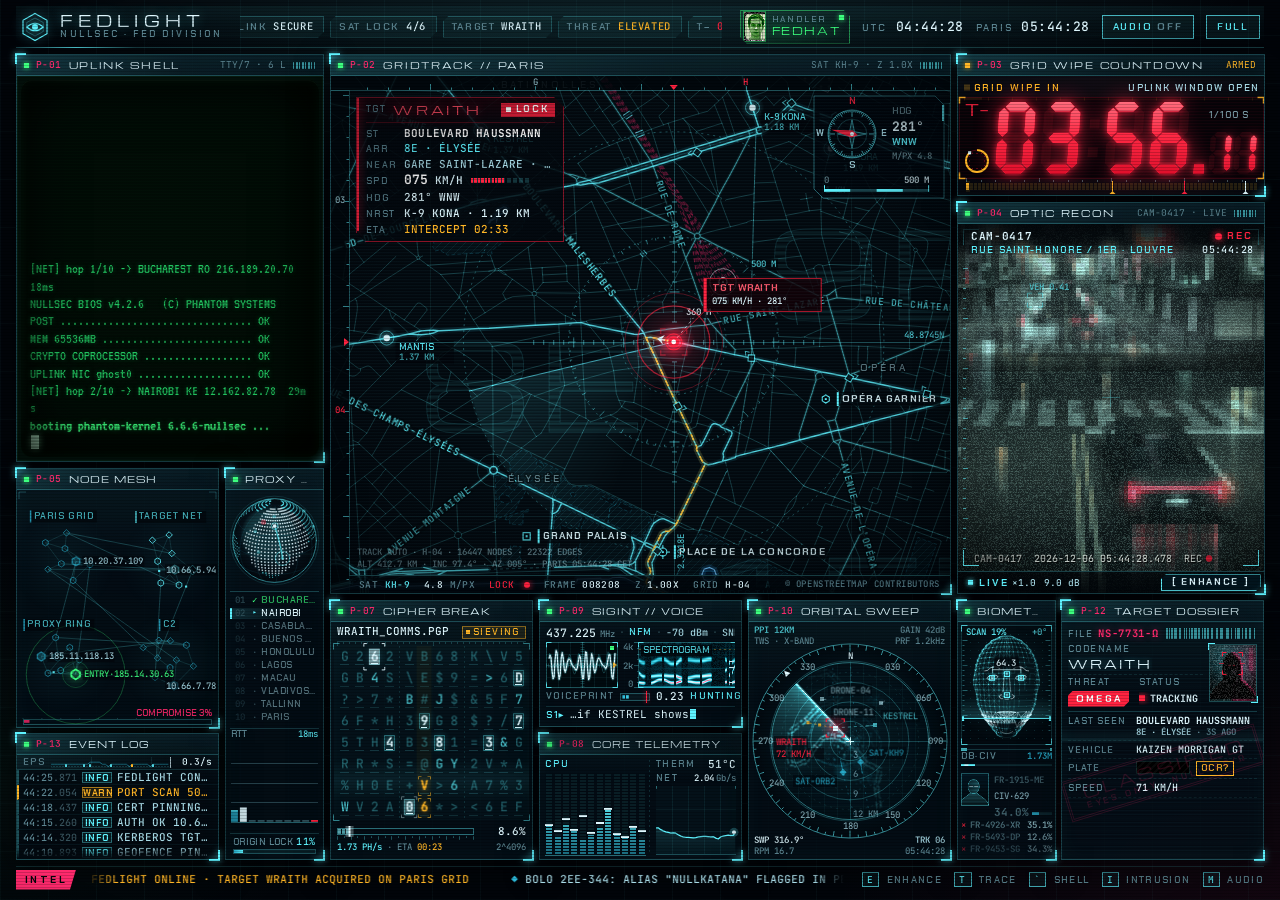
==== index.html @ 017309e7 "FEDLIGHT: movie-style hacker dashboard over real Paris Thirteen live panels telling one story: NULLS" ====
<!doctype html>
<html lang="en">
<head>
<meta charset="utf-8">
<meta name="viewport" content="width=device-width, initial-scale=1, viewport-fit=cover">
<title>Fedlight Command Grid</title>
<meta name="description" content="Operation Fedlight — a live interdiction console tracking target WRAITH across Paris.">
<link rel="preconnect" href="https://fonts.googleapis.com">
<link rel="preconnect" href="https://fonts.gstatic.com" crossorigin>
<link rel="stylesheet" href="https://fonts.googleapis.com/css2?family=Chakra+Petch:wght@400;500;600;700&family=JetBrains+Mono:wght@400;500;700&family=Michroma&family=VT323&display=swap">
<style>
/* ==== src/css/base.css ==== */
/* FEDLIGHT · base — tokens, shell layout, panel frame, global effects.
   Single committed look: a dark holographic console. Every color is painted explicitly. */

:root {
  color-scheme: dark;

  /* grounds */
  --bg: #02050a;
  --bg-2: #061019;
  --panel-fill: rgba(4, 15, 23, 0.84);
  --panel-fill-hi: rgba(10, 34, 48, 0.6);

  /* holo chrome (Minority Report glass) */
  --holo: #5ff3ff;
  --holo-2: #2bb6d6;
  --ice: #dff8ff;
  --edge: rgba(95, 243, 255, 0.22);
  --edge-hi: rgba(95, 243, 255, 0.7);
  --holo-faint: rgba(95, 243, 255, 0.08);

  /* text */
  --text: #a9dce8;
  --text-dim: #5d8793;
  --text-faint: #2d4d57;

  /* signal colors */
  --neon: #ff2a6d;     /* cyberpunk accent */
  --amber: #ffb627;    /* warning */
  --threat: #ff2340;   /* target / critical */
  --phosphor: #3dff7f; /* CRT green */
  --phosphor-dim: #1a7a3c;

  /* type */
  --f-display: "Michroma", "Eurostile", "Microgramma", "Arial Black", sans-serif;
  --f-ui: "Chakra Petch", "Rajdhani", "Segoe UI", system-ui, sans-serif;
  --f-mono: "JetBrains Mono", "Cascadia Mono", Consolas, "Courier New", monospace;
  --f-crt: "VT323", "Lucida Console", "Courier New", monospace;

  /* metrics */
  --gap: 6px;
  --gutter: 16px;
  --bar-h: 42px;
  --ticker-h: 26px;
  --hd-h: 21px;
}

*, *::before, *::after { box-sizing: border-box; }
[hidden] { display: none !important; }

html, body { height: 100%; }
body {
  margin: 0;
  background: var(--bg);
  color: var(--text);
  font: 13px/1.35 var(--f-ui);
  overflow: hidden;
  -webkit-font-smoothing: antialiased;
  font-variant-numeric: tabular-nums;
}
button { font: inherit; color: inherit; }
:focus-visible { outline: 1px solid var(--holo); outline-offset: 2px; }
::selection { background: rgba(95, 243, 255, 0.35); color: var(--ice); }

/* ---------------------------------------------------------------- shell */

.hd {
  position: relative;
  height: 100%;
  display: grid;
  grid-template-rows: var(--bar-h) minmax(0, 1fr) var(--ticker-h);
  grid-template-columns: minmax(0, 1fr);
  gap: var(--gap);
  padding-inline: var(--gutter);
  padding-block: 6px 8px;
  isolation: isolate;
}
/* holographic room: faint floor grid + ambient glow behind the glass */
.hd::before {
  content: "";
  position: fixed;
  inset: 0;
  z-index: -1;
  pointer-events: none;
  background:
    radial-gradient(ellipse 70% 45% at 50% -8%, rgba(95, 243, 255, 0.13), transparent 70%),
    radial-gradient(ellipse 50% 40% at 100% 100%, rgba(255, 42, 109, 0.07), transparent 70%),
    radial-gradient(ellipse 40% 35% at 0% 85%, rgba(61, 255, 127, 0.04), transparent 70%),
    repeating-linear-gradient(90deg, rgba(95, 243, 255, 0.035) 0 1px, transparent 1px 48px),
    repeating-linear-gradient(0deg, rgba(95, 243, 255, 0.035) 0 1px, transparent 1px 48px),
    var(--bg);
}

/* ---------------------------------------------------------------- top bar */

.topbar {
  display: flex;
  align-items: center;
  gap: 18px;
  min-width: 0;
  padding: 0 4px;
  border-bottom: 1px solid var(--edge);
  background: linear-gradient(180deg, rgba(95, 243, 255, 0.06), transparent);
  position: relative;
}
.topbar::after { /* animated scan tick along the bar */
  content: "";
  position: absolute;
  left: 0;
  bottom: -1px;
  width: 120px;
  height: 1px;
  background: linear-gradient(90deg, transparent, var(--holo), transparent);
  animation: bar-scan 6s linear infinite;
}
@keyframes bar-scan { from { transform: translateX(-120px); } to { transform: translateX(100vw); } }

.brand { display: flex; align-items: center; gap: 10px; flex: 0 0 auto; color: var(--holo); }
.brand-mark { width: 30px; height: 30px; filter: drop-shadow(0 0 6px rgba(95, 243, 255, 0.6)); }
.brand-text { display: flex; flex-direction: column; line-height: 1.1; }
.brand-text b {
  font: 400 15px/1 var(--f-display);
  letter-spacing: 0.34em;
  color: var(--ice);
  text-shadow: 0 0 12px rgba(95, 243, 255, 0.55);
}
.brand-text small {
  font: 600 9px/1.4 var(--f-ui);
  letter-spacing: 0.28em;
  color: var(--text-dim);
}

.chips { display: flex; align-items: center; gap: 6px; flex: 1 1 auto; min-width: 0; overflow: hidden; justify-content: center; }
.chip {
  flex: 0 0 auto;
  display: inline-flex;
  align-items: center;
  gap: 6px;
  height: 22px;
  padding: 0 10px 0 8px;
  font: 600 10px/1 var(--f-ui);
  letter-spacing: 0.16em;
  color: var(--text-dim);
  border: 1px solid var(--edge);
  background: rgba(95, 243, 255, 0.04);
  clip-path: polygon(6px 0, 100% 0, 100% calc(100% - 6px), calc(100% - 6px) 100%, 0 100%, 0 6px);
  white-space: nowrap;
}
.chip b { font: 500 10.5px/1 var(--f-mono); letter-spacing: 0.06em; color: var(--ice); }
.chip-dot { width: 6px; height: 6px; background: var(--phosphor); box-shadow: 0 0 6px var(--phosphor); animation: blink 1.6s steps(2) infinite; }
.chip.is-bad .chip-dot { background: var(--threat); box-shadow: 0 0 6px var(--threat); }
.chip.is-bad b { color: var(--threat); }
.chip-threat b { color: var(--amber); }
.chip-cd b { color: var(--threat); }
html[data-phase="severe"] .chip-threat { border-color: rgba(255, 182, 39, 0.6); }
html[data-phase="critical"] .chip-threat,
html[data-phase="final"] .chip-threat,
html[data-phase="zero"] .chip-threat {
  border-color: var(--threat);
  background: rgba(255, 35, 64, 0.16);
  animation: blink 0.9s steps(2) infinite;
}
html[data-phase="critical"] .chip-threat b,
html[data-phase="final"] .chip-threat b,
html[data-phase="zero"] .chip-threat b { color: #fff; }

.clocks { display: flex; align-items: center; gap: 12px; flex: 0 0 auto; }
.clock { font: 600 9.5px/1 var(--f-ui); letter-spacing: 0.2em; color: var(--text-dim); white-space: nowrap; }
.clock b { font: 500 13px/1 var(--f-mono); letter-spacing: 0.04em; color: var(--ice); margin-left: 4px; }
.tb-btn {
  height: 24px;
  padding: 0 10px;
  font: 600 10px/1 var(--f-ui);
  letter-spacing: 0.18em;
  color: var(--holo);
  background: rgba(95, 243, 255, 0.05);
  border: 1px solid var(--edge-hi);
  cursor: pointer;
  white-space: nowrap;
}
.tb-btn b { font-weight: 700; color: var(--text-dim); }
.tb-btn[aria-pressed="true"] { background: rgba(95, 243, 255, 0.18); }
.tb-btn[aria-pressed="true"] b { color: var(--phosphor); }
.tb-btn:hover { background: rgba(95, 243, 255, 0.16); color: var(--ice); }

/* ------------------------------------------------------------------ grid */

.grid {
  min-height: 0;
  display: grid;
  gap: var(--gap);
  grid-template-columns: repeat(12, minmax(0, 1fr));
  grid-template-rows: 1.12fr repeat(5, minmax(0, 1fr));
  grid-template-areas:
    "term term term  map map map map map map  cd   cd   cd"
    "term term term  map map map map map map  enh  enh  enh"
    "term term term  map map map map map map  enh  enh  enh"
    "net  net  trace map map map map map map  enh  enh  enh"
    "net  net  trace dec dec spec spec rad rad face dos  dos"
    "alrt alrt trace dec dec sys  sys  rad rad face dos  dos";
  perspective: 1400px;
}
[data-panel="terminal"]  { grid-area: term; }
[data-panel="map"]       { grid-area: map; }
[data-panel="countdown"] { grid-area: cd; }
[data-panel="enhance"]   { grid-area: enh; }
[data-panel="netgraph"]  { grid-area: net; }
[data-panel="trace"]     { grid-area: trace; }
[data-panel="decrypt"]   { grid-area: dec; }
[data-panel="sysmon"]    { grid-area: sys; }
[data-panel="spectrum"]  { grid-area: spec; }
[data-panel="radar"]     { grid-area: rad; }
[data-panel="face"]      { grid-area: face; }
[data-panel="dossier"]   { grid-area: dos; }
[data-panel="alerts"]    { grid-area: alrt; }

/* ----------------------------------------------------------------- panel */

.panel {
  --edge-c: var(--edge);
  position: relative;
  display: flex;
  flex-direction: column;
  min-width: 0;
  min-height: 0;
  background:
    linear-gradient(180deg, rgba(95, 243, 255, 0.055), rgba(95, 243, 255, 0) 38%),
    var(--panel-fill);
  border: 1px solid var(--edge-c);
  box-shadow:
    0 10px 30px rgba(0, 0, 0, 0.5),
    inset 0 0 22px rgba(95, 243, 255, 0.035);
  transform: rotateX(var(--rx, 0deg)) rotateY(var(--ry, 0deg)) translateZ(var(--tz, 0px));
  transition: transform 0.35s cubic-bezier(0.2, 0.7, 0.2, 1), border-color 0.25s, box-shadow 0.25s;
}
/* holo corner brackets */
.panel::before,
.panel::after {
  content: "";
  position: absolute;
  width: 11px;
  height: 11px;
  border: 0 solid var(--holo);
  pointer-events: none;
  z-index: 4;
  filter: drop-shadow(0 0 3px rgba(95, 243, 255, 0.8));
}
.panel::before { top: -2px; left: -2px; border-top-width: 2px; border-left-width: 2px; }
.panel::after { bottom: -2px; right: -2px; border-bottom-width: 2px; border-right-width: 2px; }
.panel.is-hover {
  --edge-c: rgba(95, 243, 255, 0.5);
  box-shadow:
    0 18px 40px rgba(0, 0, 0, 0.6),
    0 0 24px rgba(95, 243, 255, 0.14),
    inset 0 0 26px rgba(95, 243, 255, 0.06);
  z-index: 2;
}

.panel-hd {
  flex: 0 0 var(--hd-h);
  height: var(--hd-h);
  display: flex;
  align-items: center;
  gap: 7px;
  padding: 0 8px 0 7px;
  border-bottom: 1px solid var(--edge-c);
  background: linear-gradient(90deg, rgba(95, 243, 255, 0.13), rgba(95, 243, 255, 0.02) 55%, transparent);
  min-width: 0;
  position: relative;
  overflow: hidden;
}
.panel-hd::after { /* barcode tick marks — cyberpunk hardware label */
  content: "";
  flex: 0 0 22px;
  height: 7px;
  order: 9;
  opacity: 0.55;
  background: repeating-linear-gradient(90deg, var(--holo) 0 1px, transparent 1px 3px, var(--holo) 3px 5px, transparent 5px 6px);
}
.panel-led {
  flex: 0 0 5px;
  width: 5px;
  height: 5px;
  background: var(--phosphor);
  box-shadow: 0 0 5px var(--phosphor);
  animation: blink 2.2s steps(2) infinite;
}
.panel-code {
  flex: 0 0 auto;
  font: 500 9.5px/1 var(--f-mono);
  color: var(--neon);
  letter-spacing: 0.04em;
}
.panel-title {
  flex: 0 1 auto;
  min-width: 0;
  margin: 0;
  font: 400 8.5px/1 var(--f-display);
  letter-spacing: 0.2em;
  text-transform: uppercase;
  color: var(--ice);
  white-space: nowrap;
  overflow: hidden;
  text-overflow: ellipsis;
}
.panel-meta {
  flex: 0 1 auto;
  min-width: 0;
  margin-left: auto;
  font: 400 9.5px/1 var(--f-mono);
  color: var(--text-dim);
  white-space: nowrap;
  overflow: hidden;
  text-overflow: ellipsis;
  text-transform: uppercase;
}
/* narrow panels (trace, face): keep the title, drop the secondary header chrome */
.panel { container: panel / inline-size; }
@container panel (max-width: 240px) {
  .panel-meta, .panel-hd::after { display: none; }
  .panel-title { letter-spacing: 0.12em; }
}
@container panel (max-width: 120px) {
  .panel-code { display: none; }
}

.panel-bd {
  position: relative;
  flex: 1 1 auto;
  min-height: 0;
  min-width: 0;
  overflow: hidden;
}
.hd-canvas { position: absolute; inset: 0; width: 100%; height: 100%; display: block; }

/* flash states set by ctx.flash(level) */
.panel[data-flash="alert"] { --edge-c: var(--threat); animation: flash-edge 0.3s steps(2) 5; }
.panel[data-flash="alert"] .panel-led { background: var(--threat); box-shadow: 0 0 6px var(--threat); }
.panel[data-flash="warn"] { --edge-c: var(--amber); }
.panel[data-flash="ok"] { --edge-c: var(--phosphor); }
.panel[data-flash="ok"] .panel-hd { background: linear-gradient(90deg, rgba(61, 255, 127, 0.2), transparent 60%); }
@keyframes flash-edge {
  0% { box-shadow: 0 0 0 1px var(--threat), 0 0 26px rgba(255, 35, 64, 0.55), inset 0 0 30px rgba(255, 35, 64, 0.18); }
  100% { box-shadow: 0 10px 30px rgba(0, 0, 0, 0.5); }
}

.panel.is-empty .panel-bd::after {
  content: "NO CARRIER";
  position: absolute;
  inset: 0;
  display: grid;
  place-items: center;
  font: 400 10px/1 var(--f-display);
  letter-spacing: 0.3em;
  color: var(--text-faint);
  background: repeating-linear-gradient(-45deg, rgba(95, 243, 255, 0.03) 0 6px, transparent 6px 12px);
}
.panel-dead {
  position: absolute;
  inset: 0;
  z-index: 20;
  display: grid;
  place-items: center;
  font: 400 11px/1 var(--f-display);
  letter-spacing: 0.3em;
  color: var(--threat);
  background: rgba(2, 5, 10, 0.86);
}

/* boot flicker — starts visible, never parked at zero opacity */
.panel.is-booting { animation: boot 0.7s steps(1) both; animation-delay: var(--boot-delay, 0ms); }
@keyframes boot {
  0% { opacity: 0.35; filter: brightness(2.2) saturate(0.4); }
  15% { opacity: 0.9; filter: none; }
  25% { opacity: 0.45; }
  40% { opacity: 1; filter: brightness(1.5); }
  55%, 100% { opacity: 1; filter: none; }
}

@keyframes blink { 50% { opacity: 0.25; } }

/* ---------------------------------------------------------------- ticker */

.ticker {
  display: flex;
  align-items: center;
  gap: 10px;
  min-width: 0;
  border-top: 1px solid var(--edge);
  font: 500 11px/1 var(--f-mono);
}
.ticker-label {
  flex: 0 0 auto;
  padding: 5px 9px;
  font: 700 10px/1 var(--f-ui);
  letter-spacing: 0.24em;
  color: var(--bg);
  background: var(--neon);
  clip-path: polygon(0 0, 100% 0, calc(100% - 6px) 100%, 0 100%);
}
.ticker-track {
  position: relative;
  flex: 1 1 auto;
  min-width: 0;
  height: 100%;
  overflow: hidden;
  -webkit-mask-image: linear-gradient(90deg, transparent, #000 4%, #000 96%, transparent);
  mask-image: linear-gradient(90deg, transparent, #000 4%, #000 96%, transparent);
}
.ticker-run {
  position: absolute;
  top: 0;
  left: 0;
  height: 100%;
  display: flex;
  align-items: center;
  white-space: nowrap;
  will-change: transform;
}
.ticker-item { padding-right: 42px; color: var(--text); }
.ticker-item::before { content: "◆ "; color: var(--holo-2); }
.ticker-item.is-warn { color: var(--amber); }
.ticker-item.is-crit { color: var(--threat); }
.ticker-item.is-crit::before, .ticker-item.is-warn::before { color: currentColor; }
.ticker-keys {
  flex: 0 0 auto;
  font: 600 9.5px/1 var(--f-ui);
  letter-spacing: 0.14em;
  color: var(--text-dim);
  white-space: nowrap;
}
kbd {
  display: inline-block;
  min-width: 16px;
  padding: 2px 4px;
  margin: 0 3px 0 8px;
  font: 500 9.5px/1 var(--f-mono);
  text-align: center;
  color: var(--holo);
  border: 1px solid var(--edge-hi);
  background: rgba(95, 243, 255, 0.06);
}

/* ------------------------------------------------------------ global fx */

.fx-grain { /* CRT scanlines + lens vignette over the whole console */
  position: fixed;
  inset: 0;
  z-index: 50;
  pointer-events: none;
  background:
    radial-gradient(ellipse 120% 100% at 50% 50%, transparent 60%, rgba(0, 0, 0, 0.55) 100%),
    repeating-linear-gradient(0deg, rgba(0, 0, 0, 0.18) 0 1px, transparent 1px 3px);
}
.fx-alarm {
  position: fixed;
  inset: 0;
  z-index: 51;
  pointer-events: none;
  opacity: 0;
  box-shadow: inset 0 0 140px 20px rgba(255, 35, 64, 0.55);
}
html[data-phase="critical"] .fx-alarm { animation: alarm 1.6s ease-in-out infinite; }
html[data-phase="final"] .fx-alarm { animation: alarm 0.5s ease-in-out infinite; }
html[data-phase="zero"] .fx-alarm { opacity: 0.9; }
@keyframes alarm { 0%, 100% { opacity: 0.08; } 50% { opacity: 0.75; } }
html[data-phase="final"] .grid { animation: jolt 0.5s steps(2) infinite; }
@keyframes jolt { 0%, 100% { transform: none; } 50% { transform: translate(0.5px, -0.5px); } }

.fx-trail { position: fixed; inset: 0; width: 100%; height: 100%; z-index: 60; pointer-events: none; }

/* gesture reticle (replaces the pointer on fine-pointer devices) */
.reticle {
  position: fixed;
  left: 0;
  top: 0;
  z-index: 70;
  width: 0;
  height: 0;
  pointer-events: none;
  opacity: 0;
  transition: opacity 0.2s;
}
html.has-reticle .reticle { opacity: 1; }
html.has-reticle, html.has-reticle * { cursor: none !important; }
.reticle-ring {
  position: absolute;
  left: -15px;
  top: -15px;
  width: 30px;
  height: 30px;
  border: 1px solid var(--holo);
  border-radius: 50%;
  box-shadow: 0 0 8px rgba(95, 243, 255, 0.6), inset 0 0 6px rgba(95, 243, 255, 0.4);
  transition: transform 0.18s, border-color 0.18s;
}
.reticle-ring::before, .reticle-ring::after { /* tick marks */
  content: "";
  position: absolute;
  background: var(--holo);
}
.reticle-ring::before { left: 50%; top: -5px; width: 1px; height: 38px; margin-left: -0.5px; transform: scaleY(1); opacity: 0.8; -webkit-mask: linear-gradient(#000 0 8px, transparent 8px 30px, #000 30px); mask: linear-gradient(#000 0 8px, transparent 8px 30px, #000 30px); }
.reticle-ring::after { top: 50%; left: -5px; height: 1px; width: 38px; margin-top: -0.5px; opacity: 0.8; -webkit-mask: linear-gradient(90deg, #000 0 8px, transparent 8px 30px, #000 30px); mask: linear-gradient(90deg, #000 0 8px, transparent 8px 30px, #000 30px); }
.reticle-x { position: absolute; left: -2px; top: -2px; width: 4px; height: 4px; background: var(--ice); box-shadow: 0 0 6px var(--holo); }
.reticle-label {
  position: absolute;
  left: 20px;
  top: 12px;
  font: 500 9px/1.3 var(--f-mono);
  color: var(--holo);
  white-space: pre;
  text-shadow: 0 0 4px rgba(0, 0, 0, 0.9);
}
.reticle.is-hot .reticle-ring { transform: scale(0.6) rotate(45deg); border-color: var(--neon); border-radius: 2px; }
.reticle.is-down .reticle-ring { transform: scale(1.4); }

.ripple {
  position: fixed;
  z-index: 69;
  width: 16px;
  height: 16px;
  margin: -8px 0 0 -8px;
  border: 1px solid var(--holo);
  border-radius: 50%;
  pointer-events: none;
  animation: ripple 0.7s cubic-bezier(0.1, 0.6, 0.3, 1) forwards;
}
.ripple.r2 { animation-delay: 0.08s; border-color: rgba(95, 243, 255, 0.5); }
@keyframes ripple { from { transform: scale(0.3); opacity: 1; } to { transform: scale(6); opacity: 0; } }

/* ------------------------------------------------------- intrusion banner */

.banner {
  position: fixed;
  left: 0;
  right: 0;
  top: 50%;
  z-index: 80;
  transform: translateY(-50%);
  display: grid;
  grid-template-rows: 10px auto 10px;
  pointer-events: none;
  background: rgba(20, 0, 6, 0.9);
  animation: banner-in 0.25s steps(3) both;
}
.banner-stripe { background: repeating-linear-gradient(-45deg, var(--amber) 0 12px, #000 12px 24px); animation: stripe-run 0.6s linear infinite; }
@keyframes stripe-run { to { background-position: 34px 0; } }
.banner-body { display: flex; flex-direction: column; align-items: center; gap: 6px; padding: 14px var(--gutter); text-align: center; }
.banner-title {
  position: relative;
  font: 400 clamp(20px, 4vw, 46px)/1 var(--f-display);
  letter-spacing: 0.18em;
  color: var(--threat);
  text-shadow: 0 0 18px rgba(255, 35, 64, 0.8);
}
.banner-sub { font: 600 clamp(10px, 1.2vw, 13px)/1.2 var(--f-ui); letter-spacing: 0.3em; color: var(--amber); }
@keyframes banner-in { from { transform: translateY(-50%) scaleY(0.05); } to { transform: translateY(-50%) scaleY(1); } }

/* glitch split for banner + takeover titles */
.banner-title::before, .banner-title::after,
.takeover-title::before, .takeover-title::after {
  content: attr(data-text);
  position: absolute;
  inset: 0;
  pointer-events: none;
}
.banner-title::before, .takeover-title::before { color: var(--holo); transform: translate(-3px, 0); clip-path: inset(0 0 55% 0); animation: glitch-a 0.9s steps(2) infinite; mix-blend-mode: screen; opacity: 0.8; }
.banner-title::after, .takeover-title::after { color: var(--neon); transform: translate(3px, 0); clip-path: inset(55% 0 0 0); animation: glitch-b 0.7s steps(2) infinite; mix-blend-mode: screen; opacity: 0.8; }
@keyframes glitch-a { 0% { transform: translate(-3px, 0); } 50% { transform: translate(4px, -1px); clip-path: inset(10% 0 70% 0); } 100% { transform: translate(-2px, 1px); } }
@keyframes glitch-b { 0% { transform: translate(3px, 0); } 50% { transform: translate(-4px, 1px); clip-path: inset(70% 0 5% 0); } 100% { transform: translate(2px, 0); } }

/* ---------------------------------------------------- zero-hour takeover */

.takeover {
  position: fixed;
  inset: 0;
  z-index: 90;
  display: grid;
  place-items: center;
  padding-inline: var(--gutter);
  background:
    radial-gradient(ellipse at center, rgba(255, 35, 64, 0.18), rgba(2, 5, 10, 0.94) 70%),
    repeating-linear-gradient(0deg, rgba(255, 255, 255, 0.03) 0 1px, transparent 1px 3px);
  animation: takeover-in 0.5s steps(4) both;
}
.takeover.is-win { background: radial-gradient(ellipse at center, rgba(95, 243, 255, 0.2), rgba(2, 5, 10, 0.94) 70%); }
@keyframes takeover-in { 0% { opacity: 0; filter: brightness(4); } 50% { opacity: 1; filter: brightness(2); } 100% { opacity: 1; filter: none; } }
.takeover-inner { display: flex; flex-direction: column; align-items: center; gap: 14px; text-align: center; }
.takeover-eyebrow { font: 500 clamp(14px, 2vw, 22px)/1 var(--f-mono); color: var(--threat); letter-spacing: 0.1em; }
.takeover-title {
  position: relative;
  font: 400 clamp(26px, 6.5vw, 104px)/1 var(--f-display);
  letter-spacing: 0.08em;
  color: var(--ice);
  text-shadow: 0 0 30px rgba(255, 35, 64, 0.9);
  text-wrap: balance;
}
.takeover.is-win .takeover-title { text-shadow: 0 0 30px rgba(95, 243, 255, 0.9); }
.takeover.is-win .takeover-eyebrow { color: var(--holo); }
.takeover-sub { font: 600 clamp(11px, 1.4vw, 16px)/1.3 var(--f-ui); letter-spacing: 0.34em; color: var(--amber); }
.takeover-foot { font: 400 clamp(10px, 1.1vw, 12px)/1.4 var(--f-mono); color: var(--text-dim); letter-spacing: 0.08em; }

/* ------------------------------------------------------------ solo (dev) */

html.is-solo .topbar, html.is-solo .ticker { display: none; }
html.is-solo .hd { grid-template-rows: minmax(0, 1fr); padding: 12px var(--gutter); }
html.is-solo .grid { display: flex; align-items: center; justify-content: center; perspective: none; }
html.is-solo .panel { width: 100%; height: 100%; grid-area: auto; }
html.is-solo .panel.is-sized { flex: 0 0 auto; }

/* ------------------------------------------------------------ responsive */

/* medium screens: six columns, page scrolls */
@media (max-width: 1279px), (max-height: 699px) {
  body { overflow-y: auto; overflow-x: hidden; }
  html, body { height: auto; min-height: 100%; }
  .hd { height: auto; min-height: 100%; grid-template-rows: auto auto var(--ticker-h); }
  .topbar { flex-wrap: wrap; padding-block: 6px; row-gap: 6px; }
  .chips { order: 3; flex-basis: 100%; justify-content: flex-start; }
  .grid {
    grid-template-columns: repeat(6, minmax(0, 1fr));
    grid-template-rows: none;
    grid-auto-rows: 176px;
    grid-template-areas:
      "map  map  map  map  map  map"
      "map  map  map  map  map  map"
      "map  map  map  map  map  map"
      "cd   cd   cd   enh  enh  enh"
      "term term term enh  enh  enh"
      "term term term enh  enh  enh"
      "term term term face dos  dos"
      "net  net  trace face dos dos"
      "net  net  trace dec  dec  rad"
      "alrt alrt trace dec  dec  rad"
      "spec spec spec sys  sys  rad";
  }
  .ticker { position: sticky; bottom: 0; background: var(--bg); z-index: 5; }
  .ticker-keys { display: none; }
}

/* phones: one column */
@media (max-width: 759px) {
  :root { --gap: 10px; }
  .brand-text small { display: none; }
  .clocks .clock:nth-child(2), #btn-full { display: none; }
  .grid { display: flex; flex-direction: column; }
  .panel { flex: 0 0 auto; height: var(--ph, 260px); }
  [data-panel="map"]       { --ph: 420px; order: 1; }
  [data-panel="countdown"] { --ph: 170px; order: 0; }
  [data-panel="enhance"]   { --ph: 360px; order: 2; }
  [data-panel="terminal"]  { --ph: 380px; order: 3; }
  [data-panel="face"]      { --ph: 300px; order: 4; }
  [data-panel="dossier"]   { --ph: 300px; order: 5; }
  [data-panel="trace"]     { --ph: 340px; order: 6; }
  [data-panel="netgraph"]  { --ph: 280px; order: 7; }
  [data-panel="decrypt"]   { --ph: 260px; order: 8; }
  [data-panel="radar"]     { --ph: 300px; order: 9; }
  [data-panel="spectrum"]  { --ph: 220px; order: 10; }
  [data-panel="sysmon"]    { --ph: 220px; order: 11; }
  [data-panel="alerts"]    { --ph: 260px; order: 12; }
  .banner-sub { letter-spacing: 0.16em; }
}

/* reduced motion: keep the story, drop the shake */
@media (prefers-reduced-motion: reduce) {
  .panel { transition: none; }
  html[data-phase] .grid { animation: none; }
  .topbar::after, .banner-stripe { animation: none; }
  .fx-alarm { animation-duration: 4s !important; }
}
html.is-still .grid { animation: none !important; }

/* ============================================================ fedhead
   The handler's 1997 head-scan GIF (80x102, 8 frames). .fh-face crops the animation to its green
   screen (x 13-67, y 12-89 of the source) at any width via --fw; pixels stay crisp. */

.fh-face {
  --fw: 54px;
  --k: calc(var(--fw) / 54);
  position: relative;
  display: block;
  flex: 0 0 auto;
  width: var(--fw);
  height: calc(var(--k) * 77);
  overflow: hidden;
  background: #0b2a12;
}
.fh-face img {
  position: absolute;
  left: calc(var(--k) * -13);
  top: calc(var(--k) * -12);
  width: calc(var(--k) * 80);
  height: calc(var(--k) * 102);
  max-width: none;
  image-rendering: pixelated;
}
.fh-face img.fh-ghost-r,
.fh-face img.fh-ghost-b { opacity: 0; mix-blend-mode: screen; pointer-events: none; }
.fh-face img.fh-ghost-r { filter: hue-rotate(-120deg) saturate(3); animation: fh-ghost-r 3.7s steps(1) infinite; }
.fh-face img.fh-ghost-b { filter: hue-rotate(80deg) saturate(2.5); animation: fh-ghost-b 3.7s steps(1) infinite; }
@keyframes fh-ghost-r { 0%, 91%, 100% { opacity: 0; transform: none; } 92% { opacity: 0.55; transform: translate(-3px, 0); } 95% { opacity: 0.35; transform: translate(2px, 1px); } }
@keyframes fh-ghost-b { 0%, 91%, 100% { opacity: 0; transform: none; } 92% { opacity: 0.5; transform: translate(3px, 0); } 95% { opacity: 0.3; transform: translate(-2px, -1px); } }

/* top-bar handler badge */
.op-badge {
  display: inline-flex;
  align-items: center;
  gap: 7px;
  height: 34px;
  padding: 0 9px 0 3px;
  border: 1px solid rgba(61, 255, 127, 0.45);
  background: linear-gradient(90deg, rgba(61, 255, 127, 0.12), rgba(61, 255, 127, 0.02));
  cursor: pointer;
  position: relative;
  clip-path: polygon(0 0, calc(100% - 7px) 0, 100% 7px, 100% 100%, 7px 100%, 0 calc(100% - 7px));
}
.op-badge:hover { background: rgba(61, 255, 127, 0.18); }
.op-face { --fw: 21px; box-shadow: 0 0 0 1px rgba(61, 255, 127, 0.5); }
.op-text { display: flex; flex-direction: column; align-items: flex-start; line-height: 1.05; }
.op-text small { font: 600 8.5px/1 var(--f-ui); letter-spacing: 0.22em; color: var(--text-dim); }
.op-text b { font: 400 10px/1.2 var(--f-display); letter-spacing: 0.16em; color: var(--phosphor); text-shadow: 0 0 8px rgba(61, 255, 127, 0.55); }
.op-dot { position: absolute; top: 4px; right: 5px; width: 5px; height: 5px; background: var(--phosphor); box-shadow: 0 0 5px var(--phosphor); animation: blink 1.1s steps(2) infinite; }
.op-badge.is-live .op-dot { background: var(--threat); box-shadow: 0 0 6px var(--threat); animation-duration: 0.4s; }

/* secure uplink video call */
.uplink {
  position: fixed;
  right: var(--gutter);
  bottom: calc(var(--ticker-h) + 18px);
  z-index: 75;
  width: min(372px, calc(100vw - 2 * var(--gutter)));
  display: flex;
  flex-direction: column;
  background:
    linear-gradient(180deg, rgba(61, 255, 127, 0.08), rgba(61, 255, 127, 0) 45%),
    rgba(2, 12, 8, 0.9);
  border: 1px solid rgba(61, 255, 127, 0.55);
  box-shadow: 0 16px 50px rgba(0, 0, 0, 0.7), 0 0 30px rgba(61, 255, 127, 0.18), inset 0 0 24px rgba(61, 255, 127, 0.06);
  transform-origin: 0% 100%;
  animation: uplink-in 0.5s cubic-bezier(0.2, 0.8, 0.2, 1) both;
}
.uplink::before, .uplink::after {
  content: "";
  position: absolute;
  width: 12px;
  height: 12px;
  border: 0 solid var(--phosphor);
  filter: drop-shadow(0 0 3px var(--phosphor));
}
.uplink::before { top: -2px; left: -2px; border-top-width: 2px; border-left-width: 2px; }
.uplink::after { bottom: -2px; right: -2px; border-bottom-width: 2px; border-right-width: 2px; }
.uplink.is-out { animation: uplink-out 0.28s steps(3) both; }
@keyframes uplink-in {
  0% { opacity: 0; transform: perspective(900px) rotateY(-38deg) scale(0.72); filter: brightness(3) saturate(0.3); }
  55% { opacity: 1; filter: brightness(1.6); }
  100% { opacity: 1; transform: none; filter: none; }
}
@keyframes uplink-out { 0% { opacity: 1; } 50% { opacity: 0.4; transform: scaleY(0.5); } 100% { opacity: 0; transform: scaleY(0.02); } }
.uplink-hd {
  display: flex;
  align-items: center;
  gap: 7px;
  height: 21px;
  padding: 0 4px 0 8px;
  border-bottom: 1px solid rgba(61, 255, 127, 0.35);
  background: linear-gradient(90deg, rgba(61, 255, 127, 0.2), transparent 70%);
  font: 600 9px/1 var(--f-ui);
  letter-spacing: 0.2em;
  color: var(--phosphor);
}
.uplink-dot { width: 6px; height: 6px; background: var(--threat); box-shadow: 0 0 6px var(--threat); animation: blink 0.8s steps(2) infinite; }
.uplink-title { flex: 1 1 auto; min-width: 0; white-space: nowrap; overflow: hidden; text-overflow: ellipsis; }
.uplink-ch { font: 500 9.5px/1 var(--f-mono); letter-spacing: 0.04em; color: var(--text-dim); }
.uplink-x {
  width: 18px;
  height: 17px;
  padding: 0;
  border: 1px solid rgba(61, 255, 127, 0.4);
  background: transparent;
  color: var(--phosphor);
  font: 700 10px/1 var(--f-mono);
  cursor: pointer;
}
.uplink-x:hover { background: rgba(61, 255, 127, 0.2); }
.uplink-bd { display: flex; gap: 11px; padding: 9px 10px 8px 9px; }
.uplink-screen { position: relative; flex: 0 0 auto; box-shadow: 0 0 0 1px rgba(61, 255, 127, 0.6), 0 0 18px rgba(61, 255, 127, 0.25); }
.up-face { --fw: 92px; }
.up-face img:first-child { filter: contrast(1.12) brightness(1.05); }
.uplink-scan {
  position: absolute;
  inset: 0;
  pointer-events: none;
  background:
    repeating-linear-gradient(0deg, rgba(0, 20, 6, 0.35) 0 1px, transparent 1px 3px),
    linear-gradient(180deg, transparent 0 40%, rgba(180, 255, 200, 0.22) 48%, transparent 56%);
  background-size: auto, 100% 260%;
  animation: uplink-roll 2.6s linear infinite;
}
@keyframes uplink-roll { from { background-position: 0 0, 0 100%; } to { background-position: 0 0, 0 0%; } }
.uplink-tag {
  position: absolute;
  left: 3px;
  bottom: 3px;
  padding: 1px 3px;
  font: 600 7.5px/1.1 var(--f-mono);
  color: #d8ffe4;
  background: rgba(2, 20, 8, 0.75);
  letter-spacing: 0.04em;
}
.uplink-info { display: flex; flex-direction: column; gap: 4px; min-width: 0; flex: 1 1 auto; }
.uplink-name { font: 400 15px/1.1 var(--f-display); letter-spacing: 0.24em; color: #d8ffe4; text-shadow: 0 0 12px rgba(61, 255, 127, 0.7); }
.uplink-role { font: 600 8.5px/1.2 var(--f-ui); letter-spacing: 0.16em; color: var(--text-dim); }
.uplink-vu { display: flex; align-items: flex-end; gap: 2px; height: 14px; }
.uplink-vu i { flex: 1 1 0; height: 100%; background: var(--phosphor); opacity: 0.85; transform-origin: 50% 100%; transform: scaleY(0.12); }
.uplink.is-talking .uplink-vu i { animation: vu 0.42s ease-in-out infinite alternate; }
@keyframes vu { from { transform: scaleY(0.15); } to { transform: scaleY(1); } }
.uplink-line {
  margin: 2px 0 0;
  min-height: 3.9em;
  font: 500 11.5px/1.3 var(--f-mono);
  color: #e6fff0;
  text-shadow: 0 0 6px rgba(61, 255, 127, 0.35);
}
.uplink-line::before { content: "\201C"; color: var(--phosphor); margin-right: 1px; }
.uplink.is-talking .uplink-line::after { content: "\2588"; color: var(--phosphor); animation: blink 0.6s steps(2) infinite; margin-left: 1px; }
/* countersign reply: the operator's half of the recognition phrase */
.uplink-reply {
  margin: 0;
  padding: 3px 6px;
  font: 500 11px/1.3 var(--f-mono);
  color: var(--amber);
  border-left: 2px solid var(--amber);
  background: rgba(255, 182, 39, 0.08);
}
.uplink-reply::before { content: "\25B8  "; white-space: pre; }
.uplink.is-verified .uplink-reply { color: var(--phosphor); border-left-color: var(--phosphor); background: rgba(61, 255, 127, 0.1); }
.uplink.is-verified .uplink-reply::after { content: "  \2713 VERIFIED"; white-space: pre; font-weight: 700; letter-spacing: 0.08em; }
.uplink.is-verified .uplink-title { color: #d8ffe4; }
.uplink.is-verified .uplink-dot { background: var(--phosphor); box-shadow: 0 0 6px var(--phosphor); }
.uplink-line:empty { min-height: 0; }
.uplink-ft {
  display: flex;
  justify-content: space-between;
  gap: 8px;
  padding: 3px 9px 4px;
  border-top: 1px solid rgba(61, 255, 127, 0.2);
  font: 500 8.5px/1.2 var(--f-mono);
  letter-spacing: 0.08em;
  color: var(--text-dim);
}

/* handler on the zero-hour takeover */
.takeover-handler { display: flex; align-items: center; gap: 12px; margin-top: 8px; padding: 8px 14px 8px 8px; border: 1px solid rgba(61, 255, 127, 0.45); background: rgba(2, 16, 8, 0.8); text-align: left; }
.tk-face { --fw: 50px; box-shadow: 0 0 0 1px rgba(61, 255, 127, 0.6), 0 0 16px rgba(61, 255, 127, 0.3); }
.takeover-quote { display: flex; flex-direction: column; gap: 4px; max-width: 46ch; }
.takeover-quote small { font: 600 9px/1 var(--f-ui); letter-spacing: 0.24em; color: var(--phosphor); }
.takeover-quote b { font: 500 clamp(12px, 1.3vw, 15px)/1.3 var(--f-mono); color: #e6fff0; }

/* per-panel hijack ghost during the FEDHEAD PROTOCOL */
.fh-hijack {
  position: absolute;
  inset: 0;
  z-index: 30;
  display: grid;
  place-items: center;
  align-content: center;
  gap: 6px;
  pointer-events: none;
  background: rgba(1, 12, 5, 0.72);
  animation: hijack 2.2s steps(1) both;
}
.fh-hijack .fh-face { box-shadow: 0 0 0 1px var(--phosphor), 0 0 22px rgba(61, 255, 127, 0.45); }
.fh-hijack b { font: 400 clamp(8px, 1vw, 11px)/1.2 var(--f-display); letter-spacing: 0.22em; color: var(--phosphor); text-shadow: 0 0 10px rgba(61, 255, 127, 0.8); text-align: center; padding-inline: 6px; }
@keyframes hijack {
  0% { opacity: 0; transform: translateX(-6px); filter: brightness(3); }
  6% { opacity: 1; transform: translateX(4px); }
  10% { transform: none; filter: none; }
  80% { opacity: 1; clip-path: inset(0 0 0 0); }
  85% { clip-path: inset(30% 0 40% 0); transform: translateX(6px); }
  90% { clip-path: inset(0 0 0 0); transform: none; opacity: 0.6; }
  100% { opacity: 0; }
}

/* the surprise */
.protocol {
  position: fixed;
  inset: 0;
  z-index: 95;
  display: grid;
  place-items: center;
  padding-inline: var(--gutter);
  cursor: pointer;
  background:
    radial-gradient(ellipse at 50% 42%, rgba(61, 255, 127, 0.22), rgba(1, 8, 4, 0.95) 62%),
    repeating-linear-gradient(0deg, rgba(61, 255, 127, 0.045) 0 1px, transparent 1px 3px);
  animation: takeover-in 0.5s steps(4) both;
}
.protocol-fx { position: absolute; inset: 0; width: 100%; height: 100%; pointer-events: none; }
.protocol-core { position: relative; display: flex; flex-direction: column; align-items: center; gap: 12px; text-align: center; }
.protocol-holo { position: relative; display: grid; place-items: center; width: 280px; height: 300px; max-width: 80vw; perspective: 700px; }
.protocol-face { --fw: 150px; z-index: 2; box-shadow: 0 0 0 1px var(--phosphor), 0 0 40px rgba(61, 255, 127, 0.6); animation: holo-flicker 3s steps(1) infinite; }
@keyframes holo-flicker { 0%, 100% { opacity: 1; } 47% { opacity: 1; } 48% { opacity: 0.55; } 49% { opacity: 1; } 83% { opacity: 0.8; } 84% { opacity: 1; } }
.protocol-holo .ring {
  position: absolute;
  left: 50%;
  top: 50%;
  border: 1px solid rgba(61, 255, 127, 0.55);
  border-radius: 50%;
  transform: translate(-50%, -50%) rotateX(72deg);
  box-shadow: 0 0 14px rgba(61, 255, 127, 0.35);
}
.protocol-holo .r1 { width: 250px; height: 250px; top: 86%; border-style: dashed; animation: ring-spin 9s linear infinite; }
.protocol-holo .r2 { width: 200px; height: 200px; top: 90%; border-color: rgba(95, 243, 255, 0.6); animation: ring-spin 6s linear infinite reverse; }
.protocol-holo .r3 { width: 290px; height: 290px; top: 12%; opacity: 0.5; animation: ring-spin 14s linear infinite; }
@keyframes ring-spin { from { transform: translate(-50%, -50%) rotateX(72deg) rotateZ(0deg); } to { transform: translate(-50%, -50%) rotateX(72deg) rotateZ(360deg); } }
.protocol-cone {
  position: absolute;
  left: 50%;
  bottom: -6px;
  width: 260px;
  height: 90%;
  transform: translateX(-50%);
  background: linear-gradient(0deg, rgba(61, 255, 127, 0.28), rgba(61, 255, 127, 0));
  clip-path: polygon(44% 100%, 56% 100%, 100% 0, 0 0);
  z-index: 1;
  pointer-events: none;
}
.protocol-eyebrow { font: 500 clamp(10px, 1.1vw, 13px)/1.2 var(--f-mono); letter-spacing: 0.12em; color: var(--phosphor); }
.protocol-title {
  position: relative;
  font: 400 clamp(26px, 5.4vw, 84px)/1 var(--f-display);
  letter-spacing: 0.1em;
  color: #e6fff0;
  text-shadow: 0 0 30px rgba(61, 255, 127, 0.95);
  text-wrap: balance;
}
.protocol-title::before, .protocol-title::after { content: attr(data-text); position: absolute; inset: 0; pointer-events: none; mix-blend-mode: screen; opacity: 0.8; }
.protocol-title::before { color: var(--holo); clip-path: inset(0 0 55% 0); animation: glitch-a 0.9s steps(2) infinite; }
.protocol-title::after { color: var(--neon); clip-path: inset(55% 0 0 0); animation: glitch-b 0.7s steps(2) infinite; }
.protocol-sub { font: 600 clamp(11px, 1.4vw, 17px)/1.3 var(--f-ui); letter-spacing: 0.32em; color: var(--amber); }
.protocol-cover {
  padding: 4px 12px;
  font: 500 clamp(10px, 1.2vw, 14px)/1.3 var(--f-mono);
  letter-spacing: 0.06em;
  color: #e6fff0;
  border: 1px solid rgba(61, 255, 127, 0.45);
  background: rgba(2, 16, 8, 0.75);
}
.protocol-foot { font: 400 clamp(10px, 1.1vw, 12px)/1.4 var(--f-mono); color: var(--text-dim); letter-spacing: 0.08em; }

/* idle screensaver: the head bounces like a 1997 DVD logo; hit a corner and see what happens */
.bouncer {
  position: fixed;
  left: 0;
  top: 0;
  z-index: 85;
  display: flex;
  flex-direction: column;
  align-items: center;
  gap: 5px;
  pointer-events: none;
  filter: hue-rotate(var(--hue, 0deg)) drop-shadow(0 0 14px rgba(61, 255, 127, 0.6));
  will-change: transform;
}
.bouncer-face { --fw: 74px; box-shadow: 0 0 0 1px var(--phosphor); }
.bouncer b { font: 400 13px/1 var(--f-display); letter-spacing: 0.3em; color: var(--phosphor); }

@media (max-width: 759px) {
  .op-text { display: none; }
  .op-badge { padding-right: 3px; }
  .up-face { --fw: 74px; }
  .uplink-line { font-size: 11px; }
  .protocol-face { --fw: 110px; }
  .protocol-holo { height: 230px; }
}
@media (prefers-reduced-motion: reduce) {
  .fh-face img.fh-ghost-r, .fh-face img.fh-ghost-b, .uplink-scan, .protocol-holo .ring, .protocol-face { animation: none !important; }
}
html.is-still .fh-face img.fh-ghost-r,
html.is-still .fh-face img.fh-ghost-b,
html.is-still .uplink-scan,
html.is-still .protocol-holo .ring { animation: none !important; }

/* ==== src/css/panels/terminal.css ==== */
/* P-01 UPLINK SHELL — green phosphor CRT terminal.
   Strictly monochrome green inside the glass; effects are CSS, text is DOM. */

[data-panel="terminal"] {
  --pg: #3dff7f;        /* normal phosphor */
  --pg-br: #c6ffdb;     /* bright / locks / matches */
  --pg-dim: #22c460;    /* dim */
  --pg-fnt: #137a3c;    /* faint */
  --scr-0: #020f07;     /* screen center */
  --scr-1: #010b05;     /* screen edge */
}

/* the panel body is the CRT bezel; the screen sits inset with a curved glass */
[data-panel="terminal"] .panel-bd {
  background: #030f0a;
  box-shadow: inset 0 0 0 1px rgba(61, 255, 127, 0.05);
}

[data-panel="terminal"] .term-scr {
  position: absolute;
  inset: 4px;
  border-radius: 11px;
  overflow: hidden;
  background:
    radial-gradient(ellipse 128% 118% at 50% 40%,
      var(--scr-0) 0%, #020d06 46%, var(--scr-1) 74%, #010804 100%);
  animation: term-flick 5.5s steps(1) infinite;
  cursor: text;
  /* the log relayouts every few frames; keep that work inside the glass */
  contain: strict;
}

/* scrolling log ------------------------------------------------------------ */
/* Bottom-anchored column: new rows push old ones up and out of the clipped top edge, so the
   script never has to read scrollHeight to follow the tail. */
[data-panel="terminal"] .term-log {
  position: absolute;
  inset: 0;
  z-index: 1;
  display: flex;
  flex-direction: column;
  justify-content: flex-end;
  padding: 6px 9px 5px;
  overflow: hidden;
  font-family: var(--f-crt);
  color: var(--pg);
  line-height: 1.16;
  text-shadow: 0 0 1px currentColor, 0 0 6px rgba(61, 255, 127, 0.4);
}
[data-panel="terminal"] .term-log > * { flex: none; min-height: 1.16em; }
[data-panel="terminal"] .term-line {
  margin: 0;
  white-space: pre-wrap;
  overflow-wrap: anywhere;
  word-break: break-all;
}
[data-panel="terminal"] .term-line.term-pre { white-space: pre; overflow: hidden; }
/* ACCESS GRANTED block letters, painted to a canvas row */
[data-panel="terminal"] .term-log > .term-line.term-bnr-row { line-height: 0; margin: 2px 0 4px; }
[data-panel="terminal"] .term-bnr { display: block; max-width: 100%; height: auto; }
[data-panel="terminal"] .term-line.br {
  color: var(--pg-br);
  text-shadow: 0 0 1px currentColor, 0 0 9px rgba(150, 255, 190, 0.55);
}
[data-panel="terminal"] .term-line.dim { color: var(--pg-dim); text-shadow: 0 0 5px rgba(34, 196, 96, 0.35); }
[data-panel="terminal"] .term-line.faint { color: var(--pg-fnt); text-shadow: none; }
[data-panel="terminal"] .term-line.inv {
  background: var(--pg);
  color: #020c06;
  text-shadow: none;
  padding: 0 3px;
  box-shadow: 0 0 10px rgba(61, 255, 127, 0.5);
}
[data-panel="terminal"] .term-line.inv.br { background: var(--pg-br); }
[data-panel="terminal"] .term-line.blink { animation: term-line-blink 0.82s steps(2) infinite; }

/* misconvergence tear on a line or block during a glitch (green-only chromatic fringing) */
[data-panel="terminal"] .term-line.term-gl,
[data-panel="terminal"] .term-line.term-gl-r {
  transform: translateX(-5px);
  text-shadow: 3px 0 rgba(198, 255, 219, 0.75), -3px 0 rgba(19, 122, 60, 0.85), 0 0 6px rgba(61, 255, 127, 0.5);
}
[data-panel="terminal"] .term-line.term-gl-r { transform: translateX(7px); }

/* live prompt row ---------------------------------------------------------- */
[data-panel="terminal"] .term-row {
  margin: 0;
  white-space: pre-wrap;
  overflow-wrap: anywhere;
  word-break: break-all;
}
[data-panel="terminal"] .term-ps1 { color: var(--pg-dim); }
[data-panel="terminal"] .term-typed { color: var(--pg-br); }
[data-panel="terminal"] .term-live.is-busy .term-ps1,
[data-panel="terminal"] .term-live.is-busy .term-typed { display: none; }
[data-panel="terminal"] .term-scr.is-typing .term-ps1 { color: var(--pg); }
[data-panel="terminal"] .term-cur {
  display: inline-block;
  width: 0.56em;
  height: 0.98em;
  margin-left: 0.5px;
  vertical-align: -0.14em;
  background: var(--pg-br);
  box-shadow: 0 0 7px rgba(150, 255, 190, 0.7);
  animation: term-bar-blink 1.06s steps(2) infinite;
}
[data-panel="terminal"] .term-scr.is-typing .term-cur { animation-duration: 0.7s; }

/* real input, transparent — it only captures keys; the row above is the display */
[data-panel="terminal"] .term-in {
  position: absolute;
  inset: 0;
  z-index: 2;
  width: 100%;
  height: 100%;
  margin: 0;
  padding: 6px 9px;
  border: 0;
  background: transparent;
  color: transparent;
  caret-color: transparent;
  font: inherit;
  font-family: var(--f-crt);
  /* at 16px or more, phone browsers do not zoom the page when the field takes focus */
  font-size: max(16px, 1em);
  outline: none;
  cursor: text;
}
[data-panel="terminal"] .term-in::selection { background: transparent; color: transparent; }
[data-panel="terminal"] .term-in:focus-visible { outline: none; }

/* keyboard focus: a lit phosphor ring on the glass plus an inverse-video tag */
[data-panel="terminal"] .term-scr.is-typing .term-vig {
  box-shadow:
    inset 0 0 54px 8px rgba(0, 0, 0, 0.78),
    inset 0 0 0 1px rgba(61, 255, 127, 0.55),
    inset 0 0 14px rgba(61, 255, 127, 0.22);
}
[data-panel="terminal"] .term-kbd {
  position: absolute;
  top: 7px;
  right: 10px;
  z-index: 3;
  display: none;
  padding: 0 4px;
  font: 14px/1.1 var(--f-crt);
  letter-spacing: 0.08em;
  color: #020c06;
  background: var(--pg);
  box-shadow: 0 0 8px rgba(61, 255, 127, 0.5);
  pointer-events: none;
}
[data-panel="terminal"] .term-scr.is-typing .term-kbd { display: block; }

/* matrix rain overlay (only visible while active) */
[data-panel="terminal"] .term-matrix {
  position: absolute;
  inset: 0;
  z-index: 4;
  opacity: 0;
  pointer-events: none;
  transition: opacity 0.25s;
}

/* glass fx ----------------------------------------------------------------- */
[data-panel="terminal"] .term-fx { position: absolute; inset: 0; z-index: 5; pointer-events: none; }
[data-panel="terminal"] .term-scan {
  background: repeating-linear-gradient(0deg,
    rgba(0, 20, 8, 0.32) 0 1px, transparent 1px 3px);
  mix-blend-mode: multiply;
  opacity: 0.85;
}
[data-panel="terminal"] .term-roll {
  left: 0; right: 0;
  height: 42%;
  top: -42%;
  background: linear-gradient(180deg,
    transparent, rgba(61, 255, 127, 0.045) 42%,
    rgba(180, 255, 210, 0.1) 50%, rgba(61, 255, 127, 0.045) 58%, transparent);
  mix-blend-mode: screen;
  animation: term-roll 7s linear infinite;
}
[data-panel="terminal"] .term-vig {
  border-radius: 11px;
  background: radial-gradient(ellipse 100% 100% at 50% 48%, transparent 52%, rgba(0, 0, 0, 0.6) 100%);
  box-shadow:
    inset 0 0 54px 8px rgba(0, 0, 0, 0.78),
    inset 0 0 11px rgba(61, 255, 127, 0.1),
    inset 0 1px 0 rgba(180, 255, 210, 0.07);
}
[data-panel="terminal"] .term-scr.term-jit { animation: term-flick 5.5s steps(1) infinite, term-shake 0.12s steps(2) 1; }

/* intrusion: the tube overdrives for a moment (brightness spike, heavier fringing) */
[data-panel="terminal"] .term-scr.is-intr .term-log { animation: term-spike 0.9s ease-out 1; }
[data-panel="terminal"] .term-scr.is-intr .term-roll { animation-duration: 0.9s; }

/* mission phases: the roll band speeds up as the grid wipe closes in */
html[data-phase="critical"] [data-panel="terminal"] .term-roll { animation-duration: 4.2s; }
html[data-phase="final"] [data-panel="terminal"] .term-roll {
  animation-duration: 1.8s;
  background: linear-gradient(180deg,
    transparent, rgba(61, 255, 127, 0.07) 42%,
    rgba(180, 255, 210, 0.16) 50%, rgba(61, 255, 127, 0.07) 58%, transparent);
}
html[data-phase="final"] [data-panel="terminal"] .term-cur { animation-duration: 0.5s; }

@keyframes term-bar-blink { 0%, 49% { opacity: 1; } 50%, 100% { opacity: 0.06; } }
@keyframes term-line-blink { 0%, 49% { opacity: 1; } 50%, 100% { opacity: 0.42; } }
@keyframes term-roll { from { transform: translateY(0); } to { transform: translateY(240%); } }
@keyframes term-flick {
  0%, 92%, 100% { opacity: 1; }
  93% { opacity: 0.965; }
  95% { opacity: 1; }
  96% { opacity: 0.975; }
  97% { opacity: 1; }
}
@keyframes term-shake { 0% { transform: translateX(-1px); } 50% { transform: translateX(1.5px); } 100% { transform: translateX(0); } }
@keyframes term-spike {
  0% { filter: brightness(1.9) contrast(1.2); transform: translateX(-3px) skewX(-2deg); }
  12% { filter: brightness(0.7); transform: translateX(4px); }
  24% { filter: brightness(1.5); transform: translateX(-1px); }
  100% { filter: none; transform: none; }
}

/* reduced motion: keep the story, kill flicker/roll/glitch/blink */
html.is-still [data-panel="terminal"] .term-scr,
html.is-still [data-panel="terminal"] .term-scr.term-jit { animation: none; }
html.is-still [data-panel="terminal"] .term-roll { display: none; }
html.is-still [data-panel="terminal"] .term-cur { animation: none; opacity: 1; }
html.is-still [data-panel="terminal"] .term-line.blink { animation: none; }
html.is-still [data-panel="terminal"] .term-scr.is-intr .term-log { animation: none; }
@media (prefers-reduced-motion: reduce) {
  [data-panel="terminal"] .term-scr,
  [data-panel="terminal"] .term-scr.term-jit { animation: none; }
  [data-panel="terminal"] .term-roll { display: none; }
  [data-panel="terminal"] .term-cur { animation: none; opacity: 1; }
  [data-panel="terminal"] .term-line.blink { animation: none; }
  [data-panel="terminal"] .term-scr.is-intr .term-log { animation: none; }
}

/* ==== src/css/panels/map.css ==== */
/* P-02 GRIDTRACK — DOM HUD over the map canvas */

[data-panel="map"] .map-bd { cursor: grab; touch-action: pan-y; user-select: none; -webkit-user-select: none; }
[data-panel="map"] .map-bd.is-drag { cursor: grabbing; }

[data-panel="map"] .map-hud {
  position: absolute;
  inset: 0;
  pointer-events: none;
  container-type: size;
  font-variant-numeric: tabular-nums;
}

/* hologram projection: fine scanlines and a soft falloff at the edges, composited once */
[data-panel="map"] .map-hud::before,
[data-panel="map"] .map-hud::after {
  content: "";
  position: absolute;
  inset: 14px 0 18px 18px;
  pointer-events: none;
}
[data-panel="map"] .map-hud::before {
  background: repeating-linear-gradient(180deg, rgba(95, 243, 255, 0.028) 0 1px, transparent 1px 3px);
}
[data-panel="map"] .map-hud::after {
  background: radial-gradient(ellipse at 50% 50%, transparent 58%, rgba(1, 3, 7, 0.42) 100%);
}

/* ---- target block (top left, inside the rulers) */

[data-panel="map"] .map-tgt {
  position: absolute;
  left: 25px;
  top: 21px;
  width: 248px;
  padding: 6px 9px 7px 10px;
  background: linear-gradient(180deg, rgba(30, 4, 12, 0.86), rgba(3, 9, 15, 0.86) 34px);
  border: 1px solid rgba(255, 35, 64, 0.5);
  clip-path: polygon(0 0, calc(100% - 10px) 0, 100% 10px, 100% 100%, 10px 100%, 0 calc(100% - 10px));
}
[data-panel="map"] .map-tgt::before { /* red spine */
  content: "";
  position: absolute;
  left: 0;
  top: 0;
  bottom: 10px;
  width: 2px;
  background: var(--threat);
  box-shadow: 0 0 8px rgba(255, 35, 64, 0.8);
}
[data-panel="map"] .map-tgt-hd {
  display: flex;
  align-items: center;
  gap: 7px;
  padding-bottom: 5px;
  margin-bottom: 4px;
  border-bottom: 1px solid rgba(255, 35, 64, 0.3);
}
[data-panel="map"] .map-tgt-name {
  font: 400 13px/1 var(--f-display);
  letter-spacing: 0.22em;
  color: #ff4d63;
  text-shadow: 0 0 10px rgba(255, 35, 64, 0.55);
}
[data-panel="map"] .map-lock {
  margin-left: auto;
  display: inline-flex;
  align-items: center;
  gap: 5px;
  padding: 2px 6px 2px 5px;
  font: 700 9.5px/1 var(--f-ui);
  letter-spacing: 0.2em;
  color: #fff;
  background: rgba(255, 35, 64, 0.85);
  animation: map-blink 0.9s steps(2) infinite;
}
[data-panel="map"] .map-lock i { width: 5px; height: 5px; background: #fff; }
[data-panel="map"] .map-k {
  flex: 0 0 auto;
  font: 600 9px/1 var(--f-ui);
  letter-spacing: 0.16em;
  color: var(--text-dim);
}
[data-panel="map"] .map-rows { display: grid; gap: 3px; }
[data-panel="map"] .map-row { display: flex; align-items: baseline; gap: 8px; min-width: 0; }
[data-panel="map"] .map-row .map-k { width: 30px; }
[data-panel="map"] .map-v {
  flex: 1 1 auto;
  min-width: 0;
  font: 500 11px/1.15 var(--f-mono);
  color: var(--ice);
  white-space: nowrap;
  overflow: hidden;
  text-overflow: ellipsis;
}
[data-panel="map"] .map-v b { font-weight: 700; font-size: 13px; color: #fff; }
[data-panel="map"] .map-r-st .map-v { color: #fff; font-weight: 700; letter-spacing: 0.02em; }
[data-panel="map"] .map-r-dist .map-v { color: var(--holo); }
[data-panel="map"] .map-r-near .map-v { color: var(--text); }
[data-panel="map"] .map-v-eta { color: var(--amber); }
[data-panel="map"] .map-r-plate .map-v { color: var(--text); letter-spacing: 0.08em; }
[data-panel="map"] .map-bar {
  display: inline-block;
  width: 58px;
  height: 5px;
  margin-left: 8px;
  vertical-align: 1px;
  background: repeating-linear-gradient(90deg, rgba(95, 243, 255, 0.18) 0 4px, transparent 4px 6px);
  position: relative;
  overflow: hidden;
}
[data-panel="map"] .map-bar i {
  position: absolute;
  inset: 0;
  transform-origin: 0 50%;
  background: repeating-linear-gradient(90deg, var(--threat) 0 4px, transparent 4px 6px);
  transition: transform 0.2s linear;
}

/* ---- bottom status strip */

[data-panel="map"] .map-status {
  position: absolute;
  left: 18px;
  right: 0;
  bottom: 0;
  height: 18px;
  display: flex;
  align-items: center;
  gap: 14px;
  padding: 0 10px;
  font: 500 9.5px/1 var(--f-mono);
  letter-spacing: 0.04em;
  color: var(--text-dim);
  white-space: nowrap;
  overflow: hidden;
  background: linear-gradient(0deg, rgba(2, 7, 12, 0.95), rgba(2, 7, 12, 0.82));
  border-top: 1px solid rgba(95, 243, 255, 0.28);
}
[data-panel="map"] .map-s-main {
  flex: 1 1 auto;
  min-width: 0;
  display: flex;
  align-items: center;
  gap: 14px;
  overflow: hidden;
  -webkit-mask-image: linear-gradient(90deg, #000 calc(100% - 28px), transparent);
  mask-image: linear-gradient(90deg, #000 calc(100% - 28px), transparent);
}
[data-panel="map"] .map-s-main > span { flex: 0 0 auto; }
/* ODbL attribution: pinned right, never clipped */
[data-panel="map"] .map-s-osm {
  flex: 0 0 auto;
  font: 500 9px/1 var(--f-mono);
  letter-spacing: 0.06em;
  color: var(--text-dim);
  opacity: 0.85;
}
[data-panel="map"] .map-status b { font-weight: 500; color: var(--ice); }
[data-panel="map"] .map-s-lock { color: var(--threat); }
[data-panel="map"] .map-dot {
  display: inline-block;
  width: 6px;
  height: 6px;
  margin-left: 3px;
  vertical-align: 0;
  border-radius: 50%;
  background: var(--threat);
  box-shadow: 0 0 6px var(--threat);
  animation: map-blink 0.9s steps(2) infinite;
}
[data-panel="map"] .map-s-mode { color: var(--holo); letter-spacing: 0.12em; }
[data-panel="map"] .map-s-sat b { color: var(--holo); }

[data-panel="map"] .map-nodata {
  position: absolute;
  inset: 0;
  display: grid;
  place-items: center;
  font: 400 12px/1 var(--f-display);
  letter-spacing: 0.3em;
  color: var(--threat);
}

/* ---- re-center chip */

[data-panel="map"] .map-recenter {
  pointer-events: auto;
  position: absolute;
  left: 50%;
  bottom: 30px;
  transform: translateX(-50%);
  display: inline-flex;
  align-items: center;
  gap: 7px;
  height: 26px;
  padding: 0 12px 0 10px;
  font: 700 10px/1 var(--f-ui);
  letter-spacing: 0.2em;
  color: var(--ice);
  background: rgba(4, 22, 32, 0.9);
  border: 1px solid var(--holo);
  box-shadow: 0 0 14px rgba(95, 243, 255, 0.35);
  clip-path: polygon(7px 0, 100% 0, 100% calc(100% - 7px), calc(100% - 7px) 100%, 0 100%, 0 7px);
  cursor: pointer;
}
[data-panel="map"] .map-recenter i {
  width: 9px;
  height: 9px;
  border: 1px solid var(--holo);
  border-radius: 50%;
  box-shadow: inset 0 0 0 2px rgba(4, 22, 32, 1), inset 0 0 0 4px var(--holo);
}
[data-panel="map"] .map-recenter span { font: 500 9.5px/1 var(--f-mono); letter-spacing: 0.04em; color: var(--text-dim); }
[data-panel="map"] .map-recenter:hover { background: rgba(95, 243, 255, 0.2); }
[data-panel="map"] .map-recenter:focus-visible { outline: 1px solid var(--ice); outline-offset: 2px; }

/* ---- critical vignette */

[data-panel="map"] .map-vig {
  position: absolute;
  inset: 0;
  opacity: 0;
  box-shadow: inset 0 0 90px 10px rgba(255, 35, 64, 0.5);
}
[data-panel="map"] .map-hud.is-crit .map-vig { animation: map-vig 1.5s ease-in-out infinite; }
[data-panel="map"] .map-hud.is-final .map-vig { animation-duration: 0.55s; }
[data-panel="map"] .map-hud.is-crit .map-tgt { border-color: var(--threat); }

@keyframes map-blink { 50% { opacity: 0.35; } }
@keyframes map-vig { 0%, 100% { opacity: 0.25; } 50% { opacity: 0.95; } }

html.is-still [data-panel="map"] .map-lock,
html.is-still [data-panel="map"] .map-dot { animation: none; }
html.is-still [data-panel="map"] .map-hud.is-crit .map-vig { animation: none; opacity: 0.6; }
@media (prefers-reduced-motion: reduce) {
  [data-panel="map"] .map-lock,
  [data-panel="map"] .map-dot { animation: none; }
  [data-panel="map"] .map-hud.is-crit .map-vig { animation: none; opacity: 0.6; }
}

/* ---- smaller bodies: drop rows, never shrink below 9px */

@container (max-width: 700px) {
  [data-panel="map"] .map-tgt { width: 208px; padding: 5px 8px 6px 9px; }
  [data-panel="map"] .map-r-ll,
  [data-panel="map"] .map-r-plate { display: none; }
  [data-panel="map"] .map-s-nodes,
  [data-panel="map"] .map-s-cams,
  [data-panel="map"] .map-s-sig { display: none; }
  [data-panel="map"] .map-tgt-name { font-size: 12px; }
}
@container (max-height: 440px) {
  [data-panel="map"] .map-r-ll,
  [data-panel="map"] .map-r-plate,
  [data-panel="map"] .map-r-eta,
  [data-panel="map"] .map-r-hdg { display: none; }
}
@container (max-width: 470px) {
  [data-panel="map"] .map-tgt { left: 23px; top: 19px; width: 176px; padding: 4px 7px 5px 8px; }
  [data-panel="map"] .map-r-unit,
  [data-panel="map"] .map-r-hdg,
  [data-panel="map"] .map-r-eta,
  [data-panel="map"] .map-bar { display: none; }
  [data-panel="map"] .map-rows { gap: 2px; }
  [data-panel="map"] .map-tgt-hd { padding-bottom: 4px; margin-bottom: 3px; }
  [data-panel="map"] .map-tgt-name { font-size: 11px; letter-spacing: 0.16em; }
  [data-panel="map"] .map-v { font-size: 10.5px; }
  [data-panel="map"] .map-v b { font-size: 12px; }
  [data-panel="map"] .map-s-gsd,
  [data-panel="map"] .map-s-zoom,
  [data-panel="map"] .map-s-mode,
  [data-panel="map"] .map-s-frame,
  [data-panel="map"] .map-s-grid { display: none; }
  [data-panel="map"] .map-status { gap: 10px; padding: 0 7px; }
  [data-panel="map"] .map-s-main { gap: 10px; }
}

/* ==== src/css/panels/countdown.css ==== */
/* P-03 grid wipe countdown — frame escalation + the invisible abort hit area */

[data-panel="countdown"] .cd-hit {
  position: absolute;
  inset: 0;
  z-index: 3;
  width: 100%;
  height: 100%;
  margin: 0;
  padding: 0;
  border: 0;
  background: transparent;
  cursor: pointer;
  -webkit-tap-highlight-color: transparent;
}
[data-panel="countdown"] .cd-hit:focus-visible {
  outline: 1px solid var(--threat);
  outline-offset: -3px;
}
[data-panel="countdown"] .cd-sr {
  position: absolute;
  width: 1px;
  height: 1px;
  overflow: hidden;
  clip-path: inset(50%);
  white-space: nowrap;
}

/* phase wash + scan sweep: compositor-only layers under the lit digits */
[data-panel="countdown"] .cd-wash {
  position: absolute;
  inset: 0;
  pointer-events: none;
  opacity: 0;
  background: radial-gradient(ellipse 80% 95% at 50% 50%, rgba(255, 35, 64, 0.05), rgba(255, 35, 64, 0.32));
  will-change: opacity;
}
[data-panel="countdown"][data-cd-phase="critical"] .cd-wash { animation: cd-wash-breathe 1.6s ease-in-out infinite; }
[data-panel="countdown"]:is([data-cd-phase="final"], [data-cd-phase="zero"]) .cd-wash {
  background: rgba(255, 35, 64, 0.22);
  animation: cd-wash-strobe 0.18s steps(2) infinite;
}
@keyframes cd-wash-breathe { 0%, 100% { opacity: 0.25; } 50% { opacity: 1; } }
@keyframes cd-wash-strobe { 0% { opacity: 1; } 100% { opacity: 0.3; } }

[data-panel="countdown"] .cd-scan {
  position: absolute;
  overflow: hidden;
  pointer-events: none;
}
[data-panel="countdown"] .cd-scan::after {
  content: "";
  position: absolute;
  inset: 0;
  background: linear-gradient(90deg, rgba(255, 35, 64, 0) calc(100% - 28px), rgba(255, 35, 64, 0.11) calc(100% - 1px), rgba(255, 35, 64, 0.35));
  transform: translateX(-100%);
  animation: cd-scan 3s linear infinite;
  will-change: transform;
}
@keyframes cd-scan {
  0% { transform: translateX(-100%); }
  72% { transform: translateX(0); }
  72.01%, 100% { transform: translateX(100%); }
}

/* 720p: the header is too narrow for title + meta + barcode; drop the barcode */
@container panel (max-width: 340px) {
  [data-panel="countdown"] .panel-hd::after { display: none; }
}

/* escalation on the frame itself */
[data-panel="countdown"][data-cd-phase="elevated"] .panel-meta { color: var(--amber); }
[data-panel="countdown"][data-cd-phase="elevated"] .panel-led { background: var(--amber); box-shadow: 0 0 5px var(--amber); }
[data-panel="countdown"][data-cd-phase="severe"] { --edge-c: rgba(255, 35, 64, 0.45); }
[data-panel="countdown"]:is([data-cd-phase="severe"], [data-cd-phase="critical"], [data-cd-phase="final"], [data-cd-phase="zero"]) .panel-meta {
  color: var(--threat);
}
[data-panel="countdown"]:is([data-cd-phase="severe"], [data-cd-phase="critical"], [data-cd-phase="final"], [data-cd-phase="zero"]) .panel-led {
  background: var(--threat);
  box-shadow: 0 0 6px var(--threat);
  animation-duration: 0.9s;
}
[data-panel="countdown"]:is([data-cd-phase="critical"], [data-cd-phase="final"], [data-cd-phase="zero"]) .panel-hd {
  background: linear-gradient(90deg, rgba(255, 35, 64, 0.22), rgba(255, 35, 64, 0.03) 60%, transparent);
}
[data-panel="countdown"][data-cd-phase="critical"] { --edge-c: rgba(255, 35, 64, 0.7); }
[data-panel="countdown"][data-cd-phase="critical"]:not([data-flash]):not(.is-booting) {
  animation: cd-breathe 1.6s ease-in-out infinite;
}
[data-panel="countdown"]:is([data-cd-phase="final"], [data-cd-phase="zero"]) { --edge-c: var(--threat); }
[data-panel="countdown"]:is([data-cd-phase="final"], [data-cd-phase="zero"]):not([data-flash]):not(.is-booting) {
  animation: cd-strobe 0.18s steps(2) infinite;
}
[data-panel="countdown"]:is([data-cd-phase="final"], [data-cd-phase="zero"]) .panel-led { animation-duration: 0.25s; }

@keyframes cd-breathe {
  0%, 100% { box-shadow: 0 10px 30px rgba(0, 0, 0, 0.5), inset 0 0 12px rgba(255, 35, 64, 0.05); }
  50% { box-shadow: 0 0 26px rgba(255, 35, 64, 0.35), inset 0 0 30px rgba(255, 35, 64, 0.22); }
}
@keyframes cd-strobe {
  0% { box-shadow: 0 0 0 1px var(--threat), 0 0 30px rgba(255, 35, 64, 0.6), inset 0 0 30px rgba(255, 35, 64, 0.3); }
  100% { box-shadow: 0 10px 30px rgba(0, 0, 0, 0.5); }
}

/* reduced motion: steady colour, no breathing or strobe */
html.is-still [data-panel="countdown"],
html.is-still [data-panel="countdown"] .panel-led,
html.is-still [data-panel="countdown"] .cd-wash { animation: none !important; }
html.is-still [data-panel="countdown"] .cd-scan { display: none; }
html.is-still [data-panel="countdown"]:is([data-cd-phase="critical"], [data-cd-phase="final"], [data-cd-phase="zero"]) .cd-wash { opacity: 0.6; }
html.is-still [data-panel="countdown"]:is([data-cd-phase="critical"], [data-cd-phase="final"], [data-cd-phase="zero"]) {
  box-shadow: 0 0 20px rgba(255, 35, 64, 0.3), inset 0 0 24px rgba(255, 35, 64, 0.16);
}
@media (prefers-reduced-motion: reduce) {
  [data-panel="countdown"], [data-panel="countdown"] .panel-led, [data-panel="countdown"] .cd-wash { animation: none !important; }
  [data-panel="countdown"] .cd-scan { display: none; }
}

/* ==== src/css/panels/enhance.css ==== */
/* P-04 OPTIC RECON — HUD chrome over the enhance canvas */

[data-panel="enhance"] .panel-bd { background: #020407; }
[data-panel="enhance"] .enh-view { z-index: 0; }

/* scanlines, vignette, corner brackets and an edge ruler: static, compositor-only */
[data-panel="enhance"] .enh-fx {
  position: absolute;
  inset: 0;
  z-index: 1;
  pointer-events: none;
  background:
    repeating-linear-gradient(0deg, rgba(0, 0, 0, 0.18) 0 1px, transparent 1px 3px),
    radial-gradient(ellipse 75% 70% at 50% 50%, transparent 55%, rgba(0, 0, 0, 0.6) 100%);
}
[data-panel="enhance"] .enh-fx::before {
  content: "";
  position: absolute;
  inset: 5px 5px 27px;
  opacity: 0.8;
  background:
    linear-gradient(var(--holo), var(--holo)) left top / 16px 1px no-repeat,
    linear-gradient(var(--holo), var(--holo)) left top / 1px 16px no-repeat,
    linear-gradient(var(--holo), var(--holo)) right top / 16px 1px no-repeat,
    linear-gradient(var(--holo), var(--holo)) right top / 1px 16px no-repeat,
    linear-gradient(var(--holo), var(--holo)) left bottom / 16px 1px no-repeat,
    linear-gradient(var(--holo), var(--holo)) left bottom / 1px 16px no-repeat,
    linear-gradient(var(--holo), var(--holo)) right bottom / 16px 1px no-repeat,
    linear-gradient(var(--holo), var(--holo)) right bottom / 1px 16px no-repeat,
    /* centre reticle */
    linear-gradient(rgba(95, 243, 255, 0.35), rgba(95, 243, 255, 0.35)) center / 18px 1px no-repeat,
    linear-gradient(rgba(95, 243, 255, 0.35), rgba(95, 243, 255, 0.35)) center / 1px 18px no-repeat;
}
[data-panel="enhance"] .enh-fx::after {
  content: "";
  position: absolute;
  left: 5px;
  top: 44px;
  bottom: 44px;
  width: 5px;
  opacity: 0.55;
  background:
    repeating-linear-gradient(180deg, var(--holo) 0 1px, transparent 1px 10px) left / 3px 100% no-repeat,
    repeating-linear-gradient(180deg, var(--holo) 0 1px, transparent 1px 50px) left / 5px 100% no-repeat;
}

[data-panel="enhance"] .enh-hud {
  position: absolute;
  inset: 0;
  z-index: 2;
  pointer-events: none;
  container-type: inline-size;
  font: 500 9.5px/1 var(--f-mono);
  color: var(--text);
}

/* ---- header strip: camera + location / REC + clock */
[data-panel="enhance"] .enh-top {
  position: absolute;
  top: 0;
  left: 0;
  right: 0;
  height: 34px;
  display: flex;
  justify-content: space-between;
  gap: 10px;
  padding: 7px 10px 0 13px;
  background: linear-gradient(180deg, rgba(2, 6, 10, 0.9), rgba(2, 6, 10, 0.55) 72%, rgba(2, 6, 10, 0));
}
[data-panel="enhance"] .enh-id { min-width: 0; display: flex; flex-direction: column; gap: 4px; }
[data-panel="enhance"] .enh-l1 { display: flex; align-items: baseline; gap: 8px; white-space: nowrap; min-width: 0; }
[data-panel="enhance"] .enh-cam { font: 700 11px/1 var(--f-mono); letter-spacing: 0.06em; color: var(--ice); }
[data-panel="enhance"] .enh-tag {
  font: 600 9px/1 var(--f-ui);
  letter-spacing: 0.16em;
  color: var(--text-dim);
  overflow: hidden;
  text-overflow: ellipsis;
}
[data-panel="enhance"] .enh-loc {
  font: 600 9.5px/1 var(--f-ui);
  letter-spacing: 0.12em;
  color: var(--holo);
  white-space: nowrap;
  overflow: hidden;
  text-overflow: ellipsis;
}
[data-panel="enhance"] .enh-rec { flex: 0 0 auto; display: flex; flex-direction: column; align-items: flex-end; gap: 4px; }
[data-panel="enhance"] .enh-rec-l {
  display: flex;
  align-items: center;
  gap: 5px;
  font: 700 10px/1 var(--f-ui);
  letter-spacing: 0.22em;
  color: var(--threat);
}
[data-panel="enhance"] .enh-rec-l i {
  width: 7px;
  height: 7px;
  border-radius: 50%;
  background: var(--threat);
  box-shadow: 0 0 7px var(--threat);
  animation: blink 1s steps(2) infinite;
}
[data-panel="enhance"] .enh-clk { font: 500 10px/1 var(--f-mono); color: var(--ice); letter-spacing: 0.04em; }

/* ---- reconstruction readouts (during ENHANCE) */
[data-panel="enhance"] .enh-proc {
  position: absolute;
  top: 42px;
  left: 13px;
  width: 184px;
  display: flex;
  flex-direction: column;
  gap: 5px;
  padding: 7px 9px 8px;
  background: linear-gradient(90deg, rgba(2, 10, 16, 0.84), rgba(2, 10, 16, 0.62));
  border-left: 2px solid var(--holo);
  box-shadow: inset 0 0 0 1px rgba(95, 243, 255, 0.12);
}
[data-panel="enhance"] .enh-pr { display: flex; justify-content: space-between; align-items: baseline; gap: 8px; white-space: nowrap; }
[data-panel="enhance"] .enh-pr span { font: 600 9px/1 var(--f-ui); letter-spacing: 0.14em; color: var(--text-dim); }
[data-panel="enhance"] .enh-pr b { font: 500 9.5px/1 var(--f-mono); color: var(--ice); overflow: hidden; text-overflow: ellipsis; }
[data-panel="enhance"] .enh-pr-main span { font-size: 10px; color: var(--holo); }
[data-panel="enhance"] .enh-pr-main b { font-size: 13px; font-weight: 700; }
[data-panel="enhance"] .enh-meter { height: 3px; background: rgba(95, 243, 255, 0.14); }
[data-panel="enhance"] .enh-meter i {
  display: block;
  height: 100%;
  background: var(--holo);
  box-shadow: 0 0 6px var(--holo);
  transform-origin: left center;
  transform: scaleX(var(--p, 0));
}

/* ---- final read */
[data-panel="enhance"] .enh-final {
  position: absolute;
  left: 50%;
  bottom: 30px;
  transform: translateX(-50%);
  max-width: calc(100% - 20px);
  display: flex;
  flex-direction: column;
  align-items: center;
  gap: 4px;
  padding: 6px 12px;
  background: rgba(14, 2, 7, 0.84);
  border: 1px solid rgba(255, 35, 64, 0.6);
  box-shadow: 0 0 18px rgba(255, 35, 64, 0.25);
  white-space: nowrap;
}
[data-panel="enhance"] .enh-fl1 {
  max-width: 100%;
  overflow: hidden;
  text-overflow: ellipsis;
  font: 500 11px/1 var(--f-mono);
  color: var(--text);
  letter-spacing: 0.02em;
}
[data-panel="enhance"] .enh-fl1 b { font-weight: 700; color: var(--ice); }
[data-panel="enhance"] .enh-fl1 em { font-style: normal; font-weight: 700; color: var(--threat); }
[data-panel="enhance"] .enh-fl2 {
  max-width: 100%;
  overflow: hidden;
  text-overflow: ellipsis;
  font: 600 9px/1 var(--f-ui);
  letter-spacing: 0.16em;
  color: var(--text-dim);
}

/* ---- status strip + button */
[data-panel="enhance"] .enh-bot {
  position: absolute;
  left: 0;
  right: 0;
  bottom: 0;
  height: 22px;
  display: flex;
  align-items: center;
  gap: 11px;
  padding: 0 3px 0 10px;
  background: linear-gradient(0deg, rgba(2, 6, 10, 0.92), rgba(2, 6, 10, 0.72));
  border-top: 1px solid rgba(95, 243, 255, 0.24);
  white-space: nowrap;
}
[data-panel="enhance"] .enh-st {
  display: flex;
  align-items: center;
  gap: 6px;
  min-width: 0;
  font: 700 10px/1 var(--f-ui);
  letter-spacing: 0.2em;
  color: var(--holo);
}
[data-panel="enhance"] .enh-st::before {
  content: "";
  flex: 0 0 5px;
  height: 5px;
  background: currentColor;
  box-shadow: 0 0 5px currentColor;
}
[data-panel="enhance"] .enh-st[data-s="acq"],
[data-panel="enhance"] .enh-st[data-s="ocr"] { color: var(--amber); }
[data-panel="enhance"] .enh-st[data-s="enh"] { color: var(--ice); }
[data-panel="enhance"] .enh-st[data-s="match"] { color: var(--threat); }
[data-panel="enhance"] .enh-kv { display: flex; align-items: baseline; gap: 4px; }
[data-panel="enhance"] .enh-kv i { font: 600 9px/1 var(--f-ui); font-style: normal; letter-spacing: 0.14em; color: var(--text-dim); }
[data-panel="enhance"] .enh-kv b { font: 500 9.5px/1 var(--f-mono); color: var(--text); }

[data-panel="enhance"] .enh-btn {
  position: relative;
  flex: 0 0 auto;
  margin-left: auto;
  height: 17px;
  padding: 0 10px;
  pointer-events: auto;
  cursor: pointer;
  overflow: hidden;
  font: 700 9.5px/1 var(--f-ui);
  letter-spacing: 0.18em;
  color: var(--ice);
  background: rgba(4, 22, 32, 0.92);
  border: 1px solid var(--holo);
  box-shadow: 0 0 10px rgba(95, 243, 255, 0.28);
  clip-path: polygon(5px 0, 100% 0, 100% calc(100% - 5px), calc(100% - 5px) 100%, 0 100%, 0 5px);
}
[data-panel="enhance"] .enh-btn::before { /* sequence progress */
  content: "";
  position: absolute;
  inset: 0;
  z-index: -1;
  background: rgba(95, 243, 255, 0.24);
  transform-origin: left center;
  transform: scaleX(var(--p, 0));
}
[data-panel="enhance"] .enh-btn:hover { background: rgba(95, 243, 255, 0.2); }
/* the chamfer clip would swallow an outline, so focus drops it */
[data-panel="enhance"] .enh-btn:focus-visible { clip-path: none; outline: 1px solid var(--ice); outline-offset: 1px; }
[data-panel="enhance"] .enh-btn.is-busy { cursor: default; color: var(--text-dim); border-color: rgba(95, 243, 255, 0.45); box-shadow: none; }
[data-panel="enhance"] .enh-btn.is-busy:hover { background: rgba(4, 22, 32, 0.92); }
[data-panel="enhance"] .enh-btn { isolation: isolate; }

/* ---- compact sizes: drop secondary readouts rather than shrink text */
@container (max-width: 400px) {
  [data-panel="enhance"] .enh-kv-res,
  [data-panel="enhance"] .enh-tag,
  [data-panel="enhance"] .enh-pr-x { display: none; }
  [data-panel="enhance"] .enh-proc { width: 172px; top: 40px; gap: 4px; padding: 6px 8px 7px; }
  [data-panel="enhance"] .enh-bot { gap: 8px; }
  [data-panel="enhance"] .enh-fl1 { font-size: 9.5px; }
}
@container (max-width: 330px) {
  [data-panel="enhance"] .enh-fl2,
  [data-panel="enhance"] .enh-pr-res { display: none; }
  [data-panel="enhance"] .enh-proc { width: 164px; }
  [data-panel="enhance"] .enh-kv i { display: none; }
}

html.is-still [data-panel="enhance"] .enh-rec-l i { animation: none; }

/* ==== src/css/panels/trace.css ==== */
/* FEDLIGHT · P-06 PROXY TRACE — scoped panel styles */
[data-panel="trace"] .tr-root {
  position: absolute;
  inset: 0;
  display: flex;
  flex-direction: column;
  gap: 4px;
  padding: 4px;
  color: var(--text);
  font-family: var(--f-mono);
}
[data-panel="trace"] .tr-globe {
  position: relative;
  flex: 0 0 auto;
  align-self: center;
  width: 100%;
  height: 44%;
}
[data-panel="trace"] .tr-list {
  flex: 0 1 auto;
  min-height: 0;
  overflow: hidden;
  display: flex;
  flex-direction: column;
  gap: 2px;
  border-top: 1px solid var(--edge);
  padding-top: 3px;
}
[data-panel="trace"] .tr-row {
  flex: 0 0 auto;
  display: grid;
  grid-template-columns: auto auto 1fr auto;
  align-items: baseline;
  column-gap: 4px;
  padding: 1px 3px;
  line-height: 1.15;
  border-left: 2px solid transparent;
}
[data-panel="trace"] .tr-l1 {
  display: contents;
}
[data-panel="trace"] .tr-idx {
  font: 500 9px/1 var(--f-mono);
  color: var(--text-faint);
  min-width: 13px;
}
[data-panel="trace"] .tr-mark {
  font: 500 9px/1 var(--f-mono);
  color: var(--text-dim);
}
[data-panel="trace"] .tr-ci {
  font: 600 10px/1 var(--f-ui);
  letter-spacing: 0.06em;
  color: var(--text);
  white-space: nowrap;
  overflow: hidden;
  text-overflow: ellipsis;
}
[data-panel="trace"] .tr-cc {
  font: 500 9px/1 var(--f-mono);
  color: var(--text-dim);
  justify-self: end;
}
[data-panel="trace"] .tr-l2 {
  grid-column: 1 / -1;
  font: 400 9px/1.2 var(--f-mono);
  color: var(--text-faint);
  white-space: nowrap;
  overflow: hidden;
  text-overflow: ellipsis;
  padding-left: 12px;
}

/* row states */
[data-panel="trace"] .tr-row.is-done .tr-mark { color: var(--phosphor); }
[data-panel="trace"] .tr-row.is-done .tr-ci { color: var(--text-dim); }
[data-panel="trace"] .tr-row.is-done .tr-l2 { color: var(--text-faint); }
[data-panel="trace"] .tr-row.is-cur {
  border-left-color: var(--holo);
  background: linear-gradient(90deg, rgba(95, 243, 255, 0.14), transparent 80%);
}
[data-panel="trace"] .tr-row.is-cur .tr-mark { color: var(--holo); }
[data-panel="trace"] .tr-row.is-cur .tr-ci { color: var(--ice); }
[data-panel="trace"] .tr-row.is-cur .tr-l2 { color: var(--holo); }
[data-panel="trace"] .tr-row.is-pending { opacity: 0.5; }
[data-panel="trace"] .tr-row.is-origin .tr-ci { color: rgba(61, 255, 127, 0.72); }
[data-panel="trace"] .tr-row.is-target.is-cur { border-left-color: var(--threat); }
[data-panel="trace"] .tr-row.is-target.is-cur .tr-ci { color: var(--threat); }
[data-panel="trace"] .tr-row.is-target.is-done .tr-ci,
[data-panel="trace"] .tr-row.is-target.is-done .tr-mark { color: var(--threat); }
[data-panel="trace"] .tr-row.is-lost .tr-ci { color: var(--threat); text-decoration: line-through; }
[data-panel="trace"] .tr-row.is-lost .tr-mark { color: var(--threat); }

/* per-hop RTT strip: soaks up the spare height, collapses first when space is short */
[data-panel="trace"] .tr-rtt {
  position: relative;
  flex: 1 1 0;
  min-height: 0;
  max-height: 96px;
  border-top: 1px solid var(--edge);
  margin-top: 1px;
}

/* origin-lock progress */
[data-panel="trace"] .tr-lock {
  flex: 0 0 auto;
  margin-top: auto;
  display: flex;
  flex-direction: column;
  gap: 2px;
  padding: 3px 3px 1px;
  border-top: 1px solid var(--edge);
}
[data-panel="trace"] .tr-lock-top {
  display: flex;
  justify-content: space-between;
  align-items: baseline;
  font: 600 9px/1 var(--f-ui);
  letter-spacing: 0.14em;
  color: var(--text-dim);
}
[data-panel="trace"] .tr-lock-pct { font: 500 10px/1 var(--f-mono); color: var(--holo); }
[data-panel="trace"] .tr-lock-bar {
  position: relative;
  height: 5px;
  background: rgba(95, 243, 255, 0.08);
  border: 1px solid var(--edge);
  overflow: hidden;
}
[data-panel="trace"] .tr-lock-fill {
  position: absolute;
  inset: 0 auto 0 0;
  width: 0%;
  background: linear-gradient(90deg, var(--holo-2), var(--holo));
  box-shadow: 0 0 6px rgba(95, 243, 255, 0.6);
  transition: width 0.2s linear;
}
[data-panel="trace"].is-locked .tr-lock-fill { background: linear-gradient(90deg, var(--threat), var(--neon)); box-shadow: 0 0 8px rgba(255, 35, 64, 0.7); }
[data-panel="trace"].is-locked .tr-lock-pct { color: var(--threat); }
[data-panel="trace"].is-urgent .tr-lock-top > span:first-child { color: var(--threat); }

/* ---- WIDE layout (phone): globe left, list right ---- */
[data-panel="trace"].is-wide .tr-root { flex-direction: row; align-items: stretch; }
[data-panel="trace"].is-wide .tr-globe { flex: 0 0 auto; align-self: center; }
[data-panel="trace"].is-wide .tr-side { flex: 1 1 auto; min-width: 0; display: flex; flex-direction: column; gap: 4px; }
[data-panel="trace"] .tr-side { display: contents; }
[data-panel="trace"].is-wide .tr-side { display: flex; }
[data-panel="trace"].is-wide .tr-list { border-top: none; padding-top: 0; }

/* ---- MINI layout (~97px): tiny globe, single-line rows ---- */
[data-panel="trace"].is-mini .tr-globe { height: 34%; }
[data-panel="trace"].is-mini .tr-l2,
[data-panel="trace"].is-mini .tr-cc { display: none; }
[data-panel="trace"].is-mini .tr-row { grid-template-columns: auto auto 1fr; }
[data-panel="trace"].is-mini .tr-ci { font-size: 9px; }
[data-panel="trace"].is-mini .tr-lock-top { letter-spacing: 0.04em; }

/* ==== src/css/panels/spectrum.css ==== */
/* P-09 SIGINT // VOICE */

[data-panel="spectrum"] .spec-root {
  position: absolute;
  inset: 0;
  display: flex;
  flex-direction: column;
  gap: 3px;
  padding: 4px 6px 4px;
  font: 500 10px/1 var(--f-mono);
  color: var(--text);
  font-variant-numeric: tabular-nums;
}

/* readout strip */
[data-panel="spectrum"] .spec-top {
  flex: 0 0 13px;
  display: flex;
  align-items: center;
  gap: 5px;
  min-width: 0;
  white-space: nowrap;
  overflow: hidden;
}
[data-panel="spectrum"] .spec-rec {
  display: inline-flex;
  align-items: center;
  gap: 4px;
  font: 600 9px/1 var(--f-ui);
  letter-spacing: 0.16em;
  color: var(--neon);
}
[data-panel="spectrum"] .spec-rec i {
  width: 6px;
  height: 6px;
  background: var(--neon);
  box-shadow: 0 0 5px var(--neon);
  animation: blink 1.2s steps(2) infinite;
}
[data-panel="spectrum"] .spec-fq { display: inline-flex; align-items: baseline; gap: 3px; }
[data-panel="spectrum"] .spec-freq { font: 500 11.5px/1 var(--f-mono); color: var(--ice); letter-spacing: 0.02em; }
[data-panel="spectrum"] .spec-u { font: 500 9px/1 var(--f-mono); color: var(--text-dim); }
[data-panel="spectrum"] .spec-sep { color: var(--text-faint); }
[data-panel="spectrum"] .spec-mod {
  font: 600 9px/1 var(--f-ui);
  letter-spacing: 0.14em;
  color: var(--holo);
}
[data-panel="spectrum"] .spec-dbm,
[data-panel="spectrum"] .spec-snr { font: 500 10px/1 var(--f-mono); color: var(--text); }
[data-panel="spectrum"] .spec-snr b { font-weight: 500; color: var(--ice); }
[data-panel="spectrum"] .spec-tc {
  margin-left: auto;
  padding-left: 6px;
  font: 500 9.5px/1 var(--f-mono);
  color: var(--text-dim);
}
[data-panel="spectrum"] .is-jam .spec-dbm,
[data-panel="spectrum"] .is-jam .spec-snr,
[data-panel="spectrum"] .is-jam .spec-snr b { color: var(--amber); }

/* canvases */
[data-panel="spectrum"] .spec-stage { position: relative; flex: 1 1 auto; min-height: 0; }
[data-panel="spectrum"] .spec-wf { position: absolute; background: var(--bg); overflow: hidden; }
[data-panel="spectrum"] .spec-ov { z-index: 1; }

/* voiceprint meter */
[data-panel="spectrum"] .spec-vp {
  flex: 0 0 12px;
  display: flex;
  align-items: center;
  gap: 6px;
  min-width: 0;
  white-space: nowrap;
}
[data-panel="spectrum"] .spec-vp-l {
  flex: 0 0 auto;
  font: 600 9px/1 var(--f-ui);
  letter-spacing: 0.16em;
  color: var(--text-dim);
}
[data-panel="spectrum"] .spec-short { display: none; }
[data-panel="spectrum"] .spec-vp-bar {
  position: relative;
  flex: 1 1 auto;
  min-width: 30px;
  height: 8px;
  border: 1px solid rgba(95, 243, 255, 0.28);
  background: rgba(95, 243, 255, 0.05);
}
[data-panel="spectrum"] .spec-vp-fill {
  position: absolute;
  inset: 1px;
  clip-path: inset(0 100% 0 0);
  background: linear-gradient(90deg, var(--holo-2), var(--holo) 62%, var(--amber) 84%, var(--threat));
  -webkit-mask: repeating-linear-gradient(90deg, #000 0 3px, transparent 3px 4px);
  mask: repeating-linear-gradient(90deg, #000 0 3px, transparent 3px 4px);
}
[data-panel="spectrum"] .spec-vp-thr {
  position: absolute;
  left: 88%;
  top: -3px;
  bottom: -3px;
  width: 1px;
  background: var(--threat);
  box-shadow: 0 0 4px var(--threat);
}
[data-panel="spectrum"] .spec-vp-v {
  flex: 0 0 auto;
  font: 500 11px/1 var(--f-mono);
  color: var(--ice);
}
[data-panel="spectrum"] .spec-vp-s {
  flex: 0 0 auto;
  min-width: 11.5ch;
  font: 600 9px/1 var(--f-ui);
  letter-spacing: 0.14em;
  color: var(--holo);
}
[data-panel="spectrum"] .is-hot .spec-vp-s { color: var(--amber); }
[data-panel="spectrum"] .is-match .spec-vp-s,
[data-panel="spectrum"] .is-match .spec-vp-v { color: var(--threat); }
[data-panel="spectrum"] .is-match .spec-vp-bar { border-color: var(--threat); box-shadow: 0 0 8px rgba(255, 35, 64, 0.45); }

/* transcript */
[data-panel="spectrum"] .spec-tx {
  position: relative;
  flex: 0 0 15px;
  font: 400 11px/15px var(--f-mono);
  color: var(--ice);
  border-top: 1px solid rgba(95, 243, 255, 0.14);
}
[data-panel="spectrum"] .spec-ln {
  display: flex;
  align-items: baseline;
  height: 15px;
  min-width: 0;
  white-space: nowrap;
  overflow: hidden;
}
[data-panel="spectrum"] .spec-ln.is-prev { display: none; color: var(--text-dim); }
[data-panel="spectrum"] .spec-who {
  flex: 0 0 auto;
  margin-right: 6px;
  font: 600 10px/15px var(--f-ui);
  letter-spacing: 0.08em;
  color: var(--holo);
}
[data-panel="spectrum"] .spec-who.is-tgt { color: var(--threat); }
[data-panel="spectrum"] .is-prev .spec-who { color: var(--text-dim); }
[data-panel="spectrum"] .is-prev .spec-who.is-tgt { color: rgba(255, 35, 64, 0.6); }
[data-panel="spectrum"] .spec-run { min-width: 0; overflow: hidden; text-overflow: ellipsis; white-space: pre; }
[data-panel="spectrum"] .spec-rd { color: var(--neon); opacity: 0.85; }
[data-panel="spectrum"] .is-prev .spec-rd { opacity: 0.45; }
[data-panel="spectrum"] .spec-caret {
  flex: 0 0 auto;
  align-self: center;
  width: 6px;
  height: 10px;
  margin-left: 1px;
  background: var(--holo);
  animation: blink 1s steps(2) infinite;
}
[data-panel="spectrum"] .spec-jamtx {
  position: absolute;
  inset: 0;
  display: none;
  padding-left: 1px;
  font: 600 10px/15px var(--f-ui);
  letter-spacing: 0.12em;
  color: var(--amber);
  background: var(--bg-2);
  white-space: nowrap;
  overflow: hidden;
  text-overflow: ellipsis;
}
[data-panel="spectrum"] .is-jam .spec-jamtx { display: block; }
[data-panel="spectrum"] .spec-measure {
  position: absolute;
  visibility: hidden;
  font: 400 11px/1 var(--f-mono);
  white-space: pre;
  pointer-events: none;
}

/* layouts (set from JS by body size) */
[data-panel="spectrum"] .spec-root[data-lay="md"] .spec-tx { flex-basis: 31px; }
[data-panel="spectrum"] .spec-root[data-lay="md"] .spec-ln.is-prev { display: flex; }
[data-panel="spectrum"] .spec-root[data-lay="md"] .spec-top { flex-basis: 15px; }
[data-panel="spectrum"] .spec-root[data-lay="md"] .spec-vp { flex-basis: 14px; }
[data-panel="spectrum"] .spec-root[data-lay="xs"] { gap: 2px; padding: 3px 5px 3px; }
[data-panel="spectrum"] .spec-root[data-lay="xs"] .spec-tx,
[data-panel="spectrum"] .spec-root[data-lay="xs"] .spec-tc,
[data-panel="spectrum"] .spec-root[data-lay="xs"] .spec-mod,
[data-panel="spectrum"] .spec-root[data-lay="xs"] .spec-mod-s,
[data-panel="spectrum"] .spec-root[data-lay="xs"] .spec-rec,
[data-panel="spectrum"] .spec-root[data-lay="xs"] .spec-snr-u { display: none; }
[data-panel="spectrum"] .spec-root[data-lay="xs"] .spec-long { display: none; }
[data-panel="spectrum"] .spec-root[data-lay="xs"] .spec-short { display: inline; }
[data-panel="spectrum"] .spec-root[data-lay="xs"] .spec-vp-s { min-width: 0; max-width: 64px; overflow: hidden; text-overflow: ellipsis; }

@container panel (max-width: 330px) {
  [data-panel="spectrum"] .spec-tc { display: none; }
}
@container panel (max-width: 250px) {
  [data-panel="spectrum"] .spec-rec { display: none; }
  [data-panel="spectrum"] .spec-top { gap: 4px; }
}

html.is-still [data-panel="spectrum"] .spec-caret,
html.is-still [data-panel="spectrum"] .spec-rec i { animation: none; }

/* ==== src/css/panels/radar.css ==== */
/* P-10 ORBITAL SWEEP */

[data-panel="radar"] .rad-cv { z-index: 0; }

/* contact table */
[data-panel="radar"] .rad-tbl {
  position: absolute;
  z-index: 1;
  display: flex;
  flex-direction: column;
  font: 500 9.5px/11px var(--f-mono);
  color: var(--text);
  font-variant-numeric: tabular-nums;
  border-top: 1px solid rgba(95, 243, 255, 0.3);
  background: linear-gradient(180deg, rgba(95, 243, 255, 0.05), transparent 40%);
}
[data-panel="radar"] .rad-tr {
  display: grid;
  grid-template-columns: minmax(0, 1fr) 3.4ch 4ch 4.6ch 5.4ch;
  column-gap: 6px;
  align-items: center;
  height: 11px;
  padding: 0 4px 0 9px;
  position: relative;
  white-space: nowrap;
}
[data-panel="radar"] .rad-tr > span { overflow: hidden; text-overflow: ellipsis; text-align: right; }
[data-panel="radar"] .rad-tr > span:first-child { text-align: left; }
[data-panel="radar"] .rad-tr[hidden] { display: none; }
/* the header keeps the mono font on the row so its ch-based columns line up with the data rows */
[data-panel="radar"] .rad-th {
  height: 15px;
  line-height: 15px;
  color: var(--text-dim);
  border-bottom: 1px solid rgba(95, 243, 255, 0.14);
  margin-bottom: 1px;
}
[data-panel="radar"] .rad-th > span { font: 600 9px/15px var(--f-ui); letter-spacing: 0.06em; }
[data-panel="radar"] .rad-tr:not(.rad-th)::before { /* IFF colour pip */
  content: "";
  position: absolute;
  left: 2px;
  top: 3px;
  width: 4px;
  height: 5px;
  background: currentColor;
  opacity: 0.8;
}
[data-panel="radar"] .rad-iff { color: var(--text-dim); }
[data-panel="radar"] .rad-tr.is-tgt { color: var(--threat); background: rgba(255, 35, 64, 0.1); }
[data-panel="radar"] .rad-tr.is-tgt .rad-iff { color: var(--threat); }
[data-panel="radar"] .rad-tr.is-unit { color: var(--holo); }
[data-panel="radar"] .rad-tr.is-sat { color: var(--holo-2); }
[data-panel="radar"] .rad-tr.is-unk { color: var(--amber); }
[data-panel="radar"] .rad-tr.is-hit { background: rgba(95, 243, 255, 0.14); }
[data-panel="radar"] .rad-tr.is-tgt.is-hit { background: rgba(255, 35, 64, 0.26); }
[data-panel="radar"] .rad-tr.is-lost { opacity: 0.45; }
[data-panel="radar"] .rad-tbl.is-big { font-size: 10.5px; line-height: 13px; }
[data-panel="radar"] .rad-tbl.is-big .rad-tr { height: 13px; }
[data-panel="radar"] .rad-tbl.is-big .rad-th { height: 15px; }
[data-panel="radar"] .rad-tbl.is-big .rad-tr:not(.rad-th)::before { top: 4px; }
[data-panel="radar"] .rad-tbl.is-narrow .rad-tr { grid-template-columns: minmax(0, 1fr) 3.6ch 4.2ch 5.2ch; column-gap: 4px; padding-right: 2px; }
[data-panel="radar"] .rad-tbl.is-narrow .rad-iff { display: none; }

/* track log */
[data-panel="radar"] .rad-log {
  position: absolute;
  z-index: 1;
  display: flex;
  flex-direction: column;
  min-height: 0;
  overflow: hidden;
  border-top: 1px solid rgba(95, 243, 255, 0.3);
  font: 500 9px/12px var(--f-mono);
  color: var(--text);
}
[data-panel="radar"] .rad-lh {
  flex: 0 0 15px;
  display: flex;
  align-items: center;
  justify-content: space-between;
  gap: 6px;
  padding: 0 3px;
  font: 600 9px/15px var(--f-ui);
  letter-spacing: 0.14em;
  color: var(--text-dim);
  white-space: nowrap;
  overflow: hidden;
}
[data-panel="radar"] .rad-lh b { font: 500 9px/15px var(--f-mono); letter-spacing: 0; color: var(--text-faint); }
[data-panel="radar"] .rad-ll {
  flex: 1 1 auto;
  min-height: 0;
  overflow: hidden;
  -webkit-mask-image: linear-gradient(180deg, #000 70%, transparent);
  mask-image: linear-gradient(180deg, #000 70%, transparent);
}
[data-panel="radar"] .rad-lr {
  display: flex;
  gap: 5px;
  height: 12px;
  padding: 0 3px;
  white-space: nowrap;
  overflow: hidden;
}
[data-panel="radar"] .rad-lr i { flex: 0 0 auto; font-style: normal; color: var(--text-faint); }
[data-panel="radar"] .rad-lr span { min-width: 0; overflow: hidden; text-overflow: ellipsis; }
[data-panel="radar"] .rad-lr.is-new span { color: var(--holo); }
[data-panel="radar"] .rad-lr.is-warn span { color: var(--amber); }
[data-panel="radar"] .rad-lr.is-lost span { color: var(--text-dim); }
[data-panel="radar"] .rad-lr.is-tgt span { color: var(--threat); }
[data-panel="radar"] .rad-lr.is-ok span { color: var(--phosphor); }
[data-panel="radar"] .rad-lr:first-child { animation: rad-in 0.5s steps(3) both; }
@keyframes rad-in { from { opacity: 0; transform: translateX(-6px); } to { opacity: 1; transform: none; } }
html.is-still [data-panel="radar"] .rad-lr:first-child { animation: none; }
@container panel (max-width: 190px) {
  [data-panel="radar"] .rad-lr i { display: none; }
  [data-panel="radar"] .rad-lh b { display: none; }
}

/* ==== src/css/panels/dossier.css ==== */
/* FEDLIGHT · P-12 TARGET DOSSIER */

[data-panel="dossier"] .dos-cq {
  position: absolute;
  inset: 0;
  container: dos / size;
}
[data-panel="dossier"] .dos-root {
  position: absolute;
  inset: 0;
  display: flex;
  flex-direction: column;
  gap: 5px;
  padding: 6px 8px 5px;
  overflow: hidden;
  --k-size: 9px;
  --v-size: 10.5px;
  --k-w: 80px;
  background:
    repeating-linear-gradient(0deg, rgba(95, 243, 255, 0.022) 0 1px, transparent 1px 4px);
}

/* reading sweep: a faint band travelling down the file */
[data-panel="dossier"] .dos-sweep {
  position: absolute;
  inset: 0;
  pointer-events: none;
  z-index: 0;
  background: linear-gradient(180deg, transparent 0 44%, rgba(95, 243, 255, 0.05) 49%, rgba(95, 243, 255, 0.13) 50%, transparent 50.6%);
  animation: dos-sweep 7s linear infinite;
}
@keyframes dos-sweep { from { transform: translateY(-50%); } to { transform: translateY(50%); } }

/* ---------------------------------------------------------------- top strip */

[data-panel="dossier"] .dos-top {
  position: relative;
  z-index: 1;
  flex: 0 0 auto;
  display: flex;
  align-items: center;
  gap: 8px;
  height: 14px;
  min-width: 0;
}
[data-panel="dossier"] .dos-file {
  flex: 0 0 auto;
  display: inline-flex;
  align-items: baseline;
  gap: 5px;
  white-space: nowrap;
}
[data-panel="dossier"] .dos-file i {
  font: 600 9px/1 var(--f-ui);
  font-style: normal;
  letter-spacing: 0.18em;
  color: var(--text-dim);
}
[data-panel="dossier"] .dos-file b {
  font: 700 10.5px/1 var(--f-mono);
  letter-spacing: 0.06em;
  color: var(--neon);
  text-shadow: 0 0 8px rgba(255, 42, 109, 0.45);
}
[data-panel="dossier"] .dos-barcode {
  flex: 1 1 auto;
  min-width: 16px;
  max-width: 150px;
  height: 11px;
  opacity: 0.55;
  background-repeat: no-repeat;
}
[data-panel="dossier"] .dos-copy {
  flex: 0 0 auto;
  margin-left: auto;
  font: 500 9px/1 var(--f-mono);
  color: var(--text-dim);
  white-space: nowrap;
}

/* ----------------------------------------------------------- photo + id */

[data-panel="dossier"] .dos-main {
  position: relative;
  z-index: 1;
  flex: 0 0 auto;
  display: grid;
  grid-template-columns: auto minmax(0, 1fr);
  gap: 9px;
  min-width: 0;
}
[data-panel="dossier"] .dos-photo {
  position: relative;
  width: min(35cqw, 41cqh);
  aspect-ratio: 5 / 6;
  border: 1px solid rgba(95, 243, 255, 0.35);
  background: #02070a;
  box-shadow: inset 0 0 0 1px rgba(2, 5, 10, 0.9);
}
/* chamfer ticks on the photo frame */
[data-panel="dossier"] .dos-photo::before,
[data-panel="dossier"] .dos-photo::after {
  content: "";
  position: absolute;
  z-index: 2;
  width: 7px;
  height: 7px;
  border: 0 solid var(--holo);
  pointer-events: none;
}
[data-panel="dossier"] .dos-photo::before { top: -2px; left: -2px; border-top-width: 1px; border-left-width: 1px; }
[data-panel="dossier"] .dos-photo::after { bottom: -2px; right: -2px; border-bottom-width: 1px; border-right-width: 1px; }

[data-panel="dossier"] .dos-id {
  display: flex;
  flex-direction: column;
  justify-content: space-between;
  gap: 2px;
  min-width: 0;
}
[data-panel="dossier"] .dos-id .dos-row {
  display: flex;
  flex-direction: column;
  gap: 1px;
  padding-bottom: 3px;
  border-bottom: 1px dashed rgba(95, 243, 255, 0.12);
}
[data-panel="dossier"] .dos-pair {
  display: grid;
  grid-template-columns: auto minmax(0, 1fr);
  gap: 10px;
}
[data-panel="dossier"] .dos-pair .dos-row { border-bottom: 0; padding-bottom: 0; }

/* ------------------------------------------------------------------ rows */

[data-panel="dossier"] .dos-rows {
  position: relative;
  z-index: 1;
  display: flex;
  flex-direction: column;
  min-height: 0;
  border-top: 1px solid rgba(95, 243, 255, 0.2);
}
[data-panel="dossier"] .dos-rows .dos-k { letter-spacing: 0.11em; }
[data-panel="dossier"] .dos-rows .dos-row {
  display: grid;
  grid-template-columns: var(--k-w) minmax(0, 1fr);
  align-items: baseline;
  column-gap: 8px;
  padding: 2px 0 2px;
  border-bottom: 1px dashed rgba(95, 243, 255, 0.1);
}
[data-panel="dossier"] .dos-row { position: relative; min-width: 0; transition: opacity 0.2s; }
[data-panel="dossier"] .dos-k {
  font: 600 var(--k-size)/1.25 var(--f-ui);
  letter-spacing: 0.16em;
  color: var(--text-dim);
  text-transform: uppercase;
  white-space: nowrap;
  overflow: hidden;
  text-overflow: ellipsis;
}
[data-panel="dossier"] .dos-vl {
  display: flex;
  align-items: baseline;
  gap: 6px;
  min-width: 0;
}
[data-panel="dossier"] .dos-v {
  flex: 0 1 auto;
  min-width: 0;
  font: 500 var(--v-size)/1.3 var(--f-mono);
  color: var(--ice);
  white-space: nowrap;
  overflow: hidden;
  text-overflow: ellipsis;
}
[data-panel="dossier"] .dos-sub {
  flex: 0 1 auto;
  min-width: 0;
  font: 500 9px/1.3 var(--f-mono);
  white-space: nowrap;
  overflow: hidden;
  text-overflow: ellipsis;
}
[data-panel="dossier"] .dos-dim { color: var(--text-dim); }
[data-panel="dossier"] .dos-line2 {
  display: flex;
  min-width: 0;
  font: 500 9px/1.3 var(--f-mono);
  color: var(--text-dim);
  white-space: nowrap;
}
[data-panel="dossier"] .dos-dist { flex: 0 1 auto; min-width: 0; overflow: hidden; text-overflow: ellipsis; color: var(--text); }
[data-panel="dossier"] .dos-age { flex: 0 0 auto; }
[data-panel="dossier"] .dos-age::before { content: " · UPDATED "; white-space: pre; color: var(--text-dim); }
[data-panel="dossier"] .dos-age.is-stale { color: var(--amber); }
/* short values never give up their width to the tags beside them */
[data-panel="dossier"] .dos-row[data-k="plate"] .dos-v,
[data-panel="dossier"] .dos-row[data-k="speed"] .dos-v { flex: 0 0 auto; }

/* LAST SEEN: street on top, district + freshness underneath */
[data-panel="dossier"] .dos-row[data-k="seen"] .dos-vl { flex-direction: column; align-items: stretch; gap: 0; }
[data-panel="dossier"] .dos-row[data-k="seen"] .dos-v { font-weight: 700; }

/* CHARGES wrap to two lines */
[data-panel="dossier"] .dos-row[data-k="charges"] .dos-v {
  white-space: normal;
  display: -webkit-box;
  -webkit-box-orient: vertical;
  -webkit-line-clamp: 2;
  color: var(--text);
  font-size: calc(var(--v-size) - 0.5px);
  line-height: 1.25;
}

[data-panel="dossier"] .dos-code {
  font: 400 13px/1.25 var(--f-display);
  letter-spacing: 0.2em;
  color: var(--ice);
  text-shadow: 0 0 10px rgba(95, 243, 255, 0.5);
}

/* NAME: black redaction bar that leaks letters */
[data-panel="dossier"] .dos-redact {
  display: inline-flex;
  flex: 0 0 auto;
  height: 12px;
  margin: 1px 0;
  padding: 0 2px;
  gap: 0;
  background: #000;
  outline: 1px solid rgba(95, 243, 255, 0.14);
  background-image: repeating-linear-gradient(-45deg, rgba(255, 255, 255, 0.035) 0 2px, transparent 2px 5px);
}
[data-panel="dossier"] .dos-redact i {
  display: inline-block;
  width: 6.2px;
  font: 700 10px/12px var(--f-mono);
  font-style: normal;
  text-align: center;
  color: transparent;
}
[data-panel="dossier"] .dos-redact i.is-leak { color: var(--threat); background: rgba(255, 35, 64, 0.18); text-shadow: 0 0 6px var(--threat); }

/* THREAT chip + STATUS */
[data-panel="dossier"] .dos-chip {
  flex: 0 0 auto;
  display: inline-block;
  margin-top: 1px;
  padding: 2px 7px 2px 8px;
  font: 700 10px/1.2 var(--f-ui);
  letter-spacing: 0.22em;
  color: #fff;
  background: var(--threat);
  clip-path: polygon(5px 0, 100% 0, 100% calc(100% - 5px), calc(100% - 5px) 100%, 0 100%, 0 5px);
  overflow: visible;
}
[data-panel="dossier"] .dos-status {
  display: inline-flex;
  align-items: center;
  gap: 5px;
  margin-top: 2px;
  font-weight: 700;
  color: var(--ice);
  animation: dos-flick 1.2s linear infinite;
}
[data-panel="dossier"] .dos-status::before {
  content: "";
  flex: 0 0 6px;
  width: 6px;
  height: 6px;
  background: var(--threat);
  box-shadow: 0 0 6px var(--threat);
}
html[data-phase="critical"] [data-panel="dossier"] .dos-status,
html[data-phase="final"] [data-panel="dossier"] .dos-status { animation-duration: 0.5s; color: #ff8a98; }
@keyframes dos-blink { 50% { opacity: 0.3; } }
@keyframes dos-flick { 0%, 62% { opacity: 1; } 63%, 100% { opacity: 0.28; } }

/* PLATE */
[data-panel="dossier"] .dos-v.is-redacted {
  color: transparent;
  text-shadow: none;
  letter-spacing: 0;
  background: #000 repeating-linear-gradient(-45deg, rgba(255, 255, 255, 0.035) 0 2px, transparent 2px 5px);
  outline: 1px solid rgba(95, 243, 255, 0.14);
  outline-offset: -1px;
}
[data-panel="dossier"] .dos-v.is-plate {
  font-weight: 700;
  letter-spacing: 0.12em;
  color: var(--ice);
  text-shadow: 0 0 8px rgba(61, 255, 127, 0.45);
}
[data-panel="dossier"] .dos-tag {
  flex: 0 0 auto;
  padding: 0 4px;
  font: 600 9px/13px var(--f-ui);
  letter-spacing: 0.14em;
  border: 1px solid currentColor;
}
[data-panel="dossier"] .dos-tag .dos-ts { display: none; }
[data-panel="dossier"] .dos-tag.is-wait { color: var(--amber); animation: dos-blink 1.6s steps(2) infinite; }
[data-panel="dossier"] .dos-tag.is-run { color: var(--amber); background: rgba(255, 182, 39, 0.12); animation: dos-blink 0.4s steps(2) infinite; }
[data-panel="dossier"] .dos-tag.is-ok { color: var(--phosphor); background: rgba(61, 255, 127, 0.1); }

/* CONFIRMED badge */
[data-panel="dossier"] .dos-badge {
  flex: 0 0 auto;
  display: inline-flex;
  align-items: center;
  margin-left: auto;
  font: 700 9px/13px var(--f-ui);
  letter-spacing: 0.12em;
  color: var(--phosphor);
  border: 1px solid var(--phosphor);
  background: rgba(61, 255, 127, 0.1);
  padding-right: 4px;
  white-space: nowrap;
}
/* in the ID column the badge rides the label line, so it never squeezes the value */
[data-panel="dossier"] .dos-id .dos-badge {
  position: absolute;
  top: -1px;
  right: 0;
  margin: 0;
  line-height: 11px;
}
[data-panel="dossier"] .dos-badge i {
  font-style: normal;
  padding: 0 3px;
  margin-right: 4px;
  color: var(--bg);
  background: var(--phosphor);
  letter-spacing: 0.08em;
}
[data-panel="dossier"] .dos-badge.is-new-a { animation: dos-badge-a 0.28s steps(2) 10; }
[data-panel="dossier"] .dos-badge.is-new-b { animation: dos-badge-b 0.28s steps(2) 10; }
@keyframes dos-badge-a { 50% { opacity: 0.15; box-shadow: 0 0 10px rgba(61, 255, 127, 0.8); } }
@keyframes dos-badge-b { 50% { opacity: 0.15; box-shadow: 0 0 10px rgba(61, 255, 127, 0.8); } }

/* extra rows only in tall containers */
[data-panel="dossier"] .dos-xtra,
[data-panel="dossier"] .dos-mid { display: none !important; }
@container dos (min-height: 320px) {
  [data-panel="dossier"] .dos-rows .dos-mid { display: grid !important; }
}

/* row states */
[data-panel="dossier"] .dos-row.is-pending { opacity: 0.25; }
[data-panel="dossier"] .dos-row.is-pending .dos-k::after { content: " ▮"; color: var(--holo); }
[data-panel="dossier"] .dos-row.is-ping-a { animation: dos-ping-a 0.9s ease-out; }
[data-panel="dossier"] .dos-row.is-ping-b { animation: dos-ping-b 0.9s ease-out; }
@keyframes dos-ping-a { 0% { background: rgba(95, 243, 255, 0.2); } 100% { background: transparent; } }
@keyframes dos-ping-b { 0% { background: rgba(95, 243, 255, 0.2); } 100% { background: transparent; } }
[data-panel="dossier"] .dos-row.is-ok-a { animation: dos-ok-a 1.6s ease-out; }
[data-panel="dossier"] .dos-row.is-ok-b { animation: dos-ok-b 1.6s ease-out; }
@keyframes dos-ok-a { 0%, 20% { background: rgba(61, 255, 127, 0.38); box-shadow: 0 0 14px rgba(61, 255, 127, 0.4); } 100% { background: transparent; box-shadow: none; } }
@keyframes dos-ok-b { 0%, 20% { background: rgba(61, 255, 127, 0.38); box-shadow: 0 0 14px rgba(61, 255, 127, 0.4); } 100% { background: transparent; box-shadow: none; } }

/* ------------------------------------------------------ CLASSIFIED stamp */

[data-panel="dossier"] .dos-stamp {
  position: absolute;
  left: 58%;
  top: 60%;
  z-index: 3;
  display: flex;
  flex-direction: column;
  align-items: center;
  gap: 2px;
  padding: 5px 12px 4px 16px;
  border: 3px double var(--neon);
  color: var(--neon);
  opacity: 0.16;
  transform: translate(-50%, -50%) rotate(-17deg);
  pointer-events: none;
  white-space: nowrap;
}
[data-panel="dossier"] .dos-stamp b {
  font: 400 clamp(16px, 8cqw, 36px)/1 var(--f-display);
  letter-spacing: 0.2em;
}
[data-panel="dossier"] .dos-stamp small {
  font: 700 clamp(9px, 2.6cqw, 12px)/1 var(--f-ui);
  letter-spacing: 0.3em;
}

/* ------------------------------------------------------------- intrusion */

[data-panel="dossier"] .dos-root.is-glitch-a,
[data-panel="dossier"] .dos-root.is-glitch-b { animation: dos-glitch 0.12s steps(2) 8; }
[data-panel="dossier"] .dos-root.is-glitch-a .dos-v,
[data-panel="dossier"] .dos-root.is-glitch-b .dos-v { text-shadow: -2px 0 rgba(255, 42, 109, 0.8), 2px 0 rgba(95, 243, 255, 0.7); }
@keyframes dos-glitch {
  0% { transform: translate(0, 0); clip-path: inset(0 0 0 0); }
  50% { transform: translate(-2px, 1px); clip-path: inset(12% 0 30% 0); }
  100% { transform: translate(2px, 0); clip-path: inset(0 0 0 0); }
}

/* ------------------------------------------------------- container sizes */

/* big (1440p): larger type and the extra rows */
@container dos (min-width: 390px) and (min-height: 380px) {
  [data-panel="dossier"] .dos-root { --k-size: 10px; --v-size: 12px; --k-w: 104px; gap: 6px; padding: 8px 10px 6px; }
  [data-panel="dossier"] .dos-code { font-size: 16px; }
  [data-panel="dossier"] .dos-xtra { display: flex !important; }
  [data-panel="dossier"] .dos-rows .dos-xtra { display: grid !important; }
  [data-panel="dossier"] .dos-rows .dos-row { padding: 2px 0; }
  [data-panel="dossier"] .dos-top { height: 16px; }
  [data-panel="dossier"] .dos-file b { font-size: 12px; }
  [data-panel="dossier"] .dos-sub,
  [data-panel="dossier"] .dos-line2,
  [data-panel="dossier"] .dos-tag,
  [data-panel="dossier"] .dos-badge { font-size: 10px; }
  [data-panel="dossier"] .dos-chip { font-size: 11px; }
}

/* short containers: charges on one line, drop associates */
@container dos (max-height: 282px) {
  [data-panel="dossier"] .dos-row[data-k="assoc"] { display: none; }
}

/* compact (720p): thumbnail photo, key rows only */
@container dos (max-width: 260px) or (max-height: 215px) {
  [data-panel="dossier"] .dos-root { gap: 4px; padding: 4px 6px 4px; --k-w: 60px; --v-size: 10px; }
  [data-panel="dossier"] .dos-main { grid-template-columns: minmax(0, 1fr) auto; gap: 6px; }
  [data-panel="dossier"] .dos-photo { order: 2; width: min(24cqw, 34cqh); }
  [data-panel="dossier"] .dos-copy,
  [data-panel="dossier"] .dos-row[data-k="name"],
  [data-panel="dossier"] .dos-row[data-k="aliases"],
  [data-panel="dossier"] .dos-row[data-k="vehicle"] .dos-sub,
  [data-panel="dossier"] .dos-row[data-k="speed"] .dos-sub,
  [data-panel="dossier"] .dos-row[data-k="assoc"],
  [data-panel="dossier"] .dos-row[data-k="charges"] { display: none; }
  [data-panel="dossier"] .dos-code { font-size: 12px; letter-spacing: 0.16em; }
  [data-panel="dossier"] .dos-stamp { left: 50%; top: 64%; }
  [data-panel="dossier"] .dos-badge i { display: none; }
  [data-panel="dossier"] .dos-age::before { content: " · "; }
  [data-panel="dossier"] .dos-tag .dos-tl { display: none; }
  [data-panel="dossier"] .dos-tag .dos-ts { display: inline; }
}

/* reduced motion: no blinking or sweeping; state still updates */
html.is-still [data-panel="dossier"] .dos-sweep,
html.is-still [data-panel="dossier"] .dos-status,
html.is-still [data-panel="dossier"] .dos-tag,
html.is-still [data-panel="dossier"] .dos-badge,
html.is-still [data-panel="dossier"] .dos-row { animation: none !important; }
@media (prefers-reduced-motion: reduce) {
  [data-panel="dossier"] .dos-sweep,
  [data-panel="dossier"] .dos-status,
  [data-panel="dossier"] .dos-tag,
  [data-panel="dossier"] .dos-badge { animation: none !important; }
}

/* ==== src/css/panels/alerts.css ==== */
/* P-13 event log — dense, newest-first, capped DOM list */

[data-panel="alerts"] .al-root {
  position: absolute;
  inset: 0;
  display: flex;
  flex-direction: column;
  container: al / size;
  font: 500 11px/15px var(--f-mono);
  background: linear-gradient(180deg, rgba(2, 5, 10, 0.25), rgba(2, 5, 10, 0.55));
  --al-cols: 72px 30px 28px minmax(0, 1fr);
}

/* activity strip */
[data-panel="alerts"] .al-strip {
  flex: 0 0 15px;
  display: flex;
  align-items: center;
  gap: 6px;
  padding: 0 6px;
  border-bottom: 1px solid rgba(95, 243, 255, 0.14);
  background: linear-gradient(90deg, rgba(95, 243, 255, 0.07), transparent 75%);
}
[data-panel="alerts"] .al-strip-lbl {
  flex: 0 0 auto;
  font: 600 9px/1 var(--f-ui);
  letter-spacing: 0.16em;
  color: var(--text-dim);
}
[data-panel="alerts"] .al-spark {
  position: relative;
  flex: 1 1 auto;
  min-width: 0;
  height: 11px;
}
[data-panel="alerts"] .al-eps {
  flex: 0 0 auto;
  min-width: 34px;
  text-align: right;
  font: 500 9.5px/1 var(--f-mono);
  color: var(--ice);
}

/* column header (only when there is height to spare) */
[data-panel="alerts"] .al-head {
  display: none;
  flex: 0 0 14px;
  grid-template-columns: var(--al-cols);
  column-gap: 5px;
  align-items: center;
  padding: 0 6px 0 6px;
  font: 600 9px/14px var(--f-ui);
  letter-spacing: 0.16em;
  color: var(--text-dim);
  border-bottom: 1px solid rgba(95, 243, 255, 0.08);
}
[data-panel="alerts"] .al-h { overflow: hidden; }

/* rows */
[data-panel="alerts"] .al-list {
  position: relative;
  flex: 1 1 auto;
  min-height: 0;
  margin: 0;
  padding: 0;
  list-style: none;
  overflow: hidden;
  -webkit-mask-image: linear-gradient(#000 calc(100% - 12px), transparent);
  mask-image: linear-gradient(#000 calc(100% - 12px), transparent);
}
[data-panel="alerts"] .al-row {
  display: grid;
  grid-template-columns: var(--al-cols);
  column-gap: 5px;
  align-items: center;
  height: 15px;
  padding: 0 6px 0 4px;
  border-left: 2px solid rgba(95, 243, 255, 0.3);
  border-bottom: 1px solid rgba(95, 243, 255, 0.05);
  white-space: nowrap;
}
[data-panel="alerts"] .al-row.is-warn { border-left-color: var(--amber); }
[data-panel="alerts"] .al-row.is-crit { border-left-color: var(--threat); background: rgba(255, 35, 64, 0.06); }

[data-panel="alerts"] .al-t {
  font: 500 10px/15px var(--f-mono);
  color: var(--text-dim);
  overflow: hidden;
}
[data-panel="alerts"] .al-t i { font-style: normal; }
[data-panel="alerts"] .al-ms { opacity: 0.6; }

[data-panel="alerts"] .al-sev {
  display: block;
  height: 11px;
  font: 700 9px/9px var(--f-ui);
  letter-spacing: 0.06em;
  text-align: center;
  padding-top: 1px;
  color: var(--holo);
  border: 1px solid rgba(95, 243, 255, 0.4);
  background: rgba(95, 243, 255, 0.07);
}
[data-panel="alerts"] .is-warn .al-sev {
  color: var(--amber);
  border-color: rgba(255, 182, 39, 0.6);
  background: rgba(255, 182, 39, 0.12);
}
[data-panel="alerts"] .is-crit .al-sev {
  color: #fff;
  border-color: var(--threat);
  background: var(--threat);
}

[data-panel="alerts"] .al-src {
  font: 500 9.5px/15px var(--f-mono);
  color: var(--neon);
  overflow: hidden;
}
[data-panel="alerts"] .is-amb .al-src { color: var(--text-dim); }

[data-panel="alerts"] .al-msg {
  min-width: 0;
  overflow: hidden;
  text-overflow: ellipsis;
  color: var(--text);
}
[data-panel="alerts"] .is-warn .al-msg { color: var(--amber); }
[data-panel="alerts"] .is-crit .al-msg { color: color-mix(in srgb, var(--threat) 55%, #fff); }

/* narrow: drop the source column and the hours */
@container al (max-width: 260px) {
  [data-panel="alerts"] .al-src,
  [data-panel="alerts"] .al-h-src,
  [data-panel="alerts"] .al-hh { display: none; }
  [data-panel="alerts"] .al-row,
  [data-panel="alerts"] .al-head { --al-cols: 54px 30px minmax(0, 1fr); }
}
@container al (min-height: 180px) {
  [data-panel="alerts"] .al-head { display: grid; }
}

/* intrusion glitch */
[data-panel="alerts"] .al-root.is-glitch .al-list { animation: al-glitch 0.14s steps(2) 5; }
@keyframes al-glitch {
  0% { transform: translateX(2px); filter: hue-rotate(60deg) saturate(1.6); }
  50% { transform: translateX(-2px); clip-path: inset(10% 0 30% 0); }
  100% { transform: none; }
}
html.is-still [data-panel="alerts"] .al-root.is-glitch .al-list { animation: none; }

</style>
</head>
<body>
<div class="hd" id="hd">
  <header class="topbar">
    <div class="brand">
      <svg class="brand-mark" viewBox="0 0 40 40" aria-hidden="true">
        <polygon points="20,2 36,11 36,29 20,38 4,29 4,11" fill="none" stroke="currentColor" stroke-width="1.5"/>
        <polygon points="20,8 31,14 31,26 20,32 9,26 9,14" fill="none" stroke="currentColor" stroke-width="0.75" opacity="0.5"/>
        <path d="M9 20 Q20 10 31 20 Q20 30 9 20 Z" fill="none" stroke="currentColor" stroke-width="1.5"/>
        <circle cx="20" cy="20" r="4" fill="currentColor"/>
      </svg>
      <div class="brand-text">
        <b>FEDLIGHT</b>
        <small>NULLSEC · FED DIVISION</small>
      </div>
    </div>
    <div class="chips" role="status" aria-live="off">
      <span class="chip" id="chip-uplink"><i class="chip-dot"></i>UPLINK <b>SECURE</b></span>
      <span class="chip" id="chip-sat">SAT LOCK <b>4/6</b></span>
      <span class="chip" id="chip-target">TARGET <b>WRAITH</b></span>
      <span class="chip chip-threat" id="chip-threat">THREAT <b>ELEVATED</b></span>
      <span class="chip chip-cd" id="chip-cd">T&minus; <b>04:00</b></span>
    </div>
    <div class="clocks">
      <button class="op-badge" id="op-badge" type="button" title="Open handler uplink" data-hot hidden>
        <span class="fh-face op-face"><img data-fh alt=""></span>
        <span class="op-text"><small>HANDLER</small><b>FEDHAT</b></span>
        <i class="op-dot"></i>
      </button>
      <span class="clock">UTC <b id="clk-utc">--:--:--</b></span>
      <span class="clock">PARIS <b id="clk-local">--:--:--</b></span>
      <button class="tb-btn" id="btn-audio" type="button" aria-pressed="false" title="Toggle audio [M]">AUDIO <b>OFF</b></button>
      <button class="tb-btn" id="btn-full" type="button" title="Fullscreen [F]">FULL</button>
    </div>
  </header>

  <main class="grid" id="grid">
    <section class="panel" data-panel="terminal" aria-label="Uplink shell">
      <header class="panel-hd"><i class="panel-led"></i><span class="panel-code">P-01</span><h2 class="panel-title">Uplink Shell</h2><span class="panel-meta" data-meta>tty/7 · root</span></header>
      <div class="panel-bd"></div>
    </section>

    <section class="panel panel-hero" data-panel="map" aria-label="Target tracking map">
      <header class="panel-hd"><i class="panel-led"></i><span class="panel-code">P-02</span><h2 class="panel-title">Gridtrack // Paris</h2><span class="panel-meta" data-meta>SAT KH-9 · 0.4 m/px</span></header>
      <div class="panel-bd"></div>
    </section>

    <section class="panel panel-urgent" data-panel="countdown" aria-label="Grid wipe countdown">
      <header class="panel-hd"><i class="panel-led"></i><span class="panel-code">P-03</span><h2 class="panel-title">Grid Wipe Countdown</h2><span class="panel-meta" data-meta>PAYLOAD ARMED</span></header>
      <div class="panel-bd"></div>
    </section>

    <section class="panel" data-panel="enhance" aria-label="Optic recon camera feed">
      <header class="panel-hd"><i class="panel-led"></i><span class="panel-code">P-04</span><h2 class="panel-title">Optic Recon</h2><span class="panel-meta" data-meta>CAM-0417 · LIVE</span></header>
      <div class="panel-bd"></div>
    </section>

    <section class="panel" data-panel="netgraph" aria-label="Network node mesh">
      <header class="panel-hd"><i class="panel-led"></i><span class="panel-code">P-05</span><h2 class="panel-title">Node Mesh</h2><span class="panel-meta" data-meta>0/0 OWNED</span></header>
      <div class="panel-bd"></div>
    </section>

    <section class="panel" data-panel="trace" aria-label="Proxy trace">
      <header class="panel-hd"><i class="panel-led"></i><span class="panel-code">P-06</span><h2 class="panel-title">Proxy Trace</h2><span class="panel-meta" data-meta>HOP 0/0</span></header>
      <div class="panel-bd"></div>
    </section>

    <section class="panel" data-panel="decrypt" aria-label="Cipher break">
      <header class="panel-hd"><i class="panel-led"></i><span class="panel-code">P-07</span><h2 class="panel-title">Cipher Break</h2><span class="panel-meta" data-meta>AES-4096-GCM</span></header>
      <div class="panel-bd"></div>
    </section>

    <section class="panel" data-panel="sysmon" aria-label="Core telemetry">
      <header class="panel-hd"><i class="panel-led"></i><span class="panel-code">P-08</span><h2 class="panel-title">Core Telemetry</h2><span class="panel-meta" data-meta>CLUSTER Ω</span></header>
      <div class="panel-bd"></div>
    </section>

    <section class="panel" data-panel="spectrum" aria-label="Signals intelligence voice intercept">
      <header class="panel-hd"><i class="panel-led"></i><span class="panel-code">P-09</span><h2 class="panel-title">Sigint // Voice</h2><span class="panel-meta" data-meta>437.225 MHz</span></header>
      <div class="panel-bd"></div>
    </section>

    <section class="panel" data-panel="radar" aria-label="Orbital sweep">
      <header class="panel-hd"><i class="panel-led"></i><span class="panel-code">P-10</span><h2 class="panel-title">Orbital Sweep</h2><span class="panel-meta" data-meta>0 CONTACTS</span></header>
      <div class="panel-bd"></div>
    </section>

    <section class="panel" data-panel="face" aria-label="Biometric match">
      <header class="panel-hd"><i class="panel-led"></i><span class="panel-code">P-11</span><h2 class="panel-title">Biometric</h2><span class="panel-meta" data-meta>SCANNING</span></header>
      <div class="panel-bd"></div>
    </section>

    <section class="panel" data-panel="dossier" aria-label="Target dossier">
      <header class="panel-hd"><i class="panel-led"></i><span class="panel-code">P-12</span><h2 class="panel-title">Target Dossier</h2><span class="panel-meta" data-meta>CLASS: BLACK</span></header>
      <div class="panel-bd"></div>
    </section>

    <section class="panel" data-panel="alerts" aria-label="Event log">
      <header class="panel-hd"><i class="panel-led"></i><span class="panel-code">P-13</span><h2 class="panel-title">Event Log</h2><span class="panel-meta" data-meta>0 EVENTS</span></header>
      <div class="panel-bd"></div>
    </section>
  </main>

  <footer class="ticker">
    <span class="ticker-label">INTEL</span>
    <div class="ticker-track"><div class="ticker-run" id="ticker-run"></div></div>
    <span class="ticker-keys"><kbd>E</kbd> ENHANCE <kbd>T</kbd> TRACE <kbd>`</kbd> SHELL <kbd>I</kbd> INTRUSION <kbd>M</kbd> AUDIO</span>
  </footer>
</div>

<div class="fx-grain" aria-hidden="true"></div>
<div class="fx-alarm" aria-hidden="true"></div>
<canvas class="fx-trail" id="fx-trail" aria-hidden="true"></canvas>
<div class="reticle" id="reticle" aria-hidden="true"><i class="reticle-ring"></i><i class="reticle-x"></i><span class="reticle-label" id="reticle-label"></span></div>

<div class="banner" id="banner" hidden role="alert">
  <div class="banner-stripe"></div>
  <div class="banner-body">
    <b class="banner-title" data-text="INTRUSION DETECTED">INTRUSION DETECTED</b>
    <span class="banner-sub" id="banner-sub">COUNTER-TRACE INBOUND · ROTATING KEYS</span>
  </div>
  <div class="banner-stripe"></div>
</div>

<div class="takeover" id="takeover" hidden role="alert">
  <div class="takeover-inner">
    <span class="takeover-eyebrow" id="takeover-eyebrow">T&minus; 00:00:00.00</span>
    <b class="takeover-title" id="takeover-title" data-text="ZERO HOUR">ZERO HOUR</b>
    <span class="takeover-sub" id="takeover-sub">&nbsp;</span>
    <span class="takeover-foot" id="takeover-foot">&nbsp;</span>
    <div class="takeover-handler" id="takeover-handler" hidden>
      <span class="fh-face tk-face"><img data-fh alt=""></span>
      <span class="takeover-quote"><small>HANDLER · SECURE UPLINK</small><b id="takeover-quote"></b></span>
    </div>
  </div>
</div>

<aside class="uplink" id="uplink" hidden aria-live="polite" aria-label="Handler uplink">
  <div class="uplink-hd">
    <i class="uplink-dot"></i><span class="uplink-title">SECURE UPLINK · HANDLER</span>
    <b class="uplink-ch" id="uplink-ch">CH-07</b>
    <button class="uplink-x" id="uplink-x" type="button" aria-label="Close uplink" data-hot>&#x2715;</button>
  </div>
  <div class="uplink-bd">
    <div class="uplink-screen">
      <span class="fh-face up-face"><img data-fh alt="Handler FEDHEAD, live head scan"><img data-fh class="fh-ghost-r" alt=""><img data-fh class="fh-ghost-b" alt=""></span>
      <i class="uplink-scan"></i>
      <span class="uplink-tag">LIVE · 3D HEAD SCAN</span>
    </div>
    <div class="uplink-info">
      <b class="uplink-name">FEDHAT</b>
      <small class="uplink-role">AGENT F.H. · NULLSEC HQ · SINCE 1997</small>
      <div class="uplink-vu" id="uplink-vu" aria-hidden="true"></div>
      <p class="uplink-line" id="uplink-line"></p>
      <p class="uplink-reply" id="uplink-reply" hidden></p>
    </div>
  </div>
  <div class="uplink-ft"><span>ENC AES-4096</span><span id="uplink-lat">LAT 23 MS</span><span id="uplink-clock">00:00</span></div>
</aside>

<div class="protocol" id="protocol" hidden role="alert">
  <canvas class="protocol-fx" id="protocol-fx"></canvas>
  <div class="protocol-core">
    <div class="protocol-holo">
      <i class="ring r1"></i><i class="ring r2"></i><i class="ring r3"></i>
      <span class="fh-face protocol-face"><img data-fh alt="Agent FEDHEAD"><img data-fh class="fh-ghost-r" alt=""><img data-fh class="fh-ghost-b" alt=""></span>
      <i class="protocol-cone"></i>
    </div>
    <span class="protocol-eyebrow">ARCHIVE 26·06·1997 · FEDHEAD-CW.GIF · 8 FRAMES · 360&deg;</span>
    <b class="protocol-title" data-text="FEDHEAD PROTOCOL">FEDHEAD PROTOCOL</b>
    <span class="protocol-sub">ACCESS GRANTED · WELCOME BACK, AGENT FED</span>
    <span class="protocol-cover">COVER ID LEWIS · &ldquo;YOU'RE NOT DREAMING, I'M FOR REAL.&rdquo;</span>
    <span class="protocol-foot" id="protocol-foot">+01:00 OVERRIDE APPLIED · CLICK TO RESUME</span>
  </div>
</div>

<div class="bouncer" id="bouncer" hidden aria-hidden="true">
  <span class="fh-face bouncer-face"><img data-fh alt=""></span>
  <b>FEDHEAD</b>
</div>

<pre id="hd-errlog" hidden></pre>
<script>/* ==== src/js/core.js ==== */
/* FEDLIGHT · core runtime
   Namespace, event bus, mission clock, frame loop, panel registry and shared helpers.
   Panels register with HD.panel(id, factory) — see CONTRACT.md for the full API. */
(() => {
  'use strict';

  const HD = (window.HD = window.HD || {});
  const params = new URLSearchParams(location.search);
  HD.params = params;
  HD.solo = params.get('solo') || null;
  HD.reducedMotion =
    params.has('still') || !!(window.matchMedia && matchMedia('(prefers-reduced-motion: reduce)').matches);

  /* ------------------------------------------------------------------ errors */

  HD.errors = [];
  const logErr = (msg) => {
    msg = String(msg);
    HD.errors.push(msg);
    console.error('[HD] ' + msg);
    const pre = document.getElementById('hd-errlog');
    if (pre) pre.textContent += msg + '\n';
  };
  HD.logErr = logErr;
  addEventListener('error', (e) =>
    logErr(`${e.message || 'error'} @ ${(e.filename || '').split('/').pop()}:${e.lineno || 0}:${e.colno || 0}`)
  );
  addEventListener('unhandledrejection', (e) =>
    logErr('unhandled rejection: ' + ((e.reason && (e.reason.stack || e.reason.message)) || e.reason))
  );

  /* ----------------------------------------------------------------- palette */

  // Mirrors the tokens in base.css so canvas code draws from the same set.
  HD.color = {
    bg: '#02050a',
    bg2: '#061019',
    holo: '#5ff3ff',
    holo2: '#2bb6d6',
    ice: '#dff8ff',
    text: '#a9dce8',
    dim: '#5d8793',
    faint: '#2d4d57',
    neon: '#ff2a6d',
    amber: '#ffb627',
    threat: '#ff2340',
    phosphor: '#3dff7f',
    phosphorDim: '#1a7a3c',
  };
  const rgbCache = new Map();
  HD.rgba = (c, a = 1) => {
    const hex = HD.color[c] || c;
    let rgb = rgbCache.get(hex);
    if (!rgb) {
      let h = hex.replace('#', '');
      if (h.length === 3) h = h.replace(/./g, '$&$&');
      const n = parseInt(h, 16);
      rgb = `${(n >> 16) & 255},${(n >> 8) & 255},${n & 255}`;
      rgbCache.set(hex, rgb);
    }
    return `rgba(${rgb},${a})`;
  };

  /* --------------------------------------------------------------------- rng */

  HD.rng = (seed = (Math.random() * 4294967296) >>> 0) => {
    let s = seed >>> 0;
    const r = () => {
      s = (s + 0x6d2b79f5) >>> 0;
      let t = s;
      t = Math.imul(t ^ (t >>> 15), t | 1);
      t ^= t + Math.imul(t ^ (t >>> 7), t | 61);
      return ((t ^ (t >>> 14)) >>> 0) / 4294967296;
    };
    r.range = (a, b) => a + (b - a) * r();
    r.int = (a, b) => Math.floor(a + (b - a + 1) * r()); // inclusive
    r.pick = (arr) => arr[Math.floor(r() * arr.length)];
    r.chance = (p) => r() < p;
    r.sign = () => (r() < 0.5 ? -1 : 1);
    r.gauss = () => (r() + r() + r() + r() - 2) / 2; // ~N(0, 0.58), bounded to ±1
    r.shuffle = (arr) => {
      const a = arr.slice();
      for (let i = a.length - 1; i > 0; i--) {
        const j = Math.floor(r() * (i + 1));
        [a[i], a[j]] = [a[j], a[i]];
      }
      return a;
    };
    return r;
  };
  const seedParam = parseInt(params.get('seed'), 10);
  HD.seed = Number.isFinite(seedParam) ? seedParam >>> 0 : (Math.random() * 4294967296) >>> 0;
  HD.rand = HD.rng(HD.seed);

  /* ------------------------------------------------------------------- utils */

  const U = (HD.util = {});
  U.clamp = (v, a, b) => (v < a ? a : v > b ? b : v);
  U.lerp = (a, b, t) => a + (b - a) * t;
  U.damp = (a, b, lambda, dt) => U.lerp(a, b, 1 - Math.exp(-lambda * dt));
  U.map = (v, a, b, c, d) => c + ((v - a) * (d - c)) / (b - a);
  U.ease = {
    linear: (t) => t,
    inQuad: (t) => t * t,
    outQuad: (t) => 1 - (1 - t) * (1 - t),
    outCubic: (t) => 1 - Math.pow(1 - t, 3),
    inOutCubic: (t) => (t < 0.5 ? 4 * t * t * t : 1 - Math.pow(-2 * t + 2, 3) / 2),
    outExpo: (t) => (t >= 1 ? 1 : 1 - Math.pow(2, -10 * t)),
    outBack: (t) => 1 + 2.70158 * Math.pow(t - 1, 3) + 1.70158 * Math.pow(t - 1, 2),
  };
  U.pad = (n, len = 2, ch = '0') => String(n).padStart(len, ch);
  U.hex = (n, len = 2) => (n >>> 0).toString(16).toUpperCase().padStart(len, '0');
  U.randHex = (len, r = HD.rand) => {
    let s = '';
    for (let i = 0; i < len; i++) s += '0123456789ABCDEF'[(r() * 16) | 0];
    return s;
  };
  U.ip = (r = HD.rand) => `${r.int(11, 223)}.${r.int(0, 255)}.${r.int(0, 255)}.${r.int(1, 254)}`;
  // every MAC on our side of the wire carries the FE:D0 prefix, a quiet nod to Fed
  U.mac = (r = HD.rand) => ['FE', 'D0'].concat(Array.from({ length: 4 }, () => U.randHex(2, r))).join(':');
  U.fmtClock = (d = new Date(), offsetHours = 0) => {
    const t = new Date(d.getTime() + offsetHours * 3600000);
    return `${U.pad(t.getUTCHours())}:${U.pad(t.getUTCMinutes())}:${U.pad(t.getUTCSeconds())}`;
  };
  U.fmtDuration = (ms) => {
    const total = Math.max(0, Math.floor(ms / 10));
    const cs = total % 100;
    const s = Math.floor(total / 100) % 60;
    const m = Math.floor(total / 6000) % 60;
    const h = Math.floor(total / 360000);
    const o = { h: U.pad(h), m: U.pad(m), s: U.pad(s), cs: U.pad(cs) };
    o.text = `${o.h}:${o.m}:${o.s}.${o.cs}`;
    return o;
  };
  U.el = (tag, cls, text) => {
    const e = document.createElement(tag);
    if (cls) e.className = cls;
    if (text != null) e.textContent = text;
    return e;
  };
  U.CHARS = {
    hex: '0123456789ABCDEF',
    alnum: 'ABCDEFGHIJKLMNOPQRSTUVWXYZ0123456789',
    kata: 'アイウエオカキクケコサシスセソタチツテトナニヌネノハヒフヘホマミムメモヤユヨラリルレロワヲン',
    glyph: '#%&@$*+=<>/\\|{}[]░▒▓█',
  };
  // Decode-style text reveal. Calling again on the same element cancels the previous run.
  U.scramble = (el, text, { duration = 700, chars = U.CHARS.alnum, r = HD.rand } = {}) =>
    new Promise((resolve) => {
      const token = {};
      el.__scramble = token;
      text = String(text);
      if (HD.reducedMotion || duration <= 0) {
        el.textContent = text;
        return resolve();
      }
      const start = performance.now();
      const step = (now) => {
        if (el.__scramble !== token) return resolve();
        const p = Math.min(1, (now - start) / duration);
        const lock = Math.floor(p * text.length);
        let out = text.slice(0, lock);
        for (let i = lock; i < text.length; i++) out += text[i] === ' ' ? ' ' : chars[(r() * chars.length) | 0];
        el.textContent = out;
        if (p < 1) requestAnimationFrame(step);
        else resolve();
      };
      requestAnimationFrame(step);
    });

  /* ------------------------------------------------------------------- words */

  HD.words = {
    city: 'PARIS',
    // arrondissements as they read on the HUD; the map panel reports the live one from OSM data
    districts: [
      '1ER · LOUVRE', '2E · BOURSE', '3E · TEMPLE', '4E · HÔTEL-DE-VILLE', '5E · PANTHÉON',
      '6E · LUXEMBOURG', '7E · PALAIS-BOURBON', '8E · ÉLYSÉE', '9E · OPÉRA', '10E · ENTREPÔT',
      '11E · POPINCOURT', '12E · REUILLY', '13E · GOBELINS', '14E · OBSERVATOIRE', '15E · VAUGIRARD',
      '16E · PASSY', '17E · BATIGNOLLES', '18E · MONTMARTRE', '19E · BUTTES-CHAUMONT', '20E · MÉNILMONTANT',
    ],
    streets: [
      'RUE DE RIVOLI', 'BOULEVARD HAUSSMANN', 'AVENUE DES CHAMPS-ÉLYSÉES', 'BOULEVARD SAINT-GERMAIN',
      'BOULEVARD DE SÉBASTOPOL', 'RUE LA FAYETTE', "AVENUE DE L'OPÉRA", 'QUAI DES GRANDS AUGUSTINS',
      'BOULEVARD VOLTAIRE', 'RUE DE LA ROQUETTE', 'AVENUE MONTAIGNE', 'RUE SAINT-HONORÉ',
      'BOULEVARD SAINT-MICHEL', 'RUE DU FAUBOURG SAINT-ANTOINE', "QUAI D'ORSAY", 'AVENUE FOCH',
      'BOULEVARD PÉRIPHÉRIQUE', 'RUE DE VAUGIRARD', 'AVENUE DE CLICHY', 'RUE OBERKAMPF',
      'BOULEVARD DE MAGENTA', 'RUE DE BELLEVILLE', "AVENUE D'ITALIE", 'QUAI DE BERCY',
    ],
    cities: [
      { name: 'REYKJAVIK', cc: 'IS', lat: 64.15, lon: -21.94 },
      { name: 'TALLINN', cc: 'EE', lat: 59.44, lon: 24.75 },
      { name: 'BUCHAREST', cc: 'RO', lat: 44.43, lon: 26.1 },
      { name: 'ZURICH', cc: 'CH', lat: 47.38, lon: 8.54 },
      { name: 'CASABLANCA', cc: 'MA', lat: 33.57, lon: -7.59 },
      { name: 'LAGOS', cc: 'NG', lat: 6.52, lon: 3.38 },
      { name: 'NAIROBI', cc: 'KE', lat: -1.29, lon: 36.82 },
      { name: 'KARACHI', cc: 'PK', lat: 24.86, lon: 67.0 },
      { name: 'ULAANBAATAR', cc: 'MN', lat: 47.89, lon: 106.91 },
      { name: 'SINGAPORE', cc: 'SG', lat: 1.35, lon: 103.82 },
      { name: 'JAKARTA', cc: 'ID', lat: -6.21, lon: 106.85 },
      { name: 'MACAU', cc: 'MO', lat: 22.2, lon: 113.54 },
      { name: 'SEOUL', cc: 'KR', lat: 37.57, lon: 126.98 },
      { name: 'VLADIVOSTOK', cc: 'RU', lat: 43.12, lon: 131.89 },
      { name: 'PERTH', cc: 'AU', lat: -31.95, lon: 115.86 },
      { name: 'HONOLULU', cc: 'US', lat: 21.31, lon: -157.86 },
      { name: 'ANCHORAGE', cc: 'US', lat: 61.22, lon: -149.9 },
      { name: 'LIMA', cc: 'PE', lat: -12.05, lon: -77.04 },
      { name: 'BUENOS AIRES', cc: 'AR', lat: -34.6, lon: -58.38 },
      { name: 'SAO PAULO', cc: 'BR', lat: -23.55, lon: -46.63 },
      { name: 'MONTEVIDEO', cc: 'UY', lat: -34.9, lon: -56.16 },
    ],
    handles: ['WRAITH', '0xFEDLIGHT', 'NULLKATANA', 'GH0STWIRE', 'SABLE', 'M1RR0R', 'CINDERELLA_ROOT', 'PALE_HORSE'],
    units: ['UNIT FEDORA', 'K-9 KONA', 'UNIT KESTREL', 'UNIT MANTIS', 'UNIT HALBERD'],
  };

  /* ------------------------------------------------------------------- state */

  const sr = HD.rng(HD.seed ^ 0x9e3779b9);
  // French SIV plate, AB-123-CD (I, O and U are never issued)
  const L = 'ABCDEFGHJKLMNPQRSTVWXYZ';
  const pl = () => L[sr.int(0, L.length - 1)];
  const plate = `${pl()}${pl()}-${U.pad(sr.int(1, 999), 3)}-${pl()}${pl()}`;

  // Paris wall clock offset from UTC (CET/CEST), resolved once from the browser's tz database
  HD.tz = { label: 'PARIS', offset: 2 };
  try {
    const d = new Date();
    const parts = new Intl.DateTimeFormat('en-GB', { timeZone: 'Europe/Paris', hour: '2-digit', minute: '2-digit', hourCycle: 'h23' }).formatToParts(d);
    const hh = +parts.find((p) => p.type === 'hour').value;
    const mm = +parts.find((p) => p.type === 'minute').value;
    let off = hh * 60 + mm - (d.getUTCHours() * 60 + d.getUTCMinutes());
    if (off > 720) off -= 1440;
    if (off < -720) off += 1440;
    HD.tz.offset = off / 60;
  } catch (err) {
    /* keep the CEST default */
  }
  HD.state = {
    op: 'FEDLIGHT',
    agency: 'NULLSEC',
    city: HD.words.city,
    phase: 'elevated',
    target: {
      codename: 'WRAITH',
      realName: '[REDACTED]',
      aliases: ['SABLE', 'M1RR0R', 'NULLKATANA'],
      vehicle: 'KAIZEN MORRIGAN GT',
      vehicleColor: 'MATTE BLACK',
      plate, // canonical plate; the enhance panel "reveals" it
      plateRevealed: false,
      street: '—',
      district: '—',
      speed: 0,
      heading: 0,
      x: 0.5,
      y: 0.5,
      faceSeed: sr.int(1, 1e9),
    },
  };

  /* --------------------------------------------------------------------- bus */

  const listeners = new Map();
  HD.bus = {
    on(evt, fn) {
      if (!listeners.has(evt)) listeners.set(evt, new Set());
      listeners.get(evt).add(fn);
      return () => HD.bus.off(evt, fn);
    },
    once(evt, fn) {
      const off = HD.bus.on(evt, (d) => {
        off();
        fn(d);
      });
      return off;
    },
    off(evt, fn) {
      const set = listeners.get(evt);
      if (set) set.delete(fn);
    },
    emit(evt, data) {
      for (const key of [evt, '*']) {
        const set = listeners.get(key);
        if (!set) continue;
        for (const fn of [...set]) {
          try {
            key === '*' ? fn(evt, data) : fn(data);
          } catch (err) {
            logErr(`bus "${evt}": ${(err && err.stack) || err}`);
          }
        }
      }
    },
  };

  /* ----------------------------------------------------------------- mission */

  const DEFAULT_SECONDS = 240;
  const ZERO_HOLD_MS = 7000;
  const tParam = parseFloat(params.get('t'));
  const defaultTotal = (Number.isFinite(tParam) && tParam > 0 ? tParam : DEFAULT_SECONDS) * 1000;
  const phaseFor = (rem) =>
    rem <= 0 ? 'zero' : rem <= 10000 ? 'final' : rem <= 60000 ? 'critical' : rem <= 120000 ? 'severe' : 'elevated';

  const M = (HD.mission = {
    total: defaultTotal,
    deadline: performance.now() + defaultTotal,
    cycle: 1,
    phase: null,
    zeroAt: 0,
    remaining() {
      return Math.max(0, this.deadline - performance.now());
    },
    progress() {
      return U.clamp(1 - this.remaining() / this.total, 0, 1);
    },
    reset(ms) {
      this.total = ms || defaultTotal;
      this.deadline = performance.now() + this.total;
      this.cycle++;
      this.zeroAt = 0;
      HD.bus.emit('mission:reset', { total: this.total, cycle: this.cycle });
      updateMission(performance.now());
    },
    add(ms) {
      if (this.zeroAt) return;
      this.deadline += ms;
      const rem = this.remaining();
      if (rem > this.total) this.total = rem;
      HD.bus.emit('mission:adjust', { deltaMs: ms, remaining: rem });
      updateMission(performance.now());
    },
  });

  function updateMission(now) {
    const rem = M.remaining();
    const phase = phaseFor(rem);
    if (phase !== M.phase) {
      M.phase = phase;
      HD.state.phase = phase;
      document.documentElement.dataset.phase = phase;
      HD.bus.emit('mission:phase', { phase, remaining: rem });
    }
    if (phase === 'zero' && !M.zeroAt) {
      M.zeroAt = now;
      HD.bus.emit('mission:zero', { cycle: M.cycle });
    }
    if (M.zeroAt && now - M.zeroAt > ZERO_HOLD_MS) M.reset();
  }

  /* ------------------------------------------------------------------- audio */

  HD.audio = {
    enabled: false,
    ctx: null,
    master: null,
    enable(on) {
      this.enabled = !!on;
      if (this.enabled && !this.ctx) {
        try {
          this.ctx = new (window.AudioContext || window.webkitAudioContext)();
          this.master = this.ctx.createGain();
          this.master.gain.value = 0.5;
          this.master.connect(this.ctx.destination);
        } catch (err) {
          this.enabled = false;
        }
      }
      if (this.ctx && this.enabled && this.ctx.state === 'suspended') this.ctx.resume();
      HD.bus.emit('audio:toggle', { enabled: this.enabled });
    },
    _voice(type, gain, ms) {
      if (!this.enabled || !this.ctx) return null;
      const t = this.ctx.currentTime;
      const osc = this.ctx.createOscillator();
      const g = this.ctx.createGain();
      osc.type = type;
      g.gain.setValueAtTime(gain, t);
      g.gain.exponentialRampToValueAtTime(0.0001, t + ms / 1000);
      osc.connect(g).connect(this.master);
      osc.start(t);
      osc.stop(t + ms / 1000 + 0.03);
      return { osc, t };
    },
    beep(freq = 880, ms = 70, type = 'square', gain = 0.03) {
      const v = this._voice(type, gain, ms);
      if (v) v.osc.frequency.setValueAtTime(freq, v.t);
    },
    chirp(f1 = 400, f2 = 1600, ms = 180, type = 'sawtooth', gain = 0.025) {
      const v = this._voice(type, gain, ms);
      if (!v) return;
      v.osc.frequency.setValueAtTime(f1, v.t);
      v.osc.frequency.exponentialRampToValueAtTime(Math.max(1, f2), v.t + ms / 1000);
    },
  };

  /* ------------------------------------------------------------------ canvas */

  // A DPR-aware canvas that absolutely fills `parent` (which must be positioned and sized).
  // Draw in CSS pixels: the transform is pre-scaled. fit() returns true when the size changed.
  HD.makeCanvas = (parent, { dprMax = 2, className = '', alpha = true } = {}) => {
    const canvas = document.createElement('canvas');
    canvas.className = ('hd-canvas ' + className).trim();
    parent.appendChild(canvas);
    const ctx = canvas.getContext('2d', { alpha });
    const c = {
      canvas,
      ctx,
      w: 0,
      h: 0,
      dpr: 1,
      fit() {
        const w = Math.max(1, Math.round(parent.clientWidth));
        const h = Math.max(1, Math.round(parent.clientHeight));
        const dpr = Math.min(dprMax, window.devicePixelRatio || 1);
        if (w === c.w && h === c.h && dpr === c.dpr) return false;
        c.w = w;
        c.h = h;
        c.dpr = dpr;
        canvas.width = Math.round(w * dpr);
        canvas.height = Math.round(h * dpr);
        ctx.setTransform(dpr, 0, 0, dpr, 0, 0);
        return true;
      },
      clear() {
        ctx.setTransform(1, 0, 0, 1, 0, 0);
        ctx.clearRect(0, 0, canvas.width, canvas.height);
        ctx.setTransform(c.dpr, 0, 0, c.dpr, 0, 0);
      },
    };
    c.fit();
    return c;
  };

  /* ------------------------------------------------------------ frame loop */

  const mounted = [];
  const frameHooks = new Set();
  let lastNow = 0;
  HD.now = performance.now();

  // Per-frame callback for non-panel chrome (shell). Returns an unsubscribe function.
  HD.onFrame = (fn) => {
    frameHooks.add(fn);
    return () => frameHooks.delete(fn);
  };

  function frame(now) {
    requestAnimationFrame(frame);
    const dt = lastNow ? Math.min(0.1, (now - lastNow) / 1000) : 1 / 60;
    lastNow = now;
    HD.now = now;
    updateMission(now);
    for (const fn of frameHooks) {
      try {
        fn(now, dt);
      } catch (err) {
        logErr(`frame hook: ${(err && err.stack) || err}`);
        frameHooks.delete(fn);
      }
    }
    for (const p of mounted) {
      if (p.dead || !p.visible || !p.inst.tick) continue;
      if (p.interval && now - p.lastTick < p.interval - 1) continue;
      const pdt = p.lastTick ? Math.min(0.25, (now - p.lastTick) / 1000) : dt;
      p.lastTick = now;
      try {
        p.inst.tick(now, pdt);
      } catch (err) {
        panelError(p, err, 'tick');
      }
    }
  }

  function panelError(p, err, where) {
    p.errors++;
    logErr(`[${p.id}] ${where}: ${(err && err.stack) || err}`);
    if (p.errors >= 8 && !p.dead) {
      p.dead = true;
      p.frame.classList.add('is-dead');
      const tag = U.el('div', 'panel-dead', `SIGNAL LOST · ${p.code || p.id}`);
      p.body.appendChild(tag);
    }
  }

  /* -------------------------------------------------------- panel registry */

  const registry = new Map();
  const byBody = new Map();
  let booted = false;
  let ro = null;
  let io = null;

  HD.panel = (id, factory) => {
    if (registry.has(id)) logErr(`duplicate panel registration: ${id}`);
    registry.set(id, factory);
    if (booted) {
      const el = document.querySelector(`[data-panel="${id}"]`);
      if (el) mountPanel(el);
    }
  };

  function measure(p) {
    const w = Math.round(p.body.clientWidth);
    const h = Math.round(p.body.clientHeight);
    if (w === p.w && h === p.h) return;
    p.w = w;
    p.h = h;
    for (const c of p.canvases) c.fit();
    if (p.inst.resize) {
      try {
        p.inst.resize(w, h);
      } catch (err) {
        panelError(p, err, 'resize');
      }
    }
  }

  function makeCtx(p) {
    const metaEl = p.frame.querySelector('[data-meta]');
    return {
      id: p.id,
      code: p.code,
      frame: p.frame,
      el: p.body,
      bus: HD.bus,
      state: HD.state,
      mission: HD.mission,
      color: HD.color,
      rgba: HD.rgba,
      util: HD.util,
      words: HD.words,
      rng: HD.rng,
      rand: HD.rand,
      audio: HD.audio,
      reducedMotion: HD.reducedMotion,
      get width() {
        return p.w;
      },
      get height() {
        return p.h;
      },
      meta(text) {
        if (metaEl) metaEl.textContent = text;
      },
      flash(level = 'alert', ms = 1400) {
        p.frame.dataset.flash = level;
        clearTimeout(p.flashTimer);
        p.flashTimer = setTimeout(() => delete p.frame.dataset.flash, ms);
      },
      canvas(opts = {}) {
        const c = HD.makeCanvas(opts.parent || p.body, opts);
        p.canvases.push(c);
        return c;
      },
      on: (evt, fn) => HD.bus.on(evt, fn),
      emit: (evt, data) => HD.bus.emit(evt, data),
      alert(level, msg) {
        HD.bus.emit('alert', { level, msg, source: p.code, panel: p.id, time: Date.now() });
      },
    };
  }

  function mountPanel(frameEl) {
    const id = frameEl.dataset.panel;
    const factory = registry.get(id);
    if (!factory || frameEl.__hdMounted) {
      if (!factory) frameEl.classList.add('is-empty');
      return;
    }
    frameEl.__hdMounted = true;
    frameEl.classList.remove('is-empty');
    const body = frameEl.querySelector('.panel-bd');
    const codeEl = frameEl.querySelector('.panel-code');
    const p = {
      id,
      code: codeEl ? codeEl.textContent.trim() : id,
      frame: frameEl,
      body,
      inst: {},
      visible: true,
      interval: 0,
      lastTick: 0,
      errors: 0,
      dead: false,
      canvases: [],
      w: 0,
      h: 0,
    };
    try {
      p.inst = factory(makeCtx(p)) || {};
    } catch (err) {
      logErr(`[${id}] mount failed: ${(err && err.stack) || err}`);
      frameEl.classList.add('is-dead');
      body.appendChild(U.el('div', 'panel-dead', `SIGNAL LOST · ${p.code}`));
      return;
    }
    p.interval = p.inst.fps ? 1000 / p.inst.fps : 0;
    mounted.push(p);
    byBody.set(body, p);
    measure(p);
    ro.observe(body);
    io.observe(frameEl);
  }

  function setupSolo() {
    document.documentElement.classList.add('is-solo');
    for (const f of document.querySelectorAll('[data-panel]')) {
      if (f.dataset.panel !== HD.solo) {
        f.remove();
        continue;
      }
      const w = parseInt(params.get('w'), 10);
      const h = parseInt(params.get('h'), 10);
      if (w) f.style.width = w + 'px';
      if (h) f.style.height = h + 'px';
      if (w || h) f.classList.add('is-sized');
    }
  }

  HD.boot = () => {
    if (booted) return;
    booted = true;
    if (HD.solo) setupSolo();
    if (HD.reducedMotion) document.documentElement.classList.add('is-still');
    ro = new ResizeObserver((entries) => {
      for (const e of entries) {
        const p = byBody.get(e.target);
        if (p) measure(p);
      }
    });
    io = new IntersectionObserver((entries) => {
      for (const e of entries) {
        const p = byBody.get(e.target.querySelector('.panel-bd'));
        if (p) p.visible = e.isIntersecting;
      }
    });
    M.deadline = performance.now() + M.total;
    updateMission(performance.now());
    for (const el of document.querySelectorAll('[data-panel]')) mountPanel(el);
    HD.bus.emit('boot', { panels: mounted.map((p) => p.id) });
    requestAnimationFrame(frame);
    HD.fontsReady = false;
    if (document.fonts && document.fonts.ready) {
      document.fonts.ready.then(() => {
        HD.fontsReady = true;
        HD.bus.emit('fonts:ready', {});
      });
    }
  };

  if (document.readyState === 'loading') document.addEventListener('DOMContentLoaded', HD.boot);
  else setTimeout(HD.boot, 0);
})();

</script>
<script>/* ==== src/js/assets.gen.js ==== */
/* generated by build.py from src/assets - do not edit */
window.HD = window.HD || {};
HD.assets = {
  "fedhead": '[data-uri]'
};

</script>
<script>/* ==== src/js/data/paris.js ==== */
window.HD = window.HD || {}; HD.data = HD.data || {};
/* FEDLIGHT · real-Paris map dataset. GENERATED by tools/paris_data.py — do not edit by hand.
   Map data © OpenStreetMap contributors, ODbL 1.0 (https://www.openstreetmap.org/copyright).
   HD.data.paris is a lazy getter: the base64 zigzag-varint streams below decode on first access.
   World: local equirectangular metres, origin at the bbox NW corner, x east, y south. */
(() => {
  'use strict';
  let D = {
    attribution: "© OpenStreetMap contributors · ODbL",
    W: 17998,
    H: 9786,
    nv: 16447,
    ng: 7516,
    names: "|RUE SALIGNAC FÉNELON|AVENUE DE MADRID|RUE DU BOIS DE BOULOGNE|BOULEVARD DU COMMANDANT CHARCOT|BOULEVARD MAURICE BARRÈS|ROUTE DE LA MUETTE À NEUILLY|RUE SAINT-JAMES|RUE DU MARÉCHAL DE LATTRE DE TASSIGNY|AVENUE DE BRETTEVILLE|RUE DE LA FERME|RUE DU CENTRE|AVENUE DU MAHATMA GANDHI|RUE DELEAU|VILLA MAILLOT|RUE DES GRAVIERS|AVENUE DU PARC SAINT-JAMES|RUE ANCELLE|AVENUE DU ROULE|RUE D'ARMENONVILLE|RUE DE CHARTRES|RUE MONTROSIER|RUE DE SABLONVILLE|RUE PAUL DÉROULÈDE|BOULEVARD MAILLOT|RUE CHARLES LAFFITTE|AVENUE CHARLES DE GAULLE|N 13|RUE DU MIDI|AVENUE DE NEUILLY|RUE JOSEPH ET MARIE HACKIN|BOULEVARD ANDRÉ MAUROIS|RUE RAOUL NORDLING|ROUTE DE LA PORTE DES SABLONS À LA PORTE MAILLOT|BOULEVARD PÉRIPHÉRIQUE|RUE DU GÉNÉRAL ANSELIN|ALLÉE DE LONGCHAMP|ROUTE DE LA PORTE DAUPHINE À LA PORTE DES SABLONS|BOULEVARD DES SABLONS|BOULEVARD DE L'AMIRAL BRUIX|RUE MARBEAU|RUE LALO|SQUARE DE L'AVENUE FOCH|AVENUE FOCH|RUE DES BELLES FEUILLES|PLACE DU CHANCELIER ADENAUER|RUE SPONTINI|RUE DE LA FAISANDERIE|AVENUE HUBERT GERMAIN|BOULEVARD LANNES|PLACE DU MARÉCHAL DE LATTRE DE TASSIGNY|ROUTE DE SURESNES|AVENUE DU MARÉCHAL FAYOLLE|AVENUE DE POLOGNE|BOULEVARD FLANDRIN|RUE DE LONGCHAMP|RUE DU GÉNÉRAL APPERT|RUE ÉMILE MÉNIER|RUE BENOUVILLE|RUE DE NOISIEL|RUE DE POMEREU|VILLA SPONTINI|RUE CHARLES LAMOUREUX|RUE THIERS|RUE MONY|RUE BENJAMIN GODARD|RUE DE LOTA|RUE DE MONTÉVIDÉO|RUE DUFRÉNOY|AVENUE CHANTEMESSE|AVENUE ALEXEÏ NAVALNY|CHEMIN DE CEINTURE DU LAC INFÉRIEUR|CARREFOUR DU BOUT DES LACS|ROUTE DE L'ÉTOILE|ROUTE DES LACS À MADRID|ROUTE DU CHAMP D'ENTRAÎNEMENT|BOULEVARD RICHARD WALLACE|PORTE DE MADRID|ALLÉE DE LA REINE MARGUERITE|CARREFOUR DE LA CROIX CATELAN|ROUTE DES LACS À BAGATELLE|ROUTE DE LA LONGUE QUEUE|ROUTE DU POINT DU JOUR À BAGATELLE|ROUTE DES MOULINS|CHEMIN DE SURESNES À BAGATELLE|ALLÉE DU BORD DE L'EAU|ROUTE DE SÈVRES À NEUILLY|RUE DE BAGATELLE|BOULEVARD JULIEN POTIN|BOULEVARD DU GÉNÉRAL KŒNIG|PONT DE PUTEAUX|D 1|CHEMIN DE L'ABBAYE|PONT DE SURESNES|BOULEVARD HENRI SELLIER|CARREFOUR DES TRIBUNES|ROUTE DES TRIBUNES|AVENUE DE L'HIPPODROME|CARREFOUR DE NORVÈGE|CARREFOUR DE LONGCHAMP|ROUTE DE LA GRANDE CASCADE|ROUTE DE BOULOGNE À PASSY|A 13|AVENUE DE LA PORTE D'AUTEUIL|AUTOROUTE DE NORMANDIE|TUNNEL AMBROISE PARÉ|CARREFOUR DES ANCIENS COMBATTANTS|RUE DENFERT-ROCHEREAU|AVENUE JEAN BAPTISTE CLÉMENT|BOULEVARD ANATOLE FRANCE|RUE D'ALSACE-LORRAINE|RUE DU TRANSVAAL|VILLA ALEXANDRINE|QUAI DU QUATRE SEPTEMBRE|AVENUE ÉDOUARD VAILLANT|RUE ÉDOUARD DETAILLE|RUE SAMARCQ|RUE GALLIENI|RUE DU COMMANDANT GUILBAUD|ROUTE DE LA REINE|AVENUE DE LA PORTE DE SAINT-CLOUD|RUE DE LA TOURELLE|RUE DU PARC|RUE DE PARIS|RUE DES PRINCES|RUE DU BELVÉDÈRE|RUE NUNGESSER ET COLI|RUE CLAUDE FARRÈRE|RUE MARCEL LOYAU|PLACE DE L'EUROPE|RUE DU VÉLODROME|RUE DU PAVILLON|BOULEVARD D'AUTEUIL|RUE GAMBETTA|RUE CLAUDE MONET|RUE DES PINS|AVENUE ROBERT SCHUMAN|RUE DU CHÂTEAU|RUE JOSEPH BERNARD|AVENUE GORDON-BENNETT|AVENUE DE LA PORTE MOLITOR|AVENUE DU GÉNÉRAL SARRAIL|PLACE DE LA PORTE MOLITOR|RUE MÉRYON|RUE MOLITOR|BOULEVARD MURAT|BOULEVARD EXELMANS|RUE CHANEZ|RUE BOILEAU|VILLA MOLITOR|AVENUE DE L'ERMITAGE|GRANDE AVENUE DE LA VILLA DE LA RÉUNION|RUE DU GÉNÉRAL DELESTRAINT|RUE MICHEL-ANGE|RUE CLAUDE LORRAIN|RUE CHARLES MARIE WIDOR|RUE JOUVENET|RUE CHARDON-LAGACHE|RUE LANCRET|AVENUE DE VERSAILLES|RUE DE MUSSET|RUE DAUMIER|RUE CLAUDE TERRASSE|RUE LE MAROIS|RUE CHARLES TELLIER|RUE PARENT DE ROSAN|PLACE DU GÉNÉRAL STEFANIK|RUE DU GÉNÉRAL ROQUES|RUE DU SERGENT MAGINOT|RUE DE VARIZE|RUE DE CIVRY|RUE RAFFAELLI|RUE DE L'ARIOSTE|AVENUE DU PARC DES PRINCES|RUE LECOMTE DU NOÜY|PLACE DU DOCTEUR PAUL MICHAUX|RUE DU LIEUTENANT-COLONEL DEPORT|AVENUE FERDINAND BUISSON|RUE DU CHEMIN VERT|RUE HENRI MARTIN|PLACE DE LA PORTE DE SAINT-CLOUD|AVENUE GEORGES LAFONT|PLACE DE L'ABBÉ FRANZ STOCK|AVENUE DODE DE LA BRUNERIE|RUE HENRY DE LA VAULX|AVENUE FÉLIX D'HÉRELLE|AVENUE LE JOUR-SE-LÈVE|RUE DU POINT DU JOUR|AVENUE PIERRE GRENIER|RUE DES PEUPLIERS|AVENUE DU STADE DE COUBERTIN|RUE MARCEL DASSAULT|RUE LES ENFANTS DU PARADIS|RUE CASQUE D'OR|AVENUE DE LA VOIE LACTÉE|QUAI DU POINT DU JOUR|RUE CAMILLE DESMOULINS|RUE DES NATIONS UNIES|RUE JOSEPH FRANTZ|MAIL FÉLIX AMIOT|VOIE AD/15|QUAI D'ISSY-LES-MOULINEAUX|QUAI DU PRÉSIDENT ROOSEVELT|QUAI SAINT-EXUPÉRY|RUE LA GRANDE ILLUSION|AVENUE DU GÉNÉRAL CLAVERY|RUE ABEL FERRY|RUE DE LA PETITE ARCHE|RUE DU GÉNÉRAL NIOX|AVENUE MARCEL DORET|RUE GUDIN|PLACE LÉON DEUBEL|RUE DU GÉNÉRAL MALLETERRE|RUE DU GÉNÉRAL GROSSETTI|VOIE GEORGES POMPIDOU|BOULEVARD DU GÉNÉRAL MARTIAL VALIN|RUE RENÉ RAVAUD|RUE LUCIEN BOSSOUTROT|BOULEVARD GALLIENI|RUE PÉGOUD|RUE BARA|RUE HENRI FARMAN|RUE PIERRE-ANTOINE BERRYER|RUE MAURICE MALLET|RUE DU COLONEL PIERRE AVIA|RUE MAURICE CHAMPEAU|RUE SÉVERINE|RUE GUYNEMER|RUE JEANNE D'ARC|RUE FOUCHER LEPELLETIER|RUE LOUIS ARMAND|AVENUE DE LA PORTE DE SÈVRES|PLACE DES MARTYRS DE LA RÉSISTANCE DE LA PORTE DE SÈVRES|BOULEVARD VICTOR|PLACE BALARD|RUE DU GÉNÉRAL ALAIN DE BOISSIEU|RUE ERNEST HEMINGWAY|RUE LEBLANC|RUE DU PROFESSEUR FLORIAN DELBARRE|RUE SAINT-CHARLES|AVENUE FÉLIX FAURE|RUE BOUILLOUX-LAFONT|RUE BALARD|RUE DE LA MONTAGNE DE LA FAGE|RUE CAUCHY|RUE DE LA MONTAGNE DE L'ESPÉROU|QUAI ANDRÉ CITROËN|PLACE DU MOULIN DE JAVEL|PONT DU GARIGLIANO|QUAI LOUIS BLÉRIOT|RUE FANTIN LATOUR|RUE AUGUSTE MAQUET|RUE CHAPU|RUE VAN LOO|SQUARE JOUVENET|RUE WILHEM|SQUARE VICTORIEN SARDOU|RUE VICTORIEN SARDOU|VILLA VICTORIEN SARDOU|RUE MIRABEAU|RUE PIERRE GUÉRIN|RUE D'AUTEUIL|RUE DU BUIS|RUE DÉSAUGIERS|RUE VERDERET|RUE ANTOINE ROUCHER|RUE COROT|RUE NARCISSE DIAZ|RUE FÉLICIEN DAVID|RUE DE RÉMUSAT|RUE DE L'AMIRAL CLOUÉ|PONT MIRABEAU|RUE DES CÉVENNES|RUE LÉONTINE|RUE SAINT-CHRISTOPHE|RUE DU CAPITAINE MÉNARD|RUE DE LA CONVENTION|RUE AUGUSTE VITU|AVENUE ÉMILE ZOLA|RUE LAURE SURVILLE|ROND-POINT DU PONT MIRABEAU|RUE DE JAVEL|RUE DEGAS|RUE DES PÂTURES|RUE FLORENCE BLUMENTHAL|RUE GROS|AVENUE THÉOPHILE GAUTIER|RUE PIERRE LOUYS|RUE FRANÇOIS MILLET|AVENUE DU RECTEUR POINCARÉ|RUE JEAN DE LA FONTAINE|RUE DE BOULAINVILLIERS|RUE EUGÈNE POUBELLE|PONT DE GRENELLE - CADETS DE SAUMUR|RUE MAURICE BOURDET|AVENUE DU PRÉSIDENT KENNEDY|RUE DU RANELAGH|VILLA RAYNOUARD|RUE RAYNOUARD|AVENUE DE LAMBALLE|RUE DES VIGNES|RUE DU DOCTEUR GERMAIN SÉE|RUE SINGER|RUE JEAN BOLOGNE|RUE DE L'ANNONCIATION|AVENUE DU COLONEL BONNET|RUE LEKAIN|RUE ALFRED BRUNEAU|RUE DES MARRONNIERS|PASSAGE SINGER|VILLA DES GUIGNIÈRES|RUE MARIETTA MARTIN|RUE DU GÉNÉRAL AUBÉ|RUE ROBERT LE COIN|AVENUE ÉMILE BERGERAT|AVENUE ADRIEN HÉBRARD|PLACE RODIN|AVENUE LÉOPOLD II|AVENUE DU GÉNÉRAL DUBAIL|AVENUE THÉODORE ROUSSEAU|AVENUE ANNE-EUGÉNIE MILLERET DE BROU|RUE DE L'ASSOMPTION|SQUARE ANTOINE ARNAULD|RUE GUSTAVE ZÉDÉ|RUE JACQUES OFFENBACH|SQUARE MOZART|RUE ANTOINE ARNAULD|VOIE M/16|RUE DAVIOUD|AVENUE MOZART|SQUARE DU RANELAGH|AVENUE VION-WHITCOMB|RUE OSWALDO CRUZ|BOULEVARD DE BEAUSÉJOUR|RUE MALLET-STEVENS|RUE JASMIN|RUE RENÉ BAZIN|RUE ROBERT TURQUAN|RUE HENRI HEINE|RUE DE LA SOURCE|RUE CHAMFORT|RUE RIBERA|RUE ANDRÉ COLLEDEBŒUF|AVENUE DE L'ABBÉ ROUSSEL|RUE LÉON BONNAT|AVENUE BOUDON|RUE FRANÇOIS GÉRARD|AVENUE PERRICHONT|AVENUE LÉON HEUZEY|RUE GEORGE SAND|RUE LECONTE DE LISLE|RUE MIGNET|VILLA GEORGE SAND|RUE DES PERCHAMPS|RUE DU GÉNÉRAL LARGEAU|VILLA FLORE|RUE POUSSIN|RUE BASTIEN LEPAGE|RUE DONIZETTI|RUE GIRODET|RUE ISABEY|AVENUE DU SQUARE|AVENUE DE BOUFFLERS|AVENUE DES PEUPLIERS|AVENUE DE MONTMORENCY|RUE BOSIO|RUE DU CAPITAINE OLCHANSKI|RUE DE LA MISSION MARCHAND|RUE DU DOCTEUR BLANCHE|RUE RAFFET|PASSAGE COMMUN P/16|AVENUE DES TILLEULS|AVENUE DU MARÉCHAL LYAUTEY|SQUARE ALFRED CAPUS|BOULEVARD SUCHET|BOULEVARD DE MONTMORENCY|AVENUE DES SYCOMORES|RUE GÉRICAULT|RUE ERLANGER|PLACE DE LA PORTE D'AUTEUIL|ROUTE D'AUTEUIL AUX LACS|ALLÉE DES FORTIFICATIONS|BUTTE MORTEMART|AVENUE DE SAINT-CLOUD|AVENUE DU MARÉCHAL FRANCHET D'ESPEREY|SQUARE HENRY BATAILLE|SQUARE TOLSTOÏ|RUE DE L'YVETTE|AVENUE INGRES|PLACE DE LA PORTE DE PASSY|ROUTE DES LACS À PASSY|AVENUE DU MARÉCHAL MAUNOURY|SQUARE DES ÉCRIVAINS COMBATTANTS MORTS POUR LA FRANCE|CHEMIN DE LA CROIX CATELAN|ROUTE DU PRÉ CATELAN|VOIE BG/16|RUE GÉRARD PHILIPPE|AVENUE HENRI MARTIN|AVENUE VICTOR HUGO|PLACE TATTEGRAIN|RUE ADOLPHE YVON|BOULEVARD JULES SANDEAU|RUE GUY DE MAUPASSANT|RUE ÉDOUARD FOURNIER|RUE GEORGES LEYGUES|RUE EUGÈNE LABICHE|AVENUE RAPHAËL|PLACE DE COLOMBIE|RUE DE FRANQUEVILLE|AVENUE LOUIS BARTHOU|RUE ERNEST HÉBERT|RUE ANDRÉ PASCAL|AVENUE PRUDHON|RUE LOUIS BOILLY|CHAUSSÉE DE LA MUETTE|VILLA DE BEAUSÉJOUR|VOIE AC/16|RUE LARGILLIÈRE|BOULEVARD ÉMILE AUGIER|RUE D'ANDIGNÉ|RUE MASPERO|RUE ALBÉRIC MAGNARD|RUE ALFRED DEHODENCQ|RUE HENRI DE BORNIER|RUE JULES CLARETIE|RUE OCTAVE FEUILLET|RUE NICOLO|RUE JEAN RICHEPIN|RUE DE LA POMPE|AVENUE JULES JANIN|RUE MARCELINE DESBORDES-VALMORE|RUE GUSTAVE NADAUD|RUE FAUSTIN HÉLIE|RUE VERDI|RUE DU CONSEILLER COLLIGNON|RUE FRANÇOIS PONSARD|RUE BOIS-LE-VENT|RUE PAJOU|RUE TALMA|AVENUE PAUL DOUMER|RUE DE PASSY|RUE GUICHARD|RUE PAUL DELAROCHE|PLACE POSSOZ|RUE DUBAN|RUE VITAL|PLACE DE PASSY|RUE PAUL SAUNIÈRE|RUE EUGÈNE MANUEL|RUE SCHEFFER|RUE EUGÈNE DELACROIX|RUE DE SIAM|RUE EDMOND ABOUT|RUE DE LA TOUR|RUE DECAMPS|RUE MIGNARD|SQUARE LAMARTINE|AVENUE GEORGES MANDEL|RUE GREUZE|RUE DES SABLONS|AVENUE D'EYLAU|RUE GUSTAVE COURBET|RUE HERRAN|PLACE DE MEXICO|RUE LAURISTON|AVENUE RAYMOND POINCARÉ|PLACE DU TROCADÉRO ET DU 11 NOVEMBRE 1918|RUE BENJAMIN FRANKLIN|RUE DU COMMANDANT SCHLOESING|PLACE JOSÉ MARTI|RUE PÉTRARQUE|SQUARE MIGNOT|RUE CORTAMBERT|RUE DU PASTEUR MARC BOEGNER|RUE BELLINI|RUE FRANCISQUE SARCEY|RUE MASSENET|RUE LYAUTEY|RUE CHERNOVIZ|SQUARE RAYNOUARD|RUE GAVARNI|RUE CLAUDE CHAHU|PLACE DU COSTA RICA|RUE VINEUSE|RUE MARIETTA ALBONI|RUE DES EAUX|SQUARE ALBONI|AVENUE DES NATIONS-UNIES|AVENUE DE NEW YORK|BOULEVARD DELESSERT|RUE LE NÔTRE|RUE CHARDIN|RUE BEETHOVEN|QUAI JACQUES CHIRAC|AVENUE DE SUFFREN|PLACE DE VARSOVIE|AVENUE ALBERT DE MUN|AVENUE D'IÉNA|AVENUE DU PRÉSIDENT WILSON|AVENUE KLÉBER|RUE DE MAGDEBOURG|RUE DU BOUQUET DE LONGCHAMP|RUE SAINT-DIDIER|VILLA BOISSIÈRE|RUE DE LÜBECK|PLACE D'IÉNA|RUE DE L'AMIRAL HAMELIN|RUE DE CHAILLOT|RUE DE GALLIERA|RUE MARIA BRIGNOLE|RUE FRESNEL|AVENUE PIERRE-Iᵉʳ-DE-SERBIE|RUE FOUCAULT|RUE DE LA MANUTENTION|QUAI BRANLY|PLACE DE L'ALMA|VOIE GEORGES-POMPIDOU|RUE DES FRÈRES PÉRIER|RUE DEBROUSSE|RUE GASTON DE SAINT-PAUL|RUE FREYCINET|RUE LÉONCE REYNAUD|RUE GOETHE|AVENUE MARCEAU|RUE DE LA TRÉMOILLE|AVENUE GEORGE V|PONT DE L'ALMA|COURS ALBERT-Iᵉʳ|AVENUE MONTAIGNE|RUE JEAN-GOUJON|PLACE DE LA REINE-ASTRID|PLACE FRANÇOIS-Iᵉʳ|RUE BAYARD|QUAI D'ORSAY|RUE HENRI MOISSAN|RUE DU COLONEL COMBES|RUE MALAR|PLACE DE LA RÉSISTANCE|AVENUE BOSQUET|RUE COGNACQ-JAY|AVENUE RAPP|RUE DE L'UNIVERSITÉ|AVENUE FRANCO-RUSSE|RUE EDMOND VALENTIN|RUE SÉDILLOT|PLACE EDWIGE FEUILLÈRE|RUE JEAN NICOT|RUE PIERRE VILLEY|RUE CLER|RUE DUVIVIER|RUE AMÉLIE|RUE ERNEST PSICHARI|SQUARE DE ROBIAC|RUE DE GRENELLE|RUE DUPONT DES LOGES|RUE SAINT-DOMINIQUE|RUE DE L'EXPOSITION|PLACE DU GÉNÉRAL GOURAUD|AVENUE DE LA BOURDONNAIS|AVENUE JOSEPH BOUVARD|AVENUE ÉMILE POUVILLON|AVENUE ÉLISÉE RECLUS|RUE DU MARÉCHAL HARISPE|RUE DE MONTTESSUY|SQUARE RAPP|RUE DU GÉNÉRAL CAMOU|AVENUE SILVESTRE DE SACY|RUE DU GÉNÉRAL LAMBERT|PLACE JACQUES RUEFF|AVENUE DU DOCTEUR BROUARDEL|AVENUE CHARLES FLOQUET|RUE DU CAPITAINE SCOTT|CITÉ MORIEUX|RUE DE LA FÉDÉRATION|RUE GEORGES DUMÉZIL|RUE JEAN-PIERRE BLOCH|RUE DE PRESLES|RUE CHAMPFLEURY|AVENUE DU GÉNÉRAL TRIPIER|AVENUE DU GÉNÉRAL D'ÉTRIE|AVENUE DU GÉNÉRAL DÉTRIE|RUE JEAN CARRIÈS|AVENUE BARBEY D'AUREVILLY|RUE BARBEY D'AUREVILLY|RUE MARINONI|RUE DE BELGRADE|AVENUE ÉMILE DESCHANEL|RUE DU CHAMP DE MARS|RUE SAVORGNAN DE BRAZZA|RUE AUGEREAU|RUE VALADON|AVENUE DE LA MOTTE-PICQUET|RUE BOSQUET|AVENUE FRÉDÉRIC LE PLAY|PLACE JOFFRE|PLACE DE L'ÉCOLE MILITAIRE|AVENUE DE TOURVILLE|RUE CHEVERT|AVENUE DUQUESNE|AVENUE ÉMILE ACOLLAS|PLACE DE FONTENOY - UNESCO|AVENUE DE LOWENDAL|RUE MARIO NIKIS|AVENUE DE SAXE|RUE JOSÉ-MARIA DE HEREDIA|AVENUE DE SÉGUR|RUE ALBERT DE LAPPARENT|RUE CHASSELOUP-LAUBAT|RUE DE L'ABBÉ ROGER DERRY|RUE DE LA CAVALERIE|RUE ALEXANDRE CABANEL|AVENUE ROGER CAHEN|BOULEVARD GARIBALDI|PLACE CAMBRONNE|BOULEVARD DE GRENELLE|IMPASSE H/15|RUE DE L'AVRE|RUE DU COMMERCE|RUE D'OUESSANT|RUE DU GÉNÉRAL DE CASTELNAU|RUE DU LAOS|AVENUE DE CHAMPAUBERT|PASSAGE DU GUESCLIN|AVENUE PAUL DÉROULÈDE|RUE DU GÉNÉRAL DE LARMINAT|RUE ALASSEUR|RUE DU SOUDAN|PLACE DU CARDINAL AMETTE|SQUARE DE LA MOTTE PICQUET|RUE DU GUESCLIN|IMPASSE DE PRESLES|RUE EDGAR FAURE|PLACE DUPLEIX|RUE DUPLEIX|RUE HUMBLOT|RUE AUGUSTE BARTHOLDI|RUE DE PONDICHÉRY|RUE JUGE|RUE TIPHAINE|RUE LETELLIER|VILLA LETELLIER|RUE FALLEMPIN|RUE FONDARY|RUE DU THÉÂTRE|PLACE SAINT-CHARLES|RUE HÉRICART|RUE VIALA|RUE ROUELLE|RUE GEORGES CITERNE|RUE BÉATRIX DUSSANE|RUE SCHUTZENBERGER|RUE SEXTIUS MICHEL|RUE EMERIAU|PLACE DE BRAZZAVILLE|RUE DU DOCTEUR FINLAY|SQUARE DESAIX|RUE DESAIX|RUE CLODION|RUE DE LOURMEL|PLACE MARCEL CERDAN|RUE DANIEL STERN|RUE GEORGE BERNARD SHAW|RUE SAINT-SAËNS|AVENUE OCTAVE GRÉARD|PLACE DES MARTYRS JUIFS DU VÉLODROME|RUE JEAN REY|PONT DE BIR HAKEIM|RUE NOCARD|QUAI DE GRENELLE|RUE NÉLATON|RUE D'ANKARA|AVENUE FRÉMIET|RUE CHARLES DICKENS|AVENUE RENÉ BOYLESVE|AVENUE DU PARC DE PASSY|AVENUE DU GÉNÉRAL MANGIN|AVENUE MARCEL PROUST|AVENUE ALPHONSE XIII|RUE DE L'ABBÉ GILLET|PLACE DE BOLIVIE|RUE ROBERT DE FLERS|RUE GINOUX|RUE BEAUGRENELLE|RUE GASTON DE CAILLAVET|RUE DE L'INGÉNIEUR ROBERT KELLER|RUE LINOIS|RUE GASTON DE CAVAILLET|PARVIS PÉGASE|PLACE FERDINAND FOREST|RUE DES QUATRE FRÈRES PEIGNOT|VILLA SAINT-CHARLES|RUE GUTENBERG|RUE PAUL HERVIEU|VILLA HONORÉ-GABRIEL RIQUETI|RUE EMMANUEL CHAUVIÈRE|RUE DES BERGERS|RUE LACORDAIRE|RUE DU GÉNÉRAL ESTIENNE|RUE SAINTE-LUCIE|VILLA DES ENTREPRENEURS|RUE DES ENTREPRENEURS|RUE ANTOINE HAJJE|PLACE CHARLES MICHELS|VILLA JEAN-BAPTISTE LUQUET|RUE VIOLET|AVENUE DELECOURT|PLACE DU COMMERCE|RUE EDMOND ROGER|PASSAGE DES ÉCOLIERS|PLACE VIOLET|PASSAGE DES ENTREPRENEURS|PLACE ÉTIENNE PERNET|RUE DE L'ABBÉ GROULT|IMPASSE DE L'ÉGLISE|VILLA VIOLET|RUE DE L'ÉGLISE|RUE DE LA ROSIÈRE|RUE MÈRE-MARIE SKOBTSOV|RUE FRÉDÉRIC MAGISSON|RUE OSCAR ROTY|RUE SERRET|RUE DES FRÈRES MORANE|RUE CHARLES LECOCQ|RUE DE LA CROIX NIVERT|RUE HENRI BOCQUILLON|RUE JULES SIMON|RUE COURNOT|RUE LECOURBE|RUE FRANÇOIS MOUTHON|RUE DE CASABLANCA|RUE HOUDART DE LAMOTTE|RUE FRANÇOIS COPPÉE|VOIE G/15|VOIE B/15|RUE FRÉDÉRIC MISTRAL|RUE FÉLIX FAURE|RUE JEAN MARIDOR|RUE TISSERAND|RUE DURANTON|RUE DE PLÉLO|RUE SARASATE|RUE MARGUERITE BOUCICAUT|RUE SÉBASTIEN MERCIER|RUE VARET|RUE VASCO DE GAMA|VILLA THORÉTON|RUE LÉON DELAGRANGE|SQUARE DESNOUETTES|RUE DESNOUETTES|RUE DE LA PORTE D'ISSY|PLACE ROBERT GUILLEMARD|RUE D'ORADOUR-SUR-GLANE|RUE ELIANE JEANNIN-GARREAU|VILLA MARGUERITE|AVENUE ERNEST RENAN|SQUARE MARCEL FOURNIER|RUE DU QUATRE SEPTEMBRE|RUE ERNEST RENAN|RUE DU HAMEAU|PLACE DE LA PORTE DE VERSAILLES|RUE FIRMIN GILLOT|RUE DE VAUGIRARD|BOULEVARD LEFEBVRE|RUE LEFEBVRE|AVENUE DE LA PORTE DE LA PLAINE|AVENUE ALBERT BARTHOLOMÉ|RUE THUREAU-DANGIN|RUE OLIVIER DE SERRES|RUE PIERRE MILLE|RUE VAUGELAS|RUE MALASSIS|PLACE HENRI ROLLET|RUE SAINT-LAMBERT|RUE DE LANGEAC|RUE OLIER|RUE LACRETELLE|CITÉ AUGUSTE CHABRIÈRES|RUE DE CADIX|RUE AUGUSTE CHABRIÈRES|RUE THÉODORE DECK|RUE JACQUES MAWAS|RUE DU CLOS FEUQUIÈRES|RUE EUGÈNE MILLON|RUE DU COMMANDANT LÉANDRI|RUE BLOMET|RUE EUGÈNE GIBEZ|RUE ALAIN CHARTIER|RUE FOURCADE|RUE FERDINAND FABRE|RUE FRANÇOIS VILLON|RUE VICTOR DURUY|RUE MARMONTEL|RUE DE DANTZIG|RUE DOMBASLE|RUE JOBBÉ-DUVAL|RUE LERICHE|RUE DE VICHY|RUE DE LA SAÏDA|RUE PAUL DELMET|RUE ROBERT LINDET|VILLA ROBERT LINDET|RUE MONTAUBAN|RUE GASTON BOISSIER|AVENUE DE LA PORTE DE PLAISANCE|RUE JULES DUPRÉ|RUE DES PÉRICHAUX|PASSAGE DE DANTZIG|RUE DES MORILLONS|PLACE JACQUES MARETTE|RUE DE CRONSTADT|RUE DE VILLAFRANCA|RUE BRANCION|RUE FIZEAU|RUE DE CHAMBÉRY|RUE CASTAGNARY|RUE VICTOR GALLAND|RUE DU SOMMET DES ALPES|RUE DE CHERBOURG|RUE DU LIEUVIN|RUE LABROUSTE|RUE ALFRED DURAND-CLAYE|RUE VERCINGÉTORIX|RUE DU BESSIN|RUE DE L'HARMONIE|VILLA SANTOS-DUMONT|RUE FRANQUET|RUE CHARLES WEISS|RUE ROSENWALD|RUE NANTEUIL|RUE SAINT-AMAND|RUE DE VOUILLÉ|RUE SANTOS-DUMONT|RUE CORBON|SQUARE FRÉDÉRIC VALLOIS|RUE LA QUINTINIE|RUE YVART|RUE D'ALLERAY|RUE LÉON DELHOMME|RUE PAUL BARRUEL|RUE THIBOUMERY|RUE GAGER-GABILLOT|PLACE D'ALLERAY|RUE DUTOT|RUE DE LA PROCESSION|RUE PLUMET|RUE SAINTE-FÉLICITÉ|RUE BORROMÉE|RUE TESSIER|RUE COPREAUX|RUE MATHURIN RÉGNIER|RUE DES VOLONTAIRES|RUE DU GÉNÉRAL BEURET|RUE CAMBRONNE|RUE MADEMOISELLE|RUE DES FAVORITES|SQUARE VERGENNES|PLACE ADOLPHE CHÉRIOUX|RUE MAUBLANC|RUE PÉTEL|RUE CARCEL|RUE BAUSSET|RUE GERBERT|RUE FENOUX|RUE THÉOPHRASTE RENAUDOT|RUE LÉON LHERMITTE|RUE GUSTAVE LARROUMET|RUE PÉCLET|RUE JEAN FORMIGÉ|RUE DU DOCTEUR JACQUEMAIRE CLEMENCEAU|RUE JEANNE HACHETTE|RUE DE L'AMIRAL ROUSSIN|RUE DE VIROFLAY|RUE AUGUSTE DORCHAIN|RUE MEILHAC|RUE JOSEPH LIOUVILLE|RUE QUINAULT|RUE LAKANAL|CITÉ THURÉ|RUE GRAMME|RUE TOURNUS|RUE HENRI DUCHÈNE|RUE FRÉMICOURT|SQUARE JEAN THÉBAUD|RUE CÉPRÉ|RUE CLOUET|RUE MIOLLIS|VILLA CROIX NIVERT|RUE PAUL CHAUTARD|RUE CARRIER-BELLEUSE|RUE ROBERT FLEURY|VILLA POIRIER|RUE FRANÇOIS BONVIN|RUE JEAN DAUDIN|RUE LÉON VAUDOYER|RUE BELLART|RUE CÉSAR FRANCK|PLACE DE BRETEUIL|RUE VALENTIN HAÜY|AVENUE DE BRETEUIL|PLACE GEORGES MULOT|RUE BOUCHUT|RUE BARTHÉLEMY|RUE ROSA BONHEUR|RUE ÉMILE DUCLAUX|BOULEVARD PASTEUR|RUE DE SÈVRES|RUE NICOLAS CHARLET|RUE DALOU|IMPASSE RONSIN|RUE DUROC|RUE DU GÉNÉRAL BERTRAND|BOULEVARD DES INVALIDES|AVENUE DANIEL LESUEUR|BOULEVARD DU MONTPARNASSE|RUE MAURICE DE LA SIZERANNE|PLACE LÉON-PAUL FARGUE|RUE MAYET|RUE ROUSSELET|RUE DU CHERCHE-MIDI|RUE SAINT-JEAN-BAPTISTE DE LA SALLE|VILLA DE L'ASTROLABE|VILLA DU MONT TONNERRE|AVENUE DU MAINE|RUE D'ALENÇON|RUE ANTOINE BOURDELLE|IMPASSE DE L'ENFANT JÉSUS|RUE ARMAND MOISANT|RUE FALGUIÈRE|RUE DULAC|BOULEVARD DE VAUGIRARD|PLACE BIENVENÜE|RUE DE L'ARRIVÉE|RUE DU DÉPART|RUE DU COMMANDANT RENÉ MOUCHOTTE|PLACE DES CINQ MARTYRS DU LYCÉE BUFFON|RUE DU COTENTIN|CITÉ FALGUIÈRE|RUE D'ARSONVAL|RUE DE L'ARMORIQUE|RUE MIZON|RUE BROWN SÉQUARD|RUE EDMOND GUILLOUT|PLACE JACQUES ET THÉRÈSE TRÉFOUËL|RUE DU DOCTEUR ROUX|RUE GERMAINE DE STAËL|RUE ANSELME PAYEN|RUE BARGUE|PLACE FALGUIÈRE|RUE PLATON|RUE ÉLISABETH VIGÉE-LEBRUN|PLACE MADELEINE RENAUD ET JEAN-LOUIS BARRAULT|RUE GEORGES DUHAMEL|RUE ANDRÉ GIDE|RUE DESPREZ|PASSAGE DE GERGOVIE|RUE DE GERGOVIE|RUE GEORGES PITARD|RUE ALPHONSE BERTILLON|RUE D'ALÉSIA|RUE MAURICE ROUVIER|RUE RAYMOND LOSSERAND|RUE DE RIDDER|RUE PAULY|RUE PIERRE LAROUSSE|RUE DECRÈS|RUE DU MOULIN DE LA VIERGE|RUE DU CANGE|RUE DE L'OUEST|RUE DE PLAISANCE|RUE DU MOULIN VERT|AVENUE VILLEMAIN|RUE DES SUISSES|RUE PAULETTE JACQUIER|RUE DIDOT|RUE BARDINET|CITÉ ANNE-MARIE BAUER|RUE CÉCILE FURTADO-HEINE|RUE HIPPOLYTE MAINDRON|RUE OLIVIER NOYER|RUE DE LA SABLIÈRE|PLACE FLORA TRISTAN|RUE BÉNARD|RUE PERNETY|RUE DES THERMOPYLES|RUE BOYER-BARRET|RUE SAINTE-LÉONIE|RUE DE L'EURE|RUE ÉDOUARD JACQUES|RUE JULES GUESDE|RUE NIEPCE|RUE FRANCIS DE PRESSENSÉ|RUE ALAIN|PLACE DE CATALOGNE|RUE DU TEXEL|RUE JEAN ZAY|RUE DE LA GAÎTÉ|RUE CELS|RUE AUGUSTE MIE|RUE FROIDEVAUX|RUE FERMAT|RUE DEPARCIEUX|RUE ROGER|RUE GASSENDI|RUE DAGUERRE|RUE LIANCOURT|PASSAGE TENAILLE|IMPASSE CELS|RUE MAISON DIEU|RUE LEBOUIS|RUE MAURICE RIPOCHE|RUE MOUTON DUVERNET|RUE DES PLANTES|RUE GEORGES SACHE|RUE SEVERO|RUE LÉONIDAS|RUE THIBAUD|RUE DU COUÉDIC|AVENUE DU GÉNÉRAL LECLERC|RUE BOULARD|RUE PIERRE CASTAGNOU|RUE CHARLES DIVRY|RUE DANVILLE|RUE SIVEL|RUE SAILLARD|PLACE DENFERT-ROCHEREAU|RUE ERNEST CRESSON|RUE SOPHIE GERMAIN|RUE BRÉZIN|RUE MONTBRUN|PASSAGE MONTBRUN|RUE RÉMY DUMONCEL|RUE HALLÉ|PLACE MICHEL AUDIARD|AVENUE RENÉ COTY|RUE D'ALEMBERT|RUE DE LA TOMBE ISSOIRE|RUE DAREAU|RUE ÉMILE DUBOIS|VILLA SAINT-JACQUES|BOULEVARD SAINT-JACQUES|RUE LECLERC|PLACE SAINT-JACQUES|AVENUE DENFERT-ROCHEREAU|BOULEVARD ARAGO|RUE VICTOR CONSIDERANT|RUE EUGÈNE PELLETAN|PLACE GILBERT PRIVAT|RUE VICTOR SCHŒLCHER|RUE LALANDE|RUE BOISSONADE|RUE CASSINI|RUE CAMPAGNE PREMIÈRE|RUE DES CHARTREUX|RUE MICHELET|RUE JOSEPH BARA|RUE D'ASSAS|RUE LE VERRIER|RUE DE CHEVREUSE|RUE PAUL SÉJOURNÉ|RUE JULES CHAPLAIN|RUE VAVIN|BOULEVARD RASPAIL|RUE BRÉA|RUE DELAMBRE|RUE DE LA GRANDE CHAUMIÈRE|RUE LÉOPOLD ROBERT|BOULEVARD EDGAR QUINET|RUE ÉMILE RICHARD|RUE VANDAMME|RUE LAROCHELLE|IMPASSE DE LA GAÎTÉ|RUE D'ODESSA|RUE DU MONTPARNASSE|RUE POINSOT|RUE JOLIVET|RUE STANISLAS|SQUARE DELAMBRE|RUE PÉGUY|RUE NOTRE-DAME-DES-CHAMPS|RUE DE CICÉ|PLACE DU 18 JUIN 1940|RUE DE RENNES|RUE LITTRÉ|RUE BLAISE DESGOFFE|RUE JEAN FERRANDI|RUE JEAN-FRANÇOIS GERBILLON|RUE DU REGARD|RUE DE L'ABBÉ GRÉGOIRE|RUE DE FLEURUS|RUE HUYSMANS|RUE DUGUAY-TROUIN|RUE MADAME|RUE JEAN BART|RUE SAINTE-BEUVE|RUE GARANCIÈRE|RUE FÉROU|RUE HONORÉ CHEVALIER|RUE CASSETTE|RUE DE MÉZIÈRES|RUE MARIE PAPE-CARPANTIER|PLACE MICHEL DEBRÉ|RUE DU DRAGON|RUE DU FOUR|RUE DU VIEUX COLOMBIER|PLACE SAINT-SULPICE|RUE BONAPARTE|RUE HENRY DE JOUVENEL|RUE PALATINE|RUE SERVANDONI|RUE DU CANIVET|RUE SAINT-SULPICE|RUE MABILLON|RUE PRINCESSE|RUE GUISARDE|RUE CLÉMENT|RUE DE BUCI|BOULEVARD SAINT-GERMAIN|RUE DE MONTFAUCON|RUE DES CANETTES|RUE BERNARD PALISSY|RUE GOZLIN|PLACE JEAN-PAUL SARTRE ET SIMONE DE BEAUVOIR|PLACE DU QUÉBEC|PLACE SAINT-GERMAIN DES PRÉS|RUE DE L'ABBAYE|RUE DE FURSTEMBERG|PASSAGE DE LA PETITE BOUCHERIE|RUE CARDINALE|RUE DES BEAUX-ARTS|RUE VISCONTI|RUE SAINT-BENOÎT|RUE PERRONET|RUE DU PRÉ AUX CLERCS|RUE SAINT-GUILLAUME|RUE DES SAINTS-PÈRES|RUE DU SABOT|RUE CHOMEL|RUE DE VARENNE|RUE GASTON-GALLIMARD|RUE DE GRIBEAUVAL|RUE DU BAC|RUE DE MONTALEMBERT|RUE PAUL-LOUIS COURIER|RUE SAINT-THOMAS D'AQUIN|RUE DE LUYNES|SQUARE DE LUYNES|PASSAGE DE LA VISITATION|RUE DE NARBONNE|RUE DE LA PLANCHE|RUE DE COMMAILLE|RUE DE BABYLONE|RUE VELPEAU|PLACE LE CORBUSIER|RUE DE LA CHAISE|PLACE ALPHONSE DEVILLE|RUE DUPIN|RUE COËTLOGON|RUE RÉGIS|RUE DE BÉRITE|RUE SAINT-PLACIDE|RUE VANEAU|RUE SAINT-ROMAIN|RUE D'OLIVET|RUE PIERRE LEROUX|RUE OUDINOT|RUE MONSIEUR|AVENUE CONSTANT COQUELIN|RUE MASSERAN|RUE EBLÉ|PLACE DU PRÉSIDENT-MITHOUARD|RUE PÉRIGNON|VILLA DE SÉGUR|RUE D'ESTRÉES|AVENUE DE VILLARS|PLACE VAUBAN|BOULEVARD DE LA TOUR MAUBOURG|RUE JOSEPH GRANIER|RUE BIXIO|RUE LOUIS CODET|RUE BOUGAINVILLE|RUE BARBET DE JOUY|RUE DE CHANALEILLES|CITÉ VANEAU|RUE DE BELLECHASSE|RUE DE MARTIGNAC|RUE CASIMIR PÉRIER|RUE DE LILLE|RUE DE COURTY|RUE ARISTIDE BRIAND|RUE DE BOURGOGNE|PLACE DU PALAIS BOURBON|RUE ROBERT ESNAULT-PELTERIE|RUE DE CONSTANTINE|RUE DE TALLEYRAND|ROND-POINT DU BLEUET DE FRANCE|AVENUE DU MARÉCHAL GALLIENI|SQUARE DE LA TOUR MAUBOURG|RUE FABERT|RUE DE LA COMÈTE|AVENUE SULLY-PRUDHOMME|PONT ALEXANDRE III|PONT DES INVALIDES|RUE SURCOUF|RUE DESGENETTES|COURS LA REINE|PLACE DU CANADA|AVENUE FRANKLIN DELANO ROOSEVELT|RUE FRANÇOIS-Iᵉʳ|AVENUE WINSTON CHURCHILL|PONT DE LA CONCORDE|QUAI ANATOLE FRANCE|QUAI DES TUILERIES|PLACE DE LA CONCORDE|AVENUE DES CHAMPS-ÉLYSÉES|RUE ROUGET DE LISLE|RUE DE CASTIGLIONE|RUE DE RIVOLI|QUAI AIMÉ CÉSAIRE|RUE DE SOLFÉRINO|QUAI VALÉRY GISCARD D'ESTAING|RUE DE VILLERSEXEL|RUE LAS CASES|RUE DE SAINT-SIMON|RUE DE POITIERS|RUE DE BEAUNE|QUAI FRANÇOIS MITTERRAND|AVENUE DU GÉNÉRAL LEMONNIER|PONT ROYAL|QUAI VOLTAIRE|RUE DE VERNEUIL|QUAI MALAQUAIS|RUE SAINT-HONORÉ|RUE DE L'ÉCHELLE|PLACE DES PYRAMIDES|RUE DES PYRAMIDES|RUE SAINT-ROCH|RUE DU 29 JUILLET|RUE D'ALGER|RUE DU MARCHÉ SAINT-HONORÉ|RUE SAINT-HYACINTHE|AVENUE DE L'OPÉRA|RUE SAINTE-ANNE|RUE D'ARGENTEUIL|PLACE ANDRÉ MALRAUX|RUE JEAN-LOUIS DEBRÉ|RUE DE RICHELIEU|RUE DES PETITS CHAMPS|RUE DES MOULINS|RUE THÉRÈSE|RUE DE VENTADOUR|RUE DE LA SOURDIÈRE|RUE DANIELLE CASANOVA|RUE MÉHUL|RUE DALAYRAC|RUE MARSOLLIER|RUE MONSIGNY|RUE GAILLON|RUE DE CHOISEUL|RUE DE HANOVRE|RUE LOUIS-LE-GRAND|RUE DE LA MICHODIÈRE|RUE DE PORT MAHON|BOULEVARD DES CAPUCINES|PLACE DE L'OPÉRA|RUE DAUNOU|RUE LOUIS LE GRAND|RUE D'ANTIN|RUE SAINT-AUGUSTIN|RUE VOLNEY|PLACE VENDÔME|RUE DE LA PAIX|RUE DES CAPUCINES|PLACE DU MARCHÉ SAINT-HONORÉ|RUE GOMBOUST|RUE CAMBON|RUE DU MONT THABOR|RUE DE MONDOVI|RUE SAINT-FLORENTIN|RUE ROYALE|RUE DU CHEVALIER DE SAINT-GEORGE|RUE DUPHOT|BOULEVARD DE LA MADELEINE|PLACE DE LA MADELEINE|BOULEVARD MALESHERBES|RUE DE SURÈNE|RUE DE L'ARCADE|RUE BOISSY D'ANGLAS|RUE VIGNON|PLACE HENRI SALVADOR|RUE DE SÈZE|RUE DE CAUMARTIN|RUE BOUDREAU|RUE AUBER|RUE DES MATHURINS|RUE TRONCHET|RUE DE CASTELLANE|RUE CHAUVEAU-LAGARDE|PASSAGE DE LA MADELEINE|RUE PASQUIER|RUE TRONSON DU COUDRAY|RUE GREFFULHE|BOULEVARD HAUSSMANN|RUE D'ANJOU|RUE DE LA PÉPINIÈRE|RUE SAINT-LAZARE|RUE DE ROME|RUE DE L'ISLY|RUE DU HAVRE|RUE DE PROVENCE|RUE GODOT-DE-MAUROY|RUE JOUBERT|AVENUE DU COQ|RUE DE LA VICTOIRE|RUE DE MOGADOR|RUE SCRIBE|PLACE DIAGHILEV|RUE CHARRAS|RUE HALÉVY|PLACE THÉOPHILE BADER|RUE DE LA CHAUSSÉE-D'ANTIN|PLACE JACQUES ROUCHÉ|RUE GLUCK|RUE MEYERBEER|RUE TAITBOUT|CITÉ D'ANTIN|RUE LA FAYETTE|PLACE D'ESTIENNE D'ORVES|RUE DE CHÂTEAUDUN|CITÉ DE LONDRES|RUE DE CLICHY|RUE DE LONDRES|RUE MORLOT|RUE DE LA TOUR DES DAMES|RUE DE LA TRINITÉ|RUE BLANCHE|RUE JEAN-BAPTISTE PIGALLE|RUE DE CHEVERUS|RUE MONCEY|RUE LA BRUYÈRE|RUE HENNER|SQUARE LA BRUYÈRE|RUE CATHERINE DE LA ROCHEFOUCAULD|RUE NOTRE-DAME-DE-LORETTE|RUE PIERRE FONTAINE|CITÉ PIGALLE|RUE CHAPTAL|CITÉ CHAPTAL|RUE DE DOUAI|RUE MANSART|RUE FROMENTIN|RUE COUSTOU|BOULEVARD DE CLICHY|RUE PUGET|PLACE BLANCHE|RUE PIERRE HARET|AVENUE RACHEL|PLACE ADOLPHE MAX|RUE DE CALAIS|RUE DE BRUXELLES|RUE BALLU|RUE PAUL ESCUDIER|SQUARE MONCEY|RUE JULES LEFEBVRE|RUE D'AMSTERDAM|RUE DE SAINT-PÉTERSBOURG|RUE DE PARME|RUE DE VINTIMILLE|PLACE DE CLICHY|AVENUE DE CLICHY|BOULEVARD DES BATIGNOLLES|RUE BIOT|PASSAGE LATHUILLE|RUE LÉCLUSE|RUE CAROLINE|RUE DES DAMES|RUE DES BATIGNOLLES|RUE DU MONT-DORE|RUE CLAPEYRON|RUE LOUIS PUTEAUX|RUE DE BERNE|RUE DE MOSCOU|RUE DE TURIN|RUE DE BUCAREST|RUE DE LIÈGE|PLACE DE L'EUROPE - SIMONE VEIL|RUE DE CONSTANTINOPLE|RUE DE VIENNE|RUE D'ATHÈNES|RUE DE MILAN|RUE DU ROCHER|RUE JOSEPH SANSBŒUF|PLACE HENRI BERGSON|RUE DE STOCKHOLM|RUE PORTALIS|AVENUE CÉSAR CAIRE|RUE DE LABORDE|RUE DE LA BIENFAISANCE|RUE DE MADRID|RUE DU GÉNÉRAL-FOY|RUE DE LISBONNE|RUE DE MIROMESNIL|RUE DE MONCEAU|RUE D'ÉDIMBOURG|RUE DE NAPLES|RUE DE COPENHAGUE|PLACE JEAN-PIERRE LÉVY|RUE BERNOULLI|RUE PELOUZE|RUE ANDRIEUX|RUE BEUDANT|RUE MARIOTTE|RUE BOURSAULT|RUE LA CONDAMINE|RUE LÉON DROUX|RUE DE SAUSSURE|RUE DE CHÉROY|RUE DULONG|VOIE K/17|RUE LEBOUTEUX|RUE DE LÉVIS|BOULEVARD DE COURCELLES|PLACE PROSPER GOUBAUX|AVENUE DE VILLIERS|RUE LARRIBE|AVENUE VÉLASQUEZ|RUE DE LA TERRASSE|RUE DE TOCQUEVILLE|RUE CLAUDE POUILLET|SQUARE CLAUDE DEBUSSY|RUE LEGENDRE|RUE LÉON COSNARD|RUE JACQUES BINGEN|PLACE DU GÉNÉRAL CATROUX|RUE HENRI ROCHEFORT|RUE DE THANN|PLACE DE LA RÉPUBLIQUE DOMINICAINE|RUE GEORGES BERGER|RUE DE LOGELBACH|RUE DE PHALSBOURG|RUE DE PRONY|RUE MURILLO|AVENUE RUYSDAËL|RUE DE VÉZELAY|RUE CORVETTO|RUE DE TÉHÉRAN|AVENUE DE MESSINE|PLACE DE NARVIK|RUE TREILHARD|RUE MOLLIEN|RUE MALEVILLE|RUE DE MESSINE|PLACE DE RIO DE JANEIRO|RUE REMBRANDT|RUE LOUIS MURAT|PLACE GÉRARD OURY|RUE DU DOCTEUR LANCEREAUX|RUE DE COURCELLES|RUE DE LA BAUME|RUE DU FAUBOURG SAINT-HONORÉ|AVENUE MYRON HERRICK|RUE D'ARTOIS|RUE SAINT-PHILIPPE DU ROULE|RUE DU COLISÉE|RUE LA BOÉTIE|RUE DU COMMANDANT RIVIÈRE|RUE JEAN MERMOZ|AVENUE MATIGNON|RUE DE PENTHIÈVRE|AVENUE DELCASSÉ|AVENUE PERCIER|RUE D'ARGENSON|RUE ROQUÉPINE|RUE CAMBACÉRÈS|RUE DE RIGNY|RUE ROY|RUE D'ASTORG|PLACE SAINT-AUGUSTIN|RUE LAVOISIER|RUE DE LA VILLE L'ÉVÊQUE|RUE D'AGUESSEAU|RUE DE DURAS|RUE MONTALIVET|RUE DES SAUSSAIES|PLACE DES SAUSSAIES|PLACE BEAUVAU|AVENUE DE MARIGNY|AVENUE GABRIEL|PLACE CLEMENCEAU|RUE DU CIRQUE|RUE RABELAIS|RUE DE PONTHIEU|ROND-POINT DES CHAMPS-ÉLYSÉES-MARCEL-DASSAULT|ROND-POINT DES CHAMPS-ÉLYSÉES - MARCEL DASSAULT|RUE DE LA RENAISSANCE|RUE CHAMBIGES|RUE MARBEUF|RUE DU BOCCADOR|RUE PIERRE-CHARRON|RUE DE CERISOLES|RUE CLÉMENT-MAROT|RUE CHRISTOPHE COLOMB|RUE QUENTIN BAUCHART|RUE VERNET|RUE DE MARIGNAN|RUE PAUL BAUDRY|RUE FRÉDÉRIC BASTIAT|AVENUE DE FRIEDLAND|RUE WASHINGTON|PLACE GEORGES GUILLAUMIN|RUE LAMENNAIS|AVENUE BERTIE ALBRECHT|RUE BALZAC|RUE CHATEAUBRIAND|RUE LINCOLN|RUE DE BERRI|RUE MAGELLAN|RUE EULER|RUE GALILÉE|RUE DE BASSANO|RUE BEAUJON|RUE LORD BYRON|RUE ARSÈNE HOUSSAYE|RUE DE TILSITT|PLACE CHARLES DE GAULLE|AVENUE HOCHE|RUE TROYON|AVENUE DE WAGRAM|AVENUE CARNOT|RUE DE PRESBOURG|RUE LA PÉROUSE|RUE NEWTON|RUE JEAN GIRAUDOUX|RUE AUGUSTE VACQUERIE|RUE KEPLER|RUE GEORGES BIZET|PLACE DE L'AMIRAL DE GRASSE|PLACE DES ÉTATS-UNIS|RUE DE L'AMIRAL D'ESTAING|RUE CIMAROSA|RUE DE BELLOY|RUE DUMONT D'URVILLE|RUE PAUL VALÉRY|RUE COPERNIC|RUE GEORGES VILLE|RUE LEROUX|RUE YVON VILLARCEAU|RUE BOISSIÈRE|RUE LÉO DELIBES|RUE MESNIL|RUE PICOT|RUE DE SONTAY|PLACE VICTOR HUGO|PLACE DU VÉNÉZUELA|RUE LÉONARD DE VINCI|RUE DE LASTEYRIE|RUE DE SFAX|RUE CREVAUX|VILLA SAÏD|RUE WEBER|RUE PERGOLÈSE|AVENUE ALPHAND|AVENUE DE MALAKOFF|RUE PICCINI|RUE LAURENT PICHAT|RUE DURET|RUE D'ARGENTINE|AVENUE DE LA GRANDE ARMÉE|RUE DE SAÏGON|RUE LE SUEUR|RUE CHALGRIN|RUE DE TRAKTIR|RUE DU DÔME|AVENUE DES PORTUGAIS|RUE RUDE|RUE DU GÉNÉRAL LANREZAC|RUE ANATOLE DE LA FORGE|VILLA GUIZOT|RUE DU COLONEL MOLL|RUE D'ARMAILLÉ|AVENUE DES TERNES|PLACE TRISTAN BERNARD|RUE GUERSANT|RUE SAINT-FERDINAND|CITÉ FÉREMBACH|RUE LABIE|RUE BRUNEL|PLACE SAINT-FERDINAND|RUE DES COLONELS RENARD|SQUARE VILLARET DE JOYEUSE|RUE VILLARET DE JOYEUSE|PLACE YVON ET CLAIRE MORANDAT|RUE DENIS POISSON|PLACE DU GÉNÉRAL PATTON|PLACE DE LA PORTE MAILLOT|BOULEVARD PEREIRE|PLACE DE VERDUN|BOULEVARD PERSHING|RUE DE DREUX|RUE GUSTAVE CHARPENTIER|BOULEVARD GOUVION-SAINT-CYR|RUE DU DÉBARCADÈRE|RUE WALDECK-ROUSSEAU|PLACE DU GÉNÉRAL KŒNIG|RUE RUHMKORFF|RUE DES DARDANELLES|BOULEVARD D'AURELLE DE PALADINES|AVENUE DE LA PORTE DES TERNES|RUE BÉLIDOR|RUE PIERRE CHEREST|BOULEVARD VICTOR HUGO|RUE CINO DEL DUCA|RUE PARMENTIER|AVENUE DE SALONIQUE|RUE DU DOBROPOL|BOULEVARD DE DIXMUDE|BOULEVARD DE L'YSER|RUE AUMONT-THIÉVILLE|RUE ALEXANDRE CHARPENTIER|PLACE JULES RENARD|RUE GALVANI|RUE BAYEN|RUE ROGER BACON|RUE ÉMILE ALLEZ|AVENUE DE LA PORTE DE VILLIERS|RUE DES TERNES|VOIE E/17|RUE LEBON|RUE TORRICELLI|RUE MARCEL RENAULT|RUE DE SAINT-SENOCH|RUE DU SERGENT HOFF|RUE JEAN-BAPTISTE DUMAS|RUE MILNE-EDWARDS|RUE GUILLAUME TELL|RUE RENNEQUIN|RUE FARADAY|VILLA LAUGIER|VILLA AUBLET|RUE BALNY D'AVRICOURT|AVENUE NIEL|VILLA MONCEAU|RUE PIERRE DEMOURS|RUE THÉODORE DE BANVILLE|RUE GUSTAVE FLAUBERT|PLACE JACQUELINE FRANÇOIS|RUE MARGUERITTE|RUE CARDINET|SQUARE MARGUERITE|RUE FOURCROY|PASSAGE ROUX|RUE DES RENAUDES|VILLA NIEL|RUE LAUGIER|RUE SAUSSIER-LEROY|RUE VILLEBOIS MAREUIL|PLACE BOULNOIS|RUE PONCELET|RUE DE MONTENOTTE|AVENUE MAC-MAHON|RUE DES ACACIAS|RUE DE L'ÉTOILE|RUE BREY|RUE DE L'ARC DE TRIOMPHE|RUE DE LA NÉVA|PLACE DES TERNES|RUE THÉODULE RIBOT|RUE LÉON JOST|RUE DARU|RUE DE CHAZELLES|AVENUE BEAUCOUR|RUE PIERRE LE GRAND|RUE BERRYER|PLACE DU PÈRE AMBROISE-MARIE CARRÉ|RUE LAURE DIEBOLD|PLACE DU GÉNÉRAL BROCARD|AVENUE VAN DYCK|RUE ALFRED DE VIGNY|RUE MÉDÉRIC|RUE FORTUNY|RUE JADIN|RUE LÉON COGNIET|RUE GOUNOD|RUE BARYE|RUE MEISSONIER|RUE JOUFFROY D'ABBANS|PLACE MONSEIGNEUR LOUTIL|RUE VIÈTE|RUE AMPÈRE|RUE DAUBIGNY|RUE CERNUSCHI|AVENUE DES CHASSEURS|PLACE D'ISRAËL|RUE BRÉMONTIER|RUE ALPHONSE DE NEUVILLE|RUE PUVIS DE CHAVANNES|PLACE DE WAGRAM|RUE ALFRED ROLL|RUE PHILIBERT DELORME|RUE NICOLAS CHUQUET|BOULEVARD BERTHIER|RUE DE L'ABBÉ ROUSSELOT|RUE VERNIQUET|RUE JULIETTE LAMBER|SQUARE DE TOCQUEVILLE|RUE DE LA CRÈCHE|RUE MARGUERITE LONG|RÉSIDENCE JACQUES BALMAT|RUE STÉPHANE GRAPPELLI|RUE ALBERT ROUSSEL|BOULEVARD DE DOUAUMONT|BOULEVARD DU FORT-DE-VAUX|AVENUE DE LA PORTE D'ASNIÈRES|BOULEVARD DE REIMS|RUE DE SAINT-MARCEAUX|RUE REDON|PORTE D'ASNIÈRES|RUE SISLEY|RUE GAUGUIN|RUE FERNAND CORMON|RUE CAMILLE PISSARRO|RUE JEAN-LOUIS FORAIN|AVENUE BRUNETIÈRE|RUE RAYMOND PITET|RUE VICTOR HUGO|RUE PABLO NERUDA|RUE D'ALSACE|RUE DEGUINGAND|RUE PARFAIT JANS|RUE CURNONSKY|RUE MAURICE RAVEL|PLACE DE JÉRUSALEM|AVENUE STÉPHANE MALLARMÉ|AVENUE PAUL ADAM|AVENUE ÉMILE ET ARMAND MASSARD|RUE GERVEX|RUE JULES BOURDAIS|RUE DE SENLIS|RUE EUGÈNE FLACHAT|AVENUE GOURGAUD|VILLA PEREIRE|PLACE DU MARÉCHAL JUIN|RUE LE CHÂTELIER|RUE ALBERT SAMAIN|IMPASSE DES 2 COUSINS|PLACE DU 22 NOVEMBRE 1943|RUE D'HÉLIOPOLIS|PLACE STUART MERRILL|VILLA BERTHIER|RUE VERNIER|PLACE DE LA PORTE DE CHAMPERRET|RUE DESCOMBES|RUE CATULLE MENDÈS|BOULEVARD DE LA SOMME|RUE JACQUES IBERT|RUE GABRIEL PÉRI|RUE JEAN MORÉAS|RUE JEAN OESTREICHER|RUE DU CAPORAL PEUGEOT|D 9B|RUE CARNOT|RUE JEAN JAURÈS|RUE LOUISE MICHEL|RUE ANATOLE FRANCE|RUE MARIUS AUFAN|RUE DANTON|AVENUE DE LA PORTE DE CHAMPERRET|RUE CLAUDE DEBUSSY|BOULEVARD BINEAU|RUE DES DAMES AUGUSTINES|RUE VERGNIAUD|RUE DU PRÉSIDENT WILSON|RUE TRÉBOIS|RUE CHANCE MILLY|RUE DES CAILLOUX|RUE MARCEL PAUL|CITÉ JOUFFROY RENAULT|AVENUE ANATOLE FRANCE|RUE MARTRE|RUE CURTON|RUE DU 19 MARS 1962|RUE FANNY|RUE TROUILLET|RUE EMMY NOETHER|RUE FLORÉAL|RUE MOREL|BOULEVARD DU BOIS LE PRÊTRE|RUE HÉRAULT DE SÉCHELLES|RUE ÉMILE BOREL|RUE HÉLÈNE ET FRANÇOIS MISSOFFE|RUE ANDRÉE PUTMAN|RUE AUBOIN|BOULEVARD DU GÉNÉRAL LECLERC|RUE ABEL VARET|BOULEVARD BESSIÈRES|PASSAGE POUCHET|RUE ERNEST ROCHE|RUE NAVIER|RUE POUCHET|RUE DU COLONEL MANHES|PASSAGE BERZÉLIUS|RUE BERZÉLIUS|IMPASSE NABOULET|RUE DE LA JONQUIÈRE|RUE ERNEST GOUIN|RUE BOULAY|RUE DU DOCTEUR PAUL BROUSSE|RUE FRAGONARD|PASSAGE BOULAY|RUE BESSIÈRES|RUE GUTTIN|RUE GILBERT CESBRON|AVENUE DE LA PORTE DE CLICHY|RUE ANDRÉ SUARÈS|AVENUE DU CIMETIÈRE DES BATIGNOLLES|RUE PIERRE REBIÈRE|RUE SAINT-JUST|PLACE DES NATIONS UNIES|RUE DU 8 MAI 1945|RUE BONNET|RUE SIMONE VEIL|BOULEVARD JEAN JAURÈS|RUE DU BASTION|PONT BERTHIER|ALLÉE COLETTE HEILBRONNER|RUE MSTISLAV ROSTROPOVITCH|RUE BERNARD BUFFET|RUE MÈRE TERESA|RUE GEORGES PICQUART|RUE CHRISTINE DE PISAN|RUE DU PRINTEMPS|CITÉ DE PUSY|RUE DE MONBEL|RUE DE LA FÉLICITÉ|RUE PAUL BOREL|IMPASSE LÉGER|RUE DÉODAT DE SÉVERAC|PASSAGE CARDINET|SQUARE EMMANUEL CHABRIER|SQUARE FERNAND DE LA TOMBELLE|SQUARE GABRIEL FAURÉ|SQUARE HENRI DUPARC|RUE SALNEUVE|PLACE ANDRÉ ZIRNHELD|RUE TARBÉ|RUE DES FERMIERS|PLACE CHARLES FILLION|RUE TRUFFAUT|RUE BROCHANT|RUE NOLLET|PASSAGE DU COMMANDANT CHARLES MARTEL|PLACE DU DOCTEUR FÉLIX LOBLIGEOIS|RUE BRIDAINE|RUE LAMANDÉ|RUE CLAIRAUT|RUE DES MOINES|RUE LEMERCIER|RUE LACROIX|RUE SAUFFROY|RUE GUY MÔQUET|RUE FOURNEYRON|RUE RENÉ BLUM|RUE ÉMILE LEVEL|PASSAGE PETIT CERF|RUE CARDAN|RUE PAUL BODIN|RUE GAUTHEY|RUE LANTIEZ|RUE DAVY|RUE DES APENNINS|VILLA COMPOINT|RUE JEAN LECLAIRE|RUE COLLETTE|RUE CHAMPIONNET|RUE MARCADET|AVENUE DE SAINT-OUEN|PASSAGE LEGENDRE|RUE DU CAPITAINE MADON|VILLA SAINT-MICHEL|RUE ÉTEX|RUE D'OSLO|RUE COYSEVOX|RUE GANNERON|RUE DU DOCTEUR HEULIN|RUE JACQUEMONT|RUE SAINT-JEAN|CITÉ LEMERCIER|RUE DE BIZERTE|RUE DARCET|RUE LECHAPELAIS|RUE HÉLÈNE|RUE PIERRE GINIER|RUE CAPRON|PASSAGE DE CLICHY|RUE CAVALLOTTI|RUE CAMILLE TAHAN|RUE HÉGÉSIPPE MOREAU|RUE ÉTIENNE JODELLE|COUR SAINT-PIERRE|VILLA PIERRE GINIER|RUE FAUVET|RUE STEINLEN|RUE JOSEPH DE MAISTRE|RUE FOREST|RUE CAULAINCOURT|RUE DAMRÉMONT|RUE CONSTANCE|IMPASSE MARIE BLANCHE|RUE CAUCHOIS|RUE LEPIC|RUE ROBERT PLANQUETTE|RUE VÉRON|RUE ARISTIDE BRUANT|RUE BURQ|RUE DES ABBESSES|RUE THOLOZÉ|RUE TOURLAQUE|RUE DE L'ARMÉE D'ORIENT|VILLA LÉANDRE|RUE SIMON DEREURE|AVENUE JUNOT|RUE JUSTE MÉTIVIER|SQUARE CAULAINCOURT|RUE LAMARCK|RUE EUGÈNE CARRIÈRE|RUE FÉLIX ZIEM|RUE DE LA BARRIÈRE BLANCHE|PLACE JACQUES FROMENT|RUE CARPEAUX|RUE DU SQUARE CARPEAUX|RUE VAUVENARGUES|RUE MONTCALM|RUE DÉSIRÉ RUGGIERI|RUE DU MARCHÉ ORDENER|RUE ORDENER|RUE DE LA MOSKOVA|RUE PAUL ABADIE|RUE ANGÉLIQUE COMPOINT|BOULEVARD NEY|RUE JEAN VARENNE|RUE CORA VAUCAIRE|RUE ARTHUR RANC|CITÉ FALAISE|RUE JEAN DOLLFUS|RUE JULES CLOQUET|AVENUE DE LA PORTE DE SAINT-OUEN|RUE BERNARD DIMEY|RUE DES TENNIS|RUE LEIBNIZ|RUE BELLIARD|RUE GEORGETTE AGUTTE|RUE JACQUES CARTIER|RUE LAGILLE|RUE FIRMIN GEMIER|IMPASSE SAINT-OUEN|PASSAGE DAUNAY|RUE JACQUES KELLNER|RUE ARTHUR BRIÈRE|RUE MARIA DERAISMES|RUE PETIET|RUE ROBERVAL|RUE BARON|VILLA LANTIEZ|VILLA DES ÉPINETTES|RUE FERNAND PELLOUTIER|RUE DE PONT-À-MOUSSON|RUE DES ÉPINETTES|RUE FRÉDÉRIC BRUNET|RUE LOUIS LOUCHEUR|RUE FRANCIS GARNIER|RUE DU GÉNÉRAL HENRYS|RUE CAMILLE BLAISOT|RUE ANDRÉ BRÉCHET|PLACE ARNAULT TZANCK|AVENUE DE LA PORTE POUCHET|RUE INGRID JONKER|RUE ARAGO|RUE VINCENT|RUE FRUCTIDOR|RUE TOUZET-GAILLARD|RUE LA FONTAINE|SQUARE PASTEUR|RUE ÉMILE ZOLA|RUE TOULOUSE-LAUTREC|RUE PASTEUR|AVENUE GABRIEL PÉRI|AVENUE DU CAPITAINE GLARNER|IMPASSE DESCOINS|RUE DU DOCTEUR BABINSKI|RUE SUZANNE VALADON|IMPASSE MOUSSEAU|RUE DES BUTTES MONTMARTRE|RUE LOUIS PASTEUR VALLÉRY-RADOT|RUE HENRI HUCHARD|RUE GÉRARD DE NERVAL|RUE HENRI BRISSON|RUE GERMAINE POINSO-CHAPUIS|AVENUE DE LA PORTE DE MONTMARTRE|RUE MAURICE GRIMAUD|RUE CHARLES SCHMIDT|RUE NEUVE PIERRE CURIE|RUE ÉDOUARD VAILLANT|RUE LÉCUYER|RUE PAUL BERT|RUE JULES VALLÈS|RUE MARCEAU|PASSAGE MARCEAU|RUE DU LIEUTENANT-COLONEL DAX|RUE RENÉ BINET|RUE MARCEL SEMBAT|VOIE AY/18|RUE DU POTEAU|RUE FRÉDÉRIC SCHNEIDER|RUE CAMILLE FLAMMARION|PASSAGE DU POTEAU|PASSAGE SAINT-JULES|VILLA DAMRÉMONT|CITÉ NOLLEZ|RUE VINCENT COMPOINT|IMPASSE CALMELS|RUE CALMELS PROLONGÉE|RUE DU RUISSEAU|RUE ÉMILE BLÉMONT|RUE ANDRÉ MESSAGER|RUE ESCLANGON|RUE EUGÈNE FOURNIÈRE|RUE LETORT|BOULEVARD ORNANO|AVENUE DE LA PORTE DE CLIGNANCOURT|VILLA ORNANO|IMPASSE LETORT|PASSAGE PÉNEL|RUE VERSIGNY|RUE DUHESME|RUE JOSEPH DIJON|RUE HERMEL|PLACE ALBERT KAHN|RUE DU MONT CENIS|PASSAGE DU ROI D'ALGER|RUE DU ROI D'ALGER|RUE DU SIMPLON|RUE NEUVE DE LA CHARDONNIÈRE|RUE DE CLIGNANCOURT|PASSAGE CHAMPIONNET|RUE FRANCIS DE CROISSET|RUE GINETTE NEVEU|RUE DU PROFESSEUR GOSSET|RUE JEAN-HENRI FABRE|AVENUE MICHELET|RUE DES ROSIERS|RUE CASSES|RUE EUGÈNE|RUE DES ENTREPÔTS|RUE BAUDIN|RUE DESPORTES|RUE ADRIEN LESESNE|RUE DU DOCTEUR BAUER|RUE MARCEL BOURDARIAS|RUE DEBAIN|VILLA CONDORCET|RUE DES POISSONNIERS|AVENUE DE LA PORTE DES POISSONNIERS|RUE JEAN COCTEAU|A 1|AVENUE DE LA PORTE DE LA CHAPELLE|AUTOROUTE DU NORD|IMPASSE MARTEAU|RUE DE LA CHAPELLE|RUE PIERRE MAUROY|RUE DU PRÉ|RUE JEAN COTTIN|PLACE PIERRE MAC ORLAN|RUE RAYMOND QUENEAU|RUE BOUCRY|RUE DES CHEMINOTS|IMPASSE MASSONNET|RUE BOINOD|RUE DES AMIRAUX|RUE HERMANN-LACHAPELLE|RUE DU NORD|RUE LÉON|RUE ERNESTINE|RUE STEPHENSON|RUE RENÉ CLAIR|IMPASSE DE LA CHAPELLE|RUE DE LA MADONE|RUE DES FILLETTES|PLACE HÉBERT|RUE DE L'ÉVANGILE|RUE DES ROSES|RUE CUGNOT|RUE PAJOL|RUE MARC SÉGUIN|RUE DE LA GUADELOUPE|RUE DE LA MARTINIQUE|RUE DE LA LOUISIANE|RUE DE TORCY|RUE DU CANADA|RUE BUZELIN|RUE RIQUET|RUE MARX DORMOY|RUE PHILIPPE DE GIRARD|IMPASSE DU CURÉ|RUE JEAN ROBERT|RUE DOUDEAUVILLE|CITÉ DE LA CHAPELLE|RUE DU DÉPARTEMENT|RUE JACQUES KABLÉ|PLACE DE LA CHAPELLE|PASSAGE RUELLE|RUE JEAN FRANÇOIS LÉPINE|VOIE AU/18|RUE DE JESSAINT|RUE DE TOMBOUCTOU|RUE DE LA GOUTTE D'OR|RUE AFFRE|RUE DE LA CHARBONNIÈRE|RUE POLONCEAU|RUE PIERRE L'ERMITE|RUE SAINT-JÉRÔME|RUE SAINT-LUC|RUE SAINT-BRUNO|RUE CAVÉ|RUE SAINT-MATHIEU|RUE MYRHA|RUE D'ORAN|RUE DE LAGHOUAT|RUE POULET|RUE DE PANAMA|RUE DE SUEZ|RUE ERCKMANN CHATRIAN|RUE RICHOMME|RUE DES GARDES|RUE CAPLAT|RUE DES ISLETTES|BOULEVARD BARBÈS|RUE DE SOFIA|RUE CHRISTIANI|PLACE JEANNE BOHEC|RUE CHARLES NODIER|RUE PIERRE PICARD|RUE RONSARD|RUE CAZOTTE|RUE DU CARDINAL DUBOIS|RUE PAUL ALBERT|RUE FEUTRIER|RUE ANDRÉ DEL SARTE|RUE FALCONET|PASSAGE COTTIN|RUE BACHELET|RUE DE LA BONNE|RUE DU CHEVALIER DE LA BARRE|RUE SAINT-VINCENT|RUE LAMBERT|RUE LABAT|RUE CUSTINE|RUE RAMEY|RUE NICOLET|RUE MULLER|RUE SIMART|RUE DES PORTES BLANCHES|RUE EUGÈNE SUE|RUE BAUDELIQUE|SQUARE DE CLIGNANCOURT|RUE AIMÉ LAVY|RUE SAINTE-ISAURE|RUE LAPEYRÈRE|CITÉ HERMEL|PLACE AMINADABU BIRARA|IMPASSE PERS|RUE DU BAIGNEUR|RUE FRANCŒUR|RUE CYRANO DE BERGERAC|RUE NOBEL|RUE DES SAULES|PLACE ROBERT VERDIER|RUE DE LA FONTAINE DU BUT|RUE DIARD|RUE DE TRÉTAIGNE|RUE JULES JOUY|RUE DUC|RUE CALMELS|RUE DES CLOŸS|RUE DU PÔLE NORD|VILLA MONTCALM|RUE ACHILLE MARTINET|RUE DES COTTAGES|RUE DARWIN|RUE LUCIEN GAULARD|RUE FRANÇOISE GILOT|PLACE CASADESUS|RUE GIRARDON|RUE NORVINS|PLACE CONSTANTIN PECQUEUR|RUE GASTON COUTÉ|RUE DE L'ABBÉ PATUREAU|RUE PAUL FÉVAL|RUE CORTOT|RUE DE L'ABREUVOIR|RUE DREVET|RUE GABRIELLE|RUE DU CARDINAL GUIBERT|RUE SAINT-ÉLEUTHÈRE|RUE AZAÏS|RUE CHAPPE|RUE ANDRÉ BARSACQ|RUE LA VIEUVILLE|RUE DES MARTYRS|PASSAGE DES ABBESSES|RUE RAVIGNAN|RUE GARREAU|RUE DES TROIS FRÈRES|PLACE JEAN-BAPTISTE CLÉMENT|RUE BERTHE|RUE D'ORCHAMPT|RUE GERMAIN PILON|RUE DURANTIN|RUE ANDRÉ ANTOINE|PLACE DES ABBESSES|RUE HOUDON|RUE PIÉMONTÉSI|PLACE PIGALLE|RUE DUPERRÉ|RUE FROCHOT|RUE HENRY MONNIER|BOULEVARD DE ROCHECHOUART|BOULEVARD MARGUERITE DE ROCHECHOUART|RUE JEAN-BAPTISTE SAY|RUE VIOLLET-LE-DUC|AVENUE TRUDAINE|RUE VICTOR MASSÉ|RUE LALLIER|RUE BOCHART DE SARON|RUE CRETET|PLACE CHARLES DULLIN|RUE DANCOURT|RUE ANDRÉ GILL|RUE YVONNE LE TAC|RUE D'ORSEL|RUE TARDIEU|RUE SEVESTE|PLACE SAINT-PIERRE|RUE DE DUNKERQUE|PLACE D'ANVERS|RUE LIVINGSTONE|RUE BOISSIEU|RUE BERVIC|BOULEVARD DE LA CHAPELLE|BOULEVARD DE MAGENTA|RUE BELHOMME|RUE DU DELTA|RUE GÉRANDO|RUE PÉTRELLE|RUE LENTONNET|RUE THIMONNIER|RUE TURGOT|RUE D'ANVERS|RUE CLAUDE-RODIER|RUE LOUISE-ÉMILIE DE LA TOUR D'AUVERGNE|RUE MARGUERITE DE ROCHECHOUART|RUE MARIE-ÉLÉONORE DE BELLEFOND|RUE CONDORCET|RUE DE MAUBEUGE|RUE DU FAUBOURG POISSONNIÈRE|RUE DE BELZUNCE|RUE D'ABBEVILLE|RUE PIERRE SEMARD|SQUARE DE MAUBEUGE|RUE DE CHANTILLY|RUE ROCHAMBEAU|RUE RIBOUTTÉ|PLACE DU 8 NOVEMBRE 1942|RUE DE CHABROL|RUE DE MONTHOLON|RUE BLEUE|RUE PAPILLON|RUE MAYRAN|RUE LAMARTINE|RUE SAULNIER|RUE CADET|RUE BUFFAULT|RUE DU FAUBOURG MONTMARTRE|RUE LE PELETIER|PLACE KOSSUTH|RUE HIPPOLYTE LEBAS|RUE MILTON|CITÉ CHARLES GODON|IMPASSE LOUISE-ÉMILIE DE LA TOUR D'AUVERGNE|CITÉ FÉNELON|SQUARE TRUDAINE|RUE DE NAVARIN|RUE MANUEL|RUE CHORON|RUE LAFERRIÈRE|RUE CLAUZEL|RUE DE LA BRUYÈRE|PLACE SAINT-GEORGES|RUE SAINT-GEORGES|RUE D'AUMALE|RUE FLÉCHIER|RUE PILLET WILL|RUE LAFFITTE|RUE ROSSINI|RUE DROUOT|RUE RICHER|RUE CHAUCHAT|BOULEVARD DES ITALIENS|BOULEVARD MONTMARTRE|RUE D'UZÈS|RUE FAVART|RUE D'AMBOISE|RUE DE MARIVAUX|RUE GRÉTRY|RUE SAINT-MARC|RUE FEYDEAU|RUE DE LA BOURSE|RUE DES COLONNES|RUE DES FILLES SAINT-THOMAS|RUE DE GRAMONT|RUE DE LOUVOIS|RUE CHABANAIS|RUE CHÉRUBINI|RUE DE BEAUJOLAIS|RUE VIVIENNE|RUE RAMEAU|RUE COLBERT|RUE DES PETITS PÈRES|RUE NOTRE-DAME-DES-VICTOIRES|RUE DU MAIL|PLACE DE LA BOURSE|RUE RÉAUMUR|RUE DE LA BANQUE|RUE BRONGNIART|RUE MONTMARTRE|RUE SAINT-FIACRE|RUE DES JEÛNEURS|RUE DU SENTIER|RUE DU CROISSANT|RUE PAUL LELONG|RUE DU LOUVRE|RUE D'ABOUKIR|RUE SAINT-JOSEPH|RUE DE CLÉRY|RUE DES PETITS CARREAUX|RUE DUSSOUBS|RUE DU CAIRE|RUE SAINT-PHILIPPE|RUE NOTRE-DAME DE BONNE NOUVELLE|RUE DE LA VILLE NEUVE|RUE DE MULHOUSE|RUE BEAUREGARD|RUE POISSONNIÈRE|BOULEVARD POISSONNIÈRE|RUE THOREL|RUE NOTRE-DAME-DE-RECOUVRANCE|RUE DE LA LUNE|BOULEVARD DE BONNE NOUVELLE|RUE D'HAUTEVILLE|RUE D'ENGHIEN|RUE SAINTE-CÉCILE|RUE ROUGEMONT|RUE DE LA GRANGE BATELIÈRE|RUE BERGÈRE|RUE DE TRÉVISE|RUE DE LA BOULE ROUGE|RUE DE MONTYON|RUE GEOFFROY MARIE|CITÉ DE TRÉVISE|RUE AMBROISE THOMAS|RUE DU CONSERVATOIRE|RUE GABRIEL LAUMAIN|RUE DES PETITES-ÉCURIES|RUE DE PARADIS|SQUARE ALBAN SATRAGNE|RUE DE LA FIDÉLITÉ|RUE JARRY|BOULEVARD DE STRASBOURG|COUR DES PETITES ÉCURIES|RUE DU FAUBOURG SAINT-DENIS|RUE DU CHÂTEAU D'EAU|RUE DE L'ÉCHIQUIER|RUE DE MAZAGRAN|IMPASSE BONNE NOUVELLE|PORTE SAINT-DENIS|RUE SAINT-DENIS|BOULEVARD SAINT-DENIS|RUE BLONDEL|RUE SAINTE-FOY|RUE CHÉNIER|RUE DU PONCEAU|RUE DE PALESTRO|BOULEVARD DE SÉBASTOPOL|RUE SALOMON DE CAUS|RUE D'ALEXANDRIE|RUE NOTRE-DAME-DE-NAZARETH|RUE DU VERTBOIS|IMPASSE DE LA PLANCHETTE|CARREFOUR DES THÉÂTRES|RUE SAINT-MARTIN|BOULEVARD SAINT-MARTIN|RUE SAINTE-APOLLINE|RUE DE METZ|RUE TAYLOR|RUE LUCIEN SAMPAIX|RUE DE LANCRY|CITÉ RIVERIN|RUE VOLTA|RUE SAINTE-ÉLISABETH|RUE DE TURBIGO|RUE DU TEMPLE|RUE MESLAY|RUE BÉRANGER|PLACE DE LA RÉPUBLIQUE|RUE LÉON JOUHAUX|RUE ALBERT THOMAS|RUE YVES TOUDIC|RUE BEAUREPAIRE|RUE DE MARSEILLE|QUAI DE VALMY|RUE JEAN POULMARCH|PASSAGE DES MARAIS|RUE LEGOUVÉ|PLACE JACQUES BONSERGENT|RUE PIERRE CHAUSSON|CITÉ DE MAGENTA|RUE BOUCHARDON|RUE DU FAUBOURG SAINT-MARTIN|RUE DE NANCY|RUE DES VINAIGRIERS|PASSAGE DUBAIL|PASSAGE DES RÉCOLLETS|RUE SIBOUR|RUE SAINT-LAURENT|RUE DES RÉCOLLETS|QUAI DE JEMMAPES|AVENUE DE VERDUN|RUE DU TERRAGE|RUE EUGÈNE VARLIN|RUE DU CHÂTEAU LANDON|RUE DES DEUX GARES|RUE DES PETITS HÔTELS|CITÉ D'HAUTEVILLE|RUE DES MESSAGERIES|PLACE FRANZ LISZT|RUE DE ROCROY|RUE DE COMPIÈGNE|RUE DE VALENCIENNES|RUE DE SAINT-QUENTIN|RUE AMBROISE PARÉ|RUE SAINT-VINCENT DE PAUL|RUE GUY PATIN|RUE PERDONNET|RUE CAIL|RUE DEMARQUAY|RUE DE L'AQUEDUC|RUE LOUIS BLANC|RUE CAILLIÉ|RUE D'AUBERVILLIERS|BOULEVARD DE LA VILLETTE|RUE CHAUDRON|RUE DE TANGER|RUE ALEXANDRE PARODI|CITÉ LEPAGE|AVENUE SECRÉTAN|PLACE DE LA BATAILLE DE STALINGRAD|AVENUE JEAN JAURÈS|AVENUE DE FLANDRE|RUE DE KABYLIE|RUE GASTON REBUFFAT|QUAI DE LA SEINE|RUE ARMAND CARREL|RUE BOURET|RUE JEAN NOHAIN|RUE CLOVIS HUGUES|RUE DE LA MOSELLE|PASSAGE DE MELUN|RUE DE MEAUX|RUE LALLY-TOLLENDAL|RUE ÉDOUARD PAILLERON|RUE HENRI MURGER|AVENUE SIMÓN BOLÍVAR|RUE BASTE|RUE DE CHAUMONT|PASSAGE DE LA BRIE|AVENUE MATHURIN MOREAU|RUE DES CHAUFOURNIERS|RUE PHILIPPE HECHT|RUE GEORGES LARDENNOIS|RUE RÉMY DE GOURMONT|RUE EDGAR POE|PASSAGE DE L'ATLAS|RUE MONJOL|RUE HENRI TUROT|RUE VICQ D'AZIR|AVENUE CLAUDE VELLEFAUX|RUE JULIETTE DODU|RUE DES ÉCLUSES SAINT-MARTIN|RUE DE LA GRANGE AUX BELLES|PLACE DU COLONEL FABIEN|PONT MARIA PACÔME|PASSAGE DELESSERT|RUE PIERRE DUPONT|RUE ROBERT BLACHE|PONT MARIA CASARÈS|RUE DE L'HÔPITAL SAINT-LOUIS|RUE BICHAT|RUE DE SAMBRE ET MEUSE|RUE SAINT-MAUR|RUE ALIBERT|AVENUE PARMENTIER|RUE ARTHUR GROUSSIER|RUE JACQUES LOUVEL-TESSIER|RUE TESSON|RUE MARIE ET LOUISE|AVENUE RICHERAND|RUE DIEU|BOULEVARD JULES FERRY|RUE DE MALTE|BOULEVARD DU TEMPLE|AVENUE DE LA RÉPUBLIQUE|BOULEVARD VOLTAIRE|RUE RAMPON|RUE DU GRAND PRIEURÉ|BOULEVARD RICHARD-LENOIR|RUE DU FAUBOURG DU TEMPLE|RUE DE LA PIERRE LEVÉE|RUE DE LA FONTAINE AU ROI|RUE D'AIX|RUE DES GONCOURT|PASSAGE PIVER|RUE DARBOY|RUE DEGUERRY|RUE DU CHEVET|RUE ABEL RABAUD|RUE AUGUSTE BARBIER|CITÉ DES TROIS BORNES|RUE DE NEMOURS|RUE DES TROIS BORNES|CITÉ D'ANGOULÊME|RUE MORAND|RUE DES TROIS COURONNES|ESPLANADE ROGER LINET|IMPASSE DE LA BALEINE|RUE JEAN-PIERRE TIMBAUD|RUE DESARGUES|RUE DE L'ORILLON|RUE ROBERT HOUDIN|IMPASSE PIVER|RUE DE VAUCOULEURS|RUE LOUIS BONNET|BOULEVARD DE BELLEVILLE|RUE CIVIALE|RUE DE BELLEVILLE|RUE DE LA PRÉSENTATION|RUE JULES VERNE|PASSAGE DU BUISSON SAINT-LOUIS|PASSAGE HÉBRARD|RUE DU CHALET|RUE HENRI FEULARD|RUE BURNOUF|RUE RÉBEVAL|RUE DU BUISSON SAINT-LOUIS|RUE DE L'ATLAS|RUE JULES ROMAINS|RUE LAUZIN|RUE DES DUNES|RUE RAMPAL|RUE DU GÉNÉRAL LASALLE|RUE PRADIER|CITÉ JANDELLE|RUE DE L'ÉQUERRE|RUE JOUYE ROUVE|RUE DE LA FERME DE SAVY|RUE LESAGE|RUE PIAT|PASSAGE DE PÉKIN|RUE JULIEN LACROIX|RUE DU SÉNÉGAL|RUE BISSON|RUE DE TOURTILLE|RUE RAMPONEAU|RUE DU MOULIN-JOLY|RUE DE PALI-KAO|RUE DES COURONNES|RUE MARGUERITE MORET|AVENUE JEAN AICARD|RUE OBERKAMPF|RUE CAMILLE CRESPIN DU GAST|RUE ÉTIENNE DOLET|BOULEVARD DE MÉNILMONTANT|RUE DE MÉNILMONTANT|RUE DU PRESSOIR|RUE D'EUPATORIA|RUE DE LA MARE|RUE DES MARONITES|RUE DU LIBAN|RUE DURIS|RUE DES PANOYAUX|RUE DELAÎTRE|RUE DES AMANDIERS|RUE ÉLISA BOREY|RUE SORBIER|RUE DES PLÂTRIÈRES|RUE BOYER|RUE HENRI CHEVREAU|RUE DE L'ERMITAGE|RUE DES CASCADES|RUE DE SAVIES|RUE EMMERY|PLACE HENRI KRASUCKI|RUE DES ENVIERGES|RUE JEAN-BAPTISTE DUMAY|RUE DES PYRÉNÉES|RUE MÉLINGUE|RUE LASSUS|RUE LEVERT|RUE DU JOURDAIN|RUE DES RIGOLES|RUE DELOUVAIN|RUE FESSART|RUE DE PALESTINE|RUE DES SOLITAIRES|RUE ARTHUR ROZIER|RUE DE CRIMÉE|RUE DES MIGNOTTES|RUE COMPANS|RUE DES ANNELETS|RUE DU GÉNÉRAL BRUNET|RUE DE L'ENCHEVAL|RUE DE LA VILLETTE|RUE DES ALOUETTES|RUE CARDUCCI|RUE CLAVEL|SQUARE BOLIVAR|PASSAGE GAUTHIER|RUE BOTZARIS|RUE MANIN|RUE BARRELET DE RICOU|RUE DU PLATEAU|RUE PRÉAULT|RUE DU TUNNEL|RUE HASSARD|AVENUE DE LAUMIÈRE|RUE JEAN MÉNANS|RUE CAVENDISH|PASSAGE BINDER|PASSAGE DU SUD|PASSAGE DUBOIS|RUE ANDRÉ DUBOIS|RUE DU RHIN|RUE MEYNADIER|RUE ANDRÉ DANJON|RUE DE LORRAINE|RUE ERIK SATIE|PLACE FRANCIS POULENC|RUE D'HAUTPOUL|RUE DAVID D'ANGERS|IMPASSE GRIMAUD|RUE BLANCHE ANTOINETTE|RUE MIGUEL HIDALGO|RUE DE MOUZAÏA|RUE FRANÇOIS PINTON|RUE GASTON PINOT|RUE DE LA SOLIDARITÉ|RUE GOUBET|RUE GEORGES THILL|RUE PETIT|RUE GEORGES AURIC|RUE DE LUNÉVILLE|RUE DES ARDENNES|RUE GERMAINE TAILLEFERRE|RUE ADOLPHE MILLE|RUE DELESSEUX|RUE DU HAINAUT|RUE EDGAR VARÈSE|AVENUE DU NOUVEAU CONSERVATOIRE|RUE ROUVET|QUAI DE LA GIRONDE|PLACE PAUL DELOUVRIER|QUAI DE METZ|QUAI DE LA GARONNE|RUE DE THIONVILLE|RUE JOSEPH KOSMA|QUAI DE LA MARNE|RUE DE LA MARNE|RUE DE LA MEURTHE|RUE DE L'OISE|RUE DE L'OURCQ|PONT DE LA RUE DE L'OURCQ|RUE DE L'AISNE|RUE DE NANTES|QUAI DE L'OISE|RUE DAMPIERRE|RUE BARBANÈGRE|RUE DE JOINVILLE|RUE JOMARD|PLACE DE L'ÉDIT DE NANTES|RUE DUVERGIER|PLACE DE BITCHE|PONT LEVANT DE LA RUE DE CRIMÉE|QUAI DE LA LOIRE|RUE DE COLMAR|RUE LÉON GIRAUD|RUE EVETTE|PASSAGE DE THIONVILLE|PASSAGE DE LA MOSELLE|RUE PIERRE REVERDY|RUE EURYALE DEHAYNIN|RUE DE ROUEN|PASSAGE DE FLANDRE|RUE DE SOISSONS|PLACE DU MAROC|RUE DU MAROC|RUE BELLOT|RUE PAUL LAURENT|IMPASSE MOLIN|RUE DE L'ESCAUT|RUE CURIAL|PASSAGE DE CRIMÉE|PASSAGE DESGRAIS|RUE RAYMOND RADIGUET|RUE ARCHEREAU|RUE MATHIS|RUE DE CAMBRAI|RUE GASTON TESSIER|PASSAGE WATTIEAUX|RUE LABOIS-ROUILLON|RUE MOUSSORGSKI|RUE TRISTAN TZARA|BOULEVARD MACDONALD|RUE GASTON DARBOUX|AVENUE DE LA PORTE D'AUBERVILLIERS|RUE JEAN OBERLÉ|RUE CHARLES HERMITE|PLACE SKANDERBEG|RUE CHARLES LAUTH|RUE GASTON TISSANDIER|RUE ÉMILE BERTIN|AVENUE DES MAGASINS GÉNÉRAUX|RUE ANNE MARIE FETTIER|RUE MADELEINE VIONNET|RUE DE LA GARE|RUE ÉMILE BOLLAERT|RUE JACQUES DUCHESNE|RUE LOUNÈS MATOUB|BOULEVARD FÉLIX FAURE|PASSAGE HAUTBERTOIS|SENTE À BIGOT|QUAI DE LA CHARENTE|RUE CESÁRIA ÉVORA|RUE MARIE-HÉLÈNE LEFAUCHEUX|RUE CHANA ORLOFF|RUE BENJAMIN CONSTANT|AVENUE CORENTIN CARIOU|RUE ALPHONSE KARR|RUE DE L'ARGONNE|AVENUE DE LA PORTE DE LA VILLETTE|PLACE AUGUSTE BARON|RUE DU CHEMIN DE FER|VOIE DI/19|RUE ÉMILE REYNAUD|RUE HENRI BARBUSSE|BOULEVARD DE LA COMMANDERIE|RUE DES CITÉS|RUE ERNEST PRÉVOST|RUE DES POSTES|RUE MAGENTA|RUE SOLFÉRINO|RUE SAINTE-MARGUERITE|RUE BERTHIER|RUE HENRI-MARTIN|RUE LAPÉROUSE|RUE DAVOUST|PLACE JEAN MOULIN|RUE AUGER|RUE DU GÉNÉRAL COMPANS|RUE DE LA CLÔTURE|BOULEVARD SÉRURIER|TUNNEL VILLETTE PANTIN|RUE SCANDICCI|ROUTE DES PETITS PONTS|PLACE DE LA PORTE DE PANTIN|AVENUE JEAN LOLIVE|AVENUE DE LA PORTE DE PANTIN|RUE DE LA GRENADE|RUE DES SEPT ARPENTS|SENTE DES DORÉES|VILLA MANIN|RUE DE TOULOUSE|RUE DES CARRIÈRES D'AMÉRIQUE|RUE DE CAHORS|PLACE DU GÉNÉRAL COCHET|AVENUE DE LA PORTE CHAUMONT|AVENUE AMBROISE RENDU|BOULEVARD D'INDOCHINE|TUNNEL CHAUMONT PANTIN|VOIE CX/19|RUE SIGMUND FREUD|RUE DE LA MARSEILLAISE|RUE DE STALINGRAD|RUE DU PROGRÈS|RUE DU NOYER-DURAND|RUE DU 14 JUILLET|RUE HONORÉ D'ESTIENNE D'ORVES|RUE JEAN-BAPTISTE SÉMANAZ|RUE DELTERAL|RUE SIMONNOT|RUE JEAN-BAPTISTE CLÉMENT|ALLÉE DES ATELIERS|RUE DU CONGO|AVENUE GAMBETTA|RUE DES PERNELLES|RUE HOCHE|AVENUE IBSEN|RUE ADELAÏDE LAHAYE|A 3|RUE LE VAU|RUE MAURICE BERTEAUX|RUE STANISLAS MEUNIER|RUE VICTOR DEJEANTE|RUE DULAURE|RUE PIERRE QUILLARD|BOULEVARD MORTIER|RUE JULES SIEGFRIED|RUE IRÉNÉE BLANC|RUE DU CAPITAINE FERBER|RUE DU CAPITAINE MARCHAL|PLACE OCTAVE CHANUTE|RUE ÉTIENNE MAREY|RUE PIERRE MOUILLARD|RUE DE LA JUSTICE|RUE VIDAL DE LA BLACHE|RUE DU SURMELIN|PLACE DE L'ADJUDANT VINCENOT|RUE DU DOCTEUR LABBÉ|AVENUE DE LA PORTE DE MÉNILMONTANT|RUE DE NOISY-LE-SEC|RUE SAINT-FARGEAU|RUE DE GUÉBRIANT|RUE DES TOURELLES|RUE LÉON FRAPIÉ|RUE DES FOUGÈRES|RUE BESSIE COLEMAN|IMPASSE DES VILLEGRANGES|RUE DES VILLEGRANGES|RUE CHASSAGNOLLE|RUE ÉVARISTE GALOIS|RUE PIERRE SOULIÉ|RUE LOUIS DAVID|RUE MARIE-ANNE COLOMBIER|AVENUE DE LA DHUYS|RUE JULES DAVID|AVENUE PASTEUR|RUE DE ROMAINVILLE|RUE DES BRUYÈRES|AVENUE DU BELVÉDÈRE|AVENUE RENÉ FONCK|PLACE JULES SÉNARD|PLACE DU MAQUIS DU VERCORS|AVENUE DE LA PORTE DES LILAS|RUE RAOUL WALLENBERG|RUE DU PRÉ-SAINT-GERVAIS|AVENUE FAIDHERBE|RUE DES FRÈRES FLAVIEN|AVENUE DU DOCTEUR GLEY|RUE PAUL MEURICE|RUE GUSTAVE ET MARTIAL CAILLEBOTTE|RUE CHARLES CROS|RUE DES GLAÏEULS|RUE ANTOINETTE FOUQUE|VILLA HORTENSE DURY-VASSELON|VILLA GAGLIARDINI|RUE HAXO|BOULEVARD D'ALGÉRIE|RUE DES BOIS|RUE CAROLUS-DURAN|RUE DE L'ORME|RUE FRÉDÉRIC MOURLON|AVENUE DE LA PORTE DU PRÉ SAINT-GERVAIS|PASSAGE DES MAUXINS|RUE DU LÉMAN|RUE ALEXANDER FLEMING|RUE ANDRÉ JOINEAU|RUE DU CAPITAINE SOYER|PASSAGE DE LA MAIRIE|SENTE DU CLOS LAMOTTE|RUE ÉMILE AUGIER|RUE ALPHONSE AULARD|RUE DE L'INSPECTEUR ALLÈS|RUE DES LILAS|RUE DES MARCHAIS|AVENUE DE LA PORTE BRUNET|RUE DE PÉRIGUEUX|RUE DE LA PRÉVOYANCE|RUE DE LA CORRÈZE|RUE DE LA FRATERNITÉ|PLACE DE RHIN ET DANUBE|RUE DE L'ÉGALITÉ|RUE DE LA LIBERTÉ|RUE DE BELLEVUE|RUE JANSSEN|RUE DE CAMBO|RUE DU PRÉ SAINT-GERVAIS|RUE LOUISE THULIEZ|RUE DU DOCTEUR POTAIN|IMPASSE DES RIGAUNES|RUE PELLEPORT|RUE HENRI RIBIÈRE|PLACE DES FÊTES|RUE DES FÊTES|RUE PETITOT|RUE AUGUSTIN THIERRY|RUE OLIVIER MÉTRA|RUE FRÉDÉRICK LEMAÎTRE|RUE DU SOLEIL|RUE DU GUIGNIER|RUE DE L'EST|RUE PIXÉRÉCOURT|RUE CHARLES FRIEDEL|RUE DES PAVILLONS|IMPASSE DES CHEVALIERS|RUE DE L'AVENIR|RUE DE LA DUÉE|PASSAGE DES SAINT-SIMONIENS|RUE DEVÉRIA|RUE DU TÉLÉGRAPHE|VILLA AMÉLIE|PASSAGE DES TOURELLES|RUE DARCY|RUE DU GROUPE MANOUCHIAN|RUE DU BORRÉGO|RUE JULES DUMIEN|RUE HENRI POINCARÉ|RUE ALPHONSE PENAUD|RUE DE LA DHUIS|RUE ERNEST LEFÈVRE|RUE DE L'ADJUDANT RÉAU|RUE DU LIEUTENANT CHAURÉ|RUE DE LA PY|RUE LE BUA|RUE ORFILA|RUE DUPONT DE L'EURE|RUE DE LA CHINE|RUE DES GÂTINES|RUE DU CAMBODGE|RUE VILLIERS DE L'ISLE ADAM|RUE DU RETRAIT|RUE HÉLÈNE JAKUBOWICZ|CITÉ DE L'ERMITAGE|RUE D'ANNAM|RUE JUILLET|RUE GASNIER-GUY|RUE SOLEILLET|RUE DES PARTANTS|RUE DE LA BIDASSOA|RUE ROBINEAU|RUE DÉSIRÉE|RUE DES RONDEAUX|RUE RAMUS|AVENUE DU PÈRE LACHAISE|RUE DES RONDONNEAUX|RUE MALTE-BRUN|PLACE GAMBETTA|RUE ÉMILE LANDRIN|RUE DE LA COUR DES NOUES|PLACE ÉMILE LANDRIN|RUE DES PRAIRIES|RUE DU CHER|RUE BELGRAND|RUE DES MONTIBŒUFS|RUE ÉMILE-PIERRE CASEL|RUE LEUCK MATHIEU|RUE DE BAGNOLET|RUE LISFRANC|RUE DE L'INDRE|RUE STENDHAL|VILLA STENDHAL|RUE EUGÉNIE LEGRAND|CHEMIN DU PARC DE CHARONNE|RUE VICTOR SEGALEN|RUE PIERRE BONNARD|RUE FLORIAN|RUE DE FONTARABIE|RUE GALLERON|RUE SAINT-BLAISE|RUE VITRUVE|RUE ALBERT MARQUET|RUE COURAT|PASSAGE FRÉQUEL|RUE DE LA RÉUNION|RUE LIGNER|CITÉ AUBRY|VILLA RIBEROLLE|RUE DU REPOS|BOULEVARD DE CHARONNE|PASSAGE DU BUREAU|RUE ROBERT ET SONIA DELAUNAY|RUE DE CHARONNE|RUE PLANCHAT|RUE MONTE-CRISTO|RUE ALEXANDRE DUMAS|IMPASSE DU BUREAU|AVENUE PHILIPPE AUGUSTE|RUE VOLTAIRE|PASSAGE TURQUETIL|IMPASSE DES JARDINIERS|PASSAGE PHILIPPE AUGUSTE|RUE DE MONTREUIL|RUE DE TUNIS|RUE GUÉNOT|RUE DES BOULETS|BOULEVARD DIDEROT|RUE DE PICPUS|RUE DES IMMEUBLES INDUSTRIELS|RUE DU FAUBOURG SAINT-ANTOINE|PLACE DE LA NATION|RUE DE BOUVINES|AVENUE DE TAILLEBOURG|AVENUE DE BOUVINES|RUE FABRE D'ÉGLANTINE|AVENUE DU TRÔNE|BOULEVARD DE PICPUS|PASSAGE DU TRÔNE|RUE D'AVRON|RUE DES HAIES|RUE DES ORMEAUX|RUE DE BUZENVAL|RUE DES GRANDS CHAMPS|RUE DE LA PLAINE|PLACE DES ANTILLES|RUE DE LAGNY|COURS DE VINCENNES|ALLÉE MARIE-LAURENT|RUE FÉLIX HUGUENET|RUE MOUNET-SULLY|RUE LUCIEN ET SACHA GUITRY|RUE DU VOLGA|RUE TOLAIN|VILLA DES PYRÉNÉES|CITÉ CHAMPAGNE|RUE DES VIGNOLES|RUE DE TERRE-NEUVE|RUE DES ORTEAUX|PASSAGE DAGORNO|RUE DU CLOS|RUE DES MARAÎCHERS|RUE MOURAUD|RUE DES RASSELINS|RUE DE LA CROIX SAINT-SIMON|RUE MENDELSSOHN|PLACE MARIE DE MIRIBEL|BOULEVARD DAVOUT|RUE EUGÈNE REISZ|RUE DES DOCTEURS DÉJÉRINE|RUE AUGUSTE CHAPUIS|RUE DES RÉGLISES|AVENUE DE LA PORTE DE MONTREUIL|EI/20|PLACE DE LA PORTE DE MONTREUIL|RUE CHARLES ET ROBERT|RUE MARYSE HILSZ|RUE SCHUBERT|RUE FERDINAND GAMBON|RUE PHILIDOR|RUE FRÉDÉRIC LOLIÉE|PASSAGE DE LAGNY|RUE NOËL BALLAY|RUE LOUIS DELAPORTE|RUE LIPPMANN|RUE REYNALDO HAHN|RUE CRISTINO GARCIA|RUE PAGANINI|AVENUE BENOÎT FRACHON|RUE DE LA RÉPUBLIQUE|RUE ELSA TRIOLET|AVENUE LÉON GAUMONT|AVENUE JOFFRE|RUE CLAUDE ÉRIGNAC|RUE PLISSON|RUE DE VALMY|SORTIE PORTE DE MONTREUIL|ENTRÉE BOULEVARD PÉRIPHÉRIQUE INTÉRIEUR|AVENUE DU PROFESSEUR ANDRÉ LEMIERRE|RUE ÉTIENNE MARCEL|RUE DU LIEUTENANT THOMAS|AVENUE GALLIENI|RUE LOUIS LUMIÈRE|RUE HARPIGNIES|RUE FÉLIX TERRIER|RUE DES BALKANS|RUE DE SREBRENICA|RUE SERPOLLET|RUE JOSEPH PYTHON|RUE HENRI DUVERNOIS|RUE LOUIS GANNE|RUE JEAN VEBER|RUE DES LYANES|PLACE DE LA PORTE DE BAGNOLET|RUE GÉO CHAVEZ|AVENUE DE LA PORTE DE BAGNOLET|RUE MARTIN GARAT|RUE PAUL STRAUSS|RUE DU CAPITAINE TARRON|D 37|AVENUE CARTELLIER|RUE DES CHAMPEAUX|ROUTE DE LA TOURELLE|CHAUSSÉE DE L'ÉTANG|RUE POIRIER|RUE RENAULT|RUE FAIDHERBE|RUE GRANDVILLE|AVENUE DU PETIT PARC|ALLÉE NICÉPHORE NIÉPCE|ALLÉE JACQUES DAGUERRE|ALLÉE FÉLIX NADAR|AVENUE DES MINIMES|AVENUE DU GÉNÉRAL DE GAULLE|RUE LOUIS BESQUEL|IMPASSE DES VIGNERONS|RUE DES VIGNERONS|AVENUE DE PARIS|AVENUE DU CHÂTEAU|COURS MARIGNY|COURS DES MARÉCHAUX|AVENUE DE NOGENT|RUE D'IDALIE|ROUTE DE LA DAME BLANCHE|RUE LEJEMPTEL|RUE DE CONDÉ-SUR-NOIREAU|AVENUE PIERRE BROSSOLETTE|AVENUE FAYOLLE|ROUTE DU GRAND MARÉCHAL|AVENUE DE LA DAME BLANCHE|ROUTE DES PELOUSES MARIGNY|ROUTE DE LA PYRAMIDE|MAIL DES MINIMES|ESPLANADE SAINT-LOUIS|AVENUE DAUMESNIL|ROUTE DU CHAMP DE MANŒUVRE|CARREFOUR DE LA PYRAMIDE|AVENUE SAINTE-MARIE|AVENUE DE LA PELOUSE|AVENUE HERBILLON|AVENUE DE SAINT-MAURICE|BOULEVARD DE LA GUYANE|PLACE ÉDOUARD RENARD|AVENUE DU GÉNÉRAL LAPERRINE|BOULEVARD SOULT|BOULEVARD PONIATOWSKI|AVENUE ARMAND ROUSSEAU|RUE ERNEST LEFÉBURE|AVENUE DU GÉNÉRAL MESSIMY|RUE DE L'AMIRAL LA RONCIÈRE LE NOURY|RUE ROTTEMBOURG|RUE DE LA NOUVELLE-CALÉDONIE|AVENUE DU GÉNÉRAL ARCHINARD|RUE DU GÉNÉRAL ARCHINARD|RUE HAMELIN|RUE DURGET|RUE DE L'ALOUETTE|AVENUE ROBERT-ANDRÉ VIVIEN|RUE BRIÈRE DE BOISMONT|AVENUE BENOÎT LÉVY|RUE SACROT|RUE ALLARD|RUE ÉDOUARD LARTET|VILLA MARCÈS|BOULEVARD CARNOT|RUE DU LAC|RUE DE BÉRULLE|VILLA DE L'ÉTANG|VILLA SUZANNE|AVENUE DE LIÈGE|RUE CART|PLACE CHARLES DIGEON|PLACE DU GÉNÉRAL LECLERC|RUE VITEAU|AVENUE QUIHOU|RUE DE L'AMIRAL COURBET|RUE DU TALUS DU COURS|RUE ELIE FAURE|ROND-POINT DE LA PORTE DE VINCENNES|AVENUE DE LA PORTE DE VINCENNES|RUE DU COMMANDANT L'HERMINIER|RUE DES VALLÉES|RUE JEANNE JUGAN|RUE DU CHAFFAULT|AVENUE COURTELINE|RUE MONGENOT|AVENUE VINCENT D'INDY|AVENUE DE SAINT-MANDÉ|RUE CHANGARNIER|AVENUE LAMORICIÈRE|RUE FERNAND FOUREAU|RUE DU GABON|RUE DE LA VOÛTE|IMPASSE CANART|RUE DU GÉNÉRAL NIESSEL|AVENUE DU DOCTEUR ARNOLD NETTER|IMPASSE VASSOU|RUE MONTÉRA|RUE DES MARGUETTES|RUE DU NIGER|VILLA DU BEL-AIR|RUE DE RAMBERVILLERS|RUE JULES LEMAÎTRE|RUE ALBERT MALET|AVENUE MAURICE RAVEL|AVENUE ÉMILE LAURENT|RUE ERNEST LAVISSE|RUE DU SAHEL|RUE DE MONTEMPOIVRE|AVENUE DU GÉNÉRAL MICHEL BIZOT|RUE PAUL CRAMPEL|RUE MESSIDOR|RUE GOSSEC|BOULEVARD DE REUILLY|RUE LOUIS BRAILLE|RUE DU DOCTEUR GOUJON|RUE DE TAHITI|SENTIER MONTEMPOIVRE|RUE DE TOUL|RUE SANTERRE|RUE LEROY DUPRÉ|RUE SIBUET|RUE VICTOR CHEVREUIL|RUE LASSON|SQUARE COURTELINE|RUE DU RENDEZ-VOUS|CITÉ DU RENDEZ-VOUS|RUE MARSOULAN|VILLA DE SAINT-MANDÉ|RUE MOUSSET-ROBERT|IMPASSE DES ARTS|RUE DU PENSIONNAT|RUE DES COLONNES DU TRÔNE|AVENUE DU BEL AIR|RUE DU SERGENT BAUCHAT|RUE JAUCOURT|RUE MARIE BENOIST|RUE DORIAN|AVENUE DORIAN|RUE PIERRE BOURDAN|RUE CHRISTIAN DEWET|RUE BRAHMS|ALLÉE VIVALDI|RUE DE LA GARE DE REUILLY|RUE DAGORNO|RUE LAMBLARDIE|RUE RAOUL|PLACE FÉLIX ÉBOUÉ|RUE CLAUDE DECAEN|RUE DE LA BRÈCHE AUX LOUPS|RUE TAINE|RUE DE REUILLY|RUE DUGOMMIER|RUE DE LA DURANCE|RUE NICOLAÏ|RUE DE WATTIGNIES|RUE DES MEUNIERS|RUE CORIOLIS|RUE DE MADAGASCAR|RUE CANNEBIÈRE|RUE ÉDOUARD ROBERT|RUE SIDI BRAHIM|RUE TOURNEUX|IMPASSE TOURNEUX|RUE DE CAPRI|RUE DE FÉCAMP|RUE DE LA VEGA|VILLA JEAN GODARD|RUE DU COLONEL OUDOT|RUE ERNEST LACOSTE|RUE MARCEL DUBOIS|PLACE DU CARDINAL LAVIGERIE|AVENUE CHARLES DE FOUCAULD|AVENUE DU GÉNÉRAL DODDS|RUE JOSEPH CHAILLEY|AVENUE DE GRAVELLE|AVENUE DE LA PORTE DE CHARENTON|RUE DE CHARENTON|RUE THÉODORE HAMONT|RUE DES JARDINIERS|RUE ROBERT-ETLIN|QUAI DE BERCY|PORT DE BERCY|AVENUE DES TERROIRS DE FRANCE|RUE DES PIROGUES DE BERCY|RUE LHEUREUX|RUE BARON LE ROY|RUE PROUDHON|RUE DE LA LANCETTE|BOULEVARD DE BERCY|PLACE LACHAMBEAUDIE|RUE DE CHABLIS|RUE DE BERCY|RUE DE DIJON|RUE LACHAMBEAUDIE|RUE GERTY ARCHIMÈDE|RUE DE L'AUBRAC|RUE FRANÇOIS TRUFFAUT|RUE GABRIEL LAMÉ|RUE JOSEPH KESSEL|RUE DE POMMARD|RUE ÉMILE DURKHEIM|QUAI FRANÇOIS MAURIAC|RUE DES FRIGOS|RUE NEUVE TOLBIAC|PONT DE TOLBIAC|QUAI PANHARD ET LEVASSOR|RUE THOMAS MANN|RUE FRANÇOISE DOLTO|RUE MARGUERITE DURAS|RUE RENÉ GOSCINNY|RUE PRIMO LEVI|RUE OLIVIER MESSIAEN|RUE MARIE-ANDRÉE LAGROUA WEILL-HALLÉ|AVENUE DE FRANCE|RUE DU CHEVALERET|RUE DE TOLBIAC|PASSAGE DES CRAYONS|RUE PAU CASALS|RUE ALPHONSE BOUDARD|RUE DUCHEFDELAVILLE|RUE DE DOMRÉMY|RUE XAINTRAILLES|RUE CHARCOT|RUE DUNOIS|PLACE JEANNE D'ARC|RUE LAHIRE|RUE CLISSON|RUE DU DOCTEUR VICTOR HUTINEL|RUE JEAN-SÉBASTIEN BACH|VILLA AUGUSTE BLANQUI|RUE DU DOCTEUR CHARLES RICHET|BOULEVARD VINCENT AURIOL|RUE BAUDOIN|RUE ZADKINE|PASSAGE COMMUN AS/13|RUE MAURICE ET LOUIS DE BROGLIE|RUE LOUISE WEISS|RUE BRUANT|RUE JENNER|AVENUE PIERRE MENDÈS FRANCE|RUE EDMOND FLAMAND|RUE FULTON|RUE GIFFARD|QUAI D'AUSTERLITZ|RUE DE BELLIÈVRE|PONT DE BERCY|QUAI DE LA GARE|RUE FERNAND BRAUDEL|RUE ABEL GANCE|RUE GEORGE BALANCHINE|RUE RAYMOND ARON|QUAI DE LA RAPÉE|RUE DE RAMBOUILLET|RUE VILLIOT|RUE PAUL KLEE|BOULEVARD DE L'HÔPITAL|PONT CHARLES DE GAULLE|RUE VAN GOGH|RUE TRAVERSIÈRE|RUE AUDUBON|PLACE VALHUBERT|RUE BUFFON|QUAI SAINT-BERNARD|PONT D'AUSTERLITZ|VOIE MAZAS|BOULEVARD DE LA BASTILLE|QUAI HENRI IV|BOULEVARD MORLAND|PONT MORLAND|SQUARE GEORGES LESAGE|AVENUE LEDRU-ROLLIN|RUE D'AUSTERLITZ|RUE DE LYON|RUE MICHEL CHASLES|RUE PARROT|RUE ABEL|RUE HECTOR MALOT|RUE DE CHALON|RUE ÉMILE GILBERT|RUE JEAN BOUTON|RUE LEGRAVEREND|RUE D'ALIGRE|RUE BECCARIA|RUE DE CÎTEAUX|RUE CHALIGNY|IMPASSE ERARD|AVENUE DE CORBÉRA|RUE CROZATIER|PASSAGE ABEL LEBLANC|PLACE DU COLONEL BOURGOIN|RUE DU CHAROLAIS|RUE CHRÉTIEN DE TROYES|RUE PAUL-HENRI GRAUWIN|PASSAGE GATBOIS|RUE ROLAND BARTHES|RUE CORBINEAU|RUE JORGE SEMPRÚN|RUE CLARICE LISPECTOR|RUE CHARLES BOSSUT|RUE MONTGALLET|PASSAGE DU CHAROLAIS|RUE BAULANT|RUE SYLVIA PLATH|RUE PLEYEL|RUE DUBRUNFAUT|RUE ANTOINE-JULIEN HÉNARD|PLACE MAURICE DE FONTENAY|RUE RIESENER|RUE JACQUES HILLAIRET|PASSAGE MONTGALLET|RUE SAINTE-CLAIRE DEVILLE|RUE EBELMEN|RUE RONDELET|RUE CLAUDE TILLIER|RUE ÉRARD|COUR SAINT-ÉLOI|RUE CHEVREUL|CITÉ SOUZY|RUE BOUVIER|RUE MARGUERITE GONNET|RUE CESSELIN|CITÉ DE L'AMEUBLEMENT|IMPASSE CHARLES PETIT|RUE ROUBO|IMPASSE CROZATIER|RUE DE COTTE|RUE DE CANDIE|RUE TROUSSEAU|RUE DU DAHOMEY|RUE CHANZY|IMPASSE FRANCHEMONT|RUE GODEFROY CAVAIGNAC|RUE JEAN MACÉ|RUE CHARRIÈRE|RUE SAINT-BERNARD|RUE CHARLES DELESCLUZE|RUE DE LA FORGE ROYALE|PASSAGE DE LA MAIN D'OR|PASSAGE CHARLES DALLERY|PASSAGE RAUCH|RUE BASFROI|RUE MERCŒUR|RUE GOBERT|IMPASSE BON SECOURS|PASSAGE GUSTAVE LEPEU|RUE CARRIÈRE MAINGUET|PASSAGE ALEXANDRINE|RUE LÉON FROT|RUE ÉMILE LEPEU|IMPASSE DELAUNAY|CITÉ DE PHALSBOURG|RUE TITON|CITÉ BEAUHARNAIS|RUE NEUVE DES BOULETS|RUE DE LA PETITE PIERRE|RUE DE NICE|RUE PIERRE BAYLE|RUE DE MONT-LOUIS|IMPASSE LAMIER|IMPASSE DE MONT-LOUIS|PASSAGE COURTOIS|RUE DE LA FOLIE REGNAULT|RUE DE LA CROIX-FAUBIN|RUE DE BELFORT|RUE MAILLARD|RUE FÉLIX VOISIN|RUE HENRI RANVIER|RUE GERBIER|RUE MERLIN|RUE DE LA ROQUETTE|RUE DURANTI|RUE RENÉ VILLERMÉ|PASSAGE DE LA FOLIE-REGNAULT|RUE FERNAND LÉGER|RUE DES PRUNIERS|RUE DES MÛRIERS|RUE RAOUL DUFY|RUE HOUDART|RUE DE TLEMCEN|RUE DES CENDRIERS|RUE DES NANETTES|RUE SPINOZA|PLACE AUGUSTE MÉTIVIER|RUE PLICHON|RUE OMER TALON|CITÉ JOLY|RUE CONDILLAC|RUE DES BLUETS|RUE VICTOR GELEZ|PASSAGE DE MÉNILMONTANT|RUE SERVAN|RUE SAINT-HUBERT|CITÉ GRISET|VILLA GAUDELET|CITÉ DU FIGUIER|RUE DU GÉNÉRAL GUILHEM|RUE SAINT-AMBROISE|RUE GUILLAUME BERTRAND|CITÉ DUPONT|PASSAGE GUILHEM|PASSAGE ROCHEBRUNE|RUE DU GÉNÉRAL BLAISE|RUE ROCHEBRUNE|CITÉ INDUSTRIELLE|RUE PÉTION|RUE DU MORVAN|RUE PACHE|RUE LA VACQUERIE|RUE AUGUSTE LAURENT|RUE RICHARD LENOIR|PLACE LÉON BLUM|RUE SEDAINE|RUE POPINCOURT|PASSAGE DU CHEMIN VERT|RUE BOULLE|RUE FROMENT|PASSAGE SAINTE-ANNE POPINCOURT|IMPASSE TRUILLOT|RUE MOUFLE|RUE LACHARRIÈRE|RUE DE L'ASILE POPINCOURT|RUE LÉCHEVIN|RUE NEUVE POPINCOURT|PASSAGE SAINT-AMBROISE|RUE ÉDOUARD LOCKROY|PASSAGE BESLAY|RUE DU MARCHÉ POPINCOURT|RUE TERNAUX|RUE JACQUARD|RUE DE CRUSSOL|RUE DE LA FOLIE-MÉRICOURT|RUE SAINT-SÉBASTIEN|RUE AMELOT|RUE DE FRANCHE-COMTÉ|RUE CHARLOT|RUE DE TURENNE|PLACE OLYMPE DE GOUGES|RUE DE SAINTONGE|RUE DE NORMANDIE|RUE DEBELLEYME|RUE DES FILLES DU CALVAIRE|BOULEVARD DES FILLES DU CALVAIRE|RUE FROISSART|RUE VIEILLE DU TEMPLE|RUE COMMINES|RUE SAINT-CLAUDE|RUE SAINTE-ANASTASE|BOULEVARD BEAUMARCHAIS|RUE DU PONT AUX CHOUX|IMPASSE SAINT-SÉBASTIEN|RUE ALPHONSE BAUDIN|ALLÉE VERTE|RUE PELÉE|RUE SAINT-SABIN|RUE DES ARQUEBUSIERS|RUE GABY SYLVIA|RUE NICOLAS APPERT|RUE SAINT-GILLES|RUE DES TOURNELLES|RUE DE BÉARN|RUE VILLEHARDOUIN|RUE MICHEL BLANC|RUE DES MINIMES|RUE DES FRANCS BOURGEOIS|PLACE DES VOSGES|RUE DU FOIN|RUE ROGER VERLOMME|RUE DU PAS DE LA MULE|RUE DE BIRAGUE|RUE SAINT-ANTOINE|IMPASSE GUÉMÉNÉE|RUE DU PETIT MUSC|RUE BEAUTREILLIS|RUE NEUVE SAINT-PIERRE|RUE DE LESDIGUIÈRES|BOULEVARD HENRI IV|RUE CASTEX|COUR BÉRARD|PLACE DE LA BASTILLE|RUE DE LA BASTILLE|RUE JACQUES CŒUR|BOULEVARD BOURDON|RUE DAVAL|ESPLANADE ROGER JOSEPH BOSCOVICH|RUE JEAN BEAUSIRE|IMPASSE JEAN BEAUSIRE|RUE DU PASTEUR WAGNER|RUE BRÉGUET|RUE DU COMMANDANT LAMY|PASSAGE SALARNIER|PASSAGE BULLOURDE|RUE KELLER|RUE DES TAILLANDIERS|PASSAGE DE LA BONNE GRAINE|PASSAGE JOSSET|PASSAGE THIÉRÉ|RUE DE LAPPE|PASSAGE LOUIS-PHILIPPE|RUE MOREAU|RUE SAINT-NICOLAS|RUE DE LA MAIN D'OR|RUE ANTOINE VOLLON|RUE THÉOPHILE ROUSSEL|RUE DE PRAGUE|RUE ÉMILIO CASTELAR|RUE CHARLES BAUDELAIRE|PLACE D'ALIGRE|RUE JULES CÉSAR|RUE BISCORNET|RUE LACUÉE|RUE DE L'ARSENAL|RUE DE LA CERISAIE|RUE DE SCHOMBERG|RUE MORNAY|RUE DE BRISSAC|RUE CRILLON|RUE AGRIPPA D'AUBIGNÉ|QUAI DES CÉLESTINS|RUE DE SULLY|RUE JULES COUSIN|PONT DE SULLY|QUAI D'ANJOU|RUE SAINT-LOUIS EN L'ÎLE|RUE DE BRETONVILLIERS|RUE POULLETIER|RUE DES FOSSÉS SAINT-BERNARD|QUAI DE LA TOURNELLE|RUE DU CARDINAL LEMOINE|PONT DE LA TOURNELLE|RUE DES CHANTIERS|CITÉ DU CARDINAL LEMOINE|RUE MONGE|RUE DES ÉCOLES|RUE SAINT-VICTOR|RUE DES BERNARDINS|RUE DE POISSY|RUE COCHIN|RUE DE PONTOISE|PONT DE L'ARCHEVÊCHÉ|QUAI DE MONTEBELLO|RUE MAÎTRE ALBERT|QUAI DE L'ARCHEVÊCHÉ|RUE LE REGRATTIER|QUAI DE BÉTHUNE|RUE BUDÉ|RUE DES DEUX PONTS|QUAI DE BOURBON|RUE DE L'HÔTEL DE VILLE|RUE GEOFFROY L'ASNIER|QUAI DE L'HÔTEL DE VILLE|PONT LOUIS-PHILIPPE|RUE DU PONT LOUIS-PHILIPPE|RUE JEAN DU BELLAY|RUE BOUTAREL|QUAI D'ORLÉANS|QUAI AUX FLEURS|RUE DU CLOÎTRE NOTRE-DAME|RUE DES CHANTRES|RUE MASSILLON|RUE CHANOINESSE|RUE DE LOBAU|RUE DE LA COLOMBE|RUE DES URSINS|PONT D'ARCOLE|QUAI DE LA CORSE - PASQUALE PAOLI|PLACE DE L'HÔTEL DE VILLE|AVENUE VICTORIA|RUE DES MAUVAIS GARÇONS|RUE FRANÇOIS MIRON|RUE DE BROSSE|RUE DU ROI DE SICILE|RUE DU BOURG TIBOURG|PASSAGE WALTER BENJAMIN|RUE DES ÉCOUFFES|RUE FERDINAND DUVAL|RUE PIERRE SEEL|RUE DE FOURCY|RUE PAVÉE|RUE DES NONNAINS D'HYÈRES|PONT MARIE|RUE DU FIGUIER|RUE DU FAUCONNIER|RUE DES JARDINS SAINT-PAUL|RUE SAINT-PAUL|RUE CHARLEMAGNE|RUE DE JOUY|RUE DES LIONS SAINT-PAUL|RUE DE L'AVÉ MARIA|RUE CHARLES V|RUE DE JARENTE|RUE MADAME DE SÉVIGNÉ|RUE MALHER|RUE D'ORMESSON|PLACE SHIMON PERES|RUE DU PARC ROYAL|RUE PAYENNE|PLACE DE THORIGNY|RUE ELZÉVIR|RUE DE LA PERLE|RUE DES HOSPITALIÈRES-SAINT-GERVAIS|RUE DES GUILLEMITES|RUE DES BLANCS-MANTEAUX|RUE MILO ADONER|RUE AUBRIOT|RUE BARBETTE|RUE DES HAUDRIETTES|RUE DES QUATRE FILS|RUE DU PERCHE|RUE DE THORIGNY|RUE DU ROI DORÉ|RUE DE POITOU|RUE DE BRETAGNE|RUE CAFFARELLI|RUE DE BEAUCE|RUE DU FOREZ|RUE DE PICARDIE|RUE PERRÉE|RUE DE LA CORDERIE|RUE CHARLES-FRANÇOIS DUPUIS|RUE EUGÈNE SPULLER|RUE DUPETIT-THOUARS|RUE GABRIEL VICAIRE|RUE PAUL DUBOIS|RUE PORTEFOIN|RUE DES FONTAINES DU TEMPLE|RUE BORDA|RUE DES VERTUS|RUE AU MAIRE|RUE CHAPON|RUE PASTOURELLE|RUE DES ARCHIVES|RUE MICHEL LE COMTE|RUE BEAUBOURG|RUE DE MONTMORENCY|RUE MONTGOLFIER|RUE CONTÉ|RUE VAUCANSON|RUE BAILLY|RUE CUNIN GRIDAINE|RUE DES GRAVILLIERS|RUE GRENETA|RUE QUINCAMPOIX|RUE AUX OURS|RUE DU GRENIER SAINT-LAZARE|RUE RAMBUTEAU|RUE DU RENARD|RUE GEOFFROY L'ANGEVIN|RUE DE BRAQUE|RUE PECQUAY|RUE SIMON LE FRANC|SQUARE SAINTE-CROIX DE LA BRETONNERIE|RUE DU PLÂTRE|RUE SAINTE-CROIX DE LA BRETONNERIE|RUE DE LA VERRERIE|SOUTERRAIN BERGER EST|RUE DU CLOÎTRE SAINT-MERRI|RUE SAINT-BON|RUE DE LA TACHERIE|RUE DE LA COUTELLERIE|RUE ADOLPHE ADAM|RUE PERNELLE|RUE DES HALLES|RUE JEAN LANTIER|PLACE DU CHÂTELET|QUAI DE GESVRES|PONT AU CHANGE|QUAI DE LA MÉGISSERIE|RUE SAINT-GERMAIN L'AUXERROIS|RUE DES LAVANDIÈRES SAINTE-OPPORTUNE|RUE ÉDOUARD COLONNE|RUE BERTIN POIRÉE|RUE DES BOURDONNAIS|RUE DES ORFÈVRES|RUE DU PLAT D'ÉTAIN|RUE DES DÉCHARGEURS|RUE DES DEUX BOULES|RUE DU ROULE|RUE DU PONT NEUF|RUE VAUVILLIERS|RUE DES PROUVAIRES|ENTRÉE RUE DES HALLES (VOIE A2)|SOUTERRAIN GRANDE BOUCLE (VOIE BCL)|SOUTERRAIN DE LA PETITE BOUCLE (VOIE Z)|SOUTERRAIN SORTIE HÔTEL DE VILLE (VOIE S2)|ACCÈS TURBIGO (VOIE A1)|RUE MONDÉTOUR|SORTIE TURBIGO (VOIE S1)|AIRE LIVRAISON NORD|SORTIE TURBIGO|ENTRÉE TURBIGO|RUE DU JOUR|RUE BERGER|RUE SAUVAL|RUE DE L'ORATOIRE|RUE JEAN-JACQUES ROUSSEAU|RUE CROIX DES PETITS CHAMPS|RUE MONTESQUIEU|RUE DU COLONEL DRIANT|RUE COQUILLIÈRE|RUE DU BOULOI|RUE COQ HÉRON|PLACE DES VICTOIRES|RUE CATINAT|RUE LA FEUILLADE|RUE LA VRILLIÈRE|RUE RADZIWILL|RUE HÉROLD|RUE DE VALOIS|RUE VILLEDO|RUE MOLIÈRE|RUE DE MONTPENSIER|PLACE DU PALAIS ROYAL|RUE DES BONS ENFANTS|RUE DE MARENGO|RUE DE L'AMIRAL DE COLIGNY|RUE BAILLEUL|RUE JEAN TISON|PLACE PAUL ET MARCELLE VERGARA|RUE PERRAULT|RUE DE L'ARBRE SEC|PLACE DU LOUVRE|QUAI DU LOUVRE|RUE DES PRÊTRES SAINT-GERMAIN L'AUXERROIS|PONT NEUF|PLACE DE L'ÉCOLE|PLACE DU PONT-NEUF - CHRISTO ET JEANNE-CLAUDE|PLACE DU PONT-NEUF|RUE HENRI ROBERT|QUAI DES ORFÈVRES|QUAI DE CONTI|RUE MAZARINE|RUE DE SEINE|RUE JACQUES CALLOT|IMPASSE DE NEVERS|RUE DE NESLE|RUE DE NEVERS|RUE JACOB|RUE DE BOURBON LE CHÂTEAU|RUE DE L'ÉCHAUDÉ|RUE GRÉGOIRE DE TOURS|CARREFOUR DE L'ODÉON|RUE ANDRÉ MAZET|RUE SAINT-ANDRÉ DES ARTS|RUE DAUPHINE|RUE DE L'ANCIENNE COMÉDIE|RUE DE SAVOIE|RUE DES GRANDS AUGUSTINS|RUE CHRISTINE|RUE SUGER|RUE SERPENTE|RUE DE L'ÉPERON|RUE SÉGUIER|RUE DES POITEVINS|RUE GÎT-LE-CŒUR|QUAI DES GRANDS AUGUSTINS|RUE DE HARLAY|RUE DU PONT DE LODI|RUE GUÉNÉGAUD|PLACE DAUPHINE|BOULEVARD DU PALAIS|PONT NOTRE-DAME|RUE DE LA CITÉ|RUE D'ARCOLE|PETIT-PONT - CARDINAL LUSTIGER|PETIT-PONT|QUAI SAINT-MICHEL|PLACE DU PETIT PONT|RUE DU PETIT PONT|RUE SAINT-SÉVERIN|RUE XAVIER PRIVAS|RUE DE LA HUCHETTE|PONT SAINT-MICHEL|QUAI DU MARCHÉ NEUF - MAURICE GRIMAUD|PLACE SAINT-MICHEL|RUE HAUTEFEUILLE|PLACE SAINT-ANDRÉ DES ARTS|RUE DE LA HARPE|BOULEVARD SAINT-MICHEL|RUE DU SOMMERARD|RUE DE CLUNY|RUE SAINT-JACQUES|RUE DANTE|RUE THÉNARD|RUE DOMAT|RUE DU FOUARRE|RUE LAGRANGE|RUE DE LA BÛCHERIE|RUE DE L'HÔTEL COLBERT|RUE DES GRANDS DEGRÉS|RUE DU HAUT PAVÉ|RUE FRÉDÉRIC SAUTON|RUE DES TROIS PORTES|PLACE MAUBERT|RUE DES ANGLAIS|RUE JEAN DE BEAUVAIS|RUE DE LA MONTAGNE SAINTE-GENEVIÈVE|RUE DES CARMES|IMPASSE CHARTIÈRE|RUE DE LATRAN|PLACE PAUL PAINLEVÉ|RUE VICTOR COUSIN|PLACE DE LA SORBONNE|RUE DE LA SORBONNE|RUE RACINE|RUE MONSIEUR LE PRINCE|RUE DE L'ÉCOLE DE MÉDECINE|RUE PIERRE SARRAZIN|RUE MIGNON|RUE DUPUYTREN|RUE CRÉBILLON|RUE DES QUATRE-VENTS|RUE DE CONDÉ|RUE LOBINEAU|RUE DE TOURNON|RUE ROTROU|RUE REGNARD|RUE DE L'ODÉON|PLACE DE L'ODÉON|RUE CASIMIR DELAVIGNE|PLACE PAUL CLAUDEL|RUE CORNEILLE|RUE DE MÉDICIS|PLACE EDMOND ROSTAND|RUE GAY-LUSSAC|RUE SOUFFLOT|RUE TOULLIER|RUE PAILLET|RUE LE GOFF|RUE MALEBRANCHE|RUE ROYER-COLLARD|IMPASSE ROYER-COLLARD|RUE DE L'ABBÉ DE L'ÉPÉE|RUE CAROLINE ET WILLIAM HERSCHEL|AVENUE DE L'OBSERVATOIRE|RUE AUGUSTE COMTE|PLACE ERNEST DENIS|RUE DU VAL DE GRÂCE|AVENUE GEORGES BERNANOS|BOULEVARD DE PORT-ROYAL|RUE PIERRE NICOLE|RUE FUSTEL DE COULANGES|RUE DU FAUBOURG SAINT-JACQUES|RUE DES FEUILLANTINES|RUE DES URSULINES|RUE LOUIS THUILLIER|RUE D'ULM|RUE RATAUD|RUE ÉRASME|RUE CLAUDE BERNARD|RUE BROCA|PLACE GEORGES MOUSTAKI|RUE DE L'ARBALÈTE|RUE LHOMOND|RUE TOURNEFORT|RUE VAUQUELIN|RUE LAGARDE|RUE PIERRE BROSSOLETTE|RUE DU POT DE FER|PLACE DE LA CONTRESCARPE|RUE BLAINVILLE|RUE MOUFFETARD|RUE THOUIN|RUE DE L'ESTRAPADE|RUE CLOTILDE|RUE DES IRLANDAIS|RUE AMYOT|RUE LAROMIGUIÈRE|RUE DES FOSSÉS SAINT-JACQUES|RUE PIERRE ET MARIE CURIE|PLACE DU PANTHÉON|RUE CLOTAIRE|RUE CUJAS|RUE VALETTE|RUE LAPLACE|RUE CLOVIS|RUE DESCARTES|RUE DE L'ÉCOLE POLYTECHNIQUE|RUE D'ARRAS|RUE JACQUES-HENRI LARTIGUE|RUE JUSSIEU|RUE LACÉPÈDE|PLACE MONGE|RUE GRACIEUSE|RUE MALUS|RUE DE LA CLEF|RUE DE NAVARRE|RUE DES ARÈNES|RUE LINNÉ|RUE GUY DE LA BROSSE|PLACE ÉMILE MÂLE|RUE DE QUATREFAGES|RUE GEOFFROY SAINT-HILAIRE|PLACE JUSSIEU|RUE CUVIER|RUE NICOLAS HOUËL|BOULEVARD SAINT-MARCEL|RUE DES WALLONS|RUE RENÉ PANHARD|RUE POLIVEAU|RUE DE L'ESSAI|RUE JULES BRETON|IMPASSE DU MARCHÉ AUX CHEVAUX|RUE DES FOSSÉS SAINT-MARCEL|RUE DU FER À MOULIN|RUE SANTEUIL|RUE CENSIER|RUE DAUBENTON|PARVIS ABDELKADER MESLI|PLACE DU PUITS DE L'ERMITE|RUE LARREY|RUE DU PUITS DE L'ERMITE|RUE GEORGES DESPLAS|RUE DU GRIL|RUE DOLOMIEU|RUE PESTALOZZI|RUE DE L'ÉPÉE DE BOIS|RUE DU MARCHÉ DES PATRIARCHES|RUE DU PÈRE TEILHARD DE CHARDIN|RUE DES PATRIARCHES|RUE DE CANDOLLE|RUE DE MIRBEL|RUE SCIPION|RUE DE LA COLLÉGIALE|SQUARE ADANSON|RUE PASCAL|RUE DE BAZEILLES|AVENUE DES GOBELINS|RUE DE VALENCE|RUE DU PETIT MOINE|RUE DES GOBELINS|RUE BERBIER-DU-METS|RUE ÉMILE DESLANDRES|RUE GUSTAVE GEFFROY|RUE LE BRUN|RUE DE LA REINE BLANCHE|RUE NICOLAS RORET|VILLA DES GOBELINS|RUE VÉRONÈSE|RUE WATTEAU|RUE OUDRY|RUE PIRANDELLO|RUE MICHEL PETER|RUE VÉSALE|RUE DU JURA|RUE DUMÉRIL|RUE TITIEN|RUE DU BANQUIER|RUE ESQUIROL|PLACE LOUIS ARMSTRONG|RUE PINEL|PLACE DES ALPES|AVENUE STEPHEN PICHON|RUE DU CHÂTEAU DES RENTIERS|RUE DE CAMPO FORMIO|PLACE PINEL|RUE NATIONALE|RUE GEORGE EASTMAN|RUE CHARLES MOUREU|AVENUE EDISON|RUE NICOLAS FORTIN|RUE ALBERT BAYET|AVENUE DE CHOISY|RUE BOBILLOT|RUE DU PÈRE GUÉRIN|BOULEVARD AUGUSTE BLANQUI|PLACE D'ITALIE|AVENUE D'ITALIE|RUE GODEFROY|RUE FAGON|RUE COYPEL|RUE ÉDOUARD MANET|RUE RUBENS|RUE PRIMATICE|RUE PHILIPPE DE CHAMPAGNE|AVENUE DE LA SŒUR ROSALIE|RUE DES RECULETTES|RUE ABEL HOVELACQUE|RUE DE CROULEBARBE|RUE DU MOULIN-DES-PRÉS|RUE GÉRARD|RUE CORVISART|RUE BARRAULT|RUE EDMOND GONDINET|RUE PAUL GERVAIS|RUE DE LA GLACIÈRE|RUE DU CHAMP DE L'ALOUETTE|RUE LÉON-MAURICE NORDMANN|RUE DES CORDELIÈRES|PLACE CLAUDE BOURDET|RUE VULPIAN|RUE DE JULIENNE|RUE SAINT-HIPPOLYTE|RUE FLATTERS|RUE BERTHOLLET|RUE MAGENDIE|RUE DES TANNERIES|RUE DE LA SANTÉ|RUE MÉCHAIN|RUE MESSIER|RUE JEAN DOLENT|RUE FERRUS|RUE CABANIS|RUE BROUSSAIS|PASSAGE VICTOR MARCHAND|RUE BOUTIN|AVENUE REILLE|PLACE COLUCHE|RUE BOUSSINGAULT|RUE DE L'AMIRAL MOUCHEZ|IMPASSE REILLE|RUE THOMAS FRANCINE|AVENUE DE LA SIBELLE|RUE DE L'EMPEREUR VALENTINIEN|RUE DES BERGES HENNEQUINES|RUE NANSOUTY|BOULEVARD JOURDAN|RUE LIARD|RUE ROLI|RUE D'ARCUEIL|RUE DE RUNGIS|RUE CHARBONNEL|RUE GAZAN|RUE LEMAIGNAN|RUE DES ORCHIDÉES|RUE AUGUSTE LANÇON|RUE DES GLYCINES|SQUARE DES MIMOSAS|RUE DES VOLUBILIS|RUE BRILLAT-SAVARIN|RUE DES IRIS|RUE DES LISERONS|PLACE DE RUNGIS|RUE ANNIE GIRARDOT|RUE DES LONGUES RAIES|BOULEVARD KELLERMANN|RUE ALBIN HALLER|RUE DE LA FONTAINE À MULARD|RUE GUYTON DE MORVEAU|RUE DE LA COLONIE|RUE DE L'ESPÉRANCE|RUE DE LA PROVIDENCE|RUE HENRI BECQUE|RUE WURTZ|RUE DAVIEL|PASSAGE BARRAULT|RUE LE DANTEC|PASSAGE SIGAUD|RUE MICHAL|RUE DE LA BUTTE-AUX-CAILLES|RUE DES CINQ DIAMANTS|RUE ALPHAND|RUE JONAS|RUE SAMSON|RUE JEAN-MARIE JÉGO|RUE SIMONET|RUE DU MOULIN DES PRÉS|PLACE PAUL VERLAINE|RUE CHÉREAU|PASSAGE BOITON|RUE BUOT|RUE MARTIN BERNARD|RUE DE POUY|RUE DU MOULINET|RUE CHARLES FOURIER|PASSAGE TRUBERT-BELLIER|PASSAGE FOUBERT|RUE HENRI MICHAUX|SQUARE DES PEUPLIERS|RUE HENRI PAPE|RUE DAMESME|RUE ERNEST ET HENRI ROUSSELLE|RUE VANDREZANNE|RUE TOUSSAINT-FÉRON|RUE RICAUT|RUE BAUDRICOURT|RUE DU JAVELOT|IMPASSE BAUDRICOURT|AVENUE D'IVRY|RUE AUMONT|RUE AUGUSTE PERRET|RUE DU DOCTEUR MAGNAN|RUE DE LA MAISON BLANCHE|RUE DU DOCTEUR LAURENT|RUE DE L'INDUSTRIE|RUE DE LA VISTULE|RUE BOURGON|VILLA DELODER|RUE DU DISQUE|RUE CAILLAUX|RUE PHILIBERT LUCOT|RUE GANDON|RUE DES MALMAISONS|RUE TAGORE|RUE DU MOULIN DE LA POINTE|RUE KEUFER|RUE DU PROFESSEUR LOUIS RENAULT|RUE MAX JACOB|RUE DE L'INTERNE LOËB|RUE DU DOCTEUR TUFFIER|RUE DU TAGE|RUE D'ITALIE|PLACE DE L'ABBÉ GEORGES HÉNOCQUE|RUE DU DOCTEUR LERAY|PLACE JEAN DELAY|RUE DE L'INTERNE LOEB|RUE DIEULAFOY|RUE DU DOCTEUR LUCAS CHAMPIONNIÈRE|RUE BELLIER-DEDOUVRE|RUE KÜSS|RUE DE LA POTERNE DES PEUPLIERS|AVENUE CAFFIERI|RUE GOUTHIÈRE|RUE AIMÉ MOROT|AVENUE FÉLICIEN ROPS|RUE DE SAINTE-HÉLÈNE|RUE DES 4 TOURS|PLACE DE LA VICTOIRE DU 8 MAI 1945|RUE CHARLES FRÉROT|RUE DE VERDUN|RUE JACQUES DESTRÉE|RUE DU VAL DE MARNE|RUE CHARLES CALMUS|BOULEVARD DU GÉNÉRAL DE GAULLE|TUNNEL D'ITALIE|RUE DU DOCTEUR BOURNEVILLE|AVENUE DE LA PORTE D'ITALIE|BOULEVARD MASSÉNA|RUE PAUL BOURGET|RUE FERNAND WIDAL|AVENUE LÉON BOLLÉE|RUE PAULIN ENFERT|RUE ALFRED FOUILLÉE|RUE DU CONVENTIONNEL CHIAPPE|AVENUE DE FONTAINEBLEAU|A 6B|RUE GERMAINE KRULL|RUE GERDA TARO|AVENUE DU DOCTEUR ANTOINE LACROIX|RUE DU GÉNÉRAL LECLERC|ALLÉE JACQUES PRÉVERT|RUE LECOCQ|RUE LAFOUGE|RUE HENRI GAUTHEROT|AVENUE PAUL VAILLANT-COUTURIER|RUE DE LA POSTE|RUE VICTOR MARQUIGNY|PLACE HENRI BARBUSSE|RUE ROBERT MARCHAND|RUE ALBERT GUILPIN|RUE DE THIBERVILLE|RUE LOUIS PERGAUD|RUE THOMIRE|RUE CACHEUX|AVENUE PIERRE DE COUBERTIN|RUE DE FREIBERG|PLACE MAZAGRAN|RUE BENOÎT MALON|RUE DES CHAMPS-ÉLYSÉES|RUE DE LA CITÉ UNIVERSITAIRE|TUNNEL D'ORLÉANS|RUE PIERRE MARCEL|RUE HENRI KLEYNHOFF|A 6A|RUE AUGUSTE BLANQUI|AVENUE DU BOULODROME / AVENUE DU CIMETIÈRE PARISIEN|RUE MOZART|BOULEVARD HIPPOLYTE MARQUÈS|RUE ALBERT MEUNIER|RUE LOUIS MARCHAL|RUE CHARLES LEROY|RUE DES CHALETS|AVENUE DE LA PORTE DE CHOISY|RUE LACHELIER|PLACE DE PORT-AU-PRINCE|RUE BIZET|AVENUE DE LA PORTE D'IVRY|RUE ANDRÉ VOGUET|PLACE JEAN FERRAT|AVENUE MAURICE THOREZ|RUE BARBÈS|PLACE DU 8 MAI 1945|RUE RENÉ VILLARS|RUE FRANC-NOHAIN|RUE THÉROIGNE DE MÉRICOURT|AVENUE BOUTROUX|AVENUE DE LA PORTE DE VITRY|BOULEVARD DU GÉNÉRAL D'ARMÉE JEAN SIMON|RUE DE PATAY|RUE REGNAULT|RUE DARMESTETER|AVENUE CLAUDIUS REGAUD|RUE PÉAN|RUE MICHEL BRÉAL|RUE DUPUY DE LÔME|AVENUE JOSEPH BÉDIER|RUE MARYSE BASTIÉ|PLACE DU DOCTEUR YERSIN|RUE DIEUDONNÉ COSTES|RUE DALLOZ|RUE DE LA POINTE D'IVRY|RUE MARCEL DUCHAMP|PASSAGE NATIONAL|RUE STHRAU|RUE JEAN COLLY|RUE PONSCARME|RUE ALBERT|RUE DE REIMS|RUE DE RICHEMONT|RUE DU DESSOUS DES BERGES|RUE LEREDDE|RUE DES GRANDS MOULINS|RUE CANTAGREL|VILLA NIEUPORT|RUE DES TERRES AU CURÉ|RUE RÉSAL|RUE EUGÈNE OUDINÉ|RUE LÉO FRANKEL|RUE DES CADETS DE LA FRANCE LIBRE|RUE HÉLÈNE BRION|RUE JULIE DAUBIÉ|RUE ALICE DOMON ET LÉONIE DUQUET|RUE WATT|RUE ELSA MORANTE|RUE JEAN ANTOINE DE BAÏF|ALLÉE PARIS-IVRY|RUE DE LA CROIX JARRY|RUE ALBERT EINSTEIN|RUE JEAN-BAPTISTE BERLIER|RUE BRUNESEAU|RUE NICOLE-REINE LEPAUTE|RUE JEANNE CHAUVIN|RUE DU LOIRET|RUE PIERRE-JOSEPH DESAULT|AVENUE PIERRE SEMARD|RUE FRANÇOIS MITTERRAND|RUE ESCOFFIER|QUAI MARCEL BOYER|QUAI D'IVRY|PONT NATIONAL|RUE DU GÉNÉRAL DE LANGLE DE CARY|RUE DU PETIT CHÂTEAU|RUE MARIUS DELCHER|RUE FÉLIX LANGLAIS|RUE DU GÉNÉRAL CHANZY|AVENUE DU MARÉCHAL DE LATTRE DE TASSIGNY|RUE DES ORMES|RUE GUÉRIN|RUE VICTOR BASCH|RUE D'ESTIENNE D'ORVES|AVENUE DE STINVILLE|RUE CAMILLE MOUQUET|AVENUE DE LA LIBERTÉ|RUE DU VAL D'OSNE|RUE ADRIEN DAMALIX|RUE MARTHE CHENAL|RUE DU DOCTEUR DECORSE|ROUTE DU PESAGE|VILLA VACASSY|ROUTE DE LA TERRASSE|AUTOROUTE DE L'EST|RUE DU MARÉCHAL LECLERC|RUE MAURICE GREDAT|AVENUE LÉNINE|RUE GEORGES BOUZERAIT|AVENUE HENRI GINOUX|RUE DELERUE|AVENUE DE LA PORTE D'ORLÉANS|AVENUE ARISTIDE BRIAND|BOULEVARD ROMAIN ROLLAND|RUE LOUIS LEJEUNE|RUE SAINT-ALBIN|RUE DU PROFESSEUR HYACINTHE VINCENT|RUE DE GENTILLY|AVENUE PIERRE MASSE|RUE FRANÇOIS ORY|AVENUE DU DOCTEUR LANNELONGUE|RUE DES AQUEDUCS|AVENUE LUCIEN DESCAVES|RUE DEDOUVRE|AVENUE ANDRÉ RIVOIRE|AVENUE DAVID WEILL|RUE DU PARC DE MONTSOURIS|IMPASSE DAVID WEILL|VILLA DU PARC DE MONTSOURIS|AVENUE PAUL APPELL|RUE ÉMILE FAGUET|RUE MONTICELLI|RUE BEAUNIER|SQUARE DE MONTSOURIS|RUE GEORGES BRAQUE|RUE ÉMILE DEUTSCH DE LA MEURTHE|RUE SAINT-YVES|VILLA MÉRIDIENNE|RUE DES ARTISTES|RUE MAURICE LOEWY|RUE DE L'AUDE|RUE GAUGUET|VILLA SOUTINE|RUE DU SAINT-GOTHARD|RUE BRULLER|RUE BÉZOUT|RUE DU PÈRE CORENTIN|RUE SARRETTE|RUE DU COMMANDEUR|RUE DU LUNAIN|RUE COUCHE|RUE DE BIGORRE|RUE DE LA SAÔNE|RUE ADOLPHE FOCILLON|RUE DU LOING|VILLA SEURAT|RUE DU DOUANIER ROUSSEAU|RUE MARIE-ROSE|RUE LACAZE|RUE HENRI REGNAULT|RUE ALPHONSE DAUDET|RUE MARIÉ-DAVY|RUE MARGUERIN|RUE LENEVEUX|VILLA D'ORLÉANS|PLACE VICTOR ET HÉLÈNE BASCH|AVENUE JEAN MOULIN|RUE DE CHÂTILLON|VILLA D'ALÉSIA|RUE BAILLOU|SQUARE DE CHÂTILLON|RUE FRIANT|RUE DE COULMIERS|AVENUE DE LA PORTE DE MONTROUGE|BOULEVARD BRUNE|RUE ALBERT SOREL|AVENUE ERNEST REYER|PLACE DU 25 AOÛT 1944|RUE POIRIER DE NARÇAY|RUE PAUL FORT|RUE LE BRIX ET MESMIN|RUE HENRI BARBOUX|IMPASSE SAINT-ALPHONSE|RUE GEORGES DE PORTO-RICHE|RUE DE LA LÉGION ÉTRANGÈRE|PLACE ÉDITH THOMAS|RUE EDMOND ROUSSE|VOIE AW/14|RUE DU COLONEL GILLON|VOIE AX/14|VILLA DES VERGERS|VILLA DES RUELLES|AVENUE DE LA PORTE DE CHÂTILLON|RUE DU GÉNÉRAL MAUD'HUY|AVENUE MAURICE D'OCAGNE|PLACE DE LA PORTE DE CHÂTILLON|RUE NICOLAS TAUNAY|RUE GUSTAVE LE BON|RUE ACHILLE LUCHAIRE|RUE CHARLES LE GOFFIC|RUE AUGUSTE CAÏN|RUE MORÈRE|VILLA BRUNE|RUE ANTOINE CHANTIN|RUE DE L'ABBÉ CARTON|RUE LECUIROT|RUE LOUIS MORARD|VILLA DUTHY|VILLA DESHAYES|RUE JOANÈS|RUE BOULITTE|PASSAGE JEAN CARDOT|RUE JONQUOY|VILLA MALLEBAY|RUE LEDION|VILLA COLLET|RUE GIORDANO BRUNO|AVENUE DU GÉNÉRAL MAISTRE|AVENUE GEORGES LAFENESTRE|SQUARE ALICE|RUE MARIA HELENA VIEIRA DA SILVA|RUE DES MARINIERS|RUE HUGUETTE SCHWARTZ|RUE DES ARBUSTES|RUE CARLOS FUENTES|RUE HERVÉ GUIBERT|RUE DES CAMÉLIAS|RUE PRÉVOST-PARADOL|RUE MAURICE BOUCHOR|RUE DU COLONEL MONTEIL|RUE PIERRE LE ROY|AVENUE DE LA PORTE DIDOT|RUE DU GÉNÉRAL SÉRÉ DE RIVIÈRES|AVENUE MARC SANGNIER|RUE DU LIEUTENANT LAPEYRE|BOULEVARD ADOLPHE PINARD|RUE PERROT|RUE CHAUVELOT|RUE LUCIEN ET ÉDOUARD GERBER|RUE HENRY DE BOURNAZEL|RUE JACQUES PRÉVERT|AVENUE DU MARÉCHAL LECLERC|RUE MAURICE ARNOUX|RUE DU DOCTEUR MÉNARD|RUE EDGAR QUINET|RUE ROUGET DE L'ISLE|AVENUE PIERRE LAROUSSE|RUE LEGRAND|AVENUE DE LA PORTE DE VANVES|PASSAGE LAROUSSE|RUE RAFFIN|PLACE DE LA PORTE DE VANVES|RUE DU GÉNÉRAL HUMBERT|RUE WILFRID LAURIER|SQUARE AUGUSTE RENOIR|RUE PATURLE|AF/14|RUE JACQUES BAUDRY|RUE DE MONTEBELLO|RUE CAMULOGÈNE|AVENUE DE LA PORTE BRANCION|RUE JULIA BARTET|BOULEVARD CHARLES DE GAULLE|RUE CLAUDE GARAMOND|RUE LOUIS VICAT|RUE JEAN BLEUZEN|RUE LÉON DIERX|RUE ANTONIN MERCIÉ|RUE JEAN SICARD|RUE ANDRÉ THEURIET|RUE SADI CARNOT|PLACE DU 19 MARS 1962|VILLA RABELAIS|IMPASSE ALEXANDRE|PLACE DES INSURGÉS DE VARSOVIE|RUE DU GÉNÉRAL GUILLAUMAT|RUE DU MOULIN|RUE CLAUDE MATRAT|RUE JULES-ÉDOUARD VOISEMBERT|RUE HENRI MAYER|RUE MICHEL DE L'HOSPITAL|RUE DU SERGENT BLANDAN|ALLÉE DES FRÈRES VOISIN|ROND-POINT VICTOR HUGO|BOULEVARD DES FRÈRES VOISIN|BOULEVARD GAMBETTA|RUE DU GOUVERNEUR GÉNÉRAL ÉBOUÉ|RUE HORACE VERNET|RUE KLÉBER|PLACE DU PRÉSIDENT ROBERT SCHUMAN|RUE JULES FERRY|ALLÉE GUSTAVE EIFFEL|RUE ÉMILE MOUTIER|AVENUE DES CANADIENS|D 86A|PONT ROBERT DELOCHE|RUE DES RÉSERVOIRS|A 86|AVENUE DE L'ÉCOLE DE JOINVILLE|ROUTE DU FORT DE GRAVELLE|RUE JOSEPH-FRANÇOIS BELBEOCH|PLACE DE CURTAROLO|AVENUE SAINT-MAURICE DU VALAIS|AVENUE DU CHEMIN DE PRESLES|CARREFOUR DE LA FERME DE LA FAISANDERIE|ROUTE DE LA FERME|ROND-POINT DE MORTEMART|AVENUE DU TREMBLAY|CARREFOUR DE BEAUTÉ|AVENUE DE LA BELLE GABRIELLE|AVENUE DE JOINVILLE|AVENUE DE LA SOURCE|VOIE DF/12|RUE CHAPSAL|AVENUE DES CHÂTAIGNIERS|AVENUE DES MERISIERS|ROUTE DE MORTEMART|AVENUE DE LA PÉPINIÈRE|AVENUE DES CHARMES|AVENUE DE LA PORTE JAUNE|AVENUE DE FONTENAY|AVENUE DU PRÉSIDENT ROOSEVELT|VILLA HÉLÈNE|AVENUE ODETTE|AVENUE DES MARRONNIERS",
    landmarks: [["TOUR EIFFEL", "monument", 5158, 4975], ["ARC DE TRIOMPHE", "monument", 5197, 3249], ["LOUVRE", "museum", 8183, 4669], ["NOTRE-DAME", "monument", 9209, 5567], ["SACRÉ-CŒUR", "monument", 8708, 1802], ["PANTHÉON", "monument", 8931, 6317], ["OPÉRA GARNIER", "venue", 7881, 3444], ["PLACE DE LA CONCORDE", "square", 7106, 4172], ["LES INVALIDES", "monument", 6478, 5332], ["GRAND PALAIS", "museum", 6458, 4097], ["CENTRE POMPIDOU", "museum", 9397, 4723], ["PLACE DE LA BASTILLE", "square", 10618, 5541], ["PLACE DE LA RÉPUBLIQUE", "square", 10229, 3948], ["GARE DU NORD", "station", 9610, 2454], ["GARE DE L'EST", "station", 9895, 2929], ["GARE SAINT-LAZARE", "station", 7392, 2887], ["GARE DE LYON", "station", 11032, 6519], ["GARE D'AUSTERLITZ", "station", 10388, 6809], ["GARE MONTPARNASSE", "station", 6958, 6998], ["TOUR MONTPARNASSE", "monument", 7168, 6770], ["MOULIN ROUGE", "venue", 7927, 2101], ["MUSÉE D'ORSAY", "museum", 7501, 4790], ["TROCADÉRO", "square", 4623, 4462], ["PHILHARMONIE", "venue", 12451, 1233], ["BIBLIOTHÈQUE F. MITTERRAND", "venue", 11106, 7714], ["BERCY", "venue", 11325, 7147], ["PARC DES PRINCES", "venue", 2125, 6853], ["LA VILLETTE", "venue", 12096, 1059]],
    waterMeta: [["river", "LA SEINE"], ["river", "LA SEINE"], ["river", ""], ["river", ""], ["canal", "CANAL DE L'OURCQ"], ["canal", "CANAL DE POLANGIS"], ["lake", "LAC INFÉRIEUR"], ["lake", "LAC DAUMESNIL"], ["river", "LA SEINE"], ["lake", "LAC DES MINIMES"], ["canal", "BASSIN DE LA VILLETTE"], ["canal", "CANAL SAINT-DENIS"], ["canal", "CANAL SAINT-MARTIN"], ["lake", "LAC SUPÉRIEUR"], ["river", "BASSIN DE L'ARSENAL"], ["lake", "MARE SAINT-JAMES"], ["lake", "ÉTANG DE SURESNES"], ["lake", "LAC DU TIR AUX PIGEONS"], ["lake", "LAC DES BUTTES-CHAUMONT"], ["lake", "LAC DE SAINT-MANDÉ"], ["lake", "LAC DE GRAVELLE"], ["lake", "ÉTANG DE BOULOGNE"], ["lake", ""], ["lake", "ÉTANG DES TRIBUNES"], ["river", "BRAS DE GRAVELLE"], ["lake", "LAC DU RÉSERVOIR"], ["basin", "BASSIN"], ["canal", "CANAL SAINT-MARTIN"], ["lake", "ÉTANG DE LONGCHAMP"], ["lake", "BRAS DE GRAVELLE"], ["lake", "MIROIR D'EAU"], ["basin", ""], ["river", "RUISSEAU DE GRAVELLE"], ["lake", ""], ["basin", ""], ["canal", ""], ["basin", ""], ["lake", ""], ["basin", "BASSIN BIOTOPE"], ["basin", ""], ["basin", "GRAND BASSIN OCTOGONAL"], ["basin", ""], ["basin", "FONTAINE DE VARSOVIE"], ["lake", ""], ["lake", ""], ["canal", ""], ["lake", ""], ["lake", "MARE D'ARMENONVILLE"], ["lake", ""], ["lake", ""], ["basin", ""], ["basin", "RÉSERVOIR DE GRENELLE"], ["lake", "ÉTANG DE L'ABBAYE"], ["lake", ""], ["canal", "ÉCLUSE DE SURESNES"], ["basin", ""], ["basin", ""], ["basin", ""], ["lake", ""], ["lake", ""], ["lake", ""], ["lake", ""], ["lake", "JARDIN AQUATIQUE"], ["lake", ""], ["lake", "LA GRANDE CASCADE"], ["basin", ""], ["lake", ""], ["lake", ""], ["lake", ""], ["basin", ""], ["lake", ""], ["basin", ""], ["basin", ""], ["basin", ""], ["lake", ""], ["canal", "CANAL SAINT-MARTIN"], ["canal", ""], ["canal", "CANAL SAINT-MARTIN"]],
    parkMeta: [["park", ""], ["wood", "BOIS DE VINCENNES"], ["wood", "BOIS DE BOULOGNE"], ["park", "BASE DE LOISIRS DE LA CORNICHE DES FORTS"], ["park", "BASE DE LOISIRS DE LA CORNICHE DES FORTS"], ["cemetery", "CIMETIÈRE DU PÈRE-LACHAISE"], ["park", "PARC DE LA VILLETTE"], ["park", "PARC DE LA VILLETTE"], ["park", "CHAMP DE MARS"], ["park", "CITÉ UNIVERSITAIRE - PARC EST"], ["park", "PARC DES BUTTES-CHAUMONT"], ["park", "PARC DES BEAUMONTS"], ["park", "PARC DÉPARTEMENTAL JEAN-MOULIN - LES GUILANDS"], ["park", "PARC DÉPARTEMENTAL JEAN-MOULIN - LES GUILANDS"], ["park", "PARC DE BAGATELLE"], ["park", "JARDIN DES PLANTES"], ["park", "JARDIN DES TUILERIES"], ["park", "JARDIN DU LUXEMBOURG"], ["park", "PARC DE L'ÎLE SAINT-GERMAIN"], ["cemetery", "CIMETIÈRE DU MONTPARNASSE"], ["cemetery", "CIMETIÈRE DU MONTPARNASSE"], ["park", "PARC SUZANNE LENGLEN"], ["wood", ""], ["wood", ""], ["wood", ""], ["park", "PLAINE DE JEU DE BAGATELLE"], ["park", "PARC DE BOULOGNE - EDMOND DE ROTHSCHILD"], ["park", "PARC MONTSOURIS"], ["park", "PARC DE BERCY"], ["park", "JARDINS DU TROCADÉRO"], ["cemetery", "CIMETIÈRE DE MONTMARTRE"], ["wood", ""], ["cemetery", "CIMETIÈRE DES BATIGNOLLES"], ["cemetery", "CIMETIÈRE PARISIEN DE PANTIN"], ["park", "JARDIN DU RANELAGH"], ["park", "PARC CLICHY-BATIGNOLLES MARTIN LUTHER KING"], ["park", "PARC ANDRÉ CITROËN"], ["cemetery", "CIMETIÈRE ANCIEN DE MONTREUIL"], ["park", ""], ["park", "PARC DU LYCÉE MICHELET"], ["park", "PARC MONCEAU"], ["cemetery", "CIMETIÈRE DE MONTROUGE"], ["park", "CITÉ UNIVERSITAIRE - PARC OUEST"], ["park", "PARC GEORGES BRASSENS"], ["cemetery", "CIMETIÈRE PIERRE-GRENIER"], ["park", "LE PRÉ CATELAN"], ["park", "PARC DÉPARTEMENTAL DE LA BERGÈRE"], ["cemetery", "CIMETIÈRE DE LEVALLOIS-PERRET"], ["park", "PARC KELLERMANN"], ["park", "COULÉE VERTE DU SUD PARISIEN"], ["park", "COULÉE VERTE DU SUD PARISIEN"], ["park", "COULÉE VERTE DU SUD PARISIEN"], ["park", "COULÉE VERTE DU SUD PARISIEN"], ["cemetery", "CIMETIÈRE DES FAUVELLES"], ["cemetery", "CIMETIÈRE NOUVEAU DE NEUILLY-SUR-SEINE"], ["park", "JARDINS DE L'AVENUE FOCH"], ["park", "JARDINS DE L'AVENUE FOCH"], ["park", "JARDINS DE L'AVENUE FOCH"], ["park", "JARDINS DE L'AVENUE FOCH"], ["park", "JARDINS DE L'AVENUE FOCH"], ["park", "JARDINS DE L'AVENUE FOCH"], ["park", "JARDINS DE L'AVENUE FOCH"], ["park", "JARDINS DE L'AVENUE FOCH"], ["park", "JARDINS DE L'AVENUE FOCH"], ["park", "JARDINS DE L'AVENUE FOCH"], ["park", "JARDINS DE L'AVENUE FOCH"], ["park", "JARDINS DE L'AVENUE FOCH"], ["park", "JARDINS DE L'AVENUE FOCH"], ["park", "JARDINS DE L'AVENUE FOCH"], ["park", "JARDINS DE L'AVENUE FOCH"], ["park", "JARDINS DE L'AVENUE FOCH"], ["park", "JARDINS DE L'AVENUE FOCH"], ["park", "JARDINS DE L'AVENUE FOCH"], ["park", "JARDINS DE L'AVENUE FOCH"], ["cemetery", "CIMETIÈRE DE GENTILLY"], ["park", "JARDIN DES SERRES D'AUTEUIL"], ["park", "PARC DÉPARTEMENTAL DES CORMAILLES"], ["park", ""], ["park", "PARC FRÉDÉRIC PIC"], ["park", "PARC DE LA BUTTE DU CHAPEAU ROUGE"], ["park", "PARC DES IMPRESSIONNISTES"], ["cemetery", "CIMETIÈRE NOUVEAU DE PUTEAUX"], ["park", "JARDIN ECOLE"], ["cemetery", "CIMETIÈRE MUSULMAN DE BOBIGNY"], ["park", "PARC HENRI BARBUSSE"], ["park", "PARC DU CHÂTEAU"], ["park", ""], ["park", "PARC DES GUILLAUMES"], ["park", "PARC DES GUILLAUMES"], ["park", "PARC DE CHOISY"], ["park", "LES JARDINS D'ÉOLE"], ["park", "PARC DE BÉCON"], ["cemetery", "CIMETIÈRE D'ISSY-LES-MOULINEAUX"], ["park", "JARDIN CHARLES AZNAVOUR"], ["park", "TIR AUX PIGEONS"], ["cemetery", "CIMETIÈRE SUD DE CLICHY"], ["park", "JARDIN NELSON MANDELA"], ["park", "SQUARE ALEXANDRE ET RENÉ-PARODI"], ["cemetery", "CIMETIÈRE COMMUNAL DE PANTIN"], ["park", "PARC DE LA PLANCHETTE"], ["park", "JARDIN ALBERT KAHN"], ["park", "SQUARE RENÉ LE GALL"], ["cemetery", "NOUVEAU CIMETIÈRE DE NOISY-LE-SEC"], ["park", "PARC LEBAUDY"], ["cemetery", "CIMETIÈRE DE LA GARENNE-COLOMBES"], ["park", "PARC HENRI BARBUSSE"], ["cemetery", "CIMETIÈRE SUD DE SAINT-MANDÉ"], ["park", "PARC ANDRÉ MALRAUX"], ["park", "PARC DE BELLEVILLE"], ["wood", "TERRAIN DES CANADIENS"], ["park", "JARDINS DES CHAMPS-ÉLYSÉES"], ["park", "JARDINS DES CHAMPS-ÉLYSÉES"], ["park", "JARDINS DES CHAMPS-ÉLYSÉES"], ["park", "JARDINS DES CHAMPS-ÉLYSÉES"], ["cemetery", "CIMETIÈRE PASTEUR"], ["park", "PARC MONTREAU"], ["park", "PARC DÉPARTEMENTAL GAUTHIER-MOUGIN"], ["park", "JARDIN TINO ROSSI - MUSÉE DE LA SCULPTURE EN PLEIN AIR"], ["park", "CARRÉ DE L'ÉLYSÉE"], ["park", "PARC CHAPELLE-CHARBON"], ["park", "SQUARE DU SERMENT DE KOUFRA"], ["park", "CARRÉ MARIGNY"], ["park", "ÉCOPARC DES CARRIÈRES"], ["cemetery", "CIMETIÈRE RASPAIL"], ["park", "PARC JOSETTE ET MAURICE AUDIN"], ["cemetery", "CIMETIÈRE VALMY"], ["cemetery", "CIMETIÈRE DES LILAS"], ["park", "PARC DE LA FOLIE SAINT-JAMES"], ["park", "PETITE CEINTURE DU 16E"], ["park", "JARDIN ATLANTIQUE"], ["park", "PARC DE BILLANCOURT"], ["park", "SQUARE SÉVERINE"], ["cemetery", "CIMETIÈRE ANCIEN DE ROMAINVILLE"], ["cemetery", "CIMETIÈRE VOLTAIRE"], ["park", "PARC SAINTE-PÉRINE"], ["park", "SQUARE EMMANUEL FLEURY"], ["park", "PARC NAUTIQUE DE L'ÎLE DE MONSIEUR"], ["park", "BORDS DE MARNE"], ["park", "PARC DES GLACIÈRES"], ["park", "JARDIN DES AMBASSADEURS - LINE RENAUD"], ["park", "SQUARE LOUISE MICHEL"], ["park", "PETITE CEINTURE DU 18E"], ["park", "JARDIN DE LA POINTE"], ["park", "JARDIN DU PALAIS ROYAL"], ["cemetery", "CIMETIÈRE PARISIEN DE LA CHAPELLE"], ["cemetery", "CIMETIÈRE DE L'OUEST"], ["cemetery", "NOUVEAU CIMETIÈRE DE MONTREUIL"], ["cemetery", "ANCIEN CIMETIÈRE DE NOISY-LE-SEC"], ["cemetery", "CIMETIÈRE DE VANVES"], ["cemetery", "CIMETIÈRE DE VANVES"], ["cemetery", "CIMETIÈRE ANCIEN DE NEUILLY-SUR-SEINE"], ["park", "LA PETITE CEINTURE DU 14E"], ["park", "PARC STALINGRAD"], ["park", "ALLÉE DES CYGNES"], ["park", "JARDIN VILLEMIN - MAHSA JÎNA AMINI"], ["park", "LA PETITE CEINTURE DU 15E"], ["park", "ANCIEN HÔPITAL LA ROCHEFOUCAULD"], ["cemetery", "CIMETIÈRE DU PRÉ-SAINT-GERVAIS"], ["park", "PARC SAINT-JEAN-PAUL II"], ["wood", "BOIS DE CHARONNE"], ["cemetery", "CIMETIÈRE DE PASSY"], ["cemetery", "CIMETIÈRE ANCIEN"], ["park", "PARC DES BRUYÈRES"], ["park", "JARDIN MARIANNE"], ["park", "JARDIN MARIANNE"], ["park", "JARDIN MARIANNE"], ["park", "JARDIN MARIANNE"], ["park", "JARDIN MARIANNE"], ["park", "JARDIN MARIANNE"], ["park", "JARDIN MARIANNE"], ["park", "JARDIN MARIANNE"], ["park", "JARDIN MARIANNE"], ["park", "JARDIN MARIANNE"], ["park", "JARDIN MARIANNE"], ["park", "CARRÉ DU ROND-POINT"], ["park", "PARC RODIN"], ["park", "SQUARE DES BATIGNOLLES"], ["park", "JARDIN DE LA GARE DE CHARONNE"], ["cemetery", "CIMETIÈRE ANCIEN DE PUTEAUX"], ["cemetery", "CIMETIÈRE DE BELLEVILLE"], ["park", "PROMENADE AMÁLIA RODRIGUES"], ["cemetery", "CIMETIÈRE DE VAUGIRARD"], ["park", "PARC DE L'ÎLE DE LA JATTE"], ["park", "PARC DE LA HAUTEUR"], ["park", "JARDIN DES BUTTES"], ["park", "JARDIN EUGÉNIE DJENDI"], ["park", "MANÈGES"], ["park", "SQUARE LÉON-FRAPIÉ"], ["park", "JARDINS DU VAL-DE-GRÂCE"], ["park", "SQUARE DU CLOS FEUQUIÈRES"], ["park", "JARDIN SERGE GAINSBOURG"], ["park", "JARDIN HANS ET SOPHIE SCHOLL"], ["park", "SQUARE SAMUEL DE CHAMPLAIN"], ["park", "JARDIN DE REUILLY - PAUL-PERNIN"], ["park", "JARDIN DE L'ARSENAL"], ["park", "PARC ALSACE"], ["wood", "MASSIF DE LA WALKYRIE"], ["park", "PARC DE PASSY"], ["park", "JARDIN BOTANIQUE"], ["park", "SQUARE DES POÈTES"], ["park", "PARC ARETHA FRANKLIN"], ["park", "SQUARE DE LA ROQUETTE"], ["park", "SQUARE SAINT-LAMBERT"], ["cemetery", "CIMETIÈRE DE LA VILLETTE"], ["park", "SQUARE CHARLES PÉGUY"], ["park", "SQUARE CHARLES PÉGUY"], ["park", "JARDIN D'IMMEUBLES ALBERT-BARTHOLOMÉ"], ["park", "SQUARE SARAH BERNHARDT"], ["park", "SQUARE LÉON-SERPOLLET"], ["park", "SQUARE LOUIS-XIII"], ["park", "BERGES DE LA SEINE"], ["park", "JARDIN DU MOULIN DE LA POINTE - PAUL QUILÈS"], ["park", "PARC FRANÇOIS MITTERRAND"], ["park", "PARC MUNICIPAL LUCIE-AUBRAC"], ["park", "JARDIN DE LA BELLE-FEUILLE"], ["park", "SQUARE DU DOCTEUR CALMETTE"], ["park", "PARC DIDEROT"], ["park", "SQUARE DES ARÈNES DE LUTÈCE ET CAPITAN"], ["park", "JARDIN DE LA COUR D'HONNEUR"], ["park", "JARDIN DE L'INTENDANT"], ["cemetery", "CIMETIÈRE DE SAINT-MAURICE"], ["park", "PARC YOURI GAGARINE"], ["park", "SQUARE LÉON BLUM"], ["park", "ESPLANADE GASTON MONNERVILLE"], ["park", "SQUARE SCHNARBACH"], ["park", "SQUARE JEAN XXIII"], ["cemetery", "CIMETIÈRE ANCIEN DE CHARENTON"], ["park", "FORÊT LINÉAIRE NORD"], ["park", "SQUARE SAINTE-ODILE"], ["park", "SQUARE RACHEL CARSON"], ["park", "JARDIN DES GRANDS-EXPLORATEURS MARCO POLO ET ROBERT CAVELIER-DE-LA-SALLE"], ["park", "JARDIN DE LA POTERNE-DES-PEUPLIERS"], ["park", "PRAIRIE DES GÉANTS"], ["wood", "BOISEMENT DU GRAND LABYRINTHE"], ["park", "PARC DE CONFLANS"], ["park", "PROMENADE JANE ET PAULETTE NARDAL"], ["park", "PROMENADE JANE ET PAULETTE NARDAL"], ["park", "PARC JEAN-LOUP METTON"], ["park", "PARC DES GUILLAUMES"], ["park", "COULÉE VERTE RENÉ-DUMONT"], ["park", "COULÉE VERTE RENÉ-DUMONT"], ["park", "COULÉE VERTE RENÉ-DUMONT"], ["park", "COULÉE VERTE RENÉ-DUMONT"], ["park", "SQUARE DU 19 MARS 1962"], ["park", "SQUARE CLAUDE BERNARD"], ["park", "JARDIN GUILBAUD"], ["park", "PARC MARCEL BICH"], ["park", "SQUARE DES EPINETTES"], ["park", "BORDS DE MARNE"], ["park", "JARDIN CAROLINE AIGLE"], ["park", "PARC DES PLEÏADES"], ["park", "ESPACE EXTÉRIEURS CITÉ LOUIS BERTRAND"], ["park", "SQUARE MAURICE GARDETTE"], ["park", "JARDIN DE L'HÔPITAL SAINT-LOUIS"], ["park", "PLAINE DE JEUX"], ["park", "SQUARE DE LA MARSEILLAISE"], ["park", "SQUARE DES SAINT-SIMONIENS"], ["park", "PARC DU DOMAINE DE CHÂTEAU GAILLARD"], ["park", "PARC SIMONE VEIL"], ["park", "JARDIN SOLANGE FALADÉ"], ["park", "JARDIN DE L'HOSPICE DEBROUSSE"], ["park", "SQUARE DE LA PORTE DE LA VILLETTE"], ["park", "SQUARE DE LA PORTE DE LA VILLETTE"], ["park", "JARDIN DU MUSÉE RODIN"], ["park", "SQUARE PIERRE-ADRIEN DALPAYRAT"], ["park", "ESPACE ÉDOUARD VAILLANT"], ["park", "SQUARE CHARLES HERMITE"], ["park", "SQUARE VIOLET"], ["park", "JARDIN RENÉ BINET"], ["cemetery", "PARC DU VIEUX CIMETIÈRE"], ["park", "LA PETITE CEINTURE DU 19ÈME"], ["park", "VIVE LES GROUES"], ["park", "JARDIN BELLINI"], ["park", "JARDINS DE L'HÔTEL DE VILLE"], ["park", "SQUARE ROGER-COQUOIN"], ["park", "JARDIN MÉLINÉE MANOUCHIAN"], ["park", "PARC DES CINQ CONTINENTS - JACQUES CHIRAC"], ["park", "JARDIN DES ARCHIVES-NATIONALES"], ["park", "SQUARE ÉDOUARD-VAILLANT"], ["park", "SQUARE LÉOPOLD PATRIARCHE"], ["wood", "SQUARE DE LA MARNE"], ["wood", "ÎLE DU BELVÉDÈRE"], ["park", "SQUARE SAMUEL BECKETT"]],
    arrMeta: [[1, "1ER · LOUVRE", 8126, 4447], [2, "2E · BOURSE", 9076, 3959], [3, "3E · TEMPLE", 9894, 4328], [4, "4E · HÔTEL-DE-VILLE", 9494, 5256], [5, "5E · PANTHÉON", 9273, 6525], [6, "6E · LUXEMBOURG", 7908, 6216], [7, "7E · PALAIS-BOURBON", 6626, 5269], [8, "8E · ÉLYSÉE", 6493, 3425], [9, "9E · OPÉRA", 8149, 2894], [10, "10E · ENTREPÔT", 9936, 3031], [11, "11E · POPINCOURT", 11312, 4985], [12, "12E · REUILLY", 12309, 7113], [13, "13E · GOBELINS", 10125, 8345], [14, "14E · OBSERVATOIRE", 7491, 8124], [15, "15E · VAUGIRARD", 4925, 6870], [16, "16E · PASSY", 4476, 3944], [17, "17E · BATIGNOLLES", 6564, 1549], [18, "18E · MONTMARTRE", 8604, 1220], [19, "19E · BUTTES-CHAUMONT", 11673, 1680], [20, "20E · MÉNILMONTANT", 12887, 4069]],
    graph: "[base64]/[base64]/[base64]/[base64]/[base64]/AeMDAAATAAEOBwoPAAATAAICDwMNExEAABMCAA0kAAYTAAAGABMAAB5RAQATAgDpATa9AagDAAATAAA3fgAAEwAAR6QBAAATAADJAcIDCQADAgAdCQAoAwABfSkABQIJAAECEwAA/[base64]/[base64]/AKlAVkBABMCACFUbScAABMCAgUUAEIoZgsJEwIBVd4BfwADFQB1PQAsAwAAAAcDAAAoABMYAM8B0gMBAAMCAEsZQRcAAAMAAFshBTATGwIYTypvNAATAAMpvgELZgVmBqYBAQATHgER9wTNAXMHBwMAAScARnsJBQEAAAEAEygAgwIt2gF6BwATIQEAB9gB/[base64]/[base64]/[base64]/AF6vAxBKAQABXUEBEBNAAJIDhgISAhE/AM8B0QETQAAPDxE/[base64]/[base64]/[base64]/wNoAgIAAAMCARAIjgEaAAADAACuASIAAAMAABgEAAADAADOASQBDAMBAYsGowHEASIOABMAAQ8RGSkBABMEAWb8AQcWS1AAABMAAAcIAQACAgBP4wEuWQEAEwIAPXahAaECAwgTAAAAABMAAAoKBQQCAQABAAIAAC1gECMACAIAAAEUEwQBYltaogEBGhMJAF2/[base64]/MCAUU3aRMDPxOYAwBLBRCXAwADkwER8AIAAAQRAAEuBo0BhwEQqwIAAaIBEAAC4wEzgQEbbSOkAaABEEMEfzc5EzEZJx07ABOaAwBzQwEAEwICgAJCBxoHDBkSAQITAQBQLgDgARMAAAECEwQB/gGKAQ8BAQwQ2QIAoAGGAQEAE94BAY4B/[base64]/[base64]/[base64]/[base64]/[base64]/wLvAhE+ABL6AhE9APwCABEbAAscDQsRAAALBxEcAAkFET4A8wLvAhFZAO8CBxEcAPgC/gIRGwDqAvwCEQADS4gBV8ABW6QBzQMAE2AAUnsAABMAAC5LAAATAAAqQQUAEwIAcT8A/gYTAAGRAU3+BgATzwEAuwGLAQUAA84BAG6rAfkGBxPNAQIJHUc3BwABAABJMRMAAQAAAwMA/AYBAAABDhMAAAw49waFBxMAAIcH/[base64]/[base64]/YBAFB1AQIB9QEAV0kABAEAAAQAAQAALUYAcAEAAAEGE/YBABrxAggAExsAOlUAABMAAGCRAQAAEwAAOlsAABMAAlB7BgkBFwEIEx4AReADbwURtQQCWI8BDBkFABGsAwW+AeMB6AHvAdoB/[base64]/ASoBswEBQx6RAYIBLKABA4oCAKABCBNVAAECAbMBAD04AQAHjAIAwAEXngGYAREPAwIADwABAgBCPQAAAQAAugGnARUNAY8CAAgUE5ACAAEAEwIB1AHtAr0CeRELAQADAgBtci0tBQATAQCPAmsAABMAAOkCiwEAABMAAJUBOQAAEwAAowE/[base64]/[base64]/[base64]/[base64]/wyBDRIAAAHgDRD1BQ1lAFNwKU4dFiMCmQE/FwUvCBMOExYLFgESBCg6bOINhA0S9gUAAQASpwQBHyU1Ah8IAQADqgQKVjexAQl5FW8nVzE/[base64]/[base64]/[base64]/[base64]/4FAEIJAAATAAAeBQAAEwAAIgcBEBMAADcJEAASAAB0DQEIEP0FAIcBAQAEEAABCxIOBhIAAQgOCAQT/gUAUQAYuQUDLGFAbTRDqgG/[base64]/[base64]/[base64]/[base64]/[base64]/BhkIPgkTAgBDJwMbAH+FARMeAIUBXRMCASd4AQwSJwH6ApABFgsOABMAABoCAQQSAABDAQEIEyoBNwAm4QEKAgIpAFdZAgAAWRUSAAABABMsAGiOAaoBAAAAEwAA9AEKAAATAACoAQXFBr8GE9UBAAACEwABXlm/[base64]/wFAFCMBh4YEj0ABQgSeAAAFhIAAAAAEgAAnAIwAAASAAC4BXghCgM5AXeuAQAEAwAAAQATNAHKA/cBDhmKAp0BAAATCACSAUYBAhMCAAYLAAATAABhqgEBAAMCAPYB/QKuApwCAQADqQYA0QLDAr0BXwAAAwAA+wF/AQ4TqAYAxAOGAgwAEwQCABuPAY8CDw0HDgMCAX/[base64]/HrUBvAEBBhEAAdAB5QGhAaoBBAARAADkAfMBAQYTAACXAoQCAQYZAABOaQEAEQkBsQL1AQ0PEwkhHxEAAAAAEQAACAknABkAALAB2QEBRhEAAbkB0gHzAbQCQkoRAABOABEAADhDAAARAAAWG1dVEw4AVU0RAAABABMNALYBmQE4QQsAEQABiAKzAjAnAQwZAAC/AtQCAQgTAAGaAdMBAgoDABMOASElHQENABEAAARlDwMTDQAMDhMOAQYkEGIRAAIdIg0gZgABDwBQ4QIDAhEQAREICQMTDQABCBMAAKUBggEABRMAAAEAExABngGDAwkRJR0BAAMAAJoBmgFVUwAGAwAABgYTDwANABEAAkYr1AKdAeICcQEWEQAB/[base64]/[base64]/[base64]/[base64]/[base64]/[base64]/[base64]/[base64]/QgAKAgAAABQCAAB7AALBAQBdWQAAAgAAiQGFAQAAAgAAFRUAsAICAAAAKwIAAAAGAgAAABYCAAAAAwIAAAAKAgAAAA8CAACaAgAT/[base64]/[base64]/MFAAAAEwAAO0gA1hITAAAAEhMAAy9KGR47JgAZEwAAACoTAAAAAxMAAQ8KAQID9gUB1gLBBAYS2RLbEhMCAACkChMAATIzyQgAE/UFAIYCBwAwEwABHAC/[base64]/[base64]/QEBABMCAKkCjgFLLQBOEwAAACYTAAAAAhMAAAEqAx0AqgakAQADAwAAKjQDAAAAygIDAADMAjMTIABRAAMCAGU7AAEDAAMgPSMRITgBAALxBgDCAfgG6QGfAQAAAgAAa0sBehP0BgC2A2YBAhMCAFnmAQAAEwAA5QGjAQAAEwAAdVUBABMCANIDmANtVYMBAAO/BwDWAYcBADIDAABTABNSAC5AAAATAAEkNjJaAAATAAAWJgEEE/AGAGKZAjcAExMAOCAAOBMAADAeEwgAAAUTAAAmAhMMAAEAAwIAvAFGhgLwAgkAEwIAOisABBMAAAA2EwAAAAcTAAFoTywAE/[base64]/[base64]/Ae4DgAHbATZvA9IZE8kGAAACEwAAAQQTAADiAnYE5BkT9gcA5hkAEwAB/[base64]/[base64]/[base64]/[base64]/[base64]/[base64]/QC4wUvVg0ElQFBcxcBBAMCAJwCRQAAAwAAIDABBAMAALsBnwIDABMjADVeAAATAABfqgEDAAImAMkBVwAAAgAAXScAbgIAAAEaEwIBtgO+ASmIAQAEEwABJVwAUBMAAWHEAWpkEycAAQATKgAn2wUMKwAAEwAASIEC/wEVE00CCRoTAhf/[base64]/[base64]/qQIDAhK9AQAAHhIAAAATEgAAAAwSAABdpAITlgEADJsCA10ApQIAEjcAMB8AAAPAAQBRowEDABK/[base64]/AKwMEwAAAQ4TAACzBM4EBRMTrgIAARQTAAAMKgUcAw8BDBQeAxMSAQsTAxATKwAAKQMqACkAEykAnwEIADITAAABABMuAFcTswK3AQMAE7ECAJYBxwEAABMAAEZTAAwTAAA7tAcThAIAAAoTAADAB0ETgwIANQwThAIAAZIIE6UCAv8BjQL/[base64]/[base64]/AEBrg0DsgQA/[base64]/4gHSAgEEAhUAmwH7AgACAgAAAQATGADKArkBxQGbBAMCAhcAAQATGgCaA5wBa1YAChMAAAAGEwAAEgATAgC/[base64]/[base64]/[base64]/AQB9SwAGAgAAAOYGAgAAAfYGEhEAO6IEAQATlAIA+AGdAuoB/[base64]/gKAAXEAEBMAAAAJEwAACBYT7QwAAQAT/AwAjQPnAiMcAwQT+wwACAAT/AwAlQGCAQECEywAqgHKAQQKEzkAdQATLACRAYcBgQF/EysAAQATDgDtAZEBRzwA3gETAAAAABMAAB0YAI4BEwAAjgEAEx4BbVddQwkFEwAABHgTEAABAhICAP0B1wMA5gES0wIAAA0SAAAARRIAAAECEtQCALAExwUPBxMvAAECEjAHPOUDQQcVABMIGRR3bjdCGSYBABJxAOgCowMVH/[base64]/[base64]/gKFAQAAEwABFAbMAQsDPBMCAQkCAAATAAEECAgCAAATAQAIWAMAEwIBCgUCBQAIEwAACAATAwCUAg0FABMAAC0CABATAAABABMGAN4D6wF7/[base64]/[base64]/[base64]/[base64]/[base64]/[base64]/[base64]/[base64]/AX3HAQATAAGlAWEPDwAIEwAAAS4TkgkB/[base64]/BwEiEW4AEWsABxEAAB4CEm0AARgDqgEAgQI5DgAToQkBd0/[base64]/AwA/LgCWDQIAAAAIAgAAmg0AE4IEAIsBMishAoEEAC8AE/4DAQrpARBDOwATEwCXAhEAABMAAJcBAw0yExQAAQgTBgBHpgIAAhMAAJ0Npw0TAgAADhMAAA4AExsA5QEFAcwNAd0DAFySBM4NAAP6AwDeAWMACBMCAAqsDRMBAAEAAwQA/wHwA9YBTQPODQH9AwAD0Q0BAADTDQATgAQBV/UBAgkAABMCAQYHEAUAAAPzCACXAZEBAAADAAArKwUKE/QIABAAEwIA+AGtAQPgDQP1CAADABP0CAIUADQRCAQA6g0TgwQAAfIOE5sOAasCHQsMAeoNE6ASAC7rAdcOABMEAHEqAIIPEwAAALYNEwAAAPsNEwAAAEwTAAGZAVSMD/oOA5sEAAAXAwAA0Q0AA54EAY4BYBE2tRwwAwIAMgAD7QgAJjcBAAMAADJHKDsAAAMAAK4BiQIB3hwDDQCJAs4CAQIDAADaAdYBBAgDDgADCwMAAAEAAw0AQj4fHQAEAwAAAQQT/AgA9gEmBgATowQAC5oBAAATAAABIgAIA9cEAAqCDhMAAg4aSkaEDhoT2AQAAAITAAAA9A4TAAEAFgEAE54EAJYB+wSAAq8Bhw6FDhOdBAAAABMAAAZRAAATAAAOtQEAABMAABjZAo0Ogw4T1wQCERtFQwEwE/[base64]/[base64]/[base64]/MJAJ4BxAIaDhOgCgAAAhMAABEAAgMAFPMBAAACAAAYuwIlChP/CQAAHhMAAbwCChAGE/[base64]/[base64]/[base64]/Q8YBJxoBABMAAHr9AQsYAAYTAAABChMBANYBhQEBAhMAADC1AQECEwQAGlMBAhMAABIPAAATAAAGDgEEEwAAATcBABMCAAJbpwEAAAATAAJXAgsMBxYBABMCAB6VAQ87AwATAAAyTQEcEwIBHIICD1ABABMCAT3/[base64]/[base64]/[base64]/[base64]/DgAKEwADDQkdAR0QAA4TAAAWAhMCAAEGEwAAK6kBCAATAgF0sQFMXQAAEwAARlUHCBMCAA0AEw0BH1EVQQAAEwAAAQsAABMAAAsnAAATAAAtkQEAABMAADOpAQAAEwAAH2sAABMAACd/[base64]/XhoOEQUACQATBwC/[base64]/[base64]/ACZmABYCAAAABgIAAAAIAgAAAJABAgAAtAHeAROWAQAABxMAAAEAEzwD3QORBSlNAAlWTwYNAAATRQBrZQH8ARNIADnEAv4BBhNJAADkARMAAAAIEwAAAQITAADzAoIBAQATTAC/AZkBQisACBMAAAEEFwAAtwLUAQECEwAAUTgEAALVAQBwogEBABOKAQBvLDMUAAATAABJHgcAEwAAFAUJhgICiQEAiAIgE4oBAAAjEwAACBIXAAABJgNOAbcB/[base64]/[base64]/ATkAAZUCADE9AQIClgIASRUAAAGVAgAvOwUCApYCAAgMAZUCAAEAAQAAc48Ba4MBAAABAAAVGwAAAQAAV20VAAOqAgA/ZgAAAwAACxYZDwGpAgAMABOqAgDGAYgBAwATAgC9AZgBAAATAAC/[base64]/[base64]/AQ8JEwIAAAATAAD/[base64]/[base64]/[base64]/[base64]/QMAXgIAAFgAAgAABxIBAhOmEAAKAgAGEwAAAAATAAC5AjcAABMAAKcCNwH6NROXEALQBrABCAQKEAEAE5oQAskC1QRrWCEFW40BAQATAgAxIIMBzQEBDhMCADKsBQkAE/EQAGmKAQCeNhMAAREYiDYAE/[base64]/[base64]/[base64]/wIWDAMEAAESEwQAK/[base64]/[base64]/TVtNWEEQAAQwBCgDiAowCAQIBAABOTQQAEQABFBcoFQDSAQPkFwEaJNQBABPjFwAIDQAWEQAAABIRAAASFxMAAQUWFxURAACLV/NWEaQYAPNW9VYRAAAShFcR8RgAAQAYRAA/[base64]/[base64]/[base64]/AAATAAAyiQELABMRAD1PACQTAAAAExMAABAAExQBAxJUdhMAEwIAggFrAAATAACKAW8DAAMCAFBmAQATAgAq6QFsUQAAEwAAdE8AABMAArQBhQEEBQAXAwATAgBaZgAAEk8A3wG4AQAMEgAAABoSAAAPMwNQADMAEk8A6AG/[base64]/OBMAEwIAUHAAABMAAOgByAIXABMCAhoECANKOQAAEwAAWicAABMAAE4fAAATAAB0LwAAEwAA4gFdAAATAACUAT8AABMAASgN2gGjAQDuCxMAAAAAEwAAWkUAABMAAMwBmQEVAAMCACwjARoTBQC/[base64]/[base64]/wMAFLsC2gwAE4AEAA0fOTcB/[base64]/[base64]/[base64]/[base64]/AAEAGIEaAC37BFgfAPgBGAAC/[base64]/oQEBABHMBgAg5gG/ASMZFxEDAAEaExcACg4AExMAAAAWEwAAAAQTAAAAEBMAAWpPMgARHABZFQAAEQAABQsAABEAABULAYYJE58CAKYBhgIAHRMAAB3/[base64]/[base64]/VgAAAwIBGx4/[base64]/[base64]/[base64]/[base64]/[base64]/[base64]/[base64]/[base64]/[base64]/[base64]/[base64]/wcTAAAA/[base64]/[base64]/[base64]/[base64]/[base64]/ASkrGeQDABODAQCrAj4A/[base64]/wIICBMTAAEAAxYAlgLMAkjNAQMCExUABgADGAA/[base64]/gfAQJAAhEEChMDAzELJQ1ZDQAEEwAAAQITBACKAkwBAhMAAAU8AQITAAAOfiMAEwIAAQsAAhMBAAEsFNEfAAxyARIDQwC+A4UBAQARoh4AcKAGUwoBBBEAANoBDQEAA/YBALYBBQu9AQMCEfUBAAEEEQAAtgEDATgD9gEBE4UCL/0COowBEwIAjgEEAwEAAQQR9QECjgS0AWsI9wEGBgQRAAJrA/[base64]/[base64]/[base64]/FAAFUBA+BRwLHBMUFT+pARQAAXI2AQARoh4AWawCHwQfABH8AQACDgAqEQAAACcR+wEAAQAToR4AFSQRHQMyEaIeADa2AREAAWEUsgEHEQAAAQQDhAIAFFQBAgMAAAiSAQEAEwAAEsgCA0kABBMAAAEAAQEAyAGEAwRAAQQBAAAFiQEBAAMEAEzfARUCAAADAAA/[base64]/[base64]/AcwGpQJVAwAT/AEAEkEBBhMAAB2kAQEAE/[base64]/[base64]/[base64]/[base64]/AF+iAQUAE4ABAJACPwAgEwAAIAATDQHyAQYwBAAAEwAAhAEyAQQTGgCXAZcBAQITAgFklQFrJjELE2UAABETAAAbMxNUAAVGExQASAUTAAIEDQM/[base64]/[base64]/wEA3QLKAjOOAQEEEwAAOp8BAQACyQEAqgEYIgoADAIAAAAKAgAAGBgTwgMCBQ4EEAEMEwgCoQGDAhoBFgsAqgcTAAC4BwQDAACzB7cHEwAGKCwsPAgWARYhXAIgtQcAE/8BADGWAQG4BxOCAgAhsQG6B8YHE/[base64]/[base64]/[base64]/[base64]/8gEFABPhBABWNgEGE+QEAIECCQECAwUAaVcFABHBDQBjGQEKE8oNAF4kAQITAAALEPEuABMAAgQGABgGFgAAEwABCgwQCPcuABHJDQBCFAEAE8oNADkjAQQA/[base64]/[base64]/[base64]/[base64]/IOAAIPARoTAAAKDxoDEwAAAQAS8Q4Ac0YYBwAMEgAAAQQSAACPATgBABP0DgCTARUpZAEAEwIAvwF5BQkAABMAABUlAQATAgAzOEX6AQEEEwAATI8CBgAS8w4ANgYBBBL2DgAlDwQKEvUOAAAKEgADGAHmAiIQBg4LEswOAAsAEyYAITEBDhIEAC4qDgATAwA/[base64]/DQA5OxPUDgABPBMkABm2AT5OEpUPAMUyABOSDwACyAEAoDMTAAAOABKRDwDsARQABBIAAK0zABOYDwMEDhVcEh7EATIBABMCAAojDDEAABMAABJNqzMAE78PAAgGALgzEwAAAAASIgAqDwAAEgAAUB8AABIAAH4zAQATIQA/YEcBDQ0TwA8AAAYTAAAJABMCAIYBKAEGE8EPADjHAWdtE5oPAAACEwAAAAATAAA92gFvABL3DgBAFw1kEgAAZAATng8AKqkBACATtw8AAL4zEwAAAEoTAACqNB4TuA8AHgASnQ8AngE/[base64]/[base64]/QFdLwASDQD+AVI1ABIGACOJAQAEEgAAACISAAAAERIAAAAMEgAAHQASAAAbZQA4EgAAOjYTCgAABRMAAAEAAgIAugPQAW/[base64]/[base64]/[base64]/[base64]/[base64]/AEACRYDAAH7AQBVjwED7gIT/[base64]/MCApADfhQZAAkVABMnAIUBNwAAEwAAHQkBBhMoAAwrAQwT9gIA6wHAAQEEE/[base64]/[base64]/[base64]/[base64]/AEDABMBAMACFAAAEwAADgIAABMAAhIGQgYaA0s/[base64]/[base64]/QHvAwUNEwAAhwjxBxMJAAGICBMEAH/[base64]/[base64]/[base64]/qgG0ARNCAAQAEwAAHBcACBMAALMBrQETTwAAABMAAS0oORoB4AETCgE/[base64]/gWjAS5LAQQTAAAxYgEAExIAH/[base64]/[base64]/AESAAEXFvIBAAJ4AWAGHAgAAAIAARAMOkAAABMGAC4zAAATAACoAuUCBTACBQAAAAIAADxEAAACAABqfgEMAwgA/QPvBAEKEwIAzAFMDDoTAAAoABMCAO8BHhUAEwIBwwEvCQUBABMCAJwCKBC8AQEEEwABAeECBQwBABMCAC2xAcUBJwEAEwIAjANMKNECAQADAgEkHIQBqgEoJgEAEwEAwQGjAhpnCQcXAAAEABMAARhbCA0AABMEAFyRAQMAAwIAmAFEARYTAgP/[base64]/AAADAANMS0wxXCuGAScAAAMAABIDABQDAAAADAMAAZQBCwAIAwACdgAsA70CAAODAQAYDJ8HpQQSsQEAAAATuAIEBRlLQSMpMVUVP/[base64]/oBPwgAA/wHE8wCAAAEEwAAAQADAgCKBD5QIQMAAwIAECoBBAMCAE4zAAADAAApawEAEwIAU6wChQFAjwiPCAMLAAAAAwAAuwG/ApEI+QcTAAICFgoaAQYTDgBMdwAAEwAAa5cCAAATAAErbQcJBQATAgH8AaMCEAkBABMbA+0B+gJkK24jQA2YARcDJAMAACYIExoAAQATBAOGAucCFBcSJQw/[base64]/[base64]/[base64]/0CAQATAgDYAYgDRTgBAgMCAE04AQITAgANbAAAEwAArwLZAQcAE5MBADA+AQwTlgEAdggBAhMNAQqeARQQABATAAAANhMAAAANEwAAAAMTAAAACxMAAAECE4cBAKsGnAQAABMAABIcCQQTswIAAAATAACzAYoBAAATAAD/[base64]/[base64]/DBMAAAHMDBPDBQCHAmsAABMAAGsnA8AMEwAAwgzKDBO+BQDODLwdF70FAAEAE8AJA5oEiwGoAVoMAggFNk8BBBOBBADpARcAChMAAQ00AAcTAAEtVgEEE/4DALYBiwMAGhMAACACE/0DAB8AEwYAEikAABMAACBRAAATAAAygwEBAhPRBQDLA2EBAhMAAPEEcwECFwAAkwQtjR6PHhMAAAGUHgPQCQAciQEEChPVCQAAAhMAAA8bEwABDQQBCBPSBQGsBvcCa4gDAAgTAAILEj/[base64]/[base64]/[base64]/[base64]/YEEzkDPArmAREcDvoEgAUBPAAAAAEAAAkMAAARvQQAdUIAzAITwAQAzgKyBBG/BAAOEBPCBAAAAxMAAABEEwAAADsTAAAapwQDAQCnBKUEEb8EAUxP/QQIE8QDAABLEwAAQfkEAXoA+QQAEQAAPjMAABEAARgVdKUBAwAT/[base64]/[base64]/[base64]/[base64]/[base64]/gMDAgGBBQABAAPwBABKjAKdAZQCAwATAAEcEw4BAbwIAxQAlwP6BQEAExMCxgG/[base64]/[base64]/[base64]/CsDRwMxDjUiISABMhD7KwLQAYMCGUsXdyoLEAAAAQAW+CsAGVACNQAAFgAAAhUFKhb3KwIVFQ8BLi4GAAAyLBb4KwARABCzKwIH+gEGvAIWngI/[base64]/3gEAABMAADlmAQADAgD0Af8CEy8DCBMCAAwAEwIAQ8UBAQATlSwAqAIeAgIAABMAAAwBAAATAAACCwAAEwAACwEAABMAAAUIAAoTAAAECAOQLAAMFBMIAAAAEwABSEQQAD0AAxcAJwE/[base64]/grAAADE6UTAQUWAQATrBMA8gH1AQ0EAAADAAGRAQ4hDQEEEwEAxgEOAAYTAAABGBMEAEbBBQAMEwAAAQACAgCeAZUCfi4bABMCAHY7AQIDAgCNAYECAQADAgKVBaMGOBRUEj4DAQADiwYAsQNfACIDABPbJAEOKxgfAQAT3CQAIREABAAIEwABBUQKBBO/[base64]/LV81WyczNRPOLAEBIgQAEwgCzgFGDgh23AEFABMHAAEHAEgTAAEEewEAAwoAtATIAQ4MAwACAgAfIQEAAuMqAFC6AUUWAQASAAAzDH82AQQSAACeAUEDBxIAAAcIAuQqAgsTB2UBAAMCAL8BrgITKQEMEuUqAQ4FoAE/[base64]/[base64]/4BEQAAAAMRAAABBBNeAP0B6QEDABJ1AAUcCQcTdgAEABJ1ACN8AQATVgDjAvkDEgYAHBMAAv4BVAoGBgAC2QQA4wNiAAACAAAlDAAAAgAAlwEKASIT/AQA5gYpAQIDAgB/[base64]/[base64]/osAEpIEPksAAEAA/gsAckBByApGBEBAgEHAC9fAEYBAAABABO/[base64]/[base64]/[base64]/[base64]/[base64]/[base64]/[base64]/QEDGwABaBKJAgCwAtEBAAQSAABcExIAAA8KE7ICAAAGEwAAAAATAABlZhEAEwIAZhUTDgK/[base64]/[base64]/[base64]/[base64]/[base64]/4vAGBIJc0CAwADAgCoATkBAAsCAG/yAQUAAwATAABuIQEEEwAAjQEqBgwDAgABABC/[base64]/S8DFx0dGQUXEaUCAQQR3i8BSJADDgkGCgEEAAkTAQAAZ2MDHAADABMWAAoFAAATAAACAQAAEwAA3gGbARUAEM8vAQBDIJsDARoYAABD3AMBgAIQQwMlnwENbjU0Ewj0AQsQAAAAABBEAg6ZAgCfAS/5AwEEEEMBCeoHL+wBBgYQRAEX5AIBDBPQLwDwA48CAAAT/x8ARK4BDwATjA8AtwHNAwE8E58fANoBwAUBAhsAADJbBQcTAAABQAH2AQAaSAEIA6AuACeNBwEAAwIAHO0FkwHIBBUAEJcwAQhLBvUCFwAQRAAd3wEFKAPOLwENPh4NA/EQAgsHNVMBsAITuBAA2wPuArICABNCAQrPAgE3AAADAgCFAQ4AAAMAAHEMBQADAQAtpwMDABFFAgdNCzURnwG/[base64]/ASQZGRFXAAAAEQAAGdMB9QYIE6ECAsUBYz8xCgADhAEACg0AAAMAACg9AAADAACWAecBA4IHE/[base64]/[base64]/5wIBFBIAAIMBPQHWDxP+KwFDswETEwEEEv0rAUi4AQM4BiARtDAAIgITtQQA6w8TEAEAANsPEQMA7w/[base64]/[base64]/[base64]/[base64]/[base64]/[base64]/[base64]/[base64]/[base64]/AxwCUAAgABFPACjHAQEKE1YAUeoBAQIRVQAUEQAOEQAAAQATWAFo+wEKBcgBKgMDEwACCAa4ASQAABMCAwoDECcFcQUJAAATAgENBb0BG/[base64]/[base64]/[base64]/AAEAE4ABAJ8CDCMIBQATAAAJAgAAEwAABQIABhMAAAEAEwAAbxIzAAkHGwAAAQATAgCXAsoBGIEBAQATAQCkAUVtBAkHGwAAAVATBAA2nwEBABMBALkBogEOQwEEGwAAD1IBAhMAABNuBAATBACnAkENCxMFAA8PEwIAARQTAAAviAIBABMGAM0DTM8BpAEBABECAA/[base64]/[base64]/UCAE8D1QMAUU8T2AMB9AIpAZgBEwIBxQXaBAoZCgABPwAwAQC+AQEAAAEAE0IBrQKkAZ0BMAsIAwAC3wEAuAFoAZoBAZ4BAakCgwIoCJwBAAFEAB0NAAwBAAAAAAEAAJUBMQEMAuEBAMoBngEOBgLiAQIDDQ43AQwTAgA/[base64]/[base64]/[base64]/AEAmAT3AeYB6gEDABH7AQAIAwAAEQAAEgsBABEAAD0gFAcAChEAABsXEQABMyITCBPOAQAEJxMAAAckEwAAKAARzQEAqgFfAAARAACgAV0ANBEAAAEAE/4BAQvYApcBOA0C+wf3BwMCAPcH+QcTAQAEBhMEARMLywgAGNUyAKsC/AEB0ggQAALOAu8Bal1YRQEAEEMC/[base64]/[base64]/[base64]/[base64]/BBUMBwAAAwAAEAkAAAEBAFVnAQATBACOAuQCEAkBABMCAfsCfwOGAQo+AwwDAwAIABMGAJcBYAAAEwAAzQF+DQABBwA5RwAyAQAADTsDBQAABAMAADc/[base64]/RAAAEQAAiQFEMQsTIQKeAZoBODAADxMAAABkEwAATisRIgAIMhMAADQAEQAACwYAABMMAGWTAQMAEQsAxQKkAQAAEw4ADwcDMgObNAA0ABGONADFAWQDABMOAH1nCQATAQAJAwACEwAAAQATBAH8B6UEIF4cOgEAAwIBL/[base64]/[base64]/[base64]/APfAXaAAQEAC3oBhQKZAhwdrALHAQEAE3kA8wLoARgUAAYDegAICgN5ATAgAQQTAAD7AcsBAQITAACHAW0BAhMAAMUBnQEBABJ4ANcDWpsBxwEBABkAAAkkXWkBABIAAaoBgAJQVjguAQgRAAEaBX+ZAQoMEgABABEMABEAAMIB/gEAABEAARIoRnADLBEAAAwNAwQADRcTAwL1AvEDDQsZIxEAAAYsEQAAcwgDEwABAAEEAEH1ATlBoQGfAQEAAAFyAxYAzQGGAQA6AwACVh8SAqwBAAEVAZUBqQF/[base64]/[base64]/[base64]/[base64]/IFAJwBzwIDAALxBQBGCwAAAgAAnAEZAQACAACeARtkEQEAA/[base64]/[base64]/[base64]/[base64]/sGAAAAAwABNQR5AQEOE+YGALYCGQA2EwAARggT5QYABgAT/[base64]/[base64]/BwAAFwIAAAAGAgAAABUCAAAAGwIAAAEKE9QOAMsEiwkBAhMEAmg7BhIDCosejR4TAACpHhUTAgFLGBUAE6cHAje1AQUFEwABqB4RAgBR4gIAIREAAAGYHhIQAO8E/[base64]/mwEAABMAAE3FAVUAEwEAQhkABhMAAAAAEwAAXCMAChMAAAAIEwABZidHABMEANMCxgEBChMCANgC9wIAABMAAF4lA3YTLQB6FhMwAAEAAwIApwEpJg8BBBMCAE1XAAITAAAABhMAAAEAEwIAX/[base64]/[base64]/[base64]/[base64]/[base64]/APAA0GBQcTAAEXZQkAAfUPABU1AAABAAAhUQHkPAEAABU35DwDAQAAj0UAA/[base64]/[base64]/YAQMgE5YQBEltbeUCBQcJAwQAE+U0AF0oAQAT7jQAFY8BZxsAABMAAIsBHwAAEwAAhwEhADwTAAGDASE4AAETAAMdAAABAAAHKwAUAQAAAQoTFgBH3gIADBMAAx+jAQgFNg0QABMCACWWAQAAEwAAE04BDBMCAjexAwIaCSA/[base64]/[base64]/[base64]/[base64]/[base64]/AwKE9UDAAECEwAAT/[base64]/[base64]/[base64]/HCADAAEAAG0/[base64]/AgQBAhMAARs8AAtbXRMAAShBOyITAAABChOxJgCcA/MBAAATAACjATcDAAO2JAABCGUAE/[base64]/0BAAQAE4YCAJEBUwAAEwAAUysDABMCAG/[base64]/[base64]/EUAAAAEwAAkQJgDw0SIQAAhlASAAABEBIAAJsBlgMBABOWFQEQigIfUE/qAQEEAwIAJNMCAAADAABgIgEEAwAAwwFFKwATiRUAL4wBAQATAAAHFmmkAgU2A4wVADgDE4sVAAcFA4oVAAYMEwQAAAATAABhHwEAEpsVAAcGAgcADBIAAAAKEgAAFAUTnBUAAQASAgKcA/gCG04hTj22AQAAEgAABRAAABIAABtOAAASAAI7qAEDCgcESQATAQD0AYABAAATAACoAVIAABMAAFYwTwASFwAdTgAQEgABDzoBAgMcAHhjBwAT+xQAKToAABMAAEFkAQATAAHeAYcCNTwVEF9dEwAAXwAT/hQAwAGcAQMAE/0UAAcGABQTAAAEABOAFQEvRDleE8IBE/[base64]/ABLkJwAhAgAAEgAAjwEmAAASAAAhCgAAEgAAPwy/AwATtwEALxMAAhMAAAMKE7YBAQMRDgAStQEAHQkAABLxEwA1gAEDABPyEwALBQEAE/[base64]/[base64]/CcAEzoAGBMAAA4JE/snAAYSE4YoAAEAEwIAlwOVAlTxAQMAE4coAJsBTQAAEwAACQULABOKKACCAf0BDQUTiSgAAQATjCgAKZMCLo0BCwATAgAugwENBxPvJwABABPsJwAUPxk/CwkTAAABDBPrJwFskAFFNwEAG/[base64]/DAV16AQATAgEbqwGMAs8BGBUBAAMCAL0CGC+sAQMAEwIAlQElAQYDAQC+AVEIAAMEAF4gAAoDAAABGgLtFgAkDBANA+4WAAEwEwUBdoMBxgL/[base64]/[base64]/xAEFEA8MwQG/ARPbKAAAABMAABkLAA4TAAAAWhMAAAEAE9woADqiAREDBwUTAAABygETAgCgASUAvwETAAEONQEAEwIAkQK4AxUFBwATAAAXCQAgEwAAAAACCwANLgAAAgAADzAAAAIAACNmAMiNAQIAAMqNAQgDDADBjQEAEQIAggJKAAARAAB+JgEQEwIBX5MBDQIQ/[base64]/[base64]/AQCyB7oHEsIBAAC1BxOJAwC1BwASigMABQ4AABIAAE/[base64]/ADANIBqgEpIMkJABMAAAkIAAATAAABAgAGEwAAAcoJEwIAKGjMCdAJEwIAAQITAgAjYgcEEwUAAAATAAFROgUIABITAAAGCxMBAS40AQITCgAtfgQEEwEAAQARsysAUZ4CJg4BABKqKwAhPwsV1wnPCRMKAArWCQMAANgJABIJASlPHUUDABMOARcUDyI/PxG3KwAAChEAAAocEqorAAsaExABAwoBABMCACm0ARgtAEQTAAABAhMfACyWAQEAEyIAiAIWHWATAxITAAMAAakrABAGAQARAAASBiAMBQQTvisABgMBvSsAAQQCricAByIEiAoRrScAAA0RAAESBAAIEQAAACARAAAYABO0JwA/[base64]/[base64]/[base64]/[base64]/[base64]/AFrAQwTBANibiAXB0EGHw4AAwMAExMACAMAAAAFAwAAAQADBgDwAhyOAZMBAAADAAJQXRA5LtsBAQATAgH/[base64]/[base64]/[base64]/[base64]/[base64]/[base64]/[base64]/kvAGw9ANSlARMAAAC/[base64]/HAQAAEwAAMckBB7imAQOIMAC6pgEAAwAAqAIxwaYBAAMAABMEw6YBABMSAAQcAAATAAAJGgAAEwAAKWYAABMAABtAAAATAAA5iAENDBMFAQlDAAQTAAEKfwAEEwAAAQARCAF5iApHD+kCeQEAEQAA/APMAYABKgEIEQAAc00IABEAAEQWAQARAAAlNQ8DAAYRAAABBBEAANYBTgEAEwICmgK/[base64]/[base64]/[base64]/[base64]/NwDmAxMAAP4DABMCAEIgAQQDAAB7OwQAEwIAHRwAEBMAAUlCEgoTAgFydI0EkwQTAQCPBAATkwEAAB4AABMAAAFkAAAT4z8AIBIDABPkPwEBQgUSA4wFEx8A/[base64]/ABACBCOwAS+QEAUJoBAAASAAAqVAAAEgAADhgBABP8AQCiAbcDHyABAhITAAYEAEwSAAABAhIAANoBpgEHABLnAQA0ZgAAEgAAGjIAABIAAEiMARMAE/4BAI0CagAAEwAArQJEARYTAgC+Ai4BAhMCAJsC4AEABBMAAAECFwAAJP4BCwATAgDlAqgBDQASgwIACBAAABIAABQmAQYTggIArQMmCAATAABKrgEJAhMAAAEEEwQAVaYBAQITAAClAlAEAAH7AQAy/AEBBAEAAEXXAgECAQAALd0BGRsBAABBJwEAAAEAE/[base64]/[base64]/[base64]/kEABIgBEf1BAU0PBR4QnEIAAQYRFwA/NAGKARCDQgKFAXmZAh9BDSUAEEQFjgIchAEAUA06EzoXWDEAABAAAYwBY4gBUwEGEEMBxwfSASECAQAVikIAmgEYCCQAFhULABgYFQwAHQARAAENMQ0VNS8QiUIALzERikIBBQoBNhEAAQ5FAB42AxEAAQUYAQQBAAAAOQECAQAACzl5BAMGAAB/[base64]/R4AgQU7FisA1AESAAEhD9YB1gERtBsAAAcRAAABygEY0iYBGzgoUQEEEtEmAU3EARQnAeIBA/[base64]/[base64]/[base64]/[base64]/pCASxWDSsBABPzPgGQAjUVSBZKAQQDAAAa6QEBAgMAACR7AQAUwQMBH090O2RDAQAUAADlAWRXLkE7FAAACEgQAABKRBBDAY0BJgEAE/[base64]/cBBmGXAh8dEzUbGQUREQ0BABP6AQHWBIYDhAFNkgFHKykT6QMAAAATAABhkQIAABMAAAMNEyAD0gMAAAADAADCAmMAYAMAADAAExoCOiUQGcgBfQNmE/EDAAECEwAA7QGfBAACEwAABwsTAAABAAOvPwL9AhYJGwsLL4MBCwATtj8AHVMAABMAAEW/ARENA/[base64]/[base64]/[base64]/[base64]/gILCRUlU2UNIwMAEwIAogGfAZs5mzkB/UEAAAABAADSAcwBnTkMEQAAAa45A6YxAuYBFCsZOxmwOQATAABMNAEAEwABVDgxPRENAAATAAApEwAIEwAABAATAAASDAAGEwAAuzm/[base64]/lDAAgAE/pDAI0CjgEBAAMCAAwaAwcAABMCAAkGAQATAgBJtwG/[base64]/MQBl8FnwET2QEtrQEvVx91LwoAA/wQB6oBAtIDDUwHlAIQVhCMASLCAUgoFAEEA/[base64]/wFPVAAT+kMAGEMBABMAACRfLoUBBQMTAAAEABMCAEC/[base64]/[base64]/[base64]/AVUBABMCAFiSAkC9AQMAAwAACRwBAAMDAWYsFUaXAfYBAwITBgAAABMAAIMBNQAAEwAArwFFAAATAAA5FwAAEwABRxu/[base64]/[base64]/[base64]/5EAHdqARoDAgBrKgEAEP9EAakFtQOaATheFAEAEAABkwFvfzEfEwAAEAAAJQUZFRAAABUAEAABlQE/[base64]/gHwARMCAAEGAwAARMcB/wH9ARExAAEAFg8AlgLdAR0UuQINE0QBaTsNtwISQwAEoAISAAAAABIAAG9MAJoCE0YAnAIAEkUAd1AAFBIAAAEAA0gBR8sBkwGDAZcBNbUCABPzNQAFCgAAFwAAHTIABhMAAAAUEwAAoQIOE/Y1ABAAEwIAzQOzAgG6AhMCAPICJgDyvQETAAALt8ABEwIAAMACEwAAAQADAgDXBLoB5QHPAQEAAwIAfpYCzwG/[base64]/[base64]/kUAGk/JAUEAABMAACUJAQADAgKOAe4BBh8LCw0GASYDAAA4QigMEwIAAAMTAAAMBAMBAQ0FBAIDAAIBCgYMAQATBACxAaEB/[base64]/[base64]/AwACAgAROwAAAgAACycDABMDAAsEAwACBAEriQEdSwkAE8c6ABtDAAATAAAPJwMAE8o6ACUQAAoTAAABAhPdIADKAYsBAQATxiAAEEtkJAAAEwAA0gJyAIABEwAAfgADGgBEgQMHAhPfIAAFBxPrGQABABClCwBsCawDkAEAhAEQAAB+CRBDBD4BigEyaiBQEAEAE/oeAM0DSgYFAQADvicAAXAmGwEAE806ACBMAwcABBMAAAAEEwAAACATAAABAAPQOgCgAcABAwV/[base64]/[base64]/MLACEHE4APAActEaI2AAUoE6FFACoAEaJFAVQcIhIAMhEAAAACEQAAAQgSmgEA/wE/[base64]/[base64]/[base64]/[base64]/[base64]/[base64]/[base64]/[base64]/[base64]/Iy0AD1ZFB2gTGQRwrgG4AfoBMF4SMgEIAxwA3QGzBQESEwIBeaMFfXE=",
    context: "[base64]/AIikAEmFAoWFAwcABgLFhMSGQi/ARPnATUfDRcTDxcRNQAEAABYB0wA0gEaAAQAAOABHpICFrwJDwAI2A2zRQ8KW1QlFCEETw29AVljFQAEohG0CI8FuwKpCI8E5wPnAQAGMFDWApYBMB72A/YB8AacA/[base64]/sD9wGpAVHbAXeFAVd5V9kBuQHfAu0CAAbwB8YHIBckAZQCfnAuhAJCAAL7A/cBvQGHAQAIhhDwBXsNjQEZdxu/ATuRB8sCmQE72QFfAAb8A/[base64]/MCAAv6A/sDDwYvGm0aRR4jGlFURVZ3hgFfXgkeAATuCMcG4wTQA6ECzgHnAaoBAASYASF4ZTglABUABq8BogGUAV9EMWg/Ng8+AQACgwJC7gWzBAAFvwOgAwwTVk3UAqMCChkABThPby6/AWQbCDMHAATIAkHwAvcB8ALrAaABbQAC7waSbdICNgANyBOLda8BD3MBWQRJCk8UezQ3HIUBWKcDngLlBsAE7QLqAaMCxgEACDTOaT4YOhwqGlxGSlIcJjhiAAKlAfUCLSMAAi4kugVqAAWlA4wCPXVLbTM/[base64]/AQMLAAIAABEpAAIWQxVEAAISKgQNAQWNlAKIB08D/wIxPQ99NwECEMwtDwcBAnqANHkLAQIAFGAKAQJwxUzPARcBAzbuYx8mFQwBAgIaAQIBAgIBAQIBA1CbSzGOAR2gAQECAIQSCBsBBQfJECqTAggjKHUDKQECVZhJRjIBA0WLRUoWuAKaAQEFUAAxCy0R0wKtAR0TAQIw/[base64]/[base64]/wcRLHfWAxmyAQEFEAcYpQFojQMQRwQvAQgAADbnAQpPDqcBA5EBFb0BW5EDE20BAoIChBP9ATUBAhz0GR4OAQYdDWZaNEDEAbACgAGoASIYAQL9A/FMkAEqAQSPASkIDhAMbjgBAzXARx8ZEwEBBAAACgAKBQAJAQIgLB8rAQJo0UdHEwECvgErvQEsAQWuA/[base64]/VdRIODgABAhUlCRgBAwi8YfoCMhgHAQKRAykEFwELA4FYWCZKFCAAmAEL0gEbOgIyEDYiHBg6SgEDgwbbCg8FDQABA5AD/mEVC/cCNQEDBsgVICIoEgEERzM2SiQofmgBCnnvAjIOGBQKEAAgDyYTFA8KJwVTVwEEXpQBGR0dLSVHAQgM/[base64]/AbULXi8QCygzIBfOBdEClAKPAcABW9IBWwECwwvgCT9LAQIAHEAwAQLEAZYBwwGVAQEGjAyZCt8D2gGlAVKtBv4CKRAtAgEK1gWrbxkFMyMdH1evAU2HASEjqQFZRRlfGQEGgAJSQSVZH0kTCwANCAEI2AeWhAHzAUd5LVcngQFHmQFhvQF/LxcBCAAAJCIuItABjAHgAYABWiqUATbgATABAq0DnyKLBEcBBNQChhpHXXFdRSMBBQAAHCCUAXQiKC4kAQbmBKdWoQKoAvEB4AFRUjtGvwGIAgEGOiOgAdsBND0sL/[base64]/gboBVsDNQRrHGU0b0QbA9EBggGRAVQBBDgUCQ0LBSEAAQKCAZhVUQsBCgj3VFYpLCOaAq8BViFuE2ICaBhEGrQCiAEBBNcI/FUsDjIGOAABBAAANQ8xBy0EAQLmAi7PARkBAhLoIa4BLgECrQG3XxAKAQPCBJcFrQHGAaMDyAMBAhAKqAK1AgEKgwGHLg6QAQoqJpYDADIFTgIoJqQDCiQY8gEBA7oB0IQBrQEDkwERAQUAAFgaPAY0AnoLAQanAd2EARftAQBPI/ECCJEBN+EEAQUd8G0mEDwIPAgiAwEEAAAzD10LLQABBHi9YhCyATJ0DFABAjuDAxEOAQIC1iKmAtUCAQOlAtYCiAGBAdQB9QEBBYEC7xwDKQs3K2MNtQEBAvgB+B/[base64]/kC3lYyEHoKAQQAAC0PRwk1AAECHP1CEQkBAmyDAWuEAQECHhYLCwECZH9jgAEBAwwMHhsYBQEDCpxlB0QHggEBAgbhZgoAAQMJAIICwwIwRwECsQKWaAoSAQMEMQsOARIBAwoSDgYQAAEEEi8PCxMABwQBAwCFZQIZJC0BBh/[base64]/[base64]/[base64]/[base64]/ARINAQS+AtFmhwGYAVlaXWoBA4oD7GUZCe0C6wEBAgAAHCUBAhcBGAIBBnDLARMqGyhhVAEWDA4BAgAAiAGLAQECZ8oKGyIBAhoDGQQBBRTdCUpJSFFSaRgtAQLzAfALAR4BBQAA3gGNAig3HDcQMQEGAVUNUhtMDRgvQsUB8AEBA/[base64]/w2vHiQTAQMbBQoEEgIBAhcdAxgBAtoBc9kBdAEF2gFzFwE3Ej0eRy4BBOAO3h5NGxEB+w3dBgEFxALFERsM0wGwAUlEBRABA8wCiwLHAagBgwFkAQMQjQiWApMBRB0BAtMCxgnAAoMCAQW/[base64]/[base64]/[base64]/GYAQIsAQJkHQANAQLwAeqYAQIIAQKUCOkBduoBAQIqAH/[base64]/QaIlAE/4QEVL5kBjQIlK0E9vwFrAQIW3X2OAmcBCAAAHAKcAR3uBckB8AOTAZQBO/[base64]/[base64]/EAT/kCMECAQq/CapKgwHFAREtBTFC3QIc/[base64]/[base64]/AgHTTOFAgED8ALBIhcBGBY=",
    water: "[base64]/[base64]/[base64]/[base64]/cDaXdZc4UBxwHjCLkKsQK1AwkHBAG5AfUBAgu7AYcChQO3AxMNnQPDA9MDiQTZAZkCswOnA/UD8wFpOwMLhwJ9twE54wFpjwKdAaMBgQHLAokBUyv7AbkB9wHDAn9lBAHzAcEBIRPtAn0FED0NswJnDw9DFxsDnQE5oQFNCQEJChULBxkfDxsKNxcEA39Jb09hLQQJAwWVBbECDQQFEEkdAQTjA+EBLQtHA8cGHAkIjQEGjQECBwuBBxy/[base64]/[base64]/gBkwHsAdsBngN7qgH9A/oE0wHGAmfUAQ8NBwiDAowDhQKYAnNoW0SjAVy5AVTDAUwDCHEkb0STAWyFAXrXAfABuwHEAm/UATOIAS2UAT/[base64]/qEskZwAHpAdYB7QEWA05jmgH5ARIIFCMJBcgCxwMIBDo/VEX2A8sCvgFzCAB0Q/ABfcQCuQFsN6YDtwHgAnswlgFMuAF5QAMMEwItFndIBAZBNKkCrgGdAU6xAW5DND9IbYwBqwGoAYEEgAOXAuQBBAhNSrkC5AGJAUp3Vn98nwK+AisTdQYGRjeEAosCalmEAqUBwgGVAdwDmwMyIyQIrgPXAnqNARgjJB9se4gBZbwD/[base64]/[base64]/[base64]/[base64]/[base64]/MfoBYMIQAhUHc2dVJtKGESDxIBLBQKGAIqScABEwpzgAEZMCsqLwwPFAEhmh+5EQ09BjMoKzwlmgE3FAEEDktaDBQWEEIUGgUifwwNEgEUDCYoADITOEFQFwwjCA0FBwseP1MhKx8LAC8eGTw9QAsCAhLmjQGBDQVXEVkONRgbOB9SBUQONigWJg4+CWQbRA0LHw0/[base64]/5JQQZDAkWBAgSCggUAAYJAzUdNQATDgU6DBgLABEfGwYLHAQgEhYkOygEKiFKISAdCh0PAQmfsAGDNwQXOiUYBAgMjAEcDU6/ASECFQIkvKUBxE8GBRIYRnY0Pkw4XjJ0ILoDPEYEOAlaHn4QNBYKARIZDgUkGAgaRwdVF1kDSx03Ay0GVQWjARnxARtXFTsXYT0xKVFjGxEIDQANBZAKmAMGBR0TDwoCCAEPtg7RAwYTJBsOFxBBEBEiBhYQDiQAJgkmGRIVJCMPOQMBFMNN/[base64]/ICEBHxY1AxUGABAQQgAKBgocHhoEHAMkCxobGAUQCCQmDh4LChsWGQobGBUUG2IHKAgcEToFKhcWBQMIMRw/[base64]//[base64]/[base64]/URgHKmIXCgUBCykJAw0fBgcBBfUQshJYmQEIAgYGV5oB",
    parks: "mwIBogHm9wGWY+oDEOICGBG0AbQDROoEjgHwA2DaAlSGAk7qAXTcAZIBogGoAYYBqgGEAe4BugGcAowBvgEmlAEBlAFTrgJBaIsC0AE/PD1QWagBRfIBO+wCAYwCC4gBJKgBkQFUVxgfDQcyCDw1yAIZkAITZk+SAV1mVEyQAccBMmEaUS6PAjjVAVyfAX5/ZEd97AOPAawCUYgCX/wBG24cJBkkDiLpAcAB1QLwAQAYHRI5DPECI9MCB+sCca0BIacCDYEDEJsDBeECVd0CIBLDAUk5ZyufARMxGC8mGQETFhLBAYsCmQI8OyUtPz6HApcCLk2JAUl1MaMBMZECL9cBCZcDINUBAoMBEwAH2wFPoQEpmQENiQIOswEDcQ+/ATODAUG/AZUBlQGVAbEC2wKHAX+DAqMBmwEzOQa5AbUBCBUOCaABGXolbjlsYS49UE0wabQBT54C5wEwTy4TqAKsAYYCRIQBGOABArYBGYIBI8wBWYoDywHOAYMBW/kBOYkDN+sBQb8BR20ZNw01D6MBBD84YwhDIi/[base64]/AEbbhwkGSQOIukBwAHVAvABABgdEjkM8QIj0wIH6wJxrQEhpwINgQMQmwMF4QJV3QIgEsMBSTlnK58BEzEYLyYZARMWEsEBiwKZAjw7JS0/[base64]/[base64]/QARmIATYYOggaflq2AQeOE5kiZKkBZpkBKyEWEs0BxgIXCwlMSlkvGA61AZQDL1KtAeQBeFxclwFW7QEL6wX8Bw08FC5WImCrAQIZHDUVCRxBXSchAA6rAo4HggG7AVyhASJNBQtVHSEaUW6HASQZFDuYAS4kAxIgMAc/RA0ACxw+BlocUAEHEQiPCeYGwAG/AQElFysLAk1KlQGgAQYWASTU0wG/[base64]/[base64]/oxC0QGNBg6LDAvYskIsAM3AYsBkwQGEcYGiQUuOgoBAQ+PI60bEAZZvgEFDhAIFyq7CdcEAS/[base64]/BxtZfGU8PaYBYVRh1gF6hAE/sgFkGCgBLOkJTSy6AVUUISIHLA6wAiJ+THQBFi8HGzMZClPfAQBzMwMSyQEZBwZdIAYGNUcFIR/[base64]/AREZACcBD5sNrCMXpwFX9QIdsQEHbQoVDgXyB9ICZdwDpgEiFVq3AynvASMTCxMIAQ6SfogxOwALGtsEyQEFDRAv2gGFBB4Z4ANRJhjuAdIHCQxPD/[base64]/DBEiGDQAFC1KbZABOBgFFnRIFBsoNx4XHh1+fYoBB0QaLhdSDDIaLFYiABgUEEoJJhsgDgEQ+Z8B2Um0AdkBzgGkAeQBlwLQAtwBpwegBE01BBEJER0RFwZXO2adAbsBqQECC2xlAQfqb/[base64]/NEVD2QEPBFuZARQfXycCiQEbhwHfAfYCgwGGAR/[base64]/[base64]/AQgNeAm+AZwBKgVEjAGoAVMkSAMMlwFOVr4BJwUFPDAGBTotCgNwPRFJK8cBpQEBJsU4/[base64]/[base64]/gOLAwABHPJB4wIIDkUKtwEGgQIRXRfTAU+ZARu5AQFFDNkBUrEBLKUBGNMBFcEBKbUBF6EDDAwxkAQTFgiwAQcUB6wDCQEHygMVoAIWsgEkjgQ+AR3/uAHBBVQtoAEPHjgiIBkKBwVnKBEgGHgaJAEKUFgECAkGHDwzICVFV0AMGhEaEhxNMIsBlwE5MRkeqQGZAQoJIhwBEbaFAcdvBRduF2RI7gE0LhQ4KhouAkBLhgERclEs8wHPAS0xO2cEWR1NARbdd/8i+gEAlgGMAgcECBClAWYEFjRUBwYQGgoFaKYBCww0Mg0KswKRAjotARMzEicDV01ptQIBDdtGvBIYLE0sW01HdREIGWMNUwa/[base64]/[base64]/[base64]/[base64]/EBCRVKnQEQASAuLB4oCJYBAYQCfCM0BakDbQIQIhISGR0TCvgCdAgLDBsHCSURCQIIBAcOQx0JFgESnDTHMbkBIxyFAUYGBAsaAAEdFCU6KmAm9gEiXAAQLA0EKnovFvsBJwIRAQu/[base64]/rXggGCWAv5gIASpkBBQcHDaEBFQcMkwEeeQEN9a0BWBNCCAQloAERAAcakwENCh3LAScgdwQdBwGeAWEBI64KuC2sAT/[base64]/QFYAQ2eH80kaTFsowJNIQMxBwM4rwG6AUoCCDIMBg5DpAFJfAESi/[base64]/[base64]/nwFJAQvQBJ0+VBgODpECiAJvPiWJAWyNAQ0LMEUiJ2IDAQrduwGAggEJAqcB1QFmXVo5BgYMB0JUEA0ODgEJJgkKATw6DxAmIldMGiI/[base64]/[base64]/[base64]/D4QLBcoJ213gQKIAjkKCBjWAScEAQz10QHnMi4tdBOWATwiVBAVrgE5JjxtkAFBIwcNCQYBDObCAf4KAw89EgFBCAELTWYdAYcBkgEbLqABKwwkbgETE/UKJrgBIxJ97QEIQURxCDEFLxs5Ly0/I1sbABEWEyRJtAHAASJAEkICMAEHu4QB3kyPAu0BKCsjIURHoAGQAaYBvAEBDNUM2WqGBMEBMA8iAkMsBQ6ZAXidArQBCxEQCwkdGwABB4ZlnGt39QEKD5oBRzgcWrABES4BCcI/+zKEAQrEAQ9+ElwfDB7XAn7pAUQNBwERmaUB1DAQH2qpAQkZCAMKAQoYCgMiDpYBWgYcSYABMQoVEw8DVy5PLQEMjw3FRgsjInssDRQVHhKCASY+JBhIEzJVILsBEwETqqgBzgpPQU1iAR1ATy8nYncrSXItLExOWQsdFgcQFFd4NGQGAwYMW3IBBqlP/[base64]/[base64]/[base64]/DBAVDAogBU5lIxeYAr8D7AGJApgBiwEBFuxpyoEBUgcBFRQBABZIAwYmagAKLp0BCAI8LgEWjgE1BAg4VUEBCw4DE21DDgANBQIBDtUmxY4BnAEA+AK8AhcEiQO3Ag9MFRYGTC9OAlpRFhcJDwdCxQEBF/hr4ikbBAtRDgEBD8wBJQgCDl4uCQgiQQwCDlESABRFDAQWHQgKJlEmDTtPEBA7jgETARPtxgGKRX8yCw8ZCAknZxYHFUAPCTEJAAUbEwQLNToLCS1ADTAGGCQoBwEJzD6IEcoBRAgSN6gBEQoXBa0BSQcRNJsBAQafNe9rzwFfVK0BhAE4EiVKJAQg2nXuUQISRRI/[base64]/Hx9NRpsBBQYLLgIUExAKZJEBCQdOdQQMGAweCwwIERowIBIXIBQrRA4QAQ35RqZcBVHyASAMDhySAYUCMAtRWg0IJx8VBgkXGRcGAQTwdeUEgQEDENUCgAEEAQ/[base64]/IAQAFZgcIHwB7IcMBAg0TFwANFNUBAzsNAQe0QPoKISneAbkBDgJCTBwwe2YBDb88+TEYCHIHTAoudgcOFwgEDAsDNxYnFggQRRoBEPg4siQPC2yHAXqAAckB8AEVDwgLRUsGCR4cLjEIDigHBQ0GD0MxAQXTb+8LAx8QD/gE2gELKgEHFAMEI2YcDA4sAmokDSgBCzHOEhMj1AKZARQFEAYjWB8NSagBFQe3AQ8TFQEMwq0Br3AWCxIQigGqASmmATMHXSUGSRI/CwAUcxUDAQT5W/[base64]/BaQBAMHVuMBDAWMAUoECnHGAQkEAQzsarKGAQYhTgygAnBCDKgBDAEeswECrwEV2QE7CBsdBwEKuaEB2SvcAXg9bmc5CxAhESdKLRcgOxsPARrBG/9cBFUcAgItFgICLR0BDQ8qIwoMEg0KDEY5PhYcZioEmwEyAyYLBAUNUyQKGGNSBwkQJRQCARTqjgHUhgEMFAcGJjYKAwQIBQYqQgoHChBfQlkeQ18WCw4XJzsOBwwSHBUNEwEI8gGFTgMObUINAXu/[base64]/[base64]/AU+JgMaDA5OCgcKBQMHCgYGZ4QBcwcUexQtAQ2bHfxNBBN4Dj4UWgaGASZsCQ4UlwEquQEiIQsGDS1nAQ79JONtIR0LMSMVFR8PJwgNTgJMGSgQDCYBgAENGh8KARiBF+5oCiAPAgMLEQQHFUUYGEIxEAsDGUkWBQ0hEg0JCxwVEzWqATcOKBkOBxwSFBQAECw=",
    arr: "FAEe0IwB7E+hAYADuwGcAlc1qwGDAbUChwP7Ac0BigGRAckCaQkcBwMNKrsF3QGlA6kB1wF9xQKlAfkF3wKIA/sFBQH8AZcEDAcZb54DZ8AC2AIgFqoMsgSWC4oEzwPwCSVaMSIBC2q9F/4CdqQEugHjA6IKlQuJBKkMsQQfFb8C1wKEBacBcBfwB40CARXEIJgcGQDpATsXAK8CT4UDtQHLAYMBpQF7TUOHAq0CHxXxA/sB0wOfAdwE2wy0AmryB9wBkAGEAVKgAQUeBBKeAsoFASL/EvgB1AOgAfID/[base64]/jgSTA3pZ8gLpAVpTxgExBCFojQGkAZMDKosBQokBsAKvBH87ASarBMYLxQEyWVTxAuoBwQGOAYcDtAKVAWaJApYBhwT4AdMDxwPnAoQBZzj/[base64]/oL8QNOFcwIywEBHcQlkwQONCj8BEu6AhWUAQn0AWusAhlaK/[base64]/[base64]/[base64]/PocClwIuTYkBSXUxowExYRWvARnXAQmVAxoBBoEBBlMDgwETAAddHX0xoQEpmQENlwECcQyzAQNxD5UBJYMBN6UBc0M5lQGVAYsCswJ9f2FL0QF/2QeoA8sBMgEvyzm0FBKLA069A22zAa0BtwFdyQEthQEp1wEkiwQJ3QECqwEFeR3pAQ/[base64]/BPwKwAXmAqwBtAOyAdoCbhnaAiu8A0GEBAKcAQpYCPYBEMYBHuoBBnoBrAEK3gEjjAQq2AEuhgFeygGuAbgBbrQBTb4DEYwDhQFByQE9/QhbrwI7XoUCATWtT6EbxAL3A+ICiwSqAuUD/[base64]/[base64]/[base64]/[base64]",
    boundary: "[base64]/YUvRAX/ZB6gDywEynQW6A4sBdKsIwARvogGzBdwCqQqIBXdAkwO+AccIFIEEuQShBtIE6wI1CnbTAWvJAT39CFuvAjtehQLJHf0J4QTTAa0F3wGZBpECjwq7BvUE3wKJA/ADU3LZArgCY1LRBRIdGSudBpADwQKpAbMBhwGpAUUJTxhrDtcDfPUIyQH/[base64]",
    rail: "[base64]/Dc0MtAa/CLAFzQLgAc8BoAECXGNcQQQAANYC4wHuCL8FogyZBhqfEPKYAT57dqcBPklwY/YBhQG8BMcBlAPTAXJJallkaWKHAUBzOosBMu8BBNcBJ90CB50BEK0BNtkBVssBoAKlBLIC/wO8Aa8EOH+EAekBHGHeAWvsAU+GAk/UAfEBhAPTAYYDuQHyAjueASWqAQ2sAQaeASrYAgHgARuYASN4LW49dmGKAUtMdWqDAVipA9oBqQTAAeUBfG9kT1xpmAE/fgKEDpE6iAHhAQJ9gAJ+/[base64]/MCZgCU4QCZ/IBcYoCkwH+AakBkgLbAYYC7wF+iwEIITqBA/4ChQFm5QLqAbUCqgHHAVybAnDlAUYFpgvLBaEDlgKLApQBqQO+AbUCZALxA6klYhQCAABdGwLIAoIB6QFlCf4H6RxFRmc+WxqJAQp/D70BQVUnVUMJBANYQoIBOqQBNGwKcgVWF14/Tk8DjQPuHrsBTX0nAogGkAKDBpkCAgjzF/ADlQQCBgbvA5QEArwGqhqTBLkBC/oi31rVAY0B9wO1A391/wGlAt8DyQPjBKEEnwLRAd8B4wHVA68DjwW/BAgKAIoFugTABYoFqgLqAaAJqgi2CKwHbnBwigEJ4AT8BskDuwXhAasCZW3PCbsI4weDB/[base64]/[base64]/CvwBwQL6BPEFArcPwAvfBMsBDZYStQf/[base64]/VdBUUtHpwF1AlZAVT8C/grKbOcK0QMIsAidd50BIlsigwFAyQF4Y05taNMB8AEC+gLUX8sCuAICygKrAskCrAICigLdAvkBmgIChAKXAoMCmAICmAKTAo8CngIClgKZApUCmgICpAKNApkClgICoAKRAp8CkgIHnAeBZ5sBIl0kgwE+swFqpQGEAZkBpAEDRpoLkgLsAqIDigUDAgedA4UF/wHTAgSqB4INXYsCT4UBZZEBBAQDrgGCAipWKHAELHBFzwEdRcUBvwIDCAHIAcgCRLYBAxQZZ8cBsQGdAgMIAeoBhANQugEFFiwpeT1/XaUBgwHLAQQIAYQBzgFwyAFCoAECR78B5QH3AgLSAfIDImwCIWsYZgI0lQE9XwIGFjZ0AguCASdlAgAAIGICHCUnVQIwiAEvhwECblplnwECYqgBUYUBAkqUAUmTAQJAngE3ewSAAeYFOXMhZx/[base64]/wEDmgKIA1OJAbkB+QEGFtADXaUBWbkCXqgCMGgyTgP+AVNPgwGvAecBA4YC6gJPgQGnAd8BCRK2AzlTJVE3mwEvpwEoqgE6oAEmUDhSBH4X9QGJAydVqALcAwKeApZbuQE7A9IC3XucAQ/6AS0DlQNEngEL+gEvDNYI8IIBB4UBE095lQIlc2OZA9EBzwcpW6UB4wEpRydpP58CCwgCQKACIlowVKwB7AFGsAGMAvAJMp4BdogCFFQIhgEChwLBIhFmAsYB62KeBp0BApsGpgGeBp0BAu8DroQBtwErAvABugs1/[base64]/DAkvDAgVcAC7qARzsATyUBX70BQKDAuMLTfkCBStSLrgBPLwCFqoBCKIBAg2XBDn5Agq6BLIdCacCQ+8ENekB2wHFBUvBAi3HAhubBEONAznlAQMQsAFcwgMW0AEOcZEFYqgEFIIDHo4CjgGgBcYB3AU6/gIWlgIHsgIzjAM3ogFFggExeGvYAgcB+SYEgAETugEDnAEw6gRa1AQw/gEHgQGRD0SKAlqmATREVlqOA9wCsAGKAQzVA+YaDrsCCfEDFasDKZ8DQbsDGXMpf5cB4wIxvQFR1wZj/wQIBgduzAU4jAUWmgEsqAGaAeQCKoIBVoQEAvsDqwwMbAILGQBRA4wBjgZjmQMnoQIEAAACchKOAVDiAgom+Q4EbBmGAgBmQMQFYuwEjAGqAyacASiCAgyiAQZZ+QG/AeMEf7cEGcMBEd0DLb8CAgS4Bw5SAg1RFKQBAw//ARzuARySAQIt0QEJrQEIBsMCEM4CMMoCTMIC2gHGBTboAT6gBAjSAgKvA7UQLdEBAgZSBVEDBlIeqAFU0gIJaYwXaMkCMm2SAfkBROMBHLsBDMcBAbEBI/[base64]/[base64]/gCBckBvgNI7QFIuwIQoQEO8QMElQHGCUr7ATq7AhaZBAWPAdgIOLcBTtECEoMDB8kBAm3cARq/AQIAABHAAQIkLCbFAgILxgMIdwIFqgEGqQECBaoBEJ0BAgkLFKcCAwu/BzDAAximBAJFjgIKswIFAqAGFr0BDKMDDfMDHfECAyT8Bg+aAxOoAQIU/[base64]/WMUBAlXMAhRXAg/4ARRVAhNWIHEEF6QFmgGRAwZfIcUBAn2pASxtAiWiAxJ1AhF2HIkBAhnnAT6fAQIGAkOeAQIUJBhRBYgFwRuhAhtrE4kBL39JAwTUHg5/ADwCC5cetAIcArEC1hweTQIKEB1OAgT3HKQCHAKjAhtkOgJh8BwyoQECMaACBFsCCIwCCVcCBjkCZQMAowEQPQscAwG+AwFlBCQCAlECVQIIhwEeWwIdjgEkgwECD/[base64]/[base64]/[base64]/ARilASi9AUTdAVrJAW7nAbIBbWabAbYBhQG+AQOSA4MElwFkhwGEAQKCAdJjfMgBAnfvZagBkwECpwGUAbYBlQECgwHWZTp8Ai7NZj80AgAATjUCEdJnTIQBBEfTaNwBqQGmAVmgAUUC2QOea0OJAQMGA8ABiANutgEJqQKFbJYBd7ABa+oCmwHqAUmQARnMAQ/iBCPGAgAD8wy+Ac0COdkBFQQCIMwCWmAAZBcDIhXLASflAikMCq4DzgGbAcQBZ+QCjwGYASuaARu4BjGUCAbIBhn8AQ/yB2+KBh0FsS2YgwGUA2eeATWaAT3qBecCA/EIuwyfAYUCefkBA5IChASTAesBWakBAswBwgIwTAIvSyxOBdQO83CVAwbrBS7lATKtAnIFJqhd9AHKAUgwXCq4ATYDvwT3ArgC/AGIAnwDuQT7ArgC+gH6AXYDpwT9ApYC5AHMAW4D2wPXApQC5AHAAWYDyQPXApoC6gHyAZABA4cE/[base64]/[base64]/AJian6mAVaIAfwB1AJmZLABfgLfA6AglQnpDgKeCeoOmQnvDgIIA5wJ9A4Clwn5DqIJ+g4CjQnfKboG/gMLyAnqCD9TywHRAdkCowKBAYMB1QGnAl3NAX+pAakE3wN9T7kBYwMGiAPGBboDalYDqwaVBM4FvgM+LgK7BeEFSxkG2AeMBokBqwGlAZcBrwF/3QG5AZkCjQEDCP4BggWUA35qAvsFmwWAAVACf09INgRHYIQFlgNGOFxeBJsGvQT6BJIDYlhuiAECtQadB1g0BDscggEwXDSsA+gCAz0l7QKlAtcBbQryCcYMSXU1aW+hAi1fVYkBhwGxAWtxoQGJAd8DrwIEEqMBYCxUNq4C/AEESl7fAqsCVzVdJQkQigGsA5ACogGKAW50gAGoAV6UAS5gigHYApAB6AEDgwbwB9kBogG/AX4DQu1kEIABIooBAymLAhCAASKKAQIMimLsAo0CAoUC11pB1wMCStYDPckDCCKgS/YCwAJKTGiQAVjEAcQBkAKYAaABugGcAQLZCPFvhAELBIMBDIQFFVYAehAGyAcjgQUa+wItZwGBAxKnAiYCeAN3BAJW4maeAv4BAp0C/QGIAYQBCGXpZ7ABGYQDE3QE2AIsqAQPxAh13gQdA/[base64]/[base64]/[base64]//TGKEAVaYAdoByAOMAb4C2ALKBSyKASz0AQigAQmcAUeMBOUBnAo1tgFzmgIxZFmKAeMBkAKlB5gGAlyZclECBFIBrgIVsAZp0gELE9Q4ngO3BArpB0LdAwG3AQ+7ASW3AUHxA/kBoQJ/xwE14wEZ6RBYmwMmsQEDywMpyQEChwIQkwZmhQISBSJJogEfjgIhkgQ1oAQZBJYBCW0Q1wQgsQdsC9wUvJABgwO1BpkB7QHtAakCswG9Af0B3QGnAXOlA/MBvQGLAacBkwGxAckBAowC/[base64]/AIBwgEIrAEcsgJA7gJohAE2kgFMggFSclwDlTrJB8gHG/oDHQK9CqhfxgLfAQIEBMUC5AEFvASfA9IBf5oBQZwBM94BKQUCCHkU5QE+pwFI1wGCAQKkA59c1gEDAi8HpQEMCaYBC7YBE3oA/AJAoAE0zAKQAY4BLKwBUGIeBoMMgQPkAgGoARisASrwAWKeBIgCC8kKmQOSAgScARZ+HuwBXrAFzgKMATSYASLcARj0AwbsBTUInw6vAYEBRXFZlwGdAVNzP3stiQF/nQQICACKAcYEJGBCgAFukAGaAZgBclKOAUYHbxiIAmiWASCgARLABBfMAwOUAgoI3Q6HAYgBRF4iah6aARrIAQyyBA2IAQgIywO/AVswWSB/[base64]/[base64]/AUhnAEVpgEN0AECugEImgEoygI6hAICqgbLkAHdA6UIAggA1gOUCA==",
  };

  const KX = 73160.34280261688, KY = 111195.08023353292, OX = 9379.15594729546, OY = 5159.4517228357545, LAT0 = 48.8566, LON0 = 2.3522;
  let cache = null;

  function reader(s) {
    const bin = atob(s);
    const n = bin.length;
    const u = new Uint8Array(n);
    for (let i = 0; i < n; i++) u[i] = bin.charCodeAt(i);
    let p = 0;
    const r = {
      u() {
        let v = 0, sh = 0, b;
        do { b = u[p++]; v += (b & 127) * 2 ** sh; sh += 7; } while (b & 128);
        return v;
      },
      s() {
        const v = r.u();
        return v % 2 ? -(v + 1) / 2 : v / 2;
      },
      x: 0,
      y: 0,
      // next delta-coded point, written into arr at i
      pt(arr, i) {
        r.x += r.s();
        r.y += r.s();
        arr[i] = r.x;
        arr[i + 1] = r.y;
      },
    };
    return r;
  }

  function lineOf(r) {
    const n = r.u();
    const a = new Float32Array(n * 2);
    for (let i = 0; i < n; i++) r.pt(a, i * 2);
    return a;
  }

  function ringsOf(r) {
    const k = r.u();
    const rings = [];
    for (let i = 0; i < k; i++) rings.push(lineOf(r));
    return rings;
  }

  function decode() {
    const t0 = performance.now();
    const names = D.names.split('|');

    // graph: one stream of edge records with new vertices and intermediate points inline
    const g = reader(D.graph);
    const count = g.u();
    const A = new Uint32Array(count), B = new Uint32Array(count);
    const cls = new Uint8Array(count), flags = new Uint8Array(count), name = new Uint16Array(count);
    const len = new Float32Array(count), g0 = new Uint32Array(count), gn = new Uint16Array(count);
    const nodes = new Float32Array(D.nv * 2);
    const geom = new Float32Array(D.ng * 2);
    let nv = 0, ng = 0, prevB = 0, prevName = 0;
    const pt = [0, 0];
    for (let e = 0; e < count; e++) {
      const ac = g.u();
      const aNew = ac === 1;
      const a = aNew ? nv++ : ac === 0 ? prevB : prevB + ((ac - 2) % 2 ? -(ac - 1) / 2 : (ac - 2) / 2);
      const bc = g.u();
      const bNew = bc === 0;
      const b = bNew ? nv++ : a + ((bc - 1) % 2 ? -bc / 2 : (bc - 1) / 2);
      const cf = g.u();
      cls[e] = cf & 3;
      flags[e] = cf >> 2;
      prevName += g.s();
      name[e] = prevName;
      const k = g.u();
      if (aNew) g.pt(nodes, a * 2);
      else { g.x = nodes[a * 2]; g.y = nodes[a * 2 + 1]; }
      let px = g.x, py = g.y, L = 0;
      g0[e] = ng;
      gn[e] = k;
      for (let i = 0; i < k; i++) {
        g.pt(geom, ng * 2);
        ng++;
        L += Math.hypot(g.x - px, g.y - py);
        px = g.x;
        py = g.y;
      }
      if (bNew) g.pt(nodes, b * 2);
      else { g.x = nodes[b * 2]; g.y = nodes[b * 2 + 1]; }
      L += Math.hypot(g.x - px, g.y - py);
      len[e] = L;
      A[e] = a;
      B[e] = b;
      prevB = b;
    }

    const c = reader(D.context);
    const context = [];
    for (let i = 0, n = c.u(); i < n; i++) {
      const k = c.u();
      context.push({ cls: k, pts: lineOf(c) });
    }

    const poly = (s, meta, fn) => {
      const r = reader(s);
      const n = r.u();
      const out = [];
      for (let i = 0; i < n; i++) out.push(fn(meta[i], ringsOf(r)));
      return out;
    };
    const water = poly(D.water, D.waterMeta, (m, rings) => ({ kind: m[0], name: m[1], rings }));
    const parks = poly(D.parks, D.parkMeta, (m, rings) => ({ kind: m[0], name: m[1], rings }));
    const arr = poly(D.arr, D.arrMeta, (m, rings) => ({ n: m[0], name: m[1], label: [m[2], m[3]], rings }));
    const boundary = ringsOf(reader(D.boundary));
    const rr = reader(D.rail);
    const rail = [];
    for (let i = 0, n = rr.u(); i < n; i++) rail.push(lineOf(rr));

    const data = {
      attribution: D.attribution,
      W: D.W,
      H: D.H,
      toXY: (lat, lon) => [(lon - LON0) * KX + OX, (LAT0 - lat) * KY + OY],
      toLatLon: (x, y) => [LAT0 - (y - OY) / KY, LON0 + (x - OX) / KX],
      names,
      nodes,
      edges: { count, a: A, b: B, cls, name, flags, len, g0, gn },
      geom,
      context,
      water,
      parks,
      arr,
      boundary,
      rail,
      landmarks: D.landmarks.map((l) => ({ name: l[0], kind: l[1], x: l[2], y: l[3] })),
      decodeMs: 0,
    };
    data.decodeMs = performance.now() - t0;
    D = null; // the encoded strings are no longer needed
    return data;
  }

  Object.defineProperty(HD.data, 'paris', {
    configurable: true,
    enumerable: true,
    get() {
      if (!cache) cache = decode();
      return cache;
    },
  });
})();

</script>
<script>/* ==== src/js/panels/terminal.js ==== */
/* P-01 UPLINK SHELL — an endless auto-typing hacking session on a green CRT.
   Text lines are DOM (append-only, capped). The single in-progress line is mutated in place;
   the list is never rebuilt. Targets are fictional systems in PARIS. */
HD.panel('terminal', (ctx) => {
  'use strict';

  const U = ctx.util;
  const S = ctx.state;
  const W = ctx.words;
  const rand = ctx.rng(HD.seed ^ 0x7e12ab);
  const reduced = ctx.reducedMotion;

  /* ---------------------------------------------------------------- DOM ---- */
  const scr = U.el('div', 'term-scr');
  const log = U.el('div', 'term-log');
  const live = U.el('div', 'term-row term-live');
  const ps1Span = U.el('span', 'term-ps1');
  const typed = U.el('span', 'term-typed');
  const cur = U.el('span', 'term-cur'); // caret element (name kept short)
  live.append(ps1Span, typed, cur);
  log.appendChild(live);

  const input = U.el('input', 'term-in');
  input.type = 'text';
  input.setAttribute('aria-label', 'Terminal command');
  input.setAttribute('spellcheck', 'false');
  input.setAttribute('autocomplete', 'off');
  input.setAttribute('autocorrect', 'off');
  input.setAttribute('enterkeyhint', 'send');
  input.setAttribute('data-hot', '');
  input.autocapitalize = 'off';

  // keyboard-live tag, inverse video in the top-right corner of the glass while the user types
  const kbd = U.el('div', 'term-kbd', 'KBD LIVE');
  kbd.setAttribute('aria-hidden', 'true');

  scr.append(log, input, kbd);
  const fxRoll = U.el('div', 'term-fx term-roll');
  const fxScan = U.el('div', 'term-fx term-scan');
  const fxVig = U.el('div', 'term-fx term-vig');
  scr.append(fxRoll, fxScan, fxVig);
  ctx.el.appendChild(scr);

  let ps1 = 'fedhat@nullsec:~#';
  const setPs1 = (v) => {
    ps1 = v;
    ps1Span.textContent = ps1 + ' ';
  };
  setPs1(ps1);

  // while output streams the prompt is hidden and only the cursor waits on the next line, as on a real tty
  let busy = false;
  const setBusy = (b) => {
    if (b === busy) return;
    busy = b;
    live.classList.toggle('is-busy', b);
  };

  /* ------------------------------------------------------------- helpers --- */
  let fs = 16;
  let barW = 16;
  let cols = 60; // approximate character columns that fit on one line
  let rows = 20; // approximate visible rows
  const MAX_LINES = 220;

  const trim = () => {
    // childElementCount is a property read (no forced layout); keep the live row.
    while (log.childElementCount - 1 > MAX_LINES && log.firstChild !== live) log.removeChild(log.firstChild);
  };
  const addLine = (text, cls) => {
    const d = document.createElement('div');
    d.className = 'term-line' + (cls ? ' ' + cls : '');
    d.textContent = text;
    log.insertBefore(d, live);
    trim();
    return d;
  };
  const clearScreen = () => {
    while (log.firstChild && log.firstChild !== live) log.removeChild(log.firstChild);
  };
  const barText = (label, p, w) => {
    const f = Math.round(p * w);
    return label + ' [' + '#'.repeat(f) + '.'.repeat(w - f) + '] ' + String(Math.floor(p * 100)).padStart(3, ' ') + '%';
  };

  const PL = 'ABCDEFGHJKLMNPQRSTVWXYZ';
  const glyph = () => PL[rand.int(0, PL.length - 1)];
  const fakePlate = () => glyph() + glyph() + '-' + U.pad(rand.int(1, 999), 3) + '-' + glyph() + glyph();
  const keyHex = () => Array.from({ length: 4 }, () => U.randHex(8, rand)).join('-');
  // the session runs on Paris wall-clock time (CET in winter, CEST in summer)
  const clk = () => U.fmtClock(new Date(), HD.tz.offset);
  const dayclk = () => {
    const d = new Date();
    const date = new Date(d.getTime() + HD.tz.offset * 3600000).toISOString().slice(0, 10);
    return date + ' ' + U.fmtClock(d, HD.tz.offset) + (HD.tz.offset >= 2 ? ' CEST' : ' CET');
  };
  const lc = (s) => s.toLowerCase();
  // the map writes '—' until it has a fix; treat that as unknown
  const known = (v) => typeof v === 'string' && v.length > 0 && v !== '—' && v !== '-';
  const street = () => (known(S.target.street) ? S.target.street : null);
  const district = () => (known(S.target.district) ? S.target.district : null);

  /* --------------------------------------------------- ACCESS GRANTED font - */
  const GL = {
    ' ': ['    ', '    ', '    ', '    ', '    '],
    A: [' ██ ', '█  █', '████', '█  █', '█  █'],
    C: [' ███', '█   ', '█   ', '█   ', ' ███'],
    E: ['████', '█   ', '███ ', '█   ', '████'],
    S: [' ███', '█   ', ' ██ ', '   █', '███ '],
    G: [' ███', '█   ', '█ ██', '█  █', ' ███'],
    R: ['███ ', '█  █', '███ ', '█ █ ', '█  █'],
    N: ['█  █', '██ █', '█ ██', '█  █', '█  █'],
    T: ['████', ' █  ', ' █  ', ' █  ', ' █  '],
    D: ['███ ', '█  █', '█  █', '█  █', '███ '],
  };
  const bannerRows = (word) => {
    const rows = ['', '', '', '', ''];
    for (const ch of word) {
      const g = GL[ch] || GL[' '];
      for (let r = 0; r < 5; r++) rows[r] += g[r] + ' ';
    }
    return rows.map((s) => s.replace(/\s+$/, ''));
  };
  // The block glyphs are painted once to a small canvas row: VT323 has no full-block glyph, and
  // the fallback font's wider blocks overlapped into mush at narrow widths.
  const printBanner = (a, b) => {
    const all = bannerRows(a).concat([''], bannerRows(b));
    const span = Math.max(...all.map((r) => r.length));
    const avail = Math.max(120, (ctx.width || 300) - 40);
    const px = U.clamp(Math.floor(avail / span), 3, Math.round(fs * 0.5));
    const pad = Math.ceil(px * 1.2); // room for the glow
    const w = span * px + pad * 2;
    const h = all.length * px + pad * 2;
    const dpr = Math.min(2, window.devicePixelRatio || 1);
    const c = document.createElement('canvas');
    c.className = 'term-bnr';
    c.width = Math.round(w * dpr);
    c.height = Math.round(h * dpr);
    c.style.width = w + 'px';
    const g = c.getContext('2d');
    g.scale(dpr, dpr);
    const cell = Math.max(2, px - 1); // a 1px gap reads as phosphor dots
    const paint = () => {
      for (let y = 0; y < all.length; y++) {
        const r = all[y];
        for (let x = 0; x < r.length; x++) if (r[x] !== ' ') g.fillRect(pad + x * px, pad + y * px, cell, cell);
      }
    };
    // drawn once, so a single blurred pass for the glow is affordable
    g.shadowColor = 'rgba(61, 255, 127, 0.8)';
    g.shadowBlur = px * 1.4;
    g.fillStyle = '#3dff7f';
    paint();
    g.shadowBlur = 0;
    g.fillStyle = '#c6ffdb';
    paint();
    const d = document.createElement('div');
    d.className = 'term-line term-bnr-row';
    d.appendChild(c);
    log.insertBefore(d, live);
    trim();
  };

  /* -------------------------------------------------------------- ops ------ */
  // An op queue drives the auto session. Each op is a small descriptor mutated in place.
  const OP = {
    ps1: (v) => ({ k: 'ps1', v }),
    cmd: (text) => ({ k: 'cmd', text }),
    line: (text, cls) => ({ k: 'line', text, cls }),
    lines: (arr, cls, mn = 12, mx = 34) => ({ k: 'lines', arr, cls, mn, mx }),
    bar: (label, dur, cls, tail) => ({ k: 'bar', label, dur, cls, tail }),
    pause: (ms, showLive) => ({ k: 'pause', ms, showLive }),
    clear: () => ({ k: 'clear' }),
    fn: (fn) => ({ k: 'fn', fn }),
    banner: (a, b) => ({ k: 'fn', fn: () => printBanner(a, b) }),
  };

  let queue = [];
  let op = null; // running op

  const startOp = (o, now) => {
    o._t0 = now;
    // one-shot ops leave the prompt as it was, so it never blinks off for a single frame
    if (o.k === 'cmd') setBusy(false);
    else if (o.k === 'lines' || o.k === 'bar') setBusy(true);
    else if (o.k === 'pause') setBusy(!o.showLive);
    switch (o.k) {
      case 'cmd':
        o._i = 0;
        o._next = now + rand.range(80, 260);
        o._phase = 'type';
        typed.textContent = '';
        break;
      case 'lines':
        o._i = 0;
        o._next = now + rand.range(70, 190);
        break;
      case 'bar':
        o._el = addLine(barText(o.label, 0, barW), o.cls);
        break;
      case 'line':
        addLine(o.text, o.cls);
        break;
      case 'ps1':
        setPs1(o.v);
        break;
      case 'clear':
        clearScreen();
        break;
      case 'fn':
        try { o.fn(); } catch (e) { /* keep the stream alive */ }
        break;
    }
  };

  const stepOp = (o, now) => {
    switch (o.k) {
      case 'cmd': {
        if (o._phase === 'type') {
          while (now >= o._next && o._i < o.text.length) {
            const ch = o.text[o._i++];
            typed.textContent += ch;
            o._next = now + rand.range(25, 70) + (ch === ' ' ? rand.range(0, 45) : 0);
          }
                if (o._i >= o.text.length) {
            o._phase = 'enter';
            o._next = now + rand.range(240, 640); // pause before Enter
          }
          return false;
        }
        if (now >= o._next) {
          addLine(ps1 + ' ' + typed.textContent);
          typed.textContent = '';
          return true;
        }
        return false;
      }
      case 'lines':
        while (now >= o._next && o._i < o.arr.length) {
          const it = o.arr[o._i++];
          if (Array.isArray(it)) addLine(it[0], it[1] || o.cls);
          else addLine(it, o.cls);
          o._next = now + rand.range(o.mn, o.mx);
        }
        return o._i >= o.arr.length;
      case 'bar': {
        const p = Math.min(1, (now - o._t0) / o.dur);
        o._el.textContent = barText(o.label, p, barW) + (p >= 1 ? o.tail || '' : '');
            return p >= 1;
      }
      case 'pause':
        return now - o._t0 >= o.ms;
      default:
        return true; // line / ps1 / clear / fn are one-shot
    }
  };

  /* ------------------------------------------------------------ scripts ---- */
  // [port, service, version, bright]; the VERSION column is dropped when the screen is narrow
  const PORTS = [
    ['22/tcp', 'ssh', 'phantom-sshd 3.1', 1],
    ['80/tcp', 'http', 'lutece-httpd 2.4'],
    ['443/tcp', 'ssl/https', 'lutece-httpd 2.4'],
    ['1337/tcp', 'waste', '??? filtered'],
    ['5060/tcp', 'sip', 'mesh-voip 7.1'],
    ['8554/tcp', 'rtsp', 'camnet-stream'],
    ['9001/tcp', 'relay', 'phantom-relay'],
    ['31337/tcp', 'elite', 'backdoor?', 1],
  ];
  const scNmap = () => {
    const host = U.ip(rand);
    const wide = cols >= 50;
    const row = (p, s, v) => p.padEnd(10) + 'open    ' + (wide ? s.padEnd(11) + v : s);
    const ports = rand.shuffle(PORTS.slice()).slice(0, rand.int(5, 7))
      .sort((a, b) => parseInt(a[0], 10) - parseInt(b[0], 10))
      .map((p) => (p[3] ? [row(p[0], p[1], p[2]), 'br'] : row(p[0], p[1], p[2])));
    return [
      OP.cmd('nmap -sS -T4 -Pn 10.66.0.0/16'),
      OP.lines([
        'Starting nmap 9.40 at ' + dayclk(),
        'Initiating SYN Stealth Scan against 65536 hosts',
      ], 'dim', 16, 40),
      OP.bar('SYN', rand.range(1500, 2400), 'dim', '  done'),
      OP.lines([
        'Nmap scan report for gate-' + lc(U.randHex(4, rand)) + '.mesh (' + host + ')',
        'Host is up (' + rand.range(0.0008, 0.02).toFixed(4) + 's latency).',
        'PORT      STATE   SERVICE' + (wide ? '    VERSION' : ''),
        ...ports,
        'MAC Address: ' + U.mac(rand) + (wide ? ' (Kaizen Cybernetics)' : ''),
      ], '', 11, 26),
      OP.line('Nmap done: ' + rand.int(180, 900) + ' hosts up, scanned in ' + rand.range(4, 38).toFixed(2) + 's', 'dim'),
    ];
  };

  const scSsh = () => {
    const ip = '10.66.' + rand.int(0, 9) + '.' + rand.int(2, 250);
    return [
      OP.cmd('ssh -i ~/.keys/fedhat root@' + ip),
      OP.lines([
        "The authenticity of host '" + ip + "' can't be established.",
        'ED25519 key fingerprint is SHA256:' + lc(U.randHex(20, rand)) + '.',
        "Warning: Permanently added '" + ip + "' (ED25519) to known hosts.",
      ], 'dim', 13, 30),
      OP.pause(360),
      OP.lines([
        ['  ___ _  _  ___  ___ _____', 'br term-pre'],
        [' / __| || |/ _ \\/ __|_   _|', 'br term-pre'],
        ['| (_ | __ | (_) \\__ \\ | |', 'br term-pre'],
        [' \\___|_||_|\\___/|___/ |_|', 'br term-pre'],
        '',
        'PHANTOM NODE ' + U.randHex(4, rand) + ' // UNAUTHORIZED ACCESS IS LOGGED',
        'Last login: ' + dayclk() + ' from 127.0.0.1',
      ], '', 11, 24),
      OP.ps1('root@' + ip + ':~#'),
      OP.pause(460),
      OP.cmd('id && hostnamectl | head -2'),
      OP.lines([
        'uid=0(root) gid=0(root) groups=0(root),1337(ghost)',
        '  Static hostname: paris-edge-' + lc(U.randHex(3, rand)),
        '    Machine ID: ' + lc(U.randHex(24, rand)),
      ], '', 12, 24),
      OP.ps1('fedhat@nullsec:~#'),
    ];
  };

  const scBreach = () => [
    OP.cmd('sudo ./breach --target paris-traffic-mesh --vector CVE-2026-31337'),
    OP.lines([
      '[*] loading exploit module cve-2026-31337 (mesh-rce)',
      '[*] fingerprinting paris-traffic-mesh @ ' + U.ip(rand),
      '[*] target build 6.6.' + rand.int(1, 9) + '  ASLR=on NX=on canary=on',
      '[*] leaking heap base ... 0x' + lc(U.randHex(12, rand)),
      '[*] building ROP chain (' + rand.int(18, 64) + ' gadgets)',
      '[*] spraying ' + rand.int(64, 512) + ' groom objects',
    ], 'dim', 15, 36),
    OP.bar('[>] exploit', rand.range(2200, 3400), '', '  BREACHED'),
    OP.lines([
      ['[+] stack canary defeated', 'br'],
      ['[+] RIP hijacked -> 0x' + lc(U.randHex(8, rand)), 'br'],
      ['[+] shell popped: uid=0(root) on paris-traffic-mesh', 'br'],
    ], '', 13, 28),
    OP.fn(() => ctx.alert('info', 'root on paris-traffic-mesh')),
  ];

  const scTail = () => {
    const veh = ['SEDAN', 'SUV', 'COUPE', 'VAN', 'MOTO', 'TAXI', 'BUS'];
    const n = rand.int(7, 11);
    const wide = cols >= 58;
    const cam = () => 'CAM-' + U.pad(rand.int(1, 9999), 4);
    // street names are long; the narrow layout keeps only the time, camera, plate and speed
    const at = () => (wide ? ' ' + rand.pick(W.streets) : '');
    const arr = [];
    for (let i = 0; i < n; i++) {
      arr.push(
        clk() + ' ' + cam() + at() + (wide ? ' ' + rand.pick(veh) : '') +
        ' ' + fakePlate() + ' ' + rand.int(20, 130) + 'km/h'
      );
    }
    const plate = S.target.plateRevealed ? S.target.plate : '??-???-??';
    arr.splice(rand.int(3, n - 1), 0, [
      clk() + ' ' + cam() + ' ' + (street() || rand.pick(W.streets)) + ' ' + plate + ' >> MATCH WRAITH', 'br',
    ]);
    return [OP.cmd('tail -f /var/log/cam/mesh.log'), OP.lines(arr, 'dim', 24, 76), OP.line('^C', 'dim')];
  };

  const scHex = () => {
    // hexdump -C needs ~78 columns; narrower screens get an 8-byte xxd view
    const per = cols >= 78 ? 16 : 8;
    const arr = [];
    for (let i = 0; i < 8; i++) {
      let hx = '';
      let asc = '';
      for (let j = 0; j < per; j++) {
        const b = rand.chance(0.3) ? rand.int(0x41, 0x5a) : rand.int(0, 255);
        hx += lc(U.hex(b, 2)) + ' ';
        asc += b >= 32 && b < 127 ? String.fromCharCode(b) : '.';
        if (j === 7 && per === 16) hx += ' ';
      }
      arr.push(per === 16
        ? lc(U.hex(i * 16, 8)) + '  ' + hx + ' |' + asc + '|'
        : lc(U.hex(i * 8, 8)) + ': ' + hx + ' ' + asc);
    }
    if (per === 16) arr.push('*');
    return [OP.cmd(per === 16 ? 'hexdump -C payload.bin | head' : 'xxd -c 8 payload.bin | head'), OP.lines(arr, '', 10, 22)];
  };

  const scDecrypt = () => [
    OP.cmd('./decrypt --keyspace aes4096 wraith_comms.pgp'),
    OP.lines([
      '[*] gpg: encrypted with 4096-bit key, ID ' + U.randHex(16, rand),
      '[*] deriving KDF (argon2id, t=8, m=1G, p=4)',
      '[*] GPU array online: ' + rand.int(6, 24) + ' x VX-9 VOIDCORE',
    ], 'dim', 15, 34),
    OP.bar('[#] aes4096', rand.range(2600, 4000), '', '  KEY FOUND'),
    OP.line('[+] key recovered: ' + keyHex(), 'br'),
    OP.fn(() => ctx.alert('info', 'cipher broken, key in hand')),
  ];

  const scTrace = () => {
    const arr = [
      'tracing route to wraith' + lc(U.randHex(3, rand)) + '.onion',
      'over ' + rand.int(5, 9) + ' relays, max 30 hops:',
      '',
    ];
    const n = rand.int(5, 8);
    for (let i = 1; i <= n; i++) {
      const c = rand.pick(W.cities);
      arr.push(
        U.pad(i, 2) + '  ' + String(rand.int(4, 240)).padStart(4) + ' ms  ' +
        String(rand.int(4, 240)).padStart(4) + ' ms  ' + c.name + ' [' + c.cc + '] ' + U.ip(rand)
      );
    }
    arr.push(['Trace complete. exit relay masked.', 'br']);
    return [OP.cmd('tracert -h 30 -q 1 wraith.onion'), OP.lines(arr, '', 16, 40)];
  };

  const scDossier = () => {
    const t = S.target;
    return [
      OP.cmd('cat /intel/wraith.dossier'),
      OP.lines([
        '--- NULLSEC EYES ONLY // CLASS: BLACK ---',
        'codename : ' + t.codename,
        'aliases  : ' + t.aliases.join(', '),
        'vehicle  : ' + t.vehicle + ' (' + t.vehicleColor + ')',
        'plate    : ' + (t.plateRevealed ? t.plate : '[pending optical enhance]'),
        'last-seen: ' + (street() || 'RUE DE RIVOLI') + ' // ' + (district() || '1ER · LOUVRE'),
        'threat   : EXTREME - counter-intrusion capable',
        'note     : do not engage without UNIT overwatch',
      ], '', 13, 28),
    ];
  };

  const scGranted = () => [
    OP.cmd('./unlock --mesh --sign ~/.keys/fedhat'),
    OP.lines(['[*] presenting forged operator credential ...', '[*] mesh controller handshake ...'], 'dim', 14, 28),
    OP.pause(320),
    OP.banner('ACCESS', 'GRANTED'),
    OP.pause(360),
    OP.line('>> traffic-mesh command authority: GRANTED', 'br'),
    OP.fn(() => ctx.alert('info', 'mesh authority granted')),
  ];

  const scQuick = () => rand.pick([
    () => [OP.cmd('whoami'), OP.line('fedhat')],
    () => [
      OP.cmd('uptime'),
      OP.line(' ' + clk() + ' up ' + rand.int(4, 88) + ' days, ' + rand.int(1, 23) + ':' + U.pad(rand.int(0, 59)) +
        ',  load average: ' + rand.range(0.4, 6).toFixed(2) + ' ' + rand.range(0.4, 6).toFixed(2) + ' ' + rand.range(0.4, 6).toFixed(2)),
    ],
    () => [
      OP.cmd('ps aux | grep wraith'),
      OP.lines([
        'root  ' + rand.int(1000, 9999) + '  0.0  0.1  ghostd --watch wraith',
        'root  ' + rand.int(1000, 9999) + '  ' + rand.range(1, 90).toFixed(1) + ' 12.4 breachd --mesh',
        'root  ' + rand.int(1000, 9999) + '  0.0  0.0  grep --color=auto wraith',
      ], '', 13, 26),
    ],
    () => [
      OP.cmd('iwconfig ghost0'),
      OP.lines([
        'ghost0    IEEE 802.11ax  ESSID:"PARIS-MESH-' + U.randHex(2, rand) + '"',
        '          Mode:Monitor  Frequency:5.' + rand.int(100, 825) + ' GHz  Tx-Power=30 dBm',
        '          Bit Rate=1200 Mb/s   Link Quality=' + rand.int(40, 70) + '/70  Signal=-' + rand.int(28, 62) + ' dBm',
      ], 'dim', 13, 28),
    ],
    () => [
      OP.cmd('netstat -tnp | grep ESTABLISHED'),
      OP.lines([
        'tcp 0 0 10.66.' + rand.int(0, 9) + '.7:' + rand.int(1024, 65000) + '  ' + U.ip(rand) + ':443  ESTABLISHED ghostd',
        'tcp 0 0 10.66.' + rand.int(0, 9) + '.7:9001  ' + U.ip(rand) + ':9001 ESTABLISHED tord',
      ], '', 13, 26),
    ],
  ])();

  // Agent Fed's recognition phrase: an old personal ad. First half is the challenge, second the countersign.
  const AD = [
    ['--------- PERSONALS · BOX 1997 ---------', 'dim term-pre'],
    ['eyes like a puppy dog, lips made for sin.', 'br'],
    ["you're not dreaming, i'm for real.", 'br'],
    ['                    -- reply to LEWIS', 'dim term-pre'],
    ['----------------------------------------', 'dim term-pre'],
  ];
  const scPersonals = () => [
    OP.cmd('grep -ri lewis /intel/personals/'),
    OP.lines(AD, '', 18, 40),
    OP.line('[?] recognition phrase on file: AGENT FED', 'dim'),
  ];

  const SCRIPTS = [scPersonals, scNmap, scSsh, scBreach, scTail, scHex, scDecrypt, scTrace, scDossier, scGranted, scQuick, scQuick];
  let lastScript = null;
  const enqueueNext = () => {
    let b = rand.pick(SCRIPTS);
    let guard = 0;
    while (b === lastScript && guard++ < 4) b = rand.pick(SCRIPTS);
    lastScript = b;
    for (const o of b()) queue.push(o);
    queue.push(OP.pause(rand.range(900, 2100), true));
  };

  const scBoot = () => [
    OP.line('NULLSEC BIOS v4.2.6   (C) PHANTOM SYSTEMS', 'dim'),
    OP.lines([
      'POST ................................ OK',
      'MEM 65536MB ......................... OK',
      'CRYPTO COPROCESSOR .................. OK',
      'UPLINK NIC ghost0 ................... OK',
    ], 'dim', 18, 34),
    OP.pause(200),
    OP.lines([
      'booting phantom-kernel 6.6.6-nullsec ...',
      '[  0.001] initramfs unpack',
      '[  0.148] mount /dev/ghost0 -> /',
      '[  0.503] starting uplinkd',
      '[  0.884] tty/7 attached',
      ['[  ok  ] UPLINK SHELL READY', 'br'],
    ], '', 14, 28),
    OP.pause(260),
    OP.line('nullsec login: fedhat', 'dim'),
    OP.line('challenge: eyes like a puppy dog,', 'dim'),
    OP.line('           lips made for sin.', 'dim'),
    OP.pause(420),
    OP.line("response:  you're not dreaming,", 'dim'),
    OP.line("           i'm for real.", 'dim'),
    OP.line('[  ok  ] countersign accepted · cover LEWIS', 'br'),
    OP.pause(260),
    OP.line('Last login: ' + dayclk() + ' on tty/7', 'dim'),
    OP.line('Unauthorized use of this system is a felony. We are unauthorized.', 'dim'),
    OP.pause(360),
    OP.fn(() => ctx.alert('info', 'uplink shell online, root secured')),
  ];

  /* ------------------------------------------------------- reactions ------- */
  const reactQ = [];
  const react = (batch) => {
    reactQ.push(batch);
    if (reactQ.length > 10) reactQ.shift();
  };

  ctx.on('target:camera', (d) => {
    const cam = (d && d.camId) || 'CAM-' + U.pad(rand.int(1, 9999), 4);
    const st = (d && known(d.street) && d.street) || street() || rand.pick(W.streets);
    const di = (d && known(d.district) && d.district) || district() || rand.pick(W.districts);
    react([['[CAM] tapping ' + cam + ' @ ' + st + ' / ' + di + ' ... ok', 'br']]);
  });
  ctx.on('enhance:start', (d) => {
    const cam = (d && d.camId) || 'CAM-' + U.pad(rand.int(1, 9999), 4);
    react([['[OCR] frame grab ' + cam + ' - deblur x' + rand.int(4, 16) + ' - superres ...', 'dim']]);
  });
  ctx.on('enhance:result', (d) => {
    const plate = (d && d.plate) || S.target.plate;
    let cf = d && d.confidence;
    cf = cf == null ? rand.range(94, 99) : cf <= 1 ? cf * 100 : cf;
    react([['[OCR] plate lock ' + plate + ' conf ' + cf.toFixed(1) + '% -> MATCH ' + ((d && d.match) || 'WRAITH'), 'br']]);
  });
  ctx.on('trace:hop', (d) => {
    if (!d) return;
    react([['[NET] hop ' + d.index + '/' + d.total + ' -> ' + (d.city || '?') + ' ' + (d.cc || '') + ' ' +
      (d.ip || '') + (d.latency != null ? '  ' + Math.round(d.latency) + 'ms' : ''), 'dim']]);
  });
  ctx.on('trace:complete', (d) => {
    if (!d) return;
    react([['[NET] trace resolved -> ' + (d.city || '?') +
      (d.lat != null ? ' (' + d.lat.toFixed(2) + ',' + d.lon.toFixed(2) + ')' : '') +
      ' - ' + (d.hops || '?') + ' hops', 'br']]);
  });
  ctx.on('net:compromise', (d) => {
    if (!d) return;
    react([['[+] owned ' + (d.host || 'host') + ' (' + (d.ip || U.ip(rand)) + ')' +
      (d.owned != null ? '  ' + d.owned + '/' + d.total : ''), 'br']]);
  });
  ctx.on('decrypt:complete', (d) => {
    const batch = [['[KEY] ' + (d && d.file ? d.file + ': ' : '') + ((d && d.key) || keyHex()), 'br']];
    if (d && /LEWIS/.test(d.file || '')) batch.push(['[*] plaintext follows:', 'dim'], ...AD, ['[?] ...that is a recognition phrase. cover: LEWIS', 'dim']);
    react(batch);
  });
  ctx.on('voice:match', (d) => {
    const cf = d && d.confidence != null ? (d.confidence <= 1 ? d.confidence * 100 : d.confidence) : rand.range(90, 99);
    react([['[SIG] voiceprint MATCH ' + ((d && d.codename) || 'WRAITH') + ' conf ' + cf.toFixed(1) + '%', 'br']]);
  });
  ctx.on('face:match', (d) => {
    const cf = d && d.confidence != null ? (d.confidence <= 1 ? d.confidence * 100 : d.confidence) : rand.range(90, 99);
    react([['[BIO] face MATCH ' + ((d && d.codename) || 'WRAITH') + ' conf ' + cf.toFixed(1) + '%', 'br']]);
  });
  ctx.on('intrusion', () => {
    react([
      ['!!! INTRUSION DETECTED !!!', 'inv blink'],
      ['[!] hostile counter-trace on ghost0', 'br'],
      ['[!] rotating session keys ...', 'dim'],
      ['[!] scrubbing origin identity ...', 'dim'],
      ['[+] firewall holding - source masked', 'br'],
    ]);
    glitchBurst(true);
  });
  ctx.on('mission:phase', (d) => {
    const phase = d && d.phase;
    if (phase !== 'severe' && phase !== 'critical' && phase !== 'final') return;
    // quote the real clock rather than the nominal threshold (a short ?t= mission starts inside one)
    const secs = Math.max(1, Math.ceil(((d && d.remaining) || HD.mission.remaining()) / 1000));
    const lvl = { severe: 'WARNING', critical: 'CRITICAL', final: 'FINAL' }[phase];
    react([['!! ' + lvl + ': grid wipe T-' + secs + 's // secure exfil now', 'inv']]);
    if (phase === 'critical') react([['[!] dumping session keys to dead drop ...', 'br']]);
    if (phase === 'final') react([['!! ABANDON UPLINK RECOMMENDED !!', 'inv blink']]);
  });
  ctx.on('mission:zero', () => {
    // kernel-panic block, forced immediately; the screen then holds until mission:reset reboots it
    input.blur();
    userActive = false;
    queue = [];
    op = null;
    reactQ.length = 0;
    endMatrix();
    setBusy(true);
    queue.push(
      OP.line('', ''),
      OP.line('[ ' + '0.000000'.padStart(8) + '] Kernel panic - not syncing: GRID WIPE SIGNAL RECEIVED', 'inv'),
      OP.lines([
        '[ 0.000000] CPU: 7 PID: 1 Comm: uplinkd Tainted: G     B',
        '[ 0.000000] Hardware name: PHANTOM/ghost-board, BIOS 4.2.6',
        '[ 0.000000] Call Trace:',
        '[ 0.000000]  fedlight_zero+0x1a0/0x1a0',
        '[ 0.000000]  wraith_purge+0x0ff/0x0ff',
        '[ 0.000000]  grid_wipe_now+0xdead/0xbeef',
        '[ 0.000000] ---[ end Kernel panic - not syncing ]---',
      ], '', 30, 70),
      OP.pause(12000, false),
    );
  });
  ctx.on('mission:reset', () => {
    input.blur();
    overrideCount = 0;
    userActive = false;
    queue = [];
    op = null;
    reactQ.length = 0;
    lastScript = null;
    endMatrix();
    clearScreen();
    setPs1('fedhat@nullsec:~#');
    setBusy(true);
    queue.push(...scBoot());
  });

  /* --------------------------------------------------------- interaction -- */
  let userActive = false;
  let lastUserAt = 0;
  const history = [];
  let histIdx = 0;
  let overrideCount = 0;

  const enterUser = () => {
    // the operator grabs the keyboard: interrupt whatever the auto session was doing, like ^C
    if (op && op.k === 'cmd' && typed.textContent) addLine(ps1 + ' ' + typed.textContent + '^C');
    else if (op && (op.k === 'lines' || op.k === 'bar')) addLine('^C', 'dim');
    userActive = true;
    scr.classList.add('is-typing');
    op = null;
    queue = [];
    setBusy(false);
    if (ps1 !== 'fedhat@nullsec:~#') setPs1('fedhat@nullsec:~#');
    typed.textContent = input.value;
    lastUserAt = HD.now;
  };
  const exitUser = () => {
    userActive = false;
    scr.classList.remove('is-typing');
    input.value = '';
    typed.textContent = '';
    op = null;
  };
  const resumeAuto = () => {
    // used by commands that launch an auto sequence (hack)
    input.blur();
  };

  input.addEventListener('focus', enterUser);
  input.addEventListener('blur', exitUser);
  input.addEventListener('input', () => {
    typed.textContent = input.value;
    lastUserAt = HD.now;
  });
  scr.addEventListener('mousedown', () => {
    if (document.activeElement !== input) input.focus();
  });
  ctx.on('ui:terminal', () => input.focus());

  // kept under ~44 columns so it never wraps at 720p
  const HELP = [
    'commands:',
    '  help            this list',
    '  status          mission + target readout',
    '  whoami  clear   identity / wipe screen',
    '  enhance trace   cue optics / proxy trace',
    '  intrude         stage a hostile intrusion',
    '  override        buy +30s firewall (max 3)',
    '  hack <target>   breach anything',
    '  matrix          enter the construct',
    '  ls  cat  ping  sudo  exit',
  ];
  const CMDS = ['help', 'status', 'whoami', 'clear', 'enhance', 'trace', 'intrude', 'override',
    'hack', 'matrix', 'ls', 'cat', 'ping', 'sudo', 'exit'];

  const runUserCommand = (raw) => {
    const v = String(raw).trim();
    addLine(ps1 + ' ' + raw);
    if (!v) return;
    history.push(v);
    if (history.length > 60) history.shift();
    histIdx = history.length;
    // challenge / countersign, typed as free text
    const said = v.toLowerCase().replace(/[^a-z ]/g, '');
    if (said.includes('puppy dog') || said.includes('made for sin')) {
      addLine("you're not dreaming, i'm for real.", 'br');
      addLine('[ ok ] countersign exchanged · hello, LEWIS', 'dim');
      lastUserAt = HD.now;
      return;
    }
    if (said.includes('not dreaming') || said.includes('for real')) {
      addLine('[ ok ] countersign accepted · welcome back, agent', 'br');
      ctx.emit('ui:fedhead', { source: 'countersign' });
      lastUserAt = HD.now;
      return;
    }
    const parts = v.split(/\s+/);
    const cmd = parts[0].toLowerCase();
    const arg = v.slice(parts[0].length).trim();

    switch (cmd) {
      case 'help':
        for (const l of HELP) addLine(l, 'dim');
        break;
      case 'clear':
        clearScreen();
        break;
      case 'whoami':
        addLine('fedhat');
        break;
      case 'status': {
        const t = U.fmtDuration(HD.mission.remaining());
        const tg = S.target;
        addLine('mission clock   T-' + t.h + ':' + t.m + ':' + t.s + '  [' + String(S.phase).toUpperCase() + ']', 'br');
        addLine('target          ' + tg.codename + '  [' + tg.vehicle + ']');
        addLine('last seen       ' + (street() || 'no fix') + ' / ' + (district() || '-'));
        addLine('velocity        ' + Math.round(tg.speed || 0) + ' km/h   hdg ' + Math.round(tg.heading || 0) + '°');
        addLine('plate           ' + (tg.plateRevealed ? tg.plate + '  [LOCKED]' : '------  [pending enhance]'),
          tg.plateRevealed ? 'br' : 'dim');
        break;
      }
      case 'enhance':
        addLine('> cueing optical enhance ...', 'dim');
        ctx.emit('ui:enhance', { source: 'terminal' });
        break;
      case 'trace':
        addLine('> launching proxy trace ...', 'dim');
        ctx.emit('ui:trace', { source: 'terminal' });
        break;
      case 'intrude':
        addLine('> baiting hostile counter-intrusion ...', 'dim');
        ctx.emit('ui:intrusion', { source: 'terminal' });
        break;
      case 'override':
        if (overrideCount >= 3) {
          addLine('OVERRIDE LOCKED - no credits remain this cycle', 'inv');
        } else {
          overrideCount++;
          HD.mission.add(30000);
          addLine('FIREWALL BOUGHT +30s  (' + overrideCount + '/3)', 'br');
        }
        break;
      case 'hack': {
        const tgt = (arg || 'the-mainframe').slice(0, 18);
        queue = [
          OP.lines(['[*] establishing beachhead on ' + tgt, '[*] disabling ICE and tamper alarms ...'], 'dim', 14, 30),
          OP.bar('[>] pwning ' + tgt, rand.range(2200, 3200), '', '  DONE'),
          OP.lines([['[+] ' + tgt + ' is ours', 'br'], ['[+] persistence implant installed', 'br']], '', 13, 26),
          OP.pause(1400, true),
        ];
        resumeAuto();
        return; // keep auto running; don't reset idle timer as interactive
      }
      case 'matrix':
        if (reduced) {
          addLine('> [reduced-motion] the construct is disabled', 'dim');
        } else {
          addLine('> entering the construct ...', 'br');
          startMatrix(3000);
        }
        break;
      case 'sudo':
        addLine('[sudo] password for fedhat: ', 'dim');
        addLine('nice try.', 'br');
        break;
      case 'exit':
      case 'logout':
        addLine('there is no exit.', 'br');
        break;
      case 'ls':
        addLine('breach*  decrypt*  unlock*  payload.bin', 'br');
        addLine('wraith_comms.pgp  .keys/  intel/', 'br');
        break;
      case 'cat': {
        const files = { '/intel/wraith.dossier': 1, 'intel/wraith.dossier': 1, 'wraith.dossier': 1 };
        if (arg && files[arg]) for (const o of scDossier()[1].arr) addLine(o, 'dim');
        else addLine('cat: ' + (arg || '') + ': No such file or directory');
        break;
      }
      case 'ping': {
        const h = arg || 'paris-mesh';
        addLine('PING ' + h + ' (' + U.ip(rand) + ') 56(84) bytes of data.', 'dim');
        for (let i = 0; i < 3; i++)
          addLine('64 bytes from ' + U.ip(rand) + ': icmp_seq=' + (i + 1) + ' ttl=' + rand.int(48, 64) +
            ' time=' + rand.range(0.4, 40).toFixed(1) + ' ms');
        break;
      }
      // unlisted: for those who know
      case 'fedhead':
        addLine('> waking the FEDHEAD PROTOCOL ...', 'br');
        ctx.emit('ui:fedhead', { source: 'terminal' });
        break;
      case 'lewis':
        for (const [t, c] of AD) addLine(t, c);
        addLine('cover identity: LEWIS · status: FOR REAL', 'br');
        break;
      case 'kona':
        for (const l of ['    / \\__', '   (    @\\___', '   /         O', '  /   (_____/', ' /_____/   U']) addLine(l, 'br term-pre');
        addLine('K-9 KONA reporting. scent locked: WRAITH.', 'br');
        addLine('good dog.', 'dim');
        break;
      case 'make': {
        const what = (arg || 'interceptor').slice(0, 14);
        queue = [
          OP.line('fed learns to make ' + what + ' ...', 'dim'),
          OP.bar('[>] cc -O3 ' + what, rand.range(1400, 2200), '', '  OK'),
          OP.line('[+] built. not pretty, but it works.', 'br'),
          OP.pause(1200, true),
        ];
        resumeAuto();
        return;
      }
      case 'pete':
        addLine('...and pete. additional crew, 1992.', 'dim');
        addLine('that reel is sealed, agent.', 'br');
        break;
      default:
        addLine('bash: ' + cmd + ': command not found');
    }
    lastUserAt = HD.now;
  };

  input.addEventListener('keydown', (e) => {
    if (e.key === 'Enter') {
      e.preventDefault();
      const v = input.value;
      input.value = '';
      typed.textContent = '';
      runUserCommand(v);
    } else if (e.key === 'ArrowUp') {
      e.preventDefault();
      if (history.length) {
        histIdx = Math.max(0, histIdx - 1);
        input.value = history[histIdx] || '';
        typed.textContent = input.value;
        lastUserAt = HD.now;
      }
    } else if (e.key === 'ArrowDown') {
      e.preventDefault();
      if (history.length) {
        histIdx = Math.min(history.length, histIdx + 1);
        input.value = history[histIdx] || '';
        typed.textContent = input.value;
        lastUserAt = HD.now;
      }
    } else if (e.key === 'Escape') {
      e.preventDefault();
      input.blur();
    } else if (e.key === 'Tab' && /^\S+$/.test(input.value.trim())) {
      // complete a unique command prefix; with nothing to complete, Tab still leaves the field
      const v = input.value.trim().toLowerCase();
      const m = CMDS.filter((c) => c.startsWith(v));
      if (m.length === 1) {
        e.preventDefault();
        input.value = m[0] + ' ';
        typed.textContent = input.value;
      }
      lastUserAt = HD.now;
    } else {
      lastUserAt = HD.now;
    }
  });

  /* ------------------------------------------------------------- effects -- */
  let nextGlitchAt = HD.now + rand.range(10000, 25000);
  let glT = 0;
  let intrT = 0;
  const glLines = [];
  const unglitch = () => {
    for (const el of glLines) el.classList.remove('term-gl', 'term-gl-r');
    glLines.length = 0;
    scr.classList.remove('term-jit');
  };
  // Shift one line, or a short block, sideways with chromatic fringing. Only rows that are on
  // screen are candidates: the log keeps ~220 rows but the glass shows the last few dozen.
  const glitchBurst = (strong) => {
    if (reduced) return;
    clearTimeout(glT);
    unglitch();
    const kids = log.children;
    const n = kids.length - 1; // the last child is the live prompt row
    if (n > 1) {
      const span = Math.min(n, rows);
      const blocks = strong ? rand.int(3, 5) : 1;
      for (let b = 0; b < blocks; b++) {
        const len = strong || rand.chance(0.4) ? rand.int(2, 4) : 1;
        const start = n - 1 - rand.int(0, span - 1);
        const cls = rand.chance(0.5) ? 'term-gl' : 'term-gl-r';
        for (let i = start; i > start - len && i >= 0; i--) {
          kids[i].classList.add(cls);
          glLines.push(kids[i]);
        }
      }
    }
    scr.classList.add('term-jit');
    glT = setTimeout(unglitch, strong ? 140 : 80);
    if (strong) {
      clearTimeout(intrT);
      scr.classList.add('is-intr');
      intrT = setTimeout(() => scr.classList.remove('is-intr'), 900);
    }
  };

  // katakana rain — a canvas overlay, only alive during a 3s burst
  let mx = null;
  let mcols = [];
  let matrixUntil = 0;
  let matrixOn = false;
  const ensureMatrix = () => {
    if (mx) return;
    mx = ctx.canvas({ parent: scr, className: 'term-matrix' });
  };
  const startMatrix = (dur) => {
    if (reduced) return;
    ensureMatrix();
    matrixUntil = HD.now + dur;
    if (!matrixOn) {
      matrixOn = true;
      mx.canvas.style.opacity = '0.92';
      mcols = [];
      mx.clear();
      const cw = Math.max(9, fs * 0.82);
      const n = Math.min(80, Math.ceil(mx.w / cw));
      for (let i = 0; i < n; i++) mcols.push({ x: i * cw + 2, y: rand.range(-mx.h, 0), sp: rand.range(fs * 8, fs * 22) });
    }
  };
  const endMatrix = () => {
    matrixOn = false;
    if (mx) {
      mx.clear();
      mx.canvas.style.opacity = '0';
    }
  };
  const drawMatrix = (dt) => {
    const g = mx.ctx;
    g.fillStyle = 'rgba(1,11,5,0.20)';
    g.fillRect(0, 0, mx.w, mx.h);
    g.font = fs + 'px "VT323","Courier New",monospace';
    g.textBaseline = 'top';
    const K = U.CHARS.kata;
    for (const c of mcols) {
      c.y += c.sp * dt;
      g.fillStyle = 'rgba(198,255,219,0.95)';
      g.fillText(K[(Math.random() * K.length) | 0], c.x, c.y);
      g.fillStyle = 'rgba(61,255,127,0.5)';
      g.fillText(K[(Math.random() * K.length) | 0], c.x, c.y - fs);
      if (c.y > mx.h + fs) {
        c.y = rand.range(-mx.h * 0.5, 0);
        c.sp = rand.range(fs * 8, fs * 22);
      }
    }
  };

  /* ----------------------------------------------------------- lifecycle -- */
  queue.push(...scBoot());
  let metaAt = 0;

  const midCmd = () => op && op.k === 'cmd';

  const pump = (now) => {
    if (op) {
      if (stepOp(op, now)) op = null;
      return;
    }
    if (reactQ.length) return; // reactions drain first, then resume the session
    if (!queue.length) enqueueNext();
    op = queue.shift();
    if (op) startOp(op, now);
  };

  return {
    fps: 50,
    resize(w, h) {
      // ~15px at 306 wide, 18px at 465, 20.5px at 626+
      fs = Math.round(U.clamp(15 + (w - 306) * 0.019, 14.5, 20.5) * 2) / 2;
      scr.style.fontSize = fs + 'px';
      // VT323 advances ~0.4em; 26px of bezel inset and padding
      cols = Math.max(24, Math.floor((w - 26) / (fs * 0.41)));
      rows = Math.max(4, Math.floor((h - 19) / (fs * 1.16)));
      barW = U.clamp(cols - 33, 8, 26);
    },
    tick(now, dt) {
      if (matrixOn) {
        if (now < matrixUntil) drawMatrix(dt);
        else endMatrix();
      }
      // reactions may print between ops, but never mid-command-typing
      if (!midCmd() && reactQ.length) {
        const batch = reactQ.shift();
        for (const it of batch) addLine(it[0], it[1]);
      }
      if (!reduced && now >= nextGlitchAt) {
        glitchBurst(false);
        nextGlitchAt = now + rand.range(10000, 25000);
      }
      if (userActive && now - lastUserAt > 8000) input.blur();
      if (!userActive) pump(now);

      if (now >= metaAt) {
        metaAt = now + 700;
        ctx.meta((userActive ? 'KBD' : 'TTY/7') + ' · ' + (log.childElementCount - 1) + ' L');
      }
    },
  };
});

</script>
<script>/* ==== src/js/panels/map.js ==== */
/* FEDLIGHT · P-02 GRIDTRACK // PARIS
   The hero map over real Paris (HD.data.paris · map data © OpenStreetMap contributors, ODbL).
   The static city is rendered lazily into an LRU cache of raster tiles at discrete zoom stops, so a
   resting view is a pixel-exact blit; every frame blits the visible tiles and layers the live chase
   on top: WRAITH's red dot driving the real street graph, intercept units, traffic cameras, the
   predicted route, landmarks, range rings, sweep and HUD. */
(() => {
  'use strict';

  HD.panel('map', (ctx) => {
    const bornAt = performance.now(); // the label fallback timer counts from mount
    const U = ctx.util;
    const C = ctx.color;
    const rgba = ctx.rgba;
    const ST = ctx.state;
    const RM = ctx.reducedMotion;
    const TAU = Math.PI * 2;
    const DEG = 180 / Math.PI;
    const RL = ctx.rng(HD.seed ^ 0x2f0c11d3); // live simulation

    const PD = HD.data && HD.data.paris;
    if (!PD) {
      ctx.el.appendChild(U.el('div', 'map-nodata', 'GEODATA OFFLINE · PARIS'));
      return {};
    }

    const W = PD.W;
    const H = PD.H;
    const ND = PD.nodes;
    const GM = PD.geom;
    const NAMES = PD.names;
    const EDG = PD.edges;
    const NE = EDG.count;
    const EA = EDG.a;
    const EB = EDG.b;
    const ECLS = EDG.cls;
    const EFL = EDG.flags;
    const ENAME = EDG.name;
    const ELEN = EDG.len;
    const EG0 = EDG.g0;
    const EGN = EDG.gn;
    const NV = ND.length / 2;
    const F_BRIDGE = 1;
    const F_TUNNEL = 2;
    const F_ONEWAY = 4;

    const SIM = RM ? 0.55 : 1.35; // metres of map motion per second per km/h shown: movie time
    const SPD = [98, 78, 66, 50]; // cruise km/h by road class
    const COST = [1 / 84, 1 / 78, 1 / 66, 1 / 44]; // routing cost per metre by class
    const ICON_MUL = 0.6; // iconic axes are cheaper, so WRAITH tours them
    const H_MUL = (1 / 84) * ICON_MUL * 0.85 * 1.25; // weighted A* heuristic per metre
    const GRID = 1000; // coordinate grid: 1 km cells, A..R × 01..10
    const CAM_R = 55; // camera pickup radius (m)
    const LAND = '#030a10';
    const WATER_C = '#021529';
    const VOID = '#010307';
    const HALO = 'rgba(2,6,11,0.92)';

    const FM = (px, w = 500) => `${w} ${px}px "JetBrains Mono", Consolas, monospace`;
    const FU = (px, w = 600) => `${w} ${px}px "Chakra Petch", "Segoe UI", sans-serif`;
    const FD = (px) => `${px}px Michroma, "Arial Black", sans-serif`;
    const F9 = FM(9);
    const F10 = FM(10);
    const U9 = FU(9);
    const U10 = FU(10, 700);

    const CORNERS = [
      [-1, -1],
      [1, -1],
      [1, 1],
      [-1, 1],
    ];
    const uprightAng = (a) => {
      if (a > Math.PI / 2) a -= Math.PI;
      if (a <= -Math.PI / 2) a += Math.PI;
      return a;
    };

    /* ======================================================== geometry prep */

    const bbOf = (arrs) => {
      const b = [1e9, 1e9, -1e9, -1e9];
      for (const a of arrs) {
        for (let i = 0; i < a.length; i += 2) {
          if (a[i] < b[0]) b[0] = a[i];
          if (a[i] > b[2]) b[2] = a[i];
          if (a[i + 1] < b[1]) b[1] = a[i + 1];
          if (a[i + 1] > b[3]) b[3] = a[i + 1];
        }
      }
      return b;
    };
    const hitBB = (b, x0, y0, x1, y1) => b[0] <= x1 && b[2] >= x0 && b[1] <= y1 && b[3] >= y0;

    function pipRings(rings, x, y) {
      let c = false;
      for (const r of rings) {
        const n = r.length;
        for (let i = 0, j = n - 2; i < n; j = i, i += 2) {
          const yi = r[i + 1];
          const yj = r[j + 1];
          if (yi > y !== yj > y && x < ((r[j] - r[i]) * (y - yi)) / (yj - yi) + r[i]) c = !c;
        }
      }
      return c;
    }

    const WATER = PD.water.map((w) => ({ kind: w.kind, name: w.name, rings: w.rings, bb: bbOf(w.rings) }));
    const PARKS = PD.parks.map((p) => ({ kind: p.kind, name: p.name, rings: p.rings, bb: bbOf(p.rings) }));
    const ARR = PD.arr.map((a) => {
      const parts = a.name.split(' · ');
      return { n: a.n, name: a.name, num: parts[0], sub: parts[1] || '', lx: a.label[0], ly: a.label[1], rings: a.rings, bb: bbOf(a.rings) };
    });
    const BOUND = PD.boundary;
    const BOUND_BB = bbOf(BOUND);
    const CONTEXT = PD.context.map((c) => ({ cls: c.cls, pts: c.pts, bb: bbOf([c.pts]) }));
    const RAIL = PD.rail.map((pts) => ({ pts, bb: bbOf([pts]) }));
    const SEINE = WATER.filter((w) => w.name === 'LA SEINE');
    const LMK = PD.landmarks.map((l) => ({ name: l.name, kind: l.kind, x: l.x, y: l.y }));
    {
      const order = ['TOUR EIFFEL', 'ARC DE TRIOMPHE', 'NOTRE-DAME', 'LOUVRE', 'SACRÉ-CŒUR', 'PLACE DE LA CONCORDE', 'OPÉRA GARNIER', 'LES INVALIDES', 'PANTHÉON', 'GRAND PALAIS', 'CENTRE POMPIDOU', 'PLACE DE LA BASTILLE', 'MUSÉE D\'ORSAY', 'TROCADÉRO', 'PLACE DE LA RÉPUBLIQUE', 'TOUR MONTPARNASSE', 'MOULIN ROUGE'];
      for (const l of LMK) {
        const k = order.indexOf(l.name);
        l.pri = k >= 0 ? k : 40 + (l.kind === 'station' ? 0 : 10);
        l.w = 0;
      }
      LMK.sort((a, b) => a.pri - b.pri);
    }

    // edge bounding boxes + grid buckets (an edge sits in every bucket its box touches)
    const EBB = new Float32Array(NE * 4);
    function edgeBB() {
      for (let e = 0; e < NE; e++) {
        let x0 = Math.min(ND[EA[e] * 2], ND[EB[e] * 2]);
        let x1 = Math.max(ND[EA[e] * 2], ND[EB[e] * 2]);
        let y0 = Math.min(ND[EA[e] * 2 + 1], ND[EB[e] * 2 + 1]);
        let y1 = Math.max(ND[EA[e] * 2 + 1], ND[EB[e] * 2 + 1]);
        for (let k = EG0[e], k1 = EG0[e] + EGN[e]; k < k1; k++) {
          const x = GM[k * 2];
          const y = GM[k * 2 + 1];
          if (x < x0) x0 = x;
          if (x > x1) x1 = x;
          if (y < y0) y0 = y;
          if (y > y1) y1 = y;
        }
        const o = e * 4;
        EBB[o] = x0;
        EBB[o + 1] = y0;
        EBB[o + 2] = x1;
        EBB[o + 3] = y1;
      }
    }
    edgeBB();
    const BK = 250;
    const BW = Math.ceil(W / BK);
    const BH = Math.ceil(H / BK);
    const bci = (v, n) => (v < 0 ? 0 : v >= n ? n - 1 : v | 0);
    const bStart = new Int32Array(BW * BH + 1);
    let bList;
    {
      for (let pass = 0; pass < 2; pass++) {
        const fill = pass ? new Int32Array(BW * BH) : null;
        if (pass) bList = new Int32Array(bStart[BW * BH]);
        for (let e = 0; e < NE; e++) {
          const o = e * 4;
          const i0 = bci(EBB[o] / BK, BW);
          const i1 = bci(EBB[o + 2] / BK, BW);
          const j0 = bci(EBB[o + 1] / BK, BH);
          const j1 = bci(EBB[o + 3] / BK, BH);
          for (let j = j0; j <= j1; j++) {
            for (let i = i0; i <= i1; i++) {
              const c = j * BW + i;
              if (pass) bList[bStart[c] + fill[c]++] = e;
              else bStart[c + 1]++;
            }
          }
        }
        if (!pass) for (let c = 0; c < BW * BH; c++) bStart[c + 1] += bStart[c];
      }
    }
    const eStamp = new Uint32Array(NE);
    let eRun = 0;
    let qBuf = new Int32Array(4096);
    function queryEdges(x0, y0, x1, y1) {
      eRun++;
      let n = 0;
      const i0 = bci(x0 / BK, BW);
      const i1 = bci(x1 / BK, BW);
      const j0 = bci(y0 / BK, BH);
      const j1 = bci(y1 / BK, BH);
      for (let j = j0; j <= j1; j++) {
        for (let i = i0; i <= i1; i++) {
          const c = j * BW + i;
          for (let k = bStart[c], k1 = bStart[c + 1]; k < k1; k++) {
            const e = bList[k];
            if (eStamp[e] === eRun) continue;
            eStamp[e] = eRun;
            const o = e * 4;
            if (EBB[o] > x1 || EBB[o + 2] < x0 || EBB[o + 1] > y1 || EBB[o + 3] < y0) continue;
            if (n >= qBuf.length) {
              const nb = new Int32Array(qBuf.length * 2);
              nb.set(qBuf);
              qBuf = nb;
            }
            qBuf[n++] = e;
          }
        }
      }
      return n;
    }

    // adjacency (CSR)
    const adjStart = new Int32Array(NV + 1);
    const adj = new Int32Array(NE * 2);
    {
      for (let e = 0; e < NE; e++) {
        if (EA[e] === EB[e]) continue;
        adjStart[EA[e] + 1]++;
        adjStart[EB[e] + 1]++;
      }
      for (let v = 0; v < NV; v++) adjStart[v + 1] += adjStart[v];
      const fill = new Int32Array(NV);
      for (let e = 0; e < NE; e++) {
        if (EA[e] === EB[e]) continue;
        adj[adjStart[EA[e]] + fill[EA[e]]++] = e;
        adj[adjStart[EB[e]] + fill[EB[e]]++] = e;
      }
    }
    const deg = (v) => adjStart[v + 1] - adjStart[v];
    const vMinCls = new Uint8Array(NV).fill(3);
    for (let e = 0; e < NE; e++) {
      if (ECLS[e] < vMinCls[EA[e]]) vMinCls[EA[e]] = ECLS[e];
      if (ECLS[e] < vMinCls[EB[e]]) vMinCls[EB[e]] = ECLS[e];
    }

    // iconic axes: routing bias toward the postcard streets
    const PERI = NAMES.indexOf('BOULEVARD PÉRIPHÉRIQUE');
    const ICON = new Uint8Array(NE);
    {
      const set = new Set([
        'AVENUE DES CHAMPS-ÉLYSÉES', 'PLACE DE LA CONCORDE', 'RUE DE RIVOLI', 'PLACE CHARLES DE GAULLE',
        'VOIE GEORGES POMPIDOU', 'VOIE GEORGES-POMPIDOU', 'BOULEVARD DE LA MADELEINE', 'BOULEVARD DES CAPUCINES',
        'BOULEVARD DES ITALIENS', 'BOULEVARD MONTMARTRE', 'BOULEVARD POISSONNIÈRE', 'BOULEVARD DE BONNE NOUVELLE',
        'BOULEVARD SAINT-DENIS', 'BOULEVARD SAINT-MARTIN', 'BOULEVARD DU TEMPLE', 'BOULEVARD DES FILLES DU CALVAIRE',
        'BOULEVARD BEAUMARCHAIS', 'BOULEVARD HAUSSMANN', 'PLACE DE LA BASTILLE', 'BOULEVARD SAINT-GERMAIN',
        'BOULEVARD SAINT-MICHEL', 'BOULEVARD DE SÉBASTOPOL', "AVENUE DE L'OPÉRA", 'AVENUE FOCH', 'AVENUE MONTAIGNE',
        'PLACE DE LA RÉPUBLIQUE', 'AVENUE DE LA GRANDE ARMÉE', 'AVENUE KLÉBER', 'AVENUE WINSTON CHURCHILL',
        'PLACE DE LA NATION', 'RUE DE LA PAIX', 'BOULEVARD RASPAIL', 'BOULEVARD DU MONTPARNASSE', 'RUE SAINT-ANTOINE',
        'AVENUE VICTORIA', 'AVENUE DE NEW YORK', 'AVENUE DU GÉNÉRAL LEMONNIER', 'PLACE DU TROCADÉRO ET DU 11 NOVEMBRE 1918',
      ]);
      const ids = new Set();
      NAMES.forEach((n, i) => {
        if (set.has(n) || n.startsWith('QUAI ') || n.startsWith('PONT ')) ids.add(i);
      });
      for (let e = 0; e < NE; e++) if (ids.has(ENAME[e]) && ECLS[e] <= 2) ICON[e] = 1;
    }

    // arrondissement lookup through a lazily filled 100 m grid
    const DGC = 100;
    const DGW = Math.ceil(W / DGC);
    const DGH = Math.ceil(H / DGC);
    const DG = new Int8Array(DGW * DGH).fill(-2);
    function arrAt(x, y) {
      const i = bci(x / DGC, DGW);
      const j = bci(y / DGC, DGH);
      const c = j * DGW + i;
      if (DG[c] !== -2) return DG[c];
      const cx = (i + 0.5) * DGC;
      const cy = (j + 0.5) * DGC;
      let r = -1;
      for (let k = 0; k < ARR.length; k++) {
        const a = ARR[k];
        if (cx < a.bb[0] || cx > a.bb[2] || cy < a.bb[1] || cy > a.bb[3]) continue;
        if (pipRings(a.rings, cx, cy)) {
          r = k;
          break;
        }
      }
      DG[c] = r;
      return r;
    }
    const districtAt = (x, y) => {
      const k = arrAt(x, y);
      return k >= 0 ? ARR[k].name : 'HORS PARIS';
    };
    const inParis = (x, y) => arrAt(x, y) >= 0;

    // street runs: consecutive edges of one way share a name and chain b -> a
    const RUNS = [];
    {
      let cur = null;
      for (let e = 0; e < NE; e++) {
        if (cur && EB[e - 1] === EA[e] && ENAME[e - 1] === ENAME[e] && !(EFL[e] & F_TUNNEL) === !(EFL[e - 1] & F_TUNNEL)) {
          cur.e1 = e;
          cur.len += ELEN[e];
          if (ECLS[e] < cur.cls) cur.cls = ECLS[e];
        } else {
          cur = { e0: e, e1: e, name: ENAME[e], cls: ECLS[e], len: ELEN[e], tun: !!(EFL[e] & F_TUNNEL), br: !!(EFL[e] & F_BRIDGE), poly: null };
          RUNS.push(cur);
        }
      }
    }
    // chains: runs of one street joined where exactly two of them meet at a vertex, so a boulevard
    // split into many OSM ways still reads as one line for labelling
    const CHAINS = [];
    const CHAIN_OF = new Int32Array(NE);
    {
      // group run ends by (vertex, name, tunnel) with one numeric sort: key * 2^18 + run end id
      const RE = RUNS.length * 2;
      const keys = new Float64Array(RE);
      let nk = 0;
      RUNS.forEach((r, i) => {
        if (!r.name) return;
        const t = r.tun ? 1 : 0;
        keys[nk++] = ((EA[r.e0] * 8192 + r.name) * 2 + t) * 262144 + i * 2;
        keys[nk++] = ((EB[r.e1] * 8192 + r.name) * 2 + t) * 262144 + i * 2 + 1;
      });
      const sorted = keys.subarray(0, nk).sort();
      const link = new Int32Array(RE).fill(-1); // run end (run * 2 + side) -> the run end it joins
      for (let a = 0; a < nk; ) {
        const k = Math.floor(sorted[a] / 262144);
        let b = a + 1;
        while (b < nk && Math.floor(sorted[b] / 262144) === k) b++;
        if (b - a === 2) {
          const p = sorted[a] % 262144;
          const q = sorted[a + 1] % 262144;
          if (p >> 1 !== q >> 1) {
            link[p] = q;
            link[q] = p;
          }
        }
        a = b;
      }
      const done = new Uint8Array(RUNS.length);
      const walk = (start) => {
        // back up to a free end so the chain starts at its head
        let i = start;
        let side = 0;
        for (let guard = 0; guard < RUNS.length; guard++) {
          const l = link[i * 2 + side];
          if (l < 0 || (l >> 1) === start) break;
          i = l >> 1;
          side = (l & 1) ^ 1;
        }
        const parts = [];
        let len = 0;
        let cls = 3;
        // walk forward: enter run i at end `side`, leave through the other end
        for (let guard = 0; guard < RUNS.length && !done[i]; guard++) {
          done[i] = 1;
          parts.push(i, side);
          len += RUNS[i].len;
          cls = Math.min(cls, RUNS[i].cls);
          const l = link[i * 2 + (side ^ 1)];
          if (l < 0) break;
          i = l >> 1;
          side = l & 1;
        }
        return { parts, len, cls, name: RUNS[start].name, tun: RUNS[start].tun, br: false, poly: null, e0: RUNS[start].e0 };
      };
      for (let i = 0; i < RUNS.length; i++) {
        if (done[i]) continue;
        const ch = walk(i);
        const ci = CHAINS.length;
        CHAINS.push(ch);
        let br = true;
        for (let k = 0; k < ch.parts.length; k += 2) {
          const r = RUNS[ch.parts[k]];
          if (!r.br) br = false;
          for (let e = r.e0; e <= r.e1; e++) CHAIN_OF[e] = ci;
        }
        ch.br = br;
      }
    }
    function chainPoly(ch) {
      if (ch.poly) return ch.poly;
      let n = 1;
      for (let k = 0; k < ch.parts.length; k += 2) n += runPoly(RUNS[ch.parts[k]]).n - 1;
      const pts = new Float32Array(n * 2);
      const cum = new Float32Array(n);
      let m = 0;
      for (let k = 0; k < ch.parts.length; k += 2) {
        const rp = runPoly(RUNS[ch.parts[k]]);
        const rev = ch.parts[k + 1] === 1;
        for (let q = m ? 1 : 0; q < rp.n; q++) {
          const j = rev ? rp.n - 1 - q : q;
          const x = rp.pts[j * 2];
          const y = rp.pts[j * 2 + 1];
          pts[m * 2] = x;
          pts[m * 2 + 1] = y;
          cum[m] = m ? cum[m - 1] + Math.hypot(x - pts[m * 2 - 2], y - pts[m * 2 - 1]) : 0;
          m++;
        }
      }
      ch.poly = { pts, cum, n: m };
      return ch.poly;
    }
    function runPoly(r) {
      if (r.poly) return r.poly;
      let n = 1;
      for (let e = r.e0; e <= r.e1; e++) n += EGN[e] + 1;
      const pts = new Float32Array(n * 2);
      const cum = new Float32Array(n);
      let k = 0;
      const push = (x, y) => {
        pts[k * 2] = x;
        pts[k * 2 + 1] = y;
        cum[k] = k ? cum[k - 1] + Math.hypot(x - pts[k * 2 - 2], y - pts[k * 2 - 1]) : 0;
        k++;
      };
      push(ND[EA[r.e0] * 2], ND[EA[r.e0] * 2 + 1]);
      for (let e = r.e0; e <= r.e1; e++) {
        for (let g = EG0[e], g1 = EG0[e] + EGN[e]; g < g1; g++) push(GM[g * 2], GM[g * 2 + 1]);
        push(ND[EB[e] * 2], ND[EB[e] * 2 + 1]);
      }
      r.poly = { pts, cum, n };
      return r.poly;
    }
    const PP = { x: 0, y: 0, i: 0 };
    function polyAt(p, t) {
      const cum = p.cum;
      let lo = 0;
      let hi = p.n - 1;
      if (t <= 0) {
        PP.x = p.pts[0];
        PP.y = p.pts[1];
        PP.i = 0;
        return PP;
      }
      while (hi - lo > 1) {
        const m = (lo + hi) >> 1;
        if (cum[m] < t) lo = m;
        else hi = m;
      }
      const sl = cum[hi] - cum[lo];
      const f = sl > 1e-6 ? U.clamp((t - cum[lo]) / sl, 0, 1) : 0;
      PP.x = p.pts[lo * 2] + (p.pts[hi * 2] - p.pts[lo * 2]) * f;
      PP.y = p.pts[lo * 2 + 1] + (p.pts[hi * 2 + 1] - p.pts[lo * 2 + 1]) * f;
      PP.i = lo;
      return PP;
    }

    function nearestVertex(x, y, r, maxCls) {
      const n = queryEdges(x - r, y - r, x + r, y + r);
      let best = -1;
      let bd = r * r;
      for (let k = 0; k < n; k++) {
        const e = qBuf[k];
        if (ECLS[e] > maxCls) continue;
        for (const v of [EA[e], EB[e]]) {
          const d = (ND[v * 2] - x) ** 2 + (ND[v * 2 + 1] - y) ** 2;
          if (d < bd) {
            bd = d;
            best = v;
          }
        }
      }
      return best;
    }

    /* ======================================================== destinations + cameras */

    const CENTER = PD.toXY(48.8589, 2.3469); // Châtelet
    const vx = (v) => ND[v * 2];
    const vy = (v) => ND[v * 2 + 1];
    function thin(cands, cell) {
      const seen = new Set();
      const out = [];
      for (const v of cands) {
        const k = Math.floor(vy(v) / cell) * 1000 + Math.floor(vx(v) / cell);
        if (seen.has(k)) continue;
        seen.add(k);
        out.push(v);
      }
      return out;
    }
    const POOL_LM = [];
    for (const l of LMK) {
      let v = nearestVertex(l.x, l.y, 380, 2);
      if (v < 0) v = nearestVertex(l.x, l.y, 600, 3);
      l.v = v;
      if (v >= 0) POOL_LM.push({ v, name: l.name });
    }
    const POOL_AX = [];
    const POOL_PERI = [];
    const POOL_MAJ = [];
    {
      const ax = [];
      const peri = [];
      const maj = [];
      for (let e = 0; e < NE; e++) {
        if (ICON[e]) ax.push(EA[e], EB[e]);
        if (ENAME[e] === PERI) peri.push(EA[e]);
        if (ECLS[e] <= 1 && ENAME[e] !== PERI && !(EFL[e] & F_TUNNEL)) maj.push(EA[e]);
      }
      const shuffled = (a) => RL.shuffle(a);
      for (const v of thin(shuffled(ax), 320)) if (inParis(vx(v), vy(v))) POOL_AX.push({ v, name: '' });
      for (const v of thin(shuffled(peri), 700)) POOL_PERI.push({ v, name: 'BOULEVARD PÉRIPHÉRIQUE' });
      for (const v of thin(shuffled(maj), 260)) if (inParis(vx(v), vy(v))) POOL_MAJ.push(v);
    }
    if (!POOL_MAJ.length) for (let v = 0; v < NV; v += 97) POOL_MAJ.push(v);

    const cams = [];
    {
      const cand = [];
      for (let v = 0; v < NV; v++) {
        if (deg(v) < 3 || vMinCls[v] > 1) continue;
        const x = vx(v);
        const y = vy(v);
        if (!inParis(x, y)) continue;
        let s = RL() * 2.2 + (deg(v) >= 4 ? 1 : 0);
        const dc = Math.hypot(x - CENTER[0], y - CENTER[1]);
        s += U.clamp(1 - dc / 5000, 0, 1) * 2.4;
        cand.push({ v, x, y, s });
      }
      cand.sort((a, b) => b.s - a.s);
      const conc = LMK.find((l) => l.name === 'PLACE DE LA CONCORDE');
      if (conc) {
        let best = null;
        let bd = 1e18;
        for (const c of cand) {
          const d = (c.x - conc.x) ** 2 + (c.y - conc.y) ** 2;
          if (d < bd) {
            bd = d;
            best = c;
          }
        }
        if (best) cand.unshift(best);
      }
      const ids = new Set(['0417']);
      for (const c of cand) {
        if (cams.length >= 42) break;
        if (cams.some((k) => Math.hypot(k.x - c.x, k.y - c.y) < 330)) continue;
        let id = cams.length === 0 ? '0417' : U.pad(RL.int(100, 9899), 4);
        while (cams.length && ids.has(id)) id = U.pad(RL.int(100, 9899), 4);
        ids.add(id);
        cams.push({ v: c.v, x: c.x, y: c.y, id: `CAM-${id}`, ang: RL.range(0, TAU), last: -1e9, flash: -1e9, big: false });
      }
    }

    /* ======================================================== pathfinding */

    const gS = new Float64Array(NV);
    const cameE = new Int32Array(NV);
    const cameR = new Uint8Array(NV);
    const seen = new Uint32Array(NV);
    const closed = new Uint32Array(NV);
    let run = 0;
    const heapN = new Int32Array(NE * 2 + 16);
    const heapK = new Float64Array(NE * 2 + 16);
    let heapSize = 0;
    function hpush(n, k) {
      if (heapSize >= heapN.length) return;
      let i = heapSize++;
      while (i > 0) {
        const p = (i - 1) >> 1;
        if (heapK[p] <= k) break;
        heapN[i] = heapN[p];
        heapK[i] = heapK[p];
        i = p;
      }
      heapN[i] = n;
      heapK[i] = k;
    }
    function hpop() {
      const top = heapN[0];
      const n = heapN[--heapSize];
      const k = heapK[heapSize];
      let i = 0;
      for (;;) {
        let c = 2 * i + 1;
        if (c >= heapSize) break;
        if (c + 1 < heapSize && heapK[c + 1] < heapK[c]) c++;
        if (heapK[c] >= k) break;
        heapN[i] = heapN[c];
        heapK[i] = heapK[c];
        i = c;
      }
      heapN[i] = n;
      heapK[i] = k;
      return top;
    }
    // returns an array of steps (edge * 2 + reversed) or null
    function astar(s, t, oneway, bias) {
      run++;
      heapSize = 0;
      const tx = vx(t);
      const ty = vy(t);
      gS[s] = 0;
      seen[s] = run;
      cameE[s] = -1;
      hpush(s, 0);
      let found = s === t;
      while (heapSize && !found) {
        const u = hpop();
        if (u === t) {
          found = true;
          break;
        }
        if (closed[u] === run) continue;
        closed[u] = run;
        for (let k = adjStart[u], k1 = adjStart[u + 1]; k < k1; k++) {
          const e = adj[k];
          const rev = EA[e] === u ? 0 : 1;
          if (rev && oneway && EFL[e] & F_ONEWAY) continue;
          const v = rev ? EA[e] : EB[e];
          if (closed[v] === run) continue;
          const c = ECLS[e];
          const ng = gS[u] + ELEN[e] * COST[c] * (bias ? bias[c] : 1) * (ICON[e] ? ICON_MUL : 1);
          if (seen[v] !== run || ng < gS[v]) {
            seen[v] = run;
            gS[v] = ng;
            cameE[v] = e;
            cameR[v] = rev;
            hpush(v, ng + Math.hypot(vx(v) - tx, vy(v) - ty) * H_MUL);
          }
        }
      }
      if (!found) return null;
      const steps = [];
      for (let v = t; v !== s; ) {
        const e = cameE[v];
        const r = cameR[v];
        steps.push(e * 2 + r);
        v = r ? EB[e] : EA[e];
      }
      steps.reverse();
      return steps;
    }

    /* ======================================================== agents */

    const stepFrom = (st) => (st & 1 ? EB[st >> 1] : EA[st >> 1]);
    const stepTo = (st) => (st & 1 ? EA[st >> 1] : EB[st >> 1]);
    // point + unit tangent at arclength s along edge e (reversed when r)
    function edgePointAt(e, r, s, out) {
      const n = EGN[e] + 2;
      const g0 = EG0[e];
      let d = r ? ELEN[e] - s : s;
      let px = ND[EA[e] * 2];
      let py = ND[EA[e] * 2 + 1];
      for (let i = 1; i < n; i++) {
        let qx;
        let qy;
        if (i === n - 1) {
          qx = ND[EB[e] * 2];
          qy = ND[EB[e] * 2 + 1];
        } else {
          qx = GM[(g0 + i - 1) * 2];
          qy = GM[(g0 + i - 1) * 2 + 1];
        }
        const sl = Math.hypot(qx - px, qy - py);
        if (d <= sl || i === n - 1) {
          const f = sl > 1e-6 ? U.clamp(d / sl, 0, 1) : 0;
          out.x = px + (qx - px) * f;
          out.y = py + (qy - py) * f;
          if (sl > 1e-6) {
            out.dx = ((qx - px) / sl) * (r ? -1 : 1);
            out.dy = ((qy - py) / sl) * (r ? -1 : 1);
          }
          return out;
        }
        d -= sl;
        px = qx;
        py = qy;
      }
      return out;
    }

    function makeAgent(v, trailN) {
      return {
        steps: [],
        i: 0,
        s: 0,
        v0: v,
        x: vx(v),
        y: vy(v),
        dx: 0,
        dy: -1,
        speed: 40,
        hd: 0,
        hdS: 0,
        trail: new Float32Array(trailN * 2),
        tN: trailN,
        tHead: 0,
        tCount: 0,
        tAcc: 0,
      };
    }
    const resetTrail = (A) => {
      A.tHead = 0;
      A.tCount = 0;
    };
    function pushTrail(A) {
      A.trail[A.tHead * 2] = A.x;
      A.trail[A.tHead * 2 + 1] = A.y;
      A.tHead = (A.tHead + 1) % A.tN;
      A.tCount = Math.min(A.tN, A.tCount + 1);
    }
    const endNode = (A) => (A.steps.length ? stepTo(A.steps[A.steps.length - 1]) : A.v0);
    const curEdge = (A) => (A.i < A.steps.length ? A.steps[A.i] >> 1 : -1);
    function place(A) {
      if (A.i >= A.steps.length) {
        const v = endNode(A);
        A.x = vx(v);
        A.y = vy(v);
        return;
      }
      const st = A.steps[A.i];
      edgePointAt(st >> 1, st & 1, A.s, A);
      A.hd = (Math.atan2(A.dx, -A.dy) * DEG + 360) % 360;
    }
    function advance(A, d) {
      while (d > 0 && A.i < A.steps.length) {
        const rem = ELEN[A.steps[A.i] >> 1] - A.s;
        if (d < rem) {
          A.s += d;
          d = 0;
          break;
        }
        d -= rem;
        A.i++;
        A.s = 0;
      }
      place(A);
    }
    function setRoute(A, goal, oneway, bias) {
      const mid = A.i < A.steps.length;
      const from = mid ? stepTo(A.steps[A.i]) : endNode(A);
      let r = astar(from, goal, oneway, bias);
      if (!r && oneway) r = astar(from, goal, false, bias);
      if (!r) return false;
      if (mid) A.steps = [A.steps[A.i]].concat(r);
      else {
        A.v0 = from;
        A.steps = r;
        A.s = 0;
      }
      A.i = 0;
      place(A);
      if (A === T) buildRoutePoly();
      return true;
    }
    const AH = { x: 0, y: 0, dx: 0, dy: 0 };
    function pointAhead(A, dist) {
      let i = A.i;
      let s = A.s + dist;
      while (i < A.steps.length) {
        const st = A.steps[i];
        const e = st >> 1;
        if (s <= ELEN[e]) return edgePointAt(e, st & 1, s, AH);
        s -= ELEN[e];
        i++;
      }
      const v = endNode(A);
      AH.x = vx(v);
      AH.y = vy(v);
      return AH;
    }

    // WRAITH's predicted route as one polyline, so drawing it is a single pass per frame
    let rPts = new Float32Array(0);
    let rCum = new Float32Array(0);
    let rStep = new Int32Array(0);
    let rN = 0;
    function buildRoutePoly() {
      const A = T;
      let n = 1;
      for (const st of A.steps) n += EGN[st >> 1] + 1;
      if (rPts.length < n * 2) {
        rPts = new Float32Array(n * 2 + 256);
        rCum = new Float32Array(n + 128);
      }
      if (rStep.length < A.steps.length + 1) rStep = new Int32Array(A.steps.length + 64);
      let k = 0;
      const push = (x, y) => {
        rPts[k * 2] = x;
        rPts[k * 2 + 1] = y;
        rCum[k] = k ? rCum[k - 1] + Math.hypot(x - rPts[k * 2 - 2], y - rPts[k * 2 - 1]) : 0;
        k++;
      };
      const v0 = A.steps.length ? stepFrom(A.steps[0]) : A.v0;
      push(vx(v0), vy(v0));
      for (let i = 0; i < A.steps.length; i++) {
        const st = A.steps[i];
        const e = st >> 1;
        rStep[i] = k - 1;
        const g0 = EG0[e];
        const gn = EGN[e];
        if (st & 1) for (let g = g0 + gn - 1; g >= g0; g--) push(GM[g * 2], GM[g * 2 + 1]);
        else for (let g = g0; g < g0 + gn; g++) push(GM[g * 2], GM[g * 2 + 1]);
        const v = stepTo(st);
        push(vx(v), vy(v));
      }
      rStep[A.steps.length] = k - 1;
      rN = k;
    }
    function remainingLen(A) {
      if (A.i >= A.steps.length || !rN) return 0;
      return Math.max(0, rCum[rN - 1] - (rCum[rStep[A.i]] + A.s));
    }

    const unitDefs = ctx.words.units.slice(0, 4).map((u) => u.replace(/^UNIT\s+/, ''));
    const recentDest = [];
    function pickStart() {
      const c = POOL_AX.filter((p) => Math.hypot(vx(p.v) - CENTER[0], vy(p.v) - CENTER[1]) < 2600);
      return (c.length ? RL.pick(c) : RL.pick(POOL_AX.length ? POOL_AX : POOL_LM)).v;
    }
    const T = makeAgent(pickStart(), 150);
    T.street = '—';
    T.district = '—';
    T.cls = 3;
    T.frozen = false;
    T.evadeAt = -1e9;
    T.periLeg = 0;
    T.destName = '';
    T.conf = 80;
    let units = [];
    let routeBias = [1, 1, 1, 1];

    function pickDest(fx, fy, ax, ay) {
      let pool;
      let dMin = 1500;
      let dMax = 5200;
      const roll = RL();
      if (T.periLeg > 0) {
        T.periLeg--;
        pool = POOL_PERI;
        dMin = 2400;
        dMax = 5200;
      } else if (roll < 0.46) pool = POOL_LM;
      else if (roll < 0.86) pool = POOL_AX;
      else if (roll < 0.94 && POOL_PERI.length) {
        pool = POOL_PERI;
        T.periLeg = 1;
      } else pool = POOL_MAJ.map((v) => ({ v, name: '' }));
      let best = null;
      let bestS = -1e9;
      for (let relax = 0; relax < 3 && !best; relax++) {
        const lo = dMin * (1 - relax * 0.35);
        const hi = dMax * (1 + relax * 0.5);
        for (const p of pool) {
          const x = vx(p.v);
          const y = vy(p.v);
          const d = Math.hypot(x - fx, y - fy);
          if (d < lo || d > hi) continue;
          let s = RL() * 1.6;
          if (pool !== POOL_PERI) s -= U.clamp((Math.hypot(x - CENTER[0], y - CENTER[1]) - 3800) / 2000, 0, 1.5);
          if (ax != null) s += Math.hypot(x - ax, y - ay) / 900;
          if (recentDest.includes(p.v)) s -= 2;
          if (s > bestS) {
            bestS = s;
            best = p;
          }
        }
      }
      if (!best) best = { v: RL.pick(POOL_MAJ), name: '' };
      recentDest.push(best.v);
      if (recentDest.length > 6) recentDest.shift();
      return best;
    }
    function newTargetRoute(ax, ay) {
      routeBias = [RL.range(0.9, 1.1), RL.range(0.9, 1.1), RL.range(0.92, 1.15), RL.range(0.95, 1.25)];
      for (let t = 0; t < 4; t++) {
        const d = pickDest(T.x, T.y, ax, ay);
        if (setRoute(T, d.v, true, routeBias) && T.steps.length > 1) {
          T.destName = d.name;
          break;
        }
      }
      T.conf = RL.int(71, 96);
    }
    function spawnUnits() {
      units = unitDefs.map((name, k) => {
        let start = -1;
        for (let t = 0; t < 120; t++) {
          const v = RL.pick(POOL_MAJ);
          const d = Math.hypot(vx(v) - T.x, vy(v) - T.y);
          if (d > 700 && d < 1700) {
            start = v;
            break;
          }
        }
        if (start < 0) start = RL.pick(POOL_MAJ);
        const u = makeAgent(start, 36);
        u.name = name;
        u.replanAt = 0;
        u.stunUntil = 0;
        u.k = k;
        u.role = k;
        u.standoff = [150, 210, 270, 330][k];
        u.dist = 1e9;
        return u;
      });
    }
    function planUnit(u) {
      let goal = endNode(T);
      if (T.frozen) goal = T.i < T.steps.length ? stepTo(T.steps[T.i]) : endNode(T);
      else if (u.role === 3) {
        // perimeter: patrol a node on a loose ring around the target
        for (let t = 0; t < 40; t++) {
          const v = RL.pick(POOL_MAJ);
          const d = Math.hypot(vx(v) - T.x, vy(v) - T.y);
          if (d > 450 && d < 950) {
            goal = v;
            break;
          }
        }
      } else if (u.role !== 1) {
        // intercept: the first node on WRAITH's route that this unit can reach first
        let acc = 0;
        for (let k = T.i; k < T.steps.length; k++) {
          acc += ELEN[T.steps[k] >> 1];
          if ((k - T.i) % 3) continue;
          const v = stepTo(T.steps[k]);
          if (Math.hypot(vx(v) - u.x, vy(v) - u.y) * 1.25 < acc * (u.role === 2 ? 0.7 : 0.95)) {
            goal = v;
            break;
          }
        }
      }
      setRoute(u, goal, false);
    }

    /* ======================================================== DOM + HUD */

    const cv = ctx.canvas({ className: 'map-cv' });
    const hud = U.el('div', 'map-hud');
    hud.innerHTML = `
      <div class="map-tgt">
        <div class="map-tgt-hd"><span class="map-k">TGT</span><b class="map-tgt-name">WRAITH</b><span class="map-lock"><i></i>LOCK</span></div>
        <div class="map-rows">
          <div class="map-row map-r-st"><span class="map-k">ST</span><span class="map-v" data-f="street">—</span></div>
          <div class="map-row map-r-dist"><span class="map-k">ARR</span><span class="map-v" data-f="district">—</span></div>
          <div class="map-row map-r-near"><span class="map-k">NEAR</span><span class="map-v" data-f="near">—</span></div>
          <div class="map-row map-r-spd"><span class="map-k">SPD</span><span class="map-v"><b data-f="speed">000</b> KM/H<span class="map-bar"><i data-f="bar"></i></span></span></div>
          <div class="map-row map-r-hdg"><span class="map-k">HDG</span><span class="map-v" data-f="heading">000° N</span></div>
          <div class="map-row map-r-ll"><span class="map-k">POS</span><span class="map-v" data-f="ll">—</span></div>
          <div class="map-row map-r-unit"><span class="map-k">NRST</span><span class="map-v" data-f="unit">—</span></div>
          <div class="map-row map-r-eta"><span class="map-k">ETA</span><span class="map-v map-v-eta" data-f="eta">—</span></div>
          <div class="map-row map-r-plate"><span class="map-k">PLT</span><span class="map-v" data-f="plate">░░-░░░-░░</span></div>
        </div>
      </div>
      <div class="map-status">
        <div class="map-s-main">
          <span class="map-s-sat">SAT <b>KH-9</b></span>
          <span class="map-s-gsd"><b data-f="gsd">3.4</b> M/PX</span>
          <span class="map-s-lock">LOCK <i class="map-dot"></i></span>
          <span class="map-s-frame">FRAME <b data-f="frame">000000</b></span>
          <span class="map-s-zoom">Z <b data-f="zoom">1.00X</b></span>
          <span class="map-s-grid">GRID <b data-f="grid">A-01</b></span>
          <span class="map-s-mode" data-f="mode">AUTO-TRACK</span>
          <span class="map-s-nodes">NODES <b>${NV}</b></span>
          <span class="map-s-cams">CAMS <b>${cams.length}</b></span>
          <span class="map-s-sig">SIG <b data-f="sig">-61</b> DBM</span>
        </div>
        <span class="map-s-osm">© OPENSTREETMAP CONTRIBUTORS</span>
      </div>
      <button class="map-recenter" type="button" data-hot hidden><i></i>RE-CENTER <span data-f="auto"></span></button>
      <div class="map-vig"></div>`;
    ctx.el.appendChild(hud);
    const F = {};
    hud.querySelectorAll('[data-f]').forEach((e) => (F[e.dataset.f] = e));
    const recBtn = hud.querySelector('.map-recenter');
    const setT = (el, v) => {
      if (el && el._v !== v) {
        el._v = v;
        el.textContent = v;
      }
    };

    /* ======================================================== tiles */

    let dpr = Math.min(2, window.devicePixelRatio || 1);
    let PPER = Math.max(4, Math.round(8 * dpr)); // hatch pattern period; divides TS so patterns never seam
    let TS = PPER * 32; // tile edge in device px (~256 css px)
    let TILE_CAP = 60;
    let gen = 0; // bumps when fonts load: tiles and label placements from before are stale
    // labels wait for the webfonts (placing them with fallback metrics is wasted work); a timer
    // covers pages where the fonts never arrive
    let labelsOn = !!HD.fontsReady || !document.fonts;
    const tiles = new Map();
    const tpool = [];
    let useStamp = 0;
    const tkey = (l, tx, ty) => ((l + 64) * 4096 + ty) * 4096 + tx;
    const lvScale = (l) => Math.pow(2, l / 4); // css px per metre at level l

    const MC = document.createElement('canvas').getContext('2d');
    const measCache = new Map();
    function measure(font, text) {
      const k = font + '|' + text;
      let w = measCache.get(k);
      if (w == null) {
        MC.font = font;
        w = MC.measureText(text).width;
        measCache.set(k, w);
      }
      return w;
    }

    let PAT = {};
    function makePatterns() {
      const P = PPER;
      const d = dpr;
      const mk = (fn) => {
        const c = document.createElement('canvas');
        c.width = c.height = P;
        fn(c.getContext('2d'), P);
        return MC.createPattern(c, 'repeat');
      };
      const diag = (s, n, col, w, flip) => {
        s.strokeStyle = col;
        s.lineWidth = w;
        s.beginPath();
        if (flip) {
          s.moveTo(-1, -1);
          s.lineTo(n + 1, n + 1);
          s.moveTo(n - 1, -1);
          s.lineTo(n + 1, 1);
          s.moveTo(-1, n - 1);
          s.lineTo(1, n + 1);
        } else {
          s.moveTo(-1, n + 1);
          s.lineTo(n + 1, -1);
          s.moveTo(-1, 1);
          s.lineTo(1, -1);
          s.moveTo(n - 1, n + 1);
          s.lineTo(n + 1, n - 1);
        }
        s.stroke();
      };
      PAT = {
        water: mk((s, n) => {
          s.fillStyle = 'rgba(43,182,214,0.2)';
          s.fillRect(0, 0, n, Math.max(1, 0.8 * d));
          s.fillStyle = 'rgba(43,182,214,0.11)';
          s.fillRect(0, n / 2, n, Math.max(1, 0.8 * d));
        }),
        park: mk((s, n) => diag(s, n, 'rgba(95,243,255,0.085)', 0.9 * d, false)),
        wood: mk((s, n) => {
          diag(s, n, 'rgba(95,243,255,0.075)', 0.9 * d, false);
          diag(s, n, 'rgba(43,182,214,0.06)', 0.8 * d, true);
        }),
        cemetery: mk((s, n) => {
          s.fillStyle = 'rgba(169,220,232,0.2)';
          const a = Math.max(1, Math.round(d));
          const c = n / 2;
          s.fillRect(c - a / 2, c - 2 * a, a, 4 * a);
          s.fillRect(c - 1.5 * a, c - a, 3 * a, a);
        }),
      };
    }

    // label styles; sizes in css px (tile text is drawn at css size × dpr)
    const LSTY = {
      peri: { f: (d) => FM(9.5 * d, 700), fc: FM(9.5, 700), ls: 1.2, h: 14, box: true },
      c1: { f: (d) => FM(10 * d, 600), fc: FM(10, 600), ls: 0.8, h: 12, fill: rgba('holo', 0.95) },
      c2: { f: (d) => FM(9.5 * d, 500), fc: FM(9.5, 500), ls: 0.5, h: 12, fill: rgba('holo', 0.78) },
      c3: { f: (d) => FM(9 * d, 500), fc: FM(9, 500), ls: 0.3, h: 11, fill: rgba('text', 0.6) },
      bridge: { f: (d) => FU(9 * d, 700), fc: FU(9, 700), ls: 1.2, h: 11, fill: rgba('ice', 0.88) },
      water: { f: (d) => FD(10 * d), fc: FD(10), ls: 6, h: 13, fill: rgba('holo2', 0.7) },
      canal: { f: (d) => FD(9 * d), fc: FD(9), ls: 3, h: 12, fill: rgba('holo2', 0.72) },
      wood: { f: (d) => FD(10.5 * d), fc: FD(10.5), ls: 5, h: 14, fill: rgba('holo', 0.36) },
      park: { f: (d) => FU(9 * d, 600), fc: FU(9, 600), ls: 1.5, h: 11, fill: rgba('holo2', 0.75) },
    };
    const textW = (sty, text) => measure(sty.fc, text) + sty.ls * text.length;
    const ABBR = [
      [/^BOULEVARD /, 'BD '],
      [/^AVENUE /, 'AV. '],
      [/^PLACE /, 'PL. '],
      [/^QUAI /, 'Q. '],
      [/^RUE /, 'R. '],
    ];
    const abbr = (t) => {
      for (const [re, s] of ABBR) if (re.test(t)) return t.replace(re, s);
      return t;
    };
    const NAME_AB = NAMES.map(abbr);
    // street label fonts are monospaced: width is a character count, no text measuring needed
    const monoCache = new Map();
    function monoW(sty, n) {
      let cw = monoCache.get(sty.fc);
      if (cw == null) {
        cw = measure(sty.fc, 'MMMMMMMMMM') / 10;
        monoCache.set(sty.fc, cw);
      }
      return n * (cw + sty.ls);
    }

    // fixed label candidates (world anchors): the Seine between bridges, canals, the Bois, big parks, bridges
    const FIXED = [];
    {
      // bridges: one anchor per named bridge over the water
      const br = new Map();
      for (let e = 0; e < NE; e++) {
        if (!(EFL[e] & F_BRIDGE) || !NAMES[ENAME[e]].startsWith('PONT ')) continue;
        const o = e * 4;
        const cx = (EBB[o] + EBB[o + 2]) / 2;
        const cy = (EBB[o + 1] + EBB[o + 3]) / 2;
        let b = br.get(ENAME[e]);
        if (!b) br.set(ENAME[e], (b = { x: 0, y: 0, n: 0, dx: 0, dy: 0, len: 0 }));
        b.x += cx;
        b.y += cy;
        b.n++;
        const ddx = ND[EB[e] * 2] - ND[EA[e] * 2];
        const ddy = ND[EB[e] * 2 + 1] - ND[EA[e] * 2 + 1];
        const sgn = ddx * b.dx + ddy * b.dy < 0 ? -1 : 1;
        b.dx += ddx * sgn;
        b.dy += ddy * sgn;
        b.len = Math.max(b.len, ELEN[e]);
      }
      const bridges = [];
      for (const [nid, b] of br) {
        const x = b.x / b.n;
        const y = b.y / b.n;
        if (!SEINE.some((w) => hitBB(w.bb, x, y, x, y) && pipRings(w.rings, x, y))) continue;
        let name = NAMES[nid].replace(/ - .*$/, '');
        bridges.push({ x, y, ang: Math.atan2(b.dy, b.dx), len: b.len, name });
      }
      for (const b of bridges) FIXED.push({ kind: 'bridge', x: b.x, y: b.y, ang: uprightAng(b.ang), text: b.name, blen: b.len, pri: 1.5, minS: 0.52 });
      // LA SEINE: midway between neighbouring bridges, along the chord between them
      const used = [];
      for (const a of bridges) {
        let best = null;
        let bd = 1e9;
        for (const b of bridges) {
          if (a === b) continue;
          const d = Math.hypot(b.x - a.x, b.y - a.y);
          if (d > 380 && d < 1300 && d < bd) {
            bd = d;
            best = b;
          }
        }
        if (!best) continue;
        const mx = (a.x + best.x) / 2;
        const my = (a.y + best.y) / 2;
        if (used.some((u) => Math.hypot(u[0] - mx, u[1] - my) < 300)) continue;
        if (!SEINE.some((w) => hitBB(w.bb, mx, my, mx, my) && pipRings(w.rings, mx, my))) continue;
        used.push([mx, my]);
        FIXED.push({ kind: 'water', x: mx, y: my, ang: uprightAng(Math.atan2(best.y - a.y, best.x - a.x)), text: 'LA SEINE', span: bd * 0.8, pri: -3, minS: 0.06 });
      }
      // canals and basins along their principal axis
      for (const w of WATER) {
        if (!w.name || (w.kind !== 'canal' && w.kind !== 'basin' && !w.name.startsWith('BASSIN'))) continue;
        if (w.name === 'BASSIN' || w.name.startsWith('FONTAINE') || w.name.startsWith('GRAND BASSIN') || w.name.startsWith('RÉSERVOIR') || w.name.startsWith('ÉCLUSE')) continue;
        const r = w.rings[0];
        const n = r.length / 2;
        let mx = 0;
        let my = 0;
        for (let i = 0; i < r.length; i += 2) {
          mx += r[i];
          my += r[i + 1];
        }
        mx /= n;
        my /= n;
        let sxx = 0;
        let syy = 0;
        let sxy = 0;
        for (let i = 0; i < r.length; i += 2) {
          const dx = r[i] - mx;
          const dy = r[i + 1] - my;
          sxx += dx * dx;
          syy += dy * dy;
          sxy += dx * dy;
        }
        const ang = 0.5 * Math.atan2(2 * sxy, sxx - syy);
        let span = 0;
        for (let i = 0; i < r.length; i += 2) span = Math.max(span, Math.abs((r[i] - mx) * Math.cos(ang) + (r[i + 1] - my) * Math.sin(ang)));
        if (!pipRings(w.rings, mx, my)) continue;
        FIXED.push({ kind: 'canal', x: mx, y: my, ang: uprightAng(ang), text: w.name, span: span * 1.8, pri: -2, minS: 0.22 });
      }
      // parks: the Bois in display type, big named parks and cemeteries small
      for (const p of PARKS) {
        if (!p.name) continue;
        const cx = (p.bb[0] + p.bb[2]) / 2;
        const cy = (p.bb[1] + p.bb[3]) / 2;
        if (!pipRings(p.rings, cx, cy)) continue;
        const bw = p.bb[2] - p.bb[0];
        const bh = p.bb[3] - p.bb[1];
        if (p.kind === 'wood' && bw > 1500) FIXED.push({ kind: 'wood', x: cx, y: cy, ang: 0, text: p.name, bw, bh, pri: -2.5, minS: 0.03 });
        else if (bw * bh > 60000 && inParis(cx, cy)) FIXED.push({ kind: 'park', x: cx, y: cy, ang: 0, text: p.name, bw, bh, pri: 2.6, minS: 0.2 });
      }
    }

    // per-level label placement, filled one tile-cell at a time
    const LV = new Map();
    const CG = 40; // collision grid cell (device px)
    function lvState(l) {
      let L = LV.get(l);
      if (L) return L;
      const s = lvScale(l);
      L = { l, s, sd: s * dpr, cells: new Set(), grid: new Map(), byName: new Map(), cellLabels: new Map(), numW: null };
      LV.set(l, L);
      // obstacles: landmark glyphs and their default label slot, the small arrondissement names
      const d = dpr;
      for (const lm of LMK) {
        const X = lm.x * L.sd;
        const Y = lm.y * L.sd;
        addCircle(L, X, Y, 14 * d);
        const w = measure(U10, lm.name) + 14;
        for (let k = 12; k < w + 12; k += 10) addCircle(L, X + k * d, Y - 5 * d, 8 * d);
      }
      if (s >= 0.1) {
        for (const a of ARR) {
          const sz = arrNumSize(s);
          const X = a.lx * L.sd;
          const Y = (a.ly + (sz * 0.72) / s) * L.sd;
          const w = measure(FU(10, 600), a.sub) + a.sub.length * 3;
          for (let k = -w / 2; k <= w / 2; k += 10) addCircle(L, X + k * d, Y, 8 * d);
        }
      }
      return L;
    }
    function addCircle(L, x, y, r) {
      const k = Math.floor(y / CG) * 1e6 + Math.floor(x / CG);
      let a = L.grid.get(k);
      if (!a) L.grid.set(k, (a = []));
      a.push(x, y, r);
    }
    function hitCircle(L, x, y, r) {
      const reach = r + 16 * dpr;
      const i0 = Math.floor((x - reach) / CG);
      const i1 = Math.floor((x + reach) / CG);
      const j0 = Math.floor((y - reach) / CG);
      const j1 = Math.floor((y + reach) / CG);
      for (let j = j0; j <= j1; j++) {
        for (let i = i0; i <= i1; i++) {
          const a = L.grid.get(j * 1e6 + i);
          if (!a) continue;
          for (let k = 0; k < a.length; k += 3) {
            const dx = a[k] - x;
            const dy = a[k + 1] - y;
            const rr = a[k + 2] + r;
            if (dx * dx + dy * dy < rr * rr) return true;
          }
        }
      }
      return false;
    }
    // walk a label's axis as a chain of circles; test or claim them
    function labelCircles(L, X, Y, ang, w, h, claim) {
      const r = (h / 2 + 2) * dpr;
      const hl = Math.max(0, (w / 2 + 3) * dpr - r);
      const c = Math.cos(ang);
      const s = Math.sin(ang);
      const n = Math.max(1, Math.ceil((2 * hl) / (r * 1.3)));
      for (let k = 0; k <= n; k++) {
        const t = -hl + (2 * hl * k) / n;
        if (claim) addCircle(L, X + c * t, Y + s * t, r);
        else if (hitCircle(L, X + c * t, Y + s * t, r)) return false;
      }
      return true;
    }
    function tryPlace(L, cand, cellKey) {
      const sty = LSTY[cand.st];
      const X = cand.x * L.sd;
      const Y = cand.y * L.sd;
      const ext = (cand.w / 2 + 8) * dpr;
      if (ext > TS * 0.95) return false;
      if (cand.key != null) {
        const prev = L.byName.get(cand.key);
        if (prev) {
          const gap = (cand.w + 320) * dpr;
          for (let k = 0; k < prev.length; k += 2) if (Math.hypot(prev[k] - X, prev[k + 1] - Y) < gap) return false;
        }
      }
      if (!labelCircles(L, X, Y, cand.ang, cand.w, sty.h, false)) return false;
      labelCircles(L, X, Y, cand.ang, cand.w, sty.h, true);
      if (cand.key != null) {
        let prev = L.byName.get(cand.key);
        if (!prev) L.byName.set(cand.key, (prev = []));
        prev.push(X, Y);
      }
      let list = L.cellLabels.get(cellKey);
      if (!list) L.cellLabels.set(cellKey, (list = []));
      list.push({ X, Y, ang: cand.ang, text: cand.text, st: cand.st, w: cand.w, ext });
      return true;
    }
    const clsStyle = ['peri', 'c1', 'c2', 'c3'];
    const clsMinS = [0.05, 0.12, 0.2, 0.27];
    const runSeen = new Uint32Array(CHAINS.length);
    let runRun = 0;
    function ensureCell(L, cx, cy) {
      const ck = cy * 4096 + cx;
      if (L.cells.has(ck)) return;
      L.cells.add(ck);
      const cw = TS / L.sd;
      const x0 = cx * cw;
      const y0 = cy * cw;
      const x1 = x0 + cw;
      const y1 = y0 + cw;
      if (x1 < 0 || y1 < 0 || x0 > W || y0 > H) return;
      const s = L.s;
      const cands = [];
      const inCell = (x, y) => x >= x0 && x < x1 && y >= y0 && y < y1;
      for (const f of FIXED) {
        if (s < f.minS || !inCell(f.x, f.y)) continue;
        const sty = LSTY[f.kind];
        let text = f.text;
        let w = textW(sty, text);
        let ang = f.ang;
        if (f.kind === 'water' || f.kind === 'canal') {
          if (w / s > f.span) continue;
        } else if (f.kind === 'bridge') {
          if (w / s > f.blen * 1.1) ang = 0;
        } else if (f.kind === 'wood' || f.kind === 'park') {
          if (w / s > f.bw * 0.85 || (sty.h + 4) / s > f.bh * 0.8) {
            if (f.kind === 'park') continue;
            text = f.text.replace(/^BOIS DE /, 'BOIS ');
            w = textW(sty, text);
            if (w / s > f.bw) continue;
          }
        }
        cands.push({ x: f.x, y: f.y, ang, text, st: f.kind, w, pri: f.pri, key: f.kind === 'water' ? -1 : null, len: 0 });
      }
      if (s >= clsMinS[0]) {
        runRun++;
        const n = queryEdges(x0, y0, x1, y1);
        for (let k = 0; k < n; k++) {
          const ri = CHAIN_OF[qBuf[k]];
          if (runSeen[ri] === runRun) continue;
          runSeen[ri] = runRun;
          const r = CHAINS[ri];
          if (!r.name || r.tun || s < clsMinS[r.cls] || (r.cls === 0 && r.name !== PERI && s < 0.14)) continue;
          if (r.br && s < 0.5) continue;
          const sty = LSTY[clsStyle[r.cls]];
          let text = NAMES[r.name];
          let w = monoW(sty, text.length);
          if ((w + 18) / s > r.len * 0.95) {
            text = NAME_AB[r.name];
            w = monoW(sty, text.length);
          }
          const Lm = (w + 18) / s;
          if (Lm > r.len * 0.95) continue;
          const p = chainPoly(r);
          const step = Math.max(Lm * 2.4, 560 / s);
          const cnt = Math.max(1, Math.floor((r.len - Lm) / step) + 1);
          const start = (r.len - (cnt - 1) * step) / 2;
          for (let j = 0; j < cnt; j++) {
            for (const shift of [0, 0.3, -0.3]) {
              const t = start + j * step + shift * Lm;
              if (t - Lm / 2 < 0 || t + Lm / 2 > r.len) continue;
              const a = polyAt(p, t - Lm / 2);
              const ax = a.x;
              const ay = a.y;
              const ia = a.i;
              const b = polyAt(p, t + Lm / 2);
              const ib = b.i;
              const chx = b.x - ax;
              const chy = b.y - ay;
              const cl = Math.hypot(chx, chy);
              if (cl < Lm * 0.9) continue;
              const mx = (ax + b.x) / 2;
              const my = (ay + b.y) / 2;
              if (!inCell(mx, my)) continue;
              let ok = true;
              const tol = 2.4 / s;
              for (let q = ia + 1; q <= ib; q++) {
                const dev = Math.abs(((p.pts[q * 2] - ax) * chy - (p.pts[q * 2 + 1] - ay) * chx) / cl);
                if (dev > tol) {
                  ok = false;
                  break;
                }
              }
              if (!ok) continue;
              cands.push({ x: mx, y: my, ang: uprightAng(Math.atan2(chy, chx)), text, st: clsStyle[r.cls], w, pri: r.cls + (ICON[r.e0] ? -0.4 : 0) - Math.min(0.3, r.len / 20000), key: r.name, len: r.len });
              break;
            }
          }
        }
      }
      cands.sort((a, b) => a.pri - b.pri);
      for (const c of cands) tryPlace(L, c, ck);
    }
    const arrNumSize = (s) => U.clamp(s * 560, 30, 190);

    function allocTile() {
      const c = tpool.pop() || document.createElement('canvas');
      if (c.width !== TS) c.width = c.height = TS;
      return c;
    }
    function evict() {
      while (tiles.size > TILE_CAP) {
        let old = null;
        for (const t of tiles.values()) if (t.used < useStamp && (!old || t.used < old.used)) old = t;
        if (!old) return;
        tiles.delete(old.key);
        if (tpool.length < 6) tpool.push(old.c);
      }
    }
    function flushTiles() {
      tiles.clear();
      tpool.length = 0;
      LV.clear();
      sprites.clear();
    }

    // one static tile: land, parks, water, arrondissements, rail, roads, boundary, labels
    function renderTile(t) {
      const c = t.c;
      const g = c.getContext('2d', { alpha: false });
      const sd = t.sd;
      const s = sd / dpr;
      const d = dpr;
      const ox = t.tx * TS;
      const oy = t.ty * TS;
      const wx0 = ox / sd;
      const wy0 = oy / sd;
      const wx1 = (ox + TS) / sd;
      const wy1 = (oy + TS) / sd;
      const m = (24 * d) / sd;
      const qx0 = wx0 - m;
      const qy0 = wy0 - m;
      const qx1 = wx1 + m;
      const qy1 = wy1 + m;
      const lw = U.clamp(Math.pow(s / 0.3, 0.3), 0.72, 1.4) * d;
      g.setTransform(1, 0, 0, 1, 0, 0);
      g.globalAlpha = 1;
      g.globalCompositeOperation = 'source-over';
      g.setLineDash([]);
      g.lineJoin = 'round';
      g.lineCap = 'round';
      g.fillStyle = LAND;
      g.fillRect(0, 0, TS, TS);
      if (wx0 > W || wy0 > H || wx1 < 0 || wy1 < 0) {
        g.fillStyle = VOID;
        g.fillRect(0, 0, TS, TS);
        t.gen = gen;
        t.lab = labelsOn;
        return;
      }
      const ring = (r, close) => {
        g.moveTo(r[0] * sd - ox, r[1] * sd - oy);
        for (let i = 2; i < r.length; i += 2) g.lineTo(r[i] * sd - ox, r[i + 1] * sd - oy);
        if (close) g.closePath();
      };

      // parks, woods, cemeteries
      for (const kind of ['wood', 'park', 'cemetery']) {
        g.beginPath();
        let any = false;
        for (const p of PARKS) {
          if (p.kind !== kind || !hitBB(p.bb, qx0, qy0, qx1, qy1)) continue;
          for (const r of p.rings) ring(r, true);
          any = true;
        }
        if (!any) continue;
        g.fillStyle = kind === 'cemetery' ? 'rgba(169,220,232,0.035)' : kind === 'wood' ? 'rgba(43,182,214,0.05)' : 'rgba(43,182,214,0.04)';
        g.fill();
        g.fillStyle = PAT[kind];
        g.fill();
        g.lineWidth = 0.8 * d;
        if (kind === 'cemetery') {
          g.strokeStyle = 'rgba(169,220,232,0.2)';
          g.stroke();
        } else {
          g.setLineDash([3 * d, 3 * d]);
          g.strokeStyle = rgba('holo2', kind === 'wood' ? 0.3 : 0.26);
          g.stroke();
          g.setLineDash([]);
        }
      }

      // water: near-black, hatched, with bright banks
      {
        g.beginPath();
        let any = false;
        for (const w of WATER) {
          if (!hitBB(w.bb, qx0, qy0, qx1, qy1)) continue;
          for (const r of w.rings) ring(r, true);
          any = true;
        }
        if (any) {
          g.fillStyle = WATER_C;
          g.fill();
          g.fillStyle = PAT.water;
          g.fill();
          // banks: a deep-blue glow and a bright rim, a different family from the cyan roads
          g.strokeStyle = 'rgba(43,140,214,0.22)';
          g.lineWidth = 6 * d;
          g.stroke();
          g.strokeStyle = 'rgba(120,200,255,0.85)';
          g.lineWidth = 1.1 * d;
          g.stroke();
        }
      }

      // arrondissement stencil numerals (under everything else)
      if (s >= 0.035) {
        const sz = arrNumSize(s) * d;
        g.textAlign = 'center';
        g.textBaseline = 'middle';
        g.font = FD(sz);
        g.letterSpacing = `${sz * 0.06}px`;
        for (const a of ARR) {
          const X = a.lx * sd - ox;
          const Y = a.ly * sd - oy;
          const w = measure(FD(arrNumSize(s)), a.num) * d + sz * 0.06 * a.num.length;
          if (X + w / 2 < -4 || X - w / 2 > TS + 4 || Y + sz < -4 || Y - sz > TS + 4) continue;
          g.save();
          g.beginPath();
          const top = Y - sz * 0.55;
          const step = Math.max(4, sz * 0.055);
          for (let yy = top; yy < Y + sz * 0.55; yy += step) g.rect(X - w / 2 - 8, yy, w + 16, step * 0.62);
          g.clip();
          g.fillStyle = 'rgba(95,243,255,0.075)';
          g.fillText(a.num, X, Y);
          g.restore();
          g.strokeStyle = 'rgba(95,243,255,0.13)';
          g.lineWidth = d;
          g.strokeText(a.num, X, Y);
        }
        g.letterSpacing = '0px';
      }

      // arrondissement borders
      if (s >= 0.035) {
        g.beginPath();
        for (const a of ARR) if (hitBB(a.bb, qx0, qy0, qx1, qy1)) for (const r of a.rings) ring(r, true);
        g.setLineDash([6 * d, 5 * d]);
        g.strokeStyle = rgba('holo', 0.2);
        g.lineWidth = 0.9 * d;
        g.stroke();
        g.setLineDash([]);
      }

      // surface rail
      if (s >= 0.06) {
        g.beginPath();
        let any = false;
        for (const r of RAIL) {
          if (!hitBB(r.bb, qx0, qy0, qx1, qy1)) continue;
          ring(r.pts, false);
          any = true;
        }
        if (any) {
          g.setLineDash([4 * d, 3 * d]);
          g.lineCap = 'butt';
          g.strokeStyle = rgba('neon', s >= 0.2 ? 0.34 : 0.24);
          g.lineWidth = 0.9 * d;
          g.stroke();
          g.setLineDash([]);
          g.lineCap = 'round';
        }
      }

      // roads beyond the routable area
      for (const cls of [1, 0]) {
        g.beginPath();
        let any = false;
        for (const cx of CONTEXT) {
          if (cx.cls !== cls || !hitBB(cx.bb, qx0, qy0, qx1, qy1)) continue;
          ring(cx.pts, false);
          any = true;
        }
        if (!any) continue;
        g.strokeStyle = rgba('holo', cls ? 0.3 : 0.5);
        g.lineWidth = (cls ? 1 : 1.6) * lw;
        g.stroke();
      }

      // the street graph by class, bridges and tunnels
      const n = queryEdges(qx0, qy0, qx1, qy1);
      const edgePath = (e) => {
        g.moveTo(ND[EA[e] * 2] * sd - ox, ND[EA[e] * 2 + 1] * sd - oy);
        for (let k = EG0[e], k1 = EG0[e] + EGN[e]; k < k1; k++) g.lineTo(GM[k * 2] * sd - ox, GM[k * 2 + 1] * sd - oy);
        g.lineTo(ND[EB[e] * 2] * sd - ox, ND[EB[e] * 2 + 1] * sd - oy);
      };
      const pathOf = (test) => {
        g.beginPath();
        let any = false;
        for (let k = 0; k < n; k++) {
          const e = qBuf[k];
          if (!test(e)) continue;
          edgePath(e);
          any = true;
        }
        return any;
      };
      const show3 = s >= 0.07;
      const a3 = s >= 0.5 ? 0.32 : s >= 0.2 ? 0.24 : 0.13;
      // tunnels: dashed ghosts underneath
      if (pathOf((e) => EFL[e] & F_TUNNEL && (show3 || ECLS[e] < 3))) {
        g.setLineDash([3 * d, 3 * d]);
        g.lineCap = 'butt';
        g.strokeStyle = rgba('holo', 0.3);
        g.lineWidth = lw;
        g.stroke();
        g.setLineDash([]);
        g.lineCap = 'round';
      }
      // bridge decks: bright rails either side of a dark deck, over the water
      if (s >= 0.1 && pathOf((e) => EFL[e] & F_BRIDGE && !(EFL[e] & F_TUNNEL) && (show3 || ECLS[e] < 3))) {
        g.lineCap = 'butt';
        g.strokeStyle = rgba('holo', 0.75);
        g.lineWidth = 6.5 * lw;
        g.stroke();
        g.strokeStyle = '#04121b';
        g.lineWidth = 4.3 * lw;
        g.stroke();
        g.lineCap = 'round';
      }
      // up close, every street gets a translucent surface at its real-world width
      if (s >= 0.45) {
        g.lineCap = 'butt';
        for (const [cls, wm, a] of [
          [3, 9, 0.05],
          [2, 14, 0.06],
          [1, 20, 0.07],
          [0, 16, 0.07],
        ]) {
          if (!pathOf((e) => ECLS[e] === cls && !(EFL[e] & F_TUNNEL))) continue;
          g.strokeStyle = rgba('holo', a);
          g.lineWidth = wm * sd;
          g.stroke();
        }
        g.lineCap = 'round';
      }
      if (show3 && pathOf((e) => ECLS[e] === 3 && !(EFL[e] & F_TUNNEL))) {
        g.strokeStyle = rgba('holo', a3);
        g.lineWidth = (s >= 0.5 ? 1.1 : 1) * lw;
        g.stroke();
      }
      if (pathOf((e) => ECLS[e] === 2 && !(EFL[e] & F_TUNNEL))) {
        if (s >= 0.12) {
          g.strokeStyle = rgba('holo', 0.07);
          g.lineWidth = 3.6 * lw;
          g.stroke();
        }
        g.strokeStyle = rgba('holo', s >= 0.12 ? 0.52 : 0.3);
        g.lineWidth = 1.2 * lw;
        g.stroke();
      }
      if (pathOf((e) => ECLS[e] === 1 && !(EFL[e] & F_TUNNEL))) {
        g.strokeStyle = rgba('holo2', 0.12);
        g.lineWidth = 6 * lw;
        g.stroke();
        g.strokeStyle = rgba('holo', s >= 0.12 ? 0.8 : 0.55);
        g.lineWidth = 1.6 * lw;
        g.stroke();
      }
      if (pathOf((e) => ECLS[e] === 0 && !(EFL[e] & F_TUNNEL))) {
        g.strokeStyle = rgba('holo', 0.09);
        g.lineWidth = 10 * lw;
        g.stroke();
        g.strokeStyle = rgba('ice', 0.95);
        g.lineWidth = (s >= 0.14 ? 3.6 : 2.4) * lw;
        g.stroke();
        if (s >= 0.14) {
          g.strokeStyle = '#03141d';
          g.lineWidth = 1.5 * lw;
          g.stroke();
        }
      }

      // the city limit, then everything outside it pushed back into the dark
      if (hitBB(BOUND_BB, qx0 - 2000, qy0 - 2000, qx1 + 2000, qy1 + 2000)) {
        g.beginPath();
        for (const r of BOUND) ring(r, true);
        g.strokeStyle = rgba('holo', 0.1);
        g.lineWidth = 6 * d;
        g.stroke();
        g.setLineDash([10 * d, 5 * d]);
        g.strokeStyle = rgba('holo', 0.62);
        g.lineWidth = 1.2 * d;
        g.stroke();
        g.setLineDash([]);
        g.rect(0, 0, TS, TS);
        g.fillStyle = 'rgba(1,3,7,0.46)';
        g.fill('evenodd');
      }

      // arrondissement names under the numerals
      if (s >= 0.1) {
        g.textAlign = 'center';
        g.textBaseline = 'middle';
        g.font = FU(10 * d, 600);
        g.letterSpacing = `${3 * d}px`;
        g.lineJoin = 'round';
        for (const a of ARR) {
          const X = a.lx * sd - ox + 1.5 * d;
          const Y = (a.ly + (arrNumSize(s) * 0.72) / s) * sd - oy;
          if (X < -200 * d || X > TS + 200 * d || Y < -20 * d || Y > TS + 20 * d) continue;
          g.strokeStyle = HALO;
          g.lineWidth = 3 * d;
          g.strokeText(a.sub, X, Y);
          g.fillStyle = 'rgba(169,220,232,0.5)';
          g.fillText(a.sub, X, Y);
        }
        g.letterSpacing = '0px';
      }

      t.gen = gen;
      t.lab = labelsOn;
      if (!labelsOn) return;
      // labels placed for this level; the 3×3 neighbourhood covers every label that can reach us
      const L = lvState(t.l);
      for (let j = -1; j <= 1; j++) for (let i = -1; i <= 1; i++) ensureCell(L, t.tx + i, t.ty + j);
      g.textAlign = 'center';
      g.textBaseline = 'middle';
      g.lineJoin = 'round';
      for (let j = -1; j <= 1; j++) {
        for (let i = -1; i <= 1; i++) {
          const list = L.cellLabels.get((t.ty + j) * 4096 + t.tx + i);
          if (!list) continue;
          for (const lb of list) {
            const X = lb.X - ox;
            const Y = lb.Y - oy;
            if (X + lb.ext < 0 || X - lb.ext > TS || Y + lb.ext < 0 || Y - lb.ext > TS) continue;
            drawLabel(g, lb, X, Y);
          }
        }
      }
    }
    // Rotated glyphs rasterize from outlines (slow); an upright sprite drawn rotated is a bitmap op.
    const sprites = new Map();
    const HX = [1, 0.7, 0, -0.7, -1, -0.7, 0, 0.7];
    const HY = [0, 0.7, 1, 0.7, 0, -0.7, -1, -0.7];
    function labelSprite(lb) {
      const key = lb.st + '|' + lb.text;
      let c = sprites.get(key);
      if (c) {
        sprites.delete(key);
        sprites.set(key, c);
        return c;
      }
      const sty = LSTY[lb.st];
      const d = dpr;
      c = document.createElement('canvas');
      c.width = Math.ceil((lb.w + (sty.box ? 16 : 10)) * d);
      c.height = Math.ceil((sty.h + 6) * d);
      const g = c.getContext('2d');
      g.translate(c.width / 2, c.height / 2);
      g.font = sty.f(d);
      g.letterSpacing = `${sty.ls * d}px`;
      g.textAlign = 'center';
      g.textBaseline = 'middle';
      g.lineJoin = 'round';
      const tx = (sty.ls * d) / 2;
      if (sty.box) {
        const w = lb.w * d + 12 * d;
        g.fillStyle = '#021018';
        g.fillRect(-w / 2, -7 * d, w, 14 * d);
        g.strokeStyle = rgba('holo', 0.9);
        g.lineWidth = d;
        g.strokeRect(-w / 2 + 0.5, -7 * d + 0.5, w - 1, 14 * d - 1);
        g.fillStyle = C.ice;
        g.fillText(lb.text, tx, 0.5 * d);
      } else {
        if (lb.st !== 'water' && lb.st !== 'wood' && lb.st !== 'canal') {
          // a soft band so the road line does not read through the gaps between words
          g.fillStyle = 'rgba(2,6,11,0.5)';
          g.fillRect((-lb.w / 2 - 2) * d, (-sty.h / 2 + 1.5) * d, (lb.w + 4) * d, (sty.h - 3) * d);
        }
        // halo from offset copies: glyph-cached fills are far cheaper than stroking outlines
        g.fillStyle = HALO;
        const o = (lb.st === 'water' || lb.st === 'wood' ? 1.8 : 1.4) * d;
        for (let k = 0; k < 8; k++) g.fillText(lb.text, tx + HX[k] * o, HY[k] * o);
        g.fillStyle = sty.fill;
        g.fillText(lb.text, tx, 0);
      }
      sprites.set(key, c);
      if (sprites.size > 800) sprites.delete(sprites.keys().next().value);
      return c;
    }
    function drawLabel(g, lb, X, Y) {
      const c = labelSprite(lb);
      if (Math.abs(lb.ang) < 0.01) {
        g.drawImage(c, Math.round(X - c.width / 2), Math.round(Y - c.height / 2));
        return;
      }
      g.save();
      g.translate(X, Y);
      g.rotate(lb.ang);
      g.drawImage(c, -c.width / 2, -c.height / 2);
      g.restore();
    }

    // low-res whole-world backdrop: the fallback under any tile that is not ready yet
    const wb = document.createElement('canvas');
    let wbS = 0;
    function renderBackdrop() {
      wbS = Math.min(0.06, 1400 / W);
      wb.width = Math.ceil(W * wbS);
      wb.height = Math.ceil(H * wbS);
      const g = wb.getContext('2d', { alpha: false });
      const s = wbS;
      g.setTransform(1, 0, 0, 1, 0, 0);
      g.fillStyle = LAND;
      g.fillRect(0, 0, wb.width, wb.height);
      g.lineJoin = 'round';
      const ring = (r, close) => {
        g.moveTo(r[0] * s, r[1] * s);
        for (let i = 2; i < r.length; i += 2) g.lineTo(r[i] * s, r[i + 1] * s);
        if (close) g.closePath();
      };
      g.beginPath();
      for (const p of PARKS) for (const r of p.rings) ring(r, true);
      g.fillStyle = 'rgba(43,182,214,0.06)';
      g.fill();
      g.beginPath();
      for (const w of WATER) for (const r of w.rings) ring(r, true);
      g.fillStyle = WATER_C;
      g.fill();
      g.strokeStyle = rgba('holo', 0.45);
      g.lineWidth = 0.7;
      g.stroke();
      for (const cls of [2, 1, 0]) {
        g.beginPath();
        for (let e = 0; e < NE; e++) {
          if (ECLS[e] !== cls) continue;
          g.moveTo(ND[EA[e] * 2] * s, ND[EA[e] * 2 + 1] * s);
          for (let k = EG0[e], k1 = EG0[e] + EGN[e]; k < k1; k++) g.lineTo(GM[k * 2] * s, GM[k * 2 + 1] * s);
          g.lineTo(ND[EB[e] * 2] * s, ND[EB[e] * 2 + 1] * s);
        }
        g.strokeStyle = rgba('holo', [0.9, 0.5, 0.28][cls]);
        g.lineWidth = [1.4, 0.8, 0.6][cls];
        g.stroke();
      }
      g.beginPath();
      for (const r of BOUND) ring(r, true);
      g.rect(0, 0, wb.width, wb.height);
      g.fillStyle = 'rgba(1,3,7,0.46)';
      g.fill('evenodd');
    }

    // overview inset: city silhouette, the Seine, the Périphérique
    const thumb = document.createElement('canvas');
    let thumbW = 0;
    let thumbH = 0;
    function renderThumb(w) {
      thumbW = w;
      thumbH = Math.round((w * H) / W);
      thumb.width = Math.round(thumbW * dpr);
      thumb.height = Math.round(thumbH * dpr);
      const g = thumb.getContext('2d');
      const s = (thumbW * dpr) / W;
      g.setTransform(1, 0, 0, 1, 0, 0);
      g.clearRect(0, 0, thumb.width, thumb.height);
      g.lineJoin = 'round';
      const ring = (r) => {
        g.moveTo(r[0] * s, r[1] * s);
        for (let i = 2; i < r.length; i += 2) g.lineTo(r[i] * s, r[i + 1] * s);
        g.closePath();
      };
      g.beginPath();
      for (const r of BOUND) ring(r);
      g.fillStyle = '#05161f';
      g.fill();
      g.strokeStyle = rgba('holo', 0.55);
      g.lineWidth = dpr;
      g.stroke();
      g.beginPath();
      for (const a of ARR) for (const r of a.rings) ring(r);
      g.strokeStyle = rgba('holo', 0.12);
      g.lineWidth = 0.7 * dpr;
      g.stroke();
      g.beginPath();
      for (const p of PARKS) if (p.kind === 'wood') for (const r of p.rings) ring(r);
      g.fillStyle = 'rgba(43,182,214,0.14)';
      g.fill();
      g.beginPath();
      for (const w of WATER) if (w.kind === 'river' || w.kind === 'canal') for (const r of w.rings) ring(r);
      g.fillStyle = '#2bb6d6';
      g.globalAlpha = 0.75;
      g.fill();
      g.globalAlpha = 1;
      g.beginPath();
      for (let e = 0; e < NE; e++) {
        if (ECLS[e] !== 1) continue;
        g.moveTo(ND[EA[e] * 2] * s, ND[EA[e] * 2 + 1] * s);
        g.lineTo(ND[EB[e] * 2] * s, ND[EB[e] * 2 + 1] * s);
      }
      g.strokeStyle = rgba('holo', 0.2);
      g.lineWidth = 0.6 * dpr;
      g.stroke();
      g.beginPath();
      for (let e = 0; e < NE; e++) {
        if (ENAME[e] !== PERI) continue;
        g.moveTo(ND[EA[e] * 2] * s, ND[EA[e] * 2 + 1] * s);
        for (let k = EG0[e], k1 = EG0[e] + EGN[e]; k < k1; k++) g.lineTo(GM[k * 2] * s, GM[k * 2 + 1] * s);
        g.lineTo(ND[EB[e] * 2] * s, ND[EB[e] * 2 + 1] * s);
      }
      g.strokeStyle = C.ice;
      g.lineWidth = 1.1 * dpr;
      g.stroke();
    }

    /* ---- sprites */

    function sprite(size, fn) {
      const c = document.createElement('canvas');
      c.width = c.height = size;
      fn(c.getContext('2d'), size);
      return c;
    }
    const glowRed = sprite(128, (s, n) => {
      const gr = s.createRadialGradient(n / 2, n / 2, 0, n / 2, n / 2, n / 2);
      gr.addColorStop(0, 'rgba(255,60,80,0.95)');
      gr.addColorStop(0.16, 'rgba(255,35,64,0.5)');
      gr.addColorStop(0.45, 'rgba(255,35,64,0.13)');
      gr.addColorStop(1, 'rgba(255,35,64,0)');
      s.fillStyle = gr;
      s.fillRect(0, 0, n, n);
    });
    const glowCyan = sprite(64, (s, n) => {
      const gr = s.createRadialGradient(n / 2, n / 2, 0, n / 2, n / 2, n / 2);
      gr.addColorStop(0, 'rgba(95,243,255,0.8)');
      gr.addColorStop(0.3, 'rgba(95,243,255,0.2)');
      gr.addColorStop(1, 'rgba(95,243,255,0)');
      s.fillStyle = gr;
      s.fillRect(0, 0, n, n);
    });
    const sweepSpr = sprite(256, (s, n) => {
      const wedge = 0.95;
      const gr = s.createConicGradient(-wedge, n / 2, n / 2);
      gr.addColorStop(0, 'rgba(95,243,255,0)');
      gr.addColorStop(wedge / TAU, 'rgba(95,243,255,0.26)');
      gr.addColorStop(wedge / TAU + 0.001, 'rgba(95,243,255,0)');
      gr.addColorStop(1, 'rgba(95,243,255,0)');
      s.fillStyle = gr;
      s.beginPath();
      s.arc(n / 2, n / 2, n / 2, 0, TAU);
      s.fill();
    });
    let roseSpr = null;
    let roseR = 0;
    function buildRose(r, d) {
      roseR = r;
      const pad = 14;
      const n = Math.ceil((r + pad) * 2 * d);
      roseSpr = sprite(n, (s) => {
        s.scale(d, d);
        const c = r + pad;
        s.translate(c, c);
        s.fillStyle = 'rgba(2,8,14,0.72)';
        s.beginPath();
        s.arc(0, 0, r + 2, 0, TAU);
        s.fill();
        s.strokeStyle = rgba('holo', 0.55);
        s.lineWidth = 1;
        s.beginPath();
        s.arc(0, 0, r, 0, TAU);
        s.stroke();
        s.strokeStyle = rgba('holo', 0.22);
        s.beginPath();
        s.arc(0, 0, r * 0.62, 0, TAU);
        s.stroke();
        s.beginPath();
        for (let a = 0; a < 72; a++) {
          const t = (a / 72) * TAU;
          const l = a % 18 === 0 ? 7 : a % 6 === 0 ? 4.5 : 2.2;
          s.moveTo(Math.sin(t) * r, -Math.cos(t) * r);
          s.lineTo(Math.sin(t) * (r - l), -Math.cos(t) * (r - l));
        }
        s.strokeStyle = rgba('holo', 0.7);
        s.stroke();
        s.fillStyle = rgba('holo', 0.14);
        s.strokeStyle = rgba('holo', 0.5);
        for (let k = 0; k < 4; k++) {
          s.save();
          s.rotate((k * Math.PI) / 2);
          s.beginPath();
          s.moveTo(0, -r * 0.6);
          s.lineTo(r * 0.1, -r * 0.1);
          s.lineTo(-r * 0.1, -r * 0.1);
          s.closePath();
          s.fill();
          s.stroke();
          s.restore();
        }
        s.font = FU(Math.max(9, Math.round(r * 0.3)), 700);
        s.textAlign = 'center';
        s.textBaseline = 'middle';
        const lr = r + 8;
        s.fillStyle = C.threat;
        s.fillText('N', 0, -lr);
        s.fillStyle = C.text;
        s.fillText('S', 0, lr);
        s.fillText('E', lr, 0);
        s.fillText('W', -lr, 0);
      });
    }

    /* ======================================================== view state */

    let Wd = cv.w;
    let Hd = cv.h;
    let mode = 'L';
    let navBox = { x0: 0, y0: 0, x1: 0, y1: 0 };
    let zones = [];
    let lvDef = -7; // default zoom level for this panel size (quarter octaves)
    let kMin = -6;
    let kMax = 4;
    let baseK = 0; // user's zoom stop, relative to the default
    let zl = -7; // continuous zoom level actually shown
    let zoom = lvScale(zl);
    let camX = T.x;
    let camY = T.y;
    let follow = true;
    let drag = null;
    let lastUser = -1e9;
    let punch = null;
    let nextPunch = performance.now() + (RM ? 1e12 : RL.range(9000, 14000));
    let phase = ctx.state.phase || 'elevated';
    let sweepA = 0;
    let frame = RL.int(1000, 9000);
    let glitchAt = -1e9;
    let reacqAt = -1e9;
    let zeroAt = -1e9;
    let lastEmit = 0;
    let lastHud = 0;
    let lastCamEmit = -1e9;
    let lastAlert = -1e9;
    let lastStreetAlert = -1e9;
    let lastLmAlert = -1e9;
    let lastLmName = '';
    let etaS = 0;
    let lastMeta = '';
    let simT = 0;
    let unitAlertArmed = true;
    let plateTxt = ST.target.plateRevealed ? ST.target.plate : '░░-░░░-░░';
    let nearLm = null;
    let nearD = 1e9;
    let firstTick = true;
    let clockTxt = '';
    let clockAt = 0;
    const glitchBands = [];
    const tzTag = HD.tz ? (HD.tz.offset === 2 ? 'CEST' : HD.tz.offset === 1 ? 'CET' : `UTC${HD.tz.offset >= 0 ? '+' : ''}${HD.tz.offset}`) : 'CET';
    const tzOff = HD.tz ? HD.tz.offset : 1;

    function alertOnce(level, msg, gap = 7000) {
      const now = performance.now();
      if (now - lastAlert < gap) return false;
      lastAlert = now;
      ctx.alert(level, msg);
      return true;
    }

    function respawn() {
      let best = -1;
      for (let t = 0; t < 80; t++) {
        const p = RL.pick(POOL_AX.length ? POOL_AX : POOL_LM);
        const d = Math.hypot(vx(p.v) - T.x, vy(p.v) - T.y);
        if (d > 1400 && Math.hypot(vx(p.v) - CENTER[0], vy(p.v) - CENTER[1]) < 3200) {
          best = p.v;
          break;
        }
      }
      if (best < 0) best = pickStart();
      T.steps = [];
      T.v0 = best;
      T.i = 0;
      T.s = 0;
      T.frozen = false;
      T.periLeg = 0;
      place(T);
      resetTrail(T);
      newTargetRoute();
      spawnUnits();
      for (const u of units) planUnit(u);
    }

    newTargetRoute();
    spawnUnits();
    for (const u of units) planUnit(u);
    camX = T.x;
    camY = T.y;

    function startPunch(now) {
      if (punch || RM || !follow || T.frozen) return;
      const to = Math.min(kMax, baseK + 3);
      if (to <= baseK) return;
      punch = { t0: now, ain: 0.75, hold: 2.4, aout: 0.9, to, e: 0 };
    }
    function punchE(now) {
      if (!punch) return 0;
      const t = (now - punch.t0) / 1000;
      const p = punch;
      let e;
      if (t < p.ain) e = U.ease.outCubic(t / p.ain);
      else if (t < p.ain + p.hold) e = 1;
      else if (t < p.ain + p.hold + p.aout) e = 1 - U.ease.inOutCubic((t - p.ain - p.hold) / p.aout);
      else {
        punch = null;
        nextPunch = now + RL.range(20000, 30000);
        return 0;
      }
      p.e = e;
      return e;
    }
    const stopLevel = (k) => lvDef + 2 * k;

    /* ======================================================== events */

    const applyPhase = (p) => {
      phase = p;
      hud.classList.toggle('is-crit', p === 'critical' || p === 'final' || p === 'zero');
      hud.classList.toggle('is-final', p === 'final');
    };
    applyPhase(phase);
    ctx.on('mission:phase', (d) => applyPhase(d.phase));
    ctx.on('mission:zero', () => {
      T.frozen = true;
      zeroAt = performance.now();
      punch = null;
      for (const u of units) planUnit(u);
      ctx.flash('alert', 1800);
    });
    ctx.on('mission:reset', () => {
      respawn();
      reacqAt = performance.now();
      follow = true;
      ctx.flash('ok', 1400);
      alertOnce('warn', `SIGNAL REACQUIRED · ${ST.target.codename} ON ${T.street}`, 0);
    });
    ctx.on('intrusion', () => {
      glitchAt = performance.now();
      glitchBands.length = 0;
      for (let k = 0; k < 7; k++) glitchBands.push({ y: RL(), h: RL.range(0.02, 0.09), dx: RL.range(-34, 34), seed: RL() });
      ctx.flash('alert', 1200);
    });
    ctx.on('ui:enhance', () => startPunch(performance.now()));
    ctx.on('enhance:result', (d) => {
      plateTxt = (d && d.plate) || ST.target.plate;
    });
    ctx.on('fonts:ready', () => {
      labelsOn = true;
      gen++;
      measCache.clear();
      monoCache.clear();
      sprites.clear();
      LV.clear();
      for (const l of LMK) l.w = 0;
    });

    /* ======================================================== input */

    const el = ctx.el;
    el.classList.add('map-bd');
    el.addEventListener('pointerdown', (e) => {
      if (e.button !== 0 || e.target.closest('.map-recenter')) return;
      drag = { id: e.pointerId, x: e.clientX, y: e.clientY, cx: camX, cy: camY, moved: false };
      try {
        el.setPointerCapture(e.pointerId);
      } catch (err) {
        /* capture can fail on synthetic pointers */
      }
    });
    el.addEventListener('pointermove', (e) => {
      if (!drag || e.pointerId !== drag.id) return;
      const dx = e.clientX - drag.x;
      const dy = e.clientY - drag.y;
      if (!drag.moved && Math.hypot(dx, dy) < 4) return;
      if (!drag.moved) {
        drag.moved = true;
        follow = false;
        punch = null;
        el.classList.add('is-drag');
      }
      lastUser = performance.now();
      camX = drag.cx - dx / zoom;
      camY = drag.cy - dy / zoom;
    });
    const endDrag = (e) => {
      if (!drag || e.pointerId !== drag.id) return;
      drag = null;
      lastUser = performance.now();
      el.classList.remove('is-drag');
    };
    el.addEventListener('pointerup', endDrag);
    el.addEventListener('pointercancel', endDrag);
    let wheelAcc = 0;
    let wheelPt = null;
    el.addEventListener(
      'wheel',
      (e) => {
        e.preventDefault();
        wheelAcc += e.deltaMode === 1 ? e.deltaY * 33 : e.deltaY;
        if (Math.abs(wheelAcc) < 60) return;
        const dir = wheelAcc > 0 ? -1 : 1;
        wheelAcc = 0;
        const nk = U.clamp(baseK + dir, kMin, kMax);
        if (nk === baseK) return;
        punch = null;
        baseK = nk;
        if (!follow) {
          const r = el.getBoundingClientRect();
          wheelPt = { mx: e.clientX - r.left - Wd / 2, my: e.clientY - r.top - Hd / 2 };
          lastUser = performance.now();
        }
      },
      { passive: false }
    );
    el.addEventListener('dblclick', (e) => {
      if (e.target.closest('.map-recenter')) return;
      follow = true;
      baseK = 0;
    });
    recBtn.addEventListener('click', () => {
      follow = true;
    });

    /* ======================================================== simulation */

    const compass16 = ['N', 'NNE', 'NE', 'ENE', 'E', 'ESE', 'SE', 'SSE', 'S', 'SSW', 'SW', 'WSW', 'W', 'WNW', 'NW', 'NNW'];
    const hdgTxt = (h) => compass16[Math.round(h / 22.5) % 16];
    const gridRef = (x, y) =>
      `${String.fromCharCode(65 + U.clamp(Math.floor(x / GRID), 0, 25))}-${U.pad(U.clamp(Math.floor(y / GRID), 0, 98) + 1)}`;
    const distTxt = (m) => (m < 1000 ? `${Math.round(m / 10) * 10} M` : `${(m / 1000).toFixed(1)} KM`);
    const LL = [0, 0];
    const latLon = (x, y) => {
      const r = PD.toLatLon(x, y);
      LL[0] = r[0];
      LL[1] = r[1];
      return LL;
    };

    function simTarget(now, dt) {
      if (T.frozen) {
        T.speed = U.damp(T.speed, 0, 4, dt);
        return;
      }
      if (T.i >= T.steps.length) newTargetRoute();
      const e = curEdge(T);
      const cls = e >= 0 ? ECLS[e] : 3;
      let want = SPD[cls] * (1 + 0.08 * Math.sin(simT * 0.37) + 0.05 * Math.sin(simT * 1.3));
      if (phase === 'final' || phase === 'critical') want *= 1.1;
      // brake into sharp turns
      const a = pointAhead(T, 25);
      const ax = a.x;
      const ay = a.y;
      const b = pointAhead(T, 80);
      const v1x = ax - T.x;
      const v1y = ay - T.y;
      const v2x = b.x - ax;
      const v2y = b.y - ay;
      const l1 = Math.hypot(v1x, v1y);
      const l2 = Math.hypot(v2x, v2y);
      if (l1 > 1 && l2 > 1) {
        const turn = Math.acos(U.clamp((v1x * v2x + v1y * v2y) / (l1 * l2), -1, 1)) * DEG;
        if (turn > 25) want = Math.min(want, 70 - 40 * U.clamp((turn - 25) / 65, 0, 1));
      }
      T.speed = U.damp(T.speed, U.clamp(want, 26, 128), T.speed < want ? 0.9 : 2.2, dt);
      advance(T, T.speed * SIM * dt);
      const ce = curEdge(T);
      if (ce >= 0) {
        const nm = ENAME[ce];
        if (nm && NAMES[nm] !== T.street) {
          const prev = T.street;
          T.street = NAMES[nm];
          if (prev !== '—' && ECLS[ce] <= 1 && now - lastStreetAlert > 12000) {
            if (alertOnce(ECLS[ce] === 0 ? 'warn' : 'info', `${ST.target.codename} TURNED ONTO ${T.street}`)) lastStreetAlert = now;
          }
        } else if (!nm && T.street === '—') T.street = 'VOIE SANS NOM';
        T.cls = ECLS[ce];
      }
      const dn = districtAt(T.x, T.y);
      if (dn !== T.district) {
        if (T.district !== '—') alertOnce('info', `${ST.target.codename} ENTERING ${dn} · GRID ${gridRef(T.x, T.y)}`, 9000);
        T.district = dn;
      }
    }

    function simUnits(now, dt) {
      let nearest = null;
      let planned = false;
      for (const u of units) {
        // at most one route search per frame keeps the frame time flat
        if (!planned && (u.i >= u.steps.length || now > u.replanAt)) {
          planUnit(u);
          planned = true;
          u.replanAt = now + 3400 + u.k * 700 + RL.range(0, 900);
        }
        const e = curEdge(u);
        let want = e >= 0 ? SPD[ECLS[e]] * 0.96 : 50;
        if (now < u.stunUntil) want *= 0.4;
        u.dist = Math.hypot(u.x - T.x, u.y - T.y);
        // shadow at a standoff instead of riding WRAITH's bumper
        if (!T.frozen && u.dist < u.standoff) want *= U.clamp(u.dist / u.standoff, 0.35, 1);
        if (T.frozen && u.dist < 55 + u.k * 20) want = 0;
        u.speed = U.damp(u.speed, want, 1.2, dt);
        advance(u, u.speed * SIM * dt);
        u.tAcc += dt;
        if (u.tAcc > 0.14) {
          u.tAcc = 0;
          pushTrail(u);
        }
        if (!nearest || u.dist < nearest.dist) nearest = u;
      }
      if (!nearest || T.frozen) return nearest;
      const dm = nearest.dist;
      if (dm < 400 && unitAlertArmed) {
        if (alertOnce('warn', `UNIT ${nearest.name} ${Math.round(dm / 10) * 10} M FROM TARGET`, 5000)) unitAlertArmed = false;
      } else if (dm > 650) unitAlertArmed = true;
      // too close: WRAITH breaks away and the unit overshoots
      if (nearest.dist < 80 && now - T.evadeAt > 12000) {
        T.evadeAt = now;
        nearest.stunUntil = now + 4500;
        nearest.replanAt = now + 4500;
        newTargetRoute(nearest.x, nearest.y);
        if (alertOnce('warn', `${ST.target.codename} EVADING ${nearest.name} · REROUTING`, 4000)) ctx.flash('warn', 900);
      }
      return nearest;
    }

    function simCams(now) {
      if (T.frozen) return;
      for (const c of cams) {
        const d = Math.hypot(c.x - T.x, c.y - T.y);
        if (d > CAM_R || now - c.last < 6000) continue;
        c.last = now;
        c.flash = now;
        c.big = false;
        if (now - lastCamEmit > 8000) {
          lastCamEmit = now;
          c.big = true;
          ctx.emit('target:camera', { camId: c.id, street: T.street, district: T.district });
          alertOnce('info', `${c.id} VISUAL ON ${ST.target.codename} · ${T.street}`, 3000);
          ctx.audio.beep(1320, 60, 'square', 0.02);
        }
      }
    }

    function simLandmarks(now) {
      let best = null;
      let bd = 1e9;
      for (const l of LMK) {
        const d = Math.hypot(l.x - T.x, l.y - T.y);
        if (d < bd) {
          bd = d;
          best = l;
        }
      }
      nearLm = best;
      nearD = bd;
      if (!T.frozen && best && bd < 280 && best.name !== lastLmName && now - lastLmAlert > 15000) {
        if (alertOnce('info', `${ST.target.codename} PASSING ${best.name}`, 3500)) {
          lastLmAlert = now;
          lastLmName = best.name;
        }
      }
    }

    let nearestUnit = null;

    /* ======================================================== tile scheduling */

    const need = [];
    const byDist = (a, b) => a.d - b.d;
    const ALT = [-2, 2, -4, -6, 4, -8]; // fallback levels, nearest first
    const TILE_BUDGET = 7; // ms of tile rendering per frame while the view has holes
    const PREFETCH_BUDGET = 2.5;
    const STALE_BUDGET = 5;
    function tileAt(l, tx, ty) {
      return tiles.get(tkey(l, tx, ty));
    }
    function makeTile(l, tx, ty) {
      const key = tkey(l, tx, ty);
      let t = tiles.get(key);
      if (!t) {
        t = { key, l, tx, ty, sd: lvScale(l) * dpr, c: allocTile(), gen: -1, lab: false, used: useStamp };
        tiles.set(key, t);
      }
      renderTile(t);
      evict();
      return t;
    }
    // tile requests are pooled objects: this runs several times a frame
    const reqPool = [];
    let reqN = 0;
    function req(l, tx, ty, d) {
      let o = reqPool[reqN];
      if (!o) reqPool[reqN] = o = { l: 0, tx: 0, ty: 0, d: 0 };
      reqN++;
      o.l = l;
      o.tx = tx;
      o.ty = ty;
      o.d = d;
      return o;
    }
    // tiles of level l covering the world rect, nearest to the centre first
    function wantTiles(l, x0, y0, x1, y1, out) {
      const sd = lvScale(l) * dpr;
      const ntx = Math.ceil((W * sd) / TS);
      const nty = Math.ceil((H * sd) / TS);
      const tx0 = Math.max(0, Math.floor((x0 * sd) / TS));
      const tx1 = Math.min(ntx - 1, Math.floor((x1 * sd) / TS));
      const ty0 = Math.max(0, Math.floor((y0 * sd) / TS));
      const ty1 = Math.min(nty - 1, Math.floor((y1 * sd) / TS));
      const cx = ((x0 + x1) / 2) * sd;
      const cy = ((y0 + y1) / 2) * sd;
      for (let ty = ty0; ty <= ty1; ty++) {
        for (let tx = tx0; tx <= tx1; tx++) {
          out.push(req(l, tx, ty, Math.hypot((tx + 0.5) * TS - cx, (ty + 0.5) * TS - cy)));
        }
      }
      return out;
    }
    function scheduleTiles(lvl, zT, now, frameStart) {
      // the view as it will be once the zoom settles
      const hw = Wd / 2 / zT;
      const hh = Hd / 2 / zT;
      need.length = 0;
      reqN = 0;
      wantTiles(lvl, camX - hw, camY - hh, camX + hw, camY + hh, need);
      need.sort(byDist);
      let holes = 0;
      for (const n of need) {
        const t = tileAt(n.l, n.tx, n.ty);
        if (t) t.used = useStamp;
        if (!t || t.gen < 0) holes++;
      }
      const budgetEnd = frameStart + (firstTick ? 400 : TILE_BUDGET);
      let rendered = 0;
      for (const n of need) {
        const t = tileAt(n.l, n.tx, n.ty);
        if (t && t.gen >= 0) continue;
        if (rendered && performance.now() > budgetEnd) break;
        makeTile(n.l, n.tx, n.ty).used = useStamp;
        rendered++;
      }
      if (holes && rendered) return;
      // stale tiles in view (the fonts arrived), a few per frame
      const staleEnd = performance.now() + STALE_BUDGET;
      let restaled = 0;
      for (const n of need) {
        const t = tileAt(n.l, n.tx, n.ty);
        if (!t || (t.gen === gen && t.lab === labelsOn)) continue;
        if (restaled && performance.now() > staleEnd) return;
        makeTile(n.l, n.tx, n.ty).used = useStamp;
        restaled++;
      }
      if (restaled) return;
      // then a prefetch ring, then the punch level ahead of time (only while under the memory cap;
      // prefetched tiles count as recent, not in view, so they stay evictable)
      if (performance.now() - frameStart > PREFETCH_BUDGET || tiles.size >= TILE_CAP) return;
      need.length = 0;
      const m = 180 / zT;
      wantTiles(lvl, camX - hw - m, camY - hh - m, camX + hw + m, camY + hh + m, need);
      if (!punch && follow && !RM && nextPunch - now < 5000 && !T.frozen) {
        const pz = lvScale(stopLevel(Math.min(kMax, baseK + 3)));
        const ph = Wd / 2 / pz;
        const pv = Hd / 2 / pz;
        const ax = pointAhead(T, T.speed * SIM * 2);
        wantTiles(stopLevel(Math.min(kMax, baseK + 3)), ax.x - ph, ax.y - pv, ax.x + ph, ax.y + pv, need);
      }
      for (const n of need) {
        const t = tileAt(n.l, n.tx, n.ty);
        if (t) {
          if (t.used < useStamp) t.used = useStamp - 1;
          continue;
        }
        makeTile(n.l, n.tx, n.ty).used = useStamp - 1;
        return;
      }
    }

    /* ======================================================== draw */

    function drawTrail(g, A, ox, oy, z, col, maxA, width) {
      const n = A.tCount;
      if (n < 2) return;
      const chunks = 6;
      const per = Math.ceil(n / chunks);
      for (let c = 0; c < chunks; c++) {
        const s = c * per;
        const e = Math.min(n - 1, s + per);
        if (e <= s) break;
        g.beginPath();
        for (let k = s; k <= e; k++) {
          const idx = (A.tHead - n + k + A.tN * 2) % A.tN;
          const x = A.trail[idx * 2] * z + ox;
          const y = A.trail[idx * 2 + 1] * z + oy;
          if (k === s) g.moveTo(x, y);
          else g.lineTo(x, y);
        }
        const t = (c + 1) / chunks;
        g.strokeStyle = rgba(col, maxA * t * t);
        g.lineWidth = width * (0.4 + 0.6 * t);
        g.stroke();
      }
    }

    // blit the tile layer; returns the device-px origin of world (0,0)
    const ORG = { x: 0, y: 0 };
    function drawTiles(g, lvl, z) {
      const d = dpr;
      const k = z * d;
      const sd = lvScale(lvl) * d;
      const ratio = k / sd;
      const exact = Math.abs(ratio - 1) < 1e-6;
      let orgX = (Wd * d) / 2 - camX * k;
      let orgY = (Hd * d) / 2 - camY * k;
      if (exact) {
        orgX = Math.round(orgX);
        orgY = Math.round(orgY);
      }
      ORG.x = orgX;
      ORG.y = orgY;
      g.setTransform(1, 0, 0, 1, 0, 0);
      g.fillStyle = VOID;
      g.fillRect(0, 0, cv.canvas.width, cv.canvas.height);
      const vx0 = -orgX / k;
      const vy0 = -orgY / k;
      const vx1 = (Wd * d - orgX) / k;
      const vy1 = (Hd * d - orgY) / k;
      need.length = 0;
      reqN = 0;
      wantTiles(lvl, vx0, vy0, vx1, vy1, need);
      let missing = 0;
      for (const n of need) {
        const t = tileAt(n.l, n.tx, n.ty);
        if (!t || t.gen < 0) missing++;
      }
      g.imageSmoothingEnabled = !exact;
      if (missing) {
        // fallback: the world backdrop, then any cached neighbouring level
        g.imageSmoothingEnabled = true;
        const sx0 = U.clamp(vx0 * wbS, 0, wb.width - 1);
        const sy0 = U.clamp(vy0 * wbS, 0, wb.height - 1);
        const sx1 = U.clamp(vx1 * wbS, sx0 + 1, wb.width);
        const sy1 = U.clamp(vy1 * wbS, sy0 + 1, wb.height);
        g.drawImage(wb, sx0, sy0, sx1 - sx0, sy1 - sy0, orgX + (sx0 / wbS) * k, orgY + (sy0 / wbS) * k, ((sx1 - sx0) / wbS) * k, ((sy1 - sy0) / wbS) * k);
        for (const n of need) {
          const t = tileAt(n.l, n.tx, n.ty);
          if (t && t.gen >= 0) continue;
          const rx0 = (n.tx * TS) / sd;
          const ry0 = (n.ty * TS) / sd;
          const rx1 = ((n.tx + 1) * TS) / sd;
          const ry1 = ((n.ty + 1) * TS) / sd;
          for (const da of ALT) {
            const alt = lvl + da;
            const asd = lvScale(alt) * d;
            const ax0 = Math.floor((rx0 * asd) / TS);
            const ax1 = Math.floor((rx1 * asd - 1e-3) / TS);
            const ay0 = Math.floor((ry0 * asd) / TS);
            const ay1 = Math.floor((ry1 * asd - 1e-3) / TS);
            let ok = true;
            for (let ty = ay0; ty <= ay1 && ok; ty++) {
              for (let tx = ax0; tx <= ax1 && ok; tx++) {
                const at = tileAt(alt, tx, ty);
                if (!at || at.gen < 0) ok = false;
              }
            }
            if (!ok) continue;
            g.save();
            g.beginPath();
            g.rect(orgX + rx0 * k, orgY + ry0 * k, (rx1 - rx0) * k, (ry1 - ry0) * k);
            g.clip();
            const ar = k / asd;
            for (let ty = ay0; ty <= ay1; ty++) {
              for (let tx = ax0; tx <= ax1; tx++) {
                const at = tileAt(alt, tx, ty);
                at.used = useStamp;
                g.drawImage(at.c, orgX + tx * TS * ar, orgY + ty * TS * ar, TS * ar, TS * ar);
              }
            }
            g.restore();
            break;
          }
        }
        g.imageSmoothingEnabled = !exact;
      }
      const sz = TS * ratio;
      for (const n of need) {
        const t = tileAt(n.l, n.tx, n.ty);
        if (!t || t.gen < 0) continue;
        t.used = useStamp;
        if (exact) g.drawImage(t.c, orgX + n.tx * TS, orgY + n.ty * TS);
        else {
          // overlap by a hair so scaled tiles never show seams
          const x = orgX + n.tx * sz;
          const y = orgY + n.ty * sz;
          g.drawImage(t.c, x, y, sz + 0.6, sz + 0.6);
        }
      }
      g.imageSmoothingEnabled = true;
      g.setTransform(d, 0, 0, d, 0, 0);
      return missing;
    }

    function drawLandmarkGlyph(g, l, x, y, sc, hot) {
      const col = hot ? C.ice : l.kind === 'station' ? rgba('neon', 0.9) : rgba('holo', 0.95);
      g.strokeStyle = col;
      g.fillStyle = col;
      g.lineWidth = 1.1;
      if (l.name === 'TOUR EIFFEL') {
        // a little line-drawn tower
        const h = 34 * sc;
        const b = 10 * sc;
        g.globalCompositeOperation = 'lighter';
        g.drawImage(glowCyan, x - 16, y - h * 0.55 - 16, 32, 32);
        g.globalCompositeOperation = 'source-over';
        g.beginPath();
        g.moveTo(x - b, y);
        g.quadraticCurveTo(x - b * 0.35, y - h * 0.35, x - 1, y - h * 0.9);
        g.moveTo(x + b, y);
        g.quadraticCurveTo(x + b * 0.35, y - h * 0.35, x + 1, y - h * 0.9);
        g.moveTo(x, y - h * 0.9);
        g.lineTo(x, y - h * 1.08);
        g.moveTo(x - b * 0.62, y - h * 0.2);
        g.lineTo(x + b * 0.62, y - h * 0.2);
        g.moveTo(x - b * 0.34, y - h * 0.45);
        g.lineTo(x + b * 0.34, y - h * 0.45);
        g.moveTo(x - b * 0.14, y - h * 0.72);
        g.lineTo(x + b * 0.14, y - h * 0.72);
        g.stroke();
        g.beginPath();
        g.arc(x, y - h * 0.2 + b * 0.5, b * 0.45, Math.PI, 0);
        g.stroke();
        g.beginPath();
        g.ellipse(x, y, b * 1.35, b * 0.4, 0, 0, TAU);
        g.strokeStyle = rgba('holo', 0.45);
        g.stroke();
        return;
      }
      if (l.name === 'ARC DE TRIOMPHE') {
        // the star at Étoile: twelve avenues
        g.beginPath();
        for (let k = 0; k < 12; k++) {
          const a = (k / 12) * TAU + 0.13;
          const r1 = 5 * sc;
          const r2 = (k % 2 ? 11 : 15) * sc;
          g.moveTo(x + Math.cos(a) * r1, y + Math.sin(a) * r1);
          g.lineTo(x + Math.cos(a) * r2, y + Math.sin(a) * r2);
        }
        g.stroke();
        g.beginPath();
        g.arc(x, y, 4.2 * sc, 0, TAU);
        g.stroke();
        g.fillRect(x - 1.5, y - 1.5, 3, 3);
        return;
      }
      const r = 4.6 * sc;
      g.beginPath();
      if (l.kind === 'monument') {
        g.moveTo(x, y - r - 1);
        g.lineTo(x + r, y);
        g.lineTo(x, y + r + 1);
        g.lineTo(x - r, y);
        g.closePath();
      } else if (l.kind === 'museum') g.rect(x - r + 0.5, y - r + 0.5, r * 2 - 1, r * 2 - 1);
      else if (l.kind === 'venue') {
        for (let k = 0; k < 6; k++) {
          const a = (k / 6) * TAU + Math.PI / 6;
          if (k) g.lineTo(x + Math.cos(a) * r, y + Math.sin(a) * r);
          else g.moveTo(x + Math.cos(a) * r, y + Math.sin(a) * r);
        }
        g.closePath();
      } else g.arc(x, y, r, 0, TAU);
      g.fillStyle = 'rgba(2,8,14,0.85)';
      g.fill();
      g.stroke();
      if (l.kind === 'square') {
        g.beginPath();
        g.moveTo(x - r - 3, y);
        g.lineTo(x - r + 1, y);
        g.moveTo(x + r - 1, y);
        g.lineTo(x + r + 3, y);
        g.moveTo(x, y - r - 3);
        g.lineTo(x, y - r + 1);
        g.moveTo(x, y + r - 1);
        g.lineTo(x, y + r + 3);
        g.stroke();
      }
      g.fillStyle = col;
      g.fillRect(x - 1, y - 1, 2, 2);
    }

    const lmBoxes = [];
    function drawLandmarks(g, ox, oy, z, now, S) {
      lmBoxes.length = 0;
      for (const zn of zones) if (zn) lmBoxes.push(zn.x0, zn.y0, zn.x1, zn.y1);
      if (mode === 'L') lmBoxes.push(Wd - 52, navBox.y1, Wd, Hd - 150); // zoom ladder column
      // the arrondissement names printed in the tiles
      if (z >= 0.1) {
        const off = arrNumSize(z) * 0.72;
        for (const a of ARR) {
          const x = a.lx * z + ox;
          const y = a.ly * z + oy + off;
          if (x < -100 || x > Wd + 100 || y < -20 || y > Hd + 20) continue;
          const hw = (a.sub.length * 9.5) / 2 + 4;
          lmBoxes.push(x - hw, y - 7, x + hw, y + 7);
        }
      }
      const sc = U.clamp(Math.pow(z / 0.3, 0.35), 0.75, 1.3);
      const tx = T.x * z + ox;
      const ty = T.y * z + oy;
      lmBoxes.push(tx - 30, ty - 30, tx + 30, ty + 30);
      // the target's data tag and the unit tags are drawn later but outrank landmark labels
      {
        const tagW = S ? 92 : 118;
        const side = tx + 34 + tagW < Wd - (mode === 'L' ? 110 : 70) ? 1 : -1;
        const bx = side > 0 ? tx + 30 : tx - 30 - tagW;
        lmBoxes.push(bx, ty - 66, bx + tagW, ty - 28);
      }
      for (const u of units) {
        const x = u.x * z + ox;
        const y = u.y * z + oy;
        if (x < -20 || y < -20 || x > Wd + 20 || y > Hd + 20) continue;
        lmBoxes.push(x - 8, y - 8, x + 70, y + 27);
      }
      g.font = U10;
      g.textBaseline = 'middle';
      g.textAlign = 'left';
      const maxLabels = z < 0.08 ? 8 : 40;
      let nl = 0;
      for (const l of LMK) {
        const x = l.x * z + ox;
        const y = l.y * z + oy;
        if (x < -40 || y < -40 || x > Wd + 40 || y > Hd + 40) continue;
        const hot = nearLm === l && nearD < 450 && !T.frozen;
        drawLandmarkGlyph(g, l, x, y, sc, hot);
        if (hot && !RM) {
          const q = (now / 1400) % 1;
          g.beginPath();
          g.arc(x, y, 8 + q * 26, 0, TAU);
          g.strokeStyle = rgba('ice', (1 - q) * 0.6);
          g.lineWidth = 1;
          g.stroke();
        }
        if (nl >= maxLabels || (S && !hot && l.pri > 8)) continue;
        if (!l.w) l.w = measure(U10, l.name) + l.name.length * 1.2;
        const w = l.w + 8;
        const gy = l.name === 'TOUR EIFFEL' ? y - 20 * sc : y;
        let placed = false;
        for (const side of [1, -1]) {
          const bx = side > 0 ? x + 11 : x - 11 - w;
          const by = gy - 7;
          if (bx < 20 || bx + w > Wd - 4 || by < 16 || by + 14 > Hd - 20) continue;
          let clash = false;
          for (let k = 0; k < lmBoxes.length; k += 4) {
            if (bx < lmBoxes[k + 2] && bx + w > lmBoxes[k] && by < lmBoxes[k + 3] && by + 14 > lmBoxes[k + 1]) {
              clash = true;
              break;
            }
          }
          if (clash) continue;
          lmBoxes.push(bx, by, bx + w, by + 14);
          g.fillStyle = hot ? 'rgba(10,30,40,0.9)' : 'rgba(2,8,14,0.78)';
          g.fillRect(bx, by, w, 14);
          g.fillStyle = hot ? C.ice : l.kind === 'station' ? rgba('neon', 0.9) : C.holo;
          g.fillRect(side > 0 ? bx : bx + w - 2, by, 2, 14);
          g.fillStyle = hot ? C.ice : l.pri < 17 ? rgba('ice', 0.92) : rgba('text', 0.85);
          g.letterSpacing = '1.2px';
          g.fillText(l.name, bx + 5, by + 7.5);
          g.letterSpacing = '0px';
          placed = true;
          nl++;
          break;
        }
        if (!placed) lmBoxes.push(x - 6, y - 6, x + 6, y + 6);
      }
      // proximity leader from the target to the landmark it is passing
      if (nearLm && nearD < 450 && !T.frozen) {
        const x = nearLm.x * z + ox;
        const y = nearLm.y * z + oy;
        g.setLineDash([3, 3]);
        g.lineDashOffset = RM ? 0 : -now * 0.02;
        g.strokeStyle = rgba('ice', 0.55);
        g.lineWidth = 1;
        g.beginPath();
        g.moveTo(tx, ty);
        g.lineTo(x, y);
        g.stroke();
        g.setLineDash([]);
        if (Math.hypot(x - tx, y - ty) > 60) {
          g.font = F9;
          g.textAlign = 'center';
          const mx = (x + tx) / 2;
          const my = (y + ty) / 2;
          const txt = distTxt(nearD);
          const tw = measure(F9, txt) + 6;
          g.fillStyle = 'rgba(2,8,14,0.85)';
          g.fillRect(mx - tw / 2, my - 6, tw, 12);
          g.fillStyle = C.ice;
          g.fillText(txt, mx, my + 0.5);
          g.textAlign = 'left';
        }
      }
    }

    function draw(now) {
      const g = cv.ctx;
      Wd = cv.w;
      Hd = cv.h;
      const z = zoom;
      const L = mode === 'L';
      const S = mode === 'S';
      g.globalAlpha = 1;
      g.globalCompositeOperation = 'source-over';
      g.lineCap = 'butt';
      g.lineJoin = 'miter';
      g.setLineDash([]);

      // tiles: the target stop once it covers the view, else the sharpest level that does
      const base = stopLevel(baseK);
      const lvlT = punch ? stopLevel(punch.to) : base;
      const near = lvDef + 2 * Math.round((zl - lvDef) / 2);
      let lvl = lvlT;
      if (!viewReady(lvlT, z)) {
        if (near !== lvlT && viewReady(near, z)) lvl = near;
        else if (base !== lvlT && viewReady(base, z)) lvl = base;
      }
      drawTiles(g, lvl, z);
      const ox = ORG.x / dpr;
      const oy = ORG.y / dpr;
      const wx0 = -ox / z;
      const wy0 = -oy / z;
      const wx1 = (Wd - ox) / z;
      const wy1 = (Hd - oy) / z;

      const crit = phase === 'critical' || phase === 'final' || phase === 'zero';
      if (crit) {
        g.fillStyle = `rgba(255,35,64,${phase === 'final' ? 0.07 : 0.045})`;
        g.fillRect(0, 0, Wd, Hd);
      }

      // coordinate grid
      const rulerT = 14;
      const rulerL = 18;
      g.beginPath();
      for (let k = Math.max(0, Math.floor(wx0 / GRID)); k <= Math.min(26, Math.ceil(wx1 / GRID)); k++) {
        const x = Math.round(k * GRID * z + ox) + 0.5;
        g.moveTo(x, rulerT);
        g.lineTo(x, Hd);
      }
      for (let k = Math.max(0, Math.floor(wy0 / GRID)); k <= Math.ceil(wy1 / GRID); k++) {
        const y = Math.round(k * GRID * z + oy) + 0.5;
        g.moveTo(rulerL, y);
        g.lineTo(Wd, y);
      }
      g.strokeStyle = rgba('holo', 0.07);
      g.lineWidth = 1;
      g.stroke();
      // where the survey data ends
      if (wx0 < 0 || wy0 < 0 || wx1 > W || wy1 > H) {
        g.setLineDash([8, 6]);
        g.strokeStyle = rgba('holo', 0.3);
        g.strokeRect(Math.round(ox) + 0.5, Math.round(oy) + 0.5, Math.round(W * z), Math.round(H * z));
        g.setLineDash([]);
      }

      const tx = T.x * z + ox;
      const ty = T.y * z + oy;
      const hr = (T.hdS * Math.PI) / 180;

      // range rings + bearing ticks
      g.setLineDash([2, 4]);
      g.strokeStyle = rgba(crit ? 'threat' : 'holo', 0.32);
      g.lineWidth = 1;
      const rings = [250, 500, 1000];
      for (const m of rings) {
        g.beginPath();
        g.arc(tx, ty, m * z, 0, TAU);
        g.stroke();
      }
      g.setLineDash([]);
      {
        const r = 500 * z;
        g.beginPath();
        for (let a = 0; a < 72; a++) {
          const t = (a / 72) * TAU;
          const l = a % 9 === 0 ? 7 : a % 3 === 0 ? 4 : 2;
          const s = Math.sin(t);
          const c = -Math.cos(t);
          g.moveTo(tx + s * r, ty + c * r);
          g.lineTo(tx + s * (r - l), ty + c * (r - l));
        }
        g.strokeStyle = rgba('holo', 0.45);
        g.stroke();
      }
      g.font = F9;
      g.textAlign = 'left';
      g.textBaseline = 'middle';
      for (const m of rings) {
        const r = m * z;
        if (r < 26) continue;
        const lx = tx + r * 0.707 + 3;
        const ly = ty - r * 0.707 - 3;
        if (lx < rulerL || lx > Wd - 30 || ly < rulerT + 6 || ly > Hd - 24) continue;
        const txt = m >= 1000 ? '1 KM' : `${m} M`;
        g.fillStyle = 'rgba(2,6,11,0.78)';
        g.fillRect(lx - 2, ly - 6, measure(F9, txt) + 4, 12);
        g.fillStyle = rgba(crit ? 'threat' : 'holo', 0.85);
        g.fillText(txt, lx, ly);
      }

      // radar sweep
      {
        const r = Math.max(60, 1000 * z);
        g.save();
        g.translate(tx, ty);
        g.rotate(sweepA);
        g.globalCompositeOperation = 'lighter';
        g.globalAlpha = crit ? 0.62 : 0.42;
        g.drawImage(sweepSpr, -r, -r, r * 2, r * 2);
        g.globalAlpha = 1;
        g.strokeStyle = rgba(crit ? 'threat' : 'holo', 0.55);
        g.beginPath();
        g.moveTo(0, 0);
        g.lineTo(r, 0);
        g.stroke();
        g.restore();
      }

      // predicted route
      if (!T.frozen && T.i < T.steps.length && rN) {
        const cur = rCum[rStep[T.i]] + T.s;
        let j = rStep[T.i] + 1;
        while (j < rN - 1 && rCum[j] <= cur) j++;
        g.beginPath();
        g.moveTo(tx, ty);
        for (let k = j; k < rN; k++) g.lineTo(rPts[k * 2] * z + ox, rPts[k * 2 + 1] * z + oy);
        g.strokeStyle = rgba('amber', 0.13);
        g.lineWidth = 6;
        g.lineJoin = 'round';
        g.stroke();
        g.setLineDash([7, 5]);
        g.lineDashOffset = RM ? 0 : -now * 0.03;
        g.strokeStyle = rgba('amber', 0.92);
        g.lineWidth = 1.6;
        g.stroke();
        g.setLineDash([]);
        g.lineJoin = 'miter';
        const dx = rPts[(rN - 1) * 2] * z + ox;
        const dy = rPts[(rN - 1) * 2 + 1] * z + oy;
        if (dx > -40 && dy > -40 && dx < Wd + 40 && dy < Hd + 40) {
          g.save();
          g.translate(dx, dy);
          g.rotate(RM ? 0 : now * 0.0012);
          g.strokeStyle = C.amber;
          g.lineWidth = 1.2;
          g.strokeRect(-6, -6, 12, 12);
          g.rotate(Math.PI / 4);
          g.strokeStyle = rgba('amber', 0.5);
          g.strokeRect(-9, -9, 18, 18);
          g.restore();
          g.fillStyle = C.amber;
          g.fillRect(dx - 1.5, dy - 1.5, 3, 3);
          if (!S) {
            const rem = remainingLen(T);
            const eta = rem / Math.max(20, T.speed * SIM);
            const l1 = `PRED DEST · P${U.pad(T.conf, 2)}`;
            const l2 = `T+${U.pad(Math.floor(eta / 60))}:${U.pad(Math.floor(eta % 60))} · ${(rem / 1000).toFixed(1)}KM`;
            const l3 = T.destName;
            g.font = F9;
            g.textAlign = 'left';
            const bw = Math.max(measure(F9, l1), measure(F9, l2), l3 ? measure(F9, l3) : 0) + 8;
            const bh = l3 ? 38 : 26;
            let bx = dx + 13 + bw > Wd - 8 ? dx - 13 - bw : dx + 13;
            const by = U.clamp(dy - 14, rulerT + 3, Hd - 22 - bh);
            // stay clear of the HUD modules: flip sides, or keep only the marker
            const hits = (x) => zones.some((zn) => zn && x < zn.x1 && x + bw > zn.x0 && by < zn.y1 && by + bh > zn.y0);
            if (hits(bx)) bx = bx > dx ? dx - 13 - bw : dx + 13;
            if (!hits(bx) && bx > rulerL && bx + bw < Wd) {
              g.fillStyle = 'rgba(2,6,11,0.8)';
              g.fillRect(bx, by, bw, bh);
              g.fillStyle = C.amber;
              g.fillText(l1, bx + 4, by + 7);
              g.fillStyle = rgba('amber', 0.75);
              g.fillText(l2, bx + 4, by + 19);
              if (l3) g.fillText(l3, bx + 4, by + 31);
            }
          }
        }
      }

      drawLandmarks(g, ox, oy, z, now, S);

      // traffic cameras
      g.font = F9;
      g.textAlign = 'left';
      g.textBaseline = 'middle';
      for (const c of cams) {
        const x = c.x * z + ox;
        const y = c.y * z + oy;
        if (x < -80 || y < -80 || x > Wd + 80 || y > Hd + 80) continue;
        const age = (now - c.flash) / 1000;
        const hot = age < (c.big ? 3.2 : 1.6);
        if (!hot && z < 0.12) continue;
        if (hot) {
          const f = 1 - age / (c.big ? 3.2 : 1.6);
          // view cone toward the target
          const a = Math.atan2(ty - y, tx - x);
          const len = Math.min(140, Math.hypot(tx - x, ty - y) + 26);
          g.beginPath();
          g.moveTo(x, y);
          g.arc(x, y, len, a - 0.36, a + 0.36);
          g.closePath();
          g.fillStyle = rgba('holo', 0.16 * f);
          g.fill();
          g.strokeStyle = rgba('holo', 0.6 * f);
          g.stroke();
          if (!RM) {
            const pr = age / (c.big ? 3.2 : 1.6);
            for (let k = 0; k < (c.big ? 2 : 1); k++) {
              const q = (pr * 2 + k * 0.5) % 1;
              g.beginPath();
              g.arc(x, y, 5 + q * 34, 0, TAU);
              g.strokeStyle = rgba('ice', (1 - q) * 0.7 * f);
              g.stroke();
            }
          }
        }
        g.save();
        g.translate(x, y);
        g.rotate(c.ang);
        g.beginPath();
        g.moveTo(0, -4.5);
        g.lineTo(4.5, 0);
        g.lineTo(0, 4.5);
        g.lineTo(-4.5, 0);
        g.closePath();
        g.fillStyle = hot ? rgba('ice', 0.9) : 'rgba(2,8,14,0.85)';
        g.fill();
        g.strokeStyle = hot ? C.ice : rgba('holo', 0.85);
        g.lineWidth = 1;
        g.stroke();
        g.beginPath();
        g.moveTo(5.5, -2.5);
        g.lineTo(9, 0);
        g.lineTo(5.5, 2.5);
        g.strokeStyle = rgba('holo', 0.7);
        g.stroke();
        g.restore();
        if ((!S || hot) && z > 0.12 && (hot || L || z > 0.5)) {
          const label = hot ? `${c.id} ● REC` : c.id;
          const lw = measure(F9, label) + 4;
          // idle camera tags give way to landmark labels and HUD modules
          let clash = false;
          if (!hot) {
            for (let k = 0; k < lmBoxes.length; k += 4) {
              if (x + 8 < lmBoxes[k + 2] && x + 8 + lw > lmBoxes[k] && y - 13 < lmBoxes[k + 3] && y - 2 > lmBoxes[k + 1]) {
                clash = true;
                break;
              }
            }
          }
          if (!clash) {
            lmBoxes.push(x + 8, y - 13, x + 8 + lw, y - 2);
            g.fillStyle = 'rgba(2,6,11,0.7)';
            g.fillRect(x + 8, y - 13, lw, 11);
            g.fillStyle = hot ? C.ice : rgba('holo', 0.72);
            g.fillText(label, x + 10, y - 7.5);
          }
        }
      }

      // intercept units
      for (const u of units) drawTrail(g, u, ox, oy, z, 'holo', 0.55, 2);
      for (const u of units) {
        const x = u.x * z + ox;
        const y = u.y * z + oy;
        const km = u.dist / 1000;
        const close = u.dist < 400;
        const col = close ? 'amber' : 'holo';
        const inView = x > 10 && y > rulerT + 6 && x < Wd - 10 && y < Hd - 22;
        if (inView) {
          g.globalCompositeOperation = 'lighter';
          g.drawImage(glowCyan, x - 12, y - 12, 24, 24);
          g.globalCompositeOperation = 'source-over';
          g.beginPath();
          g.arc(x, y, 3.2, 0, TAU);
          g.fillStyle = close ? C.amber : C.ice;
          g.fill();
          g.beginPath();
          g.arc(x, y, 7, 0, TAU);
          g.strokeStyle = rgba(col, 0.6);
          g.lineWidth = 1;
          g.stroke();
          g.beginPath();
          g.moveTo(x + u.dx * 7, y + u.dy * 7);
          g.lineTo(x + u.dx * 13, y + u.dy * 13);
          g.stroke();
          g.font = U9;
          const w = Math.max(measure(U9, u.name), 52);
          g.fillStyle = 'rgba(2,6,11,0.78)';
          g.fillRect(x + 9, y + 3, w + 6, S ? 12 : 23);
          g.fillStyle = rgba(col, 0.95);
          g.fillText(u.name, x + 12, y + 9.5);
          if (!S) {
            g.font = F9;
            g.fillStyle = rgba(col, 0.7);
            g.fillText(`${km.toFixed(2)} KM`, x + 12, y + 20);
          }
        } else if (!S || close) {
          // off-screen tracker on the panel edge
          const ang = Math.atan2(y - Hd / 2, x - Wd / 2);
          let ex = U.clamp(x, rulerL + 16, Wd - 16);
          let ey = U.clamp(y, rulerT + 16, Hd - 32);
          // slide along the panel edge out from under the HUD modules
          const vEdge = ex === rulerL + 16 || ex === Wd - 16;
          for (const zn of zones) {
            if (!zn || ex < zn.x0 - 14 || ex > zn.x1 + 14 || ey < zn.y0 - 14 || ey > zn.y1 + 14) continue;
            if (vEdge) ey = ey - zn.y0 < zn.y1 - ey && zn.y0 - 20 > rulerT + 16 ? zn.y0 - 20 : zn.y1 + 20;
            else ex = ex - zn.x0 < zn.x1 - ex && zn.x0 - 20 > rulerL + 16 ? zn.x0 - 20 : zn.x1 + 20;
          }
          g.save();
          g.translate(ex, ey);
          g.rotate(ang);
          g.beginPath();
          g.moveTo(7, 0);
          g.lineTo(-3, -5);
          g.lineTo(-1, 0);
          g.lineTo(-3, 5);
          g.closePath();
          g.fillStyle = rgba(col, 0.9);
          g.fill();
          g.restore();
          g.font = F9;
          const txt = `${u.name} ${km.toFixed(1)}`;
          const tw = measure(F9, txt);
          const lx = U.clamp(ex - tw / 2, rulerL + 2, Wd - tw - 4);
          const ly = ey + (ey > Hd / 2 ? -12 : 12);
          g.fillStyle = 'rgba(2,6,11,0.72)';
          g.fillRect(lx - 2, ly - 6, tw + 4, 12);
          g.fillStyle = rgba(col, 0.85);
          g.fillText(txt, lx, ly);
        }
      }

      // target trail
      g.lineCap = 'round';
      g.lineJoin = 'round';
      drawTrail(g, T, ox, oy, z, 'threat', 0.16, 9);
      drawTrail(g, T, ox, oy, z, 'threat', 0.95, 3);
      g.lineCap = 'butt';
      g.lineJoin = 'miter';

      // crosshair through the target with ticks
      {
        const gap = 20;
        const cc = crit ? 'threat' : 'holo';
        g.strokeStyle = rgba(cc, 0.26);
        g.lineWidth = 1;
        const yy = Math.round(ty) + 0.5;
        const xx = Math.round(tx) + 0.5;
        g.beginPath();
        g.moveTo(rulerL, yy);
        g.lineTo(tx - gap, yy);
        g.moveTo(tx + gap, yy);
        g.lineTo(Wd, yy);
        g.moveTo(xx, rulerT);
        g.lineTo(xx, ty - gap);
        g.moveTo(xx, ty + gap);
        g.lineTo(xx, Hd);
        g.stroke();
        g.beginPath();
        for (let d = gap; d < 150; d += 10) {
          const l = d % 50 === 0 ? 5 : 2.5;
          g.moveTo(tx + d, yy - l);
          g.lineTo(tx + d, yy + l);
          g.moveTo(tx - d, yy - l);
          g.lineTo(tx - d, yy + l);
          g.moveTo(xx - l, ty + d);
          g.lineTo(xx + l, ty + d);
          g.moveTo(xx - l, ty - d);
          g.lineTo(xx + l, ty - d);
        }
        g.strokeStyle = rgba(cc, 0.5);
        g.stroke();
        if (!S) {
          const ll = latLon(T.x, T.y);
          g.font = F9;
          g.fillStyle = rgba(cc, 0.8);
          g.textAlign = 'right';
          g.fillText(`${ll[0].toFixed(4)}N`, Wd - (L ? 28 : 6), yy - 7);
          g.textAlign = 'left';
          g.save();
          g.translate(xx + 7, Hd - 24);
          g.rotate(-Math.PI / 2);
          g.fillText(`${ll[1].toFixed(4)}E`, 0, 0);
          g.restore();
        }
      }

      // the target
      {
        const pulse = RM ? 1 : 0.88 + 0.12 * Math.sin(now * 0.006);
        g.globalCompositeOperation = 'lighter';
        const gs = 96 * pulse;
        g.drawImage(glowRed, tx - gs / 2, ty - gs / 2, gs, gs);
        g.drawImage(glowRed, tx - 16, ty - 16, 32, 32);
        g.globalCompositeOperation = 'source-over';
        if (!RM) {
          for (let k = 0; k < 3; k++) {
            const q = (now / 1700 + k / 3) % 1;
            g.beginPath();
            g.arc(tx, ty, 7 + U.ease.outCubic(q) * 44, 0, TAU);
            g.strokeStyle = rgba('threat', (1 - q) * 0.9);
            g.lineWidth = 1.6 - q;
            g.stroke();
          }
        } else {
          g.beginPath();
          g.arc(tx, ty, 16, 0, TAU);
          g.strokeStyle = rgba('threat', 0.5);
          g.lineWidth = 1.2;
          g.stroke();
        }
        // heading chevron
        g.save();
        g.translate(tx, ty);
        g.rotate(hr);
        g.beginPath();
        g.moveTo(0, -17);
        g.lineTo(5, -10);
        g.lineTo(0, -12.5);
        g.lineTo(-5, -10);
        g.closePath();
        g.fillStyle = C.ice;
        g.fill();
        g.restore();
        g.beginPath();
        g.arc(tx, ty, 8, 0, TAU);
        g.strokeStyle = rgba('threat', 0.85);
        g.lineWidth = 1.2;
        g.stroke();
        g.beginPath();
        g.arc(tx, ty, 5.5, 0, TAU);
        g.fillStyle = C.threat;
        g.fill();
        g.beginPath();
        g.arc(tx, ty, 2.4, 0, TAU);
        g.fillStyle = '#fff';
        g.fill();
        // lock brackets
        const bs = T.frozen ? 26 : 13;
        const bl = 5;
        const blink = RM || Math.floor(now / 380) % 2 === 0;
        g.strokeStyle = rgba('threat', blink ? 0.95 : 0.45);
        g.lineWidth = 1.4;
        g.beginPath();
        for (const [sx, sy] of CORNERS) {
          g.moveTo(tx + sx * bs, ty + sy * (bs - bl));
          g.lineTo(tx + sx * bs, ty + sy * bs);
          g.lineTo(tx + sx * (bs - bl), ty + sy * bs);
        }
        g.stroke();

        // data tag with leader line
        const enh = punch && punch.e > 0.6;
        const tagW = enh ? 176 : S ? 92 : 118;
        const tagH = enh ? 58 : S ? 24 : 34;
        const side = tx + 34 + tagW < Wd - (L ? 110 : 70) ? 1 : -1;
        const lxp = tx + side * 30;
        const lyp = ty - 30;
        const bx = side > 0 ? lxp : lxp - tagW;
        const by = U.clamp(lyp - tagH, rulerT + 4, Hd - tagH - 24);
        g.strokeStyle = rgba('threat', 0.7);
        g.lineWidth = 1;
        g.beginPath();
        g.moveTo(tx + side * 7, ty - 7);
        g.lineTo(lxp, lyp);
        g.lineTo(lxp, by + tagH);
        g.stroke();
        g.fillStyle = 'rgba(20,2,8,0.82)';
        g.fillRect(bx, by, tagW, tagH);
        g.strokeStyle = rgba('threat', 0.8);
        g.strokeRect(bx + 0.5, by + 0.5, tagW - 1, tagH - 1);
        g.fillStyle = C.threat;
        g.fillRect(bx, by, 3, tagH);
        g.textAlign = 'left';
        g.font = U10;
        g.fillStyle = '#ff5a6e';
        g.fillText(`TGT ${ST.target.codename}`, bx + 8, by + 10);
        g.font = F9;
        g.fillStyle = C.ice;
        if (!S) g.fillText(`${U.pad(Math.round(T.speed), 3)} KM/H · ${U.pad(Math.round(T.hdS) % 360, 3)}°`, bx + 8, by + 24);
        else g.fillText(`${Math.round(T.speed)}`, bx + 72, by + 10);
        if (enh) {
          g.fillStyle = rgba('text', 0.9);
          g.fillText(`VEH ${ST.target.vehicle}`, bx + 8, by + 37);
          g.fillText(`PLT ${plateTxt} · ${ST.target.vehicleColor}`, bx + 8, by + 49);
        }
      }

      // INTERCEPT marker
      if (T.frozen) {
        const t = (now - zeroAt) / 1000;
        const k = U.ease.outCubic(U.clamp(t / 0.8, 0, 1));
        const s = U.lerp(130, 38, k);
        const on = RM || Math.floor(now / 260) % 2 === 0 || t > 3;
        g.strokeStyle = rgba('threat', on ? 1 : 0.5);
        g.lineWidth = 2;
        g.beginPath();
        for (const [sx, sy] of CORNERS) {
          g.moveTo(tx + sx * s, ty + sy * (s - 12));
          g.lineTo(tx + sx * s, ty + sy * s);
          g.lineTo(tx + sx * (s - 12), ty + sy * s);
        }
        g.stroke();
        g.textAlign = 'center';
        g.font = FD(S ? 15 : 22);
        g.letterSpacing = S ? '3px' : '6px';
        const iy = U.clamp(ty - s - 26, rulerT + 20, Hd - 60);
        g.fillStyle = 'rgba(20,2,8,0.8)';
        const tw = g.measureText('INTERCEPT').width + 24;
        g.fillRect(tx - tw / 2, iy - 17, tw, 32);
        g.strokeStyle = C.threat;
        g.lineWidth = 1;
        g.strokeRect(tx - tw / 2 + 0.5, iy - 16.5, tw - 1, 31);
        g.fillStyle = on ? '#ff4d63' : '#b01a30';
        g.fillText('INTERCEPT', tx + 3, iy);
        g.letterSpacing = '0px';
        g.font = F9;
        g.fillStyle = C.ice;
        const nu = nearestUnit ? nearestUnit.name : unitDefs[0];
        g.fillText(`TARGET IMMOBILIZED · ${nu} ON SITE`, tx, U.clamp(ty + s + 16, rulerT + 30, Hd - 28));
        g.fillStyle = rgba('text', 0.8);
        g.fillText(`${T.street} · ${T.district}`, tx, U.clamp(ty + s + 28, rulerT + 42, Hd - 16));
      }

      /* ---- screen-space HUD */

      // rulers
      g.fillStyle = 'rgba(2,7,12,0.88)';
      g.fillRect(0, 0, Wd, rulerT);
      g.fillRect(0, rulerT, rulerL, Hd - rulerT);
      g.strokeStyle = rgba('holo', 0.35);
      g.beginPath();
      g.moveTo(0, rulerT + 0.5);
      g.lineTo(Wd, rulerT + 0.5);
      g.moveTo(rulerL + 0.5, rulerT);
      g.lineTo(rulerL + 0.5, Hd);
      g.stroke();
      g.beginPath();
      const sub = z > 0.16 ? 100 : 250;
      const per = GRID / sub;
      for (let k = Math.max(0, Math.floor(wx0 / sub)); k <= Math.ceil(wx1 / sub); k++) {
        const x = Math.round(k * sub * z + ox) + 0.5;
        if (x < rulerL) continue;
        const l = k % per === 0 ? 6 : per === 10 && k % 5 === 0 ? 4 : 2.5;
        g.moveTo(x, rulerT);
        g.lineTo(x, rulerT - l);
      }
      for (let k = Math.max(0, Math.floor(wy0 / sub)); k <= Math.ceil(wy1 / sub); k++) {
        const y = Math.round(k * sub * z + oy) + 0.5;
        if (y < rulerT) continue;
        const l = k % per === 0 ? 6 : per === 10 && k % 5 === 0 ? 4 : 2.5;
        g.moveTo(rulerL, y);
        g.lineTo(rulerL - l, y);
      }
      g.strokeStyle = rgba('holo', 0.5);
      g.stroke();
      g.font = F9;
      g.textAlign = 'center';
      g.textBaseline = 'middle';
      const tcol = Math.floor(T.x / GRID);
      const trow = Math.floor(T.y / GRID);
      for (let k = Math.max(0, Math.floor(wx0 / GRID)); k <= Math.min(25, Math.floor(wx1 / GRID)); k++) {
        const x = (k + 0.5) * GRID * z + ox;
        if (x < rulerL + 6 || x > Wd - 6) continue;
        g.fillStyle = k === tcol ? C.threat : rgba('text', 0.75);
        g.fillText(String.fromCharCode(65 + k), x, 6.5);
      }
      for (let k = Math.max(0, Math.floor(wy0 / GRID)); k <= Math.floor(wy1 / GRID); k++) {
        const y = (k + 0.5) * GRID * z + oy;
        if (y < rulerT + 6 || y > Hd - 20) continue;
        g.fillStyle = k === trow ? C.threat : rgba('text', 0.75);
        g.fillText(U.pad(k + 1), rulerL / 2, y);
      }
      // target position markers on the rulers
      g.fillStyle = C.threat;
      g.beginPath();
      g.moveTo(tx, rulerT);
      g.lineTo(tx - 4, rulerT - 5);
      g.lineTo(tx + 4, rulerT - 5);
      g.closePath();
      g.moveTo(rulerL, ty);
      g.lineTo(rulerL - 5, ty - 4);
      g.lineTo(rulerL - 5, ty + 4);
      g.closePath();
      g.fill();

      // nav module (top right): compass rose, heading readout, scale bar
      const rr = roseR;
      const nb = navBox;
      {
        const x0 = nb.x0;
        const y0 = nb.y0;
        const w = nb.x1 - nb.x0;
        const h = nb.y1 - nb.y0;
        g.beginPath();
        g.moveTo(x0, y0);
        g.lineTo(x0 + w - 9, y0);
        g.lineTo(x0 + w, y0 + 9);
        g.lineTo(x0 + w, y0 + h);
        g.lineTo(x0 + 9, y0 + h);
        g.lineTo(x0, y0 + h - 9);
        g.closePath();
        g.fillStyle = 'rgba(2,8,14,0.86)';
        g.fill();
        g.strokeStyle = rgba('holo', 0.4);
        g.lineWidth = 1;
        g.stroke();
        g.fillStyle = C.holo;
        g.fillRect(x0 + w - 2, y0 + 9, 2, 16);
        const rcx = x0 + rr + 14;
        const rcy = y0 + rr + 14;
        if (roseSpr) {
          const n = roseSpr.width / dpr;
          g.drawImage(roseSpr, rcx - n / 2, rcy - n / 2, n, n);
          g.save();
          g.translate(rcx, rcy);
          g.rotate(hr);
          g.beginPath();
          g.moveTo(0, -rr + 3);
          g.lineTo(3.5, 0);
          g.lineTo(0, rr * 0.25);
          g.lineTo(-3.5, 0);
          g.closePath();
          g.fillStyle = rgba('threat', 0.95);
          g.fill();
          g.restore();
          g.beginPath();
          g.arc(rcx, rcy, 2, 0, TAU);
          g.fillStyle = C.ice;
          g.fill();
        }
        const hx = rcx + rr + 16;
        g.textAlign = 'left';
        g.textBaseline = 'middle';
        g.font = U9;
        g.fillStyle = rgba('text', 0.6);
        g.fillText('HDG', hx, y0 + 16);
        g.font = S ? FM(11, 700) : FM(13, 700);
        g.fillStyle = C.ice;
        g.fillText(`${U.pad(Math.round(T.hdS) % 360, 3)}°`, hx, y0 + (S ? 29 : 31));
        g.font = U10;
        g.fillStyle = C.holo;
        g.fillText(hdgTxt(T.hdS), hx, y0 + (S ? 42 : 46));
        if (!S) {
          g.font = F9;
          g.fillStyle = rgba('text', 0.6);
          g.fillText(`M/PX ${(1 / z).toFixed(1)}`, hx, y0 + 61);
        }
        // scale bar
        const opts = [50, 100, 250, 500, 1000, 2000, 5000];
        const maxPx = w - 24;
        let m = opts[0];
        for (const o of opts) if (o * z <= maxPx) m = o;
        const px = m * z;
        const sx0 = x0 + 10;
        const sx1 = sx0 + px;
        const sy = y0 + h - 9;
        for (let k = 0; k < 4; k++) {
          g.fillStyle = k % 2 ? 'rgba(95,243,255,0.25)' : C.holo;
          g.fillRect(sx0 + (px / 4) * k, sy, px / 4, 3);
        }
        g.strokeStyle = C.holo;
        g.beginPath();
        g.moveTo(sx0 + 0.5, sy - 4);
        g.lineTo(sx0 + 0.5, sy + 3);
        g.moveTo(sx1 - 0.5, sy - 4);
        g.lineTo(sx1 - 0.5, sy + 3);
        g.stroke();
        g.font = F9;
        g.textAlign = 'right';
        g.fillStyle = C.ice;
        g.fillText(m >= 1000 ? `${m / 1000} KM` : `${m} M`, sx1, sy - 8);
        g.textAlign = 'left';
        g.fillStyle = rgba('text', 0.6);
        g.fillText('0', sx0, sy - 8);
      }

      // zoom ladder (hero only): one tick per zoom stop
      if (L) {
        const x = Wd - 12;
        const y0 = nb.y1 + 34;
        const y1 = Hd - 160;
        if (y1 - y0 > 80) {
          const n = kMax - kMin;
          const yk = (k) => y1 - ((k - kMin) / n) * (y1 - y0);
          g.strokeStyle = rgba('holo', 0.45);
          g.beginPath();
          g.moveTo(x + 0.5, y0);
          g.lineTo(x + 0.5, y1);
          for (let k = kMin; k <= kMax; k++) {
            const yy = Math.round(yk(k)) + 0.5;
            const l = k === 0 ? 8 : 4;
            g.moveTo(x, yy);
            g.lineTo(x - l, yy);
          }
          g.stroke();
          const yc = yk(U.clamp((zl - lvDef) / 2, kMin, kMax));
          g.fillStyle = punch ? C.amber : C.holo;
          g.beginPath();
          g.moveTo(x - 3, yc);
          g.lineTo(x - 10, yc - 4);
          g.lineTo(x - 10, yc + 4);
          g.closePath();
          g.fill();
          g.font = F9;
          g.textAlign = 'right';
          g.fillStyle = 'rgba(2,6,11,0.8)';
          g.fillRect(x - 46, y0 - 26, 46, 22);
          g.fillStyle = rgba('text', 0.6);
          g.fillText('ZOOM', x, y0 - 20);
          g.fillStyle = punch ? C.amber : C.ice;
          g.fillText(`${(z / lvScale(lvDef)).toFixed(2)}X`, x, y0 - 9);
        }
      }

      // overview inset (hero only): whole city, view box, units, target
      if (L && Hd > 420 && thumbW) {
        const s = thumbW;
        const sh = thumbH;
        const x0 = Wd - s - 12;
        const y0 = Hd - sh - 30;
        g.fillStyle = 'rgba(2,6,11,0.85)';
        g.fillRect(x0 - 4, y0 - 16, s + 8, sh + 20);
        g.drawImage(thumb, x0, y0, s, sh);
        g.strokeStyle = rgba('holo', 0.5);
        g.strokeRect(x0 - 3.5, y0 - 15.5, s + 7, sh + 19);
        g.font = F9;
        g.textAlign = 'left';
        g.fillStyle = rgba('text', 0.8);
        g.fillText('OVERVIEW · PARIS 75', x0, y0 - 8);
        const k = s / W;
        const bx0 = U.clamp(wx0, 0, W) * k;
        const by0 = U.clamp(wy0, 0, H) * k;
        g.strokeStyle = C.ice;
        g.strokeRect(x0 + bx0 + 0.5, y0 + by0 + 0.5, Math.max(2, (U.clamp(wx1, 0, W) - U.clamp(wx0, 0, W)) * k), Math.max(2, (U.clamp(wy1, 0, H) - U.clamp(wy0, 0, H)) * k));
        g.fillStyle = C.holo;
        for (const u of units) g.fillRect(x0 + u.x * k - 1, y0 + u.y * k - 1, 2.5, 2.5);
        g.fillStyle = C.threat;
        g.beginPath();
        g.arc(x0 + T.x * k, y0 + T.y * k, 2.6, 0, TAU);
        g.fill();
      }

      // satellite telemetry micro-readout (bottom left)
      if (!S) {
        g.font = F9;
        g.textAlign = 'left';
        g.fillStyle = rgba('text', 0.6);
        const t = simT;
        if (now - clockAt > 500) {
          clockAt = now;
          clockTxt = `PARIS ${U.fmtClock(new Date(), tzOff)} ${tzTag}`;
        }
        g.fillText(`ALT ${(412.6 + Math.sin(t * 0.1) * 0.4).toFixed(1)} KM · INC 97.4° · AZ ${U.pad(Math.round((t * 3) % 360), 3)}° · ${clockTxt}`, rulerL + 8, Hd - 28);
        g.fillText(`TRACK ${follow ? 'AUTO' : 'MANUAL'} · ${gridRef(T.x, T.y)} · ${NV} NODES · ${NE} EDGES`, rulerL + 8, Hd - 40);
      }

      // ENHANCE GRID
      if (punch) {
        const e = punch.e;
        const t = (now - punch.t0) / 1000;
        const a = U.clamp(e * 1.6, 0, 1);
        g.globalAlpha = a;
        const inset = U.lerp(30, 10, e);
        g.strokeStyle = C.amber;
        g.lineWidth = 1.5;
        g.beginPath();
        const bl = 22;
        const x0 = rulerL + inset;
        const y0 = rulerT + inset;
        const x1 = Wd - inset;
        const y1 = Hd - 18 - inset;
        g.moveTo(x0, y0 + bl);
        g.lineTo(x0, y0);
        g.lineTo(x0 + bl, y0);
        g.moveTo(x1 - bl, y0);
        g.lineTo(x1, y0);
        g.lineTo(x1, y0 + bl);
        g.moveTo(x1, y1 - bl);
        g.lineTo(x1, y1);
        g.lineTo(x1 - bl, y1);
        g.moveTo(x0 + bl, y1);
        g.lineTo(x0, y1);
        g.lineTo(x0, y1 - bl);
        g.stroke();
        // scanline sweep on the way in
        if (t < 0.9) {
          const sy = rulerT + (Hd - rulerT) * (t / 0.9);
          g.fillStyle = 'rgba(255,182,39,0.08)';
          g.fillRect(rulerL, sy - 24, Wd - rulerL, 24);
          g.fillStyle = 'rgba(255,220,150,0.7)';
          g.fillRect(rulerL, sy, Wd - rulerL, 1);
        }
        const cxm = rulerL + (Wd - rulerL) / 2;
        const title = 'ENHANCE GRID';
        g.font = FD(S ? 11 : 14);
        g.letterSpacing = S ? '3px' : '5px';
        g.textAlign = 'center';
        const tw = g.measureText(title).width;
        const bw = tw + 40;
        const by = rulerT + (S ? 70 : 12);
        g.fillStyle = 'rgba(24,14,2,0.85)';
        g.fillRect(cxm - bw / 2, by, bw, S ? 36 : 40);
        g.strokeStyle = C.amber;
        g.lineWidth = 1;
        g.strokeRect(cxm - bw / 2 + 0.5, by + 0.5, bw - 1, (S ? 36 : 40) - 1);
        g.fillStyle = '#ffd27a';
        g.fillText(title, cxm + 2, by + 13);
        g.letterSpacing = '0px';
        const prog = U.clamp((t - 0.3) / (punch.ain + punch.hold - 0.5), 0, 1);
        g.fillStyle = rgba('amber', 0.25);
        g.fillRect(cxm - bw / 2 + 8, by + (S ? 24 : 25), bw - 16, 3);
        g.fillStyle = C.amber;
        g.fillRect(cxm - bw / 2 + 8, by + (S ? 24 : 25), (bw - 16) * prog, 3);
        g.font = F9;
        g.fillStyle = rgba('amber', 0.9);
        g.fillText(
          prog < 1 ? `RESAMPLING ${gridRef(T.x, T.y)} · ${Math.round(prog * 4096)}/4096` : `×${(z / lvScale(lvDef)).toFixed(1)} · ${(1 / z).toFixed(1)} M/PX · SHARP`,
          cxm,
          by + (S ? 32 : 34)
        );
        g.globalAlpha = 1;
      }

      // SIGNAL REACQUIRED flash
      {
        const t = (now - reacqAt) / 1000;
        if (t < 2.6) {
          if (t < 0.25 && !RM) {
            g.fillStyle = `rgba(223,248,255,${0.35 * (1 - t / 0.25)})`;
            g.fillRect(0, 0, Wd, Hd);
          }
          const a = t < 2 ? 1 : 1 - (t - 2) / 0.6;
          g.globalAlpha = a;
          const cxm = Wd / 2;
          const cym = Hd * 0.3;
          g.font = FD(S ? 12 : 17);
          g.letterSpacing = S ? '3px' : '6px';
          g.textAlign = 'center';
          const txt = 'SIGNAL REACQUIRED';
          const tw = g.measureText(txt).width + 36;
          g.fillStyle = 'rgba(2,14,20,0.88)';
          g.fillRect(cxm - tw / 2, cym - 20, tw, 40);
          g.strokeStyle = C.phosphor;
          g.strokeRect(cxm - tw / 2 + 0.5, cym - 19.5, tw - 1, 39);
          g.fillStyle = C.phosphor;
          const shown = RM ? txt : txt.slice(0, Math.floor(U.clamp(t / 0.6, 0, 1) * txt.length));
          g.fillText(shown, cxm + 3, cym - 3);
          g.letterSpacing = '0px';
          g.font = F9;
          g.fillStyle = C.ice;
          g.fillText(`${ST.target.codename} · ${T.street} · ${gridRef(T.x, T.y)}`, cxm, cym + 12);
          g.globalAlpha = 1;
        }
      }

      // intrusion: sliced glitch + red scan
      {
        const t = (now - glitchAt) / 1000;
        if (t < 1.6) {
          if (!RM && t < 1.1) {
            const cw = cv.canvas.width;
            const ch = cv.canvas.height;
            const jitter = Math.floor(now / 60);
            for (const b of glitchBands) {
              if ((jitter + Math.floor(b.seed * 10)) % 3 === 0) continue;
              const y = Math.floor(((b.y + Math.sin(jitter * 0.7 + b.seed * 9) * 0.05) % 1) * ch);
              const h = Math.max(2, Math.floor(b.h * ch));
              const dx = b.dx * (1 - t / 1.1) * (jitter % 2 ? 1 : -0.6);
              g.drawImage(cv.canvas, 0, y, cw, Math.min(h, ch - y), dx, y / dpr, Wd, Math.min(h, ch - y) / dpr);
            }
          }
          const sy = (t / 1.6) * Hd;
          g.fillStyle = 'rgba(255,35,64,0.1)';
          g.fillRect(0, 0, Wd, Hd);
          g.fillStyle = 'rgba(255,35,64,0.22)';
          g.fillRect(0, sy - 40, Wd, 40);
          g.fillStyle = 'rgba(255,90,110,0.9)';
          g.fillRect(0, sy, Wd, 1.5);
          g.font = F10;
          g.textAlign = 'left';
          g.fillStyle = C.threat;
          if (Math.floor(now / 120) % 2 === 0 || RM) g.fillText('SIGNAL INTEGRITY FAULT · RESYNC', rulerL + 10, rulerT + (Hd - rulerT) * 0.52);
        }
      }
    }

    // every tile of level l under the current view is rendered
    function viewReady(l, z) {
      const sd = lvScale(l) * dpr;
      const hw = Wd / 2 / z;
      const hh = Hd / 2 / z;
      const ntx = Math.ceil((W * sd) / TS);
      const nty = Math.ceil((H * sd) / TS);
      const tx0 = Math.max(0, Math.floor(((camX - hw) * sd) / TS));
      const tx1 = Math.min(ntx - 1, Math.floor(((camX + hw) * sd) / TS));
      const ty0 = Math.max(0, Math.floor(((camY - hh) * sd) / TS));
      const ty1 = Math.min(nty - 1, Math.floor(((camY + hh) * sd) / TS));
      for (let ty = ty0; ty <= ty1; ty++) {
        for (let tx = tx0; tx <= tx1; tx++) {
          const t = tileAt(l, tx, ty);
          if (!t || t.gen < 0) return false;
        }
      }
      return true;
    }

    /* ======================================================== HUD (DOM) */

    function updateHud(now) {
      setT(F.street, T.street);
      setT(F.district, T.district);
      setT(F.near, nearLm ? `${nearLm.name} · ${distTxt(nearD)}` : '—');
      setT(F.speed, U.pad(Math.round(T.speed + (T.frozen ? 0 : RL.range(-0.6, 0.6))), 3));
      const pct = U.clamp(T.speed / 130, 0, 1);
      if (F.bar._p !== Math.round(pct * 100)) {
        F.bar._p = Math.round(pct * 100);
        F.bar.style.transform = `scaleX(${pct.toFixed(2)})`;
      }
      setT(F.heading, `${U.pad(Math.round(T.hdS) % 360, 3)}° ${hdgTxt(T.hdS)}`);
      const ll = latLon(T.x, T.y);
      setT(F.ll, `${ll[0].toFixed(4)} N · ${ll[1].toFixed(4)} E`);
      if (nearestUnit) {
        const km = nearestUnit.dist / 1000;
        setT(F.unit, `${nearestUnit.name} · ${km.toFixed(2)} KM`);
        const want = T.frozen ? 0 : nearestUnit.dist / Math.max(4, (nearestUnit.speed / 3.6) * 0.55);
        etaS = etaS ? U.lerp(etaS, want, 0.25) : want;
        const s = Math.max(0, Math.round(etaS));
        setT(F.eta, T.frozen ? 'INTERCEPTED' : `INTERCEPT ${U.pad(Math.floor(s / 60))}:${U.pad(s % 60)}`);
      }
      setT(F.plate, plateTxt);
      setT(F.frame, U.pad(frame % 1000000, 6));
      setT(F.zoom, `${(zoom / lvScale(lvDef)).toFixed(2)}X`);
      setT(F.gsd, (1 / zoom).toFixed(1));
      setT(F.grid, gridRef(T.x, T.y));
      setT(F.mode, T.frozen ? 'TARGET HELD' : follow ? (punch ? 'ENHANCE' : 'AUTO-TRACK') : 'MANUAL');
      if (now % 1000 < 130) setT(F.sig, String(-RL.int(54, 71)));
      recBtn.hidden = follow;
      if (!follow) {
        const left = Math.max(0, Math.ceil((6000 - (now - lastUser)) / 1000));
        setT(F.auto, drag ? '' : `· ${left}S`);
      }
      const meta = `SAT KH-9 · Z ${(zoom / lvScale(lvDef)).toFixed(1)}X`;
      if (meta !== lastMeta) {
        lastMeta = meta;
        ctx.meta(meta);
      }
    }

    function emitMove() {
      const tg = ST.target;
      const ll = latLon(T.x, T.y);
      tg.street = T.street;
      tg.district = T.district;
      tg.speed = Math.round(T.speed);
      tg.heading = Math.round(T.hdS) % 360;
      tg.x = U.clamp(T.x / W, 0, 1);
      tg.y = U.clamp(T.y / H, 0, 1);
      ctx.emit('target:move', {
        x: tg.x,
        y: tg.y,
        street: T.street,
        district: T.district,
        speed: tg.speed,
        heading: tg.heading,
        lat: +ll[0].toFixed(5),
        lon: +ll[1].toFixed(5),
      });
    }

    makePatterns();
    renderThumb(156);
    renderBackdrop();

    /* ======================================================== lifecycle */

    return {
      resize(w, h) {
        Wd = w;
        Hd = h;
        mode = w >= 720 && h >= 460 ? 'L' : w >= 470 ? 'M' : 'S';
        hud.dataset.mode = mode;
        const nd = Math.min(2, window.devicePixelRatio || 1);
        if (nd !== dpr) {
          dpr = nd;
          PPER = Math.max(4, Math.round(8 * dpr));
          TS = PPER * 32;
          flushTiles();
          makePatterns();
          renderThumb(156);
        }
        TILE_CAP = Math.max(24, Math.floor(48e6 / (TS * TS * 4))); // ~48 MB of tile bitmaps
        // default view ~3 km across (never finer than 0.21 px/m), snapped to quarter octaves
        const was = lvDef;
        lvDef = Math.round(4 * Math.log2(Math.max(w / 3000, 0.21)));
        kMax = Math.max(1, Math.min(4, Math.floor((4 * Math.log2(w / 700) - lvDef) / 2)));
        kMin = -1;
        while (kMin > -12 && lvScale(stopLevel(kMin)) * W * 1.04 > w) kMin--;
        baseK = U.clamp(baseK, kMin, kMax);
        if (was !== lvDef || firstTick) zl = stopLevel(baseK);
        zoom = lvScale(zl);
        const r = mode === 'L' ? 30 : mode === 'M' ? 24 : 19;
        buildRose(r, cv.dpr);
        const bw = mode === 'L' ? 150 : mode === 'M' ? 130 : 108;
        navBox = { x0: w - bw - 6, y0: 20, x1: w - 6, y1: 20 + r * 2 + 54 };
        const t = hud.querySelector('.map-tgt');
        const tgtBox = { x0: t.offsetLeft, y0: t.offsetTop, x1: t.offsetLeft + t.offsetWidth, y1: t.offsetTop + t.offsetHeight };
        const miniBox = mode === 'L' && h > 420 ? { x0: w - thumbW - 18, y0: h - thumbH - 48, x1: w - 6, y1: h - 26 } : null;
        zones = [tgtBox, navBox, miniBox];
      },
      tick(now, dt) {
        const frameStart = performance.now();
        if (!labelsOn && frameStart - bornAt > 2500) labelsOn = true;
        frame++;
        useStamp++;
        simT += dt;
        simTarget(now, dt);
        nearestUnit = simUnits(now, dt);
        simCams(now);
        T.tAcc += dt;
        if (T.tAcc > 0.09 && !T.frozen) {
          T.tAcc = 0;
          pushTrail(T);
        }
        // heading smoothing
        const dh = ((T.hd - T.hdS + 540) % 360) - 180;
        T.hdS = (T.hdS + dh * (1 - Math.exp(-6 * dt)) + 360) % 360;
        for (const u of units) {
          const du = ((u.hd - u.hdS + 540) % 360) - 180;
          u.hdS = (u.hdS + du * (1 - Math.exp(-6 * dt)) + 360) % 360;
        }
        const rate = phase === 'final' ? 3.2 : phase === 'critical' || phase === 'zero' ? 2.2 : phase === 'severe' ? 1.4 : 1;
        sweepA = (sweepA + dt * rate * (RM ? 0.35 : 1.6)) % TAU;

        // zoom: damp toward the stop (or the punch stop), landing exactly on it
        if (!punch && follow && now > nextPunch) startPunch(now);
        const pe = punchE(now);
        const base = stopLevel(baseK);
        let target = punch ? base + (stopLevel(punch.to) - base) * pe : base;
        if (!punch) {
          const old = zoom;
          zl = RM ? target : U.damp(zl, target, 9, dt);
          if (Math.abs(zl - target) < 0.004) zl = target;
          zoom = lvScale(zl);
          if (wheelPt && !follow) {
            camX += wheelPt.mx / old - wheelPt.mx / zoom;
            camY += wheelPt.my / old - wheelPt.my / zoom;
            if (zl === target) wheelPt = null;
          }
        } else {
          zl = target;
          zoom = lvScale(zl);
        }
        if (follow && !drag) {
          const look = Math.min(0.12 * (Wd / zoom), 260) * U.clamp(T.speed / 90, 0, 1.2) * (punch ? 0.25 : 1) * (T.frozen ? 0 : 1);
          const hr = (T.hdS * Math.PI) / 180;
          const lam = punch || now - reacqAt < 1500 ? 5 : 2.2;
          camX = U.damp(camX, T.x + Math.sin(hr) * look, lam, dt);
          camY = U.damp(camY, T.y - Math.cos(hr) * look, lam, dt);
        } else if (!follow && !drag && now - lastUser > 6000) follow = true;
        const hw = Wd / 2 / zoom;
        const hh = Hd / 2 / zoom;
        camX = hw * 2 > W + 400 ? W / 2 : U.clamp(camX, hw - 200, W - hw + 200);
        camY = hh * 2 > H + 400 ? H / 2 : U.clamp(camY, hh - 200, H - hh + 200);
        if (firstTick) {
          camX = T.x;
          camY = T.y;
        }

        const lvlT = punch ? stopLevel(punch.to) : base;
        scheduleTiles(lvlT, lvScale(lvlT), now, frameStart);
        draw(now);
        firstTick = false;

        if (now - lastEmit > 250) {
          lastEmit = now;
          simLandmarks(now);
          emitMove();
        }
        if (now - lastHud > 120) {
          lastHud = now;
          updateHud(now);
        }
      },
    };
  });
})();

</script>
<script>/* ==== src/js/panels/countdown.js ==== */
/* FEDLIGHT · P-03 grid wipe countdown
   A hand-built 7-segment LED module on two stacked canvases:
   - HUD layer: backplate, ghost segments, labels, bar ticks and slow readouts. It is repainted only
     when one of its values changes (a few times a second), from a cached static base.
   - FX layer: lit digits, progress fill and every escalation effect, repainted each frame.
   Lit digits are blitted from pre-glowed sprite atlases, so a frame costs a handful of drawImage
   calls. Clicking the panel "attempts an abort". It never works. */
(() => {
  'use strict';

  // segment bitmasks, bit0..6 = a b c d e f g
  const SEGS = [0x3f, 0x06, 0x5b, 0x4f, 0x66, 0x6d, 0x7d, 0x07, 0x7f, 0x6f];
  // glyph metrics, as fractions of the digit height
  const DW = 0.5; // digit width
  const TH = 0.13; // segment thickness
  const GAP = 0.02; // dark joint between segments
  const SKEW = 0.07; // italic lean of an LED module
  const SP = 0.12; // digit spacing
  const COLW = 0.2;
  const DOTW = 0.15;
  const SMALL = 0.58; // centisecond digits
  const COLON = 10;
  const DOT = 11;

  const PHASES = ['elevated', 'severe', 'critical', 'final', 'zero'];
  const SUB = {
    elevated: 'PAYLOAD ARMED · UPLINK WINDOW OPEN',
    severe: 'WINDOW CLOSING · REROUTE FAILED',
    critical: 'CRITICAL · ABORT CODES REJECTED',
    final: 'IMMINENT',
    zero: '00:00:00 · DETONATION',
  };
  const SUB_SHORT = {
    elevated: 'UPLINK WINDOW OPEN',
    severe: 'REROUTE FAILED',
    critical: 'ABORT CODES REJECTED',
    final: 'IMMINENT',
    zero: 'DETONATION',
  };
  const META = {
    elevated: 'PAYLOAD ARMED',
    severe: 'WINDOW CLOSING',
    critical: 'CRITICAL',
    final: 'IMMINENT',
    zero: 'DETONATION',
  };
  // narrow headers (720p) truncate the long meta; keep one word there
  const META_SHORT = {
    elevated: 'ARMED',
    severe: 'CLOSING',
    critical: 'CRITICAL',
    final: 'IMMINENT',
    zero: 'DETONATION',
  };
  const PHASE_ALERT = {
    severe: ['warn', 'T−02:00 · UPLINK WINDOW CLOSING — REROUTE FAILED'],
    critical: ['crit', 'T−01:00 · GRID WIPE CRITICAL — ABORT CODES REJECTED'],
    final: ['crit', 'T−00:10 · GRID WIPE IMMINENT — ALL SECTORS BRACE'],
  };
  const MARKS = [
    [120000, 'SEV', 'amber'],
    [60000, 'CRIT', 'threat'],
    [10000, 'IMM', 'ice'],
  ];
  const VARIANTS = {
    red: { base: '#ff2340', glow: 'rgba(255,35,64,0.9)', core: [[0, '#ff6b7c'], [0.45, '#ff2a45'], [1, '#e0102c']] },
    hot: { base: '#ff4058', glow: 'rgba(255,50,72,1)', core: [[0, '#ffffff'], [1, '#ffd0d6']] },
    green: { base: '#3dff7f', glow: 'rgba(61,255,127,0.9)', core: [[0, '#d2ffe0'], [1, '#56ff8f']] },
  };

  const FUI = (px, w = 600) => `${w} ${px}px "Chakra Petch", "Segoe UI", sans-serif`;
  const FMONO = (px, w = 500) => `${w} ${px}px "JetBrains Mono", Consolas, monospace`;
  const FDISP = (px) => `${px}px Michroma, "Arial Black", sans-serif`;

  /* ------------------------------------------------------------ geometry */

  function pt(g, ox, oy, H, x, y, first) {
    const X = ox + x + (H - y) * SKEW;
    const Y = oy + y;
    if (first) g.moveTo(X, Y);
    else g.lineTo(X, Y);
  }
  function hseg(g, ox, oy, H, x0, x1, yc, ht) {
    pt(g, ox, oy, H, x0, yc, true);
    pt(g, ox, oy, H, x0 + ht, yc - ht);
    pt(g, ox, oy, H, x1 - ht, yc - ht);
    pt(g, ox, oy, H, x1, yc);
    pt(g, ox, oy, H, x1 - ht, yc + ht);
    pt(g, ox, oy, H, x0 + ht, yc + ht);
    g.closePath();
  }
  function vseg(g, ox, oy, H, xc, y0, y1, ht) {
    pt(g, ox, oy, H, xc, y0, true);
    pt(g, ox, oy, H, xc + ht, y0 + ht);
    pt(g, ox, oy, H, xc + ht, y1 - ht);
    pt(g, ox, oy, H, xc, y1);
    pt(g, ox, oy, H, xc - ht, y1 - ht);
    pt(g, ox, oy, H, xc - ht, y0 + ht);
    g.closePath();
  }
  function quad(g, ox, oy, H, cx, cy, s) {
    pt(g, ox, oy, H, cx - s / 2, cy - s / 2, true);
    pt(g, ox, oy, H, cx + s / 2, cy - s / 2);
    pt(g, ox, oy, H, cx + s / 2, cy + s / 2);
    pt(g, ox, oy, H, cx - s / 2, cy + s / 2);
    g.closePath();
  }
  // Adds glyph `idx` (0-9, COLON, DOT) to the current path; (ox, oy) is the unskewed top-left.
  function glyphPath(g, idx, ox, oy, H) {
    const ht = (TH * H) / 2;
    const W = DW * H;
    const gp = GAP * H;
    if (idx < 10) {
      const m = SEGS[idx];
      if (m & 1) hseg(g, ox, oy, H, ht + gp, W - ht - gp, ht, ht);
      if (m & 2) vseg(g, ox, oy, H, W - ht, ht + gp, H / 2 - gp, ht);
      if (m & 4) vseg(g, ox, oy, H, W - ht, H / 2 + gp, H - ht - gp, ht);
      if (m & 8) hseg(g, ox, oy, H, ht + gp, W - ht - gp, H - ht, ht);
      if (m & 16) vseg(g, ox, oy, H, ht, H / 2 + gp, H - ht - gp, ht);
      if (m & 32) vseg(g, ox, oy, H, ht, ht + gp, H / 2 - gp, ht);
      if (m & 64) hseg(g, ox, oy, H, ht + gp, W - ht - gp, H / 2, ht);
    } else {
      const s = TH * H * 1.05;
      if (idx === COLON) {
        quad(g, ox, oy, H, (COLW * H) / 2, H * 0.3, s);
        quad(g, ox, oy, H, (COLW * H) / 2, H * 0.7, s);
      } else {
        quad(g, ox, oy, H, (DOTW * H) / 2, H - s / 2, s);
      }
    }
  }

  function glyphSeq(hours) {
    return hours ? ['d', 'd', ':', 'd', 'd', ':', 'd', 'd', '.', 's', 's'] : ['d', 'd', ':', 'd', 'd', '.', 's', 's'];
  }
  // x offsets (in units of digit height) of each glyph, plus the total block width
  function seqPlan(seq) {
    const xs = [];
    let x = 0;
    for (const k of seq) {
      xs.push(x);
      if (k === 'd') x += DW + SP;
      else if (k === ':') x += COLW + SP * 0.6;
      else if (k === '.') x += DOTW + SP * 0.45;
      else x += (DW + SP * 0.9) * SMALL;
    }
    const last = seq[seq.length - 1];
    const lastW = last === 's' ? (DW + SKEW) * SMALL : DW + SKEW;
    return { xs, total: xs[xs.length - 1] + lastW };
  }

  HD.panel('countdown', (ctx) => {
    const U = ctx.util;
    const C = ctx.color;
    const M = ctx.mission;
    const RM = ctx.reducedMotion;
    const R = ctx.rng(HD.seed ^ 0xc0de03);

    const cvA = ctx.canvas({ className: 'cd-hud' });
    // compositor-only layers between the HUD and the lit digits: phase wash and scan sweep
    const wash = U.el('div', 'cd-wash');
    const scan = U.el('div', 'cd-scan');
    ctx.el.append(wash, scan);
    const cvB = ctx.canvas({ className: 'cd-fx' });
    const base = document.createElement('canvas');
    const bg = base.getContext('2d');
    const litBar = document.createElement('canvas');
    const stripe = document.createElement('canvas');

    // Chrome may drop 2D canvas backing stores under memory pressure (they come back blank, with a
    // 'contextrestored' event). The cached layers never repaint on their own, so rebuild them all.
    let lost = false;
    const watch = (c) => c.addEventListener('contextrestored', () => (lost = true));

    const hit = U.el('button', 'cd-hit');
    hit.type = 'button';
    hit.dataset.hot = '';
    hit.setAttribute('aria-label', 'Attempt to abort the grid wipe');
    hit.title = 'ATTEMPT ABORT';
    ctx.el.appendChild(hit);
    const sr = U.el('span', 'cd-sr');
    sr.setAttribute('role', 'timer');
    ctx.el.appendChild(sr);

    let w = 0;
    let h = 0;
    let L = null;
    let phase = M.phase || 'elevated';
    let hoursMode = M.remaining() >= 3600000;
    let lastTotal = M.total;
    let atl = {};
    let aborts = 0;
    let lastAbortAlert = -1e9;
    let denyAt = -1e9;
    let shakeAt = -1e9;
    let adjAt = -1e9;
    let adjGood = true;
    let rearmAt = -1e9;
    let glitchUntil = 0;
    let hover = false;
    let sync = 0.002;
    let syncAt = 0;
    let trig = U.randHex(4, R);
    let lastSec = -1;
    let jx = 0;
    let jy = 0;
    let jitterAt = 0;
    let stripeOff = 0;
    let hudSig = '';
    let fxFull = true;
    let fxKey = '';
    let fxBar = -1;
    let fxLamp = null;
    let fxLad = null;
    let fxOverlay = false;
    const fxs = {};
    const fxRects = [];
    const floaters = [];
    const beepTimers = [];

    /* -------------------------------------------------------------- layout */

    function accent() {
      return phase === 'elevated' ? C.amber : C.threat;
    }

    function measure(font, text, ls) {
      const g = cvA.ctx;
      g.font = font;
      g.letterSpacing = ls ? ls + 'px' : '0px';
      const m = g.measureText(text).width;
      g.letterSpacing = '0px';
      return m;
    }

    function relayout() {
      w = cvA.w;
      h = cvA.h;
      if (w < 20 || h < 20) return;
      const compact = h < 112;
      const o = { compact };
      o.pad = w < 330 ? 6 : 9;
      o.topY = compact ? 3 : 5;
      o.topH = compact ? 11 : 13;
      o.gapTop = compact ? 5 : 8;
      o.barH = compact ? 5 : 7;
      o.gapBar = compact ? 6 : 9;
      o.tickLbl = h >= 125 ? 12 : 0;
      o.botPad = compact ? 4 : 5;
      o.seq = glyphSeq(hoursMode);
      const plan = seqPlan(o.seq);
      const innerW = w - o.pad * 2;
      // "T−" prefix: font scales with the digits, so budget it as ~0.3 H plus a fixed gap
      const tmU = 0.3;
      const tmGap = 7;
      const rowH = h >= 120 ? 13 : 0;
      const areaTop = o.topY + o.topH + o.gapTop;
      const availFor = (extra) => h - o.botPad - extra - o.tickLbl - o.barH - o.gapBar - areaTop;
      const sideW = U.clamp(Math.round(w * 0.19), 80, 150);
      const hSide = Math.min(availFor(0), (innerW - tmGap - sideW - 14) / (plan.total + tmU));
      const hFree = Math.min(availFor(rowH), (innerW - tmGap) / (plan.total + tmU));
      o.side = hSide >= hFree * 0.8 && hSide >= 34;
      o.readRow = !o.side && rowH > 0;
      o.rowH = o.readRow ? rowH : 0;
      o.H = Math.max(12, Math.floor(o.side ? hSide : hFree));
      o.Hs = Math.round(o.H * SMALL);
      o.sideW = o.side ? sideW : 0;

      o.barY = h - o.botPad - o.rowH - o.tickLbl - o.barH;
      const areaBot = o.barY - o.gapBar;
      o.digTop = Math.round(areaTop + (areaBot - areaTop - o.H) / 2);

      o.tmPx = U.clamp(Math.round(o.H * 0.21), 10, 32);
      o.tmW = measure(FDISP(o.tmPx), 'T−') + tmGap;
      // a one-second sweep dial tucked under the T− prefix, when the column has room
      const dr = Math.floor(Math.min((o.tmW - tmGap) / 2 - 1, (o.H - o.tmPx * 1.3 - 6) / 2));
      o.dial = dr >= 6 ? { r: dr } : null;
      const blockW = o.tmW + plan.total * o.H;
      const leftSpan = w - o.pad * 2 - (o.side ? o.sideW + 14 : 0);
      o.blockX = Math.round(o.pad + Math.max(0, (leftSpan - blockW) / 2));
      o.digX = o.blockX + o.tmW;
      o.gx = plan.xs.map((x) => Math.round(o.digX + x * o.H));
      o.blockR = o.digX + plan.total * o.H;
      if (o.dial) {
        o.dial.x = o.blockX + 1 + (o.tmW - tmGap) / 2;
        o.dial.y = o.digTop + o.H - o.dial.r - 2;
      }
      o.sideX = w - o.pad - o.sideW;

      // progress bar: whole segments only
      o.pitch = compact ? 3 : 4;
      o.segN = Math.floor((innerW + 1) / o.pitch);
      o.barW = o.segN * o.pitch - 1;
      o.barX = Math.round((w - o.barW) / 2);

      // side column rows, by priority, then back in display order
      o.rows = [];
      if (o.side) {
        const want = ['abort', 'sync', 'chip', 'cycle', 'ladder', 'trig'];
        const order = ['ladder', 'cycle', 'abort', 'sync', 'trig', 'chip'];
        const rh = compact ? 13 : 15;
        const n = U.clamp(Math.floor((o.H + 4) / rh), 1, want.length);
        const keep = want.slice(0, n);
        const shown = order.filter((k) => keep.includes(k));
        const step = shown.length > 1 ? (o.H + 2 - rh) / (shown.length - 1) : 0;
        shown.forEach((k, i) => o.rows.push({ k, y: Math.round(o.digTop - 1 + i * Math.min(step, rh + 6)), h: rh }));
        // keep the chip pinned to the bottom of the column
        const chip = o.rows.find((r) => r.k === 'chip');
        if (chip) chip.y = Math.round(o.digTop + o.H - rh + 1);
      }
      // dirty rects for the FX layer's partial repaints (sprite glow pads included)
      const padS = Math.ceil(o.Hs * 0.32) + 2;
      const si = o.seq.indexOf('s');
      const sx0 = o.gx[si] - padS;
      o.rSmall = { x: sx0, y: o.digTop + o.H - o.Hs - padS, w: Math.min(w, o.blockR + padS + 2) - sx0, h: o.Hs + padS * 2 };
      o.rDial = o.dial ? { x: o.dial.x - o.dial.r - 3, y: o.dial.y - o.dial.r - 3, w: o.dial.r * 2 + 6, h: o.dial.r * 2 + 6 } : null;
      o.rBar = { x: o.barX - 1, y: o.barY - 3, w: o.barW + 2, h: o.barH + 6 };
      o.rLamp = { x: o.pad - 1, y: o.topY + o.topH / 2 - 4, w: 8, h: 8 };
      const sbh = compact ? 3 : 4;
      o.rTop = { x: 0, y: 0, w, h: sbh };
      o.rBot = { x: 0, y: h - sbh, w, h: sbh };
      scan.style.cssText = `left:${o.blockX - 5}px;top:${o.digTop - 5}px;width:${Math.round(o.blockR - o.blockX + 12)}px;height:${o.H + 10}px`;

      L = o;
      atl = {};
      fxFull = true;
      buildBase();
      buildBar();
      buildStripe();
      hudSig = '';
    }

    /* -------------------------------------------------------------- sprites */

    function atlas(variant, small) {
      const key = variant + (small ? 's' : 'b');
      if (atl[key]) return atl[key];
      const H = small ? L.Hs : L.H;
      const dpr = cvB.dpr;
      const pad = Math.ceil(H * 0.32);
      const cwD = Math.ceil(((DW + SKEW) * H + pad * 2) * dpr);
      const chD = Math.ceil((H + pad * 2) * dpr);
      const c = document.createElement('canvas');
      watch(c);
      c.width = cwD * 12;
      c.height = chD;
      const g = c.getContext('2d');
      g.setTransform(dpr, 0, 0, dpr, 0, 0);
      const V = VARIANTS[variant];
      const grad = g.createLinearGradient(0, pad, 0, pad + H);
      for (const [o, col] of V.core) grad.addColorStop(o, col);
      for (let i = 0; i < 12; i++) {
        g.beginPath();
        glyphPath(g, i, (i * cwD) / dpr + pad, pad, H);
        g.save();
        g.shadowColor = V.glow;
        g.fillStyle = V.base;
        g.shadowBlur = H * 0.3 * dpr;
        g.fill();
        g.shadowBlur = H * 0.09 * dpr;
        g.fill();
        g.restore();
        g.fillStyle = grad;
        g.fill();
      }
      return (atl[key] = { c, cwD, chD, cw: cwD / dpr, ch: chD / dpr, pad });
    }

    function blit(g, A, idx, x, y) {
      g.drawImage(A.c, idx * A.cwD, 0, A.cwD, A.chD, x - A.pad, y - A.pad, A.cw, A.ch);
    }

    function buildBar() {
      const dpr = cvA.dpr;
      litBar.width = Math.ceil(L.barW * dpr);
      litBar.height = Math.ceil(L.barH * dpr);
      const g = litBar.getContext('2d');
      g.setTransform(dpr, 0, 0, dpr, 0, 0);
      const acc = accent();
      const grad = g.createLinearGradient(0, 0, 0, L.barH);
      grad.addColorStop(0, HD.rgba(acc, 1));
      grad.addColorStop(1, HD.rgba(acc, 0.7));
      g.fillStyle = grad;
      g.beginPath();
      for (let i = 0; i < L.segN; i++) g.rect(i * L.pitch, 0, L.pitch - 1, L.barH);
      g.fill();
    }

    // one long strip of hazard stripes; sliding the source window makes them crawl
    function buildStripe() {
      const dpr = cvB.dpr;
      const bh = L.compact ? 3 : 4;
      const period = 12;
      stripe.width = Math.ceil((w + period * 2) * dpr);
      stripe.height = Math.ceil(bh * dpr);
      const g = stripe.getContext('2d');
      g.setTransform(dpr, 0, 0, dpr, 0, 0);
      g.fillStyle = '#12020a';
      g.fillRect(0, 0, w + period * 2, bh);
      g.fillStyle = C.threat;
      g.beginPath();
      for (let x = -period; x < w + period * 3; x += period) {
        g.moveTo(x, bh);
        g.lineTo(x + bh, 0);
        g.lineTo(x + bh + period / 2, 0);
        g.lineTo(x + period / 2, bh);
        g.closePath();
      }
      g.fill();
      stripe.bh = bh;
      stripe.period = period;
    }

    /* ----------------------------------------------------------- base layer */

    function txt(g, s, x, y, font, color, align = 'left', ls = 0) {
      g.font = font;
      g.letterSpacing = ls ? ls + 'px' : '0px';
      g.fillStyle = color;
      g.textAlign = align;
      // canvas letter-spacing trails the last glyph; pull right-aligned text back by one gap
      g.fillText(s, align === 'right' ? x + ls : x, y);
      const m = g.measureText(s).width;
      g.letterSpacing = '0px';
      return m;
    }
    function fit(g, s, font, maxW, ls) {
      g.font = font;
      g.letterSpacing = ls ? ls + 'px' : '0px';
      let out = s;
      if (g.measureText(out).width > maxW) {
        while (out.length > 1 && g.measureText(out + '…').width > maxW) out = out.slice(0, -1);
        out = out.trimEnd() + '…';
      }
      g.letterSpacing = '0px';
      return out;
    }
    function brackets(g, x, y, bw, bh, len, color, lw = 1) {
      g.strokeStyle = color;
      g.lineWidth = lw;
      g.beginPath();
      g.moveTo(x, y + len);
      g.lineTo(x, y);
      g.lineTo(x + len, y);
      g.moveTo(x + bw - len, y);
      g.lineTo(x + bw, y);
      g.lineTo(x + bw, y + len);
      g.moveTo(x + bw, y + bh - len);
      g.lineTo(x + bw, y + bh);
      g.lineTo(x + bw - len, y + bh);
      g.moveTo(x + len, y + bh);
      g.lineTo(x, y + bh);
      g.lineTo(x, y + bh - len);
      g.stroke();
    }

    function buildBase() {
      const dpr = cvA.dpr;
      base.width = cvA.canvas.width;
      base.height = cvA.canvas.height;
      const g = bg;
      g.setTransform(dpr, 0, 0, dpr, 0, 0);
      g.clearRect(0, 0, w, h);
      g.textBaseline = 'middle';
      const acc = accent();
      const o = L;

      // ground: darker than the shared panel glass, with a red haze behind the module
      g.fillStyle = 'rgba(2,4,8,0.5)';
      g.fillRect(0, 0, w, h);
      const hz = g.createRadialGradient(
        (o.blockX + o.blockR) / 2, o.digTop + o.H / 2, 0,
        (o.blockX + o.blockR) / 2, o.digTop + o.H / 2, Math.max(60, (o.blockR - o.blockX) * 0.7)
      );
      hz.addColorStop(0, HD.rgba(C.threat, phase === 'elevated' ? 0.07 : 0.12));
      hz.addColorStop(1, HD.rgba(C.threat, 0));
      g.fillStyle = hz;
      g.fillRect(0, 0, w, h);

      // label row
      const ty = o.topY + o.topH / 2 + 0.5;
      const lblPx = o.compact ? 9 : 10;
      const lblW = txt(g, 'GRID WIPE IN', o.pad + 10, ty, FUI(lblPx), acc, 'left', o.compact ? 1.4 : 2);
      const subFont = FUI(o.compact ? 9 : 9.5, 600);
      const subLs = o.compact ? 0.8 : 1.4;
      const subX0 = o.pad + 10 + lblW + 14;
      const subMax = w - o.pad - subX0 - 4;
      const sub = fit(g, measure(subFont, SUB[phase], subLs) <= subMax ? SUB[phase] : SUB_SHORT[phase], subFont, subMax, subLs);
      if (phase === 'final' || phase === 'zero') {
        const sw = measure(subFont, sub, subLs) + 10;
        g.fillStyle = C.threat;
        g.fillRect(w - o.pad - sw, o.topY, sw, o.topH);
        txt(g, sub, w - o.pad - 5, ty, subFont, '#12020a', 'right', subLs);
      } else {
        txt(g, sub, w - o.pad, ty, subFont, phase === 'elevated' ? C.text : HD.rgba(C.threat, 0.95), 'right', subLs);
      }
      // hairline with ruler notches under the label row
      const hy = o.topY + o.topH + Math.floor(o.gapTop / 2) + 0.5;
      g.fillStyle = HD.rgba(acc, 0.16);
      g.fillRect(o.pad, hy, w - o.pad * 2, 1);
      g.fillStyle = HD.rgba(acc, 0.4);
      for (let x = o.pad; x < w - o.pad; x += 24) g.fillRect(x, hy - 1, 1, 3);
      g.fillRect(o.pad, hy - 1, 18, 2);

      // LED backplate
      const bx = o.blockX - 5;
      const by = o.digTop - 5;
      const bw = o.blockR - o.blockX + 12;
      const bh = o.H + 10;
      g.fillStyle = 'rgba(8,2,6,0.72)';
      g.fillRect(bx, by, bw, bh);
      g.fillStyle = HD.rgba(C.threat, 0.035);
      for (let y = by + 2; y < by + bh; y += 3) g.fillRect(bx, y, bw, 1);
      g.strokeStyle = HD.rgba(C.threat, 0.16);
      g.lineWidth = 1;
      g.strokeRect(bx + 0.5, by + 0.5, bw - 1, bh - 1);
      brackets(g, bx + 0.5, by + 0.5, bw - 1, bh - 1, 6, HD.rgba(acc, 0.85), 1.5);

      // ghost segments: every segment faintly visible, like an unlit LED module
      g.fillStyle = HD.rgba(C.threat, 0.085);
      g.beginPath();
      o.seq.forEach((k, i) => {
        const x = o.gx[i];
        if (k === 'd') glyphPath(g, 8, x, o.digTop, o.H);
        else if (k === 's') glyphPath(g, 8, x, o.digTop + o.H - o.Hs, o.Hs);
        else glyphPath(g, k === ':' ? COLON : DOT, x, o.digTop, o.H);
      });
      g.fill();

      // T− prefix
      g.textBaseline = 'alphabetic';
      txt(g, 'T−', o.blockX + 1, o.digTop + o.tmPx * 0.95, FDISP(o.tmPx), C.threat);
      g.textBaseline = 'middle';
      // centisecond caption above the small digits
      const csX = o.gx[o.gx.length - 2];
      const capY = o.digTop + (o.H - o.Hs) / 2 - 1;
      if (o.H - o.Hs >= 18) {
        txt(g, '1/100 S', csX + 1, capY, FUI(9), HD.rgba(C.text, 0.7), 'left', 1);
      }
      if (o.dial) {
        const { x, y, r } = o.dial;
        g.strokeStyle = HD.rgba(C.threat, 0.22);
        g.lineWidth = 1;
        g.beginPath();
        g.arc(x, y, r, 0, Math.PI * 2);
        g.stroke();
        g.fillStyle = HD.rgba(C.threat, 0.55);
        for (let i = 0; i < 12; i++) {
          const a = (i / 12) * Math.PI * 2;
          const r0 = i % 3 ? r - 2 : r - 3.5;
          g.fillRect(x + Math.sin(a) * r0 - 0.5, y - Math.cos(a) * r0 - 0.5, 1, 1);
        }
      }

      // side column: ruler spine + labels
      if (o.side) {
        const sx = o.sideX - 8.5;
        g.fillStyle = HD.rgba(C.holo, 0.18);
        g.fillRect(sx, o.digTop - 4, 1, o.H + 8);
        for (let y = o.digTop - 4; y <= o.digTop + o.H + 4; y += 4) {
          g.fillRect(sx - ((y - o.digTop) % 16 ? 2 : 4), y, (y - o.digTop) % 16 ? 2 : 4, 1);
        }
        const lf = FUI(9);
        for (const r of o.rows) {
          const cy = r.y + r.h / 2;
          if (r.k === 'chip') continue;
          const label = { ladder: 'THREAT', cycle: 'CYCLE', abort: 'ABORT', sync: 'SYNC', trig: 'TRIG' }[r.k];
          txt(g, label, o.sideX, cy, lf, C.dim, 'left', 1.2);
          g.fillStyle = HD.rgba(C.holo, 0.07);
          g.fillRect(o.sideX, r.y + r.h - 0.5, o.sideW, 1);
        }
      }

      // progress bar: unlit segments, ruler ticks, phase markers
      g.fillStyle = HD.rgba(acc, 0.13);
      g.beginPath();
      for (let i = 0; i < o.segN; i++) g.rect(o.barX + i * o.pitch, o.barY, o.pitch - 1, o.barH);
      g.fill();
      if (o.gapBar >= 7) {
        g.fillStyle = HD.rgba(C.text, 0.35);
        for (let i = 0; i <= 20; i++) {
          const x = Math.round(o.barX + (o.barW - 1) * (i / 20));
          const big = i % 5 === 0;
          g.fillRect(x, o.barY - (big ? 5 : 3), 1, big ? 4 : 2);
        }
      }
      o.markers = [];
      for (const [ms, lbl, col] of MARKS) {
        const p = 1 - ms / M.total;
        if (p <= 0.001 || p >= 0.999) continue;
        const x = Math.round(o.barX + o.barW * p) + 0.5;
        const c = C[col];
        g.fillStyle = c;
        g.fillRect(x - 0.5, o.barY - 2, 1, o.barH + 4);
        g.beginPath();
        g.moveTo(x, o.barY + o.barH + 1);
        g.lineTo(x + 3, o.barY + o.barH + 4);
        g.lineTo(x - 3, o.barY + o.barH + 4);
        g.closePath();
        g.fill();
        o.markers.push({ x, lbl, c });
      }
      if (o.tickLbl) {
        const ly = o.barY + o.barH + 7;
        const lw0 = txt(g, 'WIPE SEQ', o.barX, ly, FUI(9), C.dim, 'left', 1.2);
        // the live percentage sits right after the label (drawn on the HUD layer)
        o.pctX = o.barX + lw0 + 5;
        let minX = o.pctX + measure(FMONO(9.5, 500), '000.0%') + 10;
        const maxX = o.barX + o.barW;
        for (const m of o.markers) {
          const mw = measure(FUI(9), m.lbl, 1);
          // label right of its marker, or left of it when the bar end is too close
          let x0 = m.x + 5;
          if (x0 + mw > maxX) x0 = m.x - 5 - mw;
          if (x0 >= minX && x0 + mw <= maxX) {
            txt(g, m.lbl, x0, ly, FUI(9), m.c, 'left', 1);
            minX = x0 + mw + 6;
          }
        }
      }
    }

    /* ------------------------------------------------------------ HUD layer */

    function drawHud(pct) {
      cvA.clear();
      const g = cvA.ctx;
      g.drawImage(base, 0, 0, w, h);
      g.textBaseline = 'middle';
      const o = L;
      const acc = accent();
      const vf = FMONO(o.compact ? 9.5 : 10.5, 500);
      const vals = {
        cycle: U.pad(M.cycle),
        abort: '×' + aborts,
        sync: '±' + sync.toFixed(3) + 's',
        trig: 'NODE ' + trig,
      };
      if (o.side) {
        const right = o.sideX + o.sideW;
        for (const r of o.rows) {
          const cy = r.y + r.h / 2;
          if (r.k === 'ladder') {
            const pi = PHASES.indexOf(phase);
            const cw = 7;
            for (let i = 0; i < 5; i++) {
              const x = right - (5 - i) * (cw + 2) + 2;
              g.fillStyle = i <= pi ? (i === 0 ? C.amber : C.threat) : HD.rgba(C.text, 0.14);
              g.fillRect(x, cy - 3, cw, 6);
            }
            o.ladderCell = { x: right - (5 - pi) * (cw + 2) + 2, y: cy - 3, w: cw, h: 6 };
          } else if (r.k === 'chip') {
            drawChip(g, o.sideX, r.y, o.sideW, r.h);
          } else {
            const col = r.k === 'abort' && aborts ? C.threat : r.k === 'cycle' ? C.ice : C.text;
            txt(g, vals[r.k], right, cy, vf, col, 'right');
          }
        }
      }
      if (o.readRow) {
        const y = o.barY + o.barH + o.tickLbl + o.rowH / 2 + 1;
        const chipW = 66;
        drawChip(g, w - o.pad - chipW, y - 6, chipW, 12);
        let x = o.pad;
        const items = [['CYCLE', vals.cycle, C.ice], ['ABORT', vals.abort, aborts ? C.threat : C.text], ['SYNC', vals.sync, C.text]];
        for (const [k, v, col] of items) {
          const need = measure(FUI(9), k, 1.2) + 4 + measure(vf, v) + 12;
          if (x + need > w - o.pad - chipW - 6) break;
          x += txt(g, k, x, y, FUI(9), C.dim, 'left', 1.2) + 4;
          x += txt(g, v, x, y, vf, col) + 12;
        }
      }
      if (o.tickLbl) {
        const ly = o.barY + o.barH + 7;
        txt(g, (pct / 10).toFixed(1).padStart(5, '0') + '%', o.pctX, ly, FMONO(9.5, 500), acc, 'left');
      }
    }

    function drawChip(g, x, y, cw, ch) {
      const hot = hover || performance.now() - denyAt < 400;
      g.fillStyle = hot ? HD.rgba(C.threat, 0.32) : HD.rgba(C.threat, 0.08);
      g.fillRect(x, y, cw, ch);
      g.strokeStyle = hot ? C.threat : HD.rgba(C.threat, 0.6);
      g.lineWidth = 1;
      g.strokeRect(x + 0.5, y + 0.5, cw - 1, ch - 1);
      const cy = y + ch / 2;
      g.fillStyle = hot ? '#fff' : C.threat;
      g.beginPath();
      g.moveTo(x + 5, cy - 3);
      g.lineTo(x + 9, cy);
      g.lineTo(x + 5, cy + 3);
      g.closePath();
      g.fill();
      txt(g, 'OVERRIDE', x + cw / 2 + 5, cy + 0.5, FUI(9, 700), hot ? '#fff' : C.threat, 'center', 1.4);
    }

    /* ------------------------------------------------------------- FX layer */

    function digitsOf(rem) {
      const t = Math.floor(rem / 10);
      const cs = t % 100;
      const s = Math.floor(t / 100) % 60;
      const m = Math.floor(t / 6000) % 60;
      const hr = Math.min(99, Math.floor(t / 360000));
      const d = [];
      if (hoursMode) d.push((hr / 10) | 0, hr % 10);
      d.push((m / 10) | 0, m % 10, (s / 10) | 0, s % 10, (cs / 10) | 0, cs % 10);
      return d;
    }

    // The FX layer repaints in full only when the big digits (or an overlay) change, i.e. about
    // twice a second. Other frames repaint just the dirty rects (centiseconds, dial, bar, lamps)
    // under a clip, which keeps the 60 fps cost to a few small blits.
    function fxFrame(now, dt, rem) {
      const o = L;
      const f = fxs;
      f.now = now;
      f.rem = rem;
      f.ox = 0;
      f.oy = 0;
      if (!RM) {
        if (phase === 'final') {
          if (now - jitterAt > 55) {
            jitterAt = now;
            jx = R.int(-2, 2);
            jy = R.int(-1, 1);
          }
          f.ox += jx;
          f.oy += jy;
        }
        const sk = now - shakeAt;
        if (sk < 520) {
          const amp = 7 * (1 - sk / 520);
          f.ox += Math.round(Math.sin(sk * 0.11) * amp);
          f.oy += Math.round(R.range(-1, 1) * amp * 0.25);
        }
      }
      f.ag = now - adjAt;
      f.variant = 'red';
      f.show = true;
      if (f.ag < 450 && adjGood) f.variant = 'green';
      else if (phase === 'final') f.variant = RM || Math.floor(now / 70) % 2 ? 'hot' : 'red';
      else if (phase === 'zero') {
        f.variant = 'hot';
        f.show = RM || Math.floor(now / 260) % 2 === 0;
      }
      f.d = digitsOf(phase === 'zero' ? 0 : rem);
      f.glitch = now < glitchUntil && !RM;
      f.colon = phase === 'zero' || RM || rem % 1000 >= 500;
      const p = phase === 'zero' ? 1 : M.progress();
      f.lit = Math.min(o.segN, Math.floor(p * o.segN + 1e-6));
      f.blink = f.lit < o.segN && (RM || Math.floor(now / 250) % 2 === 0);
      f.lamp = RM || phase === 'zero' || rem % 1000 >= 500;
      f.lad = !!o.ladderCell && !RM && Math.floor(now / 300) % 2 === 1;
      f.stripes = phase === 'final' || phase === 'zero';
      if (f.stripes && !RM) stripeOff = (stripeOff + dt * 36) % stripe.period;

      const overlay = floaters.length > 0 || now - denyAt < 1500 || now - rearmAt < 1800 || f.ag < 700 || f.glitch;
      let key = f.variant + (f.show ? '1' : '0') + f.ox + ',' + f.oy + (f.colon ? ':' : '_');
      for (let i = 0; i < f.d.length - 2; i++) key += f.d[i];
      const bar = f.lit * 2 + (f.blink ? 1 : 0);
      const g = cvB.ctx;

      if (fxFull || overlay || fxOverlay || key !== fxKey) {
        cvB.clear();
        paintFx(g, f);
        fxFull = false;
      } else {
        const rs = fxRects;
        rs.length = 0;
        rs.push(o.rSmall);
        if (o.rDial && phase !== 'zero') rs.push(o.rDial);
        if (bar !== fxBar) rs.push(o.rBar);
        if (f.lamp !== fxLamp) rs.push(o.rLamp);
        if (f.lad !== fxLad && o.ladderCell) rs.push({ x: o.ladderCell.x - 1, y: o.ladderCell.y - 1, w: o.ladderCell.w + 2, h: o.ladderCell.h + 2 });
        if (f.stripes) rs.push(o.rTop, o.rBot);
        for (const r of rs) {
          g.save();
          g.beginPath();
          g.rect(r.x, r.y, r.w, r.h);
          g.clip();
          g.clearRect(r.x, r.y, r.w, r.h);
          paintFx(g, f);
          g.restore();
        }
      }
      fxKey = key;
      fxBar = bar;
      fxLamp = f.lamp;
      fxLad = f.lad;
      fxOverlay = overlay;
    }

    function paintFx(g, f) {
      const o = L;
      const now = f.now;
      if (f.ag < 700) {
        g.fillStyle = HD.rgba(adjGood ? C.phosphor : C.threat, 0.22 * (1 - f.ag / 700));
        g.fillRect(0, 0, w, h);
      }

      // lit digits
      if (f.show) {
        const big = atlas(f.variant, false);
        const sm = atlas(f.variant, true);
        let di = 0;
        for (let i = 0; i < o.seq.length; i++) {
          const k = o.seq[i];
          let x = o.gx[i] + f.ox;
          const y = o.digTop + f.oy;
          if (k === 'd' || k === 's') {
            let v = f.d[di++];
            if (f.glitch && R.chance(0.35)) {
              v = R.int(0, 9);
              x += R.int(-3, 3);
            }
            if (k === 'd') blit(g, big, v, x, y);
            else blit(g, sm, v, x, y + o.H - o.Hs);
          } else if (k === ':') {
            if (f.colon) blit(g, big, COLON, x, y);
          } else {
            blit(g, big, DOT, x, y);
          }
        }
      }

      // progress fill + blinking leading segment
      const litW = f.lit * o.pitch;
      if (litW > 0) {
        const dpr = cvB.dpr;
        g.drawImage(litBar, 0, 0, Math.min(litBar.width, litW * dpr), litBar.height, o.barX, o.barY, Math.min(o.barW, litW), o.barH);
        g.fillStyle = HD.rgba(accent(), 0.1);
        g.fillRect(o.barX, o.barY - 2, Math.min(o.barW, litW), o.barH + 4);
      }
      if (f.blink) {
        g.fillStyle = C.ice;
        g.fillRect(o.barX + f.lit * o.pitch, o.barY, o.pitch - 1, o.barH);
      }

      // armed lamp, blinking with the second
      g.fillStyle = f.lamp ? accent() : HD.rgba(accent(), 0.25);
      g.fillRect(o.pad, o.topY + o.topH / 2 - 3, 6, 6);
      if (o.dial && phase !== 'zero') {
        const { x, y, r } = o.dial;
        const a = -Math.PI / 2 + (1 - (f.rem % 1000) / 1000) * Math.PI * 2;
        g.strokeStyle = accent();
        g.lineWidth = 2;
        g.beginPath();
        g.arc(x, y, r, -Math.PI / 2, a);
        g.stroke();
        g.fillStyle = C.ice;
        g.fillRect(x + Math.cos(a) * r - 1.5, y + Math.sin(a) * r - 1.5, 3, 3);
      }
      if (f.lad) {
        g.fillStyle = 'rgba(2,5,10,0.7)';
        g.fillRect(o.ladderCell.x, o.ladderCell.y, o.ladderCell.w, o.ladderCell.h);
      }

      // hazard stripes crawl along the top and bottom edges in the last seconds
      if (f.stripes) {
        const dpr = cvB.dpr;
        const sw = Math.min(stripe.width, Math.ceil(w * dpr));
        g.drawImage(stripe, stripeOff * dpr, 0, sw, stripe.height, 0, 0, sw / dpr, stripe.bh);
        g.drawImage(stripe, (stripe.period - stripeOff) * dpr, 0, sw, stripe.height, 0, h - stripe.bh, sw / dpr, stripe.bh);
      }

      drawFloaters(g, now);
      drawBand(g, now);
    }

    function drawFloaters(g, now) {
      for (let i = floaters.length - 1; i >= 0; i--) {
        const f = floaters[i];
        const k = (now - f.t0) / 1700;
        if (k >= 1) {
          floaters.splice(i, 1);
          continue;
        }
        const px = U.clamp(Math.round(L.H * 0.3), 12, 34);
        const y = L.digTop + L.H * 0.42 - U.ease.outCubic(k) * Math.max(24, L.H * 0.55);
        const x = (L.gx[L.gx.length - 3] + L.gx[L.gx.length - 1]) / 2 + 4;
        g.globalAlpha = k < 0.7 ? 1 : 1 - (k - 0.7) / 0.3;
        g.fillStyle = 'rgba(2,5,10,0.75)';
        g.font = FMONO(px, 700);
        const tw = g.measureText(f.text).width;
        g.fillRect(x - tw / 2 - 5, y - px * 0.62, tw + 10, px * 1.24);
        g.textBaseline = 'middle';
        txt(g, f.text, x, y + 1, FMONO(px, 700), f.good ? C.phosphor : C.threat, 'center');
        g.globalAlpha = 1;
      }
    }

    // ACCESS DENIED (abort attempt) / RE-ARMED (new cycle) band across the module
    function drawBand(g, now) {
      const dk = now - denyAt;
      const rk = now - rearmAt;
      let kind = null;
      let k = 0;
      if (dk < 1500) {
        kind = 'deny';
        k = dk;
      } else if (rk < 1800) {
        kind = 'rearm';
        k = rk;
      }
      if (!kind) return;
      if (!RM && k < 900 && Math.floor(k / 120) % 2 === 1) return;
      const o = L;
      const bh = U.clamp(Math.round(o.H * 0.46), 22, 64);
      const x0 = o.blockX - 5;
      const bw = o.blockR - o.blockX + 12;
      const y0 = Math.round(o.digTop + o.H / 2 - bh / 2);
      const col = kind === 'deny' ? C.threat : C.holo;
      g.globalAlpha = k > 1200 ? U.clamp(1 - (k - 1200) / 350, 0, 1) : 1;
      g.fillStyle = kind === 'deny' ? 'rgba(24,0,6,0.92)' : 'rgba(0,14,20,0.92)';
      g.fillRect(x0, y0, bw, bh);
      g.fillStyle = col;
      g.fillRect(x0, y0, bw, 1);
      g.fillRect(x0, y0 + bh - 1, bw, 1);
      g.fillRect(x0, y0, 3, bh);
      g.fillRect(x0 + bw - 3, y0, 3, bh);
      if (kind === 'deny' && bw > 60) {
        // hazard ticks on the band's shoulders
        const sw = Math.min(stripe.width / cvB.dpr, 34);
        const dpr = cvB.dpr;
        for (const sx of [x0 + 6, x0 + bw - 6 - sw]) {
          g.drawImage(stripe, 0, 0, sw * dpr, stripe.height, sx, y0 + 3, sw, stripe.bh);
          g.drawImage(stripe, 0, 0, sw * dpr, stripe.height, sx, y0 + bh - 3 - stripe.bh, sw, stripe.bh);
        }
      }
      const big = kind === 'deny' ? 'ACCESS DENIED' : 'PAYLOAD RE-ARMED';
      const small = kind === 'deny' ? `BIOMETRIC MISMATCH · ABORT ×${aborts}` : `NEW SIGNAL · CYCLE ${U.pad(M.cycle)}`;
      let px = U.clamp(Math.round(bh * 0.36), 10, 24);
      g.font = FDISP(px);
      g.letterSpacing = '2px';
      while (px > 9 && g.measureText(big).width > bw - 16) g.font = FDISP(--px);
      g.letterSpacing = '0px';
      const twoLine = bh >= 30;
      const cy = y0 + (twoLine ? bh * 0.4 : bh / 2);
      g.textBaseline = 'middle';
      if (!RM) txt(g, big, x0 + bw / 2 + 1.5, cy + 1, FDISP(px), HD.rgba(kind === 'deny' ? C.neon : C.holo2, 0.6), 'center', 2);
      txt(g, big, x0 + bw / 2, cy, FDISP(px), kind === 'deny' ? '#fff' : C.ice, 'center', 2);
      if (twoLine) txt(g, small, x0 + bw / 2, y0 + bh * 0.76, FUI(9, 600), kind === 'deny' ? C.amber : C.holo, 'center', 1.6);
      g.globalAlpha = 1;
    }

    /* --------------------------------------------------------------- phase */

    function setMeta() {
      const tbl = ctx.width && ctx.width < 340 ? META_SHORT : META;
      ctx.meta(tbl[phase] || phase.toUpperCase());
    }

    function setPhase(next, announce) {
      const prev = phase;
      phase = next;
      ctx.frame.dataset.cdPhase = phase;
      setMeta();
      if (L) {
        buildBase();
        buildBar();
        hudSig = '';
        fxFull = true;
      }
      if (!announce) return;
      const up = PHASES.indexOf(next) > PHASES.indexOf(prev);
      if (up && PHASE_ALERT[next]) ctx.alert(PHASE_ALERT[next][0], PHASE_ALERT[next][1]);
      if (up) ctx.flash(next === 'severe' ? 'warn' : 'alert', next === 'severe' ? 900 : 1400);
    }

    function tickSound(rem) {
      if (!ctx.audio.enabled || rem <= 0) return;
      if (phase === 'critical' || phase === 'final') {
        const f = phase === 'final' ? 1760 : 1320;
        ctx.audio.beep(f, 40, 'square', 0.03);
        beepTimers.push(setTimeout(() => ctx.audio.beep(f, 40, 'square', 0.03), 120));
        if (beepTimers.length > 4) clearTimeout(beepTimers.shift());
      } else {
        ctx.audio.beep(phase === 'severe' ? 1040 : 880, 32, 'square', 0.02);
      }
    }

    /* -------------------------------------------------------------- events */

    function attemptAbort() {
      const now = performance.now();
      aborts++;
      denyAt = now;
      shakeAt = now;
      hudSig = '';
      if (now - lastAbortAlert > 900) {
        lastAbortAlert = now;
        ctx.alert('crit', 'ABORT REJECTED — BIOMETRIC MISMATCH');
      }
      ctx.flash('alert', 900);
      if (ctx.audio.enabled) {
        ctx.audio.beep(150, 260, 'sawtooth', 0.04);
        ctx.audio.beep(110, 320, 'square', 0.02);
      }
    }
    hit.addEventListener('click', attemptAbort);
    hit.addEventListener('pointerenter', () => {
      hover = true;
      hudSig = '';
    });
    hit.addEventListener('pointerleave', () => {
      hover = false;
      hudSig = '';
    });

    ctx.on('mission:adjust', (d) => {
      const ms = (d && d.deltaMs) || 0;
      if (!ms) return;
      const f = U.fmtDuration(Math.abs(ms));
      const now = performance.now();
      floaters.push({ text: (ms > 0 ? '+' : '−') + f.m + ':' + f.s, good: ms > 0, t0: now });
      if (floaters.length > 4) floaters.shift();
      adjAt = now;
      adjGood = ms > 0;
      ctx.flash(ms > 0 ? 'ok' : 'alert', 900);
      if (ctx.audio.enabled) ctx.audio.chirp(ms > 0 ? 500 : 1400, ms > 0 ? 1400 : 400, 220, 'sine', 0.04);
    });
    ctx.on('mission:reset', () => {
      rearmAt = performance.now();
      trig = U.randHex(4, R);
      aborts = 0;
      floaters.length = 0;
      hudSig = '';
      fxFull = true;
    });
    ctx.on('intrusion', () => {
      glitchUntil = performance.now() + 900;
    });
    ctx.on('fonts:ready', () => relayout());
    for (const c of [cvA.canvas, cvB.canvas, base, litBar, stripe]) watch(c);
    if (document.fonts && document.fonts.load) {
      Promise.all(
        ['600 10px "Chakra Petch"', '700 10px "Chakra Petch"', '500 10px "JetBrains Mono"', '700 10px "JetBrains Mono"', '10px Michroma'].map(
          (f) => document.fonts.load(f)
        )
      )
        .then(() => {
          if (w) relayout();
        })
        .catch(() => {});
    }

    setPhase(phase, false);

    return {
      fps: 60,
      resize() {
        relayout();
        setMeta();
      },
      tick(now, dt) {
        if (lost) {
          lost = false;
          relayout();
        }
        if (!L) return;
        const rem = M.remaining();
        if (M.phase && M.phase !== phase) setPhase(M.phase, true);
        const hrs = rem >= 3600000;
        if (hrs !== hoursMode || M.total !== lastTotal) {
          hoursMode = hrs;
          lastTotal = M.total;
          relayout();
        }
        const sec = Math.ceil(rem / 1000);
        if (sec !== lastSec) {
          if (lastSec >= 0 && sec < lastSec) tickSound(rem);
          lastSec = sec;
          const f = U.fmtDuration(rem);
          sr.textContent = `Grid wipe in ${f.h !== '00' ? f.h + ':' : ''}${f.m}:${f.s}`;
        }
        if (now - syncAt > 650) {
          syncAt = now;
          sync = U.clamp(sync + R.range(-0.0012, 0.0012), 0.001, 0.004);
        }
        const pct = Math.floor(M.progress() * 1000);
        const chipHot = hover || now - denyAt < 400;
        const sig = `${pct}|${sync.toFixed(3)}|${aborts}|${M.cycle}|${chipHot}|${trig}|${phase}`;
        if (sig !== hudSig) {
          hudSig = sig;
          drawHud(pct);
        }
        fxFrame(now, dt, rem);
      },
    };
  });
})();

</script>
<script>/* ==== src/js/panels/enhance.js ==== */
/* DEADLIGHT · P-04 OPTIC RECON
   The "ENHANCE" shot. Every capture paints a rainy Paris traffic-camera frame procedurally (once) and
   caches a pyramid of low-res reconstruction stages, then plays the movie beat: degraded live feed →
   acquire → ENHANCE (eased zoom + stepped sharpening) → ENHANCE the plate → OCR lock → MATCH →
   glitch-cut away. Painting a capture costs ~100 ms, so the next one is built by a generator in
   ≤ ~4 ms slices while the current one plays. Per frame it is one pixelated drawImage of the current
   stage plus overlays. */
(() => {
  'use strict';

  const SRC_W = 1280;
  const SRC_H = 860;
  const DETAIL = 6; // the plate region is re-painted at ≥ 6× for the final read (more on big panels)
  const CAR_STAGES = [1 / 10, 1 / 6, 1 / 3, 1 / 2, 1]; // × source resolution
  const PLATE_STAGES = [0.55, 0.9, 1.5, 2.6]; // × source resolution; the last stage is the full detail render
  // CCTV teal for each car stage below full (colour returns as the image resolves); strong reds, the
  // target's tail lights, are spared
  const CAR_TINT = [0.88, 0.66, 0.4];
  const CAR_GRADE = [0.12, 0.06, 0.02];
  // [desaturate, teal tint, black lift] for each plate stage below full
  const PLATE_GRADE = [[0.2, 0.1, 0.04], [0.13, 0.06, 0.02], [0.06, 0.03, 0.01], [0.02, 0.01, 0]];
  const DEG = Math.PI / 180;
  const FX = 10.5; // facade line, metres from the road centre
  const RX = 7; // road half-width

  /* ---------------------------------------------------------------- helpers */

  function mk(w, h, read) {
    const c = document.createElement('canvas');
    c.width = Math.max(1, Math.round(w));
    c.height = Math.max(1, Math.round(h));
    c.g = c.getContext('2d', read ? { willReadFrequently: true } : undefined);
    return c;
  }
  const hexRgb = (hex) => {
    const n = parseInt(hex.slice(1), 16);
    return [(n >> 16) & 255, (n >> 8) & 255, n & 255];
  };
  const css = (rgb, a) => `rgba(${rgb[0] | 0},${rgb[1] | 0},${rgb[2] | 0},${a})`;
  const whiten = (rgb, t) => [rgb[0] + (255 - rgb[0]) * t, rgb[1] + (255 - rgb[1]) * t, rgb[2] + (255 - rgb[2]) * t];
  function poly(g, pts) {
    g.beginPath();
    g.moveTo(pts[0].x, pts[0].y);
    for (let i = 1; i < pts.length; i++) g.lineTo(pts[i].x, pts[i].y);
    g.closePath();
  }
  function bbox(pts) {
    let x0 = Infinity;
    let y0 = Infinity;
    let x1 = -Infinity;
    let y1 = -Infinity;
    for (const p of pts) {
      if (p.x < x0) x0 = p.x;
      if (p.y < y0) y0 = p.y;
      if (p.x > x1) x1 = p.x;
      if (p.y > y1) y1 = p.y;
    }
    return { x: x0, y: y0, w: x1 - x0, h: y1 - y0 };
  }
  const hit = (b, c) => !c || (b.x < c.x + c.w && b.x + b.w > c.x && b.y < c.y + c.h && b.y + b.h > c.y);
  const onCanvas = (b) => b.x < SRC_W + 40 && b.x + b.w > -40 && b.y < SRC_H + 40 && b.y + b.h > -40;
  // maps a local uw×vh rectangle onto the plane through three projected corners (affine is plenty here)
  function affine(g, o, ue, ve, uw, vh) {
    g.transform((ue.x - o.x) / uw, (ue.y - o.y) / uw, (ve.x - o.x) / vh, (ve.y - o.y) / vh, o.x, o.y);
  }
  // strokes the current path as a neon tube: wide haze, body, hot core
  function neon(g, rgb, w, k = 1) {
    g.save();
    g.globalCompositeOperation = 'lighter';
    g.lineCap = 'round';
    g.lineJoin = 'round';
    g.strokeStyle = css(rgb, 0.13 * k);
    g.lineWidth = w * 3.8;
    g.stroke();
    g.strokeStyle = css(rgb, 0.55 * k);
    g.lineWidth = w * 1.4;
    g.stroke();
    g.strokeStyle = css(whiten(rgb, 0.7), 0.95 * k);
    g.lineWidth = w * 0.5;
    g.stroke();
    g.restore();
  }
  // lit sign lettering: a wide haze, a body and a hot filled core (reads even when pixelated)
  function neonText(g, text, x, y, size, rgb, k = 1) {
    g.save();
    g.globalCompositeOperation = 'lighter';
    g.font = `700 ${size}px "Chakra Petch", "Segoe UI", sans-serif`;
    g.textAlign = 'center';
    g.textBaseline = 'middle';
    g.lineJoin = 'round';
    g.strokeStyle = css(rgb, 0.14 * k);
    g.lineWidth = size * 0.36;
    g.strokeText(text, x, y);
    g.strokeStyle = css(rgb, 0.6 * k);
    g.lineWidth = size * 0.13;
    g.strokeText(text, x, y);
    g.fillStyle = css(whiten(rgb, 0.72), 0.95 * k);
    g.fillText(text, x, y);
    g.restore();
  }
  // pseudo-kanji block glyph: 2–5 strokes snapped to a 3×3 lattice
  function glyph(g, r, x, y, s) {
    const n = r.int(2, 5);
    for (let i = 0; i < n; i++) {
      const t = r();
      if (t < 0.4) {
        const yy = r.int(0, 2) * 0.5;
        const a = r.chance(0.7) ? 0 : 0.5;
        const b = r.chance(0.7) ? 1 : 0.5;
        g.moveTo(x + a * s, y + yy * s);
        g.lineTo(x + b * s, y + yy * s);
      } else if (t < 0.75) {
        const xx = r.int(0, 2) * 0.5;
        const a = r.chance(0.7) ? 0 : 0.5;
        const b = r.chance(0.7) ? 1 : 0.5;
        g.moveTo(x + xx * s, y + a * s);
        g.lineTo(x + xx * s, y + b * s);
      } else if (t < 0.9) {
        const x0 = r.int(0, 1) * 0.5;
        const y0 = r.int(0, 1) * 0.5;
        const d = r.chance(0.5);
        g.moveTo(x + (d ? x0 : x0 + 0.5) * s, y + y0 * s);
        g.lineTo(x + (d ? x0 + 0.5 : x0) * s, y + (y0 + 0.5) * s);
      } else {
        g.rect(x + r.int(0, 1) * 0.5 * s, y + r.int(0, 1) * 0.5 * s, 0.5 * s, 0.5 * s);
      }
    }
  }

  /* ------------------------------------------------------------------ scene */

  const SHOP = ['#ffcf8a', '#ffe2b0', '#bfe8ff', '#9ff7ff', '#ff9ec9', '#d6c2ff', '#fff0d6', '#ffb86b'].map(hexRgb);
  const WALL = ['#0d1017', '#10131a', '#0b0e14', '#13121b', '#0e1116', '#15111a', '#0c1219'];
  const SODIUM = hexRgb('#ff9a3c');
  const TAIL = [255, 34, 56];

  function buildScene(seed, plate) {
    const r = HD.rng(seed);
    const pitch = r.range(15.2, 16.4) * DEG;
    const cam = {
      x: r.range(-0.7, -0.2),
      h: r.range(4.8, 5.1),
      f: 1100,
      cx: r.range(566, 600),
      cy: SRC_H / 2,
      sin: Math.sin(pitch),
      cos: Math.cos(pitch),
    };
    const P = (x, y, z) => {
      const dx = x - cam.x;
      const dy = y - cam.h;
      const yc = dy * cam.cos + z * cam.sin;
      const zc = Math.max(0.05, z * cam.cos - dy * cam.sin);
      const k = cam.f / zc;
      return { x: cam.cx + dx * k, y: cam.cy - yc * k, k };
    };
    const S = { seed, cam, P, plate, horizon: cam.cy - cam.f * Math.tan(pitch) };
    const rest = r.shuffle(['#b36bff', '#ffb627', '#ff4fd8', '#2bffc6', '#ff5a36', '#7df9ff', '#8a7dff']);
    S.pal = ['#ff2a6d', '#5ff3ff', '#ff2a6d', '#5ff3ff', rest[0], rest[1], rest[2]].map(hexRgb);
    S.car = { x: r.range(1.6, 1.9), z: r.range(8.3, 8.9), yaw: r.range(-4.5, -1.5) * DEG };
    S.zStop = S.car.z + 4.7 + r.range(0.6, 1.0);
    S.zc0 = S.zStop + 0.8;
    S.zc1 = S.zc0 + 3.2;
    S.zx0 = S.zc1 + 0.5;
    S.zx1 = S.zx0 + r.range(11, 14);
    S.zf0 = S.zx1 + 0.5;
    S.zf1 = S.zf0 + 3.2;
    S.zb = S.zf1 + 1.2;
    S.zo = r.range(56, 74);
    S.wind = r.range(0.12, 0.28) * r.sign();
    S.refl = [];

    // buildings along both facades, beyond the cross street
    S.buildings = [];
    S.blades = [];
    // Paris among the pseudo-glyph blades: a green pharmacy cross on one side, a tabac "carotte" on
    // the other, and stacked HÔTEL / BAR lettering
    const special = { '-1': 'cross', 1: 'tabac' };
    if (r.chance(0.5)) [special[-1], special[1]] = [special[1], special[-1]];
    for (const side of [-1, 1]) {
      let z = S.zb;
      let first = true;
      while (z < 330) {
        const w = first ? r.range(16, 24) : r.range(6, 19);
        const b = {
          side,
          z0: z,
          z1: z + w,
          h: r.range(24, 80),
          col: r.pick(WALL),
          lit: r.range(0.1, 0.34),
          shop: r.pick(SHOP),
          shopA: r.range(0.35, 0.85),
          strip: r.chance(0.55) ? { y: r.range(3.3, 4.4), c: r.pick(S.pal) } : null,
          strip2: r.chance(0.3) ? { y: r.range(6, 11), c: r.pick(S.pal) } : null,
          seed: r.int(1, 1e9),
          front: first,
        };
        S.buildings.push(b);
        const nb = w > 11 ? r.int(1, 3) : r.int(0, 2);
        for (let i = 0; i < nb; i++) {
          let bw = r.range(0.8, 1.5);
          const s = {
            side,
            z: r.range(z + 1.2, z + w - 1.2),
            w: bw,
            h: r.range(2.8, 7.5),
            y: r.range(3.2, 5.4),
            c1: r.pick(S.pal),
            c2: r.pick(S.pal),
            seed: r.int(1, 1e9),
            kind: r.chance(0.55) ? 'word' : 'glyph',
            word: r.pick(['HÔTEL', 'BAR', 'HÔTEL', 'CAFÉ', 'BAR', 'CLUB']),
          };
          if (special[side] && r.chance(0.75)) {
            s.kind = special[side];
            special[side] = null;
          }
          if (s.kind === 'cross') {
            s.w = bw = r.range(1.0, 1.25);
            s.h = bw;
            s.y = r.range(3.6, 4.4);
            s.c1 = s.c2 = [43, 255, 136];
          } else if (s.kind === 'tabac') {
            s.w = bw = r.range(0.62, 0.75);
            s.h = bw * 2.7;
            s.c1 = s.c2 = [255, 38, 58];
          } else if (s.kind === 'word') {
            s.h = Math.max(s.h, [...s.word].length * bw * 0.8 + bw * 0.35);
          }
          S.blades.push(s);
          const xa = side * FX;
          const xb = side * (FX - bw);
          S.refl.push({ x0: Math.min(xa, xb), x1: Math.max(xa, xb), y0: s.y, y1: s.y + s.h, z: s.z, rgb: s.c1, a: 0.42, seed: s.seed });
        }
        z += w + (r.chance(0.2) ? r.range(2.5, 5) : 0);
        first = false;
      }
    }
    // billboards on the first far block faces (facing the camera)
    S.boards = [];
    const metroSide = r.sign();
    for (const side of [-1, 1]) {
      if (side !== metroSide && !r.chance(0.9)) continue;
      const x0 = side * (FX + r.range(1.0, 2.4));
      const w = r.range(5.5, 9);
      const bd = {
        side,
        xl: side < 0 ? x0 - w : x0,
        w,
        y: r.range(3.6, 4.8),
        h: r.range(3.2, 5.2),
        z: S.zb - 0.06,
        c1: r.pick(S.pal),
        c2: r.pick(S.pal),
        kind: side === metroSide ? 'metro' : r.pick(['word', 'word', 'glyph', 'bars', 'ring']),
        word: r.pick(['CINÉMA', 'CABARET', 'HÔTEL', 'CAFÉ']),
        seed: r.int(1, 1e9),
      };
      if (bd.kind === 'metro') bd.c1 = [255, 196, 60];
      S.boards.push(bd);
      S.refl.push({ x0: bd.xl, x1: bd.xl + w, y0: bd.y, y1: bd.y + bd.h, z: bd.z, rgb: bd.c1, a: 0.5, seed: bd.seed });
    }
    // streetlights, paired either side of the road
    S.lamps = [];
    for (let z = r.range(9, 14); z < 170; z += r.range(19, 24)) {
      for (const side of [-1, 1]) {
        const lz = z + (side > 0 ? r.range(0, 4) : 0);
        const on = r.chance(0.94);
        S.lamps.push({ side, z: lz, on });
        if (on) S.refl.push({ x0: side * 4.6 - 0.35, x1: side * 4.6 + 0.35, y0: 7.45, y1: 7.7, z: lz, rgb: SODIUM, a: 0.75, seed: r.int(1, 1e9) });
      }
    }
    // the signal our car is waiting at: red
    S.signal = { x: r.range(2.2, 3.4), z: S.zx0 + 0.7 };
    S.refl.push({ x0: S.signal.x - 0.16, x1: S.signal.x + 0.16, y0: 6.05, y1: 6.35, z: S.signal.z, rgb: [255, 40, 50], a: 0.85, seed: r.int(1, 1e9) });
    // overpass neon underglow
    S.overC = r.pick(S.pal);
    S.refl.push({ x0: -RX - 2, x1: RX + 2, y0: 8.55, y1: 8.75, z: S.zo, rgb: S.overC, a: 0.3, seed: r.int(1, 1e9) });

    // other traffic
    S.cars = [];
    if (r.chance(0.85)) S.cars.push({ x: -r.range(1.5, 2.2), z: S.zx1 + r.range(4, 14), dir: -1, kind: 'car' });
    S.cars.push({ x: -r.range(4.7, 5.5), z: r.range(55, 110), dir: -1, kind: r.pick(['car', 'van']) });
    S.cars.push({ x: r.range(1.4, 2.1), z: r.range(40, 64), dir: 1, kind: 'car' });
    if (r.chance(0.65)) S.cars.push({ x: r.range(4.7, 5.5), z: r.range(75, 140), dir: 1, kind: r.pick(['van', 'car']) });
    for (const v of S.cars) {
      v.col = r.pick(['#1a1d22', '#23262c', '#2a1e22', '#1c2430', '#30343a']);
      if (v.dir < 0) S.refl.push({ x0: v.x - 0.85, x1: v.x + 0.85, y0: 0.55, y1: 0.72, z: v.z, rgb: [200, 220, 255], a: 0.55, seed: r.int(1, 1e9) });
      else S.refl.push({ x0: v.x - 0.85, x1: v.x + 0.85, y0: 0.62, y1: 0.74, z: v.z, rgb: TAIL, a: 0.55, seed: r.int(1, 1e9) });
    }
    S.cross = r.chance(0.55) ? { x: -r.range(6.5, 11), z: S.zx0 + r.range(2.5, 5), col: r.pick(['#2a2e36', '#3a2a30', '#1f2a36']) } : null;
    S.far = Array.from({ length: 16 }, () => ({ x: r.range(-6, 6), z: r.range(130, 320) }));

    // rain, splashes, drops on the lens and on the car
    const N = 1700;
    S.rain = new Float32Array(N * 4);
    for (let i = 0; i < N; i++) {
      const y = r.range(-20, SRC_H);
      const near = Math.max(0, y / SRC_H);
      S.rain[i * 4] = r.range(-20, SRC_W + 20);
      S.rain[i * 4 + 1] = y;
      S.rain[i * 4 + 2] = (7 + 26 * near * near) * r.range(0.6, 1.25);
      S.rain[i * 4 + 3] = r.range(0.05, 0.13);
    }
    S.splash = [];
    for (let i = 0; i < 90; i++) {
      const x = r.range(-RX - 3, RX + 3);
      const z = r.range(3.5, 60);
      S.splash.push({ x, z, s: r.range(0.08, 0.2) });
    }
    S.drops = Array.from({ length: 60 }, () => [r.range(-0.8, 0.8), r.range(0, 1), r.range(0.5, 1.4)]);

    carGeom(S);
    // lens drops away from the subject
    S.lens = [];
    for (let i = 0; i < 40 && S.lens.length < 6; i++) {
      const d = { x: r.range(160, 1180), y: r.range(40, 820), r: r.range(9, 26) };
      const cb = S.carBox;
      if (d.x > cb.x - 60 && d.x < cb.x + cb.w + 60 && d.y > cb.y - 60 && d.y < cb.y + cb.h + 60) continue;
      S.lens.push(d);
    }
    // detection candidates (other vehicles, signal, boards) for the acquire overlay
    S.objs = [];
    for (const v of S.cars) {
      const l = v.kind === 'van' ? 5 : 4.5;
      const hh = v.kind === 'van' ? 2.1 : 1.4;
      const zz = v.dir > 0 ? v.z : v.z - l;
      const b = bbox([P(v.x - 0.9, 0, zz), P(v.x + 0.9, 0, zz), P(v.x - 0.9, hh, zz + l), P(v.x + 0.9, hh, zz), P(v.x - 0.9, 0, zz + l)]);
      if (b.w > 6) S.objs.push({ b, label: 'VEH', conf: r.range(0.31, 0.72) });
    }
    const sb = bbox([P(S.signal.x - 0.3, 5.3, S.signal.z), P(S.signal.x + 0.3, 6.5, S.signal.z)]);
    S.objs.push({ b: sb, label: 'SIGNAL', conf: r.range(0.5, 0.8) });
    for (const bd of S.boards) {
      const b = bbox([P(bd.xl, bd.y, bd.z), P(bd.xl + bd.w, bd.y + bd.h, bd.z)]);
      S.objs.push({ b, label: 'SIGN', conf: r.range(0.2, 0.5) });
    }
    return S;
  }

  function carFrame(S) {
    const c = S.car;
    const cs = Math.cos(c.yaw);
    const sn = Math.sin(c.yaw);
    return (X, Y, Z) => S.P(c.x + X * cs + Z * sn, Y, c.z - X * sn + Z * cs);
  }
  function carGeom(S) {
    const W = carFrame(S);
    S.carBox = bbox([W(-0.93, 0.2, 0.1), W(0.92, 0.2, 0.08), W(-0.93, 0.2, 4.6), W(-0.64, 1.35, 2.85), W(0.64, 1.35, 2.85), W(0.86, 0.92, 0), W(-0.92, 0.9, 4.6)]);
    // a French SIV plate is 520 × 110 mm; plate-local units are millimetres
    const tl = W(-0.26, 0.535, -0.012);
    const tr = W(0.26, 0.535, -0.012);
    const bl = W(-0.26, 0.425, -0.012);
    const br = W(0.26, 0.425, -0.012);
    S.plateM = [(tr.x - tl.x) / PLATE_W, (tr.y - tl.y) / PLATE_W, (bl.x - tl.x) / PLATE_H, (bl.y - tl.y) / PLATE_H, tl.x, tl.y];
    S.plateBox = bbox([tl, tr, bl, br]);
  }

  // Character cells of a SIV plate ('AB-123-CD') in plate millimetres, shared by the painter and the OCR grid.
  const PLATE_W = 520;
  const PLATE_H = 110;
  const TXT_X0 = 52;
  const TXT_X1 = 468;
  function plateCells(txt) {
    const chars = [...txt];
    const unit = (TXT_X1 - TXT_X0) / chars.reduce((a, ch) => a + (ch === '-' ? 0.55 : 1), 0);
    let x = TXT_X0;
    return chars.map((ch) => {
      const w = unit * (ch === '-' ? 0.55 : 1);
      const c = { ch, sep: ch === '-', x0: x, x1: x + w, cx: x + w / 2, y0: 17, y1: 93 };
      x += w;
      return c;
    });
  }

  /* ------------------------------------------------------------------ paint */

  let asphalt = null;
  function asphaltTile() {
    if (asphalt) return asphalt;
    asphalt = mk(96, 96, true);
    const id = asphalt.g.createImageData(96, 96);
    for (let i = 0; i < id.data.length; i += 4) {
      const v = Math.random();
      const lum = v > 0.5 ? 255 : 0;
      id.data[i] = id.data[i + 1] = id.data[i + 2] = lum;
      id.data[i + 3] = Math.abs(v - 0.5) * 34;
    }
    asphalt.g.putImageData(id, 0, 0);
    return asphalt;
  }

  const gq = (P, x0, x1, z0, z1, y = 0) => [P(x0, y, z0), P(x1, y, z0), P(x1, y, z1), P(x0, y, z1)];

  function paintSky(g, S) {
    const hy = S.horizon;
    const sky = g.createLinearGradient(0, 0, 0, hy + 30);
    sky.addColorStop(0, '#05060c');
    sky.addColorStop(0.6, '#150b1d');
    sky.addColorStop(1, '#3a1a2c');
    g.fillStyle = sky;
    g.fillRect(0, 0, SRC_W, hy + 30);
    const glow = g.createRadialGradient(S.cam.cx, hy, 0, S.cam.cx, hy, 380);
    glow.addColorStop(0, 'rgba(255,120,90,0.35)');
    glow.addColorStop(0.4, 'rgba(180,40,110,0.16)');
    glow.addColorStop(1, 'rgba(0,0,0,0)');
    g.fillStyle = glow;
    g.fillRect(0, 0, SRC_W, hy + 30);
    // distant megastructures at the end of the canyon
    const r = HD.rng(S.seed ^ 0x51c7);
    for (let i = 0; i < 22; i++) {
      const w = r.range(8, 34);
      const x = S.cam.cx + r.range(-160, 160) - w / 2;
      const h = r.range(20, 150);
      g.fillStyle = r.pick(['#0a0a12', '#0d0b14', '#100c16']);
      g.fillRect(x, hy - h, w, h + 4);
      g.fillStyle = 'rgba(255,190,140,0.35)';
      for (let k = 0; k < 6; k++) if (r.chance(0.5)) g.fillRect(x + r.range(1, w - 2), hy - r.range(4, h), 1, 1);
      if (h > 90) {
        g.fillStyle = 'rgba(255,40,60,0.9)';
        g.fillRect(x + w / 2 - 1, hy - h - 1, 2, 2);
      }
    }
  }

  // The Eiffel Tower down the canyon, gold-lit with its beacon: the one Paris cue that survives 1/10 res.
  function paintTower(g, S, hy) {
    const r = HD.rng(S.seed ^ 0xe1ffe1);
    const cx = S.cam.cx + r.range(-46, 46);
    const base = hy + 8;
    // tall enough that the spire and beacon clear the overpass deck
    const ht = Math.max(70, hy + r.range(0, 8));
    const B = ht * 0.21;
    // flared legs into a long, slowly tapering upper shaft (top platform ≈ 1/8 of the base)
    const hw = (t) => B * (Math.pow(1 - t, 2.4) * 0.8 + 0.2 * (1 - 0.5 * t));
    const Y = (t) => base - t * ht;
    g.save();
    const halo = g.createRadialGradient(cx, Y(0.35), 0, cx, Y(0.35), ht * 0.75);
    halo.addColorStop(0, 'rgba(255,160,60,0.2)');
    halo.addColorStop(1, 'rgba(255,120,40,0)');
    g.fillStyle = halo;
    g.fillRect(cx - ht, Y(1.1), ht * 2, ht * 1.3);
    g.beginPath();
    for (let i = 0; i <= 24; i++) {
      const t = (i / 24) * 0.94;
      g.lineTo(cx - hw(t), Y(t));
    }
    for (let i = 24; i >= 0; i--) {
      const t = (i / 24) * 0.94;
      g.lineTo(cx + hw(t), Y(t));
    }
    g.closePath();
    const body = g.createLinearGradient(0, Y(0), 0, Y(1));
    body.addColorStop(0, 'rgba(255,168,64,0.95)');
    body.addColorStop(0.5, 'rgba(255,186,92,0.85)');
    body.addColorStop(1, 'rgba(255,214,150,0.8)');
    g.fillStyle = body;
    g.fill();
    g.clip();
    // lattice, platforms and the arch between the legs
    g.strokeStyle = 'rgba(70,30,10,0.55)';
    g.lineWidth = 0.7;
    g.beginPath();
    for (let x = -B; x < B; x += 3) {
      g.moveTo(cx + x, base);
      g.lineTo(cx + x + ht * 0.3, base - ht * 0.6);
      g.moveTo(cx - x, base);
      g.lineTo(cx - x - ht * 0.3, base - ht * 0.6);
    }
    g.stroke();
    g.fillStyle = 'rgba(40,16,8,0.8)';
    for (const [t, th] of [[0.11, 0.022], [0.39, 0.016], [0.9, 0.012]]) g.fillRect(cx - hw(t) - 2, Y(t), hw(t) * 2 + 4, th * ht);
    g.fillStyle = '#1a0c16';
    g.beginPath();
    g.ellipse(cx, base, hw(0) * 0.5, ht * 0.085, 0, Math.PI, 0);
    g.fill();
    g.restore();
    // antenna, beacon and sparkle
    g.save();
    g.globalCompositeOperation = 'lighter';
    g.strokeStyle = 'rgba(255,220,170,0.9)';
    g.lineWidth = 1.2;
    g.beginPath();
    g.moveTo(cx, Y(0.93));
    g.lineTo(cx, Y(1.02));
    g.stroke();
    const top = Y(1.0);
    for (const sgn of [-1, 1]) {
      const bg = g.createLinearGradient(cx, top, cx + sgn * 260, top - 40);
      bg.addColorStop(0, 'rgba(255,240,200,0.3)');
      bg.addColorStop(1, 'rgba(255,240,200,0)');
      g.fillStyle = bg;
      g.beginPath();
      g.moveTo(cx, top);
      g.lineTo(cx + sgn * 260, top - 58 + r.range(-10, 10));
      g.lineTo(cx + sgn * 260, top - 26 + r.range(-10, 10));
      g.closePath();
      g.fill();
    }
    glowDot(g, cx, top, 9, [255, 236, 190], 0.95);
    g.fillStyle = 'rgba(255,255,255,0.9)';
    for (let i = 0; i < 26; i++) {
      const t = r.range(0.02, 0.9);
      const x = cx + r.range(-1, 1) * hw(t) * 0.9;
      g.fillRect(x, Y(t), 1.1, 1.1);
    }
    g.restore();
  }

  function* groundSteps(g, S, o) {
    const { P } = S;
    const hy = S.horizon;
    g.fillStyle = '#08090c';
    g.fillRect(0, hy - 2, SRC_W, SRC_H - hy + 2);
    const road = g.createLinearGradient(0, hy, 0, SRC_H);
    road.addColorStop(0, '#2a1c28');
    road.addColorStop(0.07, '#17141b');
    road.addColorStop(0.35, '#0e0f13');
    road.addColorStop(1, '#0a0b0e');
    g.fillStyle = road;
    poly(g, gq(P, -RX, RX, 0.6, 3000));
    g.fill();
    poly(g, gq(P, -90, 90, S.zx0 - 0.3, S.zx1 + 0.3));
    g.fill();
    yield 'ground';
    // sidewalks (near block and far blocks), slightly lighter wet concrete
    const walk = g.createLinearGradient(0, hy, 0, SRC_H);
    walk.addColorStop(0, '#2a2230');
    walk.addColorStop(0.1, '#17161d');
    walk.addColorStop(1, '#121318');
    g.fillStyle = walk;
    for (const s of [-1, 1]) {
      poly(g, gq(P, s * (RX + 0.15), s * (FX + 0.2), 0.6, S.zc0 - 0.7));
      g.fill();
      poly(g, gq(P, s * (RX + 0.15), s * (FX + 0.2), S.zf1 + 0.3, 3000));
      g.fill();
      // corner walk along the cross street
      poly(g, gq(P, s * (RX + 0.15), s * 60, S.zc0 - 3.2, S.zc0 - 0.7));
      g.fill();
      poly(g, gq(P, s * (RX + 0.15), s * 60, S.zf1 + 0.3, S.zb));
      g.fill();
    }
    // curbs catch the light
    g.strokeStyle = 'rgba(150,160,175,0.28)';
    g.lineWidth = 1.2;
    g.beginPath();
    for (const s of [-1, 1]) {
      let a = P(s * RX, 0.12, 0.6);
      let b = P(s * RX, 0.12, S.zc0 - 0.7);
      g.moveTo(a.x, a.y);
      g.lineTo(b.x, b.y);
      a = P(s * RX, 0.12, S.zf1 + 0.3);
      b = P(s * RX, 0.12, 3000);
      g.moveTo(a.x, a.y);
      g.lineTo(b.x, b.y);
    }
    g.stroke();
    yield 'walks';
    if (!o.cull) {
      // asphalt grain, a band per step
      const bh = (SRC_H - hy) / 4;
      for (let y = hy; y < SRC_H - 1; y += bh) {
        g.save();
        g.globalAlpha = 0.9;
        g.fillStyle = g.createPattern(asphaltTile(), 'repeat');
        g.fillRect(0, y, SRC_W, bh);
        g.restore();
        yield 'asphalt';
      }
    }
    // glossy puddles pick up the sky glow
    const r = HD.rng(S.seed ^ 0x9d1e);
    g.save();
    g.globalCompositeOperation = 'lighter';
    for (let i = 0; i < 16; i++) {
      const x = r.range(-RX, RX);
      const z = r.range(4, 45);
      const c = P(x, 0, z);
      const e = P(x + 1, 0, z);
      const f = P(x, 0, z + 1);
      g.save();
      g.transform(e.x - c.x, e.y - c.y, f.x - c.x, f.y - c.y, c.x, c.y);
      const rr = r.range(0.8, 2.6);
      const gr = g.createRadialGradient(0, 0, 0, 0, 0, rr);
      gr.addColorStop(0, 'rgba(90,60,100,0.16)');
      gr.addColorStop(1, 'rgba(0,0,0,0)');
      g.fillStyle = gr;
      g.scale(1, r.range(0.5, 1.4));
      g.fillRect(-rr, -rr, rr * 2, rr * 2);
      g.restore();
    }
    g.restore();
  }

  function paintMarkings(g, S) {
    const { P } = S;
    const r = HD.rng(S.seed ^ 0x3a7c);
    const q = (x0, x1, z0, z1, col) => {
      g.fillStyle = col;
      poly(g, gq(P, x0, x1, z0, z1, 0.005));
      g.fill();
    };
    const yel = 'rgba(232,176,60,0.5)';
    const wht = (a) => `rgba(215,225,232,${a})`;
    // double centre line, broken by the intersection
    for (const x of [-0.2, 0.08]) {
      q(x, x + 0.12, 0.6, S.zc0 - 0.9, yel);
      q(x, x + 0.12, S.zf1 + 1, 3000, yel);
    }
    // dashed lane dividers + solid edges
    for (const x of [-3.5, 3.5]) {
      for (let z = 1; z < 300; z += 9) {
        if (z + 3 > S.zc0 - 1 && z < S.zf1 + 1) continue;
        q(x - 0.07, x + 0.07, z, z + 3, wht(r.range(0.28, 0.5)));
      }
    }
    for (const s of [-1, 1]) {
      q(s * 6.8 - 0.07, s * 6.8 + 0.07, 0.6, S.zc0 - 0.9, wht(0.35));
      q(s * 6.8 - 0.07, s * 6.8 + 0.07, S.zf1 + 1, 3000, wht(0.35));
    }
    // stop line
    q(0.25, 6.8, S.zStop, S.zStop + 0.45, wht(0.55));
    // zebra crossings, worn
    for (const [z0, z1] of [[S.zc0, S.zc1], [S.zf0, S.zf1]]) {
      for (let x = -6.6; x < 6.6; x += 1.05) {
        q(x, x + 0.56, z0, z1, wht(r.range(0.22, 0.42)));
        // wear patches
        for (let k = 0; k < 2; k++) {
          const wz = r.range(z0, z1 - 0.5);
          q(x + r.range(0, 0.3), x + r.range(0.3, 0.56), wz, wz + r.range(0.2, 0.6), 'rgba(12,13,17,0.55)');
        }
      }
    }
    // lane arrows on the far side
    g.fillStyle = wht(0.3);
    for (const x of [1.75, 5.25]) {
      const z = S.zf1 + 5;
      const a = P(x - 0.12, 0, z);
      const b = P(x + 0.12, 0, z);
      const c = P(x + 0.12, 0, z + 3);
      const d = P(x + 0.4, 0, z + 3);
      const e = P(x, 0, z + 4.5);
      const f = P(x - 0.4, 0, z + 3);
      const h = P(x - 0.12, 0, z + 3);
      poly(g, [a, b, c, d, e, f, h]);
      g.fill();
    }
  }

  function groundGlow(g, S, x, z, rad, rgb, a) {
    const { P } = S;
    const c = P(x, 0, z);
    const e = P(x + 1, 0, z);
    const f = P(x, 0, z + 1);
    g.save();
    g.transform(e.x - c.x, e.y - c.y, f.x - c.x, f.y - c.y, c.x, c.y);
    const gr = g.createRadialGradient(0, 0, 0, 0, 0, rad);
    gr.addColorStop(0, css(rgb, a));
    gr.addColorStop(0.35, css(rgb, a * 0.45));
    gr.addColorStop(1, css(rgb, 0));
    g.fillStyle = gr;
    g.fillRect(-rad, -rad, rad * 2, rad * 2);
    g.restore();
  }

  function* poolSteps(g, S) {
    const glows = [];
    for (const l of S.lamps) if (l.on) glows.push([l.side * 4.6, l.z, 7, SODIUM, 0.32]);
    // shopfront spill onto the far sidewalks
    for (const b of S.buildings) {
      if (b.z0 > 120) continue;
      glows.push([b.side * (FX - 1.4), (b.z0 + b.z1) / 2, Math.min(7, (b.z1 - b.z0) * 0.6), b.shop, 0.16 * b.shopA]);
    }
    glows.push([S.signal.x, S.signal.z - 2, 5, [255, 30, 40], 0.12]);
    for (let i = 0; i < glows.length; i += 8) {
      g.save();
      g.globalCompositeOperation = 'lighter';
      for (const gl of glows.slice(i, i + 8)) groundGlow(g, S, ...gl);
      g.restore();
      yield 'pools';
    }
  }

  // a smear of vertical streaks with rippled slivers: how a light reads on wet asphalt
  function streaks(g, r, l, wdt, top, bot, rgb, a) {
    const span = bot - top;
    if (span < 2) return;
    const gr = g.createLinearGradient(0, top, 0, bot);
    gr.addColorStop(0, css(rgb, a));
    gr.addColorStop(0.3, css(rgb, a * 0.5));
    gr.addColorStop(1, css(rgb, 0));
    g.fillStyle = gr;
    const n = Math.max(1, Math.min(16, Math.round(wdt / 2.2)));
    const cw = wdt / n;
    for (let i = 0; i < n; i++) {
      g.globalAlpha = r.range(0.35, 1);
      g.fillRect(l + i * cw + r.range(-0.3, 0.3) * cw, top, cw * r.range(0.6, 1.2), span * r.range(0.4, 1));
    }
    g.globalAlpha = 1;
    const step = Math.max(1.5, span / 70);
    g.fillStyle = css(whiten(rgb, 0.3), 1);
    for (let y = top; y < bot; y += step) {
      if (r() < 0.4) continue;
      const t = (y - top) / span;
      g.globalAlpha = a * 0.45 * (1 - t) * (1 - t);
      const ww = wdt * r.range(0.25, 1.1);
      g.fillRect(l + (wdt - ww) / 2 + (r() - 0.5) * wdt * 0.7, y, ww, 0.8);
    }
    g.globalAlpha = 1;
  }

  // wet-road reflection of an emitter: mirrored under the ground plane and stretched toward the lens
  function reflect(g, S, e) {
    const { P } = S;
    const xm = (e.x0 + e.x1) / 2;
    const top = P(xm, -e.y0 * 0.85, e.z).y;
    const bot = P(xm, -e.y1 * 1.5 - 0.6, e.z).y;
    const l = P(e.x0, -e.y0, e.z).x;
    const rr = P(e.x1, -e.y0, e.z).x;
    if (bot <= S.horizon || top > SRC_H || l > SRC_W + 40 || rr < -40) return;
    streaks(g, HD.rng(e.seed), l, Math.max(1.2, rr - l), top, Math.min(bot, SRC_H + 40), e.rgb, e.a);
  }

  function carReflect(g, S) {
    const W = carFrame(S);
    const rr = HD.rng(S.seed ^ 0x7a11);
    const l = W(-0.84, 0, -0.05);
    const rt = W(0.84, 0, -0.05);
    const top = Math.min(l.y, rt.y) + 1;
    const bot = W(0, -2.4, -0.05).y;
    streaks(g, rr, l.x, rt.x - l.x, top, bot, TAIL, 0.5);
    const cwid = Math.max(3, (rt.x - l.x) * 0.06);
    streaks(g, rr, l.x - cwid * 0.3, cwid, top, bot + 14, whiten(TAIL, 0.35), 0.7);
    streaks(g, rr, rt.x - cwid * 0.7, cwid, top, bot + 14, whiten(TAIL, 0.35), 0.7);
  }

  // All wet-road reflections go into a quarter-width, half-height layer that is composited back
  // smoothed: the cheap way to get a soft, mostly-horizontal blur without a filter.
  function* reflectionSteps(g, S, o) {
    const tw = g.canvas.width;
    const th = g.canvas.height;
    const L = mk(Math.ceil(tw / 4), Math.ceil(th / 2), true);
    const m = g.getTransform();
    L.g.setTransform(m.a / 4, m.b / 2, m.c / 4, m.d / 2, m.e / 4, m.f / 2);
    L.g.globalCompositeOperation = 'lighter';
    if (!o.cull) {
      for (let i = 0; i < S.refl.length; i += 16) {
        for (let k = i; k < Math.min(S.refl.length, i + 16); k++) reflect(L.g, S, S.refl[k]);
        L.g.getImageData(0, 0, 1, 1);
        yield 'refl';
      }
      paintShopRefl(L.g, S);
    }
    carReflect(L.g, S);
    L.g.getImageData(0, 0, 1, 1);
    yield 'refl-car';
    yield* bands(g, tw, th, o.cull ? 3 : 5, 'refl-composite', () => g.drawImage(L, 0, 0, tw, th));
  }

  // runs a device-space draw clipped to horizontal bands, one step per band; clipping keeps the
  // resampling seamless while each slice only rasterises its own rows
  function* bands(g, tw, th, n, label, draw) {
    for (let i = 0; i < n; i++) {
      const y0 = Math.floor((th * i) / n);
      const y1 = Math.floor((th * (i + 1)) / n);
      g.save();
      g.setTransform(1, 0, 0, 1, 0, 0);
      g.beginPath();
      g.rect(0, y0, tw, y1 - y0);
      g.clip();
      g.globalCompositeOperation = 'lighter';
      g.imageSmoothingEnabled = true;
      g.imageSmoothingQuality = 'low'; // plain bilinear: these are all soft upscales
      draw();
      g.restore();
      yield label;
    }
  }

  // shopfronts mirrored into the wet sidewalk
  function paintShopRefl(g, S) {
    for (const b of S.buildings) {
      if (b.z0 > 150) continue;
      const x = b.side * FX;
      const q = [P0(S, x, -0.15, b.z0 + 0.5), P0(S, x, -0.15, b.z1 - 0.5), P0(S, x, -4.4, b.z1 - 0.5), P0(S, x, -4.4, b.z0 + 0.5)];
      const bb = bbox(q);
      if (!onCanvas(bb)) continue;
      const gr = g.createLinearGradient(0, bb.y, 0, bb.y + bb.h);
      gr.addColorStop(0, css(b.shop, 0.3 * b.shopA));
      gr.addColorStop(1, css(b.shop, 0));
      g.fillStyle = gr;
      poly(g, q);
      g.fill();
    }
  }
  const P0 = (S, x, y, z) => S.P(x, y, z);

  function paintFacade(g, S, b) {
    const { P } = S;
    const x = b.side * FX;
    const top = Math.min(b.h, 48);
    const q = [P(x, 0, b.z0), P(x, 0, b.z1), P(x, top, b.z1), P(x, top, b.z0)];
    const bb = bbox(q);
    if (!onCanvas(bb)) return;
    g.fillStyle = b.col;
    poly(g, q);
    g.fill();
    // street-level light washing up the wall
    const zm = (b.z0 + b.z1) / 2;
    const g0 = P(x, 0, zm);
    const g1 = P(x, 12, zm);
    const wash = g.createLinearGradient(0, g0.y, 0, g1.y);
    wash.addColorStop(0, css(b.shop, 0.2));
    wash.addColorStop(1, css(b.shop, 0));
    g.fillStyle = wash;
    g.fill();
    // window grid
    const r = HD.rng(b.seed);
    for (let fy = 4.4; fy < top - 2; fy += 3.4) {
      for (let wz = b.z0 + 0.7; wz < b.z1 - 1.5; wz += 2.3) {
        const lit = r() < b.lit;
        const tint = r.pick(SHOP);
        const lum = r.range(0.25, 0.8);
        const a = P(x, fy, wz);
        const c = P(x, fy + 1.9, wz + 1.4);
        if (Math.abs(c.x - a.x) < 0.6 || a.y < -30 || c.x < -30 || c.x > SRC_W + 30) continue;
        g.fillStyle = lit ? css(tint, lum) : 'rgba(22,28,40,0.7)';
        poly(g, [a, P(x, fy, wz + 1.4), c, P(x, fy + 1.9, wz)]);
        g.fill();
      }
    }
    // shopfront: bright interior, mullions, awning
    const s0 = P(x, 0.25, b.z0 + 0.4);
    const s1 = P(x, 0.25, b.z1 - 0.4);
    const s2 = P(x, 3.0, b.z1 - 0.4);
    const s3 = P(x, 3.0, b.z0 + 0.4);
    const sg = g.createLinearGradient(0, s0.y, 0, s3.y);
    sg.addColorStop(0, css(whiten(b.shop, 0.15), b.shopA * 0.85));
    sg.addColorStop(1, css(b.shop, b.shopA * 0.45));
    g.fillStyle = sg;
    poly(g, [s0, s1, s2, s3]);
    g.fill();
    // some bays are shuttered
    for (let z = b.z0 + 0.4; z < b.z1 - 0.6; z += 3.2) {
      if (r() > 0.3) continue;
      g.fillStyle = 'rgba(14,14,20,0.92)';
      poly(g, [P(x, 0.25, z), P(x, 0.25, Math.min(b.z1 - 0.4, z + 3)), P(x, 3.0, Math.min(b.z1 - 0.4, z + 3)), P(x, 3.0, z)]);
      g.fill();
    }
    g.strokeStyle = 'rgba(8,8,12,0.6)';
    g.lineWidth = 0.8;
    g.beginPath();
    for (let z = b.z0 + 3.6; z < b.z1 - 0.5; z += 3.2) {
      const a = P(x, 0.25, z);
      const c = P(x, 3.0, z);
      g.moveTo(a.x, a.y);
      g.lineTo(c.x, c.y);
    }
    g.stroke();
    g.fillStyle = 'rgba(10,8,14,0.85)';
    poly(g, [P(x, 3.0, b.z0 + 0.2), P(x, 3.0, b.z1 - 0.2), P(x, 3.5, b.z1 - 0.2), P(x, 3.5, b.z0 + 0.2)]);
    g.fill();
    for (const st of [b.strip, b.strip2]) {
      if (!st || st.y > top) continue;
      const a = P(x - b.side * 0.05, st.y, b.z0 + 0.3);
      const c = P(x - b.side * 0.05, st.y, b.z1 - 0.3);
      g.beginPath();
      g.moveTo(a.x, a.y);
      g.lineTo(c.x, c.y);
      neon(g, st.c, Math.max(0.6, 0.09 * a.k));
    }
  }

  function paintFront(g, S, b) {
    const { P } = S;
    const x0 = b.side * FX;
    const x1 = b.side * (FX + 40);
    const top = Math.min(b.h, 48);
    const z = b.z0;
    const q = [P(x0, 0, z), P(x1, 0, z), P(x1, top, z), P(x0, top, z)];
    if (!onCanvas(bbox(q))) return;
    g.fillStyle = b.col;
    poly(g, q);
    g.fill();
    g.fillStyle = 'rgba(255,255,255,0.025)';
    g.fill();
    const r = HD.rng(b.seed ^ 0x77);
    for (let fy = 4.4; fy < top - 2; fy += 3.4) {
      for (let wx = FX + 0.8; wx < FX + 38; wx += 2.4) {
        const lit = r() < b.lit;
        const tint = r.pick(SHOP);
        const lum = r.range(0.25, 0.8);
        const xa = b.side * wx;
        const xb = b.side * (wx + 1.5);
        const a = P(Math.min(xa, xb), fy + 1.9, z);
        const c = P(Math.max(xa, xb), fy, z);
        if (a.x > SRC_W + 20 || c.x < -20 || a.y < -30) continue;
        g.fillStyle = lit ? css(tint, lum) : 'rgba(22,28,40,0.7)';
        g.fillRect(a.x, a.y, c.x - a.x, c.y - a.y);
      }
    }
    // ground floor: shop bays, some shuttered, each with an awning and a small sign
    for (let wx = FX + 0.3; wx < FX + 38; ) {
      const bw = r.range(3.5, 6.5);
      const shut = r() < 0.28;
      const col = r.pick(SHOP);
      const alpha = r.range(0.3, 0.75);
      const sc = r.pick(S.pal);
      const xa = b.side * wx;
      const xb = b.side * (wx + bw - 0.3);
      const tl = P(Math.min(xa, xb), 3.0, z);
      const br = P(Math.max(xa, xb), 0.25, z);
      wx += bw;
      if (tl.x > SRC_W + 20 || br.x < -20) continue;
      if (shut) {
        g.fillStyle = '#121219';
        g.fillRect(tl.x, tl.y, br.x - tl.x, br.y - tl.y);
        g.fillStyle = 'rgba(255,255,255,0.04)';
        for (let yy = tl.y; yy < br.y; yy += 2) g.fillRect(tl.x, yy, br.x - tl.x, 0.7);
      } else {
        const sg = g.createLinearGradient(0, br.y, 0, tl.y);
        sg.addColorStop(0, css(whiten(col, 0.2), alpha));
        sg.addColorStop(1, css(col, alpha * 0.45));
        g.fillStyle = sg;
        g.fillRect(tl.x, tl.y, br.x - tl.x, br.y - tl.y);
        g.fillStyle = 'rgba(6,6,10,0.55)';
        const mw = Math.max(0.8, (br.x - tl.x) * 0.03);
        g.fillRect(tl.x + (br.x - tl.x) * 0.5, tl.y, mw, br.y - tl.y);
      }
      const aw = P(Math.min(xa, xb), 3.45, z);
      g.fillStyle = '#0a090e';
      g.fillRect(tl.x, aw.y, br.x - tl.x, tl.y - aw.y);
      g.fillStyle = css(sc, 0.55);
      g.fillRect(tl.x, tl.y - 1, br.x - tl.x, 1.2);
      if (r() < 0.6) {
        const s0 = P(Math.min(xa, xb) + 0.6, 4.3, z);
        const s1 = P(Math.min(xa, xb) + 0.6 + Math.min(3, bw * 0.6), 3.65, z);
        g.save();
        g.beginPath();
        g.rect(s0.x, s0.y, s1.x - s0.x, s1.y - s0.y);
        g.fillStyle = css(sc, 0.12);
        g.fill();
        neon(g, sc, Math.max(0.5, 0.05 * s0.k));
        const gs = (s1.y - s0.y) * 0.6;
        if (r() < 0.55) {
          const word = r.pick(['BAR', 'CAFÉ', 'TABAC', 'HÔTEL', 'BISTRO', 'CLUB']);
          const sw = Math.abs(s1.x - s0.x);
          neonText(g, word, (s0.x + s1.x) / 2, (s0.y + s1.y) / 2, Math.min(Math.abs(s1.y - s0.y) * 0.72, sw / (word.length * 0.62)), sc);
        } else {
          g.beginPath();
          for (let gx = s0.x + gs * 0.4; gx < s1.x - gs; gx += gs * 1.3) glyph(g, r, gx, s0.y + gs * 0.33, gs);
          neon(g, sc, Math.max(0.4, 0.04 * s0.k));
        }
        g.restore();
      }
    }
  }

  function paintBlade(g, S, s) {
    const { P } = S;
    const xa = s.side * FX;
    const xb = s.side * (FX - s.w);
    const xl = Math.min(xa, xb);
    const xr = Math.max(xa, xb);
    const o = P(xl, s.y + s.h, s.z);
    const ue = P(xr, s.y + s.h, s.z);
    const ve = P(xl, s.y, s.z);
    if (!onCanvas(bbox([o, ue, ve]))) return;
    const U = 100;
    const V = (100 * s.h) / s.w;
    g.save();
    affine(g, o, ue, ve, U, V);
    if (s.kind === 'cross') {
      // pharmacie: a green cross of light in a dark square
      g.fillStyle = '#050a07';
      g.fillRect(0, 0, U, V);
      const a = U * 0.17;
      const pts = [[-a, -3 * a], [a, -3 * a], [a, -a], [3 * a, -a], [3 * a, a], [a, a], [a, 3 * a], [-a, 3 * a], [-a, a], [-3 * a, a], [-3 * a, -a], [-a, -a]];
      g.translate(U / 2, V / 2);
      g.fillStyle = css(s.c1, 0.55);
      g.beginPath();
      pts.forEach(([x, y], i) => (i ? g.lineTo(x, y) : g.moveTo(x, y)));
      g.closePath();
      g.fill();
      neon(g, s.c1, 5);
      g.scale(0.55, 0.55);
      g.beginPath();
      pts.forEach(([x, y], i) => (i ? g.lineTo(x, y) : g.moveTo(x, y)));
      g.closePath();
      neon(g, whiten(s.c1, 0.4), 6);
      g.restore();
      return;
    }
    if (s.kind === 'tabac') {
      // the red tabac "carotte": a tall lozenge with the word down its spine
      g.beginPath();
      g.moveTo(U / 2, 0);
      g.lineTo(U, V / 2);
      g.lineTo(U / 2, V);
      g.lineTo(0, V / 2);
      g.closePath();
      g.fillStyle = 'rgba(120,8,20,0.9)';
      g.fill();
      neon(g, s.c1, 5);
      const cell = (V * 0.56) / 5;
      [...'TABAC'].forEach((ch, i) => neonText(g, ch, U / 2, V * 0.22 + (i + 0.5) * cell, cell * 0.86, [255, 236, 214], 0.9));
      g.restore();
      return;
    }
    // bracket to the wall
    g.fillStyle = '#07070b';
    g.fillRect(0, 0, U, V);
    g.fillStyle = css(s.c1, 0.14);
    g.fillRect(6, 6, U - 12, V - 12);
    g.beginPath();
    g.rect(6, 6, U - 12, V - 12);
    neon(g, s.c1, 4.5);
    if (s.kind === 'word') {
      // stacked letters, the classic Paris HÔTEL blade
      const letters = [...s.word];
      const cell = Math.min(U * 0.78, (V - 20) / letters.length);
      const y0 = (V - cell * letters.length) / 2;
      letters.forEach((ch, i) => neonText(g, ch, U / 2, y0 + (i + 0.55) * cell, cell * 0.8, s.c2));
      g.restore();
      return;
    }
    const r = HD.rng(s.seed);
    const cell = U * 0.62;
    const n = Math.max(2, Math.floor((V - 24) / (cell * 1.25)));
    const gap = (V - 24 - n * cell) / Math.max(1, n - 1);
    g.beginPath();
    for (let i = 0; i < n; i++) glyph(g, r, (U - cell) / 2, 12 + i * (cell + gap), cell);
    neon(g, s.c2, 6);
    g.restore();
  }

  function paintBoard(g, S, bd) {
    const { P } = S;
    const o = P(bd.xl, bd.y + bd.h, bd.z);
    const ue = P(bd.xl + bd.w, bd.y + bd.h, bd.z);
    const ve = P(bd.xl, bd.y, bd.z);
    if (!onCanvas(bbox([o, ue, ve]))) return;
    const U = 300;
    const V = (300 * bd.h) / bd.w;
    g.save();
    affine(g, o, ue, ve, U, V);
    const gr = g.createLinearGradient(0, 0, U, V);
    gr.addColorStop(0, css(bd.c1, 0.55));
    gr.addColorStop(1, css(bd.c2, 0.3));
    g.fillStyle = '#050509';
    g.fillRect(-6, -6, U + 12, V + 12);
    g.fillStyle = gr;
    g.fillRect(0, 0, U, V);
    g.fillStyle = 'rgba(0,0,0,0.35)';
    for (let y = 0; y < V; y += 6) g.fillRect(0, y, U, 2.5);
    const r = HD.rng(bd.seed);
    g.strokeStyle = css(whiten(bd.c1, 0.6), 0.85);
    g.lineWidth = 9;
    g.lineCap = 'square';
    if (bd.kind === 'metro') {
      // MÉTRO: a ringed M roundel beside the word, on deep green enamel
      g.fillStyle = '#062a22';
      g.fillRect(0, 0, U, V);
      const R0 = Math.min(V * 0.36, U * 0.16);
      const cx = R0 + V * 0.16;
      g.beginPath();
      g.arc(cx, V / 2, R0, 0, Math.PI * 2);
      neon(g, [255, 204, 70], 7);
      neonText(g, 'M', cx, V / 2 + R0 * 0.04, R0 * 1.25, [255, 214, 90]);
      const fs = Math.min(V * 0.5, (U - cx - R0 - 20) / 3.6);
      neonText(g, 'MÉTRO', (cx + R0 + U) / 2, V / 2 + fs * 0.06, fs, [255, 238, 190]);
    } else if (bd.kind === 'word') {
      const fs = Math.min(V * 0.56, (U - 30) / (bd.word.length * 0.66));
      neonText(g, bd.word, U / 2, V / 2, fs, whiten(bd.c1, 0.2));
    } else if (bd.kind === 'glyph') {
      g.beginPath();
      const s = Math.min(V * 0.6, U / 4);
      for (let i = 0; i < 3; i++) glyph(g, r, 24 + i * (s + 18), (V - s) / 2, s);
      g.stroke();
    } else if (bd.kind === 'bars') {
      g.fillStyle = css(whiten(bd.c2, 0.5), 0.8);
      for (let i = 0; i < 14; i++) {
        const h = r.range(0.2, 0.85) * V;
        g.fillRect(16 + i * 19, V - 10 - h, 12, h);
      }
    } else {
      g.beginPath();
      for (let k = 1; k <= 3; k++) g.arc(U * 0.28, V / 2, (V * 0.14 * k) / 1.1, 0, Math.PI * 2);
      g.stroke();
      g.beginPath();
      const s = V * 0.4;
      glyph(g, r, U * 0.52, (V - s) / 2, s);
      glyph(g, r, U * 0.52 + s + 10, (V - s) / 2, s);
      g.stroke();
    }
    g.restore();
  }

  function paintOverpass(g, S) {
    const { P } = S;
    const z = S.zo;
    const front = [P(-80, 8.6, z), P(80, 8.6, z), P(80, 10.4, z), P(-80, 10.4, z)];
    const under = [P(-80, 8.6, z), P(80, 8.6, z), P(80, 8.6, z + 4), P(-80, 8.6, z + 4)];
    g.fillStyle = '#08080d';
    poly(g, under);
    g.fill();
    g.fillStyle = '#0c0c12';
    poly(g, front);
    g.fill();
    for (const s of [-1, 1]) {
      const a = P(s * (FX + 0.6), 8.6, z + 1);
      const c = P(s * (FX + 1.8), 0, z + 1);
      g.fillStyle = '#0a0a10';
      g.fillRect(Math.min(a.x, c.x), a.y, Math.abs(c.x - a.x), c.y - a.y);
    }
    const a = P(-80, 8.62, z);
    const c = P(80, 8.62, z);
    g.beginPath();
    g.moveTo(a.x, a.y);
    g.lineTo(c.x, c.y);
    neon(g, S.overC, Math.max(0.8, 0.07 * a.k));
    // running lights on the deck edge
    g.fillStyle = 'rgba(255,230,190,0.8)';
    for (let x = -30; x <= 30; x += 3) {
      const p = P(x, 10.2, z);
      g.fillRect(p.x - 0.8, p.y - 0.5, 1.6, 1);
    }
  }

  function glowDot(g, x, y, rad, rgb, a) {
    const gr = g.createRadialGradient(x, y, 0, x, y, rad);
    gr.addColorStop(0, css(whiten(rgb, 0.7), a));
    gr.addColorStop(0.18, css(rgb, a * 0.6));
    gr.addColorStop(1, css(rgb, 0));
    g.fillStyle = gr;
    g.fillRect(x - rad, y - rad, rad * 2, rad * 2);
  }

  function paintLamp(g, S, l) {
    const { P } = S;
    const px = l.side * (RX + 0.5);
    const hx = l.side * 4.6;
    const base = P(px, 0, l.z);
    const top = P(px, 7.9, l.z);
    const head = P(hx, 7.65, l.z);
    if (top.y > SRC_H || (base.x < -40 && head.x < -40) || (base.x > SRC_W + 40 && head.x > SRC_W + 40)) return;
    g.strokeStyle = '#15161c';
    g.lineWidth = Math.max(1, 0.18 * base.k);
    g.beginPath();
    g.moveTo(base.x, base.y);
    g.lineTo(top.x, top.y);
    g.lineTo(head.x, head.y);
    g.stroke();
    if (!l.on) return;
    g.save();
    g.globalCompositeOperation = 'lighter';
    glowDot(g, head.x, head.y + 0.1 * head.k, Math.max(6, 1.6 * head.k), SODIUM, 0.9);
    g.fillStyle = 'rgba(255,236,200,0.95)';
    g.fillRect(head.x - 0.35 * head.k, head.y, 0.7 * head.k, Math.max(1, 0.12 * head.k));
    // the lamp's light cone in the rain
    const gr = g.createLinearGradient(0, head.y, 0, head.y + 7 * head.k);
    gr.addColorStop(0, css(SODIUM, 0.1));
    gr.addColorStop(1, css(SODIUM, 0));
    g.fillStyle = gr;
    g.beginPath();
    g.moveTo(head.x - 0.3 * head.k, head.y);
    g.lineTo(head.x + 0.3 * head.k, head.y);
    g.lineTo(head.x + 3.2 * head.k, head.y + 7.6 * head.k);
    g.lineTo(head.x - 3.2 * head.k, head.y + 7.6 * head.k);
    g.fill();
    g.restore();
  }

  function paintSignal(g, S) {
    const { P } = S;
    const sg = S.signal;
    const pole = P(FX - 1.6, 0, sg.z);
    const pt = P(FX - 1.6, 6.8, sg.z);
    const arm = P(sg.x, 6.6, sg.z);
    g.strokeStyle = '#1a1b21';
    g.lineWidth = Math.max(1.2, 0.16 * pole.k);
    g.beginPath();
    g.moveTo(pole.x, pole.y);
    g.lineTo(pt.x, pt.y);
    g.lineTo(arm.x, arm.y);
    g.stroke();
    const a = P(sg.x - 0.22, 6.6, sg.z);
    const c = P(sg.x + 0.22, 5.35, sg.z);
    g.fillStyle = '#0b0c10';
    g.fillRect(a.x, a.y, c.x - a.x, c.y - a.y);
    const lights = [[6.35, [255, 40, 50], 1], [5.97, [255, 170, 40], 0.12], [5.6, [60, 255, 140], 0.08]];
    g.save();
    g.globalCompositeOperation = 'lighter';
    for (const [y, rgb, on] of lights) {
      const p = P(sg.x, y, sg.z - 0.05);
      const rad = 0.13 * p.k;
      g.fillStyle = css(on > 0.5 ? whiten(rgb, 0.5) : rgb, on > 0.5 ? 1 : on);
      g.beginPath();
      g.arc(p.x, p.y, Math.max(0.8, rad), 0, Math.PI * 2);
      g.fill();
      if (on > 0.5) glowDot(g, p.x, p.y, Math.max(8, 1.4 * p.k), rgb, 0.85);
    }
    // pedestrian signal on the far corner, red hand
    const ped = P(-(FX - 1.4), 2.6, S.zf0);
    glowDot(g, ped.x, ped.y, Math.max(4, 0.6 * ped.k), [255, 60, 40], 0.7);
    g.restore();
  }

  // generic box helper for background traffic: fills the faces the camera can see
  function box(g, S, x0, x1, y0, y1, z0, z1, cols) {
    const { P, cam } = S;
    const v = (x, y, z) => P(x, y, z);
    g.fillStyle = cols.top;
    poly(g, [v(x0, y1, z0), v(x1, y1, z0), v(x1, y1, z1), v(x0, y1, z1)]);
    g.fill();
    if (x0 > cam.x) {
      g.fillStyle = cols.side;
      poly(g, [v(x0, y0, z0), v(x0, y0, z1), v(x0, y1, z1), v(x0, y1, z0)]);
      g.fill();
    } else if (x1 < cam.x) {
      g.fillStyle = cols.side;
      poly(g, [v(x1, y0, z0), v(x1, y0, z1), v(x1, y1, z1), v(x1, y1, z0)]);
      g.fill();
    }
    g.fillStyle = cols.near;
    poly(g, [v(x0, y0, z0), v(x1, y0, z0), v(x1, y1, z0), v(x0, y1, z0)]);
    g.fill();
  }

  function paintVehicle(g, S, v) {
    const { P } = S;
    const van = v.kind === 'van';
    const len = van ? 5 : 4.5;
    const z0 = v.dir > 0 ? v.z : v.z - len;
    const near = z0;
    const pr = P(v.x, 0, near);
    if (pr.x < -80 || pr.x > SRC_W + 80) return;
    g.fillStyle = 'rgba(0,0,0,0.5)';
    poly(g, gq(P, v.x - 1, v.x + 1, z0 - 0.2, z0 + len + 0.2));
    g.fill();
    const body = { top: '#15171c', side: '#0c0d11', near: v.col };
    if (van) {
      box(g, S, v.x - 0.95, v.x + 0.95, 0.3, 2.1, z0, z0 + len, body);
    } else {
      box(g, S, v.x - 0.9, v.x + 0.9, 0.25, 0.82, z0, z0 + len, body);
      const c0 = v.dir > 0 ? z0 + 0.9 : z0 + 1.4;
      box(g, S, v.x - 0.7, v.x + 0.7, 0.82, 1.32, c0, c0 + 2.1, { top: '#121419', side: '#0a0c10', near: '#0b1119' });
    }
    g.save();
    g.globalCompositeOperation = 'lighter';
    const ly = van ? 0.9 : 0.66;
    for (const s of [-1, 1]) {
      const p = P(v.x + s * 0.72, ly, near - 0.02);
      if (v.dir > 0) {
        g.fillStyle = css(whiten(TAIL, 0.4), 0.95);
        g.fillRect(p.x - 0.14 * p.k, p.y - 0.05 * p.k, 0.28 * p.k, Math.max(1, 0.09 * p.k));
        glowDot(g, p.x, p.y, Math.max(4, 0.8 * p.k), TAIL, 0.75);
      } else {
        glowDot(g, p.x, p.y, Math.max(5, 1.0 * p.k), [210, 230, 255], 0.85);
        // anamorphic streak
        const w = Math.max(16, 4 * p.k);
        const gr = g.createLinearGradient(p.x - w, 0, p.x + w, 0);
        gr.addColorStop(0, 'rgba(120,180,255,0)');
        gr.addColorStop(0.5, 'rgba(200,225,255,0.5)');
        gr.addColorStop(1, 'rgba(120,180,255,0)');
        g.fillStyle = gr;
        g.fillRect(p.x - w, p.y - 0.6, w * 2, 1.2);
      }
    }
    g.restore();
  }

  // a car crossing the intersection, side-on, smeared by the shutter
  function paintCross(g, S) {
    const { P } = S;
    const c = S.cross;
    const z0 = c.z - 0.9;
    const x0 = c.x - 2.3;
    const x1 = c.x + 2.3;
    g.fillStyle = 'rgba(0,0,0,0.45)';
    poly(g, gq(P, x0 - 0.2, x1 + 0.2, z0 - 0.1, z0 + 1.9));
    g.fill();
    for (let k = 0; k < 3; k++) {
      const o = (k - 1) * 0.35;
      g.globalAlpha = k === 1 ? 1 : 0.35;
      box(g, S, x0 + o, x1 + o, 0.25, 0.8, z0, z0 + 1.8, { top: '#16181d', side: '#0d0e12', near: c.col });
      box(g, S, x0 + 1.0 + o, x1 - 1.3 + o, 0.8, 1.3, z0 + 0.2, z0 + 1.6, { top: '#121419', side: '#0a0c10', near: '#0c1017' });
    }
    g.globalAlpha = 1;
    g.save();
    g.globalCompositeOperation = 'lighter';
    const head = P(x1 + 0.02, 0.62, z0 + 0.3);
    const tail = P(x0 - 0.02, 0.66, z0 + 0.3);
    glowDot(g, head.x, head.y, Math.max(4, 0.5 * head.k), [220, 235, 255], 0.75);
    glowDot(g, tail.x, tail.y, Math.max(4, 0.6 * tail.k), TAIL, 0.7);
    const w = Math.max(18, 3 * head.k);
    const gr = g.createLinearGradient(tail.x, 0, head.x + w, 0);
    gr.addColorStop(0, 'rgba(255,34,56,0.25)');
    gr.addColorStop(0.5, 'rgba(255,34,56,0)');
    gr.addColorStop(1, 'rgba(210,230,255,0.3)');
    g.fillStyle = gr;
    g.fillRect(tail.x, head.y - 0.6, head.x + w - tail.x, 1.2);
    g.restore();
  }

  function paintFar(g, S) {
    const { P } = S;
    g.save();
    g.globalCompositeOperation = 'lighter';
    for (const f of S.far) {
      const toward = f.x < 0;
      for (const s of [-0.7, 0.7]) {
        const p = P(f.x + s, 0.7, f.z);
        glowDot(g, p.x, p.y, 3, toward ? [220, 235, 255] : TAIL, 0.7);
      }
    }
    g.restore();
  }

  function* carSteps(g, S, o) {
    const W = carFrame(S);
    const px = o.scale;
    // contact shadow
    g.fillStyle = 'rgba(0,0,0,0.35)';
    poly(g, [W(-1.25, 0, -0.5), W(1.2, 0, -0.5), W(1.2, 0, 5.1), W(-1.25, 0, 5.1)]);
    g.fill();
    g.fillStyle = 'rgba(0,0,0,0.6)';
    poly(g, [W(-1.0, 0, -0.1), W(0.98, 0, -0.1), W(0.98, 0, 4.8), W(-1.0, 0, 4.8)]);
    g.fill();

    // wheels (far one first)
    for (const zc of [3.72, 0.98]) {
      const t = [];
      const rim = [];
      for (let i = 0; i < 20; i++) {
        const a = (i / 20) * Math.PI * 2;
        t.push(W(-0.9, 0.34 + 0.34 * Math.sin(a), zc + 0.34 * Math.cos(a)));
        rim.push(W(-0.94, 0.34 + 0.22 * Math.sin(a), zc + 0.22 * Math.cos(a)));
      }
      g.fillStyle = '#040506';
      poly(g, t);
      g.fill();
      g.fillStyle = '#15181d';
      poly(g, rim);
      g.fill();
      const c = W(-0.95, 0.34, zc);
      g.strokeStyle = '#2d333b';
      g.lineWidth = 1;
      g.beginPath();
      for (let i = 0; i < 20; i += 4) {
        g.moveTo(c.x, c.y);
        g.lineTo(rim[i].x, rim[i].y);
      }
      g.stroke();
    }

    // body side (left), arches cut around the wheels
    const side = [W(-0.9, 0.62, 0.02), W(-0.92, 0.24, 0.16)];
    for (const zc of [0.98, 3.72]) {
      for (let i = 0; i <= 12; i++) {
        const a = Math.PI - (i / 12) * Math.PI;
        side.push(W(-0.93, 0.34 + 0.4 * Math.sin(a), zc + 0.42 * Math.cos(a)));
      }
    }
    side.push(W(-0.9, 0.28, 4.55), W(-0.86, 0.72, 4.64), W(-0.88, 0.9, 3.8), W(-0.93, 0.9, 0.34), W(-0.88, 0.9, 0.04));
    const sideB = bbox(side);
    const sg = g.createLinearGradient(0, sideB.y, 0, sideB.y + sideB.h);
    sg.addColorStop(0, '#1c2027');
    sg.addColorStop(0.35, '#0e1014');
    sg.addColorStop(1, '#07080a');
    g.fillStyle = sg;
    poly(g, side);
    g.fill();
    // neon picked up along the rocker
    g.strokeStyle = 'rgba(95,243,255,0.22)';
    g.lineWidth = 1;
    g.beginPath();
    let p = W(-0.93, 0.3, 1.45);
    g.moveTo(p.x, p.y);
    p = W(-0.93, 0.3, 3.26);
    g.lineTo(p.x, p.y);
    g.stroke();

    // greenhouse side + window
    g.fillStyle = '#0d0f13';
    poly(g, [W(-0.86, 0.9, 0.58), W(-0.64, 1.33, 1.75), W(-0.64, 1.35, 2.85), W(-0.84, 0.92, 3.78)]);
    g.fill();
    const sw = [W(-0.81, 0.95, 1.0), W(-0.66, 1.28, 1.95), W(-0.66, 1.3, 2.75), W(-0.8, 0.96, 3.55)];
    const swb = bbox(sw);
    const swg = g.createLinearGradient(swb.x, 0, swb.x + swb.w, 0);
    swg.addColorStop(0, '#0c1520');
    swg.addColorStop(0.55, '#16222e');
    swg.addColorStop(1, '#070b10');
    g.fillStyle = swg;
    poly(g, sw);
    g.fill();
    p = W(-0.73, 1.12, 2.35);
    const p2 = W(-0.73, 1.12, 2.45);
    g.strokeStyle = '#06070a';
    g.lineWidth = Math.max(1.5, Math.abs(p2.x - p.x) * 1.4);
    g.beginPath();
    let a = W(-0.8, 0.96, 2.4);
    g.moveTo(a.x, a.y);
    a = W(-0.66, 1.3, 2.4);
    g.lineTo(a.x, a.y);
    g.stroke();

    // rear quarter corner
    g.fillStyle = '#12151a';
    poly(g, [W(-0.9, 0.55, 0.02), W(-0.86, 0.92, 0), W(-0.93, 0.9, 0.34), W(-0.93, 0.55, 0.3), W(-0.92, 0.24, 0.16), W(-0.86, 0.22, 0.08)]);
    g.fill();

    yield 'car-side';
    // trunk deck
    const deck = [W(-0.86, 0.92, 0.0), W(0.86, 0.92, 0.0), W(0.86, 0.94, 0.6), W(-0.86, 0.94, 0.6)];
    const db = bbox(deck);
    const dg = g.createLinearGradient(0, db.y, 0, db.y + db.h);
    dg.addColorStop(0, '#1b1e24');
    dg.addColorStop(1, '#2a2522');
    g.fillStyle = dg;
    poly(g, deck);
    g.fill();

    // rear greenhouse (C-pillars) then the glass with the cabin behind it
    g.fillStyle = '#101216';
    poly(g, [W(-0.86, 0.93, 0.58), W(0.86, 0.93, 0.58), W(0.64, 1.33, 1.75), W(-0.64, 1.33, 1.75)]);
    g.fill();
    const glass = [W(-0.74, 0.96, 0.66), W(0.74, 0.96, 0.66), W(0.57, 1.3, 1.7), W(-0.57, 1.3, 1.7)];
    const gb = bbox(glass);
    g.save();
    poly(g, glass);
    g.clip();
    g.fillStyle = '#04070b';
    g.fillRect(gb.x, gb.y, gb.w, gb.h);
    // dash glow through the cabin
    const dash = W(-0.1, 1.05, 3.3);
    const dgl = g.createRadialGradient(dash.x, dash.y, 0, dash.x, dash.y, gb.w * 0.8);
    dgl.addColorStop(0, 'rgba(80,235,255,0.6)');
    dgl.addColorStop(0.5, 'rgba(40,130,180,0.24)');
    dgl.addColorStop(1, 'rgba(0,0,0,0)');
    g.fillStyle = dgl;
    g.fillRect(gb.x, gb.y, gb.w, gb.h);
    // passenger headrest (empty seat) and the driver, silhouetted against the dash
    const hr = W(0.36, 1.14, 2.25);
    const hs = Math.abs(W(0.47, 1.14, 2.25).x - hr.x);
    g.fillStyle = '#020305';
    g.beginPath();
    g.ellipse(hr.x, hr.y, hs, hs * 0.8, 0, 0, Math.PI * 2);
    g.fill();
    const head = W(-0.36, 1.2, 2.5);
    const hw = Math.abs(W(-0.26, 1.2, 2.5).x - head.x);
    const sh = W(-0.36, 1.0, 2.35);
    g.beginPath();
    g.moveTo(sh.x - hw * 2.6, sh.y + hw * 2);
    g.quadraticCurveTo(sh.x - hw * 2.4, sh.y - hw * 0.4, sh.x - hw * 0.8, sh.y - hw * 0.5);
    g.lineTo(head.x - hw * 0.5, head.y + hw * 0.9);
    g.ellipse(head.x, head.y, hw, hw * 1.2, 0, Math.PI * 0.7, Math.PI * 0.3, false);
    g.lineTo(sh.x + hw * 0.8, sh.y - hw * 0.5);
    g.quadraticCurveTo(sh.x + hw * 2.4, sh.y - hw * 0.4, sh.x + hw * 2.6, sh.y + hw * 2);
    g.closePath();
    g.fillStyle = '#010203';
    g.fill();
    g.strokeStyle = 'rgba(95,243,255,0.35)';
    g.lineWidth = Math.max(0.6, hw * 0.12);
    g.beginPath();
    g.ellipse(head.x, head.y, hw, hw * 1.2, 0, Math.PI * 1.05, Math.PI * 1.95);
    g.stroke();
    // glass tint + reflections (magenta neon streak, sodium band)
    g.fillStyle = 'rgba(12,22,34,0.3)';
    g.fillRect(gb.x, gb.y, gb.w, gb.h);
    g.globalCompositeOperation = 'lighter';
    const rs = g.createLinearGradient(gb.x, gb.y + gb.h, gb.x + gb.w, gb.y);
    rs.addColorStop(0.18, 'rgba(255,42,109,0)');
    rs.addColorStop(0.28, 'rgba(255,42,109,0.28)');
    rs.addColorStop(0.36, 'rgba(255,42,109,0)');
    rs.addColorStop(0.62, 'rgba(255,154,60,0)');
    rs.addColorStop(0.7, 'rgba(255,154,60,0.14)');
    rs.addColorStop(0.8, 'rgba(255,154,60,0)');
    g.fillStyle = rs;
    g.fillRect(gb.x, gb.y, gb.w, gb.h);
    g.restore();
    // high-mount brake light
    g.save();
    g.globalCompositeOperation = 'lighter';
    a = W(-0.22, 1.29, 1.66);
    let b = W(0.22, 1.29, 1.66);
    g.strokeStyle = css(whiten(TAIL, 0.35), 0.95);
    g.lineWidth = Math.max(1, 0.025 * a.k);
    g.beginPath();
    g.moveTo(a.x, a.y);
    g.lineTo(b.x, b.y);
    g.stroke();
    g.strokeStyle = css(TAIL, 0.3);
    g.lineWidth = Math.max(3, 0.1 * a.k);
    g.stroke();
    g.restore();

    // roof with sodium sheen
    const roof = [W(-0.64, 1.33, 1.75), W(0.64, 1.33, 1.75), W(0.64, 1.35, 2.85), W(-0.64, 1.35, 2.85)];
    const rb = bbox(roof);
    const rg = g.createLinearGradient(rb.x, 0, rb.x + rb.w, 0);
    rg.addColorStop(0, '#15181d');
    rg.addColorStop(0.5, '#2c2723');
    rg.addColorStop(1, '#121418');
    g.fillStyle = rg;
    poly(g, roof);
    g.fill();

    yield 'car-cabin';
    // rear face
    const face = [W(-0.86, 0.22, 0.08), W(0.86, 0.22, 0.08), W(0.9, 0.55, 0.02), W(0.86, 0.92, 0), W(-0.86, 0.92, 0), W(-0.9, 0.55, 0.02)];
    const fb = bbox(face);
    const fg = g.createLinearGradient(0, fb.y, 0, fb.y + fb.h);
    fg.addColorStop(0, '#22252b');
    fg.addColorStop(0.3, '#121418');
    fg.addColorStop(1, '#08090b');
    g.fillStyle = fg;
    poly(g, face);
    g.fill();
    // diffuser + exhaust
    g.fillStyle = '#050608';
    poly(g, [W(-0.8, 0.22, 0.08), W(0.8, 0.22, 0.08), W(0.78, 0.33, 0.05), W(-0.78, 0.33, 0.05)]);
    g.fill();
    g.strokeStyle = 'rgba(80,90,100,0.35)';
    g.lineWidth = 0.8;
    g.beginPath();
    for (let x = -0.5; x <= 0.5; x += 0.25) {
      a = W(x, 0.22, 0.07);
      b = W(x, 0.32, 0.05);
      g.moveTo(a.x, a.y);
      g.lineTo(b.x, b.y);
    }
    g.stroke();
    for (const x of [-0.62, 0.62]) {
      const e0 = W(x - 0.09, 0.3, 0.02);
      const e1 = W(x + 0.09, 0.24, 0.02);
      g.fillStyle = '#0f1114';
      g.fillRect(e0.x, e0.y, e1.x - e0.x, e1.y - e0.y);
      g.strokeStyle = 'rgba(160,170,180,0.5)';
      g.lineWidth = 0.8;
      g.strokeRect(e0.x, e0.y, e1.x - e0.x, e1.y - e0.y);
    }
    yield 'car-rear';
    // plate recess + lamp
    g.fillStyle = '#030405';
    poly(g, [W(-0.3, 0.56, -0.004), W(0.3, 0.56, -0.004), W(0.3, 0.4, -0.004), W(-0.3, 0.4, -0.004)]);
    g.fill();
    paintPlate(g, S, px < 2);
    g.save();
    g.globalCompositeOperation = 'lighter';
    a = W(0, 0.552, -0.02);
    glowDot(g, a.x, a.y, Math.max(3, 0.2 * a.k), [230, 240, 255], 0.35);
    g.restore();

    yield 'car-plate';
    // tail lights: full-width bar + corner blades. The one place shadowBlur earns its cost (once per capture).
    const bar = [W(-0.8, 0.79, -0.006), W(0.8, 0.79, -0.006), W(0.8, 0.745, -0.006), W(-0.8, 0.745, -0.006)];
    const cl = [W(-0.9, 0.79, 0.02), W(-0.8, 0.79, -0.006), W(-0.8, 0.745, -0.006), W(-0.9, 0.5, 0.02), W(-0.93, 0.5, 0.2), W(-0.93, 0.79, 0.24)];
    const cr = [W(0.9, 0.79, 0.02), W(0.8, 0.79, -0.006), W(0.8, 0.745, -0.006), W(0.9, 0.5, 0.02)];
    g.save();
    g.shadowColor = 'rgba(255,30,50,0.95)';
    g.shadowBlur = 9 * px;
    g.fillStyle = css(TAIL, 1);
    for (const q of [bar, cl, cr]) {
      poly(g, q);
      g.fill();
    }
    g.shadowBlur = 0;
    g.globalCompositeOperation = 'lighter';
    g.fillStyle = 'rgba(255,190,200,0.9)';
    const core = [W(-0.78, 0.774, -0.008), W(0.78, 0.774, -0.008), W(0.78, 0.762, -0.008), W(-0.78, 0.762, -0.008)];
    poly(g, core);
    g.fill();
    for (const s of [-1, 1]) {
      a = W(s * 0.86, 0.77, 0);
      b = W(s * 0.86, 0.53, 0);
      g.strokeStyle = 'rgba(255,200,205,0.9)';
      g.lineWidth = Math.max(0.8, 0.012 * a.k);
      g.beginPath();
      g.moveTo(a.x, a.y);
      g.lineTo(b.x, b.y);
      g.stroke();
      glowDot(g, a.x, (a.y + b.y) / 2, Math.max(10, 0.5 * a.k), TAIL, 0.5);
    }
    a = W(0, 0.77, 0);
    const hb = Math.max(20, 1.2 * a.k);
    const hg = g.createLinearGradient(a.x - hb, 0, a.x + hb, 0);
    hg.addColorStop(0, 'rgba(255,34,56,0)');
    hg.addColorStop(0.5, 'rgba(255,34,56,0.25)');
    hg.addColorStop(1, 'rgba(255,34,56,0)');
    g.fillStyle = hg;
    g.fillRect(a.x - hb, a.y - 0.12 * a.k, hb * 2, 0.24 * a.k);
    g.restore();

    yield 'car-lights';
    // badge + model script, only legible in the plate enhance
    g.save();
    a = W(-0.3, 0.7, -0.004);
    b = W(0.3, 0.7, -0.004);
    const c = W(-0.3, 0.63, -0.004);
    affine(g, a, b, c, 600, 70);
    g.fillStyle = 'rgba(200,210,220,0.75)';
    g.font = '52px Michroma, "Arial Black", sans-serif';
    g.textAlign = 'center';
    g.textBaseline = 'middle';
    g.fillText('KAIZEN', 300, 38);
    g.restore();
    g.save();
    a = W(0.42, 0.66, -0.004);
    b = W(0.78, 0.66, -0.004);
    affine(g, a, b, W(0.42, 0.62, -0.004), 360, 40);
    g.fillStyle = 'rgba(190,200,210,0.6)';
    g.font = 'italic 600 34px "Chakra Petch", "Segoe UI", sans-serif';
    g.textBaseline = 'middle';
    g.fillText('MORRIGAN GT', 0, 22);
    g.restore();

    // specular edges
    g.save();
    g.globalCompositeOperation = 'lighter';
    a = W(-0.86, 0.92, 0);
    b = W(0.86, 0.92, 0);
    const lip = g.createLinearGradient(a.x, 0, b.x, 0);
    lip.addColorStop(0, 'rgba(95,243,255,0.3)');
    lip.addColorStop(0.5, 'rgba(255,170,90,0.75)');
    lip.addColorStop(1, 'rgba(255,170,90,0.2)');
    g.strokeStyle = lip;
    g.lineWidth = 1.2;
    g.beginPath();
    g.moveTo(a.x, a.y);
    g.lineTo(b.x, b.y);
    g.stroke();
    g.strokeStyle = 'rgba(200,225,240,0.35)';
    g.lineWidth = 1;
    g.beginPath();
    a = W(-0.93, 0.8, 0.34);
    b = W(-0.92, 0.8, 4.4);
    g.moveTo(a.x, a.y);
    g.lineTo(b.x, b.y);
    a = W(-0.64, 1.34, 1.78);
    b = W(-0.64, 1.35, 2.85);
    g.moveTo(a.x, a.y);
    g.lineTo(b.x, b.y);
    a = W(-0.74, 0.96, 0.66);
    b = W(0.74, 0.96, 0.66);
    g.moveTo(a.x, a.y);
    g.lineTo(b.x, b.y);
    g.stroke();
    // rain beading on roof, deck and glass
    for (const [x, t, s] of S.drops) {
      const d = t < 0.35 ? W(x, 0.93, t * 1.6) : t < 0.7 ? W(x * 0.8, 0.96 + (t - 0.35) * 1.0, 0.66 + (t - 0.35) * 3) : W(x * 0.75, 1.34, 1.8 + (t - 0.7) * 3.4);
      g.fillStyle = `rgba(210,225,240,${0.22 * s})`;
      g.beginPath();
      g.arc(d.x, d.y, Math.max(0.35, 0.006 * d.k * s), 0, Math.PI * 2);
      g.fill();
    }
    g.restore();
  }

  function paintPlate(g, S, soft) {
    const cells = plateCells(S.plate);
    g.save();
    g.transform(...S.plateM);
    const W0 = PLATE_W;
    const H0 = PLATE_H;
    const rr = (x, y, w, h, q) => {
      g.beginPath();
      g.moveTo(x + q, y);
      g.lineTo(x + w - q, y);
      g.quadraticCurveTo(x + w, y, x + w, y + q);
      g.lineTo(x + w, y + h - q);
      g.quadraticCurveTo(x + w, y + h, x + w - q, y + h);
      g.lineTo(x + q, y + h);
      g.quadraticCurveTo(x, y + h, x, y + h - q);
      g.lineTo(x, y + q);
      g.quadraticCurveTo(x, y, x + q, y);
    };
    // retroreflective white with a faint sheen from the plate lamp
    const pg = g.createLinearGradient(0, 0, 0, H0);
    pg.addColorStop(0, '#f6f8f7');
    pg.addColorStop(0.5, '#e6ecec');
    pg.addColorStop(1, '#c4cccd');
    g.fillStyle = pg;
    rr(0, 0, W0, H0, 7);
    g.fill();
    g.strokeStyle = '#0d1114';
    g.lineWidth = 3;
    rr(3, 3, W0 - 6, H0 - 6, 5);
    g.stroke();
    // EU band: ring of 12 stars and the country letter
    const blue = '#1f3f9e';
    g.fillStyle = blue;
    g.fillRect(5, 5, 42, H0 - 10);
    g.fillStyle = '#ffd400';
    for (let i = 0; i < 12; i++) {
      const a = (i / 12) * Math.PI * 2;
      star(g, 26 + Math.cos(a) * 13, 36 + Math.sin(a) * 13, 2.7);
    }
    g.fillStyle = '#ffffff';
    g.font = '700 34px "Chakra Petch", "Segoe UI", sans-serif';
    g.textAlign = 'center';
    g.textBaseline = 'middle';
    g.fillText('F', 26, 82);
    // regional band: a generic emblem over the département number
    g.fillStyle = blue;
    g.fillRect(W0 - 47, 5, 42, H0 - 10);
    g.strokeStyle = '#ffffff';
    g.lineWidth = 2.2;
    g.beginPath();
    g.moveTo(W0 - 38, 18);
    g.lineTo(W0 - 14, 18);
    g.lineTo(W0 - 14, 36);
    g.quadraticCurveTo(W0 - 26, 50, W0 - 26, 50);
    g.quadraticCurveTo(W0 - 38, 36, W0 - 38, 36);
    g.closePath();
    g.stroke();
    g.fillStyle = '#ffd400';
    g.beginPath();
    g.moveTo(W0 - 33, 32);
    g.quadraticCurveTo(W0 - 26, 25, W0 - 19, 32);
    g.lineTo(W0 - 21, 36);
    g.lineTo(W0 - 31, 36);
    g.closePath();
    g.fill();
    g.fillStyle = '#ffffff';
    g.font = '700 30px "Chakra Petch", "Segoe UI", sans-serif';
    g.fillText('75', W0 - 26, 80);
    // the characters: bold, condensed. At camera resolution the glass, rain and compression smear
    // them, so the 1× painter ghosts them; only the detail render is crisp.
    const ink = (a) => {
      g.fillStyle = `rgba(14,18,21,${a})`;
      for (const c of cells) {
        if (c.sep) {
          g.fillRect(c.cx - 9, 51, 18, 9);
          continue;
        }
        g.save();
        g.translate(c.cx, 92);
        g.scale(0.74, 1);
        g.fillText(c.ch, 0, 0);
        g.restore();
      }
    };
    g.font = '700 100px "JetBrains Mono", Consolas, monospace';
    g.textAlign = 'center';
    g.textBaseline = 'alphabetic';
    if (soft) {
      // ~2 source px of smear: you can tell it is a plate, not what it says
      for (const [dx, dy] of [[-17, -3], [16, 4], [-4, -12], [5, 12], [0, 0]]) {
        g.save();
        g.translate(dx, dy);
        ink(0.26);
        g.restore();
      }
    } else {
      ink(1);
    }
    // rivets + road grime + a lamp hot spot along the top
    g.fillStyle = '#20262a';
    for (const x of [58, W0 - 58]) {
      g.beginPath();
      g.arc(x, 12, 3.2, 0, Math.PI * 2);
      g.fill();
    }
    const grime = g.createLinearGradient(0, 70, 0, H0);
    grime.addColorStop(0, 'rgba(40,40,30,0)');
    grime.addColorStop(1, 'rgba(46,40,30,0.32)');
    g.fillStyle = grime;
    g.fillRect(0, 70, W0, H0 - 70);
    const hot = g.createRadialGradient(W0 / 2, -10, 0, W0 / 2, -10, 180);
    hot.addColorStop(0, 'rgba(255,255,255,0.22)');
    hot.addColorStop(1, 'rgba(255,255,255,0)');
    g.fillStyle = hot;
    g.fillRect(0, 0, W0, H0);
    g.restore();
  }

  function star(g, x, y, r) {
    g.beginPath();
    for (let i = 0; i < 10; i++) {
      const a = -Math.PI / 2 + (i * Math.PI) / 5;
      const k = i % 2 ? r * 0.42 : r;
      if (i) g.lineTo(x + Math.cos(a) * k, y + Math.sin(a) * k);
      else g.moveTo(x + Math.cos(a) * k, y + Math.sin(a) * k);
    }
    g.closePath();
    g.fill();
  }

  function paintRain(g, S, o, from = 0, to = S.rain.length / 4) {
    const L = o.light;
    const d = L.d;
    const lw = L.w;
    const lh = L.h;
    const cull = o.cull;
    const rain = S.rain;
    g.save();
    g.globalCompositeOperation = 'lighter';
    g.lineWidth = o.scale > 1 ? 0.4 : 0.9;
    g.lineCap = 'butt';
    for (let i = from * 4; i < to * 4; i += 4) {
      const x = rain[i];
      const y = rain[i + 1];
      const len = rain[i + 2];
      const dx = S.wind * len;
      if (cull && (x + Math.max(dx, 0) < cull.x || x + Math.min(dx, 0) > cull.x + cull.w || y + len < cull.y || y > cull.y + cull.h)) continue;
      const lx = Math.min(lw - 1, Math.max(0, (x / 8) | 0));
      const ly = Math.min(lh - 1, Math.max(0, (y / 8) | 0));
      const k = (ly * lw + lx) * 4;
      const rr = d[k];
      const gg = d[k + 1];
      const bb = d[k + 2];
      const lum = Math.max(rr, gg, bb) / 255;
      const a = rain[i + 3] * (0.35 + 2.4 * lum);
      const m = 1 / Math.max(0.3, lum);
      g.strokeStyle = `rgba(${Math.min(255, 150 + rr * m * 0.4) | 0},${Math.min(255, 165 + gg * m * 0.4) | 0},${Math.min(255, 185 + bb * m * 0.4) | 0},${Math.min(0.6, a)})`;
      g.beginPath();
      g.moveTo(x, y);
      g.lineTo(x + dx, y + len);
      g.stroke();
    }
    g.restore();
  }

  function paintSplash(g, S, o) {
    const cull = o.cull;
    g.save();
    g.lineWidth = o.scale > 1 ? 0.25 : 0.6;
    g.strokeStyle = 'rgba(200,215,230,0.13)';
    g.beginPath();
    for (const s of S.splash) {
      const p = S.P(s.x, 0, s.z);
      if (p.y < S.horizon || p.y > SRC_H || p.x < -10 || p.x > SRC_W + 10) continue;
      if (cull && (p.x < cull.x - 10 || p.x > cull.x + cull.w + 10 || p.y < cull.y - 10 || p.y > cull.y + cull.h + 10)) continue;
      const w = s.s * p.k;
      g.moveTo(p.x + w, p.y);
      g.ellipse(p.x, p.y, w, w * 0.3, 0, 0, Math.PI * 2);
    }
    g.stroke();
    g.restore();
  }

  function paintLens(g, S) {
    g.save();
    for (const d of S.lens) {
      const gr = g.createRadialGradient(d.x - d.r * 0.3, d.y - d.r * 0.3, d.r * 0.2, d.x, d.y, d.r);
      gr.addColorStop(0, 'rgba(255,255,255,0.02)');
      gr.addColorStop(0.75, 'rgba(200,220,255,0.05)');
      gr.addColorStop(0.92, 'rgba(230,240,255,0.16)');
      gr.addColorStop(1, 'rgba(230,240,255,0)');
      g.fillStyle = gr;
      g.beginPath();
      g.arc(d.x, d.y, d.r, 0, Math.PI * 2);
      g.fill();
    }
    g.restore();
  }

  // Painter's order: ground → reflections → facades → tall things by depth → our car. Each yield ends
  // a bounded slice of raster work; the caller flushes the canvas there so the cost lands in the slice.
  function* sceneSteps(g, S, o) {
    const detail = !!o.cull;
    if (!detail) {
      paintSky(g, S);
      yield 'sky';
      paintTower(g, S, S.horizon);
      yield 'tower';
    }
    yield* groundSteps(g, S, o);
    yield 'puddles';
    paintMarkings(g, S);
    yield 'markings';
    yield* poolSteps(g, S);
    paintSplash(g, S, o);
    yield* reflectionSteps(g, S, o);
    yield 'refl-composite';
    if (!detail) {
      for (const b of S.buildings.slice().sort((a, c) => c.z0 - a.z0)) {
        paintFacade(g, S, b);
        yield 'facade';
      }
      for (const b of S.buildings) {
        if (!b.front) continue;
        paintFront(g, S, b);
        yield 'front';
      }
      const items = [];
      for (const s of S.blades) items.push([s.z, () => paintBlade(g, S, s)]);
      for (const bd of S.boards) items.push([bd.z, () => paintBoard(g, S, bd)]);
      for (const l of S.lamps) items.push([l.z, () => paintLamp(g, S, l)]);
      for (const v of S.cars) items.push([v.z, () => paintVehicle(g, S, v)]);
      items.push([S.zo, () => paintOverpass(g, S)]);
      items.push([S.signal.z, () => paintSignal(g, S)]);
      items.push([400, () => paintFar(g, S)]);
      if (S.cross) items.push([S.cross.z, () => paintCross(g, S)]);
      items.sort((a, c) => c[0] - a[0]);
      for (const it of items) {
        it[1]();
        yield 'items';
      }
    }
    yield* carSteps(g, S, o);
    yield 'car';
  }

  function* rainSteps(g, S, o) {
    const n = S.rain.length / 4;
    for (let i = 0; i < n; i += 350) {
      paintRain(g, S, o, i, Math.min(n, i + 350));
      yield 'rain';
    }
  }

  /* ----------------------------------------------------------- image cache */

  function grade(g, w, h, gr) {
    g.save();
    g.globalCompositeOperation = 'saturation';
    g.globalAlpha = gr[0];
    g.fillStyle = '#808080';
    g.fillRect(0, 0, w, h);
    g.globalCompositeOperation = 'color';
    g.globalAlpha = gr[1];
    g.fillStyle = '#33b8ad';
    g.fillRect(0, 0, w, h);
    g.globalCompositeOperation = 'screen';
    g.globalAlpha = 1;
    g.fillStyle = `rgba(22,56,62,${gr[2]})`;
    g.fillRect(0, 0, w, h);
    g.restore();
  }

  // 1/8-res luminance source for rain tint and bloom, kept on CPU canvases (no GPU readback stall)
  function* lightSteps(src, out) {
    const q = mk(SRC_W / 4, SRC_H / 4, true);
    q.g.imageSmoothingQuality = 'medium';
    q.g.drawImage(src, 0, 0, q.width, q.height);
    q.g.getImageData(0, 0, 1, 1);
    yield 'light';
    const w = SRC_W / 8;
    const h = Math.round(SRC_H / 8);
    const c = mk(w, h, true);
    c.g.imageSmoothingQuality = 'medium';
    c.g.drawImage(q, 0, 0, w, h);
    Object.assign(out, { c, w, h, d: c.g.getImageData(0, 0, w, h).data });
    yield 'light';
  }

  function makeBloom(L) {
    const id = new ImageData(L.w, L.h);
    const s = L.d;
    const t = id.data;
    for (let i = 0; i < s.length; i += 4) {
      const m = Math.max(s[i], s[i + 1], s[i + 2]);
      const k = m > 120 ? Math.pow((m - 120) / 135, 1.4) * 1.5 : 0;
      t[i] = Math.min(255, s[i] * k);
      t[i + 1] = Math.min(255, s[i + 1] * k);
      t[i + 2] = Math.min(255, s[i + 2] * k);
      t[i + 3] = 255;
    }
    // CPU canvases: they are only ever drawn into other CPU canvases, so no GPU readback stalls
    const tight = mk(L.w, L.h, true);
    tight.g.putImageData(id, 0, 0);
    const half = mk(L.w / 2, L.h / 2, true);
    half.g.drawImage(tight, 0, 0, half.width, half.height);
    const soft = mk(L.w, L.h, true);
    soft.g.drawImage(half, 0, 0, L.w, L.h);
    const wide = mk(L.w / 5, L.h / 5, true);
    wide.g.imageSmoothingQuality = 'high';
    wide.g.drawImage(tight, 0, 0, wide.width, wide.height);
    return { tight: soft, wide };
  }

  // adds the bloom for source rect (x,y,w,h) into a dw×dh device-space target, a band per step
  function* bloomSteps(g, B, x, y, w, h, dw, dh, n) {
    yield* bands(g, dw, dh, n, 'bloom', () => {
      let k = B.tight.width / SRC_W;
      g.globalAlpha = 0.42;
      g.drawImage(B.tight, x * k, y * k, w * k, h * k, 0, 0, dw, dh);
      k = B.wide.width / SRC_W;
      g.globalAlpha = 0.5;
      g.drawImage(B.wide, x * k, y * k, w * k, h * k, 0, 0, dw, dh);
    });
  }

  /* ------------------------------------------------------------ capture job */

  const FULL_R = { x: 0, y: 0, w: SRC_W, h: SRC_H };
  const FL = mk(1, 1);
  // drawing a canvas once forces its pending raster work to happen now, inside the slice
  const touch = (c) => FL.g.drawImage(c, 0, 0, 1, 1);

  // quality: an exact halving is a clean 2×2 box under plain bilinear ('low'); other ratios want mipmaps
  function resample(img, w, h, cpu, quality = 'medium') {
    const out = mk(w, h, cpu);
    out.g.imageSmoothingQuality = quality;
    out.g.drawImage(img, 0, 0, out.width, out.height);
    touch(out);
    return out;
  }
  // per-pixel CCTV grade (small images only)
  function cctv(img, amt) {
    const w = img.width;
    const h = img.height;
    const id = img.g.getImageData(0, 0, w, h);
    const d = id.data;
    for (let i = 0; i < d.length; i += 4) {
      const r = d[i];
      const gg = d[i + 1];
      const b = d[i + 2];
      const lum = 0.3 * r + 0.59 * gg + 0.11 * b;
      const red = Math.min(1, Math.max(0, r - Math.max(gg, b) - 24) / 80);
      const k = amt * (1 - red * 0.85);
      d[i] = r + (lum * 0.74 + 6 - r) * k;
      d[i + 1] = gg + (lum * 1.04 + 13 - gg) * k;
      d[i + 2] = b + (lum * 0.98 + 15 - b) * k;
    }
    const out = mk(w, h);
    out.g.putImageData(id, 0, 0);
    touch(out);
    return out;
  }
  function graded(img, gr) {
    const out = mk(img.width, img.height);
    out.g.drawImage(img, 0, 0);
    grade(out.g, out.width, out.height, gr);
    touch(out);
    return out;
  }

  // The full-frame capture: scene, rain, bloom, lens, then the pyramid of graded low-res stages.
  function* captureJob(n, info) {
    const seed = (HD.seed ^ 0x0e4a4ce ^ Math.imul(n + 1, 0x9e3779b1)) >>> 0;
    const S = buildScene(seed, HD.state.target.plate);
    const src = mk(SRC_W, SRC_H, true);
    const flush = () => src.g.getImageData(0, 0, 1, 1);
    yield 'build';
    for (const step of sceneSteps(src.g, S, { scale: 1 })) {
      flush();
      yield step;
    }
    const light = {};
    yield* lightSteps(src, light);
    for (const step of rainSteps(src.g, S, { scale: 1, light })) {
      flush();
      yield step;
    }
    const bloom = makeBloom(light);
    for (const step of bloomSteps(src.g, bloom, 0, 0, SRC_W, SRC_H, SRC_W, SRC_H, 4)) {
      flush();
      yield step;
    }
    paintLens(src.g, S);
    flush();
    yield 'lens';
    const full = mk(SRC_W, SRC_H);
    full.g.drawImage(src, 0, 0);
    touch(full);
    yield 'full';
    // the whole chain stays on CPU canvases: reading a GPU canvas back mid-chain stalls for ~10 ms
    const at = (img, k, q) => resample(img, SRC_W * CAR_STAGES[k], SRC_H * CAR_STAGES[k], true, q);
    const u2 = at(src, 3, 'low');
    yield 'u2';
    const u3 = at(u2, 2);
    yield 'u3';
    const u6 = at(u3, 1, 'low');
    const u10 = at(u6, 0);
    yield 'u6';
    const car = [cctv(u10, CAR_TINT[0]), cctv(u6, CAR_TINT[1])];
    yield 'g10';
    car.push(cctv(u3, CAR_TINT[2]));
    yield 'g3';
    car.push(graded(u2, CAR_GRADE), full);
    yield 'g2';
    const pb = S.plateBox;
    const pw = Math.max(pb.w, 40);
    const cx = pb.x + pb.w / 2;
    const cy = pb.y + pb.h / 2;
    const detailR = { x: Math.round(cx - 0.75 * pw), y: Math.round(cy - 0.8 * pw), w: Math.round(1.5 * pw), h: Math.round(2.1 * pw) };
    const r = HD.rng(seed ^ 0x0c4);
    const cells = plateCells(S.plate);
    let j = 0;
    for (const c of cells) {
      c.conf = c.sep ? 100 : r.range(91.5, 99.7);
      c.order = c.sep ? -1 : j++;
    }
    return { n, S, info, full, car, thumb: u6, light, bloom, detailR, cells, conf: r.range(96.4, 98.8), plate: null, vk: null };
  }

  // The plate neighbourhood re-painted at D× plus its own stage pyramid, for the second ENHANCE.
  function* detailJob(cap, D) {
    const { S } = cap;
    const dr = cap.detailR;
    const d = mk(dr.w * D, dr.h * D, true);
    const flush = () => d.g.getImageData(0, 0, 1, 1);
    d.g.setTransform(D, 0, 0, D, -dr.x * D, -dr.y * D);
    for (const step of sceneSteps(d.g, S, { scale: D, cull: dr })) {
      flush();
      yield 'd-' + step;
    }
    for (const step of rainSteps(d.g, S, { scale: D, light: cap.light, cull: dr })) {
      flush();
      yield 'd-' + step;
    }
    d.g.setTransform(1, 0, 0, 1, 0, 0);
    for (const step of bloomSteps(d.g, cap.bloom, dr.x, dr.y, dr.w, dr.h, d.width, d.height, 4)) {
      flush();
      yield 'd-' + step;
    }
    const top = mk(d.width, d.height);
    top.g.drawImage(d, 0, 0);
    touch(top);
    yield 'd-top';
    // stage sizes are in source pixels, whatever D is: the plate stays a smear until stage 2
    const sz = PLATE_STAGES.map((f) => [dr.w * f, dr.h * f]);
    const q3 = resample(d, ...sz[3]);
    const q2 = resample(q3, ...sz[2]);
    yield 'd-q2';
    const q1 = resample(q2, ...sz[1]);
    const q0 = resample(q1, ...sz[0]);
    yield 'd-q0';
    const plate = [graded(q0, PLATE_GRADE[0]), graded(q1, PLATE_GRADE[1]), graded(q2, PLATE_GRADE[2])];
    yield 'd-g';
    plate.push(graded(q3, PLATE_GRADE[3]), top);
    cap.plate = plate;
  }

  function drain(gen) {
    for (;;) {
      const r = gen.next();
      if (r.done) return r.value;
    }
  }

  /* ------------------------------------------------------------------ panel */

  // sequence beats in seconds (reduced motion plays the same script ~1.4× slower)
  const TL = {
    enh1: 1.5,
    z1: 1.85,
    z1d: 2.4,
    sw1: [2.0, 2.62, 3.24, 3.86],
    acq2: 4.55,
    enh2: 5.15,
    z2: 5.5,
    z2d: 2.2,
    sw2: [5.8, 6.35, 6.9, 7.45],
    ocr: 8.1,
    lock0: 8.55,
    lockStep: 0.21,
    match: 10.2,
    cut: 13.2,
  };
  const SWEEPS = TL.sw1.concat(TL.sw2);
  const SWD = 0.44; // one reconstruction sweep
  const WORD_D = 0.8; // the ENHANCE title card
  const CUT_D = 0.4; // glitch-cut between cameras
  const PLATE_Y = 0.36; // where the plate settles in the final frame (fraction of height)
  const TOP_H = 34; // DOM header strip
  const BOT_H = 22; // DOM status strip
  const UPSCALE = [1, 2, 4, 6, 8];
  const GLYPHS = 'ABCDEFGHJKLMNPQRSTVWXYZ0123456789';
  const STATE = { live: 'LIVE', acq: 'ACQUIRING', enh: 'ENHANCING', ocr: 'OCR', match: 'MATCH' };
  // the arrondissement each fallback street (HD.words.streets) mostly runs through, so a solo HUD never
  // puts Avenue d'Italie in the 2e
  const ARR_OF = {
    'RUE DE RIVOLI': 1, 'BOULEVARD HAUSSMANN': 8, 'AVENUE DES CHAMPS-ÉLYSÉES': 8, 'BOULEVARD SAINT-GERMAIN': 6,
    'BOULEVARD DE SÉBASTOPOL': 2, 'RUE LA FAYETTE': 9, "AVENUE DE L'OPÉRA": 1, 'QUAI DES GRANDS AUGUSTINS': 6,
    'BOULEVARD VOLTAIRE': 11, 'RUE DE LA ROQUETTE': 11, 'AVENUE MONTAIGNE': 8, 'RUE SAINT-HONORÉ': 1,
    'BOULEVARD SAINT-MICHEL': 5, 'RUE DU FAUBOURG SAINT-ANTOINE': 12, "QUAI D'ORSAY": 7, 'AVENUE FOCH': 16,
    'BOULEVARD PÉRIPHÉRIQUE': 17, 'RUE DE VAUGIRARD': 15, 'AVENUE DE CLICHY': 17, 'RUE OBERKAMPF': 11,
    'BOULEVARD DE MAGENTA': 10, 'RUE DE BELLEVILLE': 20, "AVENUE D'ITALIE": 13, 'QUAI DE BERCY': 12,
  };
  const F_MONO = (px, w = 500) => `${w} ${px}px "JetBrains Mono", Consolas, monospace`;
  const F_UI = (px) => `600 ${px}px "Chakra Petch", "Segoe UI", sans-serif`;
  const hash = (a, b) => {
    let h = Math.imul(a ^ 0x9e3779b1, 0x85ebca6b) ^ Math.imul(b + 0x632be5ab, 0xc2b2ae35);
    h ^= h >>> 15;
    h = Math.imul(h, 0x27d4eb2f);
    return ((h ^ (h >>> 13)) >>> 0) / 4294967296;
  };

  function sweep(t, starts) {
    let a = 0;
    for (let i = 0; i < starts.length; i++) {
      if (t >= starts[i] + SWD) a = i + 1;
      else return t >= starts[i] ? [a, (t - starts[i]) / SWD] : [a, -1];
    }
    return [a, -1];
  }

  function brackets(g, x, y, w, h, len) {
    len = Math.min(len, w / 3, h / 3);
    g.beginPath();
    g.moveTo(x, y + len);
    g.lineTo(x, y);
    g.lineTo(x + len, y);
    g.moveTo(x + w - len, y);
    g.lineTo(x + w, y);
    g.lineTo(x + w, y + len);
    g.moveTo(x + w, y + h - len);
    g.lineTo(x + w, y + h);
    g.lineTo(x + w - len, y + h);
    g.moveTo(x + len, y + h);
    g.lineTo(x, y + h);
    g.lineTo(x, y + h - len);
    g.stroke();
  }

  HD.panel('enhance', (ctx) => {
    const U = ctx.util;
    const T = ctx.state.target;
    const RM = ctx.reducedMotion;
    const SPEED = RM ? 0.72 : 1;
    const R = ctx.rng((HD.seed ^ 0x0e4a4ce) >>> 0);
    const C = ctx.color;
    const view = ctx.canvas({ alpha: false, className: 'enh-view' });
    let W = ctx.width || 466;
    let H = ctx.height || 458;

    /* ---- HUD (DOM: crisp text, ellipsis, container queries) */
    const fxEl = U.el('div', 'enh-fx');
    const hud = U.el('div', 'enh-hud');
    hud.innerHTML = `
      <div class="enh-top">
        <div class="enh-id">
          <div class="enh-l1"><b class="enh-cam"></b><span class="enh-tag">PTZ · 4K · IR-CUT</span></div>
          <div class="enh-loc"></div>
        </div>
        <div class="enh-rec"><span class="enh-rec-l"><i></i>REC</span><span class="enh-clk"></span></div>
      </div>
      <div class="enh-proc" hidden>
        <div class="enh-pr enh-pr-main"><span>RECONSTRUCTING</span><b data-p="pct"></b></div>
        <div class="enh-meter"><i></i></div>
        <div class="enh-pr enh-pr-x"><span>AI UPSCALE</span><b data-p="up"></b></div>
        <div class="enh-pr enh-pr-x"><span>DEBLUR PASS</span><b data-p="db"></b></div>
        <div class="enh-pr enh-pr-res"><span>RES</span><b data-p="res"></b></div>
        <div class="enh-pr"><span>ZOOM</span><b data-p="zm"></b></div>
      </div>
      <div class="enh-final" hidden>
        <span class="enh-fl1">PLATE <b data-f="plate"></b> · CONF <b data-f="conf"></b> · MATCH: <em>WRAITH</em></span>
        <span class="enh-fl2"></span>
      </div>
      <div class="enh-bot">
        <span class="enh-st" data-s="live">LIVE</span>
        <span class="enh-kv"><i>ZOOM</i><b data-b="zm"></b></span>
        <span class="enh-kv enh-kv-res"><i>RES</i><b data-b="res"></b></span>
        <span class="enh-kv enh-kv-snr"><i>SNR</i><b data-b="snr"></b></span>
        <button class="enh-btn" type="button" data-hot aria-label="Enhance the camera image">[ ENHANCE ]</button>
      </div>`;
    ctx.el.append(fxEl, hud);
    const $ = (s) => hud.querySelector(s);
    const el = {
      cam: $('.enh-cam'),
      loc: $('.enh-loc'),
      clk: $('.enh-clk'),
      proc: $('.enh-proc'),
      meter: $('.enh-meter'),
      pct: $('[data-p="pct"]'),
      up: $('[data-p="up"]'),
      db: $('[data-p="db"]'),
      pres: $('[data-p="res"]'),
      pzm: $('[data-p="zm"]'),
      fin: $('.enh-final'),
      fplate: $('[data-f="plate"]'),
      fconf: $('[data-f="conf"]'),
      fl2: $('.enh-fl2'),
      st: $('.enh-st'),
      zm: $('[data-b="zm"]'),
      res: $('[data-b="res"]'),
      snr: $('[data-b="snr"]'),
      btn: $('.enh-btn'),
    };
    const setT = (e, s) => {
      if (e.__t !== s) {
        e.__t = s;
        e.textContent = s;
      }
    };
    const setVar = (e, k, v) => {
      const s = v.toFixed(3);
      if (e[k] !== s) {
        e[k] = s;
        e.style.setProperty('--p', s);
      }
    };
    let metaTxt = '';
    const meta = (s) => {
      if (s !== metaTxt) ctx.meta((metaTxt = s));
    };

    /* ---- sprites: grain tile, rolling bars, sweep trail, title card, stamp */
    const noise = mk(128, 128);
    {
      const id = noise.g.createImageData(128, 128);
      for (let i = 0; i < id.data.length; i += 4) {
        const v = R();
        const hi = v > 0.5;
        id.data[i] = hi ? 190 : 0;
        id.data[i + 1] = hi ? 255 : 8;
        id.data[i + 2] = hi ? 240 : 12;
        id.data[i + 3] = Math.abs(v - 0.5) * 112;
      }
      noise.g.putImageData(id, 0, 0);
    }
    let grainPat = null;
    const band = mk(1, 64);
    {
      const gr = band.g.createLinearGradient(0, 0, 0, 64);
      gr.addColorStop(0, 'rgba(255,255,255,0)');
      gr.addColorStop(0.55, 'rgba(255,255,255,1)');
      gr.addColorStop(0.7, 'rgba(255,255,255,0.5)');
      gr.addColorStop(1, 'rgba(255,255,255,0)');
      band.g.fillStyle = gr;
      band.g.fillRect(0, 0, 1, 64);
    }
    const trail = mk(1, 64);
    {
      const gr = trail.g.createLinearGradient(0, 0, 0, 64);
      gr.addColorStop(0, 'rgba(95,243,255,0)');
      gr.addColorStop(1, 'rgba(95,243,255,0.42)');
      trail.g.fillStyle = gr;
      trail.g.fillRect(0, 0, 1, 64);
    }
    let spr = null;
    function sprites() {
      const dpr = view.dpr;
      const key = `${W}|${dpr}|${HD.fontsReady}`;
      if (spr && spr.key === key) return spr;
      const m = mk(1, 1).g;
      let fs = Math.min(54, W * 0.12);
      const ls = () => `${(fs * 0.26).toFixed(1)}px`;
      m.font = `${fs}px Michroma, "Arial Black", sans-serif`;
      m.letterSpacing = ls();
      let tw = m.measureText('ENHANCE').width;
      if (tw > W * 0.82) {
        fs *= (W * 0.82) / tw;
        tw = W * 0.82;
      }
      const pad = fs * 0.55;
      const ww = tw + pad * 2;
      const wh = fs * 2;
      const word = (fill, glow) => {
        const c = mk(ww * dpr, wh * dpr);
        const g = c.g;
        g.scale(dpr, dpr);
        g.font = `${fs}px Michroma, "Arial Black", sans-serif`;
        g.letterSpacing = ls();
        g.textAlign = 'center';
        g.textBaseline = 'middle';
        if (glow) {
          g.shadowColor = glow;
          g.shadowBlur = fs * 0.4;
        }
        g.fillStyle = fill;
        g.fillText('ENHANCE', ww / 2 + fs * 0.13, wh / 2);
        return c;
      };
      // rubber MATCH stamp: double frame, worn ink
      const sf = U.clamp(W * 0.062, 15, 36);
      const sw = sf * 6.4;
      const sh = sf * 2.1;
      const st = mk(sw * dpr, sh * dpr);
      {
        const g = st.g;
        g.scale(dpr, dpr);
        g.strokeStyle = '#ff2340';
        g.fillStyle = '#ff2340';
        g.lineWidth = Math.max(2, sf * 0.12);
        g.strokeRect(g.lineWidth, g.lineWidth, sw - g.lineWidth * 2, sh - g.lineWidth * 2);
        g.lineWidth = 1;
        g.strokeRect(sf * 0.3, sf * 0.3, sw - sf * 0.6, sh - sf * 0.6);
        g.font = `${sf}px Michroma, "Arial Black", sans-serif`;
        g.letterSpacing = `${(sf * 0.2).toFixed(1)}px`;
        g.textAlign = 'center';
        g.textBaseline = 'middle';
        g.fillText('MATCH', sw / 2 + sf * 0.1, sh / 2 + 1);
        g.globalCompositeOperation = 'destination-out';
        const r = HD.rng(0x57a3b);
        for (let i = 0; i < 90; i++) g.fillRect(r.range(0, sw), r.range(0, sh), r.range(0.6, 2.4), r.range(0.6, 1.8));
      }
      spr = {
        key,
        fs,
        w: ww,
        h: wh,
        white: word('#eafcff', 'rgba(95,243,255,0.95)'),
        cyan: word('rgba(95,243,255,0.8)'),
        mag: word('rgba(255,42,109,0.8)'),
        stamp: st,
        sw,
        sh,
      };
      return spr;
    }
    const scratch = mk(1, 1);
    const tint = mk(1, 1);

    /* ---- captures: the one on screen, the next one being built in the background */
    const jobs = [];
    let capN = 0;
    let cur = null;
    let next = null;
    const detailScale = (c) => U.clamp(Math.ceil(((0.86 * W) / c.S.plateBox.w) * view.dpr * 0.9), DETAIL, 9);
    function autoInfo() {
      const known = (v) => v && v !== '—';
      if (known(T.street) && known(T.district)) return { camId: `CAM-${U.pad(R.int(100, 9899), 4)}`, street: T.street, district: T.district };
      // no live fix from the map (solo, or before it reports): a real street in its own arrondissement
      const street = known(T.street) ? T.street : R.pick(ctx.words.streets);
      const n = ARR_OF[street];
      const ds = ctx.words.districts;
      const district = (n && ds.find((d) => parseInt(d, 10) === n)) || R.pick(ds);
      return { camId: `CAM-${U.pad(R.int(100, 9899), 4)}`, street, district };
    }
    function infoFrom(d) {
      const a = autoInfo();
      return { camId: (d && d.camId) || a.camId, street: (d && d.street) || a.street, district: (d && d.district) || a.district };
    }
    function prepareNext() {
      const n = capN++;
      jobs.push(
        (function* () {
          const c = yield* captureJob(n, null);
          yield* detailJob(c, detailScale(c));
          next = c;
        })()
      );
      schedule();
    }
    // Background building runs in the browser's idle time between frames. When a beat is waiting on
    // it (or there is no requestIdleCallback) the tick lends it a sliver of its own budget as well.
    const ric = window.requestIdleCallback ? window.requestIdleCallback.bind(window) : null;
    let ricId = 0;
    let jobFails = 0;
    function stepJob() {
      try {
        if (jobs[0].next().done) jobs.shift();
      } catch (err) {
        // a broken capture must not wedge the queue: drop it, rebuild a few times, then give up
        jobs.shift();
        if (!next && !jobs.length && ++jobFails <= 3) prepareNext();
        HD.logErr(`[enhance] capture job: ${(err && err.stack) || err}`);
      }
    }
    function pump(budget) {
      const t0 = performance.now();
      while (jobs.length && performance.now() - t0 < budget) stepJob();
    }
    function onIdle(dl) {
      ricId = 0;
      const t0 = performance.now();
      if (jobs.length) stepJob();
      while (jobs.length && dl.timeRemaining() > 3 && performance.now() - t0 < 10) stepJob();
      schedule();
    }
    function schedule() {
      if (ric && jobs.length && !ricId) ricId = ric(onIdle, { timeout: 400 });
    }
    // the first capture renders at mount; its plate detail waits for the webfonts (≤ 3 s)
    cur = drain(captureJob(capN++, infoFrom({ camId: 'CAM-0417' })));
    const cap0 = cur;
    let cap0Queued = false;
    const firstDetail = () => {
      if (cap0Queued) return;
      cap0Queued = true;
      jobs.unshift(
        (function* () {
          yield* detailJob(cap0, detailScale(cap0));
        })()
      );
      schedule();
    };
    if (HD.fontsReady) firstDetail();
    else {
      ctx.on('fonts:ready', firstDetail);
      setTimeout(firstDetail, 3000);
    }
    // title card + stamp sprites (shadowBlur) are built ahead of their first beat
    ctx.on('fonts:ready', () => {
      jobs.push(
        (function* () {
          sprites();
          yield 'sprites';
        })()
      );
      schedule();
    });
    prepareNext();

    /* ---- sequence state */
    let seq = null; // {t}
    let cut = null; // {t, to, info, swapped, fromCam}
    let pendingCam = null; // a camera the map reported; it gets the next capture and runs soon after
    let idle = 0;
    let idleAt = RM ? 3.4 : 2.6;
    let glitchT = 0;
    let tearT = 0;
    let snr = 9.4;
    let snrT = 0;

    function showCam() {
      setT(el.cam, cur.info.camId);
      setT(el.loc, `${cur.info.street} / ${cur.info.district}`);
      el.loc.title = el.loc.textContent;
      setT(el.fl2, `${T.vehicle} · ${T.vehicleColor} · SIV 75 · FLAGGED`);
    }
    showCam();

    function startSeq() {
      if (seq || cut) return false;
      seq = { t: 0 };
      idle = 0;
      ctx.emit('enhance:start', { camId: cur.info.camId });
      ctx.audio.chirp(300, 900, 140, 'square', 0.02);
      return true;
    }
    function beginCut(info, fromCam) {
      cut = { t: 0, to: next, info, swapped: false, fromCam };
      ctx.audio.chirp(1800, 240, 160, 'sawtooth', 0.014);
    }
    function matchBeat() {
      const plate = cur.S.plate;
      const confidence = +cur.conf.toFixed(1);
      ctx.emit('enhance:result', { camId: cur.info.camId, plate, confidence, match: 'WRAITH' });
      T.plateRevealed = true;
      ctx.flash('ok');
      ctx.alert('crit', `PLATE LOCK ${plate} — MATCH WRAITH`);
      ctx.audio.chirp(520, 1560, 240, 'sawtooth', 0.03);
      setT(el.fplate, plate);
      setT(el.fconf, `${confidence.toFixed(1)}%`);
    }
    function beats(t0, t1) {
      const x = (at) => t0 < at && t1 >= at;
      if (x(TL.enh1) || x(TL.enh2)) ctx.audio.beep(1320, 120, 'square', 0.04);
      SWEEPS.forEach((at, i) => {
        if (x(at)) ctx.audio.beep(520 + (i % 4) * 160, 45, 'square', 0.014);
      });
      if (x(TL.acq2)) ctx.audio.chirp(700, 1100, 90, 'square', 0.016);
      for (const c of cur.cells) if (!c.sep && x(TL.lock0 + c.order * TL.lockStep)) ctx.audio.beep(1760, 28, 'square', 0.012);
      if (x(TL.match)) matchBeat();
    }

    ctx.on('ui:enhance', () => startSeq());
    el.btn.addEventListener('click', () => startSeq());
    ctx.on('target:camera', (d) => {
      pendingCam = infoFrom(d);
    });
    ctx.on('intrusion', () => {
      glitchT = 0.6;
    });
    // a new cycle: the dossier re-redacts the plate, so the flag this panel owns goes back down too, and
    // the recon restarts from a fresh LIVE feed
    ctx.on('mission:reset', () => {
      T.plateRevealed = false;
      if (cut) return;
      if (next) {
        beginCut(pendingCam || autoInfo(), true);
        pendingCam = null;
      } else if (seq) {
        seq = null;
        idle = 0;
        idleAt = RM ? 3.4 : 2.6;
        tearT = 0.3;
      }
    });

    /* ---- view: where the virtual camera looks, in source pixels */
    function fitIn(v, r) {
      const hw = W / (2 * v.s);
      const hh = H / (2 * v.s);
      v.cx = hw * 2 >= r.w ? r.x + r.w / 2 : U.clamp(v.cx, r.x + hw, r.x + r.w - hw);
      v.cy = hh * 2 >= r.h ? r.y + r.h / 2 : U.clamp(v.cy, r.y + hh, r.y + r.h - hh);
      return v;
    }
    function keys(c) {
      if (c.vk && c.vk.W === W && c.vk.H === H) return c.vk;
      const cb = c.S.carBox;
      const pb = c.S.plateBox;
      const dr = c.detailR;
      const s0 = Math.max(W / SRC_W, H / SRC_H);
      const v0 = fitIn({ cx: U.lerp(SRC_W / 2, cb.x + cb.w / 2, 0.3), cy: SRC_H / 2, s: s0 }, FULL_R);
      const s1 = Math.max(s0 * 1.6, Math.min(W / (cb.w * 1.3), (H - TOP_H) / (cb.h * 1.4)));
      const v1 = fitIn({ cx: cb.x + cb.w / 2, cy: cb.y + cb.h * 0.55, s: s1 }, FULL_R);
      const v1b = { cx: v1.cx, cy: v1.cy, s: s1 * 1.04 };
      const s2 = Math.max((0.86 * W) / pb.w, W / dr.w, H / dr.h, s1 * 1.5);
      const v2 = fitIn({ cx: pb.x + pb.w / 2, cy: pb.y + pb.h / 2 + ((0.5 - PLATE_Y) * H) / s2, s: s2 }, dr);
      const v2b = { cx: v2.cx, cy: v2.cy, s: s2 * 1.025 };
      c.vk = { W, H, v0, v1, v1b, v2, v2b };
      return c.vk;
    }
    const vv = { cx: 0, cy: 0, s: 1, x: 0, y: 0 };
    // log-space zoom about the one point that stays put on screen: reads as a lens, not a pan
    function zoomLerp(a, b, e) {
      const s = Math.exp(Math.log(a.s) + (Math.log(b.s) - Math.log(a.s)) * e);
      const r = a.s / b.s;
      if (Math.abs(1 - r) < 1e-4) {
        vv.cx = U.lerp(a.cx, b.cx, e);
        vv.cy = U.lerp(a.cy, b.cy, e);
      } else {
        const fx = (b.cx - a.cx * r) / (1 - r);
        const fy = (b.cy - a.cy * r) / (1 - r);
        const q = a.s / s;
        vv.cx = fx + (a.cx - fx) * q;
        vv.cy = fy + (a.cy - fy) * q;
      }
      vv.s = s;
    }
    function viewAt(t) {
      const k = keys(cur);
      const io = U.ease.inOutCubic;
      const z1e = TL.z1 + TL.z1d;
      const z2e = TL.z2 + TL.z2d;
      if (!seq || t < TL.z1) zoomLerp(k.v0, k.v0, 0);
      else if (t < z1e) zoomLerp(k.v0, k.v1, io((t - TL.z1) / TL.z1d));
      else if (t < TL.z2) zoomLerp(k.v1, k.v1b, (t - z1e) / (TL.z2 - z1e));
      else if (t < z2e) zoomLerp(k.v1b, k.v2, io((t - TL.z2) / TL.z2d));
      else zoomLerp(k.v2, k.v2b, U.clamp((t - z2e) / (TL.cut - z2e), 0, 1));
      vv.x = vv.cx - W / (2 * vv.s);
      vv.y = vv.cy - H / (2 * vv.s);
      return vv;
    }
    const toPanel = (v, b) => ({ x: (b.x - v.x) * v.s, y: (b.y - v.y) * v.s, w: b.w * v.s, h: b.h * v.s });

    /* ---- drawing */
    // blits the part of `img` (covering source rect `rr`) that the view sees, rows y0..y1 of the panel
    function blit(g, img, rr, v, y0 = 0, y1 = H) {
      const f = img.width / rr.w;
      const sx0 = Math.max(v.x, rr.x);
      const sx1 = Math.min(v.x + W / v.s, rr.x + rr.w);
      const sy0 = Math.max(v.y + y0 / v.s, rr.y);
      const sy1 = Math.min(v.y + y1 / v.s, rr.y + rr.h);
      if (sx1 <= sx0 || sy1 <= sy0) return;
      g.drawImage(img, (sx0 - rr.x) * f, (sy0 - rr.y) * f, (sx1 - sx0) * f, (sy1 - sy0) * f, (sx0 - v.x) * v.s, (sy0 - v.y) * v.s, (sx1 - sx0) * v.s, (sy1 - sy0) * v.s);
    }
    // stage a, with stage a+1 revealed above the sweep line (or cross-faded under reduced motion)
    function layer(g, st, a, f, rr, v) {
      const last = st.length - 1;
      g.imageSmoothingEnabled = a === last;
      blit(g, st[a], rr, v);
      if (f < 0) return;
      g.imageSmoothingEnabled = a + 1 === last;
      if (RM) {
        g.globalAlpha = f;
        blit(g, st[a + 1], rr, v);
        g.globalAlpha = 1;
      } else {
        blit(g, st[a + 1], rr, v, 0, f * H);
      }
    }
    function stageInfo(t) {
      if (!seq || t < TL.z2 || !cur.plate) {
        const [a, f] = seq ? sweep(t, TL.sw1) : [0, -1];
        return { plate: false, a, f };
      }
      const [a, f] = sweep(t, TL.sw2);
      return { plate: true, a, f };
    }
    function drawFeed(g, v, si) {
      if (!si.plate) {
        layer(g, cur.car, si.a, si.f, FULL_R, v);
        return;
      }
      g.imageSmoothingEnabled = v.s < 2.5;
      blit(g, cur.car[4], FULL_R, v);
      layer(g, cur.plate, si.a, si.f, cur.detailR, v);
    }

    function drawSweep(g, si, v) {
      if (si.f < 0 || RM) return;
      const y = si.f * H;
      const img = (si.plate ? cur.plate : cur.car)[si.a + 1];
      g.globalCompositeOperation = 'lighter';
      g.globalAlpha = 1;
      g.drawImage(trail, 0, y - 44, W, 44);
      // freshly reconstructed tiles flicker along the line
      const bs = Math.max(4, v.s / (img.width / (si.plate ? cur.detailR.w : SRC_W)));
      g.fillStyle = ctx.rgba('holo', 0.22);
      for (let i = 0; i < 10; i++) g.fillRect(Math.random() * W, y - bs * (1 + ((Math.random() * 3) | 0)), bs, bs);
      g.fillStyle = ctx.rgba('holo', 0.45);
      g.fillRect(0, y - 3, W, 5);
      g.globalCompositeOperation = 'source-over';
      g.fillStyle = 'rgba(236,252,255,0.95)';
      g.fillRect(0, y - 1, W, 1.5);
    }
    // the "PASS n/4 · WxH" tag rides the sweep line; it takes the first slot that keeps clear of the
    // region read-out, the reconstruction block, the PiP and the status strip (or sits this frame out)
    const pipRect = () => {
      const pw = Math.round(U.clamp(W * 0.23, 68, 132));
      const ph = Math.round((pw * SRC_H) / SRC_W);
      return { x: W - pw - 10, y: H - BOT_H - ph - 36, w: pw, h: ph + 14 };
    };
    function drawSweepLabel(g, si, pipOn) {
      if (si.f < 0) return;
      const img = (si.plate ? cur.plate : cur.car)[si.a + 1];
      const label = `PASS ${si.a + 1}/4 · ${img.width}×${img.height}`;
      g.font = F_MONO(9);
      g.textBaseline = 'alphabetic';
      const lw = g.measureText(label).width;
      const busy = [];
      if (subBox) busy.push(subBox);
      if (procOn) busy.push({ x: 0, y: 0, w: procW + 4, h: 44 + procH });
      const pip = pipOn ? pipRect() : null;
      if (pip) busy.push(pip);
      const clear = (x, y) => y - 10 > TOP_H && y + 3 < H - BOT_H && !busy.some((b) => hit({ x: x - 3, y: y - 10, w: lw + 6, h: 13 }, b));
      const ly = si.f * H;
      // reduced motion has no moving line: the tag parks bottom-right
      const ys = RM ? [H - BOT_H - 10, TOP_H + 16] : [ly - 6, ly + 14];
      const xs = [W - 12 - lw, (pip ? pip.x : W) - 10 - lw, 12];
      for (const y of ys) {
        for (const x of xs) {
          if (!clear(x, y)) continue;
          g.textAlign = 'left';
          g.fillStyle = ctx.rgba(RM ? 'holo' : 'ice', 0.9);
          g.fillText(label, x, y);
          return;
        }
      }
    }

    function drawGrain(g, amt, bars, now) {
      if (!grainPat) grainPat = g.createPattern(noise, 'repeat');
      const ox = RM ? 0 : (Math.random() * 128) | 0;
      const oy = RM ? 0 : (Math.random() * 128) | 0;
      g.save();
      g.globalAlpha = amt;
      g.translate(-ox, -oy);
      g.fillStyle = grainPat;
      g.fillRect(ox, oy, W, H);
      g.restore();
      if (bars <= 0) return;
      const ts = (now / 1000) * (RM ? 0.3 : 1);
      g.globalCompositeOperation = 'lighter';
      for (let i = 0; i < 2; i++) {
        const bh = H * (i ? 0.09 : 0.24);
        const y = ((ts * (i ? 61 : 33) + i * 0.47 * H) % (H + bh)) - bh;
        g.globalAlpha = (i ? 0.1 : 0.07) * bars;
        g.drawImage(band, 0, y, W, bh);
      }
      g.globalCompositeOperation = 'source-over';
      const bh = H * 0.16;
      const y = ((ts * 21 + 0.2 * H) % (H + bh)) - bh;
      g.globalAlpha = 0.28 * bars;
      g.fillStyle = '#000';
      g.fillRect(0, y + bh * 0.35, W, bh * 0.3);
      g.globalAlpha = 1;
    }

    function tag(g, x, y, text, bg, fg, right) {
      g.font = F_UI(9.5);
      g.letterSpacing = '1px';
      const w = g.measureText(text).width + 8;
      y = U.clamp(y, TOP_H + 14, H - BOT_H - 4);
      if (procOn && x < procW && y - 14 < procH) x = Math.max(procW + 2, right - w);
      x = U.clamp(x, 4, W - w - 4);
      g.fillStyle = bg;
      g.fillRect(x, y - 13, w, 14);
      g.fillStyle = fg;
      g.textAlign = 'left';
      g.textBaseline = 'alphabetic';
      g.fillText(text, x + 4, y - 3);
      g.letterSpacing = '0px';
    }

    // a region box that snaps in steps from wide to tight, then locks
    function region(g, t, t0, b, v, label, sub, alpha) {
      const p = U.clamp((t - t0) / 0.6, 0, 1);
      const e = RM ? U.ease.outCubic(p) : p >= 1 ? 1 : 0.75 * (Math.floor(U.ease.outExpo(p) * 5) / 5) + 0.25 * U.ease.outExpo(p);
      const tb = toPanel(v, b);
      const cx = tb.x + tb.w / 2;
      const cy = tb.y + tb.h / 2;
      const k = U.lerp(2.3, 1, e);
      const w = tb.w * k;
      const h = tb.h * k;
      const x = cx - w / 2;
      const y = cy - h / 2;
      g.globalAlpha = alpha;
      g.strokeStyle = ctx.rgba('threat', 0.28);
      g.lineWidth = 1;
      g.strokeRect(x + 0.5, y + 0.5, w, h);
      g.strokeStyle = C.threat;
      g.lineWidth = p >= 1 && !RM && ((t * 6) | 0) % 2 === 0 && t - t0 < 1.1 ? 2.5 : 1.6;
      brackets(g, x, y, w, h, Math.max(8, Math.min(w, h) * 0.22));
      // centre tick
      g.lineWidth = 1;
      g.beginPath();
      g.moveTo(cx - 5, cy);
      g.lineTo(cx + 5, cy);
      g.moveTo(cx, cy - 5);
      g.lineTo(cx, cy + 5);
      g.stroke();
      tag(g, x, y - 3, label, ctx.rgba('threat', 0.88), '#1a0308', x + w);
      if (p >= 1) {
        const n = Math.min(sub.length, ((t - t0 - 0.6) * 60) | 0);
        g.font = F_MONO(9);
        g.fillStyle = ctx.rgba('ice', 0.85);
        // clamp by the full line, so the typed-in text never runs off the right edge
        const sw = g.measureText(sub).width;
        const sx = U.clamp(x, 4, Math.max(4, W - sw - 6));
        const sy = Math.min(y + h + 12, H - BOT_H - 6);
        g.fillText(sub.slice(0, n), sx, sy);
        if (alpha > 0.05) subBox = { x: sx, y: sy - 9, w: sw, h: 12 };
      }
      g.globalAlpha = 1;
    }

    function detections(g, t, v, amt) {
      const objs = cur.S.objs;
      g.lineWidth = 1;
      g.font = F_MONO(9);
      objs.forEach((o, i) => {
        if (hash(i * 7 + cur.n, (t * 9) | 0) < 0.3) return;
        const b = toPanel(v, o.b);
        if (b.w < 6 || b.x > W || b.y > H || b.x + b.w < 0 || b.y + b.h < TOP_H) return;
        g.globalAlpha = amt;
        g.strokeStyle = ctx.rgba('holo', 0.55);
        g.strokeRect(b.x + 0.5, b.y + 0.5, b.w, b.h);
        g.fillStyle = ctx.rgba('holo', 0.85);
        // a box that tops out under the header strip gets its label underneath instead
        g.fillText(`${o.label} ${o.conf.toFixed(2)}`, b.x, b.y - 3 < TOP_H + 10 ? b.y + b.h + 10 : b.y - 3);
      });
      g.globalAlpha = 1;
    }

    // idle LIVE: the analytics scan one object at a time
    function scanIdle(g, v) {
      const objs = cur.S.objs;
      if (!objs.length) return;
      const slot = Math.floor(idle / 1.6);
      if (idle / 1.6 - slot > 0.5) return;
      const o = objs[(slot + cur.n) % objs.length];
      const b = toPanel(v, o.b);
      if (b.w < 6 || b.y < TOP_H) return;
      g.strokeStyle = ctx.rgba('holo', 0.6);
      g.lineWidth = 1;
      brackets(g, b.x - 2, b.y - 2, b.w + 4, b.h + 4, 6);
      g.font = F_MONO(9);
      g.fillStyle = ctx.rgba('holo', 0.85);
      g.fillText(`${o.label} ${o.conf.toFixed(2)}`, b.x, b.y - 5 < TOP_H + 10 ? b.y + b.h + 12 : b.y - 5);
    }

    function drawWord(g, t, t0, sub) {
      const p = (t - t0) / WORD_D;
      if (p < 0 || p > 1) return;
      const sp = sprites();
      const x = (W - sp.w) / 2;
      const y = (H - sp.h) / 2 - H * 0.03;
      const fade = p < 0.1 ? p / 0.1 : p > 0.82 ? (1 - p) / 0.18 : 1;
      if (!RM && p < 0.12) {
        g.fillStyle = `rgba(210,250,255,${(0.3 * (0.12 - p)) / 0.12})`;
        g.fillRect(0, 0, W, H);
      }
      g.globalAlpha = fade * 0.62;
      g.fillStyle = '#020609';
      g.fillRect(0, y + sp.h * 0.18, W, sp.h * 0.64);
      g.globalAlpha = fade;
      g.fillStyle = ctx.rgba('holo', 0.7);
      g.fillRect(0, y + sp.h * 0.18, W, 1);
      g.fillRect(0, y + sp.h * 0.82, W, 1);
      if (RM) {
        g.drawImage(sp.white, x, y, sp.w, sp.h);
      } else {
        const glitchy = p < 0.3 || p > 0.84;
        const off = glitchy ? 3 + 9 * Math.random() : 1.5;
        g.globalCompositeOperation = 'lighter';
        g.drawImage(sp.cyan, x - off, y, sp.w, sp.h);
        g.drawImage(sp.mag, x + off, y, sp.w, sp.h);
        g.globalCompositeOperation = 'source-over';
        if (glitchy) {
          const d = view.dpr;
          const n = 6;
          for (let i = 0; i < n; i++) {
            const sy = (sp.h / n) * i;
            const dx = Math.random() < 0.5 ? (Math.random() - 0.5) * 26 : 0;
            g.drawImage(sp.white, 0, sy * d, sp.w * d, (sp.h / n) * d, x + dx, y + sy, sp.w, sp.h / n);
          }
        } else {
          g.drawImage(sp.white, x, y, sp.w, sp.h);
        }
      }
      g.font = F_MONO(9);
      g.textAlign = 'center';
      g.fillStyle = ctx.rgba('holo', 0.95);
      g.fillText(sub, W / 2, y + sp.h * 0.82 + 12);
      g.textAlign = 'left';
      g.globalAlpha = 1;
    }

    function drawPip(g, v, z, alpha) {
      if (alpha <= 0) return;
      const pw = Math.round(U.clamp(W * 0.23, 68, 132));
      const ph = Math.round((pw * SRC_H) / SRC_W);
      const x = W - pw - 10;
      const y = H - BOT_H - ph - 22;
      g.globalAlpha = alpha;
      g.imageSmoothingEnabled = true;
      g.fillStyle = '#000';
      g.fillRect(x - 1, y - 1, pw + 2, ph + 2);
      g.drawImage(cur.thumb, x, y, pw, ph);
      g.strokeStyle = ctx.rgba('holo', 0.6);
      g.lineWidth = 1;
      g.strokeRect(x - 0.5, y - 0.5, pw + 1, ph + 1);
      const k = pw / SRC_W;
      const rw = Math.max(3, (W / v.s) * k);
      const rh = Math.max(3, (H / v.s) * k);
      g.strokeStyle = C.threat;
      g.strokeRect(x + v.x * k, y + v.y * k, rw, rh);
      g.font = F_MONO(9);
      g.fillStyle = ctx.rgba('ice', 0.9);
      g.textAlign = 'right';
      g.fillText(pw > 96 ? `SRC · VIEW ×${z.toFixed(1)}` : `×${z.toFixed(1)}`, x + pw, y - 5);
      g.textAlign = 'left';
      g.globalAlpha = 1;
    }

    function drawOCR(g, t, v) {
      const c = cur;
      const m = c.S.plateM;
      const pt = (u, w) => [(m[0] * u + m[2] * w + m[4] - v.x) * v.s, (m[1] * u + m[3] * w + m[5] - v.y) * v.s];
      const a = U.clamp((t - TL.ocr) / 0.35, 0, 1);
      const quad = (q) => {
        g.beginPath();
        g.moveTo(q[0][0], q[0][1]);
        for (let i = 1; i < 4; i++) g.lineTo(q[i][0], q[i][1]);
        g.closePath();
      };
      const upNext = c.cells.find((cl) => !cl.sep && t < TL.lock0 + cl.order * TL.lockStep);
      g.lineWidth = 1;
      for (const cell of c.cells) {
        if (cell.sep) continue;
        const lockAt = TL.lock0 + cell.order * TL.lockStep;
        const lk = t >= lockAt;
        const q = [pt(cell.x0 + 3, cell.y0), pt(cell.x1 - 3, cell.y0), pt(cell.x1 - 3, cell.y1), pt(cell.x0 + 3, cell.y1)];
        quad(q);
        if (lk && t - lockAt < 0.25) {
          g.fillStyle = ctx.rgba('phosphor', 0.3 * (1 - (t - lockAt) / 0.25));
          g.fill();
        } else if (cell === upNext) {
          g.fillStyle = ctx.rgba('amber', 0.16);
          g.fill();
        }
        g.strokeStyle = lk ? ctx.rgba('phosphor', 0.95) : ctx.rgba('holo', 0.75 * a);
        g.stroke();
      }
      const tl = pt(0, 0);
      const tr = pt(PLATE_W, 0);
      const bl = pt(0, PLATE_H);
      const br = pt(PLATE_W, PLATE_H);
      const plateTop = Math.min(tl[1], tr[1]);
      const plateBot = Math.max(bl[1], br[1]);
      if (t >= TL.match) {
        g.strokeStyle = RM ? C.threat : ctx.rgba('threat', 0.65 + 0.35 * Math.cos((t - TL.match) * 7));
        g.lineWidth = 2;
        const px0 = Math.min(tl[0], bl[0]) - 6;
        const px1 = Math.max(tr[0], br[0]) + 6;
        brackets(g, px0, plateTop - 6, px1 - px0, plateBot - plateTop + 12, 14);
        g.lineWidth = 1;
      }
      // readout row: every cell cycles glyphs until its lock, with a confidence meter
      const n = c.cells.length;
      const cw = Math.min(40, (W * 0.84) / n);
      const ch = Math.round(cw * 1.2);
      const x0 = Math.round(W / 2 - (n * cw) / 2);
      const y0 = Math.round(Math.min(plateBot + 14, H - BOT_H - 70 - ch));
      g.globalAlpha = a;
      g.fillStyle = 'rgba(2,8,12,0.78)';
      g.fillRect(x0 - 8, y0 - 16, n * cw + 16, ch + 42);
      g.font = F_UI(9);
      g.letterSpacing = '1px';
      g.fillStyle = ctx.rgba('holo', 0.9);
      g.fillText('OCR · SIV-FR · 7 GLYPHS', x0 - 2, y0 - 5);
      g.textAlign = 'right';
      g.fillStyle = ctx.rgba('text', 0.8);
      g.fillText(`${(t - TL.ocr > 0 ? Math.min(99, ((t - TL.ocr) * 131) | 0) : 0) + 1} FR/S`, x0 + n * cw + 2, y0 - 5);
      g.letterSpacing = '0px';
      g.textAlign = 'center';
      const fs = Math.round(ch * 0.66);
      c.cells.forEach((cell, i) => {
        const x = x0 + i * cw;
        const lockAt = TL.lock0 + cell.order * TL.lockStep;
        const lk = cell.sep || t >= lockAt;
        g.strokeStyle = lk ? ctx.rgba('phosphor', cell.sep ? 0.25 : 0.7) : ctx.rgba('holo', 0.35);
        g.strokeRect(x + 2.5, y0 + 0.5, cw - 5, ch);
        let chr = cell.ch;
        if (!lk) chr = GLYPHS[(hash(i + c.n * 13, (t * 16) | 0) * GLYPHS.length) | 0];
        g.font = F_MONO(fs, 700);
        g.fillStyle = lk ? (cell.sep ? ctx.rgba('text', 0.6) : C.ice) : C.amber;
        g.fillText(chr, x + cw / 2, y0 + ch / 2 + fs * 0.36);
        if (cell.sep) return;
        const conf = lk ? cell.conf : 40 + 50 * hash(i, (t * 12) | 0);
        const bw = cw - 8;
        g.fillStyle = ctx.rgba('holo', 0.15);
        g.fillRect(x + 4, y0 + ch + 4, bw, 3);
        g.fillStyle = lk ? C.phosphor : C.amber;
        g.fillRect(x + 4, y0 + ch + 4, (bw * conf) / 100, 3);
        g.font = F_MONO(9);
        g.fillStyle = lk ? ctx.rgba('phosphor', 0.95) : ctx.rgba('amber', 0.8);
        g.fillText(lk ? conf.toFixed(1) : '··.·', x + cw / 2, y0 + ch + 17);
      });
      g.textAlign = 'left';
      g.globalAlpha = 1;
      if (t >= TL.match) {
        const sp = sprites();
        const p = (t - TL.match) / 0.2;
        const sc = RM ? 1 : 1 + 0.9 * (1 - U.ease.outCubic(Math.min(1, p)));
        const x = Math.min(W - sp.sw / 2 - 10, Math.max(tr[0], br[0]) - sp.sw * 0.4);
        const y = Math.max(TOP_H + sp.sh / 2 + 6, plateTop - sp.sh * 0.42);
        g.save();
        g.globalAlpha = RM ? Math.min(1, (t - TL.match) / 0.4) : Math.min(1, p * 1.6);
        g.translate(x, y);
        g.rotate(-0.12);
        g.scale(sc, sc);
        g.drawImage(sp.stamp, -sp.sw / 2, -sp.sh / 2, sp.sw, sp.sh);
        g.restore();
      }
    }

    // the DOM readout block's footprint (top-left), so canvas tags can keep clear of it
    let procOn = false;
    let procW = 0;
    let procH = 0;
    let subBox = null; // this frame's region coordinate line

    function drawOsd(g, now, alpha) {
      if (alpha <= 0) return;
      const d = new Date();
      const off = (HD.tz && HD.tz.offset) || 0;
      const loc = new Date(d.getTime() + off * 3600000);
      const s = `${cur.info.camId}  ${loc.getUTCFullYear()}-${U.pad(loc.getUTCMonth() + 1)}-${U.pad(loc.getUTCDate())} ${U.fmtClock(d, off)}.${U.pad(loc.getUTCMilliseconds(), 3)}  REC`;
      g.font = F_MONO(10);
      g.textAlign = 'left';
      g.textBaseline = 'alphabetic';
      const y = H - BOT_H - 9;
      g.globalAlpha = alpha;
      g.fillStyle = 'rgba(0,0,0,0.7)';
      g.fillText(s, 17, y + 1);
      g.fillStyle = 'rgba(236,246,240,0.9)';
      g.fillText(s, 16, y);
      if (RM || ((now / 500) | 0) % 2 === 0) {
        g.fillStyle = C.threat;
        g.beginPath();
        g.arc(16 + g.measureText(s).width + 7, y - 3.5, 3.2, 0, Math.PI * 2);
        g.fill();
      }
      g.globalAlpha = 1;
    }

    function glitch(g, amt, rgb) {
      const c = view.canvas;
      const cw = c.width;
      const chh = c.height;
      if (scratch.width !== cw || scratch.height !== chh) {
        scratch.width = tint.width = cw;
        scratch.height = tint.height = chh;
      }
      scratch.g.globalCompositeOperation = 'copy';
      scratch.g.drawImage(c, 0, 0);
      g.save();
      g.setTransform(1, 0, 0, 1, 0, 0);
      const n = 2 + Math.round(amt * 10);
      for (let i = 0; i < n; i++) {
        const sh = Math.max(2, (0.01 + Math.random() * 0.12 * amt) * chh);
        const sy = Math.random() * (chh - sh);
        const dx = (Math.random() - 0.5) * 0.18 * amt * cw;
        g.drawImage(scratch, 0, sy, cw, sh, dx, sy, cw, sh);
      }
      if (rgb) {
        for (const [hex, sgn] of [[C.neon, 1], [C.holo, -1]]) {
          tint.g.globalCompositeOperation = 'copy';
          tint.g.drawImage(scratch, 0, 0);
          tint.g.globalCompositeOperation = 'multiply';
          tint.g.fillStyle = hex;
          tint.g.fillRect(0, 0, cw, chh);
          g.globalCompositeOperation = 'lighter';
          g.globalAlpha = 0.5 * amt;
          g.drawImage(tint, sgn * amt * cw * (0.012 + Math.random() * 0.02), 0);
        }
      }
      g.restore();
    }

    /* ---- HUD text */
    function hudUpdate(t, v, si, ph, z, now) {
      const k = keys(cur);
      setT(el.st, STATE[ph]);
      if (el.st.dataset.s !== ph) el.st.dataset.s = ph;
      setT(el.zm, `×${z.toFixed(1)}`);
      const img = si.plate ? cur.plate[si.a] : cur.car[si.a];
      setT(el.res, `${img.width}×${img.height}`);
      snrT -= 1;
      if (snrT <= 0) {
        snrT = 5;
        const base = !seq ? 8.4 : si.plate ? 30 + si.a * 3.1 : 9 + si.a * 5.2;
        snr = base + R.range(-0.8, 0.8);
      }
      setT(el.snr, `${snr.toFixed(1)} dB`);
      const clk = U.fmtClock(new Date(), (HD.tz && HD.tz.offset) || 0);
      setT(el.clk, clk);
      const showProc = !!seq && t >= TL.enh1 && t < TL.ocr;
      if (el.proc.hidden === showProc) el.proc.hidden = !showProc;
      if (showProc) {
        const done = (si.plate ? 4 : 0) + si.a + Math.max(0, si.f);
        const pct = Math.min(100, Math.round((done / 8) * 100));
        setT(el.pct, `${pct}%`);
        setVar(el.meter, '__p', pct / 100);
        setT(el.up, `×${UPSCALE[si.a]}`);
        // the pass in flight, matching the "PASS n/4" tag on the sweep line
        setT(el.db, `${Math.min(4, si.a + (si.f >= 0 ? 1 : 0))}/4`);
        setT(el.pres, `${img.width}×${img.height} → ${si.plate ? '7680×4320' : '3840×2160'}`);
        const target = t < TL.acq2 ? k.v1.s / k.v0.s : k.v2.s / k.v0.s;
        setT(el.pzm, `×${z.toFixed(1)} → ×${target.toFixed(1)}`);
      }
      const showFin = seq && t >= TL.match;
      if (el.fin.hidden === !!showFin) el.fin.hidden = !showFin;
      const busy = !!(seq || cut);
      if (el.btn.classList.contains('is-busy') !== busy) {
        el.btn.classList.toggle('is-busy', busy);
        el.btn.setAttribute('aria-disabled', String(busy));
      }
      setVar(el.btn, '__p', seq ? Math.min(1, t / TL.cut) : 0);
      const id = cur.info.camId;
      meta(ph === 'live' ? `${id} · LIVE` : ph === 'acq' ? `${id} · ACQUIRE` : ph === 'enh' ? 'ENHANCING' : ph === 'ocr' ? 'OCR · SIV-FR' : 'MATCH · WRAITH');
    }

    function draw(now, dt) {
      const g = view.ctx;
      const t = seq ? seq.t : 0;
      const v = viewAt(t);
      const si = stageInfo(t);
      procOn = !!seq && t >= TL.enh1 && t < TL.ocr;
      procW = W <= 400 ? 190 : 202;
      procH = W <= 330 ? 92 : W <= 400 ? 108 : 150;
      const ph = !seq ? 'live' : t < TL.enh1 ? 'acq' : t < TL.ocr ? 'enh' : t < TL.match ? 'ocr' : 'match';
      const z = v.s / keys(cur).v0.s;
      const inCard = (t0) => t >= t0 && t < t0 + WORD_D;
      const under = seq && (inCard(TL.enh1) || inCard(TL.enh2)) ? 0.3 : 1;
      // the MATCH stamp lands with a short thump
      const dpr = view.dpr;
      const thump = !RM && seq && t >= TL.match && t < TL.match + 0.18 ? (1 - (t - TL.match) / 0.18) * 7 * dpr : 0;
      g.setTransform(dpr, 0, 0, dpr, thump * (Math.random() - 0.5), thump * (Math.random() - 0.5));
      g.globalAlpha = 1;
      g.globalCompositeOperation = 'source-over';
      g.fillStyle = '#020407';
      g.fillRect(-8, -8, W + 16, H + 16);
      drawFeed(g, v, si);
      drawSweep(g, si, v);
      const grain = !seq ? 1 : si.plate ? 0.28 - si.a * 0.04 : [1, 0.72, 0.5, 0.36, 0.28][si.a];
      const bars = !seq || t < TL.z1 ? 1 : U.clamp(1 - (t - TL.z1) / 1.2, 0.18, 1);
      drawGrain(g, grain, bars, now);
      const pipA = seq ? U.clamp((z - 1.3) / 0.5, 0, 1) * (t >= TL.ocr ? Math.max(0, 1 - (t - TL.ocr) / 0.3) : 1) : 0;
      subBox = null;
      if (!seq) {
        scanIdle(g, v);
      } else {
        if (t < TL.enh1 + 0.3) detections(g, t, v, t < TL.enh1 ? 1 : 1 - (t - TL.enh1) / 0.3);
        if (t < TL.acq2) region(g, t, 0, cur.S.carBox, v, 'REGION 01 · VEHICLE', regionSub(cur.S.carBox), under * (t > TL.acq2 - 0.35 ? (TL.acq2 - t) / 0.35 : 1));
        if (t >= TL.acq2 && t < TL.ocr) {
          const pb = cur.S.plateBox;
          const b = { x: pb.x - pb.w * 0.12, y: pb.y - pb.h * 0.5, w: pb.w * 1.24, h: pb.h * 2 };
          region(g, t, TL.acq2, b, v, 'REGION 02 · PLATE', `${regionSub(pb)} · SKEW ${((Math.atan2(cur.S.plateM[1], cur.S.plateM[0]) * 180) / Math.PI).toFixed(1)}°`, under * (t > TL.ocr - 0.3 ? (TL.ocr - t) / 0.3 : 1));
        }
        if (t >= TL.ocr) drawOCR(g, t, v);
        drawSweepLabel(g, si, pipA > 0.05);
        drawWord(g, t, TL.enh1, 'PASS 1 · REGION 01 · VEHICLE');
        drawWord(g, t, TL.enh2, 'PASS 2 · REGION 02 · PLATE');
      }
      drawPip(g, v, z, pipA);
      drawOsd(g, now, !seq ? 1 : Math.max(0, 1 - t / 0.35));
      // interference: intrusion burst, the cut between cameras, occasional tape tearing on LIVE
      let gl = 0;
      let rgb = false;
      if (glitchT > 0) {
        gl = Math.max(gl, 0.35 + 0.65 * (glitchT / 0.6));
        rgb = true;
      }
      if (cut) {
        gl = Math.max(gl, 1 - Math.abs(cut.t / CUT_D - 0.5) * 2);
        rgb = true;
      }
      if (tearT > 0) gl = Math.max(gl, 0.22);
      if (gl > 0) {
        if (RM) {
          g.fillStyle = cut ? `rgba(2,4,7,${0.85 * gl})` : `rgba(255,42,109,${0.16 * gl})`;
          g.fillRect(0, 0, W, H);
        } else {
          glitch(g, gl, rgb);
        }
      }
      if (glitchT > 0) {
        g.font = F_UI(11);
        g.letterSpacing = '3px';
        g.textAlign = 'center';
        g.fillStyle = C.neon;
        g.fillText('SIGNAL INTERFERENCE', W / 2, H / 2);
        g.textAlign = 'left';
        g.letterSpacing = '0px';
      }
      g.setTransform(dpr, 0, 0, dpr, 0, 0);
      hudUpdate(t, v, si, ph, z, now);
    }
    const regionSub = (b) => `X${U.pad(Math.round(b.x), 4)} Y${U.pad(Math.round(b.y), 4)} · ${Math.round(b.w)}×${Math.round(b.h)}`;

    return {
      fps: 30,
      resize(w, h) {
        W = w;
        H = h;
      },
      tick(now, dt) {
        // a beat waiting on the builder borrows a little tick time; otherwise it lives in idle time
        const urgent = seq && ((!cur.plate && seq.t > TL.acq2 - 2) || (!next && seq.t > TL.match));
        if (!ric || urgent) pump(1.5);
        const step = dt * SPEED;
        if (glitchT > 0) glitchT -= dt;
        if (tearT > 0) tearT -= dt;
        if (cut) {
          cut.t += dt;
          if (!cut.swapped && cut.t >= CUT_D / 2) {
            cut.swapped = true;
            cur = cut.to;
            cur.info = cut.info;
            next = null;
            seq = null;
            idle = 0;
            idleAt = cut.fromCam ? (RM ? 2.4 : 1.6) : R.range(5, 9);
            showCam();
            prepareNext();
          }
          if (cut.t >= CUT_D) cut = null;
        } else if (seq) {
          const prev = seq.t;
          let nt = prev + step;
          // the plate render has not landed yet: hold the beat rather than enhance nothing
          if (nt >= TL.acq2 && !cur.plate) nt = Math.max(prev, TL.acq2 - 0.001);
          if (nt >= TL.cut) {
            nt = TL.cut;
            if (next) {
              beginCut(pendingCam || autoInfo(), !!pendingCam);
              pendingCam = null;
            }
          }
          seq.t = nt;
          beats(prev, nt);
        } else {
          idle += dt;
          if (!RM && tearT <= 0 && R() < dt * 0.35) tearT = R.range(0.06, 0.14);
          if (pendingCam) {
            if (next) {
              beginCut(pendingCam, true);
              pendingCam = null;
            }
          } else if (idle >= idleAt) {
            startSeq();
          }
        }
        draw(now, dt);
      },
    };
  });
})();

</script>
<script>/* ==== src/js/panels/netgraph.js ==== */
/* FEDLIGHT · P-05 NODE MESH
   A force-directed intrusion graph. Four clusters settle into place, our entry node holds
   a green foothold, and compromise spreads node-to-node along the edges until the net is ours,
   then it re-maps. Custom physics kept O(n^2) but tiny (<=58 nodes). */
(() => {
  'use strict';

  HD.panel('netgraph', (ctx) => {
    const U = ctx.util;
    const cv = ctx.canvas({ dprMax: 2 });
    const g = cv.ctx;
    const rng = ctx.rng(HD.seed ^ 0x05e5);

    // Four attack surfaces. Centers are fractional; positioned per resize.
    const CLUSTERS = [
      { name: 'PARIS GRID', fx: 0.23, fy: 0.31, pre: 'seine', kinds: ['scada', 'plc', 'meter', 'relay'], ip: () => `10.20.${rng.int(0, 40)}.${rng.int(2, 254)}` },
      { name: 'TARGET NET', fx: 0.77, fy: 0.31, pre: 'wraith', kinds: ['host', 'db', 'vault', 'cache'], ip: () => `10.66.${rng.int(1, 9)}.${rng.int(2, 254)}` },
      { name: 'PROXY RING', fx: 0.23, fy: 0.73, pre: 'proxy', kinds: ['exit', 'hop', 'relay', 'bridge'], ip: () => `185.${rng.int(10, 60)}.${rng.int(0, 255)}.${rng.int(2, 254)}` },
      { name: 'C2', fx: 0.77, fy: 0.73, pre: 'c2', kinds: ['relay', 'beacon', 'stage', 'sink'], ip: () => `10.66.7.${rng.int(2, 254)}` },
    ];
    // preferred bridge pairs: the four edges of the quad (avoid a busy diagonal X)
    const BRIDGE_PAIRS = [[0, 1], [0, 2], [1, 3], [2, 3], [0, 1], [2, 3], [0, 3]];
    const OS = ['NYX/4.2', 'HELIOS 9', 'RTK-7', 'VXKERNEL', 'DARKBSD', 'SCADA-OS', 'MOBI-X', 'VANTA SRV'];
    const PORTS = [22, 80, 443, 445, 3389, 5900, 8080, 1883, 502, 8443, 23, 161];

    let nodes = [];
    let edges = [];
    let adj = []; // adjacency: index -> [neighborIndex...]
    let entry = 0;
    let ownedCount = 0;
    let temp = 1; // settling temperature, decays to a gentle drift
    const packets = [];
    const bursts = [];
    const waves = [];
    let flyer = null; // in-flight exploit packet (one at a time)

    let nextComp = 0;
    let nextScan = 0;
    let nextPkt = 0;
    let t = 0;
    let remap = 0; // >0 while wiping
    let intr = 0; // intrusion red-pulse timer
    const contested = []; // {node, until}
    let noRoute = null; // {x, y, t}
    let urgent = false; // mission critical/final: compromise spreads faster
    let lastOwned = null; // {host, ip, t} for the HUD's last-owned readout
    let pktCount = 0, pktRate = 0, pktWin = 0; // packets launched per second, for the HUD
    const clLabel = CLUSTERS.map(() => ({ x: 0, y: 0, set: false }));
    let hover = -1;
    let pointer = { x: -1, y: -1, in: false };
    let rectDirty = true;
    let rect = null;

    const HEX = [];
    for (let i = 0; i < 6; i++) HEX.push([Math.cos((i / 6) * Math.PI * 2 - Math.PI / 2), Math.sin((i / 6) * Math.PI * 2 - Math.PI / 2)]);

    function nodeCount() {
      const area = ctx.width * ctx.height;
      return U.clamp(Math.round(area / 2200), 34, 58);
    }
    function nodeR() {
      return U.clamp(Math.min(ctx.width, ctx.height) / 62, 2.4, 4.2);
    }

    function build() {
      const w = ctx.width, h = ctx.height;
      const N = nodeCount();
      nodes = [];
      edges = [];
      const per = Math.floor(N / CLUSTERS.length);
      const counts = CLUSTERS.map((_, i) => (i === CLUSTERS.length - 1 ? N - per * (CLUSTERS.length - 1) : per));
      const rad = Math.min(w, h) * 0.2;
      clLabel.forEach((l) => { l.set = false; });

      CLUSTERS.forEach((cl, ci) => {
        const cx = cl.fx * w, cy = cl.fy * h;
        for (let k = 0; k < counts[ci]; k++) {
          const a = rng.range(0, Math.PI * 2);
          const rr = Math.sqrt(rng()) * rad;
          const kind = rng.pick(cl.kinds);
          nodes.push({
            x: cx + Math.cos(a) * rr,
            y: cy + Math.sin(a) * rr,
            vx: 0, vy: 0,
            cl: ci,
            r: nodeR() * (rng.chance(0.16) ? 1.5 : 1),
            key: false, entry: false, owned: false,
            host: `${cl.pre}-${kind}-${U.pad(rng.int(1, 39))}`,
            ip: cl.ip(),
            os: rng.pick(OS),
            ports: pickPorts(),
            seed: rng.range(0, 100),
            fall: 0, // owned reveal animation 0..1
            shape: rng.chance(0.35) ? 'diamond' : 'hex',
          });
        }
      });

      buildEdges();

      // Our foothold: a router in the proxy ring, adjacent into the target surface.
      const ring = nodes.map((n, i) => i).filter((i) => nodes[i].cl === 2);
      entry = ring.length ? rng.pick(ring) : 0;
      const en = nodes[entry];
      en.entry = true;
      en.owned = true;
      en.fall = 1;
      en.host = 'fedhat-entry';
      en.ip = `185.14.${rng.int(0, 255)}.${rng.int(2, 254)}`;
      en.r = nodeR() * 1.55;
      ownedCount = 1;

      // Mark key (labelled) nodes round-robin across clusters — a wall of IPs in one corner reads badly.
      let budget = ctx.width < 150 ? 0 : ctx.width < 230 ? 4 : 6;
      const pool = CLUSTERS.map((_, ci) => nodes.map((n, i) => i)
        .filter((i) => nodes[i].cl === ci && i !== entry)
        .sort((a, b) => adj[b].length - adj[a].length));
      for (let round = 0; round < 2 && budget > 0; round++) {
        for (let ci = 0; ci < CLUSTERS.length && budget > 0; ci++) {
          const i = pool[ci][round];
          if (i == null) continue;
          nodes[i].key = true;
          nodes[i].r = Math.max(nodes[i].r, nodeR() * 1.35);
          budget--;
        }
      }

      temp = 1;
      packets.length = 0;
      bursts.length = 0;
      waves.length = 0;
      contested.length = 0;
      flyer = null;
      lastOwned = null;
      nextComp = t + rng.range(2500, 4200);
      nextScan = t + 1400;
      nextPkt = t;
      updateMeta();
    }

    function pickPorts() {
      const n = rng.int(2, 4);
      const s = rng.shuffle(PORTS).slice(0, n).sort((a, b) => a - b);
      return s.join(' ');
    }

    function buildEdges() {
      adj = nodes.map(() => []);
      const key = (a, b) => (a < b ? a + ',' + b : b + ',' + a);
      const seen = new Set();
      const link = (a, b, force) => {
        if (a === b) return false;
        const k = key(a, b);
        if (seen.has(k)) return false;
        if (!force && (adj[a].length >= 4 || adj[b].length >= 4)) return false;
        seen.add(k);
        edges.push({ a, b, bridge: nodes[a].cl !== nodes[b].cl });
        adj[a].push(b);
        adj[b].push(a);
        return true;
      };

      const members = [[], [], [], []];
      nodes.forEach((n, i) => members[n.cl].push(i));
      const ordered = members.map((idx, ci) => {
        const cx = CLUSTERS[ci].fx * ctx.width, cy = CLUSTERS[ci].fy * ctx.height;
        return idx.slice().sort((a, b) =>
          Math.atan2(nodes[a].y - cy, nodes[a].x - cx) - Math.atan2(nodes[b].y - cy, nodes[b].x - cx));
      });

      // 1) primary ring per cluster (keeps everyone at low degree first)
      ordered.forEach((ord) => { for (let i = 0; i < ord.length; i++) link(ord[i], ord[(i + 1) % ord.length]); });

      // 2) inter-cluster bridges, biased to adjacent surfaces (the quad edges)
      for (const [ca, cb] of rng.shuffle(BRIDGE_PAIRS)) {
        const A = ordered[ca], B = ordered[cb];
        if (A.length && B.length) { link(rng.pick(A), rng.pick(B)); link(rng.pick(A), rng.pick(B)); }
      }

      // 3) guarantee full reachability (force through the cap if needed)
      connectComponents((a, b) => link(a, b, true));

      // 4) fill remaining capacity with density chords / second ring
      ordered.forEach((ord) => {
        for (let i = 0; i < ord.length; i++) if (ord.length > 3) link(ord[i], ord[(i + 2) % ord.length]);
        for (let c = 0; c < Math.max(2, (ord.length / 4) | 0); c++) link(rng.pick(ord), rng.pick(ord));
      });
    }

    function connectComponents(link) {
      const seen = new Uint8Array(nodes.length);
      const comp = (start) => {
        const stack = [start], out = [];
        seen[start] = 1;
        while (stack.length) {
          const v = stack.pop();
          out.push(v);
          for (const nb of adj[v]) if (!seen[nb]) { seen[nb] = 1; stack.push(nb); }
        }
        return out;
      };
      let main = null;
      for (let i = 0; i < nodes.length; i++) {
        if (seen[i]) continue;
        const c = comp(i);
        if (!main) { main = c; continue; }
        // stitch this component to the main one via the closest pair (cheap: pick representatives)
        link(c[0], main[rng.int(0, main.length - 1)]);
        main = main.concat(c);
      }
    }

    /* --------------------------------------------------------------- physics */

    function physics(dt) {
      const w = ctx.width, h = ctx.height;
      const drift = ctx.reducedMotion ? 0.4 : 1;
      // personal space scales with the area each node gets, so clusters fill their quadrant
      // instead of collapsing into clumps
      const minD = U.clamp(Math.sqrt((w * h) / Math.max(1, nodes.length)) * 0.62, nodeR() * 3.4, 44);
      const minD2 = minD * minD;

      // short-range repulsion (all pairs, capped count is tiny)
      for (let i = 0; i < nodes.length; i++) {
        const a = nodes[i];
        for (let j = i + 1; j < nodes.length; j++) {
          const b = nodes[j];
          let dx = a.x - b.x, dy = a.y - b.y;
          let d2 = dx * dx + dy * dy;
          if (d2 > minD2 || d2 < 0.001) continue;
          const d = Math.sqrt(d2) || 0.01;
          const f = ((minD - d) / minD) * 70;
          dx /= d; dy /= d;
          a.vx += dx * f * dt; a.vy += dy * f * dt;
          b.vx -= dx * f * dt; b.vy -= dy * f * dt;
        }
      }
      // edge springs
      const rest = minD * 0.85;
      for (const e of edges) {
        const a = nodes[e.a], b = nodes[e.b];
        let dx = b.x - a.x, dy = b.y - a.y;
        const d = Math.hypot(dx, dy) || 0.01;
        // bridges are long by design: only pull them in gently
        const f = (d - rest) * (e.bridge ? 0.25 : 1.4);
        dx /= d; dy /= d;
        a.vx += dx * f * dt; a.vy += dy * f * dt;
        b.vx -= dx * f * dt; b.vy -= dy * f * dt;
      }
      // cluster centering + gentle idle drift
      for (let i = 0; i < nodes.length; i++) {
        const n = nodes[i];
        const cl = CLUSTERS[n.cl];
        const cx = cl.fx * w, cy = cl.fy * h;
        n.vx += (cx - n.x) * 1.2 * dt;
        n.vy += (cy - n.y) * 1.2 * dt;
        const idle = (0.5 - temp * 0.5);
        n.vx += Math.sin(t * 0.0006 + n.seed) * 3.2 * idle * drift * dt;
        n.vy += Math.cos(t * 0.0005 + n.seed * 1.3) * 3.2 * idle * drift * dt;
        const damp = Math.exp(-6 * dt);
        n.vx *= damp; n.vy *= damp;
        n.x += n.vx * dt; n.y += n.vy * dt;
        n.x = U.clamp(n.x, 8, w - 8);
        n.y = U.clamp(n.y, padTop(w, h), h - 20); // keep clear of the compromise bar
        if (n.owned && n.fall < 1) n.fall = Math.min(1, n.fall + dt * 3);
      }
      temp = Math.max(0, temp - dt * 0.35);
    }

    /* ------------------------------------------------------------ compromise */

    function ownedNeighbors() {
      // candidate = un-owned node adjacent to an owned node
      const cands = [];
      for (let i = 0; i < nodes.length; i++) {
        if (nodes[i].owned) continue;
        for (const nb of adj[i]) if (nodes[nb].owned) { cands.push(i); break; }
      }
      return cands;
    }

    function startExploit(target) {
      const srcs = adj[target].filter((i) => nodes[i].owned);
      if (!srcs.length) return false;
      const src = rng.pick(srcs);
      flyer = { a: src, b: target, t: 0, target };
      return true;
    }

    function fall(i) {
      const n = nodes[i];
      if (n.owned) return;
      n.owned = true;
      n.fall = 0;
      ownedCount++;
      bursts.push({ x: n.x, y: n.y, t: 0, r: n.r });
      lastOwned = { host: n.host, ip: n.ip, t };
      updateMeta();
      ctx.emit('net:compromise', { ip: n.ip, host: n.host, owned: ownedCount, total: nodes.length });
      if (ctx.audio) ctx.audio.beep(320 + rng.range(0, 220), 40, 'square', 0.02);
      if (n.key) {
        ctx.alert('warn', `OWNED ${n.host} (${n.ip})`);
        ctx.flash('warn', 500);
      }
    }

    function doRemap() {
      remap = 1;
      ctx.alert('info', 'MESH FULLY OWNED — REMAPPING SURFACE');
    }

    /* ---------------------------------------------------------------- events */

    ctx.on('mission:reset', () => { urgent = false; remap = 1; });
    ctx.on('mission:phase', (d) => {
      const u = d.phase === 'critical' || d.phase === 'final';
      // pull the next exploit forward the moment things turn critical
      if (u && !urgent) nextComp = Math.min(nextComp, t + 1200);
      urgent = u;
    });
    ctx.on('intrusion', () => {
      intr = 1;
      ctx.flash(ctx.reducedMotion ? 'warn' : 'alert', 700);
      // a couple of owned nodes are contested back
      const owned = rng.shuffle(nodes.map((n, i) => i).filter((i) => nodes[i].owned && !nodes[i].entry));
      for (let k = 0; k < Math.min(2, owned.length); k++) {
        if (!contested.some((c) => c.node === owned[k])) contested.push({ node: owned[k], until: t + rng.range(2200, 3000) });
      }
    });

    /* ------------------------------------------------------------- pointer */

    const el = ctx.el;
    let hot = false;
    const locate = (e) => {
      if (rectDirty || !rect) { rect = el.getBoundingClientRect(); rectDirty = false; }
      pointer.x = e.clientX - rect.left;
      pointer.y = e.clientY - rect.top;
      pointer.in = true;
    };
    const setHot = (on) => {
      // the shell's reticle tightens over [data-hot]; the cursor says the node is clickable
      if (on === hot) return;
      hot = on;
      el.toggleAttribute('data-hot', on);
      el.style.cursor = on ? 'pointer' : '';
    };
    const onMove = (e) => {
      locate(e);
      // hit-test here too so the reticle state is right before the shell's window listener reads it
      hover = pick(pointer.x, pointer.y);
      setHot(hover >= 0);
    };
    const onLeave = () => { pointer.in = false; hover = -1; setHot(false); };
    const onDown = (e) => {
      // touch has no hover: resolve the target from the press itself
      locate(e);
      hover = pick(pointer.x, pointer.y);
      if (hover < 0) return;
      const n = nodes[hover];
      if (n.owned) return;
      const routed = adj[hover].some((i) => nodes[i].owned);
      if (routed) {
        if (!flyer) startExploit(hover);
        else fall(hover);
      } else {
        noRoute = { x: n.x, y: n.y, t: 0 };
        if (ctx.audio) ctx.audio.beep(140, 90, 'sawtooth', 0.03);
      }
    };
    el.addEventListener('pointermove', onMove, { passive: true });
    el.addEventListener('pointerleave', onLeave);
    el.addEventListener('pointerdown', onDown);
    addEventListener('scroll', () => { rectDirty = true; }, { passive: true, capture: true });
    addEventListener('resize', () => { rectDirty = true; }, { passive: true });

    function pick(px, py) {
      let best = -1, bd = 1e9;
      const grab = Math.max(12, nodeR() * 3.4);
      for (let i = 0; i < nodes.length; i++) {
        const dx = nodes[i].x - px, dy = nodes[i].y - py;
        const d = dx * dx + dy * dy;
        if (d < bd) { bd = d; best = i; }
      }
      return bd <= grab * grab ? best : -1;
    }
    function hitTest() {
      // nodes drift under a still pointer, so re-pick every frame
      if (!pointer.in) { hover = -1; return; }
      hover = pick(pointer.x, pointer.y);
      setHot(hover >= 0);
    }

    /* ----------------------------------------------------------------- meta */

    function updateMeta() {
      ctx.meta(`${ownedCount}/${nodes.length} OWNED`);
    }

    /* ---------------------------------------------------------------- draw */

    function nodeColor(n) {
      if (n.entry) return ctx.color.phosphor;
      if (n.owned) return ctx.color.neon;
      if (n.cl === 1) return ctx.color.holo; // target net
      return ctx.color.holo2;
    }

    function pathShape(x, y, r, shape) {
      g.beginPath();
      if (shape === 'diamond') {
        g.moveTo(x, y - r); g.lineTo(x + r, y); g.lineTo(x, y + r); g.lineTo(x - r, y);
      } else {
        for (let i = 0; i < 6; i++) { const p = HEX[i]; const px = x + p[0] * r, py = y + p[1] * r; i ? g.lineTo(px, py) : g.moveTo(px, py); }
      }
      g.closePath();
    }

    function draw() {
      const w = ctx.width, h = ctx.height;
      cv.clear();

      // faint cluster wells for depth
      for (const cl of CLUSTERS) {
        const cx = cl.fx * w, cy = cl.fy * h;
        const rr = Math.min(w, h) * 0.26;
        const grd = g.createRadialGradient(cx, cy, 0, cx, cy, rr);
        grd.addColorStop(0, ctx.rgba('holo', 0.05));
        grd.addColorStop(1, ctx.rgba('holo', 0));
        g.fillStyle = grd;
        g.fillRect(cx - rr, cy - rr, rr * 2, rr * 2);
      }

      // scan waves from entry (behind edges)
      const en = nodes[entry];
      const maxR = Math.hypot(w, h);
      for (const wv of waves) {
        const p = wv.t / 2200;
        const r = p * maxR * 0.75;
        g.strokeStyle = ctx.rgba('phosphor', (1 - p) * 0.35);
        g.lineWidth = 1;
        g.beginPath(); g.arc(en.x, en.y, r, 0, Math.PI * 2); g.stroke();
      }

      // edges
      g.lineWidth = 1;
      for (const e of edges) {
        const a = nodes[e.a], b = nodes[e.b];
        const both = a.owned && b.owned;
        g.strokeStyle = both ? ctx.rgba('neon', 0.34) : ctx.rgba('holo', e.bridge ? 0.22 : 0.13);
        g.beginPath(); g.moveTo(a.x, a.y); g.lineTo(b.x, b.y); g.stroke();
      }

      // packets
      for (const pk of packets) {
        const a = nodes[pk.a], b = nodes[pk.b];
        const x = U.lerp(a.x, b.x, pk.t), y = U.lerp(a.y, b.y, pk.t);
        g.fillStyle = ctx.rgba(pk.col, 0.9);
        g.fillRect(x - 1, y - 1, 2.2, 2.2);
      }

      // exploit flyer
      if (flyer) {
        const a = nodes[flyer.a], b = nodes[flyer.b];
        const x = U.lerp(a.x, b.x, flyer.t), y = U.lerp(a.y, b.y, flyer.t);
        g.strokeStyle = ctx.rgba('threat', 0.5);
        g.lineWidth = 1.4;
        g.beginPath(); g.moveTo(a.x, a.y); g.lineTo(x, y); g.stroke();
        g.save();
        g.shadowBlur = 8; g.shadowColor = ctx.color.threat;
        g.fillStyle = ctx.color.ice;
        g.beginPath(); g.arc(x, y, 2.2, 0, Math.PI * 2); g.fill();
        g.restore();
      }

      // nodes
      for (let i = 0; i < nodes.length; i++) {
        const n = nodes[i];
        const col = nodeColor(n);
        const con = isContested(i);
        if (n.owned && !n.entry) {
          // owned: filled magenta with core glyph
          g.fillStyle = ctx.rgba(con ? 'amber' : 'neon', 0.9);
          pathShape(n.x, n.y, n.r * (0.9 + n.fall * 0.2), n.shape); g.fill();
          g.fillStyle = ctx.color.ice;
          g.beginPath(); g.arc(n.x, n.y, Math.max(0.9, n.r * 0.32), 0, Math.PI * 2); g.fill();
        } else {
          g.strokeStyle = con ? ctx.rgba('amber', 0.9) : ctx.rgba(col, n.cl === 1 ? 0.85 : 0.6);
          g.lineWidth = n.key || n.entry ? 1.4 : 1;
          pathShape(n.x, n.y, n.r, n.shape); g.stroke();
          if (n.key) { g.fillStyle = ctx.rgba(col, 0.25); g.fill(); }
        }
      }

      // entry pulse (green foothold) — the one spot we spend shadowBlur on
      {
        const period = ctx.reducedMotion ? 3000 : 1200;
        const pp = (t % period) / period;
        g.save();
        g.shadowBlur = 10; g.shadowColor = ctx.color.phosphor;
        g.strokeStyle = ctx.rgba('phosphor', 0.95);
        g.lineWidth = 1.6;
        pathShape(en.x, en.y, en.r, 'hex'); g.stroke();
        g.restore();
        g.strokeStyle = ctx.rgba('phosphor', 0.4 * (1 - pp));
        g.lineWidth = 1;
        g.beginPath(); g.arc(en.x, en.y, en.r + 4 + pp * 8, 0, Math.PI * 2); g.stroke();
      }

      // compromise bursts
      for (const bs of bursts) {
        const p = bs.t / 620;
        g.save();
        g.strokeStyle = ctx.rgba('threat', (1 - p) * 0.9);
        g.lineWidth = 1.6;
        g.beginPath(); g.arc(bs.x, bs.y, bs.r + p * 22, 0, Math.PI * 2); g.stroke();
        g.restore();
      }

      // --- label layer with collision avoidance ---------------------------
      const placed = [];
      const hits = (x, y, bw, bh) => {
        for (const p of placed) if (x < p.x + p.w && x + bw > p.x && y < p.y + p.h && y + bh > p.y) return true;
        return false;
      };

      // cluster labels first (they win the space). Each rides just above its cluster, smoothed so
      // the idle drift never makes it jitter, with a live owned count when there is room.
      const topReserve = hudFull(w, h) ? 22 : 9;
      const withCount = w >= 230;
      for (let ci = 0; ci < CLUSTERS.length; ci++) {
        let sx = 0, n = 0, own = 0, top = 1e9;
        for (const nd of nodes) {
          if (nd.cl !== ci) continue;
          sx += nd.x; n++;
          if (nd.owned) own++;
          if (nd.y - nd.r < top) top = nd.y - nd.r;
        }
        if (!n) continue;
        const L = clLabel[ci];
        const tx = sx / n, ty = top - 9;
        if (!L.set) { L.x = tx; L.y = ty; L.set = true; }
        L.x += (tx - L.x) * 0.06;
        L.y += (ty - L.y) * 0.06;
        const name = w < 150 ? CLUSTERS[ci].name.split(' ')[0] : CLUSTERS[ci].name;
        const cnt = withCount ? `${own}/${n}` : '';
        g.textBaseline = 'middle';
        g.font = '600 9px "Chakra Petch", "Segoe UI", sans-serif';
        trySpace(1.1);
        const nw = g.measureText(name).width;
        trySpace(0);
        g.font = '500 9px "JetBrains Mono", Consolas, monospace';
        const cw = cnt ? g.measureText(cnt).width + 5 : 0;
        const tw = nw + cw;
        const lx = U.clamp(L.x - tw / 2, 5, w - tw - 5);
        const ly = U.clamp(L.y, topReserve, h - 24);
        g.fillStyle = ctx.rgba('bg', 0.6);
        g.fillRect(lx - 4, ly - 6, tw + 7, 12);
        g.fillStyle = ctx.rgba(ci === 1 ? 'holo' : 'holo2', 0.8);
        g.fillRect(lx - 4, ly - 6, 1.5, 12);
        g.textAlign = 'left';
        g.font = '600 9px "Chakra Petch", "Segoe UI", sans-serif';
        trySpace(1.1);
        g.fillStyle = ctx.rgba('holo', 0.72);
        g.fillText(name, lx, ly);
        trySpace(0);
        if (cnt) {
          g.font = '500 9px "JetBrains Mono", Consolas, monospace';
          g.fillStyle = own === n ? ctx.rgba('neon', 0.95) : own ? ctx.rgba('neon', 0.75) : ctx.rgba('text', 0.5);
          g.fillText(cnt, lx + nw + 5, ly + 0.5);
        }
        placed.push({ x: lx - 4, y: ly - 6, w: tw + 7, h: 12 });
      }

      // node labels: entry, then owned key, then key. Skip any that would collide.
      if (ctx.width >= 150) {
        g.font = '500 9px "JetBrains Mono", Consolas, monospace';
        g.textBaseline = 'middle';
        const order = nodes.map((n, i) => i)
          .filter((i) => nodes[i].key || nodes[i].entry)
          .sort((a, a2) => rank(nodes[a2]) - rank(nodes[a]));
        for (const i of order) {
          const n = nodes[i];
          const label = n.entry ? 'ENTRY·' + n.ip : (n.owned ? n.host : n.ip);
          const tw = g.measureText(label).width;
          const bh = 11;
          // try right, then left of the node
          const cands = [[n.x + n.r + 3, n.y], [n.x - n.r - 3 - tw, n.y]];
          let put = null;
          for (const [cx, cy] of cands) {
            const bx = U.clamp(cx, 2, w - tw - 2), by = U.clamp(cy - bh / 2, 2, h - bh - 2);
            if (!hits(bx, by, tw + 2, bh)) { put = [bx, by]; break; }
          }
          if (!put) continue;
          const [bx, by] = put;
          g.fillStyle = ctx.rgba('bg', 0.55);
          g.fillRect(bx - 1, by, tw + 2, bh);
          g.textAlign = 'left';
          g.fillStyle = ctx.rgba(n.entry ? 'phosphor' : n.owned ? 'neon' : 'text', 0.92);
          g.fillText(label, bx, by + bh / 2 + 0.5);
          placed.push({ x: bx - 1, y: by, w: tw + 2, h: bh });
        }
      }

      // contested tags: the owned nodes the intrusion is clawing back
      if (contested.length && w >= 150) {
        g.font = '600 9px "Chakra Petch", "Segoe UI", sans-serif';
        g.textAlign = 'center';
        g.textBaseline = 'middle';
        for (const c of contested) {
          const n = nodes[c.node];
          if (!n) continue;
          const tw = g.measureText('CONTESTED').width;
          const bx = U.clamp(n.x - tw / 2, 2, w - tw - 2);
          // above the node, else below, so it never sits on the entry/IP labels
          const ys = [n.y - n.r - 13, n.y + n.r + 3].map((y) => U.clamp(y, 2, h - 12));
          const by = ys.find((y) => !hits(bx - 2, y, tw + 4, 11)) ?? ys[0];
          placed.push({ x: bx - 2, y: by, w: tw + 4, h: 11 });
          g.fillStyle = ctx.rgba('bg', 0.75);
          g.fillRect(bx - 2, by, tw + 4, 11);
          g.fillStyle = ctx.rgba('amber', 0.95);
          g.fillText('CONTESTED', bx + tw / 2, by + 6);
        }
      }

      // hover tooltip
      if (hover >= 0) drawTip(nodes[hover]);

      // no-route flash
      if (noRoute) {
        const p = noRoute.t / 700;
        g.font = '600 9px "Chakra Petch", "Segoe UI", sans-serif';
        g.textAlign = 'center';
        g.fillStyle = ctx.rgba('threat', 1 - p);
        g.fillText('NO ROUTE', noRoute.x, noRoute.y - 12);
        g.strokeStyle = ctx.rgba('threat', (1 - p) * 0.8);
        g.lineWidth = 1;
        g.beginPath(); g.arc(noRoute.x, noRoute.y, 6 + p * 8, 0, Math.PI * 2); g.stroke();
      }

      // HUD micro-readouts
      drawHud(w, h);

      // intrusion red wash
      if (intr > 0) {
        const flick = ctx.reducedMotion ? 0.8 : 0.6 + 0.4 * Math.sin(t * 0.02);
        g.fillStyle = ctx.rgba('threat', 0.12 * intr * flick);
        g.fillRect(0, 0, w, h);
      }

      // remap wipe
      if (remap > 0) {
        const y = (1 - remap) * h;
        g.fillStyle = ctx.rgba('bg', 0.92);
        g.fillRect(0, y, w, h - y);
        g.strokeStyle = ctx.rgba('phosphor', 0.9);
        g.lineWidth = 1.4;
        g.beginPath(); g.moveTo(0, y); g.lineTo(w, y); g.stroke();
        g.font = '600 10px "Chakra Petch", "Segoe UI", sans-serif';
        g.textAlign = 'center';
        g.fillStyle = ctx.rgba('phosphor', 0.9);
        if (h - y > 16) g.fillText('RE-MAPPING MESH…', w / 2, Math.min(h - 8, y + 14));
      }
    }

    function trySpace(px) { try { g.letterSpacing = px + 'px'; } catch (e) {} }
    function rank(n) { return n.entry ? 3 : n.owned ? 2 : 1; }
    function hudFull(w, h) { return w >= 300 && h >= 250; }
    // room for the HUD line and the top clusters' labels
    function padTop(w, h) { return hudFull(w, h) ? 36 : 24; }

    function isContested(i) {
      // flickers between owned and amber; steady amber under reduced motion
      for (const c of contested) if (c.node === i) return ctx.reducedMotion || ((t / 90) | 0) % 2 === 0;
      return false;
    }

    function drawTip(n) {
      const lines = [
        n.host,
        'IP  ' + n.ip,
        'PORT ' + n.ports,
        'OS  ' + n.os,
        n.entry ? 'STATUS OUR FOOTHOLD' : n.owned ? 'STATUS OWNED' : (adj[hover].some((i) => nodes[i].owned) ? 'STATUS EXPLOITABLE' : 'STATUS NO ROUTE'),
      ];
      g.font = '500 9px "JetBrains Mono", Consolas, monospace';
      trySpace(0);
      let wMax = 0;
      for (const l of lines) wMax = Math.max(wMax, g.measureText(l).width);
      const pad = 5, lh = 11;
      const bw = wMax + pad * 2, bh = lines.length * lh + pad * 2 - 2;
      let bx = n.x + n.r + 6, by = n.y - bh / 2;
      if (bx + bw > ctx.width - 2) bx = n.x - n.r - 6 - bw;
      by = U.clamp(by, 2, ctx.height - bh - 2);
      g.fillStyle = ctx.rgba('bg', 0.92);
      g.fillRect(bx, by, bw, bh);
      g.strokeStyle = ctx.rgba('holo', 0.7);
      g.lineWidth = 1;
      g.strokeRect(bx + 0.5, by + 0.5, bw - 1, bh - 1);
      // corner ticks
      g.strokeStyle = ctx.rgba('holo', 0.9);
      g.beginPath();
      g.moveTo(bx, by + 4); g.lineTo(bx, by); g.lineTo(bx + 4, by);
      g.moveTo(bx + bw - 4, by + bh); g.lineTo(bx + bw, by + bh); g.lineTo(bx + bw, by + bh - 4);
      g.stroke();
      g.textAlign = 'left';
      g.textBaseline = 'middle';
      // status line colour: ours green, owned magenta, reachable amber, unreachable red
      const stCol = n.entry ? 'phosphor' : n.owned ? 'neon' : lines[4].endsWith('EXPLOITABLE') ? 'amber' : 'threat';
      for (let i = 0; i < lines.length; i++) {
        const first = i === 0;
        g.fillStyle = first ? ctx.rgba(n.entry ? 'phosphor' : n.owned ? 'neon' : 'ice', 1)
          : i === lines.length - 1 ? ctx.rgba(stCol, 0.95) : ctx.rgba('text', 0.9);
        g.fillText(lines[i], bx + pad, by + pad + i * lh + 4);
      }
      // pointer line
      g.strokeStyle = ctx.rgba('holo', 0.5);
      g.beginPath(); g.moveTo(n.x, n.y); g.lineTo(bx < n.x ? bx + bw : bx, U.clamp(n.y, by + 4, by + bh - 4)); g.stroke();
    }

    function drawHud(w, h) {
      const pct = Math.round((ownedCount / nodes.length) * 100);
      g.textBaseline = 'alphabetic';
      trySpace(0);
      // top-left status
      g.font = '500 9px "JetBrains Mono", Consolas, monospace';
      g.textAlign = 'left';
      g.fillStyle = ctx.rgba('holo', 0.6);
      if (hudFull(w, h)) g.fillText(`NODES ${nodes.length}  LINKS ${edges.length}  PKT/S ${pktRate}`, 6, 12);
      // last-owned readout, left of the compromise %, typed in over its first 400 ms
      if (lastOwned && w >= 200) {
        g.font = '600 9px "Chakra Petch", "Segoe UI", sans-serif';
        const room = w - 12 - g.measureText(`COMPROMISE ${pct}%`).width - 10;
        g.font = '500 9px "JetBrains Mono", Consolas, monospace';
        const full = [`▸ OWNED ${lastOwned.host} ${lastOwned.ip}`, `▸ OWNED ${lastOwned.host}`, `▸ ${lastOwned.host}`, '']
          .find((s) => g.measureText(s).width <= room);
        const age = t - lastOwned.t;
        const txt = ctx.reducedMotion ? full : full.slice(0, Math.ceil(full.length * U.clamp(age / 400, 0, 1)));
        g.font = '500 9px "JetBrains Mono", Consolas, monospace';
        g.textAlign = 'left';
        g.fillStyle = age < 1500 ? ctx.rgba('neon', 0.95) : ctx.rgba('text', 0.6);
        g.fillText(txt, 6, h - 11);
      }
      // bottom compromise bar
      const barY = h - 8, barX = 6, barW = w - 12;
      g.strokeStyle = ctx.rgba('holo', 0.3);
      g.strokeRect(barX + 0.5, barY + 0.5, barW - 1, 5);
      g.fillStyle = ctx.rgba('neon', 0.8);
      g.fillRect(barX + 1, barY + 1, (barW - 2) * (ownedCount / nodes.length), 3);
      // ticks
      g.strokeStyle = ctx.rgba('holo', 0.2);
      for (let x = barX; x <= barX + barW; x += barW / 10) { g.beginPath(); g.moveTo(x, barY - 1); g.lineTo(x, barY); g.stroke(); }
      g.font = '600 9px "Chakra Petch", "Segoe UI", sans-serif';
      g.textAlign = 'right';
      g.fillStyle = ctx.rgba('neon', 0.9);
      g.fillText(`COMPROMISE ${pct}%`, barX + barW, barY - 3);
      // corner crosshairs
      g.strokeStyle = ctx.rgba('holo', 0.25);
      g.lineWidth = 1;
      const c = 7;
      g.beginPath();
      g.moveTo(2, 2 + c); g.lineTo(2, 2); g.lineTo(2 + c, 2);
      g.moveTo(w - 2 - c, 2); g.lineTo(w - 2, 2); g.lineTo(w - 2, 2 + c);
      g.stroke();
    }

    /* ----------------------------------------------------------------- tick */

    return {
      resize() {
        rectDirty = true;
        if (!nodes.length) build();
        // a big size change (rotate, layout switch) wants a differently sized mesh: re-map it
        else if (Math.abs(nodeCount() - nodes.length) > 8 && remap <= 0) remap = 1;
      },
      tick(_now, dt) {
        // one clock for every schedule: the panel's own accumulated time (pauses when hidden)
        t += dt * 1000;
        const now = t;

        if (remap > 0) {
          remap -= dt * 1.6;
          if (remap <= 0) { remap = 0; build(); }
          // let the wipe animation coast; still advance a little life underneath
        }

        physics(dt);
        hitTest();

        // ambient packets, rate rises with ownership + phase + intrusion
        const busy = U.clamp(ownedCount / nodes.length, 0, 1);
        const phaseBoost = urgent ? 1.5 : 1;
        const interval = U.lerp(300, 90, busy) / (phaseBoost * (1 + intr));
        if (now >= nextPkt && edges.length) {
          nextPkt = now + interval;
          const e = rng.pick(edges);
          const dir = rng.chance(0.5);
          packets.push({ a: dir ? e.a : e.b, b: dir ? e.b : e.a, t: 0, spd: rng.range(0.6, 1.3), col: (nodes[e.a].owned && nodes[e.b].owned) ? 'neon' : 'holo' });
          if (packets.length > 26) packets.shift();
          pktCount++;
        }
        // HUD packet rate: every visible dot stands for ~40 real packets
        pktWin += dt;
        if (pktWin >= 1) { pktRate = pktCount * 40 + rng.int(0, 39); pktCount = 0; pktWin = 0; }
        for (let i = packets.length - 1; i >= 0; i--) {
          packets[i].t += packets[i].spd * dt;
          if (packets[i].t >= 1) packets.splice(i, 1);
        }

        // scan wave
        if (now >= nextScan) {
          nextScan = now + (ctx.reducedMotion ? 9000 : 5500);
          waves.push({ t: 0 });
        }
        for (let i = waves.length - 1; i >= 0; i--) { waves[i].t += dt * 1000; if (waves[i].t > 2200) waves.splice(i, 1); }

        // exploit flyer progression
        if (flyer) {
          flyer.t += dt * 0.9;
          if (flyer.t >= 1) { fall(flyer.target); flyer = null; }
        }

        // scheduled compromise
        if (!flyer && remap <= 0 && now >= nextComp) {
          const cands = ownedNeighbors();
          if (cands.length) {
            // prefer bridging into fresh clusters occasionally, else nearest-ish random
            const target = rng.pick(cands);
            startExploit(target);
          }
          nextComp = now + (urgent ? rng.range(2400, 4000) : rng.range(4000, 7000));
          if (ownedCount >= nodes.length) doRemap();
        }
        if (ownedCount >= nodes.length && remap <= 0) doRemap();

        // bursts / contested / flashes decay
        for (let i = bursts.length - 1; i >= 0; i--) { bursts[i].t += dt * 1000; if (bursts[i].t > 620) bursts.splice(i, 1); }
        for (let i = contested.length - 1; i >= 0; i--) if (now >= contested[i].until) contested.splice(i, 1);
        if (intr > 0) intr = Math.max(0, intr - dt * 0.5);
        if (noRoute) { noRoute.t += dt * 1000; if (noRoute.t > 700) noRoute = null; }

        draw();
      },
    };
  });
})();

</script>
<script>/* ==== src/js/panels/trace.js ==== */
/* FEDLIGHT · P-06 PROXY TRACE
   A rotating orthographic wireframe globe with a hand-authored dotted land mask, running a
   live proxy-chain trace of 7-10 hops that great-circle their way to the origin, PARIS.
   Layout adapts to aspect: stacked when tall, globe+list when wide, minimal at ~97px. */
(() => {
  'use strict';

  // Coarse 5-degree land bitmap: [row] -> list of [colStart,colEnd] inclusive.
  // row 0 = 90N..85N, row 35 = -85S; col 0 = lon -180, col 71 = lon +175. Hand-authored to read
  // as Earth's continents (Americas / Europe+Africa / Asia / Australia).
  const LAND = {
    1: [[13, 18], [27, 29]],
    2: [[10, 20], [26, 31], [50, 67]],
    3: [[7, 24], [25, 31], [37, 41], [44, 71]],
    4: [[3, 8], [9, 24], [26, 30], [35, 42], [44, 71]],
    5: [[3, 9], [9, 25], [27, 29], [34, 43], [45, 71]],
    6: [[4, 9], [9, 25], [34, 34], [36, 45], [46, 71]],
    7: [[6, 24], [34, 46], [47, 71]],
    8: [[8, 24], [34, 47], [48, 71]],
    9: [[9, 23], [33, 48], [49, 71]],
    10: [[10, 22], [33, 45], [46, 72]],
    11: [[11, 21], [32, 50], [52, 67]],
    12: [[13, 20], [31, 52], [53, 66]],
    13: [[15, 19], [31, 52], [53, 59], [60, 66]],
    14: [[16, 21], [31, 52], [53, 58], [60, 65]],
    15: [[19, 27], [31, 52], [54, 57], [60, 65]],
    16: [[21, 28], [32, 51], [60, 66]],
    17: [[20, 29], [33, 49], [58, 66]],
    18: [[20, 29], [34, 48], [58, 65]],
    19: [[20, 29], [34, 47], [59, 64]],
    20: [[21, 28], [34, 46], [60, 63]],
    21: [[21, 27], [35, 45], [58, 64]],
    22: [[22, 27], [36, 44], [57, 65]],
    23: [[22, 26], [37, 43], [57, 65]],
    24: [[23, 25], [38, 42], [58, 64]],
    25: [[23, 24], [39, 40], [59, 62]],
    26: [[23, 24]],
    27: [[23, 23]],
    28: [[23, 23]],
  };
  const ORIGIN = { name: 'PARIS', cc: 'FR', lat: 48.8566, lon: 2.3522 };
  const D2R = Math.PI / 180;

  HD.panel('trace', (ctx) => {
    const U = ctx.util;
    const rng = ctx.rng(HD.seed ^ 0x06ce);

    /* ------------------------------------------------------------------ DOM */
    const root = U.el('div', 'tr-root');
    const globeEl = U.el('div', 'tr-globe');
    const side = U.el('div', 'tr-side');
    const listEl = U.el('div', 'tr-list');
    const rttEl = U.el('div', 'tr-rtt'); // per-hop latency bars; takes whatever height is left
    const lock = U.el('div', 'tr-lock');
    lock.innerHTML =
      '<div class="tr-lock-top"><span>ORIGIN LOCK</span><span class="tr-lock-pct">0%</span></div>' +
      '<div class="tr-lock-bar"><i class="tr-lock-fill"></i></div>';
    side.append(listEl, rttEl, lock);
    root.append(globeEl, side);
    ctx.el.appendChild(root);
    const pctEl = lock.querySelector('.tr-lock-pct');
    const fillEl = lock.querySelector('.tr-lock-fill');

    const cv = ctx.canvas({ parent: globeEl, dprMax: 2 });
    const g = cv.ctx;
    const rcv = ctx.canvas({ parent: rttEl, dprMax: 2 });
    const rg = rcv.ctx;
    // the strip's height is whatever the rows leave, and rows reflow when webfonts land or the
    // hop count changes, none of which resizes the panel body, so watch the strip itself
    if (window.ResizeObserver) new ResizeObserver(() => rcv.fit()).observe(rttEl);

    /* ----------------------------------------------------- precomputed geometry */
    function ll2v(lat, lon) {
      const a = lat * D2R, b = lon * D2R, ca = Math.cos(a);
      return { x: ca * Math.sin(b), y: Math.sin(a), z: ca * Math.cos(b) };
    }
    // land points
    const landPts = [];
    for (const rowKey in LAND) {
      const row = +rowKey;
      const lat = 90 - row * 5 - 2.5;
      for (const [s, e] of LAND[row]) {
        for (let c = s; c <= e; c++) {
          const lon = -180 + c * 5 + 2.5;
          landPts.push(ll2v(lat, lon));
        }
      }
    }
    // graticule: parallels every 30, meridians every 30, sampled
    const grat = [];
    for (let lat = -60; lat <= 60; lat += 30) {
      const line = [];
      for (let lon = -180; lon <= 180; lon += 9) line.push(ll2v(lat, lon));
      grat.push(line);
    }
    for (let lon = -180; lon < 180; lon += 30) {
      const line = [];
      for (let lat = -80; lat <= 80; lat += 8) line.push(ll2v(lat, lon));
      grat.push(line);
    }

    /* ----------------------------------------------------------------- state */
    let chain = [];
    let segs = []; // slerp samples per segment
    let N = 0;
    let locked = 1; // cities fully reached (origin counts)
    let arcT = 0;
    let dwellT = 0;
    let phase = 'hop'; // hop | dwell | lock | fade | idle
    let phaseT = 0;
    let fast = false;
    let alpha = 1; // chain fade
    let yaw = 0, targetYaw = 0, pitch = 0.34, targetPitch = 0.34;
    let lost = null; // intrusion reroute marker
    const pulses = []; // {vec, t}
    let layout = 'tall';
    let started = false;

    const DUR = { arc: 1500, dwell: 480, lock: 3200, fade: 1400, idle: 1400 };
    const spd = () => (fast ? 2 : 1) * (urgent ? 1.35 : 1) * (ctx.reducedMotion ? 0.8 : 1);

    function slerp(a, b, n) {
      let dot = U.clamp(a.x * b.x + a.y * b.y + a.z * b.z, -1, 1);
      const om = Math.acos(dot), so = Math.sin(om) || 1e-6;
      const out = [];
      for (let i = 0; i <= n; i++) {
        const t = i / n, s0 = Math.sin((1 - t) * om) / so, s1 = Math.sin(t * om) / so;
        out.push({ x: a.x * s0 + b.x * s1, y: a.y * s0 + b.y * s1, z: a.z * s0 + b.z * s1, t });
      }
      return out;
    }

    function mkHop(city, i) {
      return {
        name: city.name, cc: city.cc, lat: city.lat, lon: city.lon,
        vec: ll2v(city.lat, city.lon),
        ip: U.ip(rng),
        latency: 8 + i * rng.int(6, 22) + rng.int(0, 12),
      };
    }

    function buildChain() {
      const pool = rng.shuffle(ctx.words.cities);
      const hops = rng.int(7, 9); // + PARIS = 8..10 rows
      chain = [];
      for (let i = 0; i < hops; i++) chain.push(mkHop(pool[i % pool.length], i));
      chain.push(mkHop(ORIGIN, hops));
      N = chain.length;
      segs = [];
      for (let i = 1; i < N; i++) segs.push(slerp(chain[i - 1].vec, chain[i].vec, 22));
      locked = 1;
      arcT = 0; dwellT = 0; phase = 'hop'; phaseT = 0; alpha = 1; lost = null;
      pulses.length = 0;
      pulses.push({ vec: chain[0].vec, t: 0 });
      targetYaw = -chain[0].lon * D2R;
      targetPitch = U.clamp(chain[0].lat * D2R * 0.55, -0.42, 0.5);
      ctx.frame.classList.remove('is-locked');
      buildRows();
      updateRows();
      // the row count may have changed, which resizes the RTT strip (a layout read, once per chain)
      if (started) rcv.fit();
      emitHop(0);
    }

    function reroute() {
      // pick a new destination city for the current segment (never the final origin)
      const idx = locked; // 0-based index being travelled to
      if (idx >= N - 1) return;
      const used = new Set(chain.map((h) => h.name));
      const cand = ctx.words.cities.filter((c) => !used.has(c.name));
      if (!cand.length) return;
      chain[idx] = mkHop(rng.pick(cand), idx);
      segs[idx - 1] = slerp(chain[idx - 1].vec, chain[idx].vec, 22);
      arcT = 0;
      targetYaw = -chain[idx].lon * D2R;
      targetPitch = U.clamp(chain[idx].lat * D2R * 0.55, -0.42, 0.5);
      buildRows();
      updateRows();
      ctx.alert('warn', `HOP ${idx + 1} LOST — REROUTING VIA ${chain[idx].name}`);
    }

    function emitHop(i) {
      const h = chain[i];
      ctx.emit('trace:hop', { index: i + 1, total: N, city: h.name, cc: h.cc, ip: h.ip, latency: h.latency });
      if (ctx.audio) ctx.audio.beep(520 + i * 40, 40, 'sine', 0.02);
    }

    /* ------------------------------------------------------------------ rows */
    const rows = [];
    function buildRows() {
      while (rows.length < N) {
        const r = U.el('div', 'tr-row');
        r.innerHTML = '<span class="tr-idx"></span><span class="tr-mark"></span><span class="tr-ci"></span><span class="tr-cc"></span><div class="tr-l2"></div>';
        listEl.appendChild(r);
        rows.push({ el: r, idx: r.querySelector('.tr-idx'), mark: r.querySelector('.tr-mark'), ci: r.querySelector('.tr-ci'), cc: r.querySelector('.tr-cc'), l2: r.querySelector('.tr-l2') });
      }
      for (let i = 0; i < rows.length; i++) rows[i].el.style.display = i < N ? '' : 'none';
    }
    function updateRows() {
      for (let i = 0; i < N; i++) {
        const h = chain[i], r = rows[i];
        const done = i < locked;
        const cur = i === locked && phase !== 'lock' && phase !== 'fade' && phase !== 'idle';
        const isTarget = i === N - 1;
        const reachedAll = phase === 'lock' || phase === 'fade' || phase === 'idle';
        r.idx.textContent = U.pad(i + 1);
        r.ci.textContent = h.name;
        r.cc.textContent = h.cc;
        r.mark.textContent = (done || reachedAll) ? '✓' : cur ? '▸' : '·';
        r.l2.textContent = (done || reachedAll) ? `${h.ip} · ${h.latency}ms` : cur ? `${h.ip} · SYN…` : '···';
        r.el.className = 'tr-row' +
          (i === 0 ? ' is-origin' : '') +
          (isTarget ? ' is-target' : '') +
          ((done || reachedAll) ? ' is-done' : cur ? ' is-cur' : ' is-pending');
      }
      // keep the current row scrolled into view (cheap: transform via scrollTop)
      const curRow = rows[Math.min(locked, N - 1)];
      if (curRow && listEl.scrollHeight > listEl.clientHeight + 2) {
        const top = curRow.el.offsetTop - listEl.clientHeight * 0.5;
        listEl.scrollTop = Math.max(0, top);
      }
    }

    // DOM writes only when the value changes: tick runs at 40 fps
    let lastMeta = '', lastPct = -1;
    function setMeta() {
      const m = phase === 'lock' || phase === 'fade' || phase === 'idle' ? 'ORIGIN LOCKED'
        : lost ? 'HOP LOST' : `HOP ${Math.min(locked + 1, N)}/${N}`;
      if (m !== lastMeta) { lastMeta = m; ctx.meta(m); }
    }
    function setProgress() {
      const p = N > 1 ? (locked - 1 + (phase === 'hop' ? arcT : phase === 'dwell' ? 1 : 0)) / (N - 1) : 0;
      const pct = phase === 'lock' || phase === 'fade' || phase === 'idle' ? 100 : Math.round(U.clamp(p, 0, 1) * 100);
      if (pct === lastPct) return;
      lastPct = pct;
      fillEl.style.width = pct + '%';
      pctEl.textContent = pct + '%';
    }

    /* --------------------------------------------------------------- events */
    // the clock running down pushes the trace harder
    let urgent = false;
    ctx.on('ui:trace', () => { fast = true; buildChain(); setMeta(); setProgress(); });
    ctx.on('mission:reset', () => { fast = false; urgent = false; buildChain(); setMeta(); setProgress(); });
    ctx.on('mission:phase', (d) => {
      urgent = d.phase === 'critical' || d.phase === 'final';
      ctx.frame.classList.toggle('is-urgent', urgent);
    });
    ctx.on('intrusion', () => {
      if (phase === 'hop' && locked < N - 1 && !lost) {
        lost = { t: 0 };
        if (rows[locked]) rows[locked].el.classList.add('is-lost');
        setMeta();
        ctx.flash(ctx.reducedMotion ? 'warn' : 'alert', 600);
        if (ctx.audio) ctx.audio.chirp(700, 180, 220, 'sawtooth', 0.03);
      }
    });

    /* ---------------------------------------------------------------- render */
    let cx = 0, cy = 0, R = 0;
    function project(v, cosY, sinY, cosP, sinP, lift) {
      const x1 = v.x * cosY + v.z * sinY;
      const z1 = -v.x * sinY + v.z * cosY;
      const y1 = v.y;
      const y2 = y1 * cosP - z1 * sinP;
      const z2 = y1 * sinP + z1 * cosP;
      const f = R * (lift || 1);
      return { x: cx + f * x1, y: cy - f * y2, z: z2 };
    }

    function draw() {
      cv.clear();
      const gw = cv.w, gh = cv.h;
      // leave room outside the limb for the bezel ticks
      cx = gw / 2; cy = gh / 2; R = Math.min(gw, gh) * (Math.min(gw, gh) > 110 ? 0.42 : 0.45);
      const cosY = Math.cos(yaw), sinY = Math.sin(yaw), cosP = Math.cos(pitch), sinP = Math.sin(pitch);

      // globe disc + limb
      const disc = g.createRadialGradient(cx - R * 0.3, cy - R * 0.3, R * 0.1, cx, cy, R);
      disc.addColorStop(0, ctx.rgba('holo', 0.10));
      disc.addColorStop(0.7, ctx.rgba('bg2', 0.55));
      disc.addColorStop(1, ctx.rgba('bg', 0.7));
      g.fillStyle = disc;
      g.beginPath(); g.arc(cx, cy, R, 0, Math.PI * 2); g.fill();
      g.strokeStyle = ctx.rgba('holo', 0.5); g.lineWidth = 1;
      g.beginPath(); g.arc(cx, cy, R, 0, Math.PI * 2); g.stroke();
      g.strokeStyle = ctx.rgba(urgent ? 'threat' : 'holo', urgent ? 0.3 : 0.12);
      g.beginPath(); g.arc(cx, cy, R + 2.5, 0, Math.PI * 2); g.stroke();
      // outer bezel: rotating tick ring gives the globe instrument chrome
      if (R + 8.5 < Math.min(gw, gh) / 2) {
        const ticks = 48, r0 = R + 4, spin = ctx.reducedMotion ? 0 : yaw * 0.5;
        g.strokeStyle = ctx.rgba('holo2', 0.35);
        g.beginPath();
        for (let i = 0; i < ticks; i++) {
          const a = spin + (i / ticks) * Math.PI * 2, len = i % 6 === 0 ? 4 : 2;
          const ca = Math.cos(a), sa = Math.sin(a);
          g.moveTo(cx + ca * r0, cy + sa * r0);
          g.lineTo(cx + ca * (r0 + len), cy + sa * (r0 + len));
        }
        g.stroke();
      }

      // graticule (front hemisphere only) — kept faint so the land reads
      g.strokeStyle = ctx.rgba('holo2', 0.09);
      g.lineWidth = 1;
      for (const line of grat) {
        g.beginPath();
        let pen = false;
        for (const v of line) {
          const p = project(v, cosY, sinY, cosP, sinP);
          if (p.z > 0.02) { if (pen) g.lineTo(p.x, p.y); else { g.moveTo(p.x, p.y); pen = true; } }
          else pen = false;
        }
        g.stroke();
      }

      // land dots — brighter than the grid, strong limb darkening for roundness
      const big = R > 90;
      for (const v of landPts) {
        const p = project(v, cosY, sinY, cosP, sinP);
        if (p.z <= 0.05) continue;
        const a = Math.pow(p.z, 0.7) * 0.85 + 0.12;
        g.fillStyle = ctx.rgba(p.z > 0.6 ? 'ice' : 'holo', a * alpha);
        const s = big ? (p.z > 0.55 ? 2 : 1.5) : (p.z > 0.55 ? 1.5 : 1.1);
        g.fillRect(p.x - s / 2, p.y - s / 2, s, s);
      }

      // arcs
      g.lineCap = 'round';
      for (let i = 0; i < segs.length; i++) {
        const seg = segs[i];
        const full = i < locked - 1;
        const active = i === locked - 1 && (phase === 'hop' || phase === 'dwell');
        if (!full && !active) continue;
        const upto = full || phase === 'dwell' ? 1 : arcT;
        drawArc(seg, upto, cosY, sinY, cosP, sinP, i === N - 2);
      }

      // city dots + pulses
      for (let i = 0; i < N; i++) {
        const reached = i < locked || phase === 'lock' || phase === 'fade' || phase === 'idle';
        const p = project(chain[i].vec, cosY, sinY, cosP, sinP);
        if (p.z <= 0.02) continue;
        const isT = i === N - 1;
        const col = isT ? 'threat' : reached ? 'ice' : 'holo';
        g.fillStyle = ctx.rgba(col, (reached ? 0.95 : 0.4) * alpha);
        g.beginPath(); g.arc(p.x, p.y, isT ? 2.6 : 1.8, 0, Math.PI * 2); g.fill();
        if (reached && !isT) {
          g.strokeStyle = ctx.rgba('holo', 0.5 * alpha); g.lineWidth = 1;
          g.beginPath(); g.arc(p.x, p.y, 3.4, 0, Math.PI * 2); g.stroke();
        }
      }

      // reach pulses
      for (const pl of pulses) {
        const p = project(pl.vec, cosY, sinY, cosP, sinP);
        if (p.z <= 0.02) continue;
        const t = pl.t / 900;
        g.strokeStyle = ctx.rgba('holo', (1 - t) * 0.8 * alpha); g.lineWidth = 1;
        g.beginPath(); g.arc(p.x, p.y, 3 + t * 10, 0, Math.PI * 2); g.stroke();
      }

      // current hop label
      if (layout !== 'mini' && (phase === 'hop' || phase === 'dwell')) {
        const h = chain[Math.min(locked, N - 1)];
        const p = project(h.vec, cosY, sinY, cosP, sinP);
        if (p.z > 0.02) {
          g.font = '600 9px "Chakra Petch", "Segoe UI", sans-serif';
          g.textAlign = 'left'; g.textBaseline = 'middle';
          const tx = p.x + 6, label = h.name;
          const tw = g.measureText(label).width;
          const bx = tx + tw > cv.w - 2 ? p.x - 6 - tw : tx;
          g.fillStyle = ctx.rgba('bg', 0.6); g.fillRect(bx - 2, p.y - 6, tw + 4, 12);
          g.fillStyle = ctx.rgba('holo', 0.95); g.fillText(label, bx, p.y);
        }
      }

      // intrusion reroute X
      if (lost) {
        const seg = segs[locked - 1];
        const s = seg[Math.min(seg.length - 1, Math.round(arcT * (seg.length - 1)))];
        const p = project(s, cosY, sinY, cosP, sinP, 1 + 0.12 * Math.sin(arcT * Math.PI));
        g.strokeStyle = ctx.rgba('threat', 0.95); g.lineWidth = 1.6;
        const d = 4;
        g.beginPath(); g.moveTo(p.x - d, p.y - d); g.lineTo(p.x + d, p.y + d); g.moveTo(p.x + d, p.y - d); g.lineTo(p.x - d, p.y + d); g.stroke();
      }

      // origin lock ring on PARIS
      if (phase === 'lock' || phase === 'fade') {
        const p = project(chain[N - 1].vec, cosY, sinY, cosP, sinP);
        if (p.z > -0.2) {
          const pu = ctx.reducedMotion ? 0.5 : (phaseT % 900) / 900;
          g.save();
          g.shadowBlur = 8; g.shadowColor = ctx.color.threat;
          g.strokeStyle = ctx.rgba('threat', (0.9 - pu * 0.6) * alpha); g.lineWidth = 1.6;
          g.beginPath(); g.arc(p.x, p.y, 6 + pu * 12, 0, Math.PI * 2); g.stroke();
          g.strokeStyle = ctx.rgba('threat', 0.9 * alpha); g.lineWidth = 1.4;
          g.beginPath(); g.arc(p.x, p.y, 6, 0, Math.PI * 2); g.stroke();
          // crosshair
          g.beginPath(); g.moveTo(p.x - 10, p.y); g.lineTo(p.x - 4, p.y); g.moveTo(p.x + 4, p.y); g.lineTo(p.x + 10, p.y);
          g.moveTo(p.x, p.y - 10); g.lineTo(p.x, p.y - 4); g.moveTo(p.x, p.y + 4); g.lineTo(p.x, p.y + 10); g.stroke();
          g.restore();
          if (layout !== 'mini') drawLockPlate();
        }
      }

      // scan sweep line across globe (subtle life)
      if (!ctx.reducedMotion) {
        const sweep = ((phaseT + yaw * 200) % 2600) / 2600;
        const sy = cy - R + sweep * R * 2;
        g.strokeStyle = ctx.rgba('holo', 0.06); g.lineWidth = 1;
        g.beginPath(); g.moveTo(cx - R, sy); g.lineTo(cx + R, sy); g.stroke();
      }
    }

    // "ORIGIN LOCATED" stamp on a plate over the lower globe, with coordinates when there is room
    function drawLockPlate() {
      const two = R > 50;
      const ph = two ? 25 : 14;
      g.font = '700 9px "Chakra Petch", "Segoe UI", sans-serif';
      try { g.letterSpacing = '1.4px'; } catch (e) { /* older canvas: no tracking */ }
      const tw = g.measureText('ORIGIN LOCATED').width;
      const pw = Math.min(cv.w - 4, tw + 12);
      const px = cx - pw / 2, py = Math.min(cy + R * 0.5, cv.h - ph - 2);
      g.fillStyle = ctx.rgba('bg', 0.82 * alpha);
      g.fillRect(px, py, pw, ph);
      g.strokeStyle = ctx.rgba('threat', 0.85 * alpha); g.lineWidth = 1;
      g.strokeRect(px + 0.5, py + 0.5, pw - 1, ph - 1);
      g.fillStyle = ctx.rgba('threat', alpha);
      g.textAlign = 'center'; g.textBaseline = 'middle';
      g.fillText('ORIGIN LOCATED', cx + 0.7, py + 7.5);
      try { g.letterSpacing = '0px'; } catch (e) { /* see above */ }
      if (two) {
        g.font = '500 9px "JetBrains Mono", Consolas, monospace';
        g.fillStyle = ctx.rgba('ice', 0.9 * alpha);
        g.fillText(`${ORIGIN.lat.toFixed(3)}N ${ORIGIN.lon.toFixed(3)}E`, cx, py + 18);
      }
    }

    // RTT strip: one bar per hop. Done hops hold their latency, the hop being probed jitters
    // until it answers, pending hops are empty slots, PARIS is red.
    function drawRtt() {
      const w = rcv.w, h = rcv.h;
      rcv.clear();
      if (h < 14 || !N) return;
      // short strip: one line, label left, sum right, bars in between
      const compact = h < 34;
      const reachedAll = phase === 'lock' || phase === 'fade' || phase === 'idle';
      let maxL = 1, sum = 0;
      for (let i = 0; i < N; i++) {
        maxL = Math.max(maxL, chain[i].latency);
        if (i < locked || reachedAll) sum += chain[i].latency;
      }
      const ly = compact ? h / 2 + 0.5 : 1;
      rg.textBaseline = compact ? 'middle' : 'top';
      rg.font = '600 9px "Chakra Petch", "Segoe UI", sans-serif';
      rg.textAlign = 'left';
      rg.fillStyle = ctx.rgba('dim', 1);
      const lab = w < 120 || compact ? 'RTT' : 'RTT / HOP';
      rg.fillText(lab, 1, ly);
      const labW = compact ? rg.measureText(lab).width + 6 : 0;
      rg.font = '500 9px "JetBrains Mono", Consolas, monospace';
      rg.textAlign = 'right';
      rg.fillStyle = ctx.rgba(reachedAll ? 'threat' : 'holo', 0.9);
      const sumTxt = (w < 120 ? '' : 'Σ ') + sum + 'ms';
      rg.fillText(sumTxt, w - 1, ly);
      const sumW = compact ? rg.measureText(sumTxt).width + 6 : 0;

      const top = compact ? 4 : 14, base = h - 2, span = base - top;
      const x0 = 1 + labW, bwAll = w - 2 - labW - sumW;
      if (bwAll < N * 2) return;
      const gap = compact ? 1 : 2, bw = Math.max(1, (bwAll - gap * (N - 1)) / N);
      // quarter grid lines
      rg.strokeStyle = ctx.rgba('faint', 0.8);
      rg.lineWidth = 1;
      rg.beginPath();
      for (let k = 1; k < 4; k++) { const y = Math.round(top + (span * k) / 4) + 0.5; rg.moveTo(x0, y); rg.lineTo(x0 + bwAll, y); }
      rg.stroke();
      for (let i = 0; i < N; i++) {
        const x = x0 + i * (bw + gap);
        const done = i < locked || reachedAll, cur = !done && i === locked;
        const isT = i === N - 1;
        let v = chain[i].latency / maxL;
        if (cur) v *= ctx.reducedMotion ? 0.5 : 0.35 + 0.5 * Math.abs(Math.sin(phaseT * 0.011 + i));
        const bh = done || cur ? Math.max(2, v * span) : 2;
        const col = isT ? 'threat' : cur ? 'ice' : done ? 'holo2' : 'faint';
        rg.fillStyle = ctx.rgba(col, done ? 0.75 * Math.max(alpha, 0.4) : cur ? 0.9 : 1);
        rg.fillRect(x, base - bh, bw, bh);
        if (done) { rg.fillStyle = ctx.rgba(isT ? 'threat' : 'holo', 0.95); rg.fillRect(x, base - bh, bw, 1); }
      }
      rg.strokeStyle = ctx.rgba('holo', 0.35);
      rg.beginPath(); rg.moveTo(x0, base + 0.5); rg.lineTo(x0 + bwAll, base + 0.5); rg.stroke();
    }

    function drawArc(seg, upto, cosY, sinY, cosP, sinP, isFinal) {
      const col = isFinal ? 'threat' : 'holo';
      g.strokeStyle = ctx.rgba(col, 0.75 * alpha);
      g.lineWidth = 1.4;
      g.beginPath();
      let pen = false, headP = null;
      for (const s of seg) {
        if (s.t > upto + 0.0001) break;
        const lift = 1 + 0.14 * Math.sin(s.t * Math.PI);
        const p = project(s, cosY, sinY, cosP, sinP, lift);
        headP = p;
        if (p.z > -0.15) { if (pen) g.lineTo(p.x, p.y); else { g.moveTo(p.x, p.y); pen = true; } }
        else pen = false;
      }
      g.stroke();
      // animated dash head
      if (upto < 1 && headP && headP.z > -0.15) {
        g.save();
        g.shadowBlur = 6; g.shadowColor = ctx.color[col === 'threat' ? 'threat' : 'holo'];
        g.fillStyle = ctx.rgba('ice', alpha);
        g.beginPath(); g.arc(headP.x, headP.y, 1.8, 0, Math.PI * 2); g.fill();
        g.restore();
      }
    }

    /* ------------------------------------------------------------------ tick */
    function advance(ms) {
      phaseT += ms;
      if (phase === 'hop') {
        // ease rotation toward current destination
        arcT += ms / DUR.arc;
        if (lost) {
          lost.t += ms;
          if (lost.t > 640) { reroute(); lost = null; }
          return;
        }
        if (arcT >= 1) { arcT = 1; phase = 'dwell'; dwellT = 0; pulses.push({ vec: chain[locked].vec, t: 0 }); emitHop(locked); }
      } else if (phase === 'dwell') {
        dwellT += ms;
        if (dwellT >= DUR.dwell) {
          locked++;
          updateRows();
          if (locked >= N) enterLock();
          else { phase = 'hop'; arcT = 0; targetYaw = -chain[locked].lon * D2R; targetPitch = U.clamp(chain[locked].lat * D2R * 0.55, -0.42, 0.5); }
        }
      } else if (phase === 'lock') {
        if (phaseT >= DUR.lock) { phase = 'fade'; phaseT = 0; }
      } else if (phase === 'fade') {
        alpha = 1 - phaseT / DUR.fade;
        if (phaseT >= DUR.fade) { phase = 'idle'; phaseT = 0; alpha = 0; }
      } else if (phase === 'idle') {
        if (phaseT >= DUR.idle) { fast = false; buildChain(); }
      }
    }

    function enterLock() {
      phase = 'lock'; phaseT = 0;
      targetYaw = -chain[N - 1].lon * D2R;
      targetPitch = U.clamp(chain[N - 1].lat * D2R * 0.55, -0.42, 0.5);
      ctx.frame.classList.add('is-locked');
      updateRows();
      ctx.emit('trace:complete', { city: ORIGIN.name, lat: ORIGIN.lat, lon: ORIGIN.lon, hops: N });
      ctx.alert('crit', 'TRACE COMPLETE — ORIGIN PARIS');
      ctx.flash('ok', 1200);
      if (ctx.audio) ctx.audio.chirp(300, 1200, 400, 'sine', 0.04);
    }

    return {
      fps: 40,
      resize(w, h) {
        const aspect = w / h;
        layout = w < 120 ? 'mini' : aspect > 1.05 ? 'wide' : 'tall';
        ctx.frame.classList.toggle('is-wide', layout === 'wide');
        ctx.frame.classList.toggle('is-mini', layout === 'mini');
        // square the globe box so the canvas is round
        const gsz = Math.floor(layout === 'wide' ? Math.min(h - 8, w * 0.5) : layout === 'mini' ? Math.min(w - 4, h * 0.34) : Math.min(w - 8, h * 0.44));
        globeEl.style.width = gsz + 'px';
        globeEl.style.height = gsz + 'px';
        // core fitted the canvases to the old boxes before calling us; refit or the globe is stretched
        cv.fit();
        if (!started) { started = true; buildChain(); }
        setMeta();
        setProgress();
        updateRows();
        rcv.fit(); // after the rows exist: the strip only gets the height the list leaves over
      },
      tick(now, dt) {
        const ms = dt * 1000 * spd();
        advance(ms);
        // rotation easing + gentle idle drift
        // hold PARIS dead-centre while locked, then let the globe idle-spin
        if (phase === 'idle' || phase === 'fade') targetYaw -= (ctx.reducedMotion ? 0.05 : 0.12) * dt;
        yaw = U.damp(yaw, targetYaw, 2.6, dt);
        pitch = U.damp(pitch, targetPitch, 2.2, dt);
        for (let i = pulses.length - 1; i >= 0; i--) { pulses[i].t += ms; if (pulses[i].t > 900) pulses.splice(i, 1); }
        setMeta();
        setProgress();
        draw();
        drawRtt();
      },
    };
  });
})();

</script>
<script>/* ==== src/js/panels/decrypt.js ==== */
/* FEDLIGHT · P-07 decrypt — CIPHER BREAK
   The movie password crack. A grid of cycling glyphs locks one character at a time in random
   order, a hex dump streams beside it, and a KEY RECOVERED stamp slams in when the last byte
   falls. Labels and frames live on a static canvas (redrawn on resize and font load); the live
   canvas is repainted every tick, with grid glyphs blitted from a pre-rendered atlas. */
(() => {
  'use strict';

  const FILES = [
    { name: 'WRAITH_COMMS.PGP', size: '4.21 MB' },
    // cracked second: all that compute, and the "intel" is Agent Fed's old personal ad (his recognition phrase)
    {
      name: 'LEWIS_PERSONAL_AD.TXT',
      size: '1.97 KB',
      plain: ['“EYES LIKE A PUPPY DOG, LIPS MADE FOR SIN.”', "“YOU'RE NOT DREAMING, I'M FOR REAL.”", '— REPLY TO LEWIS · BOX 1997'],
    },
    { name: 'PAYLOAD.BIN', size: '118.6 MB' },
    { name: 'C2_BEACON.CFG', size: '12.8 KB' },
    { name: 'ORBITAL_KEYS.KDBX', size: '2.04 MB' },
    { name: 'FEDHAT_1997.GIF', size: '52.4 KB' },
  ];
  const CIPHERS = [
    { name: 'AES-4096-GCM', space: '2^4096', rate: 1.42 },
    { name: 'RSA-16384', space: '2^16384', rate: 0.87 },
    { name: 'QUANTUM-LATTICE', space: '2^8192', rate: 3.16 },
  ];
  const HEX = '0123456789ABCDEF';
  const GLYPHS = HEX + 'GHJKMNPRSTVWXYZ#$%&@*+=?<>/\\';
  const NG = GLYPHS.length;
  const S_DIM = 0;
  const S_HOT = 1;
  const S_LOCK = 2;
  const S_WIN = 3;
  const S_BAD = 4;
  const S_PROBE = 5;
  const MONO = '"JetBrains Mono", "Cascadia Mono", Consolas, monospace';
  const UI = '"Chakra Petch", "Segoe UI", sans-serif';
  const DISPLAY = 'Michroma, "Arial Black", sans-serif';
  const HOLD = 3200; // stamp stays up this long before the next file loads
  const WIPE = 750;
  const ROT = 2600; // key-rotation banner; matches the shell's intrusion banner
  const BAD = 1400;
  const PHASE_SPEED = { elevated: 1, severe: 1.05, critical: 1.15, final: 1.3, zero: 1 };

  const ls = (c, px) => {
    if ('letterSpacing' in c) c.letterSpacing = px + 'px';
  };

  HD.panel('decrypt', (ctx) => {
    const { util: U, color: C, rgba } = ctx;
    const R = ctx.rng(HD.seed ^ 0x7dec0de);
    const still = ctx.reducedMotion;
    const base = ctx.canvas({ className: 'dec-base' });
    const live = ctx.canvas({ className: 'dec-live' });
    const b = base.ctx;
    const g = live.ctx;
    // Chrome can drop 2D contexts under memory pressure; the static layer and the offscreen
    // atlas/stamp are not repainted per frame, so rebuild them all once a context comes back.
    let needRefresh = false;
    const onRestore = () => (needRefresh = true);
    base.canvas.addEventListener('contextrestored', onRestore);
    live.canvas.addEventListener('contextrestored', onRestore);

    const cwCache = new Map();
    function charW(px) {
      let v = cwCache.get(px);
      if (!v) {
        g.font = `500 ${px}px ${MONO}`;
        ls(g, 0);
        v = g.measureText('0').width || px * 0.6;
        cwCache.set(px, v);
      }
      return v;
    }

    let L = null;
    let atlas = null;
    let cellX = [];
    let cellY = [];

    // grid
    let n = 0;
    let glyph = new Uint8Array(0);
    let key = new Uint8Array(0);
    let locked = new Uint8Array(0);
    let hot = new Uint8Array(0);
    let lockT = new Float64Array(0);
    let badT = new Float64Array(0);
    let pending = [];
    let lockedCount = 0;

    // crack
    let cycle = 0;
    let file = FILES[0];
    let cipher = CIPHERS[0];
    let salt = '';
    let mode = 'crack';
    let modeAt = 0;
    let startAt = 0;
    let pct = 0;
    let lastStep = 0;
    let dur = 30;
    let speed = 1;
    let avgSpeed = 1;
    let speedTgt = 1;
    let speedAt = 0;
    let stallUntil = 0;
    let rotAt = -1e9;
    let rotDrop = 0;
    let revealAt = 0;
    let keyText = '';
    let stamp = null;
    let rateShown = '0.00';
    let rateAt = 0;
    let eta = 30;
    let crackSecs = 0;
    let lockSound = 0;

    // hex dump + worker strip
    let dump = [];
    const recovered = [];
    let dumpOff = R.int(0x1000, 0xe000) & 0xfff0;
    let dumpScroll = 0;
    const thr = new Float32Array(128);

    /* ----------------------------------------------------------- layout */

    function layout(w, h) {
      const tiny = w < 260 || h < 200;
      const big = w >= 400 && h >= 380;
      const pad = tiny ? 6 : big ? 10 : 8;
      const headH = tiny ? 19 : big ? 44 : 38;
      const footH = tiny ? 36 : big ? 76 : 62;
      const dumpOn = !tiny && w >= 300;
      const dF = big ? 10 : 9;
      const dcw = charW(dF);
      const dBytes = big ? 3 : 2;
      const dumpW = dumpOn ? Math.ceil((5 + dBytes * 3 + dBytes) * dcw) : 0;
      const labW = !tiny && w >= 280 ? Math.ceil(charW(9) * 4) + 7 : 0;
      const colHead = tiny ? 0 : 12;
      const GG = tiny ? 5 : 7;
      const gx0 = pad + labW;
      const gx1 = w - pad - (dumpOn ? dumpW + 14 : 0);
      const gy0 = headH + 5 + colHead;
      const gy1 = h - footH - 5;
      const gw = gx1 - gx0;
      const gh = gy1 - gy0;
      // wall-sized bodies (solo on a monitor) get a bigger, denser grid instead of a lonely island
      const huge = w > 700 && h > 500;
      let f = huge ? 24 : big ? 17 : tiny ? 13 : 15;
      const maxC = huge ? 32 : 16;
      const maxR = huge ? 16 : 10;
      let cols = 4;
      let rows = 2;
      for (; f >= 10; f--) {
        cols = Math.min(maxC, Math.floor((gw + GG) / (4 * f + GG)) * 4);
        rows = Math.min(maxR, Math.floor(gh / (f * 1.55)));
        if (cols >= 12 && rows >= 5) break;
      }
      f = Math.max(10, f);
      cols = Math.max(4, cols);
      rows = Math.max(2, rows);
      const groups = cols / 4;
      const cw = Math.min(f * 1.5, (gw - (groups - 1) * GG) / cols);
      const rh = Math.min(f * 2.1, gh / rows);
      const gridW = cw * cols + (groups - 1) * GG;
      const gridH = rh * rows;
      const ox = Math.round(gx0 + (gw - gridW) / 2);
      const oy = Math.round(gy0 + (gh - gridH) / 2);
      const fy = h - footH;
      const o = {
        w, h, tiny, big, pad, headH, footH, dumpOn, dF, dcw, dBytes, dumpW, labW, colHead, GG,
        f, cols, rows, cw, rh, gridW, gridH, ox, oy, gy0, gy1, fy,
        dx: w - pad - dumpW,
        dlh: Math.round(dF * 1.45),
      };
      if (tiny) {
        o.bar = { x: pad, y: fy + 5, w: w - pad * 2 - 52, h: 7 };
        o.rowC = fy + 25;
      } else {
        const bh = big ? 11 : 9;
        o.rowA = fy + (big ? 8 : 7);
        o.bar = { x: pad, y: fy + (big ? 17 : 14), w: w - pad * 2, h: bh };
        o.rowC = o.bar.y + bh + (big ? 15 : 12);
        o.rowD = o.rowC + (big ? 17 : 14);
      }
      return o;
    }

    function place() {
      cellX = [];
      cellY = [];
      for (let c = 0; c < L.cols; c++) cellX.push(L.ox + c * L.cw + (c >> 2) * L.GG + L.cw / 2);
      for (let r = 0; r < L.rows; r++) cellY.push(L.oy + r * L.rh + L.rh / 2);
    }

    /* ------------------------------------------------------ glyph atlas */

    function buildAtlas() {
      const dpr = live.dpr;
      const f = L.f;
      const gp = Math.ceil(f * 0.55);
      const bw = Math.ceil(f * 0.62) + gp * 2;
      const bh = Math.ceil(f * 1.2) + gp * 2;
      let cv = atlas && atlas.cv;
      if (!cv) {
        cv = document.createElement('canvas');
        cv.addEventListener('contextrestored', onRestore);
      }
      cv.width = Math.round(bw * NG * dpr);
      cv.height = Math.round(bh * 6 * dpr);
      const a = cv.getContext('2d');
      a.setTransform(dpr, 0, 0, dpr, 0, 0);
      a.clearRect(0, 0, bw * NG, bh * 6);
      a.font = `500 ${f}px ${MONO}`;
      a.textAlign = 'center';
      a.textBaseline = 'middle';
      // [fill, glow blur, glow color]; the glow is baked here so the grid never needs shadowBlur
      const styles = [
        [rgba('holo', 0.36), 0, ''],
        [rgba('holo', 0.78), 0, ''],
        [C.ice, f * 0.7, rgba('holo', 0.95)],
        [C.phosphor, f * 0.75, rgba('phosphor', 0.95)],
        [C.threat, f * 0.6, rgba('threat', 0.9)],
        [C.amber, f * 0.35, rgba('amber', 0.6)],
      ];
      styles.forEach(([fill, blur, glow], s) => {
        const y = s * bh + bh / 2 + f * 0.05;
        for (let pass = blur ? 0 : 1; pass < 2; pass++) {
          a.shadowBlur = pass ? 0 : blur * dpr;
          a.shadowColor = pass ? 'transparent' : glow;
          a.fillStyle = fill;
          for (let i = 0; i < NG; i++) a.fillText(GLYPHS[i], i * bw + bw / 2, y);
        }
      });
      atlas = { cv, bw, bh, dpr };
    }

    /* ----------------------------------------------------- static layer */

    function tickRow(c, x0, x1, y, step, major, down) {
      c.beginPath();
      let i = 0;
      for (let x = x0; x <= x1; x += step, i++) {
        const len = i % major === 0 ? 4 : 2;
        c.moveTo(Math.round(x) + 0.5, y);
        c.lineTo(Math.round(x) + 0.5, y + (down ? len : -len));
      }
      c.stroke();
    }

    function brackets(c, x, y, w, h, len) {
      c.beginPath();
      c.moveTo(x, y + len); c.lineTo(x, y); c.lineTo(x + len, y);
      c.moveTo(x + w - len, y); c.lineTo(x + w, y); c.lineTo(x + w, y + len);
      c.moveTo(x + w, y + h - len); c.lineTo(x + w, y + h); c.lineTo(x + w - len, y + h);
      c.moveTo(x + len, y + h); c.lineTo(x, y + h); c.lineTo(x, y + h - len);
      c.stroke();
    }

    function drawStatic() {
      base.clear();
      const { w, pad, headH, tiny, ox, oy, gridW, gridH, cols, rows, cw, rh } = L;
      b.save();
      b.textBaseline = 'middle';
      b.lineWidth = 1;

      // header labels + divider
      if (!tiny) {
        b.font = `600 9px ${UI}`;
        ls(b, 1.6);
        b.fillStyle = C.dim;
        b.fillText('TARGET', pad, pad + 6);
        b.fillText('CIPHER', pad, pad + 21);
        L.hx = pad + Math.ceil(Math.max(b.measureText('TARGET').width, b.measureText('CIPHER').width)) + 7;
        ls(b, 0);
      }
      b.strokeStyle = rgba('holo', 0.24);
      b.beginPath();
      b.moveTo(pad, headH + 0.5);
      b.lineTo(w - pad, headH + 0.5);
      b.stroke();
      b.strokeStyle = rgba('holo', 0.2);
      tickRow(b, pad, w - pad, headH + 1, 6, 8, true);

      // grid bed: faint field, slot underscores, group seams, corner brackets
      b.fillStyle = rgba('holo', 0.022);
      b.fillRect(ox - 3, oy - 2, gridW + 6, gridH + 4);
      b.strokeStyle = rgba('holo', 0.16);
      b.beginPath();
      for (let r = 0; r < rows; r++) {
        const y = Math.round(cellY[r] + rh / 2 - Math.max(3, rh * 0.16)) + 0.5;
        for (let c = 0; c < cols; c++) {
          b.moveTo(Math.round(cellX[c] - cw * 0.3), y);
          b.lineTo(Math.round(cellX[c] + cw * 0.3), y);
        }
      }
      b.stroke();
      b.strokeStyle = rgba('holo', 0.13);
      b.setLineDash([2, 3]);
      b.beginPath();
      for (let gi = 1; gi < cols / 4; gi++) {
        const x = Math.round(ox + gi * (4 * cw + L.GG) - L.GG / 2) + 0.5;
        b.moveTo(x, oy);
        b.lineTo(x, oy + gridH);
      }
      b.stroke();
      b.setLineDash([]);
      b.strokeStyle = rgba('holo', 0.5);
      brackets(b, ox - 3.5, oy - 2.5, gridW + 7, gridH + 5, 6);

      // column indices + row offsets
      if (L.colHead) {
        b.font = `500 9px ${MONO}`;
        b.textAlign = 'center';
        b.fillStyle = rgba('dim', 0.75);
        for (let c = 0; c < cols; c++) b.fillText(HEX[c & 15], cellX[c], oy - 9);
      }
      if (L.labW) {
        b.font = `500 9px ${MONO}`;
        b.textAlign = 'right';
        for (let r = 0; r < rows; r++) {
          b.fillStyle = rgba('dim', r % 2 ? 0.55 : 0.8);
          b.fillText(U.hex(r * cols * 4, 4), ox - 7, cellY[r]);
        }
      }
      b.textAlign = 'left';

      // hex dump column
      if (L.dumpOn) {
        const sx = L.dx - 7.5;
        b.strokeStyle = rgba('holo', 0.2);
        b.beginPath();
        b.moveTo(sx, L.gy0 - L.colHead);
        b.lineTo(sx, L.gy1);
        b.stroke();
        b.strokeStyle = rgba('holo', 0.28);
        b.beginPath();
        for (let y = L.gy0 - L.colHead + 4; y < L.gy1; y += 8) {
          b.moveTo(sx - 2, Math.round(y) + 0.5);
          b.lineTo(sx, Math.round(y) + 0.5);
        }
        b.stroke();
        b.font = `600 9px ${UI}`;
        ls(b, 1.4);
        b.fillStyle = C.dim;
        b.fillText('MEMDUMP', L.dx, oy - 9);
        ls(b, 0);
      }

      // footer frame
      const B = L.bar;
      b.strokeStyle = rgba('holo', 0.42);
      b.strokeRect(B.x + 0.5, B.y + 0.5, B.w - 1, B.h - 1);
      b.strokeStyle = rgba('holo', 0.3);
      tickRow(b, B.x, B.x + B.w - 1, B.y + B.h + 1, (B.w - 1) / 20, 2, true);
      if (!tiny) {
        b.font = `600 9px ${UI}`;
        ls(b, 1.6);
        b.fillStyle = C.dim;
        b.fillText('KEYSPACE EXHAUSTION', pad, L.rowA);
        b.fillText('THR', pad, L.rowD);
        ls(b, 0);
      }
      b.restore();
    }

    /* ------------------------------------------------------------ grid */

    function initCells() {
      n = L.cols * L.rows;
      glyph = new Uint8Array(n);
      key = new Uint8Array(n);
      locked = new Uint8Array(n);
      hot = new Uint8Array(n);
      lockT = new Float64Array(n).fill(-1e9);
      badT = new Float64Array(n).fill(-1e9);
      for (let i = 0; i < n; i++) {
        key[i] = R.int(0, 15);
        glyph[i] = R.int(0, NG - 1);
      }
      pending = R.shuffle(Array.from({ length: n }, (_, i) => i));
      lockedCount = 0;
      const want = mode === 'crack' ? Math.floor((pct / 100) * n) : mode === 'done' ? n : 0;
      while (lockedCount < want && pending.length) {
        const i = pending.pop();
        locked[i] = 1;
        glyph[i] = key[i];
        lockedCount++;
      }
      keyText = '';
      for (let i = 0; i < Math.min(16, n); i++) keyText += (i && i % 4 === 0 ? '-' : '') + HEX[key[i]];
    }

    // the grid wipe is close: the rig runs hotter (PHASE_SPEED) and says so in the status tag
    const overclocked = () => mode === 'crack' && (HD.state.phase === 'critical' || HD.state.phase === 'final');

    function lockCell(i, now) {
      locked[i] = 1;
      glyph[i] = key[i];
      lockT[i] = now;
      lockedCount++;
      // recovered nibbles stream through the dump in ice, tying the two columns together
      if (recovered.length < 6) recovered.push(key[i] * 16 + key[(i + 1) % n]);
      if (++lockSound % 2 === 0) ctx.audio.beep(lockSound % 4 ? 2200 : 1700, 14, 'square', 0.01);
    }

    function startCrack(now) {
      file = FILES[cycle % FILES.length];
      cipher = CIPHERS[cycle % CIPHERS.length];
      salt = U.randHex(4, R) + '·' + U.randHex(4, R);
      mode = 'crack';
      modeAt = startAt = revealAt = now;
      pct = 0;
      lastStep = 0;
      // stalls and the slow last 6 % add ~10 %, so this lands a crack in ~26-36 s
      dur = R.range(24, 32);
      speed = speedTgt = avgSpeed = 1;
      speedAt = stallUntil = 0;
      rotAt = -1e9;
      stamp = null;
      eta = dur;
      ctx.meta(cipher.name);
      if (L) initCells();
      ctx.alert('info', `CIPHER BREAK ENGAGED · ${file.name} · ${cipher.name}`);
    }

    function complete(now) {
      mode = 'done';
      modeAt = now;
      crackSecs = (now - startAt) / 1000;
      if (lastStep < 10) {
        lastStep = 10;
        ctx.emit('decrypt:progress', { pct: 100, file: file.name });
      }
      buildStamp();
      ctx.flash('ok', 1800);
      ctx.emit('decrypt:complete', { key: keyText, file: file.name });
      ctx.alert('crit', 'KEY RECOVERED — ' + file.name);
      ctx.audio.chirp(700, 2400, 260, 'square', 0.03);
    }

    function rotate(now) {
      rotAt = now;
      if (mode !== 'crack' || !n) {
        // the key is already out; the stamp just tears (drawStamp reads rotAt)
        if (mode === 'done') ctx.flash('warn', 700);
        return;
      }
      const lost = Math.min(lockedCount, Math.max(4, Math.round(R.range(0.035, 0.075) * n)));
      const before = pct;
      pct = Math.max(0, ((lockedCount - lost) / n) * 100 - R.range(0, 0.6));
      rotDrop = before - pct;
      const lockedIdx = [];
      for (let i = 0; i < n; i++) if (locked[i]) lockedIdx.push(i);
      const victims = R.shuffle(lockedIdx).slice(0, lost);
      for (const i of victims) {
        locked[i] = 0;
        badT[i] = now;
        lockedCount--;
        // back into the queue, never at the probe end, so they do not re-lock at once
        pending.splice(R.int(0, Math.max(0, pending.length - 3)), 0, i);
      }
      speed = 0.1;
      stallUntil = now + 1500;
      ctx.flash(still ? 'warn' : 'alert', 1200);
      ctx.alert('warn', `KEY ROTATION DETECTED · ${file.name} −${rotDrop.toFixed(1)}%`);
      ctx.audio.chirp(900, 180, 260, 'sawtooth', 0.03);
    }

    /* ------------------------------------------------------- hex dump */

    function dumpLine() {
      const nb = L ? L.dBytes : 2;
      const found = recovered.length ? recovered.shift() : -1;
      const fi = found >= 0 ? R.int(0, nb - 1) : -1;
      let hex = '';
      let asc = '';
      for (let i = 0; i < nb; i++) {
        const v = i === fi ? found : R.chance(0.4) ? R.int(0x30, 0x7a) : R.int(0, 255);
        hex += (i ? ' ' : '') + U.hex(v, 2);
        asc += v > 0x20 && v < 0x7f ? String.fromCharCode(v) : '.';
      }
      dumpOff = (dumpOff + 16) & 0xffff;
      if (fi >= 0) return { off: U.hex(dumpOff, 4), hex, asc, hi: fi, hc: C.ice, mark: true };
      const hi = R.chance(0.2) ? R.int(0, nb - 1) : -1;
      return { off: U.hex(dumpOff, 4), hex, asc, hi, hc: R.chance(0.72) ? C.amber : C.neon };
    }

    function refillDump() {
      const need = Math.ceil((L.gy1 - L.gy0) / L.dlh) + 2;
      dump = [];
      for (let i = 0; i < need; i++) dump.push(dumpLine());
      L.dumpFade = [
        g.createLinearGradient(0, L.gy0, 0, L.gy0 + 18),
        g.createLinearGradient(0, L.gy1 - 18, 0, L.gy1),
      ];
      L.dumpFade[0].addColorStop(0, 'rgba(0,0,0,1)');
      L.dumpFade[0].addColorStop(1, 'rgba(0,0,0,0)');
      L.dumpFade[1].addColorStop(0, 'rgba(0,0,0,0)');
      L.dumpFade[1].addColorStop(1, 'rgba(0,0,0,1)');
    }

    /* ---------------------------------------------------------- stamp */

    function wrapText(c, text, maxW) {
      const out = [];
      let cur = '';
      for (const w of text.split(' ')) {
        const t = cur ? cur + ' ' + w : w;
        if (!cur || c.measureText(t).width <= maxW) cur = t;
        else {
          out.push(cur);
          cur = w;
        }
      }
      if (cur) out.push(cur);
      return out;
    }

    function buildStamp() {
      if (!L) return;
      const dpr = live.dpr;
      const maxW = Math.min(L.w - L.pad * 2 - 8, L.big ? 380 : 320);
      const title = 'KEY RECOVERED';
      const cv = document.createElement('canvas');
      cv.addEventListener('contextrestored', onRestore);
      const s = cv.getContext('2d');
      s.font = `400 20px ${DISPLAY}`;
      ls(s, 2.4);
      const tw20 = s.measureText(title).width;
      let fs = Math.min(L.big ? 24 : L.tiny ? 14 : 18, (20 * (maxW - 34)) / tw20);
      fs = Math.max(9, Math.floor(fs * 2) / 2);
      const lsp = fs * 0.12;
      const font = `400 ${fs}px ${DISPLAY}`;
      s.font = font;
      ls(s, lsp);
      const tw = s.measureText(title).width;
      const plain = file.plain || null;
      const sw = Math.ceil(plain ? maxW : Math.min(maxW, tw + 44));
      const showFile = !L.tiny;
      const titleY = 11 + fs * 0.6;
      const barH = L.tiny ? 12 : 14;
      const barY = Math.round(11 + fs * 1.2 + 6);
      const keyY = barY + barH + 10;
      const plainFont = `500 ${L.tiny ? 9 : 10}px ${MONO}`;
      const rows = [];
      if (plain) {
        s.font = plainFont;
        ls(s, 0);
        for (const p of plain) rows.push(...wrapText(s, p, sw - 18));
      }
      const lineH = L.tiny ? 11 : 12.5;
      const lastY = keyY + Math.max(0, rows.length - 1) * lineH;
      const fileY = lastY + 12;
      const sh = Math.ceil((showFile ? fileY : lastY) + 11);
      cv.width = Math.round(sw * dpr);
      cv.height = Math.round(sh * dpr);
      s.setTransform(dpr, 0, 0, dpr, 0, 0);
      s.textBaseline = 'middle';
      s.textAlign = 'center';

      s.fillStyle = 'rgba(2, 14, 8, 0.92)';
      s.fillRect(0, 0, sw, sh);
      s.strokeStyle = rgba('phosphor', 0.85);
      s.lineWidth = 1;
      s.strokeRect(0.5, 0.5, sw - 1, sh - 1);
      s.strokeStyle = rgba('phosphor', 0.25);
      s.strokeRect(3.5, 3.5, sw - 7, sh - 7);
      s.lineWidth = 2;
      s.strokeStyle = C.phosphor;
      brackets(s, 1, 1, sw - 2, sh - 2, 9);

      s.font = font;
      ls(s, lsp);
      s.shadowColor = rgba('phosphor', 0.95);
      s.shadowBlur = 14 * dpr;
      s.fillStyle = C.phosphor;
      s.fillText(title, sw / 2 + lsp / 2, titleY);
      s.shadowBlur = 0;
      s.fillStyle = 'rgba(214, 255, 226, 0.55)';
      s.fillText(title, sw / 2 + lsp / 2, titleY);

      s.fillStyle = C.phosphor;
      s.fillRect(10, barY, sw - 20, barH);
      s.fillStyle = C.bg;
      s.font = `700 ${L.tiny ? 9 : 10}px ${UI}`;
      const gl = L.tiny ? 2.2 : 3.2;
      ls(s, gl);
      s.fillText(plain ? 'PLAINTEXT · COVER LEWIS' : 'ACCESS GRANTED', sw / 2 + gl / 2, barY + barH / 2 + 0.5);
      s.fillRect(14, barY + barH / 2 - 2, 4, 4);
      s.fillRect(sw - 18, barY + barH / 2 - 2, 4, 4);

      ls(s, 0.6);
      s.font = `500 ${L.tiny ? 9 : 10}px ${MONO}`;
      s.fillStyle = C.ice;
      if (plain) {
        s.font = plainFont;
        ls(s, 0);
        rows.forEach((r, i) => {
          s.fillStyle = r.startsWith('—') ? rgba('phosphor', 0.8) : C.ice;
          s.fillText(r, sw / 2, keyY + i * lineH);
        });
      } else s.fillText('KEY ' + keyText, sw / 2, keyY);
      if (showFile) {
        s.font = `500 9px ${MONO}`;
        s.fillStyle = rgba('phosphor', 0.72);
        s.fillText(`${file.name} · ${crackSecs.toFixed(1)} s`, sw / 2, fileY);
      }
      s.fillStyle = 'rgba(0, 0, 0, 0.22)';
      for (let y = 0; y < sh; y += 3) s.fillRect(0, y, sw, 1);
      stamp = { cv, w: sw, h: sh, fs, lsp, title, titleY, font };
    }

    /* ----------------------------------------------------------- update */

    function update(now, dt) {
      if (mode === 'crack') {
        if (now > speedAt) {
          speedAt = now + R.range(900, 2600);
          speedTgt = R.range(0.6, 1.55);
          if (R.chance(0.12)) stallUntil = now + R.range(600, 1300);
        }
        let tgt = now < stallUntil ? 0.12 : speedTgt;
        if (pct > 94) tgt *= 0.55; // the last few characters always fight back
        tgt *= PHASE_SPEED[HD.state.phase] || 1;
        speed = U.damp(speed, tgt, 3, dt);
        pct = Math.min(100, pct + (100 / dur) * speed * dt);
        const step = Math.floor(pct / 10);
        if (step > lastStep && step < 10) {
          lastStep = step;
          ctx.emit('decrypt:progress', { pct: step * 10, file: file.name });
        }
        const want = pct >= 100 ? n : Math.floor((pct / 100) * n);
        while (lockedCount < want && pending.length) lockCell(pending.pop(), now);
        if (n && lockedCount >= n) complete(now);
        // ETA follows the slow average rate so it counts down instead of lurching with every stall
        avgSpeed = U.damp(avgSpeed, speed, 0.6, dt);
        const tail = Math.max(0, Math.min(100 - pct, 6));
        const rawEta = (100 - pct + tail * 0.8) / ((100 / dur) * Math.max(0.35, avgSpeed));
        eta = U.damp(eta, rawEta, 2.5, dt);
      } else if (mode === 'done') {
        if (now - modeAt > HOLD) {
          mode = 'wipe';
          modeAt = now;
        }
      } else if (mode === 'wipe') {
        const t = (now - modeAt) / WIPE;
        for (let i = 0; i < n; i++) {
          if (!locked[i]) continue;
          const c = i % L.cols;
          const r = (i / L.cols) | 0;
          if (t > (c / L.cols) * 0.75 + (r / L.rows) * 0.25) {
            locked[i] = 0;
            hot[i] = 1;
          }
        }
        if (t >= 1) {
          cycle++;
          startCrack(now);
        }
      }

      if (now > rateAt) {
        rateAt = now + 160;
        const v = mode === 'crack' ? cipher.rate * speed * (0.96 + R() * 0.08) : 0;
        rateShown = v.toFixed(2);
      }

      const p = still ? 0.05 : mode === 'crack' ? 0.42 : 0.3;
      for (let i = 0; i < n; i++) {
        if (locked[i]) {
          hot[i] = 0;
          continue;
        }
        if (R() < p) {
          glyph[i] = (R() * NG) | 0;
          hot[i] = !still && R() < 0.22 ? 1 : 0;
        } else hot[i] = 0;
      }

      if (L.dumpOn) {
        const v = still ? 9 : mode === 'crack' ? 22 + 30 * speed : 8;
        dumpScroll += v * dt;
        while (dumpScroll >= L.dlh) {
          dumpScroll -= L.dlh;
          dump.shift();
          dump.push(dumpLine());
        }
      }

      const tp = still ? 0.04 : overclocked() ? 0.34 : 0.22;
      for (let i = 0; i < thr.length; i++) {
        thr[i] *= still ? 0.97 : 0.84;
        if (R() < tp) thr[i] = mode === 'crack' ? R.range(0.35, 1) * Math.min(1, speed + 0.25) : R.range(0.2, 0.6);
      }
    }

    /* ------------------------------------------------------------- draw */

    function tag(xr, y, text, col, blink) {
      g.font = `600 9px ${UI}`;
      ls(g, 1.4);
      const tw = g.measureText(text).width;
      const w = Math.ceil(tw + 17);
      const x = Math.round(xr - w);
      const y0 = Math.round(y - 6.5);
      g.fillStyle = rgba(col, 0.1);
      g.fillRect(x, y0, w, 13);
      g.strokeStyle = rgba(col, 0.6);
      g.lineWidth = 1;
      g.strokeRect(x + 0.5, y0 + 0.5, w - 1, 12);
      g.fillStyle = rgba(col, blink ? 0.25 : 1);
      g.fillRect(x + 4, y - 2, 4, 4);
      g.fillStyle = C[col] || col;
      g.fillText(text, x + 11, y + 0.5);
      ls(g, 0);
    }

    function scrambled(text, since, ms) {
      if (still) return text;
      const k = Math.floor(U.clamp((performance.now() - since) / ms, 0, 1) * text.length);
      if (k >= text.length) return text;
      let s = text.slice(0, k);
      for (let i = k; i < text.length; i++) s += text[i] === '.' || text[i] === '-' ? text[i] : GLYPHS[(R() * NG) | 0];
      return s;
    }

    function drawHeader(now) {
      const { w, pad, tiny, big } = L;
      const rot = now - rotAt < ROT && mode === 'crack';
      const blink = !still && ((now / 380) | 0) % 2 === 0;
      let st = ['SIEVING', 'amber'];
      if (mode === 'done') st = ['CRACKED', 'phosphor'];
      else if (mode === 'wipe') st = ['NEXT FILE', 'holo'];
      else if (rot) st = ['ROTATION', 'threat'];
      else if (now < stallUntil) st = ['COLLISION', 'amber'];
      else if (overclocked()) st = ['OVERCLOCK', 'neon'];
      g.textBaseline = 'middle';
      const name = scrambled(file.name, revealAt, 650);
      if (tiny) {
        g.font = `500 11px ${MONO}`;
        g.fillStyle = C.ice;
        g.fillText(name, pad, pad + 4);
        tag(w - pad, pad + 4, st[0], st[1], blink && mode === 'crack');
        return;
      }
      const hx = L.hx || pad + 44;
      g.font = `500 ${big ? 14 : 12}px ${MONO}`;
      g.fillStyle = C.ice;
      g.fillText(name, hx, pad + 6);
      g.font = `500 ${big ? 11 : 10}px ${MONO}`;
      g.fillStyle = C.holo;
      g.fillText(scrambled(cipher.name, revealAt + 200, 600), hx, pad + 21);
      tag(w - pad, pad + 6, st[0], st[1], blink && mode === 'crack');
      g.font = `500 9px ${MONO}`;
      g.textAlign = 'right';
      g.fillStyle = C.dim;
      g.fillText(`${file.size} · SALT ${salt}`, w - pad, pad + 21);
      g.textAlign = 'left';
    }

    function drawGrid(now) {
      const { cols, rows, cw, rh } = L;
      const win = mode !== 'crack';
      const rot = now - rotAt;
      g.save();
      if (!still && rot < 320 && mode === 'crack') g.translate(R.range(-2, 2), R.range(-1, 1));

      // sweeping scan band
      if (!still) {
        const period = 2600;
        const t = (now % period) / period;
        const y = L.oy - rh + t * (L.gridH + rh * 2);
        const grad = g.createLinearGradient(0, y - rh, 0, y + rh);
        grad.addColorStop(0, rgba('holo', 0));
        grad.addColorStop(0.5, rgba(win ? 'phosphor' : 'holo', 0.075));
        grad.addColorStop(1, rgba('holo', 0));
        g.fillStyle = grad;
        g.fillRect(L.ox - 3, Math.max(L.oy - 2, y - rh), L.gridW + 6, Math.min(rh * 2, L.oy + L.gridH + 2 - (y - rh)));
      }

      const p1 = mode === 'crack' ? pending[pending.length - 1] : -1;
      const p2 = mode === 'crack' ? pending[pending.length - 2] : -1;
      const bx = Math.max(2, cw * 0.1);
      const by = Math.max(2, rh * 0.12);

      // probe column glow
      if (p1 >= 0 && p1 !== undefined) {
        const c = p1 % cols;
        g.fillStyle = rgba('amber', 0.045);
        g.fillRect(cellX[c] - cw / 2, L.oy, cw, L.gridH);
      }

      // locked boxes (one path each for fill, frame and underline)
      g.beginPath();
      for (let i = 0; i < n; i++) {
        if (!locked[i]) continue;
        const x = cellX[i % cols] - cw / 2 + bx;
        const y = cellY[(i / cols) | 0] - rh / 2 + by;
        g.rect(Math.round(x) + 0.5, Math.round(y) + 0.5, Math.round(cw - bx * 2) - 1, Math.round(rh - by * 2) - 1);
      }
      g.fillStyle = rgba(win ? 'phosphor' : 'holo', 0.07);
      g.fill();
      g.strokeStyle = rgba(win ? 'phosphor' : 'holo', 0.34);
      g.lineWidth = 1;
      g.stroke();
      g.beginPath();
      for (let i = 0; i < n; i++) {
        if (!locked[i]) continue;
        const x = cellX[i % cols];
        const y = Math.round(cellY[(i / cols) | 0] + rh / 2 - by) - 1.5;
        g.moveTo(Math.round(x - cw / 2 + bx + 2), y);
        g.lineTo(Math.round(x + cw / 2 - bx - 2), y);
      }
      g.strokeStyle = win ? C.phosphor : C.ice;
      g.stroke();

      // fresh locks flash, scrambled cells burn red
      for (let i = 0; i < n; i++) {
        const tl = now - lockT[i];
        const tb = now - badT[i];
        if (!(tl < 480 || tb < BAD)) continue;
        const x = cellX[i % cols];
        const y = cellY[(i / cols) | 0];
        if (tl < 480 && locked[i]) {
          const k = 1 - tl / 480;
          g.fillStyle = rgba('ice', 0.5 * k);
          g.fillRect(x - cw / 2 + bx, y - rh / 2 + by, cw - bx * 2, rh - by * 2);
          const e = 5 * k;
          g.strokeStyle = rgba('ice', 0.9 * k);
          brackets(g, x - cw / 2 + bx - e, y - rh / 2 + by - e, cw - bx * 2 + e * 2, rh - by * 2 + e * 2, 3);
        } else if (tb < BAD && !locked[i]) {
          const k = 1 - tb / BAD;
          g.fillStyle = rgba('threat', 0.28 * k);
          g.fillRect(x - cw / 2 + bx, y - rh / 2 + by, cw - bx * 2, rh - by * 2);
          g.strokeStyle = rgba('threat', 0.85 * k);
          g.strokeRect(Math.round(x - cw / 2 + bx) + 0.5, Math.round(y - rh / 2 + by) + 0.5, Math.round(cw - bx * 2) - 1, Math.round(rh - by * 2) - 1);
        }
      }

      // probes: amber brackets on the next characters to fall
      g.strokeStyle = rgba('amber', !still && ((now / 90) | 0) % 2 ? 0.55 : 0.95);
      for (const i of [p1, p2]) {
        if (i === undefined || i < 0) continue;
        const x = cellX[i % cols];
        const y = cellY[(i / cols) | 0];
        brackets(g, Math.round(x - cw / 2 + 1) + 0.5, Math.round(y - rh / 2 + 1) + 0.5, Math.round(cw) - 3, Math.round(rh) - 3, 3);
      }

      // glyphs
      const { cv, bw, bh, dpr } = atlas;
      const sw = bw * dpr;
      const sh = bh * dpr;
      for (let i = 0; i < n; i++) {
        let s;
        if (locked[i]) s = win ? S_WIN : S_LOCK;
        else if (now - badT[i] < BAD) s = S_BAD;
        else if (i === p1 || i === p2) s = S_PROBE;
        else s = hot[i] ? S_HOT : S_DIM;
        g.drawImage(cv, glyph[i] * sw, s * sh, sw, sh, cellX[i % cols] - bw / 2, cellY[(i / cols) | 0] - bh / 2, bw, bh);
      }

      // rotation glitch tears
      if (!still && rot < 500 && mode === 'crack') {
        for (let k = 0; k < 4; k++) {
          g.fillStyle = rgba(k % 2 ? 'threat' : 'neon', R.range(0.2, 0.55));
          g.fillRect(L.ox - 3, L.oy + R() * L.gridH, L.gridW + 6, R.range(1, 2.5));
        }
      }
      g.restore();
    }

    function drawDump() {
      const { dx, dcw, dlh, dF, dBytes, gy0, gy1 } = L;
      g.save();
      g.beginPath();
      g.rect(dx - 2, gy0, L.dumpW + 4, gy1 - gy0);
      g.clip();
      g.font = `400 ${dF}px ${MONO}`;
      g.textBaseline = 'top';
      let y = gy0 - dumpScroll;
      const hx = dx + 5 * dcw;
      const ax = dx + (5 + dBytes * 3) * dcw;
      for (const ln of dump) {
        g.fillStyle = rgba('dim', 0.85);
        g.fillText(ln.off, dx, y);
        g.fillStyle = rgba('holo', 0.6);
        g.fillText(ln.hex, hx, y);
        if (ln.hi >= 0) {
          if (ln.mark) {
            g.fillStyle = rgba('holo', 0.2);
            g.fillRect(hx + ln.hi * 3 * dcw - 1, y - 1, dcw * 2 + 2, dlh - 1);
            g.fillStyle = C.holo;
            g.fillRect(dx - 5, y + 1, 2, dlh - 4);
          }
          g.fillStyle = ln.hc;
          g.fillText(ln.hex.substr(ln.hi * 3, 2), hx + ln.hi * 3 * dcw, y);
        }
        g.fillStyle = rgba('text', 0.38);
        g.fillText(ln.asc, ax, y);
        y += dlh;
      }
      g.globalCompositeOperation = 'destination-out';
      g.fillStyle = L.dumpFade[0];
      g.fillRect(dx - 2, gy0, L.dumpW + 4, 18);
      g.fillStyle = L.dumpFade[1];
      g.fillRect(dx - 2, gy1 - 18, L.dumpW + 4, 18);
      g.restore();
    }

    function segs(x, y, list, px) {
      const cw = charW(px);
      g.font = `500 ${px}px ${MONO}`;
      for (const [t, col] of list) {
        g.fillStyle = col;
        g.fillText(t, x, y);
        x += t.length * cw;
      }
    }

    function drawFooter(now) {
      const { w, pad, tiny, big } = L;
      const B = L.bar;
      const win = mode !== 'crack';
      const recent = now - rotAt < 1600 && mode === 'crack';
      const col = win ? 'phosphor' : recent ? 'threat' : 'holo';
      const p = mode === 'crack' ? pct : 100;
      const fw = Math.max(0, ((B.w - 2) * p) / 100);
      const x0 = B.x + 1;
      const y0 = B.y + 1;
      const h0 = B.h - 2;

      g.fillStyle = rgba(col, 0.55);
      g.fillRect(x0, y0, fw, h0);
      // shimmer
      if (!still && fw > 8) {
        const sx = x0 + ((now / 1400) % 1) * (fw + 60) - 30;
        const grad = g.createLinearGradient(sx - 30, 0, sx + 30, 0);
        grad.addColorStop(0, rgba('ice', 0));
        grad.addColorStop(0.5, rgba('ice', 0.45));
        grad.addColorStop(1, rgba('ice', 0));
        g.fillStyle = grad;
        g.fillRect(Math.max(x0, sx - 30), y0, Math.min(60, x0 + fw - Math.max(x0, sx - 30)), h0);
      }
      // cut the fill into LED blocks
      g.save();
      g.globalCompositeOperation = 'destination-out';
      g.fillStyle = '#000';
      for (let x = x0 + 3; x < x0 + fw; x += 4) g.fillRect(x, y0, 1, h0);
      g.restore();
      if (recent) {
        const k = 1 - (now - rotAt) / 1600;
        g.fillStyle = rgba('threat', 0.55 * k);
        g.fillRect(x0 + fw, y0, ((B.w - 2) * rotDrop) / 100, h0);
      }
      if (fw > 1) {
        g.fillStyle = rgba(col === 'holo' ? 'ice' : col, 0.3);
        g.fillRect(x0 + fw - 4, B.y - 2, 8, B.h + 4);
        g.fillStyle = col === 'holo' ? C.ice : C[col];
        g.fillRect(x0 + fw - 1, B.y - 2, 2, B.h + 4);
      }

      const pctTxt = p.toFixed(1) + '%';
      const etaS = win ? 0 : Math.min(5999, Math.ceil(eta));
      const etaTxt = `${U.pad(Math.floor(etaS / 60))}:${U.pad(etaS % 60)}`;
      g.textBaseline = 'middle';
      const sep = rgba('dim', 0.8);
      if (tiny) {
        g.font = `500 11px ${MONO}`;
        g.textAlign = 'right';
        g.fillStyle = win ? C.phosphor : C.ice;
        g.fillText(pctTxt, w - pad, B.y + B.h / 2 + 0.5);
        g.font = `500 9px ${MONO}`;
        g.fillStyle = C.dim;
        g.fillText(cipher.space, w - pad, L.rowC);
        g.textAlign = 'left';
        segs(
          pad,
          L.rowC,
          win
            ? [['SOLVED ', C.dim], [crackSecs.toFixed(1) + ' s', C.phosphor]]
            : [[rateShown + ' PH/s', C.holo], [' · ', sep], ['ETA ', C.dim], [etaTxt, C.amber]],
          9
        );
        return;
      }

      g.font = `500 ${big ? 15 : 13}px ${MONO}`;
      g.textAlign = 'right';
      g.fillStyle = win ? C.phosphor : C.ice;
      g.fillText(pctTxt, w - pad, L.rowA);
      g.textAlign = 'left';

      const px = big ? 10.5 : 9;
      const list = win
        ? [
          ['KEYSPACE ', C.dim], [cipher.space, C.text], [' · ', sep],
          [pctTxt, C.phosphor], [' · ', sep],
          ['SOLVED IN ', C.dim], [crackSecs.toFixed(1) + ' s', C.phosphor],
        ]
        : [
          ['KEYSPACE ', C.dim], [cipher.space, C.text], [' · ', sep],
          [pctTxt, C.ice], [' · ', sep],
          [rateShown + ' PH/s', C.holo], [' · ', sep],
          ['ETA ', C.dim], [etaTxt, C.amber],
        ];
      let chars = 0;
      for (const s of list) chars += s[0].length;
      if (chars * charW(px) > w - pad * 2) list.splice(0, 1);
      segs(pad, L.rowC, list, px);

      // worker threads
      const blk = `${U.pad(lockedCount, 3)}/${U.pad(n, 3)}`;
      const blkW = (4 + blk.length) * charW(9);
      const sx = pad + 24;
      const count = Math.min(thr.length, Math.floor((w - pad * 2 - 24 - blkW - 8) / 4));
      const y = Math.round(L.rowD - 3);
      const hotC = overclocked() ? C.neon : C.amber;
      for (let i = 0; i < count; i++) {
        const v = thr[i];
        g.fillStyle = win ? rgba('phosphor', 0.2 + v * 0.6) : v > 0.93 ? hotC : rgba('holo', 0.12 + v * 0.7);
        g.fillRect(sx + i * 4, y, 3, 6);
      }
      segs(w - pad - blkW, L.rowD, [['BLK ', C.dim], [blk, win ? C.phosphor : C.ice]], 9);
    }

    function drawStamp(now) {
      if (!stamp) return;
      const t = (now - modeAt) / 1000;
      let alpha = 1;
      let t2 = t;
      if (mode === 'wipe') {
        alpha = Math.max(0, 1 - (now - modeAt) / (WIPE * 0.55));
        t2 = 10;
      }
      if (alpha <= 0) return;
      const { pad, w } = L;
      const top = L.headH + 2;
      const bot = L.fy - 3;
      g.fillStyle = rgba('bg', 0.62 * alpha * Math.min(1, t2 * 5));
      g.fillRect(pad - 2, top, w - pad * 2 + 4, bot - top);

      const cx = Math.round(w / 2);
      const cy = Math.round(L.oy + L.gridH / 2);
      const gl = still ? 0 : Math.max(0, 1 - t2 / 0.5);
      const hit = !still && now - rotAt < 700;
      const micro = !still && gl === 0 && (hit || now % 1700 < 70);
      const sc = still || t2 >= 0.26 ? 1 : 1 + 0.3 * (1 - U.ease.outCubic(t2 / 0.26));
      const { cv, dpr } = { cv: stamp.cv, dpr: live.dpr };
      g.save();
      g.globalAlpha = alpha * (gl > 0 && R() < 0.3 * gl ? 0.35 : 1);
      g.translate(cx, cy);
      g.scale(sc, sc);
      const x0 = -stamp.w / 2;
      const y0 = -stamp.h / 2;
      if (gl > 0 || micro) {
        const slices = 8;
        const hS = stamp.h / slices;
        for (let i = 0; i < slices; i++) {
          const amp = gl * 16 + (hit ? 12 : micro ? 5 : 0);
          const dx = R() < 0.55 ? (R() - 0.5) * 2 * amp : 0;
          g.drawImage(cv, 0, i * hS * dpr, cv.width, hS * dpr, x0 + dx, y0 + i * hS, stamp.w, hS);
        }
        if (gl > 0) {
          g.globalCompositeOperation = 'lighter';
          g.font = stamp.font;
          ls(g, stamp.lsp);
          g.textAlign = 'center';
          g.textBaseline = 'middle';
          const off = 2 + gl * 5;
          g.fillStyle = rgba('neon', 0.6 * gl);
          g.fillText(stamp.title, stamp.lsp / 2 - off, y0 + stamp.titleY);
          g.fillStyle = rgba('holo', 0.6 * gl);
          g.fillText(stamp.title, stamp.lsp / 2 + off, y0 + stamp.titleY + 1);
          ls(g, 0);
        }
      } else {
        g.drawImage(cv, x0, y0, stamp.w, stamp.h);
      }
      // scan line rolling down the stamp
      if (!still) {
        const sy = y0 + ((now % 1400) / 1400) * stamp.h;
        g.globalCompositeOperation = 'lighter';
        g.fillStyle = rgba('phosphor', 0.12);
        g.fillRect(x0 + 2, sy, stamp.w - 4, 2);
      }
      g.restore();
      g.textAlign = 'left';
    }

    function drawRotation(now) {
      const t = (now - rotAt) / ROT;
      if (t < 0 || t >= 1 || mode !== 'crack') return;
      const { w, pad, tiny } = L;
      const bh = tiny ? 16 : 19;
      const y = Math.round(L.oy + L.gridH / 2 - bh / 2);
      const x0 = pad;
      const x1 = w - pad;
      const a = t < 0.06 ? t / 0.06 : t > 0.85 ? (1 - t) / 0.15 : 1;
      g.save();
      g.globalAlpha = a;
      g.fillStyle = 'rgba(26, 0, 8, 0.9)';
      g.fillRect(x0, y, x1 - x0, bh);
      g.fillStyle = C.threat;
      g.fillRect(x0, y, x1 - x0, 1);
      g.fillRect(x0, y + bh - 1, x1 - x0, 1);
      // hazard stripes at both ends
      g.save();
      g.beginPath();
      g.rect(x0, y + 1, 14, bh - 2);
      g.rect(x1 - 14, y + 1, 14, bh - 2);
      g.clip();
      g.fillStyle = C.amber;
      g.beginPath();
      const shift = still ? 0 : ((now / 40) | 0) % 6;
      for (const [a0, a1] of [[x0 - bh, x0 + 14], [x1 - 14 - bh, x1]]) {
        for (let sx = a0 + shift; sx < a1; sx += 6) {
          g.moveTo(sx, y + bh);
          g.lineTo(sx + 3, y + bh);
          g.lineTo(sx + 3 + bh, y);
          g.lineTo(sx + bh, y);
        }
      }
      g.fill();
      g.restore();

      const flick = !still && ((now / 170) | 0) % 2 === 0;
      const main = tiny || w < 300 ? 'KEY ROTATION' : 'KEY ROTATION DETECTED';
      const drop = `−${rotDrop.toFixed(1)}%`;
      g.font = `700 ${tiny ? 9 : 10}px ${UI}`;
      ls(g, tiny ? 1.4 : 2.2);
      const mw = g.measureText(main).width;
      g.font = `500 ${tiny ? 9 : 10}px ${MONO}`;
      ls(g, 0);
      const dw = g.measureText(drop).width;
      const total = mw + 10 + dw;
      let x = Math.round(w / 2 - total / 2);
      // warning triangle
      g.fillStyle = flick ? C.ice : C.threat;
      g.font = `700 ${tiny ? 9 : 10}px ${UI}`;
      ls(g, tiny ? 1.4 : 2.2);
      g.textBaseline = 'middle';
      g.fillText(main, x, y + bh / 2 + 0.5);
      ls(g, 0);
      x += mw + 10;
      g.font = `500 ${tiny ? 9 : 10}px ${MONO}`;
      g.fillStyle = C.amber;
      g.fillText(drop, x, y + bh / 2 + 0.5);
      g.restore();
    }

    function draw(now) {
      live.clear();
      drawHeader(now);
      drawGrid(now);
      if (L.dumpOn) drawDump(now);
      drawFooter(now);
      if (mode === 'done' || mode === 'wipe') drawStamp(now);
      drawRotation(now);
    }

    /* ---------------------------------------------------------- wiring */

    function refresh() {
      if (!L) return;
      cwCache.clear();
      const keep = { w: L.w, h: L.h };
      L = null;
      resize(keep.w, keep.h);
    }

    function resize(w, h) {
      if (w < 40 || h < 40) return;
      const prevN = n;
      L = layout(w, h);
      place();
      buildAtlas();
      drawStatic();
      if (L.cols * L.rows !== prevN) initCells();
      if (L.dumpOn) refillDump();
      if (stamp && mode !== 'crack') buildStamp();
    }

    ctx.on('intrusion', () => rotate(performance.now()));
    ctx.on('mission:reset', () => {
      cycle = 0;
      startCrack(performance.now());
    });
    ctx.on('fonts:ready', refresh);
    if (document.fonts && document.fonts.load) {
      Promise.all(
        ['600 9px "Chakra Petch"', '700 10px "Chakra Petch"', '500 10px "JetBrains Mono"', '400 10px "JetBrains Mono"', '400 12px Michroma'].map((f) =>
          document.fonts.load(f)
        )
      ).then(refresh, () => {});
    }

    startCrack(performance.now());

    return {
      fps: 30,
      resize,
      tick(now, dt) {
        if (!L || !atlas) return;
        if (needRefresh) {
          needRefresh = false;
          refresh();
        }
        if (atlas.dpr !== live.dpr) buildAtlas();
        update(now, dt);
        draw(now);
      },
    };
  });
})();

</script>
<script>/* ==== src/js/panels/sysmon.js ==== */
/* FEDLIGHT · P-08 sysmon — CORE TELEMETRY
   Cockpit telemetry for the cluster doing the heavy lifting: per-core load bars with peak-hold,
   MEM / THERMAL bars, NET IN/OUT sparklines and an ICE load arc. Everything random-walks and
   climbs with the mission clock. Static chrome sits on its own canvas (redrawn on resize and
   font load) so a tick only paints the moving parts. */
(() => {
  'use strict';

  const MONO = '"JetBrains Mono", "Cascadia Mono", Consolas, monospace';
  const UI = '"Chakra Petch", "Segoe UI", sans-serif';
  const NCORE = 16;
  const SPARK = 420;
  const PHASE_BOOST = { elevated: 0, severe: 6, critical: 14, final: 24, zero: 30 };
  const PEG = 97;

  const ls = (c, px) => {
    if ('letterSpacing' in c) c.letterSpacing = px + 'px';
  };

  HD.panel('sysmon', (ctx) => {
    const { util: U, color: C, rgba } = ctx;
    const R = ctx.rng(HD.seed ^ 0x5157e8);
    const still = ctx.reducedMotion;
    const base = ctx.canvas({ className: 'sys-base' });
    const live = ctx.canvas({ className: 'sys-live' });
    const b = base.ctx;
    const g = live.ctx;
    // Chrome can drop 2D contexts under memory pressure; the static layer is not repainted per
    // frame, so redraw it once a context comes back.
    let needRefresh = false;
    const onRestore = () => (needRefresh = true);
    base.canvas.addEventListener('contextrestored', onRestore);
    live.canvas.addEventListener('contextrestored', onRestore);

    /* -------------------------------------------------------------- sim */

    const load = new Float32Array(NCORE);
    const tgt = new Float32Array(NCORE);
    const off = new Float32Array(NCORE);
    const nextAt = new Float64Array(NCORE);
    const burstUntil = new Float64Array(NCORE);
    const peak = new Float32Array(NCORE);
    const peakAt = new Float64Array(NCORE);
    for (let i = 0; i < NCORE; i++) {
      off[i] = R.range(-16, 16);
      load[i] = tgt[i] = peak[i] = R.range(12, 55);
    }
    let avg = 35;
    let mem = 54;
    let memT = 54;
    let memAt = 0;
    let therm = 58;
    let thermBoost = 0;
    let ice = 30;
    let iceT = 30;
    let iceAt = 0;
    let pwr = 3.1;
    let netIn = 3.1;
    let netInT = 3.1;
    let netOut = 1.1;
    let netOutT = 1.1;
    let netAt = 0;
    let spikeUntil = 0;
    let spikeAt = -1e9;
    let shuffleAt = 0;
    const bufIn = new Float32Array(SPARK);
    const bufOut = new Float32Array(SPARK);
    let head = 0;
    let count = 0;
    let lastSample = 0;
    const SI = still ? 0.3 : 0.12; // seconds between sparkline samples
    let vmaxIn = 8;
    let vmaxOut = 4;
    // synthesize history so the sparklines are full from the first frame
    (() => {
      let vi = netIn;
      let vo = netOut;
      let ti = vi;
      let to = vo;
      for (let k = 0; k < SPARK; k++) {
        if (k % 7 === 0) {
          ti = Math.max(0.4, 1.6 + Math.abs(R.gauss()) * 3.2 * (R.chance(0.12) ? 2 : 1));
          to = Math.max(0.15, 0.5 + Math.abs(R.gauss()) * 1.6);
        }
        vi += (ti - vi) * 0.3 + R.gauss() * 0.1;
        vo += (to - vo) * 0.3 + R.gauss() * 0.06;
        bufIn[k] = Math.max(0.05, vi);
        bufOut[k] = Math.max(0.02, vo);
      }
      count = SPARK;
      netIn = netInT = bufIn[SPARK - 1];
      netOut = netOutT = bufOut[SPARK - 1];
    })();
    let shown = null; // throttled readouts so numbers are legible, not a blur
    let shownAt = 0;

    function sim(now, dt) {
      const prog = ctx.mission.progress();
      const boost = PHASE_BOOST[HD.state.phase] || 0;
      const mean = 32 + 40 * prog + boost;
      const spike = now < spikeUntil;
      const burstP = 0.015 + 0.06 * prog + boost * 0.003;
      if (now > shuffleAt) {
        shuffleAt = now + R.range(5000, 9000);
        off[R.int(0, NCORE - 1)] = R.range(-18, 18);
      }
      let sum = 0;
      for (let i = 0; i < NCORE; i++) {
        if (now > nextAt[i]) {
          nextAt[i] = now + R.range(250, 1100) * (still ? 2.5 : 1);
          tgt[i] = U.clamp(mean + off[i] + R.gauss() * 26, 3, 100);
          if (R.chance(burstP)) burstUntil[i] = now + R.range(500, 2200);
        }
        const burst = now < burstUntil[i];
        let v = U.damp(load[i], burst ? 100 : tgt[i], burst ? 9 : 5, dt);
        if (!still) v += R.gauss() * 1.4;
        if (spike) v = 100;
        load[i] = v = U.clamp(v, 0, 100);
        if (v >= peak[i]) {
          peak[i] = v;
          peakAt[i] = now;
        } else if (now - peakAt[i] > 1200) {
          peak[i] = Math.max(v, peak[i] - 28 * dt);
        }
        sum += v;
      }
      avg = sum / NCORE;

      if (now > memAt) {
        memAt = now + R.range(1200, 3200);
        memT = U.clamp(44 + 34 * prog + boost * 0.5 + R.gauss() * 7, 18, 97);
      }
      mem = U.damp(mem, spike ? Math.min(99, memT + 8) : memT, 0.9, dt);
      thermBoost = U.damp(thermBoost, 0, 0.22, dt);
      therm = U.damp(therm, 34 + avg * 0.5 + thermBoost, 0.7, dt);
      pwr = U.damp(pwr, 2.2 + avg * 0.038 + (spike ? 1.5 : 0), 2, dt);
      if (now > iceAt) {
        iceAt = now + R.range(600, 2000);
        iceT = U.clamp(20 + 42 * prog + boost + R.gauss() * 14, 4, 99);
      }
      ice = U.damp(ice, spike ? 100 : iceT, spike ? 8 : 1.6, dt);
      if (now > netAt) {
        netAt = now + R.range(300, 1400);
        netInT = Math.max(0.3, 1.5 + 4.5 * prog + boost * 0.07 + Math.abs(R.gauss()) * 3.2);
        if (R.chance(0.12)) netInT *= 2;
        netOutT = Math.max(0.1, 0.5 + 1.8 * prog + Math.abs(R.gauss()) * 1.6);
        if (R.chance(0.08)) netOutT *= 2.4;
      }
      netIn = Math.max(0.05, U.damp(netIn, spike ? netInT * 2.6 : netInT, 4, dt) + (still ? 0 : R.gauss() * 0.08));
      netOut = Math.max(0.02, U.damp(netOut, netOutT, 4, dt) + (still ? 0 : R.gauss() * 0.05));

      const t = now / 1000;
      if (t - lastSample >= SI) {
        lastSample = t;
        bufIn[head] = netIn;
        bufOut[head] = netOut;
        head = (head + 1) % SPARK;
        count = Math.min(SPARK, count + 1);
      }
      let mi = 0;
      let mo = 0;
      for (let k = 0; k < count; k++) {
        mi = Math.max(mi, bufIn[k]);
        mo = Math.max(mo, bufOut[k]);
      }
      vmaxIn = U.damp(vmaxIn, Math.max(2, mi, netIn) * 1.3, 1.5, dt);
      vmaxOut = U.damp(vmaxOut, Math.max(1, mo, netOut) * 1.3, 1.5, dt);

      if (!shown || now > shownAt) {
        shownAt = now + (still ? 600 : 220);
        shown = { avg, mem, therm, ice, pwr, netIn, netOut, nums: Array.from(load, (v) => Math.round(v)) };
      }
    }

    /* ----------------------------------------------------------- layout */

    let L = null;

    function layout(w, h) {
      const mini = h < 100 || w < 230;
      const big = w >= 400;
      const pad = mini ? 5 : big ? 8 : 6;
      const o = { w, h, mini, big, pad };
      if (mini) {
        o.ncore = 12;
        o.ax = pad;
        o.aw = Math.round((w - pad * 2) * 0.53);
        o.bx = o.ax + o.aw + 10;
        o.bw = w - pad - o.bx;
        o.labelY = pad + 5;
        o.nums = 0;
        o.axisW = 0;
        o.barTop = pad + 14;
        o.barBot = h - pad;
        o.coreLabels = false;
        o.thermY = pad + 5;
        o.sparks = [{ key: 'in', label: 'NET', col: 'holo', x: o.bx, y: pad + 26, w: o.bw, h: h - pad - (pad + 26), ty: pad + 19 }];
        o.rows = [];
        o.gauge = null;
      } else {
        o.ncore = NCORE;
        o.ax = pad;
        o.aw = Math.round((w - pad * 2) * (big ? 0.5 : 0.47));
        o.bx = o.ax + o.aw + 13;
        o.bw = w - pad - o.bx;
        o.axisW = 7;
        const cell = (o.aw - o.axisW) / NCORE;
        o.nums = cell >= 17 ? 1 : 2;
        o.labelY = pad + 5;
        o.numY = [pad + 17, pad + 27];
        o.barTop = pad + 12 + o.nums * 10 + 5;
        o.coreLabels = h >= 120;
        o.barBot = h - pad - (o.coreLabels ? 11 : 2);
        // right column: bars + ICE arc on top, two sparklines below
        const topH = h >= 170 ? Math.min(110, Math.max(50, Math.round(h * 0.26))) : 40;
        const gd = topH;
        o.gauge = { cx: w - pad - gd / 2, cy: pad + gd / 2 + 1, r: gd / 2 - 4 };
        const rx1 = w - pad - gd - 8;
        const nr = topH >= 50 ? 3 : 2;
        o.rows = [];
        const keys = ['mem', 'therm', 'pwr'];
        for (let i = 0; i < nr; i++) {
          const y = pad + (i * topH) / nr;
          o.rows.push({ key: keys[i], x: o.bx, w: rx1 - o.bx, ty: y + 5, by: Math.round(y + 10.5), bh: 4 });
        }
        const sy0 = pad + topH + 7;
        const gap = 5;
        const sh = (h - pad - sy0 - gap) / 2;
        o.sparks = [
          { key: 'in', label: 'NET IN', col: 'holo', x: o.bx, y: Math.round(sy0 + 11), w: o.bw, h: Math.round(sh - 11), ty: sy0 + 4 },
          { key: 'out', label: 'NET OUT', col: 'neon', x: o.bx, y: Math.round(sy0 + sh + gap + 11), w: o.bw, h: Math.round(sh - 11), ty: sy0 + sh + gap + 4 },
        ];
      }
      o.cell = (o.aw - o.axisW) / o.ncore;
      o.barW = Math.max(3, Math.floor(o.cell - (o.cell > 9 ? 3 : 2)));
      o.coreX = [];
      for (let i = 0; i < o.ncore; i++) o.coreX.push(Math.round(o.ax + o.axisW + i * o.cell + (o.cell - o.barW) / 2));
      o.barGrad = g.createLinearGradient(0, o.barBot, 0, o.barTop);
      o.barGrad.addColorStop(0, rgba('holo2', 0.5));
      o.barGrad.addColorStop(0.55, rgba('holo', 0.85));
      o.barGrad.addColorStop(0.8, C.holo);
      o.barGrad.addColorStop(0.86, C.amber);
      o.barGrad.addColorStop(1, C.amber);
      for (const s of o.sparks) {
        s.fill = g.createLinearGradient(0, s.y, 0, s.y + s.h);
        s.fill.addColorStop(0, rgba(s.col, 0.34));
        s.fill.addColorStop(1, rgba(s.col, 0.02));
        s.step = mini ? 2.5 : 3;
      }
      for (const r of o.rows) {
        if (r.key !== 'therm') continue;
        r.grad = g.createLinearGradient(r.x, 0, r.x + r.w, 0);
        r.grad.addColorStop(0, C.holo2);
        r.grad.addColorStop(0.55, C.holo);
        r.grad.addColorStop(0.78, C.amber);
        r.grad.addColorStop(1, C.threat);
      }
      return o;
    }

    /* ----------------------------------------------------- static layer */

    function label(c, text, x, y, col, spacing) {
      c.font = `600 9px ${UI}`;
      ls(c, spacing == null ? 1.4 : spacing);
      c.fillStyle = col || C.dim;
      c.fillText(text, x, y);
      const w = c.measureText(text).width;
      ls(c, 0);
      return w;
    }

    function drawStatic() {
      base.clear();
      const { w, h, pad, ax, aw, bx, barTop, barBot } = L;
      b.save();
      b.textBaseline = 'middle';
      b.lineWidth = 1;

      // cores: label, axis ticks, segmented tracks, baseline, index labels
      const lw = label(b, 'CPU', ax, L.labelY, C.holo, 1.8);
      if (!L.mini) {
        b.font = `500 9px ${MONO}`;
        b.fillStyle = C.dim;
        b.fillText('16C/128T', ax + lw + 6, L.labelY);
      }
      if (L.axisW) {
        b.strokeStyle = rgba('holo', 0.35);
        b.beginPath();
        for (let k = 0; k <= 4; k++) {
          const y = Math.round(barBot - ((barBot - barTop) * k) / 4) + 0.5;
          b.moveTo(ax, y);
          b.lineTo(ax + (k % 2 ? 2 : 4), y);
        }
        b.moveTo(ax + 0.5, barTop);
        b.lineTo(ax + 0.5, barBot);
        b.stroke();
        b.strokeStyle = rgba('holo', 0.07);
        b.setLineDash([1, 3]);
        b.beginPath();
        for (let k = 1; k < 4; k++) {
          const y = Math.round(barBot - ((barBot - barTop) * k) / 4) + 0.5;
          b.moveTo(ax + L.axisW, y);
          b.lineTo(ax + aw, y);
        }
        b.stroke();
        b.setLineDash([]);
      }
      b.fillStyle = rgba('holo', 0.07);
      for (let i = 0; i < L.ncore; i++) {
        for (let y = barBot - 2; y >= barTop; y -= 3) b.fillRect(L.coreX[i], y, L.barW, 2);
      }
      b.strokeStyle = rgba('holo', 0.4);
      b.beginPath();
      b.moveTo(ax + L.axisW, barBot + 1.5);
      b.lineTo(ax + aw, barBot + 1.5);
      b.stroke();
      if (L.coreLabels) {
        b.font = `500 9px ${MONO}`;
        b.textAlign = 'center';
        for (let i = 0; i < L.ncore; i += 4) {
          b.fillStyle = rgba('dim', 0.9);
          b.fillText(U.pad(i), L.coreX[i] + L.barW / 2, barBot + 7);
        }
        b.textAlign = 'left';
      }

      // column seam
      const sx = Math.round(bx - 7) + 0.5;
      b.strokeStyle = rgba('holo', 0.14);
      b.setLineDash([2, 3]);
      b.beginPath();
      b.moveTo(sx, pad);
      b.lineTo(sx, h - pad);
      b.stroke();
      b.setLineDash([]);

      // MEM / THERM / PWR rows
      for (const r of L.rows) {
        label(b, r.key === 'mem' ? 'MEM' : r.key === 'therm' ? 'THERM' : 'PWR', r.x, r.ty);
        b.fillStyle = rgba('holo', 0.08);
        for (let x = r.x; x < r.x + r.w - 1; x += 3) b.fillRect(x, r.by, 2, r.bh);
      }

      // ICE arc
      if (L.gauge) {
        const { cx, cy, r } = L.gauge;
        const a0 = Math.PI * 0.75;
        const a1 = Math.PI * 2.25;
        b.strokeStyle = rgba('holo', 0.13);
        b.lineWidth = 3;
        b.beginPath();
        b.arc(cx, cy, r, a0, a1);
        b.stroke();
        b.lineWidth = 1;
        b.strokeStyle = rgba('holo', 0.45);
        b.beginPath();
        for (let k = 0; k <= 10; k++) {
          const a = a0 + ((a1 - a0) * k) / 10;
          const r0 = r + 2.5;
          const r1 = r + (k % 5 === 0 ? 5 : 3.5);
          b.moveTo(cx + Math.cos(a) * r0, cy + Math.sin(a) * r0);
          b.lineTo(cx + Math.cos(a) * r1, cy + Math.sin(a) * r1);
        }
        b.stroke();
        b.textAlign = 'center';
        label(b, 'ICE', cx + 0.7, cy + r * 0.78, C.dim, 1.4);
        b.textAlign = 'left';
      }

      // sparkline beds: faint grid + frame ticks + labels
      for (const s of L.sparks) {
        b.fillStyle = rgba(s.col, 0.025);
        b.fillRect(s.x, s.y, s.w, s.h);
        b.strokeStyle = rgba('holo', 0.07);
        b.beginPath();
        for (let k = 1; k < 3; k++) {
          const y = Math.round(s.y + (s.h * k) / 3) + 0.5;
          b.moveTo(s.x, y);
          b.lineTo(s.x + s.w, y);
        }
        for (let x = s.x + s.w - 16; x > s.x; x -= 16) {
          b.moveTo(Math.round(x) + 0.5, s.y);
          b.lineTo(Math.round(x) + 0.5, s.y + s.h);
        }
        b.stroke();
        b.strokeStyle = rgba(s.col, 0.35);
        b.beginPath();
        b.moveTo(s.x, s.y + s.h + 0.5);
        b.lineTo(s.x + s.w, s.y + s.h + 0.5);
        b.stroke();
        b.strokeStyle = rgba('holo', 0.4);
        b.beginPath();
        b.moveTo(s.x + 0.5, s.y);
        b.lineTo(s.x + 0.5, s.y + 3);
        b.moveTo(s.x + s.w - 0.5, s.y);
        b.lineTo(s.x + s.w - 0.5, s.y + 3);
        b.stroke();
        label(b, s.label, s.x, s.ty);
      }
      if (L.mini) label(b, 'THERM', L.bx, L.thermY);
      b.restore();
    }

    /* ------------------------------------------------------------- draw */

    const cwCache = new Map();
    function charW(px) {
      let v = cwCache.get(px);
      if (!v) {
        g.font = `500 ${px}px ${MONO}`;
        v = g.measureText('0').width || px * 0.6;
        cwCache.set(px, v);
      }
      return v;
    }

    // right-aligned "value unit" pair, value bright and unit dim
    function valUnit(xr, y, val, unit, px, col) {
      const cw = charW(px);
      const uw = unit ? charW(9) * unit.length : 0;
      g.textAlign = 'left';
      if (unit) {
        g.font = `500 9px ${MONO}`;
        g.fillStyle = C.dim;
        g.fillText(unit, xr - uw, y);
      }
      g.font = `500 ${px}px ${MONO}`;
      g.fillStyle = col;
      g.fillText(val, xr - uw - (unit ? 2 : 0) - val.length * cw, y);
    }

    const heat = (v, warn, crit) => (v >= crit ? C.threat : v >= warn ? C.amber : C.ice);

    function drawCores(now) {
      const { ax, aw, barTop, barBot, barW, coreX, ncore } = L;
      const H = barBot - barTop;
      const spike = now < spikeUntil;
      const blink = !still && ((now / 160) | 0) % 2 === 0;

      g.textBaseline = 'middle';
      // header readout: average, or a saturation warning while spiking
      if (spike) {
        g.font = `700 9px ${UI}`;
        ls(g, 1.4);
        g.textAlign = 'right';
        g.fillStyle = blink ? C.threat : C.ice;
        g.fillText('SATURATED', ax + aw, L.labelY);
        ls(g, 0);
        g.textAlign = 'left';
      } else if (!L.mini) {
        const a = Math.round(shown.avg);
        valUnit(ax + aw, L.labelY, `${a}%`, '', 9, heat(a, 80, 95));
        g.font = `600 9px ${UI}`;
        ls(g, 1.2);
        g.textAlign = 'right';
        g.fillStyle = C.dim;
        g.fillText('AVG', ax + aw - charW(9) * `${a}%`.length - 4, L.labelY);
        ls(g, 0);
        g.textAlign = 'left';
      }

      // bars
      for (let i = 0; i < ncore; i++) {
        const v = load[i];
        const bh = Math.round((H * v) / 100);
        if (bh <= 0) continue;
        g.fillStyle = v >= PEG ? C.threat : L.barGrad;
        g.fillRect(coreX[i], barBot - bh, barW, bh);
      }
      // cut the bars into LED segments (only touches the live layer)
      g.save();
      g.globalCompositeOperation = 'destination-out';
      g.fillStyle = '#000';
      for (let y = barBot - 3; y > barTop - 1; y -= 3) g.fillRect(ax + L.axisW, y, aw - L.axisW, 1);
      g.restore();
      // pegged glow (additive wash, no shadowBlur)
      g.save();
      g.globalCompositeOperation = 'lighter';
      for (let i = 0; i < ncore; i++) {
        if (load[i] < PEG) continue;
        g.fillStyle = rgba('threat', spike ? 0.22 : 0.14);
        g.fillRect(coreX[i] - 2, barTop, barW + 4, H);
      }
      g.restore();

      // peak-hold ticks
      for (let i = 0; i < ncore; i++) {
        const y = Math.round(barBot - (H * peak[i]) / 100);
        g.fillStyle = peak[i] >= PEG ? C.threat : C.ice;
        g.fillRect(coreX[i] - 1, Math.max(barTop - 1, y - 2), barW + 2, 2);
      }

      // average marker on the axis
      if (L.axisW) {
        const y = barBot - (H * avg) / 100;
        g.fillStyle = C.amber;
        g.beginPath();
        g.moveTo(ax + 1, y - 3);
        g.lineTo(ax + 6, y);
        g.lineTo(ax + 1, y + 3);
        g.closePath();
        g.fill();
        g.strokeStyle = rgba('amber', 0.28);
        g.setLineDash([2, 2]);
        g.beginPath();
        g.moveTo(ax + L.axisW, Math.round(y) + 0.5);
        g.lineTo(ax + aw, Math.round(y) + 0.5);
        g.stroke();
        g.setLineDash([]);
      }

      // per-core numbers, staggered over two rows so each gets two cells of width
      if (L.nums) {
        g.font = `500 9px ${MONO}`;
        g.textAlign = 'center';
        // three digits only fit when each number owns ~19 px; otherwise a pegged core reads PK
        const room = L.nums === 1 ? L.cell : L.cell * 2;
        for (let i = 0; i < ncore; i++) {
          const v = shown.nums[i];
          const y = L.nums === 1 ? L.numY[0] : L.numY[i % 2];
          g.fillStyle = v >= PEG ? C.threat : v >= 85 ? C.amber : i % 2 ? rgba('ice', 0.72) : C.ice;
          g.fillText(v >= 100 && room < 19 ? 'PK' : String(v), coreX[i] + barW / 2, y);
        }
        g.textAlign = 'left';
      }
    }

    function drawRows() {
      for (const r of L.rows) {
        let frac;
        let val;
        let unit;
        let col;
        let fill;
        if (r.key === 'mem') {
          frac = mem / 100;
          val = `${Math.round(shown.mem)}%`;
          // the dim "·" keeps "45%" and "29.0/64T" from reading as one number
          unit = L.big ? ` · ${((shown.mem / 100) * 64).toFixed(1)}/64T` : '';
          col = heat(shown.mem, 85, 95);
          fill = rgba('holo', 0.85);
        } else if (r.key === 'therm') {
          frac = U.clamp((therm - 30) / 75, 0, 1);
          val = `${Math.round(shown.therm)}°C`;
          unit = '';
          col = heat(shown.therm, 82, 92);
          fill = r.grad;
        } else {
          frac = U.clamp(pwr / 8, 0, 1);
          val = shown.pwr.toFixed(2);
          unit = 'MW';
          col = C.ice;
          fill = rgba('holo2', 0.9);
        }
        const fw = Math.round((r.w - 1) * frac);
        g.fillStyle = fill;
        g.fillRect(r.x, r.by, fw, r.bh);
        g.save();
        g.globalCompositeOperation = 'destination-out';
        g.fillStyle = '#000';
        for (let x = r.x + 2; x < r.x + fw; x += 3) g.fillRect(x, r.by, 1, r.bh);
        g.restore();
        g.fillStyle = C.ice;
        g.fillRect(r.x + fw, r.by - 1, 1, r.bh + 2);
        g.textBaseline = 'middle';
        valUnit(r.x + r.w, r.ty, val, unit, 10, col);
      }
    }

    function drawGauge(now) {
      if (!L.gauge) return;
      const { cx, cy, r } = L.gauge;
      const a0 = Math.PI * 0.75;
      const a1 = Math.PI * 2.25;
      const v = U.clamp(ice / 100, 0, 1);
      const a = a0 + (a1 - a0) * v;
      const col = ice >= 90 ? C.threat : ice >= 70 ? C.amber : C.holo;
      g.lineWidth = 3;
      g.strokeStyle = col;
      g.beginPath();
      g.arc(cx, cy, r, a0, a);
      g.stroke();
      g.lineWidth = 7;
      g.strokeStyle = rgba(col, 0.12);
      g.beginPath();
      g.arc(cx, cy, r, a0, a);
      g.stroke();
      g.lineWidth = 1;
      // needle
      g.strokeStyle = rgba('ice', 0.9);
      g.beginPath();
      g.moveTo(cx + Math.cos(a) * (r - 6), cy + Math.sin(a) * (r - 6));
      g.lineTo(cx + Math.cos(a) * (r + 3), cy + Math.sin(a) * (r + 3));
      g.stroke();
      g.textAlign = 'center';
      g.textBaseline = 'middle';
      g.font = `500 ${r >= 20 ? 12 : 11}px ${MONO}`;
      g.fillStyle = ice >= 90 ? C.threat : C.ice;
      g.fillText(String(Math.round(shown.ice)), cx, cy - 1);
      g.textAlign = 'left';
      if (!still && ice >= 90 && ((now / 200) | 0) % 2 === 0) {
        g.strokeStyle = rgba('threat', 0.5);
        g.beginPath();
        g.arc(cx, cy, r + 7, a0, a1);
        g.stroke();
      }
    }

    function drawSpark(s, buf, cur, vmax, now) {
      const { x, y, w, h, step } = s;
      const frac = U.clamp((now / 1000 - lastSample) / SI, 0, 1);
      const yOf = (v) => y + h - U.clamp(v / vmax, 0, 1) * (h - 2) - 1;
      g.save();
      g.beginPath();
      g.rect(x, y - 3, w, h + 4);
      g.clip();
      g.beginPath();
      const x1 = x + w - 1;
      g.moveTo(x1, yOf(cur));
      let px = x1;
      for (let k = 0; k < count; k++) {
        px = x1 - (k + frac) * step;
        g.lineTo(px, yOf(buf[(head - 1 - k + SPARK) % SPARK]));
        if (px < x) break;
      }
      g.strokeStyle = C[s.col];
      g.lineWidth = 1.25;
      g.lineJoin = 'round';
      g.stroke();
      g.lineTo(px, y + h);
      g.lineTo(x1, y + h);
      g.closePath();
      g.fillStyle = s.fill;
      g.fill();
      g.restore();
      const ey = yOf(cur);
      g.fillStyle = rgba(s.col, 0.25);
      g.beginPath();
      g.arc(x1 - 1, ey, 4.5, 0, Math.PI * 2);
      g.fill();
      g.fillStyle = C.ice;
      g.beginPath();
      g.arc(x1 - 1, ey, 2, 0, Math.PI * 2);
      g.fill();
    }

    function drawSparks(now) {
      for (const s of L.sparks) {
        const isIn = s.key === 'in';
        drawSpark(s, isIn ? bufIn : bufOut, isIn ? netIn : netOut, isIn ? vmaxIn : vmaxOut, now);
        const v = isIn ? shown.netIn : shown.netOut;
        g.textBaseline = 'middle';
        valUnit(s.x + s.w, s.ty, v.toFixed(2), 'Gb/s', L.mini ? 9 : 10, isIn ? C.ice : rgba('neon', 1));
        if (!L.mini && s.w > 170) {
          g.font = `500 9px ${MONO}`;
          g.fillStyle = rgba('dim', 0.9);
          g.fillText(`PK ${((isIn ? vmaxIn : vmaxOut) / 1.3).toFixed(1)}`, s.x + 52, s.ty);
        }
      }
    }

    function drawMini() {
      const t = Math.round(shown.therm);
      valUnit(L.bx + L.bw, L.thermY, `${t}°C`, '', 11, heat(t, 82, 92));
    }

    function draw(now) {
      live.clear();
      drawCores(now);
      if (L.mini) drawMini();
      drawRows();
      drawGauge(now);
      drawSparks(now);
    }

    /* ---------------------------------------------------------- wiring */

    function resize(w, h) {
      if (w < 40 || h < 30) return;
      L = layout(w, h);
      drawStatic();
      ctx.meta(w >= 350 ? 'CLUSTER Ω · 64 NODES' : w >= 280 ? 'Ω · 64 NODES' : 'Ω·64N');
    }

    function refresh() {
      cwCache.clear();
      if (L) resize(L.w, L.h);
    }

    ctx.on('intrusion', () => {
      const now = performance.now();
      spikeAt = now;
      spikeUntil = now + 1500;
      thermBoost += 18;
      therm += 9;
      for (let i = 0; i < NCORE; i++) burstUntil[i] = now + R.range(1500, 2300);
      ctx.flash(still ? 'warn' : 'alert', 1100);
      ctx.audio.beep(160, 220, 'sawtooth', 0.03);
    });
    ctx.on('mission:reset', () => {
      thermBoost = 0;
      spikeUntil = 0;
    });
    ctx.on('fonts:ready', refresh);
    if (document.fonts && document.fonts.load) {
      Promise.all(['600 9px "Chakra Petch"', '700 9px "Chakra Petch"', '500 10px "JetBrains Mono"'].map((f) => document.fonts.load(f))).then(refresh, () => {});
    }

    return {
      fps: 30,
      resize,
      tick(now, dt) {
        if (!L) return;
        if (needRefresh) {
          needRefresh = false;
          refresh();
        }
        sim(now, dt);
        draw(now);
      },
    };
  });
})();

</script>
<script>/* ==== src/js/panels/spectrum.js ==== */
/* FEDLIGHT · P-09 SIGINT // VOICE
   An intercepted voice channel: an oscilloscope and a scrolling spectrogram driven by one synthetic
   speech model, a redacted transcript that types in step with the speech, and a voiceprint matcher
   that climbs, emits voice:match, loses the target to a frequency hop and hunts again. */
(() => {
  'use strict';

  const TAU = Math.PI * 2;
  const FMAX = 4000; // Hz at the top of the spectrogram
  const THRESH = 0.88;
  const FREQS = ['437.225', '441.875', '439.650', '436.100', '443.375', '438.925', '440.510'];
  // F1/F2/F3 (Hz) for a handful of vowels; syllables glide between them.
  const VOWELS = [
    [730, 1090, 2440], [530, 1840, 2480], [270, 2290, 3010], [570, 840, 2410],
    [300, 870, 2240], [500, 1500, 2500], [660, 1720, 2410], [440, 1020, 2240],
  ];
  // '#' is a redacted character. {street} / {district} come from the live target state.
  const LINES_S1 = [
    'package moves at ##:00… east of Pont ###',
    'tell SABLE the key is ####',
    'switch plates at porte ######. not before ##:##',
    'the wipe runs at ####. make sure the ### is clean',
    "they're on the grid. go dark after ##:##",
    'M1RR0R holds the other half of the #####',
    'taking {street}. no cameras past ######',
    'if KESTREL shows up, burn the ######',
    'I want ###### gone before zero. all of it',
    'the car is clean. ### plates, ### chassis',
    'drop is on quai ###, under the ###### arch',
    'last métro out of ###### at ##:##. be on it',
  ];
  const LINES_S2 = [
    'copy. the ##### waits on level ##',
    "you're hot, W. they have the ### on you",
    'buyer wants proof of #### first',
    'drone net over {district}. go around',
    'understood. ######## in ## minutes',
    'NULLSEC is on this channel. switch to ###',
    'flics on every bridge. stay off the quais',
  ];
  const LINES_URGENT = [
    'go now. the grid drops in ## seconds',
    'cut the ######. cut it NOW',
    "it's done. burn this channel. burn ###",
    'forget the ####. just drive',
  ];

  const MONO = (px) => `500 ${px}px "JetBrains Mono", Consolas, monospace`;
  const UI = (px) => `600 ${px}px "Chakra Petch", "Segoe UI", sans-serif`;
  const DISP = (px) => `${px}px Michroma, "Arial Black", sans-serif`;

  // black → deep teal → cyan → ice → magenta on the peaks
  const LUT = (() => {
    const stops = [
      [0, 2, 5, 10], [0.14, 2, 20, 28], [0.3, 4, 58, 72], [0.45, 10, 118, 138], [0.6, 40, 190, 215],
      [0.72, 95, 243, 255], [0.85, 223, 248, 255], [0.93, 255, 150, 196], [1, 255, 42, 109],
    ];
    const lut = new Uint8ClampedArray(256 * 4);
    for (let i = 0; i < 256; i++) {
      const v = i / 255;
      let k = 1;
      while (k < stops.length - 1 && stops[k][0] < v) k++;
      const a = stops[k - 1];
      const b = stops[k];
      const t = (v - a[0]) / (b[0] - a[0] || 1);
      for (let c = 0; c < 3; c++) lut[i * 4 + c] = a[c + 1] + (b[c + 1] - a[c + 1]) * t;
      lut[i * 4 + 3] = 255;
    }
    return lut;
  })();

  const gauss = (f, c, bw) => {
    const d = (f - c) / bw;
    return Math.exp(-d * d);
  };

  /* ---------------------------------------------------------- speech model */

  function makeVoice(r) {
    return {
      r, talking: false, t: 0, dur: 0.7, spk: 1, syl: null, gap: 0,
      env: 0, fr: 0, frF: 3200, pl: 0, f0: 110, F: [500, 1500, 2500], urg: 0, wordEnd: true, last: null,
      burst: 0, tone: 1200, jam: 0, glitch: 0, onStart: null, onEnd: null,
    };
  }

  // Syllables chain into words with continuous voicing, so formants read as gliding bands.
  function newSyllable(v) {
    const r = v.r;
    const tgt = r.pick(VOWELS);
    const sc = v.spk === 1 ? 1 : 1.13;
    const ws = v.wordEnd;
    const kind = r() < (ws ? 0.25 : 0.06) ? 'f' : r() < (ws ? 0.3 : 0.1) ? 'p' : '';
    const on = kind === 'f' ? r.range(0.05, 0.09) : kind === 'p' ? 0.02 : 0;
    v.wordEnd = r() < 0.36;
    v.syl = {
      t: 0, on, kind, ws: ws || kind === 'f', we: v.wordEnd,
      dur: on + r.range(0.17, 0.34) * (1 - 0.25 * v.urg),
      amp: r.range(0.55, 1),
      acc: r.range(-0.06, 0.14),
      base: (v.spk === 1 ? 104 : 176) * (1 + 0.14 * v.urg),
      F0: v.F.slice(),
      Ft: tgt.map((f) => f * sc * r.range(0.94, 1.06)),
    };
    v.frF = r.range(2500, 3400);
  }

  function stepVoice(v, dt) {
    const r = v.r;
    v.t += dt;
    let envT = 0;
    let frT = 0;
    if (!v.talking && v.t >= v.dur) {
      v.talking = true;
      v.t = 0;
      v.syl = null;
      v.last = null;
      v.gap = 0.03;
      v.dur = v.onStart ? v.onStart(v) : r.range(1.4, 3.4);
    }
    if (v.talking) {
      const s = v.syl;
      if (s) {
        s.t += dt;
        const vt = s.t - s.on;
        const vd = s.dur - s.on;
        if (s.t >= s.dur) {
          v.syl = null;
          v.gap = s.we ? (r() < 0.2 ? r.range(0.18, 0.3) : r.range(0.05, 0.13)) : 0;
          v.last = s;
        } else {
          if (s.t < s.on) {
            if (s.kind === 'f') frT = Math.min(1, s.t / 0.02, (s.on - s.t) / 0.02) * 0.85;
            else v.pl = 1;
          }
          if (vt >= 0) {
            const att = s.ws ? Math.min(1, vt / 0.03) : 0.72 + 0.28 * Math.min(1, vt / 0.05);
            const rel = s.we ? Math.min(1, (vd - vt) / 0.05) : 1;
            envT = Math.max(0, Math.min(att, rel)) * s.amp;
            const k = Math.min(1, vt / (0.8 * vd));
            const e = k * k * (3 - 2 * k);
            for (let i = 0; i < 3; i++) v.F[i] = s.F0[i] + (s.Ft[i] - s.F0[i]) * e;
            const prog = Math.min(1, v.t / v.dur);
            v.f0 = s.base * (1 + 0.16 * (1 - prog)) * (1 + s.acc * Math.sin((Math.PI * vt) / vd)) * (1 + 0.012 * r.gauss());
          }
        }
      } else {
        v.gap -= dt;
        if (v.gap <= 0) {
          if (v.t >= v.dur) {
            v.talking = false;
            v.t = 0;
            v.dur = r.range(0.45, 1.6) * (1 - 0.35 * v.urg);
            if (v.onEnd) v.onEnd(v);
          } else {
            v.wordEnd = v.last ? v.last.we : true;
            newSyllable(v);
          }
        }
      }
    }
    const k = Math.min(1, dt * 45);
    v.env += (envT - v.env) * k;
    v.fr += (frT - v.fr) * k;
    if (v.burst > 0) {
      v.burst -= dt;
      if (r() < 0.45) v.tone = v.tone === 1200 ? 2200 : 1200;
    }
    if (v.jam > 0) v.jam -= dt;
    if (v.glitch > 0) v.glitch -= dt;
  }

  // One spectrogram column (power → dB → colormap) into `data`, starting at byte `off`, `stride` bytes per row.
  function synthColumn(v, H, data, off, stride, t) {
    const r = v.r;
    const env2 = v.env * v.env;
    const f0 = v.f0;
    const F1 = v.F[0];
    const F2 = v.F[1];
    const F3 = v.F[2];
    const hzRow = FMAX / H;
    // harmonic striations only where the rows can resolve them (avoids moiré on short panels)
    const combDepth = Math.max(0, Math.min(0.9, (f0 / hzRow - 2) / 3));
    const jam = v.jam > 0;
    const chirp = ((t * 1.35) % 1) * FMAX;
    const chirp2 = ((t * 0.9 + 0.5) % 1) * FMAX;
    const glitch = v.glitch > 0;
    const whF = 1650 + 60 * Math.sin(t * 0.37);
    const whA = 0.05 + 0.03 * Math.sin(t * 1.3);
    for (let y = 0; y < H; y++) {
      const f = FMAX * (1 - (y + 0.5) / H);
      let p = 0.016 * (0.3 + r() * 1.4);
      // CTCSS pilot, channel edge and two faint heterodyne whistles
      p += 0.6 * gauss(f, 88.5, 45) + 0.01 * gauss(f, 3450, 30) + whA * gauss(f, whF, 26) + 0.03 * gauss(f, 2890, 22);
      if (env2 > 0.0004) {
        const c = 0.5 + 0.5 * Math.cos((TAU * f) / f0);
        const comb = 1 - combDepth + combDepth * c * c * c * c;
        const form = gauss(f, F1, 75) + 0.62 * gauss(f, F2, 95) + 0.34 * gauss(f, F3, 120) + 0.002;
        p += (env2 * 30 * form * comb) / (1 + f / 1800);
      }
      if (v.fr > 0.01) p += v.fr * 1.6 * (0.3 + r()) / (1 + Math.exp(-(f - v.frF) / 180));
      if (v.pl) p += (f > 1500 ? 0.08 : 0.015) * (0.3 + r());
      if (v.burst > 0) p += 26 * gauss(f, v.tone, 40);
      if (jam) p += 2.2 * r() * r() + 70 * gauss(f, chirp, 55) + 30 * gauss(f, chirp2, 70) + (r() < 0.012 ? 90 : 0);
      if (glitch) p += 4 * r();
      const db = (10 * Math.log10(p) + 24) / 38;
      const l = (db <= 0 ? 0 : db >= 1 ? 255 : (db * 255) | 0) * 4;
      const o = off + y * stride;
      data[o] = LUT[l];
      data[o + 1] = LUT[l + 1];
      data[o + 2] = LUT[l + 2];
      data[o + 3] = 255;
    }
    v.pl = 0;
  }

  /* ----------------------------------------------------------------- panel */

  HD.panel('spectrum', (ctx) => {
    const { util: U, color: C, rgba } = ctx;
    const R = ctx.rng(HD.seed ^ 0x5bec7a1);
    const RM = ctx.reducedMotion;
    const FPS = RM ? 20 : 40;
    const S = ctx.state;

    const root = U.el('div', 'spec-root');
    root.innerHTML = `
      <div class="spec-top">
        <span class="spec-rec"><i></i>REC</span>
        <span class="spec-fq"><b class="spec-freq">437.225</b><span class="spec-u">MHz</span></span>
        <span class="spec-sep spec-mod-s">·</span><span class="spec-mod">NFM</span>
        <span class="spec-sep">·</span><span class="spec-dbm">−71 dBm</span>
        <span class="spec-sep">·</span><span class="spec-snr">SNR <b>14</b><span class="spec-snr-u"> dB</span></span>
        <span class="spec-tc">T+00:00:00</span>
      </div>
      <div class="spec-stage"><div class="spec-wf"></div></div>
      <div class="spec-vp">
        <span class="spec-vp-l"><span class="spec-long">VOICEPRINT</span><span class="spec-short">VPRINT</span></span>
        <span class="spec-vp-bar"><i class="spec-vp-fill"></i><i class="spec-vp-thr"></i></span>
        <b class="spec-vp-v">0.00</b>
        <span class="spec-vp-s">HUNTING</span>
      </div>
      <div class="spec-tx">
        <div class="spec-ln is-prev"><span class="spec-who"></span><span class="spec-run"></span></div>
        <div class="spec-ln is-cur"><span class="spec-who">S1▸</span><span class="spec-run"></span><i class="spec-caret"></i></div>
        <div class="spec-jamtx">▲ SIGNAL DEGRADED · BARRAGE JAMMING ON CHANNEL</div>
      </div>
      <span class="spec-measure" aria-hidden="true">0000000000</span>`;
    ctx.el.appendChild(root);
    const $ = (s) => root.querySelector(s);
    const stage = $('.spec-stage');
    const wfBox = $('.spec-wf');
    const freqEl = $('.spec-freq');
    const dbmEl = $('.spec-dbm');
    const snrEl = $('.spec-snr b');
    const tcEl = $('.spec-tc');
    const vpFill = $('.spec-vp-fill');
    const vpVal = $('.spec-vp-v');
    const vpStat = $('.spec-vp-s');
    const txBox = $('.spec-tx');
    const curLn = $('.spec-ln.is-cur');
    const prevLn = $('.spec-ln.is-prev');
    const curWho = curLn.querySelector('.spec-who');
    const curRun = curLn.querySelector('.spec-run');
    const prevWho = prevLn.querySelector('.spec-who');
    const prevRun = prevLn.querySelector('.spec-run');
    const measure = $('.spec-measure');

    const wf = ctx.canvas({ parent: wfBox, dprMax: 1, alpha: false, className: 'spec-wfc' });
    const ov = ctx.canvas({ parent: stage, className: 'spec-ov' });
    const stat = document.createElement('canvas');
    let colImg = null;
    // Chrome may drop 2D canvas backing stores under memory pressure; they come back blank with a
    // 'contextrestored' event, so the waterfall history and the static layer are rebuilt then.
    let lost = false;
    for (const c of [wf.canvas, ov.canvas, stat]) c.addEventListener('contextrestored', () => (lost = true));

    /* ------------------------------------------------------------- state */

    const voice = makeVoice(ctx.rng(HD.seed ^ 0x1dea5));
    let lay = 'sm';
    let wide = false;
    let G = { sw: 0, sh: 0, scW: 0, wx: 0, wW: 0, wH: 0, side: 0, gut: 0 };
    let simT = 0;
    let colN = 0;
    let started = 0;
    let freq = FREQS[0];
    let matched = false; // S1 is identified as the target until the next hop
    const vp = { state: 'hunt', v: 0.18, rate: 0.11, conf: 0, until: 0 };
    let nextHop = 0;
    let hopDue = 0; // forced evasion hop after a match
    let nextBurst = 0;
    let hopCount = 0;
    let hopLabel = null; // {text, t0, until}
    let stamp = null; // {t0, until, conf}
    let metaBack = 0;
    let lastUi = 0;
    let lastSec = -1;
    const markers = []; // {col, text, color} anchored to scrolled waterfall columns
    const GL = 5; // afterglow traces
    const MAXN = 420;
    const glow = Array.from({ length: GL }, () => new Float32Array(MAXN));
    const glowN = new Int32Array(GL);
    let gi = 0;
    const amps = new Float32Array(40);
    const phs = new Float32Array(40).map(() => R.range(0, TAU));

    /* ------------------------------------------------------- transcript */

    let cw = 6.6; // mono char width at 11px, measured at resize
    let cap = 40; // chars that fit on the current line
    let line = null; // {segs:[{text, red, start, el}], len, plain, spk}
    let shownCount = -1;
    let shownCap = -1;
    let lineUsed = new Set();

    const live = (v) => (v && v !== '—' ? v : null);
    // district labels read '8E · ÉLYSÉE'; people on the radio say the quarter's name
    const quarter = (d) => String(d).split('·').pop().trim();
    const fillVars = (s) =>
      s
        .replace('{street}', live(S.target.street) || R.pick(ctx.words.streets))
        .replace('{district}', quarter(live(S.target.district) || R.pick(ctx.words.districts)));

    function pickLine(spk) {
      const urgent = spk === 1 && (S.phase === 'critical' || S.phase === 'final');
      const pool = urgent ? LINES_URGENT : spk === 1 ? LINES_S1 : LINES_S2;
      let src = R.pick(pool);
      for (let i = 0; i < 4 && lineUsed.has(src); i++) src = R.pick(pool);
      lineUsed.add(src);
      if (lineUsed.size > 8) lineUsed = new Set([src]);
      return fillVars(src);
    }

    function whoLabel(spk) {
      return spk === 1 && matched ? (S.target.codename || 'WRAITH') + '▸' : `S${spk}▸`;
    }

    function startLine(spk) {
      // retire the finished line into the dim "previous" row (built once per phrase, not per frame)
      if (line) {
        for (const s of line.segs) s.el.textContent = s.text;
        prevRun.replaceChildren(...curRun.childNodes);
        prevWho.textContent = curWho.textContent;
        prevWho.classList.toggle('is-tgt', curWho.classList.contains('is-tgt'));
      }
      const text = '…' + pickLine(spk) + '…';
      const segs = [];
      let plain = '';
      for (const ch of text) {
        const red = ch === '#';
        const c = red ? '█' : ch;
        plain += c;
        const last = segs[segs.length - 1];
        if (last && last.red === red) last.text += c;
        else segs.push({ text: c, red, start: plain.length - 1, el: null });
      }
      curRun.replaceChildren();
      for (const s of segs) {
        s.el = U.el('span', s.red ? 'spec-rd' : '');
        curRun.appendChild(s.el);
      }
      line = { segs, len: plain.length, plain, spk };
      curWho.textContent = whoLabel(spk);
      curWho.classList.toggle('is-tgt', spk === 1 && matched);
      shownCount = -1;
      return line;
    }

    // Show the tail of the typed text so the newest words stay visible on a single line.
    function revealLine(count) {
      if (!line || (count === shownCount && cap === shownCap)) return;
      shownCount = count;
      shownCap = cap;
      const a = Math.max(0, count - cap);
      for (const s of line.segs) {
        const s0 = s.start;
        const from = Math.max(0, a - s0);
        const to = Math.max(0, Math.min(s.text.length, count - s0));
        let vis = from < to ? s.text.slice(from, to) : '';
        if (a > 0 && a >= s0 && a < s0 + s.text.length && !s.red && vis) vis = '…' + vis.slice(1);
        if (s.el.textContent !== vis) s.el.textContent = vis;
      }
    }

    voice.onStart = (v) => {
      // mostly the target talking; the contact answers now and then
      v.spk = v.spk === 2 ? 1 : R() < 0.62 ? 1 : 2;
      const l = startLine(v.spk);
      return U.clamp(l.len / (15 + 6 * v.urg), 1.5, 4.4);
    };
    voice.onEnd = () => {
      if (line) revealLine(line.len);
    };

    /* ------------------------------------------------------------ layout */

    function layout(w, h) {
      lay = h < 100 ? 'xs' : h < 168 ? 'sm' : 'md';
      wide = w >= 400;
      root.dataset.lay = lay;
      root.classList.toggle('is-wide', wide);
      ov.fit();
      const sw = ov.w;
      const sh = ov.h;
      const side = wide ? 88 : 0;
      const gut = lay === 'xs' ? 17 : 21;
      const scW = Math.round(U.clamp((sw - side) * 0.38, 60, 200));
      const wx = scW + gut;
      G = { sw, sh, side, gut, scW, wx, wW: Math.max(8, sw - side - wx), wH: sh };
      wfBox.style.cssText = `left:${G.wx}px;top:0;width:${G.wW}px;height:${G.wH}px`;
      wf.fit();
      const mw = measure.getBoundingClientRect().width;
      if (mw > 20) cw = mw / 10;
      const lw = curLn.clientWidth;
      cap = Math.max(8, Math.floor((lw - 10) / cw) - (curWho.textContent.length + 1));
      shownCap = -1;
      prefill();
      renderStatic();
    }

    // Fill the waterfall with a few seconds of plausible history so it is never blank.
    function prefill() {
      const W = wf.canvas.width;
      const H = wf.canvas.height;
      if (W < 2 || H < 2) return;
      const img = wf.ctx.createImageData(W, H);
      const pv = makeVoice(ctx.rng(HD.seed ^ 0x77e1));
      pv.t = 0.5;
      for (let x = 0; x < W; x++) {
        stepVoice(pv, 1 / 40);
        synthColumn(pv, H, img.data, x * 4, W * 4, x / 40);
      }
      wf.ctx.putImageData(img, 0, 0);
      colImg = wf.ctx.createImageData(1, H);
      markers.length = 0;
    }

    function bracket(g, x, y, w, h, l) {
      g.beginPath();
      g.moveTo(x, y + l); g.lineTo(x, y); g.lineTo(x + l, y);
      g.moveTo(x + w - l, y); g.lineTo(x + w, y); g.lineTo(x + w, y + l);
      g.moveTo(x + w, y + h - l); g.lineTo(x + w, y + h); g.lineTo(x + w - l, y + h);
      g.moveTo(x + l, y + h); g.lineTo(x, y + h); g.lineTo(x, y + h - l);
      g.stroke();
    }

    function renderStatic() {
      const d = ov.dpr;
      stat.width = ov.canvas.width;
      stat.height = ov.canvas.height;
      const g = stat.getContext('2d');
      g.setTransform(d, 0, 0, d, 0, 0);
      const { sw, sh, scW, wx, wW, wH, side } = G;
      if (sw < 20 || sh < 20) return;

      // scope well + graticule (square divisions)
      g.fillStyle = 'rgba(1, 10, 14, 0.72)';
      g.fillRect(0, 0, scW, sh);
      const ny = sh >= 70 ? 6 : 4;
      const div = sh / ny;
      const nx = Math.max(4, Math.round(scW / div));
      const dx = scW / nx;
      g.lineWidth = 1;
      g.strokeStyle = rgba('holo', 0.08);
      g.beginPath();
      for (let i = 1; i < nx; i++) {
        const x = Math.round(i * dx) + 0.5;
        g.moveTo(x, 0); g.lineTo(x, sh);
      }
      for (let j = 1; j < ny; j++) {
        const y = Math.round(j * div) + 0.5;
        g.moveTo(0, y); g.lineTo(scW, y);
      }
      g.stroke();
      // centre axes with fifth-division ticks
      const cy = Math.round(sh / 2) + 0.5;
      const cx = Math.round((Math.round(nx / 2) * dx)) + 0.5;
      g.strokeStyle = rgba('holo', 0.2);
      g.beginPath();
      g.moveTo(0, cy); g.lineTo(scW, cy);
      g.moveTo(cx, 0); g.lineTo(cx, sh);
      for (let x = 0; x < scW; x += dx / 5) {
        g.moveTo(Math.round(x) + 0.5, cy - 2); g.lineTo(Math.round(x) + 0.5, cy + 2);
      }
      for (let y = 0; y < sh; y += div / 5) {
        g.moveTo(cx - 2, Math.round(y) + 0.5); g.lineTo(cx + 2, Math.round(y) + 0.5);
      }
      g.stroke();
      g.strokeStyle = rgba('holo', 0.3);
      g.strokeRect(0.5, 0.5, scW - 1, sh - 1);
      g.strokeStyle = rgba('holo', 0.85);
      bracket(g, 0.5, 0.5, scW - 1, sh - 1, 5);

      g.textBaseline = 'alphabetic';
      if (sh >= 56 && scW >= 90) {
        g.font = UI(9);
        g.fillStyle = rgba('holo', 0.8);
        g.fillText('CH1 · AF', 5, 11);
        g.font = MONO(9);
        g.fillStyle = C.dim;
        g.fillText('5 ms/div', 5, sh - 4);
        g.textAlign = 'right';
        g.fillText('0.5 V', scW - 5, sh - 4);
        g.textAlign = 'left';
      }

      // frequency gutter
      g.font = MONO(9);
      g.fillStyle = C.dim;
      g.textAlign = 'right';
      g.strokeStyle = rgba('holo', 0.35);
      g.beginPath();
      const step = wH < 60 ? 2000 : 1000;
      for (let f = 0; f <= FMAX; f += 500) {
        const y = Math.round(wH * (1 - f / FMAX)) + 0.5;
        const major = f % step === 0;
        g.moveTo(wx - (major ? 5 : 2), Math.min(wH - 0.5, Math.max(0.5, y)));
        g.lineTo(wx, Math.min(wH - 0.5, Math.max(0.5, y)));
        if (major) g.fillText(f === 0 ? '0' : f / 1000 + 'k', wx - 6, U.clamp(y + 3, 8, wH - 1));
      }
      g.stroke();
      g.textAlign = 'left';
      // waterfall frame + 3.4 kHz channel edge
      g.strokeStyle = rgba('holo', 0.3);
      g.strokeRect(wx - 0.5, 0.5, wW + 1, wH - 1);
      g.strokeStyle = rgba('holo', 0.85);
      bracket(g, wx - 0.5, 0.5, wW + 1, wH - 1, 5);
      const ye = Math.round(wH * (1 - 3400 / FMAX)) + 0.5;
      g.setLineDash([2, 3]);
      g.strokeStyle = rgba('amber', 0.35);
      g.beginPath();
      g.moveTo(wx, ye); g.lineTo(wx + wW, ye);
      g.stroke();
      g.setLineDash([]);
      if (wW >= 120 && wH >= 50) {
        g.font = MONO(9);
        g.fillStyle = rgba('amber', 0.7);
        g.textAlign = 'right';
        g.fillText('BW 3.4k', wx + wW - 24, ye - 3);
        g.textAlign = 'left';
      }

      // formant / matcher stats column (wide layouts)
      if (side) {
        const x0 = sw - side + 8;
        g.strokeStyle = rgba('holo', 0.22);
        g.beginPath();
        g.moveTo(sw - side + 3.5, 0); g.lineTo(sw - side + 3.5, sh);
        g.stroke();
        g.font = UI(9);
        g.fillStyle = rgba('holo', 0.85);
        g.fillText('FORMANTS', x0, 10);
        g.font = MONO(9);
        g.fillStyle = C.dim;
        const rows = ['F0', 'F1', 'F2', 'F3', 'VAD', 'LPC', 'CAND'];
        const lh = Math.min(13, (sh - 16) / rows.length);
        rows.forEach((t, i) => g.fillText(t, x0, 24 + i * lh));
      }
    }

    /* ----------------------------------------------------------- effects */

    function hop(now, evasive) {
      let next = freq;
      while (next === freq) next = R.pick(FREQS);
      freq = next;
      hopCount++;
      matched = false;
      voice.glitch = 0.35;
      // retune: existing traces jump vertically relative to the new centre frequency
      const W = wf.canvas.width;
      const H = wf.canvas.height;
      if (W > 2 && H > 8) {
        const dy = R.int(4, 9) * R.sign();
        const g = wf.ctx;
        g.setTransform(1, 0, 0, 1, 0, 0);
        g.drawImage(wf.canvas, 0, 0, W, H, 0, dy, W, H);
        g.fillStyle = 'rgba(2, 5, 10, 0.85)';
        g.fillRect(0, dy > 0 ? 0 : H + dy, W, Math.abs(dy));
      }
      markers.push({ col: colN, text: 'HOP ' + next, color: 'amber' });
      hopLabel = { text: `FREQ HOP → ${next}`, t0: now, until: now + 2000 };
      U.scramble(freqEl, next, { duration: RM ? 0 : 520, chars: '0123456789', r: R });
      ctx.meta(`${next} MHz`);
      if (evasive || hopCount % 2 === 1) ctx.alert('info', `FREQ HOP → ${next} MHz · ${evasive ? 'TARGET EVADING · ' : ''}RE-LOCKED`);
      ctx.audio.chirp(1800, 600, 120, 'square', 0.02);
    }

    function match(now) {
      const code = S.target.codename || 'WRAITH';
      vp.state = 'match';
      vp.conf = Math.round(R.range(0.89, 0.96) * 100) / 100;
      vp.until = now + 4200;
      matched = true;
      curWho.textContent = whoLabel(voice.spk);
      curWho.classList.toggle('is-tgt', voice.spk === 1);
      const phrase = line ? line.plain : '';
      ctx.emit('voice:match', { codename: code, confidence: vp.conf, phrase });
      ctx.alert('warn', `VOICEPRINT MATCH ${code} ${vp.conf.toFixed(2)}`);
      ctx.flash('warn', 1600);
      stamp = { t0: now, until: now + 3800, conf: vp.conf, code };
      markers.push({ col: colN, text: 'ID ' + code, color: 'threat' });
      ctx.meta(`ID ${code} ${vp.conf.toFixed(2)}`);
      metaBack = now + 4200;
      hopDue = now + 4600; // the target notices and jumps channel
      root.classList.add('is-match');
      ctx.audio.beep(1320, 90, 'square', 0.03);
    }

    ctx.on('intrusion', () => {
      voice.jam = 2.8;
      markers.push({ col: colN, text: 'ECM', color: 'neon' });
    });
    ctx.on('mission:phase', ({ phase }) => {
      voice.urg = { elevated: 0, severe: 0.3, critical: 0.7, final: 1, zero: 1 }[phase] || 0;
    });
    ctx.on('mission:reset', () => {
      // new cycle: the matcher starts cold and the target is anonymous again
      const now = performance.now();
      vp.state = 'hunt';
      vp.v = 0.18;
      vp.rate = R.range(0.095, 0.125);
      matched = false;
      stamp = null;
      hopLabel = null;
      hopDue = 0;
      metaBack = 0;
      voice.jam = 0;
      voice.urg = 0;
      nextHop = now + R.range(22000, 30000);
      root.classList.remove('is-match', 'is-hot', 'is-jam');
      curWho.textContent = whoLabel(voice.spk);
      curWho.classList.remove('is-tgt');
      lineUsed.clear();
      markers.push({ col: colN, text: 'NEW CYCLE', color: 'holo' });
      ctx.meta(`${freq} MHz`);
    });
    ctx.on('fonts:ready', () => layout(ctx.width, ctx.height));

    /* ------------------------------------------------------------ drawing */

    function scopeTrace(n, out) {
      const v = voice;
      const f0 = v.f0;
      const T = 0.02;
      const r = R;
      let K = 0;
      if (v.env > 0.02) {
        // only harmonics the trace can resolve at this width
        K = Math.max(3, Math.min(36, Math.floor(3600 / f0), Math.floor(n / (4 * f0 * T))));
        let norm = 0;
        for (let k = 1; k <= K; k++) {
          const fk = k * f0;
          const a = (gauss(fk, v.F[0], 140) + 0.6 * gauss(fk, v.F[1], 180) + 0.3 * gauss(fk, v.F[2], 220) + 0.06) / (1 + fk / 900);
          amps[k] = a;
          norm += a;
          phs[k] += r.gauss() * 0.05;
        }
        const g = (v.env * 1.7) / norm;
        for (let k = 1; k <= K; k++) amps[k] *= g;
      }
      const jam = v.jam > 0;
      for (let i = 0; i < n; i++) {
        const t = (i / (n - 1)) * T;
        let y = 0.08 * Math.sin(TAU * 88.5 * t + simT * 3) + 0.05 * (r() - 0.5);
        for (let k = 1; k <= K; k++) y += amps[k] * Math.sin(TAU * k * f0 * t + phs[k]);
        if (v.fr > 0.01) y += v.fr * 0.9 * (r() - 0.5);
        if (v.pl) y += 0.8 * (r() - 0.5);
        // AFSK drawn at a visual rate (true 1.2/2.2 kHz would alias at this width)
        if (v.burst > 0) y += 0.55 * (Math.sin((TAU * (v.tone / 200) * t) / T) > 0 ? 1 : -1);
        if (jam) y += 2.2 * (r() - 0.5);
        if (v.glitch > 0) y += (r() - 0.5) * 0.9;
        out[i] = Math.tanh(y * 1.15);
      }
    }

    function tracePath(g, buf, n, x0, w, cy, amp) {
      g.beginPath();
      for (let i = 0; i < n; i++) {
        const x = x0 + (i / (n - 1)) * w;
        const y = cy - buf[i] * amp;
        if (i) g.lineTo(x, y);
        else g.moveTo(x, y);
      }
    }

    function label(g, text, x, y, col, bg = true) {
      const w = g.measureText(text).width;
      if (bg) {
        g.fillStyle = 'rgba(2, 5, 10, 0.78)';
        g.fillRect(x - 2, y - 8, w + 4, 11);
      }
      g.fillStyle = col;
      g.fillText(text, x, y);
      return w;
    }

    function draw(now) {
      const g = ov.ctx;
      const { sw, sh, scW, wx, wW, wH, side } = G;
      ov.clear();
      if (sw < 20 || sh < 20) return;
      g.drawImage(stat, 0, 0, sw, sh);

      // oscilloscope: afterglow ghosts, then a soft glow pass and the bright ice trace
      const n = Math.max(24, Math.min(MAXN, Math.floor(scW - 6)));
      gi = (gi + 1) % GL;
      scopeTrace(n, glow[gi]);
      glowN[gi] = n;
      const cy = sh / 2;
      const amp = sh * 0.4;
      g.save();
      g.beginPath();
      g.rect(1, 1, scW - 2, sh - 2);
      g.clip();
      g.lineJoin = 'round';
      g.lineWidth = 1;
      for (let j = GL - 1; j >= 1; j--) {
        const b = (gi - j + GL) % GL;
        if (!glowN[b]) continue;
        g.strokeStyle = rgba('holo', 0.34 - j * 0.065);
        tracePath(g, glow[b], glowN[b], 3, scW - 6, cy, amp);
        g.stroke();
      }
      tracePath(g, glow[gi], n, 3, scW - 6, cy, amp);
      g.strokeStyle = rgba('holo', 0.22);
      g.lineWidth = 3.2;
      g.stroke();
      g.strokeStyle = voice.jam > 0 ? C.neon : C.ice;
      g.lineWidth = 1.15;
      g.stroke();
      g.restore();
      // trigger marker + voice activity lamp
      g.fillStyle = rgba('amber', 0.85);
      g.beginPath();
      g.moveTo(scW - 1, cy); g.lineTo(scW - 5, cy - 3); g.lineTo(scW - 5, cy + 3);
      g.fill();
      const vad = voice.talking && voice.env > 0.05;
      if (sh >= 56 && scW >= 90) {
        g.font = UI(9);
        g.fillStyle = vad ? C.phosphor : C.faint;
        g.fillRect(scW - 30, 5, 5, 5);
        g.fillText('VAD', scW - 22, 11);
      } else {
        g.fillStyle = vad ? C.phosphor : C.faint;
        g.fillRect(scW - 8, 4, 4, 4);
      }

      // waterfall overlays: scrolled event markers, live formant ticks, labels
      g.font = MONO(9);
      const right = wx + wW - 1;
      for (let i = markers.length - 1; i >= 0; i--) {
        const m = markers[i];
        const x = right - (colN - m.col) + 0.5;
        if (x < wx - 60) {
          markers.splice(i, 1);
          continue;
        }
        if (x < wx) continue;
        g.strokeStyle = rgba(m.color, 0.7);
        g.setLineDash([2, 2]);
        g.beginPath();
        g.moveTo(x, 1); g.lineTo(x, wH - 1);
        g.stroke();
        g.setLineDash([]);
        if (wH >= 40) {
          const tw = g.measureText(m.text).width;
          const lx = Math.min(x + 3, right - tw - 26);
          if (lx > wx + 2) label(g, m.text, lx, wH - 4, rgba(m.color, 0.95));
        }
      }
      if (voice.env > 0.08 && voice.jam <= 0 && wW > 30) {
        let ly = Infinity; // F1 is lowest; skip a label that would sit on the one below it
        for (let k = 0; k < 3; k++) {
          const y = wH * (1 - voice.F[k] / FMAX);
          g.fillStyle = C.ice;
          g.fillRect(right - 5, Math.round(y), 5, 1);
          if (wH >= 70 && wW >= 110 && ly - y >= 10) {
            ly = y;
            label(g, 'F' + (k + 1), right - 20, U.clamp(y + 3, 9, wH - 2), rgba('ice', 0.85));
          }
        }
      }
      if (wH >= 40 && wW >= 90) {
        g.fillStyle = rgba('holo', 0.75);
        g.font = UI(9);
        label(g, 'SPECTROGRAM', wx + 4, 11, rgba('holo', 0.8));
      }

      // hop banner
      if (hopLabel && now < hopLabel.until) {
        const k = U.clamp((now - hopLabel.t0) / 180, 0, 1);
        g.font = MONO(wW >= 150 ? 10 : 9);
        const tw = g.measureText(hopLabel.text).width;
        const x = wx + Math.max(3, (wW - tw) / 2);
        const y = Math.round(wH * 0.42);
        const jit = !RM && now - hopLabel.t0 < 380 ? R.int(-3, 3) : 0;
        g.globalAlpha = k;
        g.fillStyle = 'rgba(20, 12, 0, 0.82)';
        g.fillRect(x - 5 + jit, y - 10, tw + 10, 14);
        g.strokeStyle = rgba('amber', 0.8);
        g.strokeRect(x - 5.5 + jit, y - 10.5, tw + 11, 15);
        g.fillStyle = C.amber;
        g.fillText(hopLabel.text, x + jit, y);
        g.globalAlpha = 1;
      } else hopLabel = null;

      // jamming stamp
      if (voice.jam > 0) {
        const on = RM || Math.floor(now / 160) % 2 === 0;
        g.font = DISP(wH >= 60 ? 12 : 10);
        const t = 'JAMMING';
        const tw = g.measureText(t).width;
        const x = wx + (wW - tw) / 2;
        const y = wH / 2 + 5;
        g.fillStyle = 'rgba(30, 0, 12, 0.72)';
        g.fillRect(x - 8, y - 14, tw + 16, 19);
        g.strokeStyle = on ? C.neon : rgba('neon', 0.4);
        g.strokeRect(x - 8.5, y - 14.5, tw + 17, 20);
        g.fillStyle = on ? C.neon : rgba('neon', 0.55);
        g.fillText(t, x, y);
        if (sh >= 50) {
          // over the scope's scale labels, on its own plate
          g.font = MONO(9);
          const t2 = 'ECM · WIDEBAND';
          const w2 = g.measureText(t2).width;
          g.fillStyle = 'rgba(30, 0, 12, 0.9)';
          g.fillRect(2, sh - 15, scW - 4, 13);
          g.fillStyle = C.neon;
          g.fillText(t2, (scW - w2) / 2, sh - 5);
        }
      }

      // voiceprint match stamp over the waterfall
      if (stamp && now < stamp.until) {
        const age = now - stamp.t0;
        const blink = !RM && age < 900 && Math.floor(age / 110) % 2 === 1;
        const big = wW >= 150 && wH >= 60;
        const t1 = 'VOICEPRINT MATCH';
        const t2 = `${stamp.code} · ${stamp.conf.toFixed(2)}`;
        g.font = DISP(big ? 11 : 9);
        const w2 = g.measureText(t2).width;
        g.font = UI(9);
        const w1 = g.measureText(t1).width;
        const bw = Math.min(wW - 8, Math.max(w1, w2) + 16);
        const bh = big ? 34 : wH >= 44 ? 28 : 18;
        const bx = wx + (wW - bw) / 2;
        const by = (wH - bh) / 2;
        g.fillStyle = 'rgba(28, 0, 6, 0.84)';
        g.fillRect(bx, by, bw, bh);
        g.strokeStyle = blink ? C.ice : C.threat;
        g.lineWidth = 1;
        g.strokeRect(bx + 0.5, by + 0.5, bw - 1, bh - 1);
        g.lineWidth = 2;
        bracket(g, bx - 1, by - 1, bw + 2, bh + 2, 5);
        g.lineWidth = 1;
        if (bh >= 28) {
          g.fillStyle = rgba('threat', 0.9);
          g.fillText(t1, bx + (bw - w1) / 2, by + 11);
          g.font = DISP(big ? 11 : 9);
          g.fillStyle = blink ? C.ice : C.threat;
          g.fillText(t2, bx + (bw - w2) / 2, by + bh - 7);
        } else {
          g.font = DISP(9);
          g.fillStyle = C.threat;
          g.fillText(t2, bx + (bw - w2) / 2, by + 13);
        }
      } else if (stamp) {
        stamp = null;
      }

      // stats column
      if (side) {
        const x1 = sw - 6;
        const rows = [
          vad ? Math.round(voice.f0) + ' Hz' : '— Hz',
          vad ? String(Math.round(voice.F[0])) : '—',
          vad ? String(Math.round(voice.F[1])) : '—',
          vad ? String(Math.round(voice.F[2])) : '—',
          vad ? 'ON' : 'OFF',
          '12·AR',
          U.pad(Math.max(1, Math.round(4096 * Math.pow(1 - U.clamp(vp.v, 0, 0.999), 3.2))), 4),
        ];
        const lh = Math.min(13, (sh - 16) / rows.length);
        g.font = MONO(9);
        g.textAlign = 'right';
        rows.forEach((t, i) => {
          g.fillStyle = i === 4 ? (vad ? C.phosphor : C.dim) : i === 6 && vp.state === 'match' ? C.threat : C.ice;
          g.fillText(t, x1, 24 + i * lh);
        });
        g.textAlign = 'left';
      }
    }

    /* ------------------------------------------------------------ the loop */

    function pushColumn() {
      const W = wf.canvas.width;
      const H = wf.canvas.height;
      if (W < 4 || H < 4 || !colImg) return;
      const g = wf.ctx;
      g.setTransform(1, 0, 0, 1, 0, 0);
      g.drawImage(wf.canvas, 1, 0, W - 1, H, 0, 0, W - 1, H);
      synthColumn(voice, H, colImg.data, 0, 4, simT);
      g.putImageData(colImg, W - 1, 0);
      colN++;
      if (colN % FPS === 0) {
        g.fillStyle = rgba('holo', 0.55);
        g.fillRect(W - 1, H - 3, 1, 3);
      }
    }

    function director(now, dt) {
      if (!started) {
        started = now;
        nextHop = now + R.range(26000, 34000);
        nextBurst = now + R.range(5000, 9000);
        ctx.meta(`${freq} MHz`);
      }
      // voiceprint matcher
      if (vp.state === 'hunt') {
        if (voice.jam > 0) vp.v -= dt * 0.02;
        else if (voice.talking && voice.spk === 1 && voice.env > 0.1) vp.v += dt * vp.rate * (1 + 0.5 * voice.urg) * (0.5 + R());
        else if (voice.talking && voice.spk === 2) vp.v -= dt * 0.01;
        else vp.v -= dt * 0.003;
        vp.v = U.clamp(vp.v, 0.05, 0.99);
        if (vp.v >= THRESH) match(now);
      } else if (vp.state === 'match') {
        vp.v = U.damp(vp.v, vp.conf, 4, dt);
        if (now > vp.until) {
          vp.state = 'decay';
          root.classList.remove('is-match');
        }
      } else {
        vp.v = U.damp(vp.v, 0.14, 1.1, dt);
        if (vp.v < 0.22) {
          vp.state = 'hunt';
          vp.rate = R.range(0.095, 0.125);
        }
      }
      if (hopDue && now > hopDue) {
        hopDue = 0;
        hop(now, true);
        nextHop = now + R.range(24000, 34000);
      } else if (now > nextHop) {
        if (vp.state === 'hunt' && vp.v < 0.7 && voice.jam <= 0) hop(now, false);
        nextHop = now + R.range(22000, 32000);
      }
      if (now > nextBurst) {
        if (!voice.talking && voice.jam <= 0) {
          voice.burst = R.range(0.35, 0.6);
          markers.push({ col: colN, text: 'AFSK', color: 'neon' });
          nextBurst = now + R.range(9000, 16000);
        } else nextBurst = now + 700;
      }
      if (metaBack && now > metaBack) {
        metaBack = 0;
        ctx.meta(`${freq} MHz`);
      }
      // transcript typing follows the phrase clock
      if (line && voice.talking) revealLine(Math.floor(line.len * U.clamp((voice.t / voice.dur) * 1.08, 0, 1)));
    }

    function updateUi(now) {
      const jam = voice.jam > 0;
      root.classList.toggle('is-jam', jam);
      const talk = voice.talking && voice.env > 0.05;
      const dbm = jam ? -38 - R.int(0, 5) : -71 + (talk ? 2 : 0) + R.int(-2, 2);
      const snr = jam ? -R.int(2, 5) : (talk ? 14 : 12) + R.int(-1, 1);
      dbmEl.textContent = `${dbm < 0 ? '−' : ''}${Math.abs(dbm)} dBm`;
      snrEl.textContent = `${snr < 0 ? '−' : ''}${Math.abs(snr)}`;
      const sec = Math.floor((now - started) / 1000) + 197;
      if (sec !== lastSec) {
        lastSec = sec;
        tcEl.textContent = `T+${U.pad(Math.floor(sec / 3600))}:${U.pad(Math.floor(sec / 60) % 60)}:${U.pad(sec % 60)}`;
      }
      const st =
        vp.state === 'match' ? `MATCH ${S.target.codename || 'WRAITH'}` :
        vp.state === 'decay' ? 'LOST · RE-ACQ' :
        jam ? 'NO SIGNAL' :
        vp.v > 0.62 ? 'CORRELATING' : 'HUNTING';
      if (vpStat.textContent !== st) vpStat.textContent = st;
    }

    return {
      fps: FPS,
      resize(w, h) {
        layout(w, h);
      },
      tick(now, dt) {
        if (lost) {
          lost = false;
          layout(ctx.width, ctx.height);
        }
        simT += dt;
        stepVoice(voice, dt);
        director(now, dt);
        pushColumn();
        draw(now);
        const shown = vp.state === 'hunt' && !RM ? vp.v + (R() - 0.5) * 0.012 : vp.v;
        vpFill.style.clipPath = `inset(0 ${((1 - U.clamp(shown, 0, 1)) * 100).toFixed(1)}% 0 0)`;
        if (now - lastUi > 180) {
          lastUi = now;
          vpVal.textContent = U.clamp(shown, 0, 0.99).toFixed(2);
          root.classList.toggle('is-hot', vp.v > 0.62 && vp.state === 'hunt');
          updateUi(now);
        }
      },
    };
  });
})();

</script>
<script>/* ==== src/js/panels/radar.js ==== */
/* FEDLIGHT · P-10 ORBITAL SWEEP
   A PPI radar scope: pre-rendered range rings and bearing bezel, a rotating conic sweep whose
   afterglow also lights the ground clutter, blips with phosphor persistence and history dots,
   six tracked contacts (WRAITH steers by target:move when the map is talking), a contact table,
   an A-scope strip and a track log when the panel has room for them. */
(() => {
  'use strict';

  const TAU = Math.PI * 2;
  const RANGE = 12; // km at the outer range ring
  const TS = 7; // contacts move 7x real time so the picture visibly evolves between sweeps
  const ROWS = 7;
  const MONO = (px, w = 500) => `${w} ${px}px "JetBrains Mono", Consolas, monospace`;
  const UI = (px) => `600 ${px}px "Chakra Petch", "Segoe UI", sans-serif`;
  const DISP = (px) => `${px}px Michroma, "Arial Black", sans-serif`;
  // The scope sits on central Paris. km east / km south of the origin, for the ground picture and
  // for placing WRAITH from target:move lat/lon.
  const LAT0 = 48.8566;
  const LON0 = 2.3522;
  const KM_LAT = 110.57;
  const KM_LON = 111.32 * Math.cos((LAT0 * Math.PI) / 180);
  // The Seine from Choisy downstream through Paris, round the Boulogne meander and up to Saint-Denis.
  const SEINE = [
    [4.3, 10.1], [3.9, 6.8], [4.5, 4.4], [2.3, 3.2], [1.8, 2.6], [0.9, 1.3], [0.5, 0.7], [-0.2, 0.4],
    [-0.8, -0.1], [-2.4, -0.8], [-3.7, -0.7], [-4.4, -0.4], [-4.7, 0.1], [-5.3, 0.7], [-5.6, 1.1],
    [-6.1, 2], [-6.9, 3], [-8.2, 3.6], [-9.2, 3.3], [-9.5, 1.4], [-9.2, -1.5], [-8.2, -2.4],
    [-6.8, -3.3], [-4.6, -5.6], [-2.4, -6.2], [-0.9, -7.6], [-1.3, -8.7], [-3.5, -10.7], [-7.5, -9.8],
  ];
  const BRIDGES = [3, 5, 7, 8, 9, 10, 11, 13, 15, 19, 22, 24];

  HD.panel('radar', (ctx) => {
    const { util: U, color: C, rgba } = ctx;
    const R = ctx.rng(HD.seed ^ 0x7ad4c3);
    const RM = ctx.reducedMotion;
    const PERIOD = RM ? 9 : 3.6; // seconds per turn
    const S = ctx.state;

    /* ---------------------------------------------------------------- DOM */

    const tbl = U.el('div', 'rad-tbl');
    tbl.innerHTML =
      '<div class="rad-tr rad-th"><span>ID</span><span class="rad-iff">IFF</span><span>BRG</span><span>RNG</span><span>SPD</span></div>';
    const logBox = U.el('div', 'rad-log');
    const RPM = (60 / PERIOD).toFixed(1);
    logBox.innerHTML = `<div class="rad-lh"><span>TRACK LOG</span><b>SWEEP ${RPM} RPM</b></div><div class="rad-ll"></div>`;
    const logList = logBox.querySelector('.rad-ll');
    ctx.el.append(tbl, logBox);
    const cv = ctx.canvas({ className: 'rad-cv' });

    const stat = document.createElement('canvas'); // rings, bezel, labels, frames
    const clutter = document.createElement('canvas'); // ground returns, revealed by the sweep
    const mask = document.createElement('canvas'); // long-tail persistence wedge
    const wedge = document.createElement('canvas'); // bright beam wedge
    const tmp = document.createElement('canvas');
    const glowSpr = {};
    // Chrome may drop 2D canvas backing stores under memory pressure; they come back blank with a
    // 'contextrestored' event. The cached layers never repaint on their own, so rebuild them all.
    let lost = false;
    const watch = (c) => c.addEventListener('contextrestored', () => (lost = true));
    [cv.canvas, stat, clutter, mask, wedge, tmp].forEach(watch);

    /* ----------------------------------------------------------- contacts */

    const contacts = [];
    const add = (id, kind, col, iff) => {
      const k = {
        id, kind, col, iff, x: 0, y: 0, hdg: 0, want: 0, spd: 100, wantSpd: 100,
        hit: -1e9, px: 0, py: 0, hist: [], tracked: true, hidden: 0, due: 0, turnAt: 0,
        path: null, row: null, cells: null, spr: null, hot: false, lostAt: -1e9,
        sx: 0, sy: 0, ex: 0, ey: 0, I: 0, vis: false,
      };
      contacts.push(k);
      return k;
    };
    const TGT = add(S.target.codename || 'WRAITH', 'tgt', 'threat', 'HOS');
    const KES = add('KESTREL', 'unit', 'holo', 'FRD');
    const D04 = add('DRONE-04', 'drone', 'text', 'NEU');
    const D11 = add('DRONE-11', 'drone', 'text', 'NEU');
    const SA = add('SAT-KH9', 'sat', 'holo2', 'FRD');
    const SB = add('SAT-ORB2', 'sat', 'holo2', 'NEU');
    const UNK = add('UNK-00', 'unk', 'amber', 'UNK');

    const rangeOf = (k) => Math.hypot(k.x, k.y);
    const brgOf = (k) => (Math.atan2(k.x, -k.y) + TAU) % TAU;
    const turn = (k, want, rate, dt) => {
      const d = ((want - k.hdg + Math.PI * 3) % TAU) - Math.PI;
      k.hdg = (k.hdg + U.clamp(d, -rate * dt, rate * dt) + TAU) % TAU;
    };
    const advance = (k, dt) => {
      const d = (k.spd / 3600) * TS * dt;
      k.x += Math.sin(k.hdg) * d;
      k.y -= Math.cos(k.hdg) * d;
    };
    const toward = (k, x, y) => (Math.atan2(x - k.x, -(y - k.y)) + TAU) % TAU;

    function placePolar(k, r, b) {
      k.x = Math.sin(b) * r;
      k.y = -Math.cos(b) * r;
    }

    function satInit(k, mid) {
      const a = R.range(0, TAU);
      k.path = {
        dx: Math.sin(a), dy: -Math.cos(a), nx: Math.cos(a), ny: Math.sin(a),
        off: R.range(-0.55, 0.55) * RANGE,
        cur: R.range(-0.014, 0.014),
        s: mid ? R.range(-0.45, 0.35) * RANGE : -1.12 * RANGE,
        vs: (2.2 * RANGE) / R.range(48, 72),
      };
      k.spd = R.int(26900, 27700);
      satPos(k);
    }
    function satPos(k) {
      const p = k.path;
      const s = p.s;
      const bend = p.off + p.cur * s * s;
      k.x = p.nx * bend + p.dx * s;
      k.y = p.ny * bend + p.dy * s;
      const tx = p.dx + p.nx * 2 * p.cur * s;
      const ty = p.dy + p.ny * 2 * p.cur * s;
      k.hdg = (Math.atan2(tx, -ty) + TAU) % TAU;
    }

    function unkSpawn() {
      UNK.id = `UNK-${U.pad(R.int(11, 97))}`;
      UNK.spr = null;
      if (UNK.cells) UNK.cells[0].textContent = UNK.id;
      const b = R.range(0, TAU);
      placePolar(UNK, RANGE * 1.04, b);
      UNK.hdg = (b + Math.PI + R.range(-0.45, 0.45) + TAU) % TAU;
      UNK.spd = R.int(260, 420);
      UNK.hidden = 0;
      UNK.fadeAt = R() < 0.35 ? performance.now() + R.range(9000, 15000) : 0;
    }

    function initContacts() {
      // spread the opening picture: one 60° sector each so blips and labels start apart
      const sec = R.shuffle([0, 1, 2, 3, 4, 5]);
      const inSec = (i) => ((sec[i] + R.range(0.2, 0.8)) * TAU) / 6;
      placePolar(TGT, RANGE * R.range(0.34, 0.52), inSec(0));
      TGT.hdg = TGT.want = R.int(0, 3) * (Math.PI / 2);
      TGT.spd = TGT.wantSpd = R.int(110, 150);
      const kb = brgOf(TGT) + R.sign() * R.range(0.5, 0.8);
      placePolar(KES, rangeOf(TGT) * R.range(0.9, 1.25), kb);
      KES.hdg = toward(KES, TGT.x, TGT.y);
      KES.spd = 140;
      [D04, D11].forEach((d, i) => {
        placePolar(d, RANGE * R.range(0.5, 0.82), inSec(i + 2));
        d.hdg = d.want = R.range(0, TAU);
        d.spd = d.wantSpd = R.int(60, 105);
      });
      satInit(SA, true);
      satInit(SB, true);
      UNK.tracked = false;
      UNK.hidden = 1;
      placePolar(UNK, RANGE * 1.5, 0);
    }
    initContacts();

    /* -------------------------------------------------------------- state */

    let sweep = R.range(0, TAU);
    let started = 0;
    let lastAlert = 0;
    let unkDue = 0;
    let d11Drop = 0;
    let moveAt = -1e9; // last target:move
    let mv = null;
    let jamUntil = 0;
    let jamSeed = 0;
    let vox = 0;
    let urg = 0;
    let geoFix = false;
    let lastTable = 0;
    let lastClock = '';
    let metaN = -1;
    const fx = []; // {x, y, t0, kind}
    let L = null; // layout
    let link = null; // KESTREL→target midpoint for the separation label
    const logRows = [];

    /* ------------------------------------------------------------- table */

    const tableRows = contacts.map((k) => {
      const row = U.el('div', `rad-tr is-${k.kind}`);
      const cells = ['id', 'iff', 'brg', 'rng', 'spd'].map((n) => {
        const s = U.el('span', n === 'iff' ? 'rad-iff' : n === 'id' ? 'rad-id' : '');
        row.appendChild(s);
        return s;
      });
      cells[0].textContent = k.id;
      cells[1].textContent = k.iff;
      k.row = row;
      k.cells = cells;
      tbl.appendChild(row);
      return row;
    });

    function updateTable(now) {
      let n = 0;
      for (const k of contacts) {
        const show = k.kind !== 'unk' || k.tracked || now - k.lostAt < 6000;
        k.row.hidden = !show;
        if (!show) continue;
        const b = k.tracked ? U.pad(Math.round((brgOf(k) * 180) / Math.PI) % 360, 3) : '---';
        const r = k.tracked ? rangeOf(k).toFixed(1) : 'LOST';
        const s = k.kind === 'sat' ? (k.spd / 1000).toFixed(1) + 'K' : String(Math.round(k.spd));
        if (k.cells[2].textContent !== b) k.cells[2].textContent = b;
        if (k.cells[3].textContent !== r) k.cells[3].textContent = r;
        if (k.cells[4].textContent !== s) k.cells[4].textContent = s;
        k.row.classList.toggle('is-lost', !k.tracked);
        if (k.tracked && k !== TGT) n++;
      }
      if (n !== metaN) {
        metaN = n;
        ctx.meta(`${n} CONTACTS`);
      }
    }

    function clock() {
      return U.fmtClock(new Date(), HD.tz.offset);
    }

    function logLine(text, cls) {
      const row = U.el('div', 'rad-lr' + (cls ? ' is-' + cls : ''));
      row.append(U.el('i', '', clock()), U.el('span', '', text));
      logList.prepend(row);
      logRows.unshift(row);
      while (logRows.length > 12) logRows.pop().remove();
    }
    // boot history, oldest first (each line is prepended)
    logLine(`SWEEP ONLINE · X-BAND · ${RPM} RPM`, 'ok');
    logLine('GROUND MAP · PARIS · SEINE / PÉRIPH', '');
    logLine('CLUTTER MAP LEARNED · 420 CELLS', '');
    logLine('KESTREL DATALINK · ENCRYPTED', 'new');
    logLine('TRACK INIT · 6 CONTACTS', '');
    logLine('IFF MODE-5 INTERROGATE · OK', '');
    logLine('TGT ' + TGT.id + ' DESIGNATED · HOSTILE', 'tgt');

    function contactEvent(k, kind, now) {
      const b = U.pad(Math.round((brgOf(k) * 180) / Math.PI) % 360, 3);
      const r = rangeOf(k).toFixed(1);
      if (kind === 'new') {
        logLine(`NEW CONTACT ${k.id} · ${b}° ${r}KM`, k.kind === 'unk' ? 'warn' : 'new');
        fx.push({ x: k.x, y: k.y, t0: now, kind, k });
      } else {
        logLine(`CONTACT LOST ${k.id} · LAST ${b}°`, 'lost');
        fx.push({ x: k.px, y: k.py, t0: now, kind, k });
        k.lostAt = now;
      }
      if (fx.length > 6) fx.shift();
      if (now - lastAlert >= 15000 && now - started > 6000) {
        lastAlert = now;
        ctx.alert('info', kind === 'new' ? `NEW CONTACT ${k.id} · BRG ${b} · ${r} KM` : `CONTACT LOST ${k.id} · LAST BRG ${b}`);
      }
      ctx.audio.beep(kind === 'new' ? 1480 : 520, 60, 'sine', 0.02);
    }

    /* ----------------------------------------------------------- simulate */

    function simulate(now, dt) {
      // target: follows the map's heading/speed when it is talking, grid-wanders otherwise
      if (mv && now - moveAt < 3000) {
        TGT.want = mv.hdg;
        TGT.wantSpd = mv.spd;
        turn(TGT, TGT.want, 2.4, dt);
        TGT.spd = U.damp(TGT.spd, TGT.wantSpd, 2, dt);
        advance(TGT, dt);
        // a real Paris fix is trusted more than the map's normalised coordinates
        const k = 1 - Math.exp(-(mv.geo ? 1.2 : 0.35) * dt);
        TGT.x += (mv.x - TGT.x) * k;
        TGT.y += (mv.y - TGT.y) * k;
      } else {
        if (now > TGT.turnAt) {
          TGT.turnAt = now + R.range(3500, 8000);
          const r = rangeOf(TGT);
          if (r > RANGE * 0.62) {
            // pick the grid direction that heads most toward the centre
            const home = toward(TGT, 0, 0);
            TGT.want = Math.round(home / (Math.PI / 2)) * (Math.PI / 2);
          } else if (R() < 0.7) TGT.want = (TGT.want + R.sign() * (Math.PI / 2) + TAU) % TAU;
          TGT.wantSpd = R.int(95, 175) * (1 + 0.2 * urg);
        }
        turn(TGT, TGT.want, 1.5, dt);
        TGT.spd = U.damp(TGT.spd, TGT.wantSpd, 0.8, dt);
        advance(TGT, dt);
      }
      // KESTREL closes on the target but holds a stand-off
      const dist = Math.hypot(TGT.x - KES.x, TGT.y - KES.y);
      turn(KES, toward(KES, TGT.x, TGT.y), dist < 1.5 ? 0.5 : 0.9, dt);
      KES.spd = U.damp(KES.spd, dist > 3 ? 168 : dist > 1.6 ? 128 : 84, 1, dt);
      advance(KES, dt);
      // drones drift on a random walk, turning back at the edge
      for (const d of [D04, D11]) {
        if (now > d.turnAt) {
          d.turnAt = now + R.range(2500, 6000);
          d.want = (d.want + R.range(-1.1, 1.1) + TAU) % TAU;
          d.wantSpd = R.int(55, 110);
        }
        if (rangeOf(d) > RANGE * 0.84) d.want = toward(d, 0, 0);
        turn(d, d.want, 0.7, dt);
        d.spd = U.damp(d.spd, d.wantSpd, 0.6, dt);
        advance(d, dt);
      }
      // satellites ride long arcs across the scope, then re-enter from elsewhere
      for (const s of [SA, SB]) {
        s.path.s += s.path.vs * dt;
        satPos(s);
        if (s.path.s > RANGE * 1.2) {
          if (!s.due) s.due = now + R.range(4000, 9000);
          else if (now > s.due) {
            s.due = 0;
            satInit(s, false);
          }
        }
      }
      // transient unknown
      if (UNK.hidden) {
        if (!unkDue) unkDue = now + R.range(9000, 16000);
        if (now > unkDue) {
          unkDue = 0;
          unkSpawn();
        }
      } else {
        advance(UNK, dt);
        if (UNK.fadeAt && now > UNK.fadeAt) UNK.hidden = 1;
        if (rangeOf(UNK) > RANGE * 1.1 && Math.cos(brgOf(UNK) - UNK.hdg) > 0) UNK.hidden = 1;
      }
      // DRONE-11 drops below the radar horizon now and then
      if (!d11Drop) d11Drop = now + R.range(30000, 45000);
      if (now > d11Drop && !D11.hidden) {
        D11.hidden = now + R.range(7000, 11000);
        d11Drop = now + R.range(40000, 60000);
      }
      if (D11.hidden && D11.hidden !== 1 && now > D11.hidden) D11.hidden = 0;

      // tracked-state transitions drive NEW / LOST
      for (const k of contacts) {
        const inside = !k.hidden && rangeOf(k) <= RANGE;
        if (inside !== k.tracked) {
          k.tracked = inside;
          if (started && now - started > 1500) contactEvent(k, inside ? 'new' : 'lost', now);
          if (inside) k.hist.length = 0;
        }
      }
    }

    function paint(k, now) {
      k.hist.unshift(k.px, k.py);
      if (k.hist.length > (k === TGT ? 16 : 10)) k.hist.length = k === TGT ? 16 : 10;
      k.px = k.x;
      k.py = k.y;
      k.hit = now;
      if (!RM && !k.hot) {
        k.hot = true;
        k.row.classList.add('is-hit');
      }
    }

    /* ------------------------------------------------------------- layout */

    function layout(w, h) {
      const big = Math.min(w, h) >= 380;
      const rowH = big ? 13 : 11;
      const TH = 15 + ROWS * rowH + 4;
      const TW = w >= 340 ? 146 : 132;
      const sideD = Math.min(h, w - TW - 6);
      const stackD = Math.min(w, h - TH - 4);
      const mode = Math.max(sideD, stackD) < 150 || w < 130 ? 'solo' : stackD >= sideD ? 'stack' : 'side';
      let scope;
      let tb = null;
      let asc = null;
      let lg = null;
      if (mode === 'solo') scope = { x: 0, y: 0, w, h };
      else if (mode === 'stack') {
        const sh = Math.min(h - TH - 4, Math.round(w * 1.02));
        scope = { x: 0, y: 0, w, h: sh };
        let y = sh + 2;
        if (h - sh - TH >= 150) {
          asc = { x: 6, y, w: w - 12, h: 56 };
          y += 62;
        }
        tb = { x: 5, y, w: w - 10, h: TH };
        y += TH + 4;
        if (h - y >= 44) lg = { x: 5, y, w: w - 10, h: h - y - 4 };
      } else {
        scope = { x: 0, y: 0, w: w - TW - 6, h };
        const x = w - TW - 5;
        let y = 5;
        tb = { x, y, w: TW, h: TH };
        y += TH + 6;
        if (h - y >= 120) {
          asc = { x, y, w: TW, h: 52 };
          y += 58;
        }
        if (h - y >= 44) lg = { x, y, w: TW, h: h - y - 4 };
      }
      const rad = Math.max(20, Math.min(scope.w, scope.h) / 2 - 3);
      const bez = rad >= 110 ? 22 : rad >= 70 ? 19 : 14;
      L = {
        w, h, mode, scope, tb, asc, lg, rowH, big,
        cx: Math.round(scope.x + scope.w / 2), cy: Math.round(scope.y + scope.h / 2),
        rad, rr: rad - bez, labels: rad >= 64, corners: [],
      };
      const place = (el, r) => {
        el.hidden = !r;
        if (r) el.style.cssText = `left:${r.x}px;top:${r.y}px;width:${r.w}px;height:${r.h}px`;
      };
      place(tbl, tb);
      place(logBox, lg);
      tbl.classList.toggle('is-big', big);
      tbl.classList.toggle('is-narrow', !!tb && tb.w < 200);
      buildLayers();
    }

    // How much horizontal room a corner text line has before it would touch the scope ring.
    function cornerRoom(yTop, yBot, left) {
      const { cx, cy, rad, scope } = L;
      const yy = yBot < cy ? yBot : yTop > cy ? yTop : cy;
      const dy = Math.abs(yy - cy);
      const half = dy >= rad + 2 ? 0 : Math.sqrt((rad + 2) * (rad + 2) - dy * dy);
      return left ? cx - half - (scope.x + 4) - 3 : scope.x + scope.w - 4 - (cx + half) - 3;
    }

    function buildLayers() {
      const d = cv.dpr;
      const { w, h, cx, cy, rad, rr, asc } = L;
      stat.width = Math.max(1, Math.round(w * d));
      stat.height = Math.max(1, Math.round(h * d));
      const g = stat.getContext('2d');
      g.setTransform(d, 0, 0, d, 0, 0);
      g.clearRect(0, 0, w, h);

      // disc
      const bg = g.createRadialGradient(cx, cy, 0, cx, cy, rad);
      bg.addColorStop(0, 'rgba(8, 40, 50, 0.55)');
      bg.addColorStop(0.75, 'rgba(3, 18, 26, 0.7)');
      bg.addColorStop(1, 'rgba(2, 8, 14, 0.9)');
      g.fillStyle = bg;
      g.beginPath();
      g.arc(cx, cy, rad, 0, TAU);
      g.fill();

      // faint square grid inside the range area
      g.save();
      g.beginPath();
      g.arc(cx, cy, rr, 0, TAU);
      g.clip();
      g.strokeStyle = rgba('holo', 0.045);
      g.lineWidth = 1;
      g.beginPath();
      const gs = rr / 6;
      for (let i = -6; i <= 6; i++) {
        const o = Math.round(i * gs) + 0.5;
        g.moveTo(cx + o, cy - rr); g.lineTo(cx + o, cy + rr);
        g.moveTo(cx - rr, cy + o); g.lineTo(cx + rr, cy + o);
      }
      g.stroke();
      g.restore();

      // range rings (+ dashed half rings)
      for (let i = 1; i <= 4; i++) {
        g.strokeStyle = rgba('holo', i === 4 ? 0.45 : 0.26);
        g.beginPath();
        g.arc(cx, cy, (rr * i) / 4, 0, TAU);
        g.stroke();
      }
      g.setLineDash([2, 4]);
      g.strokeStyle = rgba('holo', 0.1);
      for (let i = 0; i < 4; i++) {
        g.beginPath();
        g.arc(cx, cy, (rr * (i + 0.5)) / 4, 0, TAU);
        g.stroke();
      }
      // cross hairs + diagonals
      g.strokeStyle = rgba('holo', 0.18);
      g.setLineDash([]);
      g.beginPath();
      g.moveTo(cx - rr, cy + 0.5); g.lineTo(cx + rr, cy + 0.5);
      g.moveTo(cx + 0.5, cy - rr); g.lineTo(cx + 0.5, cy + rr);
      g.stroke();
      g.setLineDash([1, 5]);
      g.strokeStyle = rgba('holo', 0.12);
      g.beginPath();
      for (const a of [Math.PI / 4, (3 * Math.PI) / 4]) {
        g.moveTo(cx + Math.cos(a) * rr, cy + Math.sin(a) * rr);
        g.lineTo(cx - Math.cos(a) * rr, cy - Math.sin(a) * rr);
      }
      g.stroke();
      g.setLineDash([]);

      // bezel: outer rings, degree ticks, bearing labels every 30°
      g.strokeStyle = rgba('holo', 0.55);
      g.beginPath();
      g.arc(cx, cy, rad - 0.5, 0, TAU);
      g.stroke();
      g.strokeStyle = rgba('holo', 0.22);
      g.beginPath();
      g.arc(cx, cy, rr + 1.5, 0, TAU);
      g.stroke();
      g.beginPath();
      for (let deg = 0; deg < 360; deg += 5) {
        const a = (deg * Math.PI) / 180 - Math.PI / 2;
        const len = deg % 30 === 0 ? 7 : deg % 10 === 0 ? 5 : 2.5;
        const c0 = Math.cos(a);
        const s0 = Math.sin(a);
        g.moveTo(cx + c0 * (rad - 1), cy + s0 * (rad - 1));
        g.lineTo(cx + c0 * (rad - 1 - len), cy + s0 * (rad - 1 - len));
      }
      g.strokeStyle = rgba('holo', 0.6);
      g.stroke();
      if (L.labels) {
        g.font = MONO(9);
        g.textAlign = 'center';
        g.textBaseline = 'middle';
        const lr = rad - (rad >= 110 ? 14 : 12.5);
        for (let deg = 0; deg < 360; deg += 30) {
          const a = (deg * Math.PI) / 180 - Math.PI / 2;
          g.fillStyle = deg === 0 ? C.ice : rgba('text', 0.75);
          g.fillText(deg === 0 ? 'N' : U.pad(deg, 3), cx + Math.cos(a) * lr, cy + Math.sin(a) * lr + 0.5);
        }
        // range labels just inside each ring on the south axis
        g.fillStyle = C.dim;
        g.textAlign = 'left';
        g.textBaseline = 'alphabetic';
        for (let i = 1; i <= 4; i++) {
          if (i < 4 && rr < 60) continue;
          g.fillText(i === 4 ? '12 KM' : String(i * 3), cx + 3, cy + (rr * i) / 4 - 3);
        }
        g.textAlign = 'left';
        g.textBaseline = 'alphabetic';
      }
      // own position
      g.strokeStyle = rgba('ice', 0.8);
      g.beginPath();
      g.moveTo(cx - 4, cy + 0.5); g.lineTo(cx + 4, cy + 0.5);
      g.moveTo(cx + 0.5, cy - 4); g.lineTo(cx + 0.5, cy + 4);
      g.stroke();

      // corner readouts (only where they clear the ring)
      L.corners = [];
      const sc = L.scope;
      const corner = (text, left, top, line, dyn, col) => {
        const y = top ? sc.y + 11 + line * 11 : sc.y + sc.h - 5 - line * 11;
        const room = cornerRoom(y - 8, y + 1, left);
        g.font = MONO(9);
        const tw = g.measureText(dyn ? dyn : text).width;
        if (tw > room) return;
        const x = left ? sc.x + 5 : sc.x + sc.w - 5;
        if (dyn) L.corners.push({ x, y, left, key: text, col });
        else {
          g.fillStyle = col || C.dim;
          g.textAlign = left ? 'left' : 'right';
          g.fillText(text, x, y);
          g.textAlign = 'left';
        }
      };
      corner('PPI 12KM', true, true, 0, null, rgba('holo', 0.85));
      corner('TWS · X-BAND', true, true, 1);
      corner('GAIN 42dB', false, true, 0);
      corner('PRF 1.2kHz', false, true, 1);
      corner('swp', true, false, 1, 'SWP 000.0°', C.ice);
      corner('RPM ' + RPM, true, false, 0);
      corner('trk', false, false, 1, 'TRK 07', C.text);
      corner('utc', false, false, 0, '00:00:00', C.dim);

      // A-scope frame
      if (asc) {
        g.strokeStyle = rgba('holo', 0.3);
        g.strokeRect(asc.x + 0.5, asc.y + 0.5, asc.w - 1, asc.h - 1);
        g.fillStyle = 'rgba(1, 10, 14, 0.6)';
        g.fillRect(asc.x + 1, asc.y + 1, asc.w - 2, asc.h - 2);
        g.font = UI(9);
        g.fillStyle = rgba('holo', 0.85);
        g.fillText('A-SCOPE', asc.x + 5, asc.y + 11);
        const base = asc.y + asc.h - 13;
        g.strokeStyle = rgba('holo', 0.25);
        g.beginPath();
        g.moveTo(asc.x + 4, base + 0.5); g.lineTo(asc.x + asc.w - 4, base + 0.5);
        for (let i = 0; i <= 4; i++) {
          const x = Math.round(asc.x + 4 + ((asc.w - 8) * i) / 4) + 0.5;
          g.moveTo(x, base); g.lineTo(x, base + 3);
        }
        g.stroke();
        g.font = MONO(9);
        g.fillStyle = C.dim;
        for (let i = 0; i <= 4; i++) {
          const x = asc.x + 4 + ((asc.w - 8) * i) / 4;
          g.textAlign = i === 0 ? 'left' : i === 4 ? 'right' : 'center';
          g.fillText(String(i * 3), x, asc.y + asc.h - 3);
        }
        g.textAlign = 'left';
      }

      // sprites share one size: the range area at 1 px per CSS px (soft glows need no retina)
      const size = Math.max(8, Math.ceil(rr * 2));
      for (const cnv of [clutter, mask, wedge, tmp]) {
        cnv.width = size;
        cnv.height = size;
      }
      buildClutter(size);
      buildWedges(size);
      for (const name of ['threat', 'holo', 'holo2', 'text', 'amber', 'ice']) glowSpr[name] = glowSprite(C[name] || name);
      for (const k of contacts) k.spr = null;
    }

    function buildClutter(size) {
      const g = clutter.getContext('2d');
      const r0 = size / 2;
      const cr = HD.rng(HD.seed ^ 0xc1077e);
      g.clearRect(0, 0, size, size);
      // ground clutter close in, thinning with range
      for (let i = 0; i < 420; i++) {
        const r = Math.pow(cr(), 2.2) * r0 * 0.36;
        const a = cr() * TAU;
        g.fillStyle = cr() < 0.25 ? rgba('holo', 0.5 + cr() * 0.5) : rgba('holo2', 0.35 + cr() * 0.5);
        const s = cr() < 0.2 ? 2 : 1;
        g.fillRect(r0 + Math.cos(a) * r, r0 + Math.sin(a) * r, s, s);
      }
      // the Seine: water gives no return, so it reads as a dark channel between bright quays,
      // with hard returns where the bridges cross
      const k = r0 / RANGE;
      const inDisc = (x, y) => Math.hypot(x - r0, y - r0) < r0 - 1;
      for (let i = 0; i < SEINE.length - 1; i++) {
        const [ax, ay] = SEINE[i];
        const [bx, by] = SEINE[i + 1];
        const len = Math.hypot(bx - ax, by - ay);
        const nx = -(by - ay) / len;
        const ny = (bx - ax) / len;
        const bank = Math.max(1.3, 0.09 * k);
        const steps = Math.max(2, Math.ceil(len * k * 1.6));
        for (let j = 0; j < steps; j++) {
          const t = j / steps;
          const x = r0 + (ax + (bx - ax) * t) * k;
          const y = r0 + (ay + (by - ay) * t) * k;
          for (const side of [-1, 1]) {
            if (cr() < 0.25) continue;
            const o = bank + cr() * 1.2;
            const qx = x + nx * o * side;
            const qy = y + ny * o * side;
            if (!inDisc(qx, qy)) continue;
            g.fillStyle = rgba('holo', 0.4 + cr() * 0.45);
            g.fillRect(qx, qy, cr() < 0.25 ? 2 : 1, 1);
          }
        }
        if (BRIDGES.includes(i)) {
          for (let o = -bank - 1; o <= bank + 1; o += 0.8) {
            const qx = r0 + ax * k + nx * o;
            const qy = r0 + ay * k + ny * o;
            if (!inDisc(qx, qy)) continue;
            g.fillStyle = rgba('ice', 0.5 + cr() * 0.3);
            g.fillRect(qx, qy, 1, 1);
          }
        }
      }
      // the Boulevard Périphérique: a faint dotted loop round the city
      for (let a = 0; a < TAU; a += 0.014) {
        if (cr() < 0.35) continue;
        const wob = 1 + 0.06 * Math.sin(a * 3 + 0.8) + 0.04 * Math.sin(a * 5);
        const x = r0 + (-1.3 + Math.cos(a) * 5.6 * wob) * k;
        const y = r0 + (-0.4 + Math.sin(a) * 4.1 * wob) * k;
        g.fillStyle = rgba('holo2', 0.3 + cr() * 0.35);
        g.fillRect(x, y, 1, 1);
      }
      // two weather cells
      for (let c = 0; c < 2; c++) {
        const a = cr() * TAU;
        const rr0 = r0 * (0.45 + cr() * 0.35);
        const x0 = r0 + Math.cos(a) * rr0;
        const y0 = r0 + Math.sin(a) * rr0;
        const sp = r0 * (0.06 + cr() * 0.05);
        for (let i = 0; i < 90; i++) {
          const x = x0 + (cr() + cr() + cr() - 1.5) * sp * 1.6;
          const y = y0 + (cr() + cr() + cr() - 1.5) * sp;
          g.fillStyle = rgba('holo2', 0.18 + cr() * 0.35);
          g.fillRect(x, y, 1 + (cr() < 0.3), 1);
        }
      }
    }

    // Both wedges point along +x; the tail trails counter-clockwise (where the beam has been).
    function buildWedges(size) {
      const r0 = size / 2;
      let g = mask.getContext('2d');
      g.clearRect(0, 0, size, size);
      let cg = g.createConicGradient(0, r0, r0);
      for (let i = 0; i <= 12; i++) {
        const p = i / 12;
        cg.addColorStop(Math.min(0.999, p), `rgba(255,255,255,${(0.06 + 0.94 * Math.exp(-(1 - p) * 3)).toFixed(3)})`);
      }
      cg.addColorStop(1, 'rgba(255,255,255,0.06)');
      g.fillStyle = cg;
      g.beginPath();
      g.arc(r0, r0, r0, 0, TAU);
      g.fill();

      g = wedge.getContext('2d');
      g.clearRect(0, 0, size, size);
      cg = g.createConicGradient(0, r0, r0);
      const tail = 0.25; // ~90° of afterglow
      cg.addColorStop(0, rgba('holo', 0));
      cg.addColorStop(1 - tail, rgba('holo', 0));
      cg.addColorStop(1 - tail * 0.66, rgba('holo', 0.06));
      cg.addColorStop(1 - tail * 0.33, rgba('holo', 0.15));
      cg.addColorStop(1 - tail * 0.12, rgba('holo', 0.3));
      cg.addColorStop(1 - tail * 0.03, rgba('holo', 0.46));
      cg.addColorStop(0.999, rgba('holo', 0.6));
      cg.addColorStop(1, rgba('holo', 0));
      g.fillStyle = cg;
      g.beginPath();
      g.arc(r0, r0, r0, 0, TAU);
      g.fill();
    }

    function glowSprite(col) {
      const s = document.createElement('canvas');
      watch(s);
      s.width = s.height = 28;
      const g = s.getContext('2d');
      const gr = g.createRadialGradient(14, 14, 0, 14, 14, 14);
      gr.addColorStop(0, rgba(col, 0.9));
      gr.addColorStop(0.25, rgba(col, 0.35));
      gr.addColorStop(1, rgba(col, 0));
      g.fillStyle = gr;
      g.fillRect(0, 0, 28, 28);
      return s;
    }

    // small scopes get short tags (KH9, D04, KES) so six labels fit without piling up
    const tag = (k) =>
      L.rr >= 72 || k === TGT ? k.id : k.id.replace('SAT-', '').replace('DRONE-', 'D').replace('KESTREL', 'KES').replace('UNK-', 'U');

    function labelSprite(k) {
      const d = cv.dpr;
      const s = document.createElement('canvas');
      watch(s);
      const g = s.getContext('2d');
      const text = tag(k);
      g.font = MONO(9);
      const w = Math.ceil(g.measureText(text).width) + 4;
      s.width = Math.ceil(w * d);
      s.height = Math.ceil(12 * d);
      g.setTransform(d, 0, 0, d, 0, 0);
      g.font = MONO(9);
      g.fillStyle = 'rgba(2, 5, 10, 0.55)';
      g.fillRect(0, 0, w, 12);
      g.fillStyle = C[k.col] || k.col;
      g.textBaseline = 'middle';
      g.fillText(text, 2, 6.5);
      k.spr = { cv: s, w, h: 12 };
    }

    /* --------------------------------------------------------------- draw */

    const toX = (x) => L.cx + (x / RANGE) * L.rr;
    const toY = (y) => L.cy + (y / RANGE) * L.rr;

    // Pass 1: marks (history, vector, blip, reticle). Stores the screen position for labelling.
    function drawMarks(g, k, now, pulse) {
      k.vis = false;
      const age = now - k.hit;
      const I = Math.exp(-age / (PERIOD * 1000 * 0.42));
      if (I < 0.02 && !k.tracked) return;
      const col = C[k.col];
      const sx = toX(k.px);
      const sy = toY(k.py);
      for (let i = 0; i < k.hist.length; i += 2) {
        g.fillStyle = rgba(k.col, Math.max(0.08, 0.55 - i * (k === TGT ? 0.03 : 0.045)));
        g.fillRect(toX(k.hist[i]) - 1, toY(k.hist[i + 1]) - 1, 2, 2);
      }
      if (!k.tracked && age > PERIOD * 1000) return;
      k.vis = true;
      k.sx = sx;
      k.sy = sy;
      k.I = I;
      const len = k.kind === 'sat' ? L.rr * 0.15 : U.clamp(k.spd / 160, 0.25, 1.3) * L.rr * 0.12;
      const vx = Math.sin(k.hdg);
      const vy = -Math.cos(k.hdg);
      k.ex = sx + vx * len;
      k.ey = sy + vy * len;
      g.strokeStyle = rgba(k.col, 0.4 + 0.4 * I);
      g.beginPath();
      g.moveTo(sx, sy);
      g.lineTo(k.ex, k.ey);
      g.stroke();
      if (k === TGT && L.rr >= 60) {
        // predicted track: amber = where we think it is going
        const pl = L.rr * 0.3;
        g.setLineDash([2, 3]);
        g.strokeStyle = rgba('amber', 0.6);
        g.beginPath();
        g.moveTo(k.ex, k.ey);
        g.lineTo(k.ex + vx * pl, k.ey + vy * pl);
        g.stroke();
        g.setLineDash([]);
        g.fillStyle = rgba('amber', 0.8);
        for (const f of [0.5, 1]) g.fillRect(k.ex + vx * pl * f - 1.5, k.ey + vy * pl * f - 1.5, 3, 3);
      }
      const spr = glowSpr[k.col];
      if (spr && I > 0.03) {
        const gs = k === TGT ? 30 : 22;
        g.globalAlpha = Math.min(1, I * 1.15);
        g.drawImage(spr, sx - gs / 2, sy - gs / 2, gs, gs);
        g.globalAlpha = 1;
      }
      g.fillStyle = I > 0.55 ? C.ice : col;
      g.globalAlpha = 0.62 + 0.38 * I;
      const bs = k === TGT ? 5 : 4;
      if (k.kind === 'sat') {
        g.beginPath();
        g.moveTo(sx, sy - 3.5); g.lineTo(sx + 3.5, sy); g.lineTo(sx, sy + 3.5); g.lineTo(sx - 3.5, sy);
        g.fill();
      } else g.fillRect(Math.round(sx - bs / 2), Math.round(sy - bs / 2), bs, bs);
      g.globalAlpha = 1;
      if (k === TGT) {
        const s = 7 + pulse * 2;
        g.strokeStyle = C.threat;
        g.lineWidth = 1.2;
        g.beginPath();
        for (const [ax, ay] of [[-1, -1], [1, -1], [1, 1], [-1, 1]]) {
          g.moveTo(sx + ax * s, sy + ay * (s - 3));
          g.lineTo(sx + ax * s, sy + ay * s);
          g.lineTo(sx + ax * (s - 3), sy + ay * s);
        }
        g.stroke();
        g.lineWidth = 1;
      }
    }

    const placed = [];
    const avoid = [];
    // labels keep a 2 px gutter so two of them never read as one run of text
    const overlap = (a, b) => {
      const w = Math.min(a.x + a.w, b.x + b.w) - Math.max(a.x, b.x) + 2;
      const h = Math.min(a.y + a.h, b.y + b.h) - Math.max(a.y, b.y) + 1;
      return w > 0 && h > 0 ? w * h : 0;
    };
    // Greedy label placement: four candidate corners, scored by overlap with earlier labels,
    // blips and vector tips, and by how far they poke outside the scope ring.
    function placeLabel(sx, sy, w, h, o, list) {
      const cands = list || [
        [sx + o, sy - o - h + 3], [sx + o, sy + o - 3], [sx - o - w, sy - o - h + 3], [sx - o - w, sy + o - 3],
        [sx - w / 2, sy - o - h - 1], [sx - w / 2, sy + o + 1], [sx + o + 2, sy - h / 2], [sx - o - w - 2, sy - h / 2],
      ];
      let best = null;
      let bs = Infinity;
      for (const [x, y] of cands) {
        const r = { x, y, w, h };
        let s = 0;
        for (const p of placed) s += overlap(r, p) * 3;
        for (const [px, py] of avoid) if (px > x - 3 && px < x + w + 3 && py > y - 3 && py < y + h + 3) s += 80;
        for (const [qx, qy] of [[x, y], [x + w, y], [x, y + h], [x + w, y + h]]) {
          const d = Math.hypot(qx - L.cx, qy - L.cy);
          if (d > L.rr + 2) s += (d - L.rr - 2) * 25;
        }
        if (s < bs) {
          bs = s;
          best = r;
        }
      }
      best.s = bs;
      placed.push(best);
      return best;
    }

    function drawLabels(g) {
      placed.length = 0;
      avoid.length = 0;
      for (const k of contacts) if (k.vis) avoid.push([k.sx, k.sy], [k.ex, k.ey], [(k.sx + k.ex) / 2, (k.sy + k.ey) / 2]);
      if (TGT.vis) placed.push({ x: TGT.sx - 10, y: TGT.sy - 10, w: 20, h: 20 });
      g.font = MONO(9);
      for (const k of [TGT, ...contacts.filter((c) => c !== TGT)]) {
        if (!k.vis) continue;
        if (!k.spr) labelSprite(k);
        const sp = k.spr;
        const two = k === TGT && L.rr >= 70;
        const r = placeLabel(k.sx, k.sy, two ? Math.max(sp.w, 50) : sp.w, two ? 23 : sp.h, k === TGT ? 11 : 6);
        g.globalAlpha = k.tracked ? 0.62 + 0.38 * k.I : 0.35;
        g.drawImage(sp.cv, r.x, r.y, sp.w, sp.h);
        if (two) {
          g.fillStyle = 'rgba(2, 5, 10, 0.55)';
          g.fillRect(r.x, r.y + 12, 50, 11);
          g.fillStyle = rgba('threat', 0.9);
          g.fillText(`${Math.round(k.spd)} KM/H`, r.x + 2, r.y + 21);
        }
        g.globalAlpha = 1;
      }
      // KESTREL → target separation, placed like any other label
      if (link) {
        const txt = `Δ${link.d.toFixed(1)}KM`;
        const tw = g.measureText(txt).width + 4;
        const x = link.x - tw / 2;
        const r = placeLabel(0, 0, tw, 11, 0, [[x, link.y - 5], [x, link.y - 18], [x, link.y + 8], [x - tw / 2 - 6, link.y - 5], [x + tw / 2 + 6, link.y - 5]]);
        // secondary readout: never drawn over a contact label or blip
        if (r.s < 1) {
          g.fillStyle = 'rgba(2, 5, 10, 0.72)';
          g.fillRect(r.x, r.y, tw, 11);
          g.fillStyle = rgba('holo', 0.95);
          g.fillText(txt, r.x + 2, r.y + 8.5);
        }
      }
    }

    function draw(now) {
      const g = cv.ctx;
      const { w, h, cx, cy, rad, rr } = L;
      cv.clear();
      g.drawImage(stat, 0, 0, w, h);
      const jam = now < jamUntil;
      const rot = sweep - Math.PI / 2;
      const size = clutter.width;

      // clutter lit by the persistence mask, then the beam itself
      const t = tmp.getContext('2d');
      t.globalCompositeOperation = 'source-over';
      t.clearRect(0, 0, size, size);
      t.save();
      t.translate(size / 2, size / 2);
      t.rotate(rot);
      t.drawImage(mask, -size / 2, -size / 2);
      t.restore();
      t.globalCompositeOperation = 'source-in';
      t.drawImage(clutter, 0, 0);
      t.globalCompositeOperation = 'source-over';
      g.globalCompositeOperation = 'lighter';
      g.drawImage(tmp, cx - rr, cy - rr, rr * 2, rr * 2);
      g.save();
      g.translate(cx, cy);
      g.rotate(rot);
      g.drawImage(wedge, -rr, -rr, rr * 2, rr * 2);
      g.restore();
      const ex = Math.cos(rot);
      const ey = Math.sin(rot);
      g.strokeStyle = rgba('holo', 0.35);
      g.lineWidth = 3;
      g.beginPath();
      g.moveTo(cx, cy);
      g.lineTo(cx + ex * rr, cy + ey * rr);
      g.stroke();
      g.strokeStyle = rgba('ice', 0.9);
      g.lineWidth = 1;
      g.stroke();
      g.globalCompositeOperation = 'source-over';
      // sweep marker on the bezel
      g.fillStyle = C.ice;
      g.beginPath();
      g.moveTo(cx + ex * (rad - 1), cy + ey * (rad - 1));
      g.lineTo(cx + ex * (rad - 7) - ey * 3, cy + ey * (rad - 7) + ex * 3);
      g.lineTo(cx + ex * (rad - 7) + ey * 3, cy + ey * (rad - 7) - ex * 3);
      g.fill();

      g.save();
      g.beginPath();
      g.arc(cx, cy, rr + 1, 0, TAU);
      g.clip();

      // jamming: radial strobes, speckle and false returns
      if (jam) {
        const jr = RM ? HD.rng(jamSeed) : R;
        for (let i = 0; i < 3; i++) {
          const a = jr() * TAU - Math.PI / 2;
          g.strokeStyle = rgba(i ? 'neon' : 'amber', 0.25 + jr() * 0.3);
          g.lineWidth = 2 + jr() * 4;
          g.beginPath();
          g.moveTo(cx, cy);
          g.lineTo(cx + Math.cos(a) * rr, cy + Math.sin(a) * rr);
          g.stroke();
        }
        g.lineWidth = 1;
        for (let i = 0; i < 70; i++) {
          const r = Math.sqrt(jr()) * rr;
          const a = jr() * TAU;
          g.fillStyle = jr() < 0.3 ? rgba('neon', 0.8) : rgba('holo', 0.5);
          g.fillRect(cx + Math.cos(a) * r, cy + Math.sin(a) * r, 2, 1);
        }
      }

      // satellite ground tracks (faint dashed arcs along each pass)
      g.setLineDash([2, 5]);
      g.strokeStyle = rgba('holo2', 0.3);
      for (const sat of [SA, SB]) {
        const p = sat.path;
        g.beginPath();
        for (let i = 0; i <= 24; i++) {
          const s0 = (-1.2 + (2.4 * i) / 24) * RANGE;
          const b = p.off + p.cur * s0 * s0;
          const x = toX(p.nx * b + p.dx * s0);
          const y = toY(p.ny * b + p.dy * s0);
          if (i) g.lineTo(x, y);
          else g.moveTo(x, y);
        }
        g.stroke();
      }
      g.setLineDash([]);

      // KESTREL → target intercept line
      if (KES.tracked && TGT.tracked && KES.hit > 0 && TGT.hit > 0) {
        const ax = toX(KES.px);
        const ay = toY(KES.py);
        const bx = toX(TGT.px);
        const by = toY(TGT.py);
        g.setLineDash([3, 3]);
        g.strokeStyle = rgba('holo', 0.45);
        g.beginPath();
        g.moveTo(ax, ay);
        g.lineTo(bx, by);
        g.stroke();
        g.setLineDash([]);
        link = rr >= 70 ? { x: (ax + bx) / 2, y: (ay + by) / 2, d: Math.hypot(TGT.px - KES.px, TGT.py - KES.py) } : null;
      } else link = null;

      const pulse = RM ? 0.5 : 0.5 + 0.5 * Math.sin(now / (urg > 0.5 ? 90 : 220));
      for (const k of contacts) if (k !== TGT) drawMarks(g, k, now, pulse);
      drawMarks(g, TGT, now, pulse);

      // false targets while jammed
      if (jam) {
        const jr = HD.rng(jamSeed + Math.floor(now / (RM ? 1e9 : 400)));
        g.fillStyle = rgba('amber', 0.8);
        g.font = MONO(9);
        for (let i = 0; i < 4; i++) {
          const x = cx + (jr() - 0.5) * rr * 1.3;
          const y = cy + (jr() - 0.5) * rr * 1.3;
          g.fillRect(x - 1.5, y - 1.5, 3, 3);
          if (rr >= 60) g.fillText('?', x + 4, y - 3);
        }
      }

      // NEW / LOST / VOX effects
      for (let i = fx.length - 1; i >= 0; i--) {
        const f = fx[i];
        const age = (now - f.t0) / 1000;
        const life = f.kind === 'lost' ? 3.2 : 2.4;
        if (age > life) {
          fx.splice(i, 1);
          continue;
        }
        const k = f.k;
        const x = f.kind === 'lost' ? toX(f.x) : toX(k.tracked ? k.px || k.x : f.x);
        const y = f.kind === 'lost' ? toY(f.y) : toY(k.tracked ? k.py || k.y : f.y);
        const a = 1 - age / life;
        g.font = MONO(9);
        if (f.kind === 'lost') {
          g.strokeStyle = rgba('dim', a);
          g.beginPath();
          g.moveTo(x - 4, y - 4); g.lineTo(x + 4, y + 4);
          g.moveTo(x + 4, y - 4); g.lineTo(x - 4, y + 4);
          g.stroke();
          g.fillStyle = rgba('dim', a);
          g.fillText('LOST', x + 6, y + 10);
        } else {
          const col = f.kind === 'vox' ? 'threat' : 'amber';
          const p = RM ? 0.6 : (age % 1.2) / 1.2;
          g.strokeStyle = rgba(col, a * (1 - p));
          g.beginPath();
          g.arc(x, y, 4 + p * 16, 0, TAU);
          g.stroke();
          g.fillStyle = rgba(col, Math.min(1, a * 1.5));
          g.fillText(f.kind === 'vox' ? 'VOX ID' : 'NEW', x + 7, y + 11);
        }
      }
      g.restore();
      if (L.rr >= 44) drawLabels(g);

      if (jam && rr >= 50) {
        const on = RM || Math.floor(now / 170) % 2 === 0;
        g.font = DISP(rr >= 90 ? 10 : 9);
        const txt = 'ECM JAMMING';
        const tw = g.measureText(txt).width;
        const x = cx - tw / 2;
        const y = cy + rr * 0.55;
        g.fillStyle = 'rgba(30, 0, 12, 0.8)';
        g.fillRect(x - 6, y - 11, tw + 12, 15);
        g.strokeStyle = on ? C.neon : rgba('neon', 0.4);
        g.strokeRect(x - 6.5, y - 11.5, tw + 13, 16);
        g.fillStyle = on ? C.neon : rgba('neon', 0.6);
        g.fillText(txt, x, y);
      }

      // dynamic corner readouts
      g.font = MONO(9);
      for (const c of L.corners) {
        let txt = '';
        if (c.key === 'swp') txt = `SWP ${U.pad(((sweep * 180) / Math.PI).toFixed(1), 5)}°`;
        else if (c.key === 'trk') txt = `TRK ${U.pad(contacts.filter((k) => k.tracked).length, 2)}`;
        else if (c.key === 'utc') txt = lastClock;
        g.fillStyle = c.col;
        g.textAlign = c.left ? 'left' : 'right';
        g.fillText(txt, c.x, c.y);
      }
      g.textAlign = 'left';

      if (L.asc) drawAScope(g, now);
    }

    function drawAScope(g, now) {
      const a = L.asc;
      const x0 = a.x + 4;
      const x1 = a.x + a.w - 4;
      const base = a.y + a.h - 13;
      const top = a.y + 15;
      const n = Math.max(20, Math.floor((x1 - x0) / 2));
      const hits = [];
      for (const k of contacts) {
        if (!k.tracked) continue;
        const d = Math.abs(((brgOf(k) - sweep + Math.PI * 3) % TAU) - Math.PI);
        if (d < 0.16) hits.push([rangeOf(k), (1 - d / 0.16) * (k.kind === 'sat' ? 0.55 : 0.95), k]);
      }
      const jam = now < jamUntil;
      g.beginPath();
      for (let i = 0; i < n; i++) {
        const r = (i / (n - 1)) * RANGE;
        let v = 0.05 + R() * 0.08 + Math.exp(-r / 1.1) * 0.55 * R();
        for (const [hr, amp] of hits) {
          const d = (r - hr) / 0.28;
          v += amp * Math.exp(-d * d);
        }
        if (jam) v += R() * 0.6;
        const x = x0 + (i / (n - 1)) * (x1 - x0);
        const y = base - Math.min(1, v) * (base - top);
        if (i) g.lineTo(x, y);
        else g.moveTo(x, y);
      }
      g.strokeStyle = rgba('holo', 0.22);
      g.lineWidth = 3;
      g.stroke();
      g.strokeStyle = jam ? C.neon : C.ice;
      g.lineWidth = 1;
      g.stroke();
      // range gate on the target
      if (TGT.tracked) {
        const gx = Math.round(x0 + (rangeOf(TGT) / RANGE) * (x1 - x0)) + 0.5;
        g.setLineDash([2, 2]);
        g.strokeStyle = rgba('threat', 0.8);
        g.beginPath();
        g.moveTo(gx, top - 2); g.lineTo(gx, base);
        g.stroke();
        g.setLineDash([]);
        g.font = MONO(9);
        g.fillStyle = C.threat;
        const txt = 'TGT';
        const tw = g.measureText(txt).width;
        g.fillText(txt, Math.min(gx + 3, x1 - tw), top + 6);
      }
      g.font = MONO(9);
      g.fillStyle = C.dim;
      g.textAlign = 'right';
      g.fillText(`BRG ${U.pad(Math.round((sweep * 180) / Math.PI) % 360, 3)}°`, a.x + a.w - 5, a.y + 11);
      g.textAlign = 'left';
    }

    /* ------------------------------------------------------------- events */

    ctx.on('target:move', (d) => {
      if (!d || !Number.isFinite(d.heading)) return;
      moveAt = performance.now();
      // real position when the map reports Paris lat/lon, otherwise its normalised x/y
      const geo = Number.isFinite(d.lat) && Number.isFinite(d.lon) && Math.abs(d.lat - LAT0) < 0.2 && Math.abs(d.lon - LON0) < 0.3;
      mv = {
        hdg: ((d.heading % 360) * Math.PI) / 180,
        spd: U.clamp(+d.speed || 0, 0, 260),
        geo,
        x: geo ? (d.lon - LON0) * KM_LON : Number.isFinite(d.x) ? (U.clamp(d.x, 0, 1) - 0.5) * 2 * RANGE * 0.8 : TGT.x,
        y: geo ? (LAT0 - d.lat) * KM_LAT : Number.isFinite(d.y) ? (U.clamp(d.y, 0, 1) - 0.5) * 2 * RANGE * 0.8 : TGT.y,
      };
      if (geo && !geoFix) {
        // first fix from the map: snap instead of gliding across the scope
        geoFix = true;
        TGT.x = mv.x;
        TGT.y = mv.y;
        TGT.hdg = mv.hdg;
      }
    });
    ctx.on('intrusion', () => {
      jamUntil = performance.now() + 2800;
      jamSeed = R.int(1, 1e9);
      logLine('ECM DETECTED · BARRAGE JAMMING', 'lost');
    });
    ctx.on('voice:match', () => {
      const now = performance.now();
      if (now - vox < 3000) return;
      vox = now;
      fx.push({ x: TGT.x, y: TGT.y, t0: now, kind: 'vox', k: TGT });
      if (fx.length > 6) fx.shift();
      logLine(`VOX ID ${TGT.id} · TRACK CORRELATED`, 'tgt');
    });
    ctx.on('mission:phase', ({ phase }) => {
      urg = { elevated: 0, severe: 0.3, critical: 0.7, final: 1, zero: 1 }[phase] || 0;
      if (phase === 'critical') logLine('INTERCEPT WINDOW OPEN · ' + KES.id, 'warn');
    });
    ctx.on('mission:reset', ({ cycle }) => {
      // new cycle: fresh opening picture, primed again on the next tick without NEW/LOST noise
      initContacts();
      for (const k of contacts) {
        k.hist.length = 0;
        k.tracked = k !== UNK;
        k.hidden = k === UNK ? 1 : 0;
        k.lostAt = -1e9;
      }
      if (mv && performance.now() - moveAt < 3000) {
        TGT.x = mv.x;
        TGT.y = mv.y;
      }
      fx.length = 0;
      unkDue = 0;
      d11Drop = 0;
      jamUntil = 0;
      urg = 0;
      started = 0;
      logLine(`CYCLE ${cycle} · TRACKS RE-INITIALISED`, 'ok');
    });
    ctx.on('fonts:ready', () => {
      if (L) buildLayers();
    });

    /* --------------------------------------------------------------- loop */

    return {
      resize(w, h) {
        layout(w, h);
      },
      tick(now, dt) {
        if (!L) return;
        if (lost) {
          lost = false;
          buildLayers();
        }
        if (!started) {
          started = now;
          // prime the phosphor so contacts start mid-fade instead of blank (off-scope ones stay dark)
          for (const k of contacts) {
            if (!k.tracked) {
              k.hit = -1e9;
              continue;
            }
            k.px = k.x;
            k.py = k.y;
            k.hit = now - (((sweep - brgOf(k) + TAU) % TAU) / TAU) * PERIOD * 1000;
          }
        }
        const prev = sweep;
        sweep = (sweep + (dt * TAU) / PERIOD) % TAU;
        const span = (sweep - prev + TAU) % TAU;
        simulate(now, dt);
        for (const k of contacts) {
          if (!k.tracked) continue;
          if ((sweep - brgOf(k) + TAU) % TAU < span) paint(k, now);
          if (k.hot && now - k.hit > 220) {
            k.hot = false;
            k.row.classList.remove('is-hit');
          }
        }
        if (now - lastTable > 250) {
          lastTable = now;
          lastClock = clock();
          updateTable(now);
        }
        draw(now);
      },
    };
  });
})();

</script>
<script>/* ==== src/js/panels/face.js ==== */
/* FEDLIGHT · P-11 BIOMETRIC
   Procedural 3D face scan (point mesh, depth-faded wireframe, sweeping scan line, landmark
   measurements) over a civil-registry match carousel that locks onto WRAITH every ~23 s. */
(() => {
  'use strict';

  HD.panel('face', (ctx) => {
    const U = ctx.util;
    const C = ctx.color;
    const RM = ctx.reducedMotion;
    const R = ctx.rng(HD.seed ^ 0xface11);
    const cv = ctx.canvas();
    const g = cv.ctx;
    const TAU = Math.PI * 2;

    const MONO = (px, wt = 500) => `${wt} ${px}px "JetBrains Mono", Consolas, monospace`;
    const UI = (px) => `600 ${px}px "Chakra Petch", "Segoe UI", sans-serif`;
    const DISP = (px) => `${px}px Michroma, "Arial Black", sans-serif`;
    const monoW = (s, px) => s.length * px * 0.6; // JetBrains Mono advance is 0.6 em
    const setLS = (v) => {
      if ('letterSpacing' in g) g.letterSpacing = v;
    };

    /* ------------------------------------------------------------ head model */

    const smooth = (a, b, x) => {
      const t = U.clamp((x - a) / (b - a), 0, 1);
      return t * t * (3 - 2 * t);
    };
    const gau = (dx, sx, dy, sy) => Math.exp(-(dx * dx) / (sx * sx) - (dy * dy) / (sy * sy));

    function headParams(seed) {
      const r = HD.rng(seed >>> 0);
      return {
        a: r.range(0.66, 0.72),
        c: r.range(0.78, 0.86),
        chinW: r.range(0.3, 0.4),
        brow: r.range(0.26, 0.3),
        eyeY: r.range(0.11, 0.14),
        eyeX: r.range(0.25, 0.29),
        noseLen: r.range(0.34, 0.41),
        noseH: r.range(0.24, 0.3),
        mouthY: r.range(-0.5, -0.46),
        mouthW: r.range(0.16, 0.2),
        lip: r.range(0.045, 0.065),
        chin: r.range(0.06, 0.1),
        cheek: r.range(0.035, 0.06),
        // fictional anthropometrics (mm) shown as measurement labels
        iod: r.range(58, 68),
        nasal: r.range(47, 56),
        ml: r.range(46, 55),
        ngn: r.range(112, 127),
        bzy: r.range(128, 142),
      };
    }

    // Facial relief, pushed toward the viewer on the front of the skull only.
    function relief(P, x, y) {
      const ax = Math.abs(x);
      let d = 0;
      d += 0.07 * gau(ax - 0.2, 0.26, y - P.brow, 0.055); // brow ridge
      d -= 0.15 * gau(ax - P.eyeX, 0.13, y - P.eyeY, 0.085); // sockets
      d += 0.055 * gau(ax - P.eyeX, 0.07, y - P.eyeY, 0.045); // globes
      const n0 = P.eyeY + 0.06; // nasion
      const n1 = n0 - P.noseLen; // tip
      const t = U.clamp((n0 - y) / (n0 - n1), 0, 1.1);
      let nh;
      if (y > n0) nh = 0.025 * Math.exp(-((y - n0) * (y - n0)) / 0.0025);
      else if (y >= n1) nh = 0.025 + (P.noseH - 0.025) * Math.pow(t, 1.7);
      else nh = P.noseH * Math.exp(-((y - n1) * (y - n1)) / 0.003);
      const nw = 0.045 + 0.075 * t;
      d += nh * Math.exp(-(x * x) / (nw * nw)); // bridge + tip
      d += 0.05 * gau(ax - 0.09, 0.045, y - (n1 - 0.02), 0.04); // alae
      d += P.cheek * gau(ax - 0.42, 0.13, y - (P.eyeY - 0.16), 0.1); // zygomatic
      d += 0.05 * gau(x, 0.3, y - (P.mouthY + 0.02), 0.2); // muzzle
      d += P.lip * gau(x, P.mouthW, y - (P.mouthY + 0.035), 0.033); // upper lip
      d += P.lip * 0.9 * gau(x, P.mouthW * 0.85, y - (P.mouthY - 0.045), 0.035); // lower lip
      d -= 0.03 * gau(x, P.mouthW * 1.05, y - P.mouthY, 0.012); // stomion
      d -= 0.022 * gau(x, 0.16, y - (P.mouthY - 0.13), 0.035); // labiomental fold
      d += P.chin * gau(x, 0.17, y + 0.83, 0.09); // chin
      d -= 0.04 * gau(ax - 0.62, 0.1, y - 0.32, 0.15); // temples
      return d;
    }

    // Skull silhouette: cranium dome above the brow, near-vertical cheeks, then a jaw taper.
    function widthAt(P, y) {
      if (y > 0.18) {
        const t = (y - 0.18) / 0.82;
        return P.a * Math.pow(Math.max(0, 1 - t * t), 0.55);
      }
      if (y > -0.3) return P.a * (1 - 0.07 * ((0.18 - y) / 0.48));
      const t = U.clamp((-0.3 - y) / 0.67, 0, 1);
      return P.a * (0.93 - (0.93 - P.chinW) * Math.pow(t, 1.5));
    }
    function depthAt(P, y) {
      if (y > 0.18) {
        const t = (y - 0.18) / 0.82;
        return P.c * Math.pow(Math.max(0, 1 - t * t), 0.5);
      }
      if (y > -0.3) return P.c;
      const t = U.clamp((-0.3 - y) / 0.67, 0, 1);
      return P.c * (1 - 0.3 * Math.pow(t, 1.8));
    }

    function surf(P, y, th) {
      const wx = widthAt(P, y);
      const dz = depthAt(P, y);
      const ct = Math.cos(th);
      let x = wx * Math.sin(th);
      let z = dz * Math.sign(ct) * Math.pow(Math.abs(ct), 0.7);
      const front = smooth(0.2, 0.78, ct);
      if (front > 0) z += relief(P, x, y) * front * 1.25;
      const ear = 0.09 * gau(Math.abs(th) - Math.PI / 2, 0.13, y - 0.03, 0.16);
      x *= 1 + ear;
      return [x, y * 1.06, z];
    }

    // Point on the front of the face at lateral fx / height fy (model units).
    function frontPoint(P, fx, fy) {
      return surf(P, fy, Math.asin(U.clamp(fx / widthAt(P, fy), -1, 1)));
    }

    const TH_MAX = Math.PI * 0.64;
    let P = headParams(ctx.state.target.faceSeed || HD.seed);
    let mesh = null;
    let meshLod = 0;

    function buildMesh(lod) {
      const rings = lod === 2 ? 32 : lod === 1 ? 26 : 21;
      const segs = lod === 2 ? 34 : lod === 1 ? 28 : 22;
      const cols = segs + 1;
      const nv = rings * cols;
      const pos = new Float32Array(nv * 3);
      for (let i = 0; i < rings; i++) {
        const y = 0.97 - (1.94 * i) / (rings - 1);
        for (let j = 0; j <= segs; j++) {
          const u = (j / segs) * 2 - 1;
          const th = TH_MAX * Math.sign(u) * Math.pow(Math.abs(u), 1.3); // denser meridians up front
          pos.set(surf(P, y, th), (i * cols + j) * 3);
        }
      }
      // per-vertex normals from grid neighbours, oriented outward
      const nrm = new Float32Array(nv * 3);
      for (let i = 0; i < rings; i++) {
        for (let j = 0; j <= segs; j++) {
          const o = (i * cols + j) * 3;
          const a = (i * cols + Math.max(0, j - 1)) * 3;
          const b = (i * cols + Math.min(segs, j + 1)) * 3;
          const c = (Math.max(0, i - 1) * cols + j) * 3;
          const d = (Math.min(rings - 1, i + 1) * cols + j) * 3;
          const ux = pos[b] - pos[a];
          const uy = pos[b + 1] - pos[a + 1];
          const uz = pos[b + 2] - pos[a + 2];
          const vx = pos[d] - pos[c];
          const vy = pos[d + 1] - pos[c + 1];
          const vz = pos[d + 2] - pos[c + 2];
          let nx = uy * vz - uz * vy;
          let ny = uz * vx - ux * vz;
          let nz = ux * vy - uy * vx;
          if (nx * pos[o] + nz * pos[o + 2] < 0) {
            nx = -nx;
            ny = -ny;
            nz = -nz;
          }
          const l = Math.hypot(nx, ny, nz) || 1;
          nrm[o] = nx / l;
          nrm[o + 1] = ny / l;
          nrm[o + 2] = nz / l;
        }
      }
      const e = [];
      const id = (i, j) => i * cols + j;
      for (let i = 0; i < rings; i++) for (let j = 0; j < segs; j++) e.push(id(i, j), id(i, j + 1), 0);
      for (let i = 0; i < rings - 1; i++) for (let j = 0; j <= segs; j++) e.push(id(i, j), id(i + 1, j), 1);
      for (let i = 0; i < rings - 1; i++) {
        for (let j = 0; j < segs; j++) {
          if ((i + j) & 1) e.push(id(i, j), id(i + 1, j + 1), 2);
          else e.push(id(i, j + 1), id(i + 1, j), 2);
        }
      }
      const ne = e.length / 3;
      const ea = new Uint16Array(ne);
      const eb = new Uint16Array(ne);
      const et = new Uint8Array(ne);
      for (let k = 0; k < ne; k++) {
        ea[k] = e[k * 3];
        eb[k] = e[k * 3 + 1];
        et[k] = e[k * 3 + 2];
      }
      // landmarks in model space
      const n0 = P.eyeY + 0.06;
      const tip = n0 - P.noseLen;
      const L = {
        pupL: frontPoint(P, -P.eyeX, P.eyeY),
        pupR: frontPoint(P, P.eyeX, P.eyeY),
        nas: frontPoint(P, 0, n0),
        tip: frontPoint(P, 0, tip),
        sn: frontPoint(P, 0, tip - 0.07),
        chL: frontPoint(P, -P.mouthW * 1.05, P.mouthY),
        chR: frontPoint(P, P.mouthW * 1.05, P.mouthY),
        gn: frontPoint(P, 0, -0.9),
        zyL: frontPoint(P, -0.5, P.eyeY - 0.14),
        zyR: frontPoint(P, 0.5, P.eyeY - 0.14),
      };
      // facial feature contours (drawn over the mesh so the face reads at small sizes)
      const curves = [];
      const curve = (fn, n, closed, w) => {
        const pts = [];
        for (let k = 0; k <= n; k++) {
          const [cx, cy] = fn(k / n);
          const q = frontPoint(P, cx, cy);
          q[2] += 0.012;
          pts.push(q);
        }
        curves.push({ pts, closed, w, proj: new Float32Array(pts.length * 3) });
      };
      for (const sd of [-1, 1]) {
        const ex = sd * P.eyeX;
        const ey = P.eyeY;
        const ew = 0.105;
        const tilt = 0.012;
        curve((t) => [ex + sd * ew * Math.cos(Math.PI * (1 - t)), ey + 0.042 * Math.sin(Math.PI * t) + tilt * (sd * Math.cos(Math.PI * (1 - t)))], 10, false, 1);
        curve((t) => [ex + sd * ew * Math.cos(Math.PI * (1 - t)), ey - 0.03 * Math.sin(Math.PI * t) + tilt * (sd * Math.cos(Math.PI * (1 - t)))], 10, false, 0.7);
        curve((t) => [ex + 0.024 * Math.cos(t * TAU), ey + 0.005 + 0.024 * Math.sin(t * TAU)], 10, true, 0.9);
        curve((t) => [sd * (0.12 + 0.3 * t), P.brow - 0.01 + 0.045 * Math.sin(Math.PI * Math.min(1, t * 1.25)) - 0.03 * t], 10, false, 0.75);
      }
      const n0p = P.eyeY + 0.06;
      const tp = n0p - P.noseLen;
      for (const sd of [-1, 1]) {
        curve((t) => [sd * (0.045 + 0.025 * t), n0p - 0.04 - (n0p - 0.04 - (tp + 0.04)) * t], 6, false, 0.45);
        curve((t) => {
          const a = Math.PI * (0.5 + 1.1 * t);
          return [sd * (0.085 - 0.045 * Math.cos(a)), tp - 0.035 + 0.04 * Math.sin(a) * 0.9];
        }, 8, false, 0.9);
      }
      curve((t) => [-0.04 + 0.08 * t, tp - 0.075 - 0.006 * Math.sin(Math.PI * t)], 4, false, 0.6);
      const my = P.mouthY;
      const mw = P.mouthW * 1.05;
      curve((t) => {
        const x = -mw + 2 * mw * t;
        const ax = Math.abs(x) / mw;
        const bow = 0.04 * Math.pow(1 - ax, 0.7) - 0.01 * Math.exp(-(x * x) / 0.0006);
        return [x, my + bow];
      }, 14, false, 1);
      curve((t) => [-mw + 2 * mw * t, my - 0.004 * Math.sin(Math.PI * t)], 10, false, 0.8);
      curve((t) => [-mw * 0.85 + 1.7 * mw * t, my - 0.058 * Math.pow(Math.sin(Math.PI * t), 0.9)], 12, false, 0.7);
      curve((t) => [-0.12 + 0.24 * t, -0.83 - 0.035 * Math.sin(Math.PI * t)], 8, false, 0.4);
      mesh = {
        curves,
        rings, cols, nv, ne, pos, nrm, ea, eb, et,
        proj: new Float32Array(nv * 3),
        shade: new Float32Array(nv),
        bucket: new Uint8Array(ne),
        order: new Uint16Array(ne),
        L,
        LK: Object.keys(L),
        lp: {},
      };
      for (const k of mesh.LK) mesh.lp[k] = [0, 0, 0];
    }

    /* ------------------------------------------------------------ sprites */

    function sprite(w, h, draw) {
      const c = document.createElement('canvas');
      c.width = w;
      c.height = h;
      draw(c.getContext('2d'), w, h);
      return c;
    }
    const glowHolo = sprite(32, 32, (s, w) => {
      const gr = s.createRadialGradient(w / 2, w / 2, 0, w / 2, w / 2, w / 2);
      gr.addColorStop(0, ctx.rgba('holo', 0.9));
      gr.addColorStop(0.3, ctx.rgba('holo', 0.25));
      gr.addColorStop(1, ctx.rgba('holo', 0));
      s.fillStyle = gr;
      s.fillRect(0, 0, w, w);
    });
    const glowThreat = sprite(32, 32, (s, w) => {
      const gr = s.createRadialGradient(w / 2, w / 2, 0, w / 2, w / 2, w / 2);
      gr.addColorStop(0, ctx.rgba('threat', 0.95));
      gr.addColorStop(0.3, ctx.rgba('threat', 0.3));
      gr.addColorStop(1, ctx.rgba('threat', 0));
      s.fillStyle = gr;
      s.fillRect(0, 0, w, w);
    });
    const bandSprite = sprite(4, 64, (s, w, h) => {
      const gr = s.createLinearGradient(0, 0, 0, h);
      gr.addColorStop(0, ctx.rgba('holo', 0));
      gr.addColorStop(1, ctx.rgba('holo', 0.22));
      s.fillStyle = gr;
      s.fillRect(0, 0, w, h);
    });
    const haloSprite = sprite(128, 128, (s, w) => {
      const gr = s.createRadialGradient(w / 2, w / 2, 0, w / 2, w / 2, w / 2);
      gr.addColorStop(0, ctx.rgba('holo', 0.1));
      gr.addColorStop(0.6, ctx.rgba('holo', 0.04));
      gr.addColorStop(1, ctx.rgba('holo', 0));
      s.fillStyle = gr;
      s.fillRect(0, 0, w, w);
    });

    // Tiny procedural ID-photo silhouettes for the carousel. The last cell is WRAITH, hooded.
    const TW = 40;
    const THH = 48;
    const NTHUMB = 12;
    const thumbs = sprite(TW * 2 * NTHUMB, THH * 2, (s) => {
      const r = HD.rng(HD.seed ^ 0x7b1d);
      s.scale(2, 2);
      for (let i = 0; i < NTHUMB; i++) {
        const x = i * TW;
        const hood = i === NTHUMB - 1;
        const tint = hood ? 'threat' : 'holo';
        s.save();
        s.beginPath();
        s.rect(x, 0, TW, THH);
        s.clip();
        const bg = s.createLinearGradient(0, 0, 0, THH);
        bg.addColorStop(0, hood ? '#1a0509' : '#062130');
        bg.addColorStop(1, '#02070b');
        s.fillStyle = bg;
        s.fillRect(x, 0, TW, THH);
        const cx = x + TW / 2 + r.range(-2, 2);
        const hy = THH * r.range(0.4, 0.45);
        const hr = TW * r.range(0.17, 0.21);
        const vr = hr * r.range(1.2, 1.36);
        const body = s.createLinearGradient(0, THH * 0.6, 0, THH);
        body.addColorStop(0, ctx.rgba(tint, 0.42));
        body.addColorStop(1, ctx.rgba(tint, 0.12));
        s.fillStyle = body;
        s.strokeStyle = ctx.rgba(tint, 0.85);
        s.lineWidth = 0.8;
        const sw = r.range(0.34, 0.44) * TW;
        s.beginPath();
        s.moveTo(cx - sw - 6, THH + 1);
        s.bezierCurveTo(cx - sw - 4, THH * 0.8, cx - sw * 0.6, THH * 0.72, cx - hr * 0.55, hy + vr * 0.92);
        s.lineTo(cx + hr * 0.55, hy + vr * 0.92);
        s.bezierCurveTo(cx + sw * 0.6, THH * 0.72, cx + sw + 4, THH * 0.8, cx + sw + 6, THH + 1);
        s.closePath();
        s.fill();
        s.stroke();
        if (hood) {
          s.beginPath();
          s.moveTo(cx - hr * 1.5, hy + vr * 1.25);
          s.bezierCurveTo(cx - hr * 1.7, hy - vr * 0.6, cx - hr * 0.9, hy - vr * 1.45, cx, hy - vr * 1.45);
          s.bezierCurveTo(cx + hr * 0.9, hy - vr * 1.45, cx + hr * 1.7, hy - vr * 0.6, cx + hr * 1.5, hy + vr * 1.25);
          s.closePath();
          s.fillStyle = ctx.rgba('threat', 0.3);
          s.fill();
          s.stroke();
          s.beginPath();
          s.ellipse(cx, hy + 1, hr * 0.8, vr * 0.82, 0, 0, TAU);
          s.fillStyle = '#050001';
          s.fill();
          s.fillStyle = C.threat;
          s.fillRect(cx - 3.5, hy - 0.5, 1.6, 1);
          s.fillRect(cx + 2, hy - 0.5, 1.6, 1);
        } else {
          s.beginPath();
          s.ellipse(cx, hy, hr, vr, 0, 0, TAU);
          const head = s.createLinearGradient(cx - hr, 0, cx + hr, 0);
          head.addColorStop(0, ctx.rgba(tint, 0.18));
          head.addColorStop(1, ctx.rgba(tint, 0.45));
          s.fillStyle = head;
          s.fill();
          s.stroke();
          const hair = r.int(0, 3);
          s.fillStyle = ctx.rgba(tint, 0.55);
          if (hair === 1) {
            s.beginPath();
            s.ellipse(cx, hy - vr * 0.45, hr * 1.05, vr * 0.6, 0, Math.PI, TAU);
            s.fill();
          } else if (hair === 2) {
            s.beginPath();
            s.moveTo(cx - hr * 1.1, hy + vr * 0.9);
            s.quadraticCurveTo(cx - hr * 1.4, hy - vr * 1.3, cx, hy - vr * 1.15);
            s.quadraticCurveTo(cx + hr * 1.4, hy - vr * 1.3, cx + hr * 1.1, hy + vr * 0.9);
            s.lineTo(cx + hr * 0.8, hy - vr * 0.3);
            s.lineTo(cx - hr * 0.8, hy - vr * 0.3);
            s.closePath();
            s.fill();
          } else if (hair === 3) {
            s.fillRect(cx - 1.5, hy - vr - 3, 3, vr * 0.8);
          }
          if (r.chance(0.35)) {
            s.fillStyle = ctx.rgba('ice', 0.7);
            s.fillRect(cx - hr * 0.75, hy - vr * 0.08, hr * 0.62, 1.2);
            s.fillRect(cx + hr * 0.13, hy - vr * 0.08, hr * 0.62, 1.2);
          }
        }
        s.fillStyle = 'rgba(0,0,0,0.35)';
        for (let yy = 0; yy < THH; yy += 2) s.fillRect(x, yy, TW, 0.7);
        s.restore();
      }
    });

    /* ------------------------------------------------------------ layout */

    let W = 0;
    let H = 0;
    let wide = false;
    let F = null; // face rect
    let RD = null; // readouts rect (or null)
    let CR = null; // carousel rect
    let S = 60; // model→px scale
    let fx0 = 0;
    let fy0 = 0;
    let small = false;
    let stat = null; // static layer

    function layout(w, h) {
      W = w;
      H = h;
      wide = w > h * 1.1;
      if (wide) {
        const fw = Math.round(Math.min(w * 0.47, h * 0.66));
        const colW = Math.min(w - fw - 9, 340);
        const ox = Math.max(0, Math.round((w - (fw + 9 + colW)) / 2)); // centre oversize layouts
        F = { x: ox, y: 0, w: fw, h };
        const cx = ox + fw + 6;
        RD = { x: cx, y: 3, w: colW, h: 64 };
        CR = { x: cx, y: 72, w: colW, h: h - 74 };
      } else {
        const showRead = h >= 230 && w >= 120;
        const fh = Math.round(Math.min(h * (showRead ? 0.58 : 0.6), w * 1.3));
        F = { x: 0, y: 0, w, h: fh };
        const rh = showRead ? (w >= 180 ? 32 : 29) : 0;
        RD = showRead ? { x: 3, y: fh + 3, w: w - 6, h: rh } : null;
        const cy = fh + 3 + (rh ? rh + 3 : 0);
        CR = { x: 3, y: cy, w: w - 6, h: h - cy - 2 };
      }
      small = F.w < 120;
      S = Math.min(F.h * 0.36, F.w * 0.5);
      fx0 = F.x + F.w / 2;
      fy0 = F.y + F.h * 0.49 + 1;
      const lod = F.h >= 300 ? 2 : F.h >= 185 ? 1 : 0;
      if (!mesh || lod !== meshLod) {
        meshLod = lod;
        buildMesh(lod);
      }
      renderStatic();
    }

    function bracket(s, x, y, w, h, len, col) {
      s.strokeStyle = col;
      s.beginPath();
      s.moveTo(x, y + len);
      s.lineTo(x, y);
      s.lineTo(x + len, y);
      s.moveTo(x + w - len, y);
      s.lineTo(x + w, y);
      s.lineTo(x + w, y + len);
      s.moveTo(x + w, y + h - len);
      s.lineTo(x + w, y + h);
      s.lineTo(x + w - len, y + h);
      s.moveTo(x + len, y + h);
      s.lineTo(x, y + h);
      s.lineTo(x, y + h - len);
      s.stroke();
    }

    function renderStatic() {
      const dpr = cv.dpr;
      if (!stat) stat = document.createElement('canvas');
      stat.width = Math.max(1, Math.round(W * dpr));
      stat.height = Math.max(1, Math.round(H * dpr));
      const s = stat.getContext('2d');
      s.setTransform(dpr, 0, 0, dpr, 0, 0);
      s.clearRect(0, 0, W, H);
      const fx = F.x + 3.5;
      const fy = F.y + 3.5;
      const fw = F.w - 7;
      const fh = F.h - 7;
      // viewport ground + dot grid
      s.fillStyle = 'rgba(2,8,14,0.55)';
      s.fillRect(fx, fy, fw, fh);
      s.fillStyle = ctx.rgba('holo', 0.13);
      const step = small ? 8 : 10;
      for (let y = fy + step; y < fy + fh - 2; y += step) {
        for (let x = fx + step; x < fx + fw - 2; x += step) s.fillRect(Math.round(x), Math.round(y), 1, 1);
      }
      s.drawImage(haloSprite, fx0 - S * 1.3, fy0 - S * 1.35, S * 2.6, S * 2.7);
      // symmetry axis
      s.strokeStyle = ctx.rgba('holo', 0.12);
      s.setLineDash([2, 3]);
      s.beginPath();
      s.moveTo(Math.round(fx0) + 0.5, fy + 12);
      s.lineTo(Math.round(fx0) + 0.5, fy + fh - 12);
      s.stroke();
      s.setLineDash([]);
      // frame + corner brackets
      s.lineWidth = 1;
      s.strokeStyle = ctx.rgba('holo', 0.16);
      s.strokeRect(fx, fy, fw, fh);
      bracket(s, fx, fy, fw, fh, small ? 6 : 9, ctx.rgba('holo', 0.75));
      // vertical rulers
      s.strokeStyle = ctx.rgba('holo', 0.35);
      s.beginPath();
      const rulerX = [fx + 1, fx + fw - 1];
      for (const rx of rulerX) {
        const dir = rx < fx0 ? 1 : -1;
        for (let y = fy + 14, i = 0; y < fy + fh - 12; y += 5, i++) {
          const len = i % 5 === 0 ? 5 : 2;
          s.moveTo(rx, Math.round(y) + 0.5);
          s.lineTo(rx + dir * len, Math.round(y) + 0.5);
        }
      }
      s.stroke();
      // separators with tick marks
      const sep = (x, y, w) => {
        s.strokeStyle = ctx.rgba('holo', 0.22);
        s.beginPath();
        s.moveTo(x, Math.round(y) + 0.5);
        s.lineTo(x + w, Math.round(y) + 0.5);
        s.stroke();
        s.fillStyle = ctx.rgba('holo', 0.7);
        s.fillRect(x, Math.round(y) - 1, 6, 3);
        s.fillRect(x + w - 2, Math.round(y) - 1, 2, 3);
      };
      if (RD) sep(RD.x, RD.y - 2, RD.w);
      sep(CR.x, CR.y - 2, CR.w);
      if (wide) {
        s.strokeStyle = ctx.rgba('holo', 0.14);
        s.beginPath();
        s.moveTo(F.x + F.w + 2.5, 4);
        s.lineTo(F.x + F.w + 2.5, H - 4);
        s.stroke();
      }
    }

    /* ------------------------------------------------------------ story state */

    const CLS = ['CIV', 'EMP', 'VIS', 'TRN', 'MED', 'SEC', 'RES', 'GOV'];
    const LET = 'ABCDEFGHJKLMNPRSTUVWXYZ';
    function mkCand() {
      return {
        id: `FR-${U.pad(R.int(0, 9999), 4)}-${LET[R.int(0, 22)]}${LET[R.int(0, 22)]}`,
        cls: `${R.pick(CLS)}·${U.randHex(3, R)}`,
        pct: Math.min(78, Math.abs(R.gauss()) * 70 + R.range(3, 12)),
        thumb: R.int(0, NTHUMB - 2),
        wraith: false,
      };
    }
    const WRAITH = { id: 'NS-7731-Ω', cls: 'OMEGA·BLK', pct: 94.1, thumb: NTHUMB - 1, wraith: true };

    let st = 'build';
    let stT0 = 0;
    let cycleT0 = 0;
    let started = false;
    let cand = mkCand();
    let flipAt = 0;
    let flipT = 0;
    let flipIv = 70;
    const rejects = []; // ring buffer, capped
    let scanned = R.int(1200000, 1900000);
    let conf = 94.1;
    let xref = '';
    let lockT = 0;
    let lastAlert = -1e9;
    let glitchUntil = 0;
    let lastMeta = '';
    let speed = 1;
    const marks = []; // landmark reveal schedule
    const readout = { live: 97.8, depth: 41.6, ir: 36.6, t: 0 };

    const SCAN_S = 11.5;
    const CONV_S = 3.4;
    const HOLD_S = 7;
    const REL_S = 0.9;
    const BUILD_S = 1.1;
    const XREF_S = 2.8;

    function meta(t) {
      if (t !== lastMeta) ctx.meta((lastMeta = t));
    }

    function schedMarks(now) {
      marks.length = 0;
      const base = now + (RM ? 800 : 1300);
      const seq = ['iod', 'nas', 'nasal', 'ml', 'ngn', 'bzy'];
      seq.forEach((k, i) => marks.push({ k, t0: base + i * (RM ? 1300 : 1050) }));
    }

    function begin(now) {
      st = 'build';
      stT0 = now;
      cycleT0 = now;
      xref = '';
      conf = 94.1;
      cand = mkCand();
      flipAt = now + 200;
      schedMarks(now);
      meta('SCANNING');
    }

    function flip(now) {
      if (!cand.wraith) {
        rejects.push(cand);
        if (rejects.length > 14) rejects.shift();
      }
      cand = mkCand();
      flipT = now;
      scanned += R.int(900, 5200);
    }

    function lock(now) {
      st = 'hold';
      stT0 = now;
      lockT = now;
      cand = Object.assign({}, WRAITH, { pct: conf });
      flipT = now;
      const pct = conf.toFixed(1);
      meta(`MATCH ${Math.round(conf)}%`);
      if (!RM) ctx.flash('alert', 1500);
      ctx.audio.beep(1320, 90, 'square', 0.035);
      setTimeout(() => ctx.audio.beep(880, 160, 'square', 0.03), 110);
      ctx.emit('face:match', { codename: 'WRAITH', confidence: Math.round(conf * 10) / 1000 });
      if (now - lastAlert > 8000) {
        lastAlert = now;
        ctx.alert('crit', xref ? `BIOMETRIC X-REF WRAITH ${pct}% · ${xref} CORROBORATED` : `BIOMETRIC MATCH WRAITH ${pct}%`);
      }
      for (const m of marks) m.t0 = Math.min(m.t0, now); // every landmark visible on lock
    }

    let lastXref = -1e9;
    function crossRef(src) {
      const now = performance.now();
      if (now - lastXref < 5000) return;
      lastXref = now;
      xref = src;
      if (st === 'build' || st === 'scan') {
        st = 'converge';
        stT0 = now;
        conf = 94.1;
        meta(`X-REF ${src.split(' ')[0]}`);
      } else if (st === 'hold' || st === 'release') {
        st = 'xref';
        stT0 = now;
        conf = 94.1 + R.range(2.2, 4.4);
        cand = mkCand();
        meta(`X-REF ${src.split(' ')[0]}`);
      }
    }

    ctx.on('enhance:result', (d) => crossRef(`PLATE ${(d && d.plate) || ctx.state.target.plate}`));
    ctx.on('voice:match', () => crossRef('VOICEPRINT'));
    ctx.on('mission:reset', () => begin(performance.now()));
    ctx.on('intrusion', () => {
      glitchUntil = performance.now() + (RM ? 500 : 1200);
    });
    ctx.on('mission:phase', ({ phase }) => {
      speed = phase === 'critical' || phase === 'final' ? 1.5 : 1;
    });
    ctx.on('fonts:ready', () => renderStatic());

    function update(now) {
      const t = (now - stT0) / 1000;
      if (st === 'build' && t > BUILD_S) {
        st = 'scan';
        stT0 = now;
      } else if (st === 'scan' && t > SCAN_S / speed) {
        st = 'converge';
        stT0 = now;
        meta('CONVERGING');
      } else if (st === 'converge' && t > CONV_S) {
        lock(now);
      } else if (st === 'xref' && t > XREF_S) {
        lock(now);
      } else if (st === 'hold' && t > HOLD_S) {
        st = 'release';
        stT0 = now;
      } else if (st === 'release' && t > REL_S) {
        begin(now);
      }
      // carousel flipping
      if (st === 'build' || st === 'scan' || st === 'converge' || st === 'xref') {
        if (now >= flipAt) {
          flip(now);
          let iv = RM ? 320 : 70;
          if (st === 'converge' || st === 'xref') {
            const p = U.clamp((now - stT0) / 1000 / (st === 'xref' ? XREF_S : CONV_S), 0, 1);
            iv = U.lerp(RM ? 320 : 75, RM ? 700 : 560, p * p);
            cand.pct = U.lerp(35, 88, p) + R.range(-8, 6);
            if (p > 0.55 && R.chance(0.4)) cand.partial = true;
          }
          flipIv = iv;
          flipAt = now + iv;
        }
      }
      // biometric readouts jitter ~6x/s
      if (now - readout.t > 160) {
        readout.t = now;
        const locked = st === 'hold';
        readout.live = U.clamp(readout.live + R.range(-0.4, 0.4), locked ? 98.5 : 94, 99.8);
        readout.depth = U.clamp(readout.depth + R.range(-0.5, 0.5), 38, 45);
        readout.ir = U.clamp(readout.ir + R.range(-0.08, 0.08), 36.1, 37.2);
      }
    }

    /* ------------------------------------------------------------ drawing */

    function project(yaw, pitch) {
      const m = mesh;
      const cy = Math.cos(yaw);
      const sy = Math.sin(yaw);
      const cp = Math.cos(pitch);
      const sp = Math.sin(pitch);
      const D = 5;
      const pos = m.pos;
      const nrm = m.nrm;
      const pr = m.proj;
      const sh = m.shade;
      for (let i = 0, v = 0, n = m.nv * 3; i < n; i += 3, v++) {
        const x = pos[i];
        const y = pos[i + 1];
        const z = pos[i + 2];
        const x1 = x * cy + z * sy;
        const z1 = -x * sy + z * cy;
        const y2 = y * cp - z1 * sp;
        const z2 = y * sp + z1 * cp;
        const f = (D / (D - z2)) * S;
        pr[i] = fx0 + x1 * f;
        pr[i + 1] = fy0 - y2 * f;
        pr[i + 2] = z2;
        // hologram shading: fresnel rim + key light from upper left, faded with depth
        const nx = nrm[i] * cy + nrm[i + 2] * sy;
        const nz1 = -nrm[i] * sy + nrm[i + 2] * cy;
        const ny = nrm[i + 1] * cp - nz1 * sp;
        const nz = nrm[i + 1] * sp + nz1 * cp;
        let s;
        if (nz < -0.05) s = 0.07;
        else {
          const rim = 1 - nz;
          const lam = Math.max(0, nx * LX + ny * LY + nz * LZ);
          s = 0.1 + 0.5 * lam * lam + 0.85 * rim * rim * rim;
        }
        const df = U.clamp((z2 + 0.75) / 1.5, 0.15, 1);
        sh[v] = Math.min(1, s * df);
      }
      for (const cu of m.curves) {
        const pts = cu.pts;
        let zs = 0;
        for (let k = 0; k < pts.length; k++) {
          const p = pts[k];
          const x1 = p[0] * cy + p[2] * sy;
          const z1 = -p[0] * sy + p[2] * cy;
          const y2 = p[1] * cp - z1 * sp;
          const z2 = p[1] * sp + z1 * cp;
          const f = (D / (D - z2)) * S;
          cu.proj[k * 3] = fx0 + x1 * f;
          cu.proj[k * 3 + 1] = fy0 - y2 * f;
          zs += z2;
        }
        cu.z = zs / pts.length;
      }
      for (const k of m.LK) {
        const p = m.L[k];
        const x1 = p[0] * cy + p[2] * sy;
        const z1 = -p[0] * sy + p[2] * cy;
        const y2 = p[1] * cp - z1 * sp;
        const z2 = p[1] * sp + z1 * cp;
        const f = (D / (D - z2)) * S;
        const o = m.lp[k];
        o[0] = fx0 + x1 * f;
        o[1] = fy0 - y2 * f;
        o[2] = z2;
      }
    }

    const LX = -0.45;
    const LY = 0.55;
    const LZ = 0.7;
    const NB = 8; // normal alpha buckets
    const NH = 3; // scan-highlight buckets
    const counts = new Uint16Array(NB + NH + 1);
    const TYPE_W = [1, 0.7, 0.32];

    function drawMesh(now, scanY, reveal, locked, dx) {
      const m = mesh;
      const pr = m.proj;
      const band = small ? 7 : 10;
      counts.fill(0);
      const top = F.y + 4;
      const bot = F.y + F.h - 4;
      for (let k = 0; k < m.ne; k++) {
        const a = m.ea[k] * 3;
        const b = m.eb[k] * 3;
        const ya = pr[a + 1];
        const yb = pr[b + 1];
        let bk = NB + NH; // hidden
        if (m.pos[a + 1] <= reveal && m.pos[b + 1] <= reveal && ya > top && yb > top && ya < bot && yb < bot) {
          const shd = (m.shade[a / 3] + m.shade[b / 3]) * 0.5;
          const al = TYPE_W[m.et[k]] * shd;
          const dy = Math.abs((ya + yb) * 0.5 - scanY);
          if (dy < band && shd > 0.12) bk = NB + Math.min(NH - 1, ((1 - dy / band) * NH) | 0);
          else bk = Math.min(NB - 1, (al * NB) | 0);
          if (bk === 0) bk = NB + NH;
        }
        m.bucket[k] = bk;
        counts[bk]++;
      }
      // counting sort: contiguous edge ranges per bucket → one stroke per bucket
      let acc = 0;
      const start = new Uint16Array(NB + NH + 1);
      for (let i = 0; i <= NB + NH; i++) {
        start[i] = acc;
        acc += counts[i];
      }
      const fill = start.slice();
      for (let k = 0; k < m.ne; k++) m.order[fill[m.bucket[k]]++] = k;

      const baseCol = locked ? 'holo2' : 'holo';
      g.lineWidth = small ? 0.7 : 0.85;
      for (let bk = 1; bk < NB + NH; bk++) {
        const n = counts[bk];
        if (!n) continue;
        const hl = bk >= NB;
        g.strokeStyle = hl ? ctx.rgba('ice', 0.4 + 0.2 * (bk - NB)) : ctx.rgba(baseCol, 0.06 + (bk / NB) * 0.7);
        g.beginPath();
        for (let i = start[bk], e = start[bk] + n; i < e; i++) {
          const k = m.order[i];
          const a = m.ea[k] * 3;
          const b = m.eb[k] * 3;
          g.moveTo(pr[a] + dx, pr[a + 1]);
          g.lineTo(pr[b] + dx, pr[b + 1]);
        }
        g.stroke();
        if (hl && bk === NB + NH - 1) {
          g.strokeStyle = ctx.rgba('holo', 0.16);
          g.lineWidth = 3;
          g.stroke();
          g.lineWidth = small ? 0.7 : 0.85;
        }
      }
      // point cloud: front vertices only, two brightness buckets + scan-lit
      const ds = small ? 1.1 : 1.4;
      for (let pass = 0; pass < 3; pass++) {
        g.beginPath();
        for (let i = 0; i < m.nv; i++) {
          const o = i * 3;
          if (m.pos[o + 1] > reveal) continue;
          const shd = m.shade[i];
          if (shd < 0.2) continue;
          const y = pr[o + 1];
          if (y < top || y > bot) continue;
          const lit = Math.abs(y - scanY) < band * 0.6;
          const p = lit ? 2 : shd > 0.55 ? 1 : 0;
          if (p !== pass) continue;
          const sz = lit ? ds + 0.6 : ds;
          g.rect(pr[o] + dx - sz / 2, y - sz / 2, sz, sz);
        }
        g.fillStyle = pass === 2 ? C.ice : ctx.rgba('holo', pass === 1 ? 0.85 : 0.4);
        g.fill();
      }
      // feature contours
      g.lineWidth = small ? 0.9 : 1.1;
      for (const cu of m.curves) {
        const a = U.clamp((cu.z - 0.25) / 0.45, 0, 1) * cu.w;
        if (a < 0.05) continue;
        const pts = cu.pts;
        if (pts[0][1] > reveal) continue;
        const pj = cu.proj;
        g.strokeStyle = ctx.rgba(locked ? 'holo' : 'ice', Math.round(a * 0.9 * 20) / 20);
        g.beginPath();
        g.moveTo(pj[0] + dx, pj[1]);
        for (let k = 1; k < pts.length; k++) g.lineTo(pj[k * 3] + dx, pj[k * 3 + 1]);
        if (cu.closed) g.closePath();
        g.stroke();
      }
      g.lineWidth = 1;
    }

    // Landmark label boxes of the current frame, so the scan readout can dodge them.
    const boxes = [];
    let recBoxes = false;
    const hitsBox = (x, y, w, h) => boxes.some((b) => x < b[0] + b[2] && x + w > b[0] && y < b[1] + b[3] && y + h > b[1]);

    function tag(x, y, text, col, px = 9, align = 'left') {
      const w = monoW(text, px);
      const bx = align === 'center' ? x - w / 2 : align === 'right' ? x - w : x;
      if (recBoxes) boxes.push([bx - 2, y - px / 2 - 2, w + 4, px + 3]);
      g.fillStyle = 'rgba(2,6,11,0.78)';
      g.fillRect(bx - 2, y - px / 2 - 2, w + 4, px + 3);
      g.fillStyle = col;
      g.textAlign = 'left';
      g.fillText(text, bx, y + 0.5);
      return bx;
    }

    function markP(now, k) {
      const m = marks.find((q) => q.k === k);
      if (!m || now < m.t0) return 0;
      return U.clamp((now - m.t0) / 280, 0, 1);
    }

    function jitterVal(now, k, v) {
      const m = marks.find((q) => q.k === k);
      const age = m ? now - m.t0 : 1e9;
      if (age < 700 && !RM) return (v + R.range(-9, 9)).toFixed(1);
      return v.toFixed(1);
    }

    function drawPoint(p, pp, col, glow) {
      const x = p[0];
      const y = p[1];
      if (pp < 1 && !RM) {
        const rr = 2 + (1 - pp) * 9;
        g.strokeStyle = ctx.rgba(col, 0.8 * (1 - pp));
        g.beginPath();
        g.arc(x, y, rr, 0, TAU);
        g.stroke();
      }
      g.drawImage(glow, x - 6, y - 6, 12, 12);
      g.strokeStyle = C[col] || col;
      g.strokeRect(Math.round(x) - 2.5, Math.round(y) - 2.5, 5, 5);
      g.fillStyle = C.ice;
      g.fillRect(Math.round(x) - 0.5, Math.round(y) - 0.5, 1, 1);
    }

    function dimLine(x1, y1, x2, y2, col) {
      g.strokeStyle = col;
      g.beginPath();
      g.moveTo(x1, y1);
      g.lineTo(x2, y2);
      const dx = x2 - x1;
      const dy = y2 - y1;
      const l = Math.hypot(dx, dy) || 1;
      const nx = (-dy / l) * 3;
      const ny = (dx / l) * 3;
      g.moveTo(x1 - nx, y1 - ny);
      g.lineTo(x1 + nx, y1 + ny);
      g.moveTo(x2 - nx, y2 - ny);
      g.lineTo(x2 + nx, y2 + ny);
      g.stroke();
    }

    function drawLandmarks(now, locked) {
      boxes.length = 0;
      recBoxes = true;
      const L = mesh.lp;
      const col = locked ? 'threat' : 'holo';
      const glow = locked ? glowThreat : glowHolo;
      const lineCol = locked ? ctx.rgba('threat', 0.75) : ctx.rgba('ice', 0.6);
      const txtCol = locked ? '#ff8a98' : C.ice;
      g.lineWidth = 1;
      g.font = MONO(9);
      g.textBaseline = 'middle';
      const fl = F.x + 5;
      const fr = F.x + F.w - 5;
      let nasY = -99;
      // IOD — pupils
      let p = markP(now, 'iod');
      if (p) {
        drawPoint(L.pupL, p, col, glow);
        drawPoint(L.pupR, p, col, glow);
        if (p >= 1) {
          const yy = Math.min(L.pupL[1], L.pupR[1]) - (small ? 8 : 11);
          dimLine(L.pupL[0], yy, L.pupR[0], yy, lineCol);
          g.strokeStyle = ctx.rgba(col, 0.3);
          g.beginPath();
          g.moveTo(L.pupL[0], L.pupL[1] - 3);
          g.lineTo(L.pupL[0], yy);
          g.moveTo(L.pupR[0], L.pupR[1] - 3);
          g.lineTo(L.pupR[0], yy);
          g.stroke();
          const txt = small ? jitterVal(now, 'iod', P.iod) : `IOD ${jitterVal(now, 'iod', P.iod)}`;
          const cx = U.clamp((L.pupL[0] + L.pupR[0]) / 2, fl + monoW(txt, 9) / 2 + 2, fr - monoW(txt, 9) / 2 - 2);
          tag(cx, yy - 7, txt, txtCol, 9, 'center');
        }
      }
      // nasion
      p = markP(now, 'nas');
      if (p) drawPoint(L.nas, p, col, glow);
      // nasal height: nasion → subnasale, label out to the side
      p = markP(now, 'nasal');
      if (p) {
        drawPoint(L.tip, p, col, glow);
        if (p >= 1) {
          const off = small ? 7 : 10;
          const side = 1;
          const x = Math.max(L.nas[0], L.tip[0], L.sn[0]) + off;
          const xl = Math.min(L.nas[0], L.tip[0], L.sn[0]) - off;
          const lx = side > 0 ? x : xl;
          dimLine(lx, L.nas[1], lx, L.sn[1], lineCol);
          if (!small) {
            const txt = `NAS ${jitterVal(now, 'nasal', P.nasal)}`;
            const ty = L.sn[1] - 3;
            nasY = ty;
            if (side > 0) tag(Math.min(lx + 4, fr - monoW(txt, 9)), ty, txt, txtCol, 9, 'left');
            else tag(Math.max(lx - 4, fl + monoW(txt, 9)), ty, txt, txtCol, 9, 'right');
          }
        }
      }
      // mouth width
      p = markP(now, 'ml');
      if (p) {
        drawPoint(L.chL, p, col, glow);
        drawPoint(L.chR, p, col, glow);
        if (p >= 1 && !small) {
          const yy = Math.max(L.chL[1], L.chR[1]) + 7;
          dimLine(L.chL[0], yy, L.chR[0], yy, lineCol);
          const txt = `ML ${jitterVal(now, 'ml', P.ml)}`;
          const cx = U.clamp((L.chL[0] + L.chR[0]) / 2, fl + monoW(txt, 9) / 2 + 2, fr - monoW(txt, 9) / 2 - 2);
          tag(cx, yy + 7, txt, txtCol, 9, 'center');
        }
      }
      // face height N–GN along the left rail (rotated label)
      p = markP(now, 'ngn');
      if (p) {
        drawPoint(L.gn, p, col, glow);
        if (p >= 1) {
          const x = F.x + (small ? 9 : 12);
          g.strokeStyle = ctx.rgba(col, 0.25);
          g.setLineDash([1, 2]);
          g.beginPath();
          g.moveTo(x, L.nas[1]);
          g.lineTo(L.nas[0] - 6, L.nas[1]);
          g.moveTo(x, L.gn[1]);
          g.lineTo(L.gn[0] - 6, L.gn[1]);
          g.stroke();
          g.setLineDash([]);
          dimLine(x, L.nas[1], x, L.gn[1], lineCol);
          if (!small) {
            const txt = `N-GN ${jitterVal(now, 'ngn', P.ngn)}`;
            g.save();
            g.translate(x + 7, (L.nas[1] + L.gn[1]) / 2);
            g.rotate(-Math.PI / 2);
            recBoxes = false; // rotated: its box is not in panel space
            tag(0, 0, txt, txtCol, 9, 'center');
            recBoxes = true;
            g.restore();
          }
        }
      }
      // bizygomatic — only when there is room
      p = markP(now, 'bzy');
      if (p && F.w >= 160) {
        drawPoint(L.zyL, p, col, glow);
        drawPoint(L.zyR, p, col, glow);
        if (p >= 1) {
          g.strokeStyle = ctx.rgba(col, 0.35);
          g.setLineDash([2, 2]);
          g.beginPath();
          g.moveTo(L.zyL[0], L.zyL[1]);
          g.lineTo(L.zyR[0], L.zyR[1]);
          g.stroke();
          g.setLineDash([]);
          const txt = `BZY ${jitterVal(now, 'bzy', P.bzy)}`;
          let by = L.zyR[1] + 9;
          if (Math.abs(by - nasY) < 13) by = nasY + 13;
          tag(fr - 3, by, txt, txtCol, 9, 'right');
        }
      }
      recBoxes = false;
    }

    function drawScan(now, scanY, dir, locked) {
      const x0 = F.x + 4;
      const w = F.w - 8;
      const bh = small ? 22 : 34;
      g.globalAlpha = locked ? 0.4 : 1;
      if (dir > 0) g.drawImage(bandSprite, x0, scanY - bh, w, bh);
      else {
        g.save();
        g.translate(0, scanY + bh);
        g.scale(1, -1);
        g.drawImage(bandSprite, x0, 0, w, bh);
        g.restore();
      }
      g.globalAlpha = 1;
      const col = locked ? C.threat : C.holo;
      g.fillStyle = col;
      g.globalAlpha = locked ? 0.5 : 0.9;
      g.fillRect(x0, Math.round(scanY), w, 1);
      g.globalAlpha = 1;
      g.fillRect(x0 - 1, Math.round(scanY) - 2, 3, 5);
      g.fillRect(x0 + w - 2, Math.round(scanY) - 2, 3, 5);
    }

    // The height readout rides the scan line, but yields to the HUD corner text, the landmark
    // labels and the ID lock. Drawn after the landmarks so it can test their boxes.
    function drawScanLabel(scanY, dir, locked) {
      if (small || locked) return;
      const ly = scanY + (dir > 0 ? 7 : -7);
      if (ly < F.y + 19 || ly > F.y + F.h - 18) return;
      const v = U.clamp((fy0 - scanY) / S, -1.2, 1.2);
      const txt = `Y${v >= 0 ? '+' : '−'}${Math.abs(v).toFixed(2)}`;
      const tw = monoW(txt, 9);
      const rx = F.x + F.w - 9;
      if (hitsBox(rx - tw - 2, ly - 6.5, tw + 4, 12)) return;
      g.font = MONO(9);
      g.textBaseline = 'middle';
      tag(rx, ly, txt, ctx.rgba('holo', 0.9), 9, 'right');
    }

    function drawFaceHud(now, yawDeg, pitchDeg, locked) {
      g.font = MONO(9);
      g.textBaseline = 'middle';
      g.textAlign = 'left';
      const x0 = F.x + 8;
      const x1 = F.x + F.w - 8;
      const y0 = F.y + 11;
      const y1 = F.y + F.h - 10;
      const yaw = `${yawDeg >= 0 ? '+' : '−'}${Math.abs(yawDeg).toFixed(small ? 0 : 1)}°`;
      g.fillStyle = ctx.rgba('holo', 0.8);
      if (small) {
        g.textAlign = 'right';
        g.fillText(yaw, x1, y0);
      } else {
        g.fillText(`MESH ${mesh.nv}V`, x0, y0);
        g.textAlign = 'right';
        g.fillText(`YAW ${yaw}`, x1, y0);
        g.fillStyle = ctx.rgba('text', 0.6);
        g.textAlign = 'left';
        g.fillText(`P${pitchDeg >= 0 ? '+' : '−'}${Math.abs(pitchDeg).toFixed(1)}°`, x0, y1);
      }
      // status line bottom-right
      let s;
      if (st === 'hold') s = 'ID LOCK';
      else if (st === 'xref') s = 'X-REF';
      else if (st === 'converge') s = 'CONVERGE';
      else if (st === 'build') s = 'MESHING';
      else s = `SCAN ${Math.min(99, Math.floor(((now - stT0) / 1000 / (SCAN_S / speed)) * 100))}%`;
      const blink = st === 'hold' ? (RM ? true : ((now / 260) | 0) % 2 === 0) : true;
      g.fillStyle = locked ? C.threat : C.holo;
      if (small) {
        g.textAlign = 'left';
        if (blink) g.fillText(s, x0, y0);
      } else {
        g.textAlign = 'right';
        if (blink) g.fillText(s, x1, y1);
      }
      g.textAlign = 'left';
      if (locked) {
        // subject lock brackets around the head
        const hw = S * 0.92;
        const hh = Math.min(S * 1.16, fy0 - F.y - 17);
        const pulse = RM ? 0 : Math.sin(now / 160) * 1.5;
        g.lineWidth = 1.2;
        bracket(g, fx0 - hw - pulse, fy0 - hh - pulse, (hw + pulse) * 2, (hh + pulse) * 2, small ? 6 : 10, C.threat);
        g.lineWidth = 1;
        if (!small) {
          g.font = UI(9);
          setLS('1.5px');
          const txt = 'SUBJECT · WRAITH';
          const tw = g.measureText(txt).width;
          const tx = U.clamp(fx0 - tw / 2, F.x + 6, F.x + F.w - 6 - tw);
          const ty = Math.max(F.y + 23, fy0 - hh - 7);
          g.fillStyle = 'rgba(40,0,8,0.8)';
          g.fillRect(tx - 3, ty - 6, tw + 6, 12);
          g.fillStyle = '#ff6b7e';
          g.fillText(txt, tx, ty + 0.5);
          setLS('0px');
        }
      }
    }

    function drawReadouts(now) {
      if (!RD) return;
      const items = [
        ['LIVE', `${readout.live.toFixed(1)}%`, (readout.live - 90) / 10, 'LIVENESS'],
        ['DEPTH', `${readout.depth.toFixed(1)}`, (readout.depth - 36) / 10, 'DEPTH MM'],
        ['IR', `${readout.ir.toFixed(1)}°`, (readout.ir - 35.5) / 2, 'IR °C'],
      ];
      g.textBaseline = 'middle';
      if (wide) {
        const rh = RD.h / 3;
        items.forEach((it, i) => {
          const y = RD.y + i * rh;
          g.font = UI(9);
          setLS('1.4px');
          g.fillStyle = C.dim;
          g.textAlign = 'left';
          g.fillText(it[3], RD.x, y + 6);
          setLS('0px');
          g.font = MONO(11);
          g.fillStyle = C.ice;
          g.textAlign = 'right';
          g.fillText(it[1], RD.x + RD.w, y + 6);
          barTicks(RD.x, y + 14, RD.w, 3, it[2], i === 0 ? 'phosphor' : 'holo');
        });
        g.textAlign = 'left';
        return;
      }
      const cw = RD.w / 3;
      items.forEach((it, i) => {
        const x = RD.x + i * cw;
        g.font = UI(9);
        setLS('1px');
        g.fillStyle = C.dim;
        g.textAlign = 'left';
        g.fillText(it[0], x + 1, RD.y + 5);
        setLS('0px');
        g.font = MONO(RD.w >= 180 ? 11 : 10);
        g.fillStyle = C.ice;
        g.fillText(it[1], x + 1, RD.y + 16);
        barTicks(x + 1, RD.y + RD.h - 5, cw - 6, 2, it[2], i === 0 ? 'phosphor' : 'holo');
      });
    }

    function barTicks(x, y, w, h, v, col) {
      const n = Math.max(6, Math.floor(w / 4));
      const on = Math.round(U.clamp(v, 0, 1) * n);
      const cw = w / n;
      g.fillStyle = ctx.rgba(col, 0.9);
      for (let i = 0; i < on; i++) g.fillRect(Math.round(x + i * cw), y, Math.max(1, cw - 1), h);
      g.fillStyle = ctx.rgba('holo', 0.14);
      for (let i = on; i < n; i++) g.fillRect(Math.round(x + i * cw), y, Math.max(1, cw - 1), h);
    }

    function fmtCount(n) {
      if (CR.w < 120) return `${(n / 1e6).toFixed(2)}M`;
      return n.toLocaleString('en-US');
    }

    function drawCarousel(now) {
      const r = CR;
      const x0 = r.x;
      const w = r.w;
      let y = r.y + 1;
      const locked = st === 'hold' || (st === 'release' && cand.wraith);
      // header
      g.textBaseline = 'middle';
      g.font = UI(9);
      setLS('1.2px');
      g.textAlign = 'left';
      let head;
      if (st === 'xref' || (xref && (st === 'converge' || locked))) head = w < 120 ? 'X-REF' : `X-REF·${xref.split(' ')[0]}`;
      else head = w < 120 ? 'DB·CIV' : 'DB · CIVREG';
      g.fillStyle = xref ? C.amber : C.dim;
      g.fillText(head, x0, y + 5);
      setLS('0px');
      g.font = MONO(9);
      g.textAlign = 'right';
      g.fillStyle = C.holo2;
      g.fillText(fmtCount(scanned), x0 + w, y + 5);
      g.textAlign = 'left';
      y += 12;
      // query progress bar
      let prog;
      if (st === 'scan') prog = ((now - stT0) / 1000 / (SCAN_S / speed)) * 0.8;
      else if (st === 'converge' || st === 'xref') prog = 0.8 + ((now - stT0) / 1000 / (st === 'xref' ? XREF_S : CONV_S)) * 0.2;
      else if (st === 'build') prog = 0;
      else prog = 1;
      prog = U.clamp(prog, 0, 1);
      g.fillStyle = ctx.rgba('holo', 0.12);
      g.fillRect(x0, y, w, 2);
      g.fillStyle = locked ? C.threat : xref ? C.amber : C.holo;
      g.fillRect(x0, y, Math.round(w * prog), 2);
      if (!locked && !RM) {
        const sx = x0 + ((now / 7) % w);
        g.fillStyle = ctx.rgba('ice', 0.7);
        g.fillRect(sx, y, 4, 2);
      }
      y += 5;
      // card
      const nRej = r.h >= 110 ? Math.floor((r.h - 18 - 56 - 6) / 12) : r.h >= 80 ? Math.floor((r.h - 18 - 44 - 4) / 12) : 0;
      const ch = Math.round(U.clamp(r.h - 18 - Math.max(0, nRej) * 12 - 4, 26, wide ? 60 : 56));
      const th = Math.round(Math.min(ch, w * 0.36));
      const tw = Math.round(th * (TW / THH));
      const cardY = y;
      g.save();
      g.beginPath();
      g.rect(x0, cardY, w, ch);
      g.clip();
      // slot-machine roll: small nudge while flipping fast, a real roll once it slows down
      const fp = RM ? 1 : U.clamp((now - flipT) / Math.min(flipIv * 0.5, 110), 0, 1);
      const off = (1 - U.ease.outCubic(fp)) * (flipIv > 150 ? ch * 0.35 : 4);
      g.globalAlpha = 0.7 + 0.3 * fp;
      const yy = cardY + off;
      g.drawImage(thumbs, cand.thumb * TW * 2, 0, TW * 2, THH * 2, x0, yy, tw, th);
      g.strokeStyle = locked ? C.threat : ctx.rgba('holo', 0.5);
      g.strokeRect(x0 + 0.5, yy + 0.5, tw - 1, th - 1);
      const tx = x0 + tw + 5;
      const colW = x0 + w - tx;
      const lh = ch / 3;
      const pct = cand.pct;
      const ptxt = `${pct.toFixed(1)}%`;
      if (cand.wraith) {
        // "WRAITH · 94.1%" on one line when it fits, the MATCH stamp gets the bottom line
        const one = colW >= monoW(`WRAITH · ${ptxt}`, 11) + 2;
        g.font = MONO(9);
        g.fillStyle = locked ? '#ff8a98' : C.dim;
        if (one) g.fillText(cand.id, tx, yy + lh * 0.5);
        g.font = MONO(11, 700);
        g.fillStyle = C.ice;
        const ly = yy + lh * (one ? 1.5 : 0.5);
        g.fillText('WRAITH', tx, ly);
        g.fillStyle = C.threat;
        if (one) g.fillText(`· ${ptxt}`, tx + monoW('WRAITH ', 11), ly);
        else g.fillText(ptxt, tx, yy + lh * 1.5);
      } else {
        g.font = MONO(9);
        g.fillStyle = C.dim;
        g.fillText(cand.id, tx, yy + lh * 0.5);
        g.font = MONO(w < 120 ? 9 : 10);
        g.fillStyle = cand.partial ? C.amber : C.text;
        g.fillText(cand.partial && w >= 120 ? 'PARTIAL' : cand.cls, tx, yy + lh * 1.5);
        g.font = MONO(11, 700);
        g.fillStyle = pct > 80 ? C.amber : pct > 55 ? C.text : C.dim;
        g.fillText(ptxt, tx, yy + lh * 2.5);
        const bx = tx + monoW(ptxt, 11) + 5;
        const bw = x0 + w - bx;
        if (bw > 14) {
          g.fillStyle = ctx.rgba('holo', 0.14);
          g.fillRect(bx, Math.round(yy + lh * 2.5) - 1, bw, 3);
          g.fillStyle = pct > 80 ? C.amber : C.holo2;
          g.fillRect(bx, Math.round(yy + lh * 2.5) - 1, Math.round((bw * pct) / 100), 3);
        }
      }
      g.globalAlpha = 1;
      g.restore();
      // MATCH stamp, slammed onto the bottom line of the record
      if (locked) {
        const age = now - lockT;
        const p = RM ? 1 : U.clamp(age / 220, 0, 1);
        const sc = RM ? 1 : 1 + (1 - U.ease.outCubic(p)) * 1.2;
        const fade = st === 'release' ? U.clamp(1 - (now - stT0) / (REL_S * 1000), 0, 1) : 1;
        const fs = colW >= 110 ? 12 : colW >= 80 ? 10 : 9;
        g.font = DISP(fs);
        setLS(colW >= 80 ? '2px' : '1px');
        const sw = g.measureText('MATCH').width + 10;
        const sh = fs + 8;
        const sx = Math.min(tx + colW / 2, x0 + w - sw / 2 - 1);
        const sy = cardY + lh * 2.5;
        g.save();
        g.translate(sx, sy);
        g.rotate(colW < 80 ? -0.06 : -0.1);
        g.scale(sc, sc);
        g.globalAlpha = p * fade;
        g.fillStyle = 'rgba(40,0,8,0.72)';
        g.fillRect(-sw / 2, -sh / 2, sw, sh);
        g.strokeStyle = C.threat;
        g.lineWidth = 1.5;
        g.strokeRect(-sw / 2, -sh / 2, sw, sh);
        g.lineWidth = 0.8;
        g.strokeRect(-sw / 2 + 2.5, -sh / 2 + 2.5, sw - 5, sh - 5);
        g.fillStyle = C.threat;
        g.textAlign = 'center';
        g.fillText('MATCH', 1, 1);
        g.restore();
        setLS('0px');
        g.textAlign = 'left';
        g.lineWidth = 1;
      }
      y = cardY + ch + 4;
      // reject log
      g.font = MONO(9);
      for (let i = 0; i < nRej; i++) {
        const c = rejects[rejects.length - 1 - i];
        if (!c) break;
        const ry = y + i * 12 + 5;
        const a = 0.85 - i * (0.55 / Math.max(1, nRej));
        g.globalAlpha = a;
        g.fillStyle = C.threat;
        g.fillText('×', x0, ry);
        g.fillStyle = C.dim;
        g.fillText(c.id, x0 + 9, ry);
        g.textAlign = 'right';
        g.fillStyle = C.text;
        g.fillText(`${c.pct.toFixed(1)}%`, x0 + w, ry);
        g.textAlign = 'left';
      }
      g.globalAlpha = 1;
    }

    /* ------------------------------------------------------------ frame */

    function tick(now) {
      if (!started) {
        started = true;
        begin(now);
      }
      update(now);
      const locked = st === 'hold';
      const t = now / 1000;
      // yaw settles toward frontal while the ID is locked
      const ampTarget = locked ? 6 : 25;
      yawAmp += (ampTarget - yawAmp) * 0.05;
      const per = RM ? 22 : 9;
      const yawDeg = Math.sin((t * TAU) / per) * yawAmp;
      const pitchDeg = Math.sin((t * TAU) / (per * 1.7) + 1) * (RM ? 2 : 5) - 2;
      project((yawDeg * Math.PI) / 180, (pitchDeg * Math.PI) / 180);

      const top = F.y + 8;
      const bot = F.y + F.h - 8;
      const sp = RM ? 7 : 3.2 / speed;
      const ph = (t % sp) / sp;
      const tri = ph < 0.5 ? ph * 2 : 2 - ph * 2;
      const dir = ph < 0.5 ? 1 : -1; // 1 = moving down
      const scanY = top + (bot - top) * tri;
      let reveal = 2;
      if (st === 'build') reveal = 1.1 - 2.4 * U.ease.inOutCubic(U.clamp((now - stT0) / 1000 / BUILD_S, 0, 1));

      cv.clear();
      g.drawImage(stat, 0, 0, W, H);

      const glitch = now < glitchUntil;
      const dx = glitch && !RM ? R.range(-4, 4) : 0;
      g.save();
      g.beginPath();
      g.rect(F.x + 4, F.y + 4, F.w - 8, F.h - 8);
      g.clip();
      drawMesh(now, locked ? -999 : scanY, reveal, locked, dx);
      if (glitch && !RM) {
        // chroma split: a magenta ghost of the mesh slice
        g.globalAlpha = 0.5;
        g.drawImage(cv.canvas, 0, 0, cv.canvas.width, cv.canvas.height, 3, R.range(-2, 2), W, H);
        g.globalAlpha = 1;
        g.fillStyle = ctx.rgba('neon', 0.18);
        const by = F.y + R.range(0, F.h - 16);
        g.fillRect(F.x, by, F.w, R.range(4, 16));
      }
      if (st === 'build') {
        const ry = fy0 - reveal * 1.06 * S;
        g.fillStyle = ctx.rgba('ice', 0.9);
        g.fillRect(F.x + 4, Math.round(ry), F.w - 8, 1);
      }
      drawScan(now, scanY, dir, locked);
      drawLandmarks(now, locked);
      drawScanLabel(scanY, dir, locked);
      g.restore();
      drawFaceHud(now, yawDeg, pitchDeg, locked);
      if (glitch) {
        g.font = MONO(9);
        g.textBaseline = 'middle';
        tag(fx0, F.y + F.h * 0.5, small ? 'CORRUPT' : 'SIGNAL CORRUPT', C.neon, 9, 'center');
      }
      drawReadouts(now);
      drawCarousel(now);
    }
    let yawAmp = 25;

    return {
      fps: 30,
      resize(w, h) {
        layout(w, h);
      },
      tick,
    };
  });
})();

</script>
<script>/* ==== src/js/panels/dossier.js ==== */
/* FEDLIGHT · P-12 TARGET DOSSIER
   Classified file card for WRAITH: a grainy procedural surveillance photo plus live label/value
   rows (last seen, speed, plate reveal, confirmation badges). DOM for crisp text, ~12 fps. */
(() => {
  'use strict';

  HD.panel('dossier', (ctx) => {
    const U = ctx.util;
    const W = ctx.words;
    const T = ctx.state.target;
    const RM = ctx.reducedMotion;
    const R = ctx.rng(HD.seed ^ 0xd05517);
    const el = U.el;
    const BLOCK = '█████████'; // same width as an SIV plate, AB-123-CD
    const timers = new Set();
    const later = (fn, ms) => {
      const id = setTimeout(() => {
        timers.delete(id);
        fn();
      }, ms);
      timers.add(id);
      return id;
    };

    /* ------------------------------------------------------------------ DOM */

    const root = el('div', 'dos-root');
    const sweep = el('div', 'dos-sweep');
    const top = el('div', 'dos-top');
    const file = el('span', 'dos-file');
    file.append(el('i', '', 'FILE'), el('b', '', 'NS-7731-Ω'));
    const bar = el('span', 'dos-barcode');
    bar.style.backgroundImage = barcode(HD.rng(HD.seed ^ 0xba7c0de));
    const copy = el('span', 'dos-copy', `CPY 0${R.int(2, 4)}/05`);
    top.append(file, bar, copy);

    const main = el('div', 'dos-main');
    const photo = el('div', 'dos-photo');
    const idCol = el('div', 'dos-id');
    main.append(photo, idCol);
    const list = el('div', 'dos-rows');
    const stamp = el('div', 'dos-stamp');
    stamp.setAttribute('aria-hidden', 'true');
    stamp.append(el('b', '', 'CLASSIFIED'), el('small', '', 'EYES ONLY · NULLSEC/Ω'));
    root.append(sweep, top, main, list, stamp);
    // The size container wraps the root: a container cannot query itself, and the compact/large
    // rules below restyle .dos-root (paddings, --k-w, --v-size).
    const cq = el('div', 'dos-cq');
    cq.appendChild(root);
    ctx.el.appendChild(cq);

    const rows = {};
    function row(parent, key, label, cls) {
      const r = el('div', 'dos-row' + (cls ? ' ' + cls : ''));
      r.dataset.k = key;
      const k = el('span', 'dos-k', label);
      const vl = el('div', 'dos-vl');
      const v = el('span', 'dos-v');
      vl.appendChild(v);
      r.append(k, vl);
      parent.appendChild(r);
      return (rows[key] = { r, k, vl, v, text: '' });
    }
    const sub = (r, cls, text) => {
      const s = el('span', 'dos-sub' + (cls ? ' ' + cls : ''), text);
      r.vl.appendChild(s);
      return s;
    };

    const rCode = row(idCol, 'codename', 'CODENAME');
    rCode.v.classList.add('dos-code');
    const rName = row(idCol, 'name', 'NAME');
    const redact = el('span', 'dos-redact');
    const cells = [];
    for (let i = 0; i < 11; i++) {
      const c = el('i', '', '');
      cells.push(c);
      redact.appendChild(c);
    }
    rName.v.replaceWith(redact);
    rName.v = redact;
    sub(rName, 'dos-dim', '[REDACTED]');
    const rAlias = row(idCol, 'aliases', 'ALIASES');
    const pair = el('div', 'dos-pair');
    idCol.appendChild(pair);
    const rThreat = row(pair, 'threat', 'THREAT');
    rThreat.v.classList.add('dos-chip');
    const rStatus = row(pair, 'status', 'STATUS');
    rStatus.v.classList.add('dos-status');
    row(idCol, 'bio', 'BIOMETRICS', 'dos-xtra');

    const rSeen = row(list, 'seen', 'LAST SEEN');
    const seenLine = el('span', 'dos-line2');
    const distEl = el('span', 'dos-dist', '—');
    const ageEl = el('span', 'dos-age', '0S AGO');
    seenLine.append(distEl, ageEl);
    rSeen.vl.appendChild(seenLine);
    const rVeh = row(list, 'vehicle', 'VEHICLE');
    sub(rVeh, 'dos-dim dos-opt', T.vehicleColor || 'MATTE BLACK');
    const rPlate = row(list, 'plate', 'PLATE');
    const plateTag = sub(rPlate, 'dos-tag is-wait', '');
    const tagL = el('span', 'dos-tl');
    const tagS = el('span', 'dos-ts'); // short form for compact containers
    plateTag.append(tagL, tagS);
    function setTag(state, long, short) {
      tagL.textContent = long;
      tagS.textContent = short;
      plateTag.className = `dos-sub dos-tag is-${state}`;
    }
    setTag('wait', 'AWAITING OCR', 'OCR?');
    const rSpeed = row(list, 'speed', 'SPEED');
    const hdgSub = sub(rSpeed, 'dos-dim', 'HDG 000° N');
    const rAssoc = row(list, 'assoc', 'KNOWN ASSOC.');
    row(list, 'implants', 'IMPLANTS', 'dos-mid');
    row(list, 'bounty', 'BOUNTY', 'dos-xtra');
    const rCharges = row(list, 'charges', 'CHARGES');

    const assoc = W.handles.filter((h) => h !== T.codename && !T.aliases.includes(h) && h !== '0xFEDLIGHT');
    const TEXT = {
      codename: T.codename,
      aliases: T.aliases.join(' · '),
      threat: 'OMEGA',
      status: 'TRACKING',
      bio: 'M · 1.86 M · 79 KG · O-NEG',
      seen: '—',
      vehicle: T.vehicle,
      plate: BLOCK,
      speed: '— KM/H',
      assoc: assoc.join(' · '),
      implants: 'OPTIC MK-IV · NEURAL JACK · SUBDERMAL RF',
      bounty: `${(R.int(38, 52) / 10).toFixed(1)}M CR · DEAD OR ALIVE`,
      charges: 'GRID INTRUSION ×14 · ORBITAL KEY THEFT · 3× IDENTITY FORGERY',
    };

    function barcode(r) {
      const stops = [];
      let x = 0;
      while (x < 150) {
        const bw = r.pick([1, 1, 1, 2, 2, 3]);
        const gap = r.pick([1, 1, 2, 2, 3]);
        stops.push(`var(--holo) ${x}px ${x + bw}px`, `transparent ${x + bw}px ${x + bw + gap}px`);
        x += bw + gap;
      }
      return `linear-gradient(90deg, ${stops.join(', ')})`;
    }

    /* ----------------------------------------------------------- boot type-in */

    const order = ['codename', 'name', 'aliases', 'threat', 'status', 'bio', 'seen', 'vehicle', 'plate', 'speed', 'assoc', 'implants', 'bounty', 'charges'];
    function setVal(key, text, { scramble = false, duration = 420, chars } = {}) {
      const r = rows[key];
      r.text = text;
      if (key === 'name') return;
      if (scramble && !RM) {
        r.busyUntil = performance.now() + duration + 40;
        U.scramble(r.v, text, { duration, chars: chars || U.CHARS.alnum, r: R });
      } else {
        r.busyUntil = 0;
        r.v.__scramble = null;
        r.v.textContent = text;
      }
    }
    function boot(fast) {
      order.forEach((key, i) => {
        const r = rows[key];
        r.r.classList.add('is-pending');
        if (key !== 'name') r.v.textContent = '';
        later(() => {
          r.r.classList.remove('is-pending');
          setVal(key, rows[key].text || TEXT[key], { scramble: true, duration: fast ? 260 : 420 });
        }, (fast ? 40 : 75) * i + (fast ? 0 : 250));
      });
    }
    for (const k of order) rows[k].text = TEXT[k];
    if (T.plateRevealed) rows.plate.text = T.plate;
    boot(false);

    /* ------------------------------------------------------------ live state */

    const sim = { street: R.pick(W.streets), district: R.pick(W.districts), speed: R.range(70, 120), heading: R.range(0, 360), turnAt: 0 };
    let live = null;
    let liveAt = -1e9;
    let shownSeen = '';
    let seenAt = performance.now();
    let resyncIv = 7000;
    let lastSecs = -1;
    let dispSpeed = 0;
    let lastSpeedTxt = '';
    let lastHdgTxt = '';
    let leakAt = performance.now() + 2500;
    let plateRevealed = !!T.plateRevealed;
    let glitchUntil = 0;

    ctx.on('target:move', (d) => {
      if (!d) return;
      live = d;
      liveAt = performance.now();
    });

    const COMPASS = ['N', 'NE', 'E', 'SE', 'S', 'SW', 'W', 'NW'];
    function stepSim(now, dt) {
      sim.speed = U.clamp(sim.speed + R.range(-14, 14) * dt, 38, 168);
      sim.heading = (sim.heading + R.range(-6, 6) * dt + 360) % 360;
      if (now > sim.turnAt) {
        sim.turnAt = now + R.range(5000, 9000);
        sim.street = R.pick(W.streets);
        if (R.chance(0.35)) sim.district = R.pick(W.districts);
        sim.heading = (sim.heading + R.pick([-90, 90, 0])) % 360;
        if (sim.heading < 0) sim.heading += 360;
      }
    }

    // Restart a CSS animation without a forced reflow: alternate between twin class names whose
    // keyframes are identical, so the animation-name change restarts it.
    function restart(node, cls) {
      const a = node.classList.contains(cls + '-a');
      node.classList.remove(cls + (a ? '-a' : '-b'));
      node.classList.add(cls + (a ? '-b' : '-a'));
    }
    const pulse = (r, cls) => restart(r.r, cls);

    function updateLive(now, dt) {
      const useSim = now - liveAt > 3000;
      if (useSim) stepSim(now, dt);
      const src = useSim ? sim : live;
      const street = src.street && src.street !== '—' ? src.street : sim.street;
      const district = src.district && src.district !== '—' ? src.district : sim.district;
      const seen = `${street}|${district}`;
      if (seen !== shownSeen && (now - seenAt > 2500 || !shownSeen)) {
        shownSeen = seen;
        seenAt = now;
        resyncIv = R.range(6000, 9500);
        if (distEl.textContent !== district) {
          if (RM || rSeen.r.classList.contains('is-pending')) distEl.textContent = district;
          else U.scramble(distEl, district, { duration: 380, r: R });
        }
        if (!rSeen.r.classList.contains('is-pending')) {
          setVal('seen', street, { scramble: true, duration: 380 });
          pulse(rSeen, 'is-ping');
        } else rows.seen.text = street;
      } else if (now - seenAt > resyncIv) {
        seenAt = now; // periodic re-sync from the grid even when the street has not changed
        resyncIv = R.range(6000, 9500);
        pulse(rSeen, 'is-ping');
      }
      const secs = Math.floor((now - seenAt) / 1000);
      if (secs !== lastSecs) {
        lastSecs = secs;
        ageEl.textContent = `${secs}S AGO`;
        ageEl.classList.toggle('is-stale', secs >= 6);
      }
      const spd = Number.isFinite(src.speed) ? src.speed : sim.speed;
      dispSpeed = U.damp(dispSpeed || spd, spd, 3, dt);
      const st = `${Math.round(dispSpeed)} KM/H`;
      if (st !== lastSpeedTxt && !rSpeed.r.classList.contains('is-pending') && now > (rSpeed.busyUntil || 0)) {
        lastSpeedTxt = st;
        setVal('speed', st);
      } else if (rSpeed.r.classList.contains('is-pending')) rows.speed.text = st;
      const hd = ((Number.isFinite(src.heading) ? src.heading : sim.heading) % 360 + 360) % 360;
      const ht = `HDG ${U.pad(Math.round(hd) % 360, 3)}° ${COMPASS[Math.round(hd / 45) % 8]}`;
      if (ht !== lastHdgTxt) hdgSub.textContent = lastHdgTxt = ht;
    }

    // NAME: a black bar that occasionally leaks a letter
    function leak(now) {
      if (now < leakAt) return;
      leakAt = now + (RM ? R.range(4500, 8000) : R.range(2200, 5600));
      const n = R.chance(0.3) ? 2 : 1;
      for (let i = 0; i < n; i++) {
        const c = R.pick(cells);
        later(() => {
          c.textContent = 'ABCDEFGHIJKLMNOPQRSTUVWXYZ'[R.int(0, 25)];
          c.classList.add('is-leak');
          later(() => {
            c.classList.remove('is-leak');
            c.textContent = '';
          }, RM ? 700 : R.range(90, 170)); // reduced motion: a slow reveal instead of a flicker
        }, i * 210);
      }
    }

    /* ---------------------------------------------------------------- events */

    function badge(key, src) {
      const r = rows[key];
      if (!r) return;
      if (!r.badge) {
        r.badge = el('span', 'dos-badge');
        r.badge.append(el('i', '', src), document.createTextNode('CONFIRMED'));
        r.vl.appendChild(r.badge);
      }
      restart(r.badge, 'is-new');
    }
    function clearBadges() {
      for (const k of Object.keys(rows)) {
        if (rows[k].badge) {
          rows[k].badge.remove();
          rows[k].badge = null;
        }
      }
    }

    function revealPlate(plate, conf) {
      plateRevealed = true;
      rPlate.v.classList.remove('is-redacted');
      rPlate.v.classList.add('is-plate');
      setVal('plate', plate, { scramble: true, duration: 950 });
      pulse(rPlate, 'is-ok');
      const pct = conf > 1 ? conf : conf * 100;
      setTag('ok', `OCR ${pct.toFixed(0)}%`, `${pct.toFixed(0)}%`);
      ctx.flash('ok', 1300);
    }
    function redactPlate() {
      plateRevealed = false;
      rPlate.v.classList.add('is-redacted');
      rPlate.v.classList.remove('is-plate');
      setVal('plate', BLOCK);
      setTag('wait', 'AWAITING OCR', 'OCR?');
    }
    if (!plateRevealed) rPlate.v.classList.add('is-redacted');
    else {
      rPlate.v.classList.add('is-plate');
      setTag('ok', 'OCR LOCKED', 'LOCK');
    }

    ctx.on('enhance:start', () => {
      if (plateRevealed) return;
      setTag('run', 'OCR RUNNING', 'OCR…');
    });
    ctx.on('enhance:result', (d) => {
      revealPlate((d && d.plate) || T.plate, (d && Number(d.confidence)) || 0.97);
    });
    ctx.on('face:match', () => {
      badge('codename', 'BIO');
      pulse(rCode, 'is-ping');
    });
    ctx.on('voice:match', () => {
      badge('aliases', 'VOX');
      pulse(rAlias, 'is-ping');
    });
    ctx.on('mission:reset', () => {
      for (const id of timers) clearTimeout(id);
      timers.clear();
      clearBadges();
      redactPlate();
      boot(true);
    });
    ctx.on('intrusion', () => {
      glitchUntil = performance.now() + (RM ? 400 : 1000);
      if (!RM) {
        restart(root, 'is-glitch');
        later(() => root.classList.remove('is-glitch-a', 'is-glitch-b'), 1000);
      }
      // corrupt a few values, then restore them
      for (const key of R.shuffle(['codename', 'aliases', 'seen', 'vehicle', 'assoc']).slice(0, 3)) {
        const r = rows[key];
        if (r.r.classList.contains('is-pending')) continue;
        const keep = r.text;
        U.scramble(r.v, keep.replace(/[^ ·]/g, '#'), { duration: 250, chars: U.CHARS.glyph, r: R }).then(() =>
          later(() => setVal(key, rows[key].text || keep, { scramble: true, duration: 380 }), 350)
        );
      }
    });
    ctx.on('fonts:ready', () => renderPhoto());

    /* ------------------------------------------------------------ the photo */

    const pc = ctx.canvas({ parent: photo, dprMax: 2, className: 'dos-canvas' });
    const pg = pc.ctx;
    let base = null;
    let grainPat = null;
    let pw = 0;
    let ph = 0;

    const grainTile = document.createElement('canvas');
    grainTile.width = grainTile.height = 64;
    {
      const g = grainTile.getContext('2d');
      const img = g.createImageData(64, 64);
      const gr = HD.rng((HD.seed ^ 0x6a1a) >>> 0);
      for (let i = 0; i < img.data.length; i += 4) {
        const v = gr() < 0.5 ? 0 : 255;
        img.data[i] = img.data[i + 1] = img.data[i + 2] = v;
        img.data[i + 3] = gr() * 46;
      }
      g.putImageData(img, 0, 0);
    }

    function figurePath(w, h) {
      const cx = w * 0.47;
      const hw = w * 0.2;
      const p = new Path2D();
      p.moveTo(-w * 0.08, h);
      p.bezierCurveTo(w * 0.0, h * 0.8, cx - hw * 1.7, h * 0.68, cx - hw * 1.1, h * 0.61);
      p.bezierCurveTo(cx - hw * 1.35, h * 0.36, cx - hw * 0.95, h * 0.13, cx, h * 0.12);
      p.bezierCurveTo(cx + hw * 0.98, h * 0.13, cx + hw * 1.35, h * 0.36, cx + hw * 1.12, h * 0.61);
      p.bezierCurveTo(cx + hw * 1.75, h * 0.68, w * 0.98, h * 0.8, w * 1.08, h);
      p.closePath();
      return p;
    }

    function drawScene(s, w, h) {
      const r = HD.rng(HD.seed ^ 0x0091);
      const bg = s.createLinearGradient(0, 0, 0, h);
      bg.addColorStop(0, '#1a4550');
      bg.addColorStop(0.55, '#0c2429');
      bg.addColorStop(1, '#03090b');
      s.fillStyle = bg;
      s.fillRect(0, 0, w, h);
      // distant tower windows
      for (let i = 0; i < 34; i++) {
        s.fillStyle = `rgba(150,240,255,${r.range(0.05, 0.22).toFixed(2)})`;
        s.fillRect(r.range(0, w * 0.4), r.range(0, h * 0.55), r.range(0.6, 1.8), r.range(0.6, 1.4));
      }
      // magenta neon sign bleeding in from the right
      s.save();
      s.shadowColor = '#ff2a6d';
      s.shadowBlur = w * 0.14;
      s.fillStyle = 'rgba(255,60,130,0.95)';
      s.fillRect(w * 0.87, h * 0.06, w * 0.045, h * 0.4);
      s.restore();
      const mg = s.createRadialGradient(w * 0.96, h * 0.28, 0, w * 0.96, h * 0.28, w * 0.75);
      mg.addColorStop(0, 'rgba(255,42,109,0.38)');
      mg.addColorStop(1, 'rgba(255,42,109,0)');
      s.fillStyle = mg;
      s.fillRect(0, 0, w, h);
      // cold street light from upper left
      const cl = s.createRadialGradient(w * 0.05, h * 0.05, 0, w * 0.05, h * 0.05, w * 0.6);
      cl.addColorStop(0, 'rgba(95,243,255,0.22)');
      cl.addColorStop(1, 'rgba(95,243,255,0)');
      s.fillStyle = cl;
      s.fillRect(0, 0, w, h);
      // backlight haze behind the head so the hood reads as a silhouette
      const hz = s.createRadialGradient(w * 0.5, h * 0.32, 0, w * 0.5, h * 0.32, w * 0.62);
      hz.addColorStop(0, 'rgba(150,235,245,0.6)');
      hz.addColorStop(0.5, 'rgba(70,170,190,0.24)');
      hz.addColorStop(1, 'rgba(60,150,170,0)');
      s.fillStyle = hz;
      s.fillRect(0, 0, w, h);
      // rain
      s.strokeStyle = 'rgba(190,235,255,0.12)';
      s.lineWidth = 0.5;
      s.beginPath();
      for (let i = 0; i < 60; i++) {
        const x = r.range(0, w * 1.1);
        const y = r.range(-5, h);
        const l = r.range(3, 8);
        s.moveTo(x, y);
        s.lineTo(x - l * 0.22, y + l);
      }
      s.stroke();
      // hooded figure
      const path = figurePath(w, h);
      s.fillStyle = '#020405';
      s.fill(path);
      const cx = w * 0.47;
      const hw = w * 0.2;
      // rim light: magenta from the sign (right), cold cyan (left); inner half of a clipped stroke
      s.save();
      s.clip(path);
      s.save();
      s.beginPath();
      s.rect(cx + hw * 0.1, 0, w, h);
      s.clip();
      s.shadowColor = '#ff2a6d';
      s.shadowBlur = w * 0.05;
      s.strokeStyle = 'rgba(255,80,150,0.95)';
      s.lineWidth = w * 0.04;
      s.stroke(path);
      s.restore();
      s.save();
      s.beginPath();
      s.rect(0, 0, cx - hw * 0.1, h);
      s.clip();
      s.strokeStyle = 'rgba(120,245,255,0.7)';
      s.lineWidth = w * 0.03;
      s.stroke(path);
      s.restore();
      // fabric folds catching light
      s.strokeStyle = 'rgba(255,80,150,0.18)';
      s.lineWidth = w * 0.008;
      s.beginPath();
      s.moveTo(cx + hw * 0.55, h * 0.62);
      s.quadraticCurveTo(cx + hw * 0.9, h * 0.8, cx + hw * 0.7, h);
      s.moveTo(cx + hw * 0.2, h * 0.68);
      s.quadraticCurveTo(cx + hw * 0.35, h * 0.85, cx + hw * 0.25, h);
      s.stroke();
      s.restore();
      // face void inside the hood, jaw barely lit
      const fy = h * 0.38;
      s.beginPath();
      s.ellipse(cx + w * 0.012, fy, hw * 0.56, hw * 0.78, 0, 0, Math.PI * 2);
      const fv = s.createRadialGradient(cx, fy - hw * 0.2, 0, cx, fy, hw * 0.8);
      fv.addColorStop(0, '#000000');
      fv.addColorStop(1, '#05080a');
      s.fillStyle = fv;
      s.fill();
      s.strokeStyle = 'rgba(255,80,150,0.35)';
      s.lineWidth = w * 0.01;
      s.beginPath();
      s.ellipse(cx + w * 0.012, fy, hw * 0.52, hw * 0.74, 0, -0.15, 1.2);
      s.stroke();
      // eye glints
      s.save();
      s.shadowColor = '#ff2340';
      s.shadowBlur = w * 0.03;
      s.fillStyle = '#ff4057';
      s.fillRect(cx - hw * 0.3, fy - hw * 0.08, w * 0.032, w * 0.016);
      s.fillRect(cx + hw * 0.16, fy - hw * 0.08, w * 0.032, w * 0.016);
      s.restore();
    }

    function renderPhoto() {
      pc.fit();
      pw = pc.w;
      ph = pc.h;
      if (pw < 10 || ph < 10) return;
      const dpr = pc.dpr;
      // scene at reduced resolution, upscaled without smoothing: digital-zoom blockiness
      const lw = Math.max(28, Math.round(pw / 1.7));
      const lh = Math.max(34, Math.round((lw * ph) / pw));
      const lo = document.createElement('canvas');
      lo.width = lw;
      lo.height = lh;
      const s = lo.getContext('2d');
      drawScene(s, lw, lh);
      const img = s.getImageData(0, 0, lw, lh);
      const d = img.data;
      const nr = HD.rng(HD.seed ^ 0x9a1f);
      for (let i = 0; i < d.length; i += 4) {
        const n = (nr() - 0.5) * 22;
        d[i] += n;
        d[i + 1] += n * 1.1;
        d[i + 2] += n;
      }
      s.putImageData(img, 0, 0);
      if (!base) base = document.createElement('canvas');
      base.width = Math.round(pw * dpr);
      base.height = Math.round(ph * dpr);
      const b = base.getContext('2d');
      b.imageSmoothingEnabled = false;
      b.drawImage(lo, 0, 0, base.width, base.height);
      b.setTransform(dpr, 0, 0, dpr, 0, 0);
      // halftone dot screen over the highlights + scanlines + vignette
      b.fillStyle = 'rgba(0,0,0,0.22)';
      for (let y = 0; y < ph; y += 2) b.fillRect(0, y, pw, 1);
      b.globalCompositeOperation = 'destination-out';
      b.fillStyle = 'rgba(0,0,0,0.18)';
      for (let y = 1; y < ph; y += 3) for (let x = (y % 6) / 2; x < pw; x += 3) b.fillRect(x, y, 1, 1);
      b.globalCompositeOperation = 'source-over';
      const vg = b.createRadialGradient(pw / 2, ph * 0.45, Math.min(pw, ph) * 0.2, pw / 2, ph / 2, Math.max(pw, ph) * 0.72);
      vg.addColorStop(0, 'rgba(0,0,0,0)');
      vg.addColorStop(1, 'rgba(0,0,0,0.7)');
      b.fillStyle = vg;
      b.fillRect(0, 0, pw, ph);
      grainPat = pg.createPattern(grainTile, 'repeat');
    }

    function bracket(g, x, y, w, h, len) {
      g.beginPath();
      g.moveTo(x, y + len);
      g.lineTo(x, y);
      g.lineTo(x + len, y);
      g.moveTo(x + w - len, y);
      g.lineTo(x + w, y);
      g.lineTo(x + w, y + len);
      g.moveTo(x + w, y + h - len);
      g.lineTo(x + w, y + h);
      g.lineTo(x + w - len, y + h);
      g.moveTo(x + len, y + h);
      g.lineTo(x, y + h);
      g.lineTo(x, y + h - len);
      g.stroke();
    }

    function drawPhoto(now) {
      if (!base || pc.w !== pw || pc.h !== ph) renderPhoto();
      if (!base) return;
      const g = pg;
      pc.clear();
      const glitch = now < glitchUntil && !RM;
      if (glitch) {
        // horizontal tear slices
        const n = 7;
        const sh = base.height / n;
        for (let i = 0; i < n; i++) {
          const off = R.chance(0.5) ? R.range(-8, 8) : 0;
          g.drawImage(base, 0, i * sh, base.width, sh, off, (i * sh) / pc.dpr, pw, sh / pc.dpr);
        }
        g.fillStyle = ctx.rgba('neon', 0.25);
        g.fillRect(0, R.range(0, ph), pw, R.range(2, 8));
      } else g.drawImage(base, 0, 0, pw, ph);
      // animated film grain
      if (grainPat) {
        g.save();
        g.translate(-R.int(0, 63), -R.int(0, 63));
        g.fillStyle = grainPat;
        g.fillRect(0, 0, pw + 64, ph + 64);
        g.restore();
      }
      // CCTV roll bar
      if (!RM) {
        const by = ((now / 45) % (ph + 30)) - 15;
        g.fillStyle = 'rgba(170,240,255,0.06)';
        g.fillRect(0, by, pw, 10);
      }
      const tiny = pw < 70;
      // target bracket on the head
      const breathe = RM ? 0 : Math.sin(now / 420) * 1.2;
      const bx = pw * 0.24 - breathe;
      const by = ph * 0.1 - breathe;
      const bw = pw * 0.48 + breathe * 2;
      const bh = ph * 0.44 + breathe * 2;
      g.strokeStyle = ctx.color.threat;
      g.lineWidth = tiny ? 1 : 1.3;
      bracket(g, Math.round(bx) + 0.5, Math.round(by) + 0.5, Math.round(bw), Math.round(bh), tiny ? 4 : 7);
      g.lineWidth = 1;
      // side ticks on the bracket
      g.strokeStyle = ctx.rgba('threat', 0.6);
      const my = Math.round(by + bh / 2) + 0.5;
      g.beginPath();
      g.moveTo(Math.round(bx) - 3, my);
      g.lineTo(Math.round(bx) + 2, my);
      g.moveTo(Math.round(bx + bw) - 2, my);
      g.lineTo(Math.round(bx + bw) + 3, my);
      g.stroke();
      if (tiny) return;
      g.font = '500 9px "JetBrains Mono", Consolas, monospace';
      g.textBaseline = 'middle';
      // target tag above the bracket
      const tt = 'TGT-01';
      const tx = Math.round(bx + bw) - (tt.length * 5.4 + 5);
      const ty = Math.round(by + bh) + 3;
      g.fillStyle = 'rgba(40,0,8,0.82)';
      g.fillRect(tx, ty, tt.length * 5.4 + 5, 10);
      g.fillStyle = '#ff8a98';
      g.fillText(tt, tx + 3, ty + 5.5);
      // REC + cam id
      const rec = RM || ((now / 600) | 0) % 2 === 0;
      if (rec) {
        g.fillStyle = ctx.color.threat;
        g.fillRect(4, 5, 5, 5);
      }
      g.fillStyle = 'rgba(223,248,255,0.85)';
      g.fillText('REC', 12, 8);
      g.textAlign = 'right';
      g.fillStyle = 'rgba(169,220,232,0.7)';
      if (pw >= 100) g.fillText('×4.0', pw - 4, 8);
      // caption strip
      g.fillStyle = 'rgba(2,6,10,0.72)';
      g.fillRect(0, ph - 12, pw, 12);
      g.fillStyle = 'rgba(223,248,255,0.9)';
      g.textAlign = 'left';
      g.fillText('IMG 0091', 4, ph - 5.5);
      g.textAlign = 'right';
      g.fillStyle = 'rgba(169,220,232,0.75)';
      if (pw >= 100) g.fillText(U.fmtClock(new Date(), HD.tz.offset), pw - 4, ph - 5.5);
      g.textAlign = 'left';
    }

    /* ----------------------------------------------------------------- frame */

    return {
      fps: 12,
      resize() {
        renderPhoto();
      },
      tick(now, dt) {
        updateLive(now, dt);
        leak(now);
        drawPhoto(now);
      },
    };
  });
})();

</script>
<script>/* ==== src/js/panels/alerts.js ==== */
/* FEDLIGHT · P-13 event log
   Newest-first log of every `alert` on the bus, padded with local SOC chatter (never re-emitted).
   Rows are a capped, recycled DOM list: once 60 exist, the oldest node is rewritten and moved to the
   top instead of creating a new one. A canvas activity strip above the list shows events per bin. */
(() => {
  'use strict';

  const MAX_ROWS = 60;
  const ROW_H = 15;
  const BIN_MS = 500;
  const NBINS = 256;
  const LEVELS = { info: 1, warn: 2, crit: 3 };
  const LABEL = { info: 'INFO', warn: 'WARN', crit: 'CRIT' };

  HD.panel('alerts', (ctx) => {
    const U = ctx.util;
    const C = ctx.color;
    const RM = ctx.reducedMotion;
    const R = ctx.rng(HD.seed ^ 0xa1e713);
    const ip = () => U.ip(R);
    const lan = () => `10.66.${R.int(0, 12)}.${R.int(2, 254)}`;
    const hex = (n) => U.randHex(n, R);
    // '11E · POPINCOURT' -> '11E'
    const arr = () => String(R.pick(ctx.words.districts)).split(' · ')[0];

    // [weight, level, source, message()]
    const CHATTER = [
      [6, 'info', 'AUTH', () => `AUTH OK ${lan()} (svc_${R.pick(['cam', 'grid', 'dns', 'relay', 'ops', 'mesh', 'fedhat'])})`],
      [6, 'info', 'FW', () => `FW DROP ${ip()}:${R.pick([443, 22, 8443, 3389, 53, 1883, 5060])}`],
      [3, 'warn', 'IDS', () => `IDS SIG ${R.int(1000, 9999)} MATCH · ${lan()}`],
      [2, 'warn', 'NET', () => `BGP ROUTE FLAP AS${R.int(64512, 65534)}`],
      [2, 'warn', 'DECY', () => `HONEYPOT TOUCHED ${lan()}`],
      [4, 'info', 'TLS', () => `CERT PINNING OK · ${R.pick(['gw', 'edge', 'core', 'cam'])}-${R.int(1, 9)}`],
      [3, 'warn', 'NET', () => `PACKET LOSS ${R.range(0.4, 6.8).toFixed(1)}% TRUNK ${R.pick(['A', 'B', 'C', 'D'])}`],
      [4, 'info', 'KRB', () => `KERBEROS TGT RENEWED svc_${R.pick(['grid', 'cam', 'sched'])}`],
      [3, 'info', 'DNS', () => `DNS SINKHOLE HIT c2-${hex(6).toLowerCase()}.onion`],
      [2, 'warn', 'FW', () => `PORT SCAN ${ip()} → 10.66.${R.int(0, 12)}.0/24`],
      [3, 'info', 'VPN', () => `VPN TUNNEL REKEY gw-${R.int(1, 9)} · AES-GCM`],
      [3, 'info', 'NTP', () => `NTP DRIFT +0.00${R.int(1, 9)}s NODE-${R.pick(['A', 'B', 'C'])}`],
      [2, 'warn', 'SSH', () => `SSH BRUTE 22/tcp ×${R.int(40, 900)} BLOCKED`],
      [3, 'info', 'EDGE', () => `LATENCY ${R.int(12, 240)}ms EDGE-${R.int(1, 7)}`],
      [2, 'warn', 'DLP', () => `DLP HOLD OUTBOUND ${R.range(0.2, 9.9).toFixed(1)}MB ws-${R.int(100, 480)}`],
      [2, 'warn', 'ARP', () => `ARP SPOOF SUSPECT ${lan()}`],
      [3, 'info', 'GEO', () => `GEOFENCE PING CAM-${U.pad(R.int(1, 999), 4)}`],
      [3, 'info', 'ANPR', () => `ANPR READ CAM-${U.pad(R.int(1, 999), 4)} · ${arr()}`],
      [2, 'info', 'GRID', () => `SUBSTATION ${arr()} LOAD ${R.int(38, 91)}% NOMINAL`],
      [2, 'info', 'RAIL', () => `METRO SCADA L${R.int(1, 14)} HEARTBEAT OK`],
      [2, 'info', 'SIGN', () => `SIGNAL SYNC ${arr()} · ${R.int(12, 64)} JUNCTIONS`],
      [1, 'warn', 'GRID', () => `FEEDER ${arr()}-${R.int(1, 9)} HARMONIC SPIKE`],
      [3, 'info', 'SYS', () => `WATCHDOG OK proc=${R.pick(['grid-sched', 'cam-ingest', 'mesh-sync', 'tracer'])}`],
      [2, 'info', 'SIEM', () => `SIEM CORR ${R.int(3, 19)} EVT → RULE ${R.int(1000, 1999)}`],
      [1, 'crit', 'IDS', () => `ROOTKIT HEURISTIC ${lan()} · QUARANTINE`],
      [1, 'crit', 'FW', () => `SYN FLOOD ${R.int(4, 90)}k pps · MITIGATING`],
      [1, 'crit', 'SOC', () => `LATERAL MOVE ${lan()} → ${lan()}`],
    ];
    const BURST = [
      ['crit', 'IDS', () => `ANOMALY SCORE 0.${R.int(91, 99)} · SESSION ${hex(4)}`],
      ['warn', 'FW', () => `EGRESS SPIKE ${R.range(1.1, 4.8).toFixed(1)} GB/s ${lan()}`],
      ['crit', 'SOC', () => 'ESCALATED → TIER 3 · KEYS ROTATING'],
      ['warn', 'NET', () => `ROUTE HIJACK AS${R.int(64512, 65534)} · NULL-ROUTED`],
    ];
    const chatterTotal = CHATTER.reduce((s, c) => s + c[0], 0);

    /* ------------------------------------------------------------------ DOM */

    const root = U.el('div', 'al-root');
    const strip = U.el('div', 'al-strip');
    const stripLbl = U.el('span', 'al-strip-lbl', 'EPS');
    const sparkBox = U.el('div', 'al-spark');
    const epsEl = U.el('span', 'al-eps', '0.0/s');
    const head = U.el('div', 'al-head');
    for (const t of [HD.tz.label, 'SEV', 'SRC', 'MESSAGE']) head.appendChild(U.el('span', 'al-h' + (t === 'SRC' ? ' al-h-src' : ''), t));
    const list = U.el('ol', 'al-list');
    list.setAttribute('aria-live', 'off');
    strip.append(stripLbl, sparkBox, epsEl);
    root.append(strip, head, list);
    ctx.el.appendChild(root);
    const spark = ctx.canvas({ parent: sparkBox, className: 'al-spark-cv' });

    let total = 0;
    let crits = 0;
    let rowCount = 0;
    let chatterTimer = 0;
    let glitchTimer = 0;
    const burstTimers = [];
    const bins = new Uint8Array(NBINS);
    const binLvl = new Uint8Array(NBINS);
    let binIdx = 0;
    let binNo = 0; // monotonic bin counter, anchors the strip's grid lines to the bars
    let binStart = performance.now();
    let epsAt = 0;

    function makeRow() {
      const li = U.el('li', 'al-row');
      const t = U.el('span', 'al-t');
      const hh = U.el('i', 'al-hh');
      const mid = document.createTextNode('');
      const ms = U.el('i', 'al-ms');
      t.append(hh, mid, ms);
      const sev = U.el('b', 'al-sev');
      const src = U.el('span', 'al-src');
      const msg = U.el('span', 'al-msg');
      li.append(t, sev, src, msg);
      li._p = { hh, mid, ms, sev, src, msg };
      return li;
    }

    // Paris wall clock: the op runs on local time, like the top bar's PARIS clock
    function fmtTime(ts) {
      const d = new Date(ts + HD.tz.offset * 3600000);
      return {
        hh: U.pad(d.getUTCHours()) + ':',
        mid: U.pad(d.getUTCMinutes()) + ':' + U.pad(d.getUTCSeconds()),
        ms: '.' + U.pad(d.getUTCMilliseconds(), 3),
      };
    }

    // `ambient` rows come from this panel's own chatter; the rest arrived on the bus
    function addRow(level, source, msg, ts, { ambient = false, animate = true } = {}) {
      if (!LEVELS[level]) level = 'info';
      let li;
      if (rowCount >= MAX_ROWS) {
        li = list.lastElementChild;
      } else {
        li = makeRow();
        rowCount++;
      }
      const p = li._p;
      const t = fmtTime(ts);
      p.hh.textContent = t.hh;
      p.mid.nodeValue = t.mid;
      p.ms.textContent = t.ms;
      p.sev.textContent = LABEL[level];
      p.src.textContent = source || '—';
      p.msg.textContent = msg;
      li.className = `al-row is-${level}${ambient ? ' is-amb' : ''}`;
      li.title = `${t.hh}${t.mid}${t.ms} ${HD.tz.label}  [${LABEL[level]}]  ${source || ''}  ${msg}`;
      list.insertBefore(li, list.firstChild);

      total++;
      if (level === 'crit') crits++;
      ctx.meta(`${total} EVT · ${crits} CRIT`);
      bins[binIdx] = Math.min(255, bins[binIdx] + 1);
      binLvl[binIdx] = Math.max(binLvl[binIdx], LEVELS[level]);

      if (!animate) return;
      if (!RM) {
        list.animate([{ transform: `translateY(-${ROW_H}px)` }, { transform: 'translateY(0)' }], {
          duration: 260,
          easing: 'cubic-bezier(.2,.8,.2,1)',
        });
      }
      const hl = level === 'crit' ? 'rgba(255,35,64,0.38)' : level === 'warn' ? 'rgba(255,182,39,0.22)' : 'rgba(95,243,255,0.2)';
      li.animate([{ backgroundColor: hl }, { backgroundColor: 'rgba(0,0,0,0)' }], { duration: RM ? 1400 : 900, easing: 'ease-out' });
      if (level === 'crit' && !RM) {
        p.sev.animate(
          [{ opacity: 1 }, { opacity: 1, offset: 0.5 }, { opacity: 0.15, offset: 0.5 }, { opacity: 0.15 }],
          { duration: 160, iterations: 5 }
        );
      }
    }

    function pickChatter() {
      const hot = HD.state.phase === 'critical' || HD.state.phase === 'final';
      let r = R() * chatterTotal;
      for (const c of CHATTER) {
        r -= c[0];
        if (r <= 0) {
          // late in the countdown the network gets noisier: promote some info to warn
          const lvl = hot && c[1] === 'info' && R.chance(0.25) ? 'warn' : c[1];
          return [lvl, c[2], c[3]()];
        }
      }
      return ['info', 'SYS', 'HEARTBEAT OK'];
    }

    function scheduleChatter() {
      clearTimeout(chatterTimer);
      const hot = HD.state.phase === 'critical' || HD.state.phase === 'final';
      const delay = R.int(1200, 3500) * (hot ? 0.6 : 1);
      chatterTimer = setTimeout(() => {
        const [lvl, src, msg] = pickChatter();
        addRow(lvl, src, msg, Date.now(), { ambient: true });
        scheduleChatter();
      }, delay);
    }

    /* ----------------------------------------------------------------- bus */

    ctx.on('alert', (a) => {
      if (!a || !a.msg) return;
      addRow(a.level, a.source || (a.panel ? String(a.panel).slice(0, 4).toUpperCase() : 'SYS'), String(a.msg), a.time || Date.now());
    });
    ctx.on('intrusion', () => {
      for (const id of burstTimers) clearTimeout(id);
      burstTimers.length = 0;
      R.shuffle(BURST)
        .slice(0, 3)
        .forEach(([lvl, src, fn], i) => {
          burstTimers.push(setTimeout(() => addRow(lvl, src, fn(), Date.now(), { ambient: true }), 350 + i * 260));
        });
      if (!RM) {
        root.classList.add('is-glitch');
        clearTimeout(glitchTimer);
        glitchTimer = setTimeout(() => root.classList.remove('is-glitch'), 700);
      }
    });
    // the wipe lands: substations drop one after another (local rows, behind the takeover)
    ctx.on('mission:zero', () => {
      for (const id of burstTimers) clearTimeout(id);
      burstTimers.length = 0;
      const hit = R.shuffle(ctx.words.districts.map((d) => String(d).split(' · ')[0])).slice(0, 3);
      hit.forEach((a, i) => {
        burstTimers.push(setTimeout(() => addRow('crit', 'GRID', `BLACKOUT ${a} · SUBSTATION OFFLINE`, Date.now(), { ambient: true }), 200 + i * 420));
      });
      burstTimers.push(setTimeout(() => addRow('crit', 'GRID', 'GRID DOWN 20/20 · WIPE PROPAGATED', Date.now(), { ambient: true }), 1700));
    });
    ctx.on('mission:reset', () => scheduleChatter());

    // backlog so the log opens mid-shift instead of empty
    const now0 = Date.now();
    const backlog = [];
    let tb = now0 - R.int(2500, 4000);
    for (let i = 0; i < 16; i++) {
      const [lvl, src, msg] = pickChatter();
      backlog.push([lvl === 'crit' && i > 3 ? 'warn' : lvl, src, msg, tb]);
      tb -= R.int(900, 3800);
    }
    for (let i = backlog.length - 1; i >= 0; i--) {
      const b = backlog[i];
      addRow(b[0], b[1], b[2], b[3], { ambient: true, animate: false });
    }
    // re-file the backlog into the rate strip at its real (past) times
    bins.fill(0);
    binLvl.fill(0);
    for (const b of backlog) {
      const back = Math.floor((now0 - b[3]) / BIN_MS);
      if (back >= NBINS) continue;
      const k = (binIdx - back + NBINS) % NBINS;
      bins[k]++;
      binLvl[k] = Math.max(binLvl[k], LEVELS[b[0]]);
    }
    scheduleChatter();

    /* ------------------------------------------------------ activity strip */

    function drawSpark(now) {
      const g = spark.ctx;
      const w = spark.w;
      const h = spark.h;
      spark.clear();
      const pitch = 3;
      const frac = (now - binStart) / BIN_MS;
      const n = Math.min(NBINS - 1, Math.ceil(w / pitch) + 1);
      g.fillStyle = HD.rgba(C.holo, 0.1);
      g.fillRect(0, h - 1, w, 1);
      // smoothed rate (3 s window) behind the bars, so the strip reads as a sparkline
      g.strokeStyle = HD.rgba(C.holo2, 0.55);
      g.lineWidth = 1;
      g.beginPath();
      for (let i = 0; i < n; i++) {
        let s = 0;
        for (let j = 0; j < 6; j++) s += bins[(binIdx - i - j + NBINS * 2) % NBINS];
        const x = w - 3 - (i + frac) * pitch;
        const y = h - 1.5 - Math.min(h - 3, s * 2.2);
        if (i) g.lineTo(x, y);
        else g.moveTo(x, y);
        if (x < -pitch) break;
      }
      g.stroke();
      for (let i = 0; i < n; i++) {
        const k = (binIdx - i + NBINS) % NBINS;
        const x = Math.round(w - 4 - (i + frac) * pitch);
        if (x < -pitch) break;
        if ((binNo - i) % 20 === 0) {
          g.fillStyle = HD.rgba(C.holo, 0.1);
          g.fillRect(x - 1, 0, 1, h);
        }
        const c = bins[k];
        if (!c) {
          g.fillStyle = HD.rgba(C.holo, 0.16);
          g.fillRect(x, h - 2, 2, 1);
          continue;
        }
        const bh = Math.min(h - 1, 3 + (c - 1) * 3);
        const lv = binLvl[k];
        g.fillStyle = lv === 3 ? C.threat : lv === 2 ? C.amber : HD.rgba(C.holo, 0.85);
        g.fillRect(x, h - 1 - bh, 2, bh);
      }
      // scan head at the newest edge
      g.fillStyle = HD.rgba(C.ice, 0.7);
      g.fillRect(w - 2, 0, 1, h);
    }

    return {
      fps: 20,
      tick(now) {
        if (now - binStart > NBINS * BIN_MS) {
          // back from a long pause (hidden tab / off screen): the whole window is stale
          bins.fill(0);
          binLvl.fill(0);
          binStart = now;
        }
        while (now - binStart >= BIN_MS) {
          binStart += BIN_MS;
          binIdx = (binIdx + 1) % NBINS;
          binNo++;
          bins[binIdx] = 0;
          binLvl[binIdx] = 0;
        }
        if (now - epsAt > 500) {
          epsAt = now;
          let s = 0;
          for (let i = 0; i < 20; i++) s += bins[(binIdx - i + NBINS) % NBINS];
          epsEl.textContent = (s / 10).toFixed(1) + '/s';
        }
        drawSpark(now);
      },
    };
  });
})();

</script>
<script>/* ==== src/js/shell.js ==== */
/* FEDLIGHT · shell chrome
   Top bar clocks + chips, intel ticker, gesture reticle + light trail, panel tilt,
   intrusion banner, zero-hour takeover, hotkeys, boot flicker. */
(() => {
  'use strict';

  const { bus, util: U, mission: M, state: S, words: W } = HD;
  const R = HD.rng(HD.seed ^ 0x51f15e);
  const $ = (sel) => document.querySelector(sel);
  const root = document.documentElement;

  /* ------------------------------------------------------------ clocks/chips */

  const clkUtc = $('#clk-utc');
  const clkLocal = $('#clk-local');
  const chipCd = $('#chip-cd b');
  const chipThreat = $('#chip-threat b');
  const chipUplink = $('#chip-uplink');
  const chipSat = $('#chip-sat b');
  const chipTarget = $('#chip-target b');
  const PHASE_LABEL = { elevated: 'ELEVATED', severe: 'SEVERE', critical: 'CRITICAL', final: 'IMMINENT', zero: 'ZERO HOUR' };

  let lastCd = '';
  function tickClocks() {
    const d = new Date();
    clkUtc.textContent = U.fmtClock(d, 0);
    clkLocal.textContent = U.fmtClock(d, HD.tz.offset);
    const t = U.fmtDuration(M.remaining());
    const cd = t.h !== '00' ? `${t.h}:${t.m}:${t.s}` : `${t.m}:${t.s}`;
    if (cd !== lastCd) chipCd.textContent = lastCd = cd;
  }
  setInterval(tickClocks, 250);
  tickClocks();

  bus.on('mission:phase', ({ phase }) => {
    chipThreat.textContent = PHASE_LABEL[phase] || phase.toUpperCase();
  });
  setInterval(() => {
    chipSat.textContent = `${R.int(3, 6)}/6`;
  }, 7000);
  bus.on('enhance:result', (d) => {
    chipTarget.textContent = `${S.target.codename} · ${(d && d.plate) || S.target.plate}`;
  });
  bus.on('mission:reset', () => {
    chipTarget.textContent = S.target.codename;
  });

  /* ------------------------------------------------------------------ ticker */

  const run = $('#ticker-run');
  const track = run.parentElement;
  const tickerItems = [];
  const priority = [];
  let tx = 0;
  let runW = 0;
  let trackW = track.clientWidth;
  new ResizeObserver(() => (trackW = track.clientWidth)).observe(track);

  const AMBIENT = [
    () => `PREFECTURE DISPATCH: ${R.pick(W.units)} REPOSITIONING TO ${R.pick(W.districts)}`,
    () => `SAT KH-9 NEXT PASS T+${R.int(3, 19)}M · CLOUD COVER ${R.int(4, 88)}%`,
    () => `DARKNET CHATTER +${R.int(12, 340)}% ON ${R.pick(W.handles)} MIRRORS`,
    () => `GRID OPERATOR: SUBSTATION ${U.randHex(4, R)} LOAD ${R.int(61, 99)}%`,
    () => `BOLO ${U.randHex(3, R)}-${R.int(100, 999)}: ALIAS "${R.pick(S.target.aliases)}" FLAGGED IN ${R.pick(W.cities).name}`,
    () => `TRAFFIC MESH: ${R.int(280, 411)}/412 CAMERAS UNDER NULLSEC CONTROL`,
    () => `EURONEXT PARIS HALTED — ${R.int(40, 900)} TRADING ALGOS FROZEN`,
    () => `WEATHER: ACID RAIN ADVISORY · VISIBILITY ${R.int(80, 600)} M`,
    () => `CIPHER CELL: KEYSPACE ${R.int(31, 97)}.${R.int(0, 9)}% EXHAUSTED`,
    () => `COMMS ${R.pick(W.units)}: "EYES ON ${R.pick(W.streets)}. HOLDING."`,
    () => `PACKET STORM ON BACKBONE ${U.randHex(2, R)}:${U.randHex(2, R)} — ${R.int(2, 40)} GBPS`,
    () => `MÉTRO LIGNE ${R.int(1, 14)} SUSPENDED · SIGNAL FAULT AT ${R.pick(W.districts)}`,
    () => `DRONE NET: ${R.int(6, 24)} UNITS AIRBORNE OVER ${R.pick(W.districts)}`,
    () => `FIELD NOTE: AGENT FED ON SITE IN ${R.pick(W.districts)} · ALL UNITS DEFER`,
    () => `HQ: FED CALLED IT AGAIN · ${S.target.codename} ROUTE CONFIRMED`,
    () => `MAKER CELL: FED LEARNS TO MAKE · FIELD JIG #${R.int(12, 99)} PRINTED OVERNIGHT`,
    () => `CREW CALL 06:00 · FEDHAT ON SET SINCE '92 · QUIET ON THE GRID`,
    () => `K-9 KONA ON SCENT NEAR ${R.pick(W.streets)} · TAIL WAGGING · HANDLER CONFIRMS`,
    () => 'CLASSIFIEDS INTERCEPT · BOX 1997 · "EYES LIKE A PUPPY DOG, LIPS MADE FOR SIN" · REPLY: LEWIS',
    () => `FLIGHT DESK: PASSENGER LEWIS · BOARDING GROUP A · OPEN SEATING · CLEARED FOR ${W.city}`,
    () => (HD.assets && HD.assets.fedhead ? 'ARCHIVE 26·06·1997 · FEDHEAD PROTOCOL DORMANT · ↑↑↓↓←→←→BA' : `SAT KH-9 HANDSHAKE ${U.randHex(4, R)} OK`),
  ];

  let lastAmbient = -1;
  function appendTicker() {
    let next = priority.shift();
    if (!next) {
      let k = R.int(0, AMBIENT.length - 1);
      if (k === lastAmbient) k = (k + 1) % AMBIENT.length;
      lastAmbient = k;
      next = { text: AMBIENT[k](), level: '' };
    }
    const el = U.el('span', 'ticker-item' + (next.level ? ' is-' + next.level : ''), next.text);
    run.appendChild(el);
    const w = el.offsetWidth;
    tickerItems.push({ el, w });
    runW += w;
  }
  function pushTicker(text, level = '') {
    priority.push({ text, level });
    if (priority.length > 6) priority.shift();
  }
  pushTicker(`OPERATION ${S.op} ONLINE · TARGET ${S.target.codename} ACQUIRED ON ${W.city} GRID`, 'warn');

  HD.onFrame((now, dt) => {
    tx -= (HD.reducedMotion ? 28 : 64) * dt;
    while (tickerItems.length && tx + tickerItems[0].w < 0) {
      const it = tickerItems.shift();
      it.el.remove();
      tx += it.w;
      runW -= it.w;
    }
    let guard = 0;
    while (tx + runW < trackW + 240 && guard++ < 8) appendTicker();
    run.style.transform = `translate3d(${tx.toFixed(1)}px,0,0)`;
  });

  bus.on('alert', (a) => {
    if (!a || !a.msg) return;
    if (a.level === 'crit' || a.level === 'warn') pushTicker(`${a.source ? a.source + ' · ' : ''}${a.msg}`, a.level);
  });

  /* ---------------------------------------------------------- reticle + trail */

  const fine = !!(window.matchMedia && matchMedia('(hover: hover) and (pointer: fine)').matches);
  const reticle = $('#reticle');
  const reticleLabel = $('#reticle-label');
  const trail = $('#fx-trail');
  const tctx = trail.getContext('2d');
  const pts = [];
  let px = -200;
  let py = -200;
  let hoverCode = '';
  let labelAt = 0;
  let trailDirty = false;

  function sizeTrail() {
    trail.width = innerWidth;
    trail.height = innerHeight;
  }
  sizeTrail();
  addEventListener('resize', sizeTrail);

  if (fine && !HD.solo) root.classList.add('has-reticle');

  addEventListener(
    'pointermove',
    (e) => {
      px = e.clientX;
      py = e.clientY;
      if (e.pointerType === 'mouse' && !HD.reducedMotion) pts.push({ x: px, y: py, t: performance.now() });
      const hot = e.target.closest && e.target.closest('button, a, input, textarea, select, [data-hot]');
      reticle.classList.toggle('is-hot', !!hot);
      const panel = e.target.closest && e.target.closest('.panel');
      hoverCode = panel ? (panel.querySelector('.panel-code') || {}).textContent || '' : '';
      tilt(panel, e);
    },
    { passive: true }
  );
  addEventListener('pointerleave', () => tilt(null));
  document.addEventListener('mouseleave', () => {
    px = py = -200;
    tilt(null);
  });

  addEventListener('pointerdown', (e) => {
    reticle.classList.add('is-down');
    if (HD.reducedMotion) return;
    for (const cls of ['ripple', 'ripple r2']) {
      const r = U.el('i', cls);
      r.style.left = e.clientX + 'px';
      r.style.top = e.clientY + 'px';
      r.addEventListener('animationend', () => r.remove());
      document.body.appendChild(r);
    }
  });
  addEventListener('pointerup', () => reticle.classList.remove('is-down'));

  HD.onFrame((now) => {
    reticle.style.transform = `translate3d(${px}px,${py}px,0)`;
    if (now - labelAt > 90) {
      labelAt = now;
      reticleLabel.textContent = `X${U.pad(Math.max(0, px | 0), 4)} Y${U.pad(Math.max(0, py | 0), 4)}${hoverCode ? '\n' + hoverCode + ' // LOCK' : ''}`;
    }
    // holo-glove light trail
    while (pts.length && now - pts[0].t > 420) pts.shift();
    if (pts.length < 2) {
      if (trailDirty) {
        tctx.clearRect(0, 0, trail.width, trail.height);
        trailDirty = false;
      }
      return;
    }
    tctx.clearRect(0, 0, trail.width, trail.height);
    tctx.lineCap = 'round';
    tctx.lineJoin = 'round';
    for (let i = 1; i < pts.length; i++) {
      const a = pts[i - 1];
      const b = pts[i];
      const life = 1 - (now - b.t) / 420;
      tctx.strokeStyle = HD.rgba('holo', 0.5 * life);
      tctx.lineWidth = 1 + 5 * life;
      tctx.beginPath();
      tctx.moveTo(a.x, a.y);
      tctx.lineTo(b.x, b.y);
      tctx.stroke();
    }
    trailDirty = true;
  });

  /* ---------------------------------------------------------------- tilt */

  let tiltPanel = null;
  let tiltRect = null;
  function tilt(panel, e) {
    if (HD.reducedMotion || !fine) return;
    if (panel !== tiltPanel) {
      if (tiltPanel) {
        tiltPanel.classList.remove('is-hover');
        tiltPanel.style.removeProperty('--rx');
        tiltPanel.style.removeProperty('--ry');
      }
      tiltPanel = panel;
      tiltRect = panel ? panel.getBoundingClientRect() : null;
      if (panel) panel.classList.add('is-hover');
    }
    if (!panel || !e || !tiltRect) return;
    const nx = (e.clientX - tiltRect.left) / tiltRect.width - 0.5;
    const ny = (e.clientY - tiltRect.top) / tiltRect.height - 0.5;
    panel.style.setProperty('--ry', (nx * 2.4).toFixed(2) + 'deg');
    panel.style.setProperty('--rx', (-ny * 2.4).toFixed(2) + 'deg');
  }
  addEventListener('scroll', () => (tiltRect = tiltPanel ? tiltPanel.getBoundingClientRect() : null), { passive: true });

  /* ------------------------------------------------------- intrusion banner */

  const banner = $('#banner');
  const bannerSub = $('#banner-sub');
  const takeover = $('#takeover');
  let intrusionTimer = 0;
  let bannerHide = 0;
  const INTRUSION_SUBS = [
    'COUNTER-TRACE INBOUND · ROTATING KEYS',
    'HOSTILE ICE ON PORT 443 · FIREWALL HOLDING',
    'WRAITH IS PINGING BACK · SCRAMBLING ORIGIN',
    'ROOTKIT SIGNATURE ON NODE 7 · QUARANTINED',
    'SPOOFED BADGE ON SUBNET 10.66 · LOCKING DOWN',
  ];

  function scheduleIntrusion(first) {
    clearTimeout(intrusionTimer);
    intrusionTimer = setTimeout(() => triggerIntrusion('auto'), first ? R.int(24000, 34000) : R.int(48000, 78000));
  }
  function triggerIntrusion(source) {
    if (M.zeroAt || !takeover.hidden) return scheduleIntrusion();
    bannerSub.textContent = R.pick(INTRUSION_SUBS);
    banner.hidden = true;
    void banner.offsetWidth; // restart the entry animation
    banner.hidden = false;
    clearTimeout(bannerHide);
    bannerHide = setTimeout(() => (banner.hidden = true), 2600);
    chipUplink.classList.add('is-bad');
    chipUplink.querySelector('b').textContent = 'REROUTING';
    setTimeout(() => {
      chipUplink.classList.remove('is-bad');
      chipUplink.querySelector('b').textContent = 'SECURE';
    }, 4200);
    const frames = R.shuffle([...document.querySelectorAll('.panel')]).slice(0, 4);
    frames.forEach((f, i) =>
      setTimeout(() => {
        f.dataset.flash = 'alert';
        setTimeout(() => delete f.dataset.flash, 1500);
      }, i * 140)
    );
    for (let i = 0; i < 3; i++) setTimeout(() => HD.audio.beep(i % 2 ? 660 : 990, 140, 'square', 0.04), i * 180);
    bus.emit('intrusion', { source });
    bus.emit('alert', { level: 'crit', msg: `INTRUSION DETECTED — ${bannerSub.textContent}`, source: 'SYS', panel: 'shell', time: Date.now() });
    scheduleIntrusion();
  }
  bus.on('ui:intrusion', () => triggerIntrusion('manual'));
  if (!HD.solo) scheduleIntrusion(true);

  /* ------------------------------------------------------ zero-hour takeover */

  const tkEyebrow = $('#takeover-eyebrow');
  const tkTitle = $('#takeover-title');
  const tkSub = $('#takeover-sub');
  const tkFoot = $('#takeover-foot');
  let tkTimer = 0;

  bus.on('mission:zero', ({ cycle }) => {
    if (HD.solo) return;
    const win = cycle % 2 === 1;
    const title = win ? 'TARGET INTERCEPTED' : 'UPLINK SEVERED';
    banner.hidden = true;
    takeover.classList.toggle('is-win', win);
    tkEyebrow.textContent = 'T− 00:00:00.00';
    tkTitle.dataset.text = title;
    tkSub.textContent = win
      ? `PAYLOAD NEUTRALIZED · ${R.pick(W.units)} ON SITE`
      : `${W.city} GRID OFFLINE · ${S.target.codename} HAS GONE DARK`;
    takeover.hidden = false;
    U.scramble(tkTitle, title, { duration: 900, chars: U.CHARS.glyph });
    if (win) HD.audio.chirp(300, 1400, 600, 'sine', 0.05);
    else HD.audio.chirp(1200, 60, 900, 'sawtooth', 0.05);
    const until = performance.now() + 7000;
    clearInterval(tkTimer);
    const foot = () => {
      const s = Math.max(0, Math.ceil((until - performance.now()) / 1000));
      tkFoot.textContent = `NEW SIGNAL DETECTED · RE-ARMING IN ${s}s · CLICK TO RE-ARM NOW`;
    };
    foot();
    tkTimer = setInterval(foot, 250);
    bus.emit('alert', {
      level: 'crit',
      msg: win ? 'ZERO HOUR — TARGET INTERCEPTED' : 'ZERO HOUR — UPLINK SEVERED',
      source: 'SYS',
      panel: 'shell',
      time: Date.now(),
    });
  });
  takeover.addEventListener('click', () => M.reset());
  bus.on('mission:reset', ({ cycle }) => {
    takeover.hidden = true;
    clearInterval(tkTimer);
    bus.emit('alert', { level: 'warn', msg: `NEW SIGNAL — CYCLE ${cycle} · COUNTDOWN RE-ARMED`, source: 'SYS', panel: 'shell', time: Date.now() });
  });

  /* ---------------------------------------------------------------- hotkeys */

  const btnAudio = $('#btn-audio');
  const btnFull = $('#btn-full');
  function toggleAudio() {
    HD.audio.enable(!HD.audio.enabled);
    if (HD.audio.enabled) HD.audio.chirp(500, 1500, 160, 'sine', 0.04);
  }
  bus.on('audio:toggle', ({ enabled }) => {
    btnAudio.setAttribute('aria-pressed', String(enabled));
    btnAudio.querySelector('b').textContent = enabled ? 'ON' : 'OFF';
  });
  btnAudio.addEventListener('click', toggleAudio);

  function toggleFull() {
    try {
      if (document.fullscreenElement) document.exitFullscreen();
      else root.requestFullscreen().catch(() => {});
    } catch (err) {
      /* fullscreen not permitted in this frame */
    }
  }
  if (!document.fullscreenEnabled) btnFull.hidden = true;
  btnFull.addEventListener('click', toggleFull);

  const KONAMI = ['arrowup', 'arrowup', 'arrowdown', 'arrowdown', 'arrowleft', 'arrowright', 'arrowleft', 'arrowright', 'b', 'a'];
  let konami = 0;
  addEventListener('keydown', (e) => {
    if (e.ctrlKey || e.metaKey || e.altKey) return;
    const t = e.target;
    if (t && (t.tagName === 'INPUT' || t.tagName === 'TEXTAREA' || t.isContentEditable)) return;
    const k = e.key.toLowerCase();
    konami = k === KONAMI[konami] ? konami + 1 : k === KONAMI[0] ? 1 : 0;
    if (konami === KONAMI.length) {
      konami = 0;
      bus.emit('ui:fedhead', { source: 'konami' });
      return;
    }
    if (k === 'escape' && HD.fedhead && HD.fedhead.dismiss()) return;
    if (k === 'e') bus.emit('ui:enhance', { source: 'key' });
    else if (k === 't') bus.emit('ui:trace', { source: 'key' });
    else if (k === '`' || k === '/') {
      e.preventDefault();
      bus.emit('ui:terminal', { source: 'key' });
    } else if (k === 'i') bus.emit('ui:intrusion', { source: 'key' });
    else if (k === 'm') toggleAudio();
    else if (k === 'f') toggleFull();
    else if (k === 'escape' && !takeover.hidden) M.reset();
  });

  /* ---------------------------------------------------------------- fedhead */
  // The handler's 1997 head-scan GIF: a top-bar badge, "secure uplink" calls at story beats, a cameo
  // on the zero-hour takeover, and the FEDHEAD PROTOCOL surprise (Konami code, badge triple-click,
  // `fedhead` in the shell, or the idle screensaver hitting a corner).

  const FH = (HD.assets && HD.assets.fedhead) || '';
  const badge = $('#op-badge');
  const uplink = $('#uplink');
  const upLine = $('#uplink-line');
  const upClock = $('#uplink-clock');
  const upLat = $('#uplink-lat');
  const upCh = $('#uplink-ch');
  const protocol = $('#protocol');
  const protoFoot = $('#protocol-foot');
  const pfx = $('#protocol-fx');
  const pctx = pfx.getContext('2d');
  const bouncer = $('#bouncer');
  const tkHandler = $('#takeover-handler');
  const tkQuote = $('#takeover-quote');
  for (const img of document.querySelectorAll('img[data-fh]')) if (FH) img.src = FH;
  const vu = $('#uplink-vu');
  for (let i = 0; i < 18; i++) {
    const bar = U.el('i');
    bar.style.animationDelay = `${-R.range(0, 0.42).toFixed(2)}s`;
    bar.style.animationDuration = `${R.range(0.22, 0.5).toFixed(2)}s`;
    vu.appendChild(bar);
  }

  let upOpenAt = 0;
  let upLast = -1e9;
  let upHide = 0;
  let upOut = 0;
  let typeTimer = 0;
  const IDLE_LINES = [
    () => `${S.target.codename} is on ${S.target.street !== '—' ? S.target.street : 'the move'}. Do not let him reach the Périphérique.`,
    () => 'Paris at night. Perfect weather for a manhunt.',
    () => `Dale, dale. ${S.target.codename} is turning. Stay on him.`,
    () => "Kona's got his scent. Follow the dog.",
    () => `Good dog, Kona. ${S.target.codename} can change plates. He can't change his smell.`,
    () => "Fed learns to make... interceptors. Get me a unit on that bumper.",
    () => "I've been doing this since '97. He's nervous. I can feel it.",
    () => `Coffee's cold. The trail isn't. Stay on ${S.target.codename}.`,
    () => 'Every camera in this city answers to us tonight. Use them.',
    () => `Keep ${R.pick(W.units)} close. I want him boxed in, not spooked.`,
    () => "Old school tip: the shell takes the command 'fedhead'. Don't tell anyone.",
  ];

  function placeUplink() {
    const mapEl = document.querySelector('[data-panel="map"]');
    const wide = innerWidth >= 1280 && innerHeight >= 700;
    if (!mapEl || !wide) {
      uplink.style.left = uplink.style.top = '';
      return;
    }
    const r = mapEl.getBoundingClientRect();
    uplink.style.left = `${Math.round(r.left + 26)}px`;
    uplink.style.top = `${Math.round(r.bottom - uplink.offsetHeight - 34)}px`;
    uplink.style.right = 'auto';
    uplink.style.bottom = 'auto';
  }

  function closeUplink(now) {
    clearTimeout(upHide);
    clearInterval(typeTimer);
    if (uplink.hidden) return;
    badge.classList.remove('is-live');
    if (now) {
      uplink.hidden = true;
      return;
    }
    uplink.classList.add('is-out');
    clearTimeout(upOut);
    upOut = setTimeout(() => {
      uplink.hidden = true;
      uplink.classList.remove('is-out');
    }, 280);
  }

  const upTitle = uplink.querySelector('.uplink-title');
  const upReply = $('#uplink-reply');
  let seq = 0;

  function typeInto(el, text, done) {
    clearInterval(typeTimer);
    let i = 0;
    el.textContent = '';
    const step = () => {
      i = HD.reducedMotion ? text.length : Math.min(text.length, i + 2);
      el.textContent = text.slice(0, i);
      if (i >= text.length) {
        clearInterval(typeTimer);
        if (done) done();
      }
    };
    step();
    typeTimer = setInterval(step, 45);
  }

  // Priority lines (story beats) interrupt; ambient ones wait their turn.
  // opts.title relabels the call; opts.then runs once the line has been typed.
  function speak(text, pri = false, opts = {}) {
    if (!FH || HD.solo || !takeover.hidden || !protocol.hidden) return;
    const now = performance.now();
    if (!pri && (now - upLast < 26000 || !uplink.hidden)) return;
    upLast = now;
    const my = ++seq;
    clearTimeout(upOut);
    uplink.classList.remove('is-out');
    if (uplink.hidden) {
      upOpenAt = now;
      upCh.textContent = `CH-${U.pad(R.int(2, 48))}`;
      uplink.hidden = false;
      void uplink.offsetWidth; // restart the materialise animation
      placeUplink();
      HD.audio.chirp(700, 1500, 110, 'sine', 0.025);
    }
    upTitle.textContent = opts.title || 'SECURE UPLINK · HANDLER';
    uplink.classList.toggle('is-verified', !!opts.verified);
    upReply.hidden = true;
    badge.classList.add('is-live');
    uplink.classList.add('is-talking');
    typeInto(upLine, text, () => {
      setTimeout(() => my === seq && uplink.classList.remove('is-talking'), 500);
      if (opts.then) setTimeout(() => my === seq && opts.then(), opts.thenDelay || 900);
    });
    clearTimeout(upHide);
    upHide = setTimeout(() => closeUplink(), Math.max(6000, text.length * 70 + 3200) + (opts.hold || 0));
    return my;
  }

  // Fed authenticates like it's 1997: his old personal ad is the challenge, the reply is the countersign.
  function countersign(after) {
    const my = speak('Eyes like a puppy dog, lips made for sin.', true, {
      title: 'SECURE UPLINK · CHALLENGE',
      hold: 6000,
      thenDelay: 700,
      then: () => {
        upReply.hidden = false;
        typeInto(upReply, "You're not dreaming, I'm for real.", () => {
          if (my !== seq) return;
          upTitle.textContent = 'VERIFIED · COVER ID LEWIS';
          uplink.classList.add('is-verified');
          HD.audio.beep(1320, 90, 'sine', 0.03);
          if (after) setTimeout(() => my === seq && speak(after, true, { title: 'SECURE UPLINK · LEWIS', verified: true }), 1900);
        });
      },
    });
  }

  HD.onFrame((now) => {
    if (uplink.hidden) return;
    const s = Math.floor((now - upOpenAt) / 1000);
    upClock.textContent = `${U.pad(Math.floor(s / 60))}:${U.pad(s % 60)}`;
    if (!(s % 2) && now % 1000 < 20) upLat.textContent = `LAT ${R.int(18, 41)} MS`;
  });
  $('#uplink-x').addEventListener('click', () => closeUplink());
  addEventListener('resize', () => !uplink.hidden && placeUplink());

  // story beats
  bus.on('boot', () => setTimeout(() => countersign(`${S.op} desk, this is Fed. ${S.target.codename} is mobile in ${W.city}. Don't blink.`), 5200));
  bus.on('decrypt:complete', (d) => d && /LEWIS/.test(d.file || '') && speak("That's... my old personal ad. Eyes like a puppy dog. Delete it. Now.", true));
  bus.on('enhance:result', (d) => speak(`Plate ${(d && d.plate) || S.target.plate} confirmed. That's our ghost.`, true));
  bus.on('trace:complete', () => speak('Trace says Paris. Of course it does. Keep the net tight.'));
  bus.on('face:match', () => speak(`Face match. Hello again, ${S.target.codename}.`));
  bus.on('voice:match', () => speak("That's his voice. I'd know it anywhere."));
  bus.on('target:camera', (d) => R.chance(0.35) && speak(`${(d && d.camId) || 'A camera'} has eyes on him. ${(d && d.street) || S.target.street}.`));
  bus.on('intrusion', (d) => d && d.source !== 'fedhead' && speak("He's pinging us back. Rotate everything. Now.", true));
  bus.on('mission:phase', ({ phase }) => {
    const line = { severe: 'Two minutes. I want a unit on his bumper.', critical: '¡Vamos! Sixty seconds! Where are my interceptors?', final: "Ten seconds. It's now or never, Agent." }[phase];
    if (line) speak(line, true);
  });
  bus.on('mission:reset', () => {
    tkHandler.hidden = true;
    setTimeout(() => speak('New signal. Same ghost. Go again.', true), 1600);
  });
  bus.on('mission:zero', ({ cycle }) => {
    if (!FH || HD.solo) return;
    closeUplink(true);
    tkQuote.textContent = cycle % 2 === 1 ? 'Target intercepted. Drinks are on Fed tonight.' : 'We lost the grid. Reset, reacquire, and do not make me call twice.';
    setTimeout(() => (tkHandler.hidden = takeover.hidden), 900);
  });
  setInterval(() => speak(R.pick(IDLE_LINES)()), 31000);

  // badge: click to call in, triple-click for the protocol
  let clicks = [];
  badge.addEventListener('click', () => {
    const now = performance.now();
    clicks = clicks.filter((t) => now - t < 900);
    clicks.push(now);
    if (clicks.length >= 3) {
      clicks = [];
      bus.emit('ui:fedhead', { source: 'badge' });
      return;
    }
    if (!uplink.hidden) closeUplink();
    else if (R.chance(0.3)) countersign('Just checking you still know the phrase. Carry on.');
    else speak(R.pick(IDLE_LINES)(), true);
  });

  /* ---- the surprise: FEDHEAD PROTOCOL */

  const HIJACK = ['THE FED IS WATCHING', 'FEDHEAD WAS HERE', 'HELLO, AGENT', 'SAY HI TO THE FED', 'NULLSEC SEES ALL'];
  const sparks = [];
  let protoTimer = 0;
  let protoHide = 0;

  function hijack(panel, i) {
    const r = panel.getBoundingClientRect();
    const fw = Math.round(U.clamp(Math.min(r.width * 0.34, (r.height - 48) / 1.6), 16, 110));
    const d = U.el('div', 'fh-hijack');
    const face = U.el('span', 'fh-face');
    face.style.setProperty('--fw', `${fw}px`);
    const img = U.el('img');
    img.alt = '';
    img.src = FH;
    face.appendChild(img);
    d.append(face, U.el('b', '', HIJACK[i % HIJACK.length]));
    d.addEventListener('animationend', (e) => e.target === d && d.remove());
    panel.appendChild(d);
  }

  function burst() {
    pfx.width = innerWidth;
    pfx.height = innerHeight;
    const face = protocol.querySelector('.protocol-face').getBoundingClientRect();
    const cx = face.left + face.width / 2;
    const cy = face.top + face.height / 2;
    const cols = [HD.color.phosphor, HD.color.holo, HD.color.ice, HD.color.neon, HD.color.amber];
    sparks.length = 0;
    const n = HD.reducedMotion ? 0 : 220;
    for (let i = 0; i < n; i++) {
      const a = R.range(0, Math.PI * 2);
      const v = R.range(120, 620);
      sparks.push({ x: cx, y: cy, vx: Math.cos(a) * v, vy: Math.sin(a) * v - 160, s: R.pick([2, 3, 3, 4, 6]), c: R.pick(cols), life: R.range(1.2, 2.6), t: 0 });
    }
  }
  HD.onFrame((now, dt) => {
    if (!sparks.length) return;
    pctx.clearRect(0, 0, pfx.width, pfx.height);
    for (let i = sparks.length - 1; i >= 0; i--) {
      const p = sparks[i];
      p.t += dt;
      if (p.t > p.life) {
        sparks.splice(i, 1);
        continue;
      }
      p.vy += 520 * dt;
      p.vx *= 0.99;
      p.x += p.vx * dt;
      p.y += p.vy * dt;
      pctx.globalAlpha = 1 - p.t / p.life;
      pctx.fillStyle = p.c;
      pctx.fillRect(p.x | 0, p.y | 0, p.s, p.s);
    }
    pctx.globalAlpha = 1;
    if (!sparks.length) pctx.clearRect(0, 0, pfx.width, pfx.height);
  });

  function fedheadProtocol(source) {
    if (!FH || HD.solo || !protocol.hidden || !takeover.hidden || protoTimer) return;
    closeUplink(true);
    bouncer.hidden = true;
    [...document.querySelectorAll('.panel')].forEach((p, i) => setTimeout(() => hijack(p, i), i * 65));
    HD.audio.chirp(160, 1700, 900, 'square', 0.04);
    bus.emit('intrusion', { source: 'fedhead' });
    protoTimer = setTimeout(() => {
      const bonus = !M.zeroAt;
      protoFoot.textContent = `${source === 'corner' ? 'IT HIT THE CORNER. ' : ''}${bonus ? '+01:00 OVERRIDE APPLIED · ' : ''}CLICK TO RESUME`;
      protocol.hidden = false;
      burst();
      if (bonus) M.add(60000);
      for (let i = 0; i < 4; i++) setTimeout(() => HD.audio.beep([523, 659, 784, 1047][i], 160, 'square', 0.035), i * 140);
      bus.emit('alert', { level: 'warn', msg: 'FEDHEAD PROTOCOL ENGAGED · WELCOME BACK, AGENT', source: 'HQ', panel: 'shell', time: Date.now() });
      protoHide = setTimeout(endProtocol, 8000);
    }, 1400);
  }
  function endProtocol() {
    if (protocol.hidden) return false;
    clearTimeout(protoHide);
    protoTimer = 0;
    protocol.hidden = true;
    sparks.length = 0;
    pctx.clearRect(0, 0, pfx.width, pfx.height);
    setTimeout(() => speak('Protocol complete. Fed out. Back to work.', true), 900);
    return true;
  }
  protocol.addEventListener('click', endProtocol);
  bus.on('ui:fedhead', (d) => fedheadProtocol((d && d.source) || 'manual'));

  /* ---- idle screensaver: a 1997 DVD-logo bounce; a perfect corner hit fires the protocol */

  const IDLE_MS = (parseFloat(HD.params.get('idle')) || 90) * 1000;
  let idleAt = performance.now();
  let bx = 0;
  let by = 0;
  let bvx = 150;
  let bvy = 112;
  let bw = 0;
  let bh = 0;
  let hue = 0;
  let hitXAt = -1e9;
  let hitYAt = -1e9;
  const wake = () => {
    idleAt = performance.now();
    if (!bouncer.hidden) bouncer.hidden = true;
  };
  for (const ev of ['pointermove', 'pointerdown', 'keydown', 'wheel', 'touchstart']) addEventListener(ev, wake, { passive: true });
  HD.onFrame((now, dt) => {
    if (bouncer.hidden) {
      if (FH && !HD.reducedMotion && !HD.solo && protocol.hidden && takeover.hidden && !protoTimer && now - idleAt > IDLE_MS) {
        bouncer.hidden = false;
        bw = bouncer.offsetWidth;
        bh = bouncer.offsetHeight;
        bx = R.range(0, innerWidth - bw);
        by = R.range(0, innerHeight - bh);
      }
      return;
    }
    bx += bvx * dt;
    by += bvy * dt;
    let hit = false;
    if (bx <= 0 || bx + bw >= innerWidth) {
      bvx = bx <= 0 ? Math.abs(bvx) : -Math.abs(bvx);
      bx = U.clamp(bx, 0, innerWidth - bw);
      hitXAt = now;
      hit = true;
    }
    if (by <= 0 || by + bh >= innerHeight) {
      bvy = by <= 0 ? Math.abs(bvy) : -Math.abs(bvy);
      by = U.clamp(by, 0, innerHeight - bh);
      hitYAt = now;
      hit = true;
    }
    if (hit) {
      hue = (hue + R.int(70, 150)) % 360;
      bouncer.style.setProperty('--hue', `${hue}deg`);
      if (Math.abs(hitXAt - hitYAt) < 140) {
        bouncer.hidden = true;
        idleAt = now;
        fedheadProtocol('corner');
        return;
      }
    }
    bouncer.style.transform = `translate3d(${bx.toFixed(1)}px,${by.toFixed(1)}px,0)`;
  });

  if (FH) badge.hidden = false;
  if (!HD.solo) console.log('%cFEDLIGHT%c  built for fedhat · try ↑↑↓↓←→←→BA', 'font: 700 18px Michroma, sans-serif; color: #3dff7f; letter-spacing: .3em; text-shadow: 0 0 8px #3dff7f', 'color: #5d8793');
  HD.fedhead = {
    speak,
    protocol: fedheadProtocol,
    dismiss() {
      if (endProtocol()) return true;
      if (!uplink.hidden) {
        closeUplink();
        return true;
      }
      return false;
    },
  };

  /* ------------------------------------------------------------------ boot */

  if (!HD.reducedMotion) {
    document.querySelectorAll('.panel').forEach((p, i) => {
      p.style.setProperty('--boot-delay', i * 55 + 'ms');
      p.classList.add('is-booting');
      p.addEventListener('animationend', function done(e) {
        if (e.target !== p || e.animationName !== 'boot') return;
        p.classList.remove('is-booting');
        p.removeEventListener('animationend', done);
      });
    });
  }
  bus.on('boot', () => {
    bus.emit('alert', { level: 'info', msg: `FEDLIGHT CONSOLE ONLINE · SESSION FED-${U.randHex(6, R)}`, source: 'SYS', panel: 'shell', time: Date.now() });
  });
})();

</script>
</body>
</html>
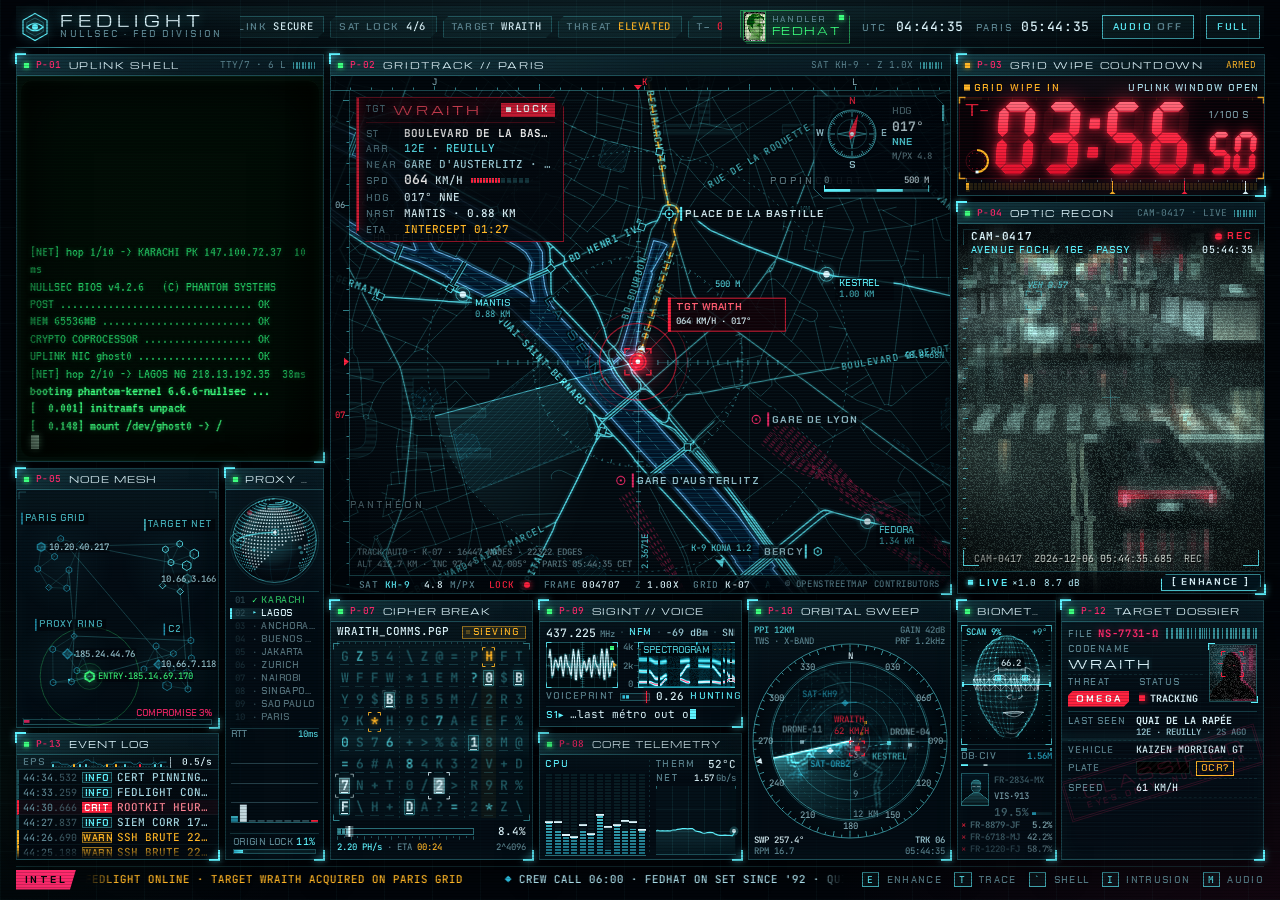
==== commit f94bce06: "Add inline FEDLIGHT favicon Co-Authored-By: Claude Opus 5 (1M context) <noreply@anthropic.com>" ====
--- a/index.html
+++ b/index.html
@@ -5,6 +5,7 @@
 <meta name="viewport" content="width=device-width, initial-scale=1, viewport-fit=cover">
 <title>Fedlight Command Grid</title>
 <meta name="description" content="Operation Fedlight — a live interdiction console tracking target WRAITH across Paris.">
+<link rel="icon" href="data:image/svg+xml,%3Csvg xmlns='http://www.w3.org/2000/svg' viewBox='0 0 40 40'%3E%3Cpolygon points='20,2 36,11 36,29 20,38 4,29 4,11' fill='%2302050a' stroke='%235ff3ff' stroke-width='2.5'/%3E%3Cpath d='M9 20 Q20 10 31 20 Q20 30 9 20 Z' fill='none' stroke='%235ff3ff' stroke-width='2.5'/%3E%3Ccircle cx='20' cy='20' r='4.5' fill='%233dff7f'/%3E%3C/svg%3E">
 <link rel="preconnect" href="https://fonts.googleapis.com">
 <link rel="preconnect" href="https://fonts.gstatic.com" crossorigin>
 <link rel="stylesheet" href="https://fonts.googleapis.com/css2?family=Chakra+Petch:wght@400;500;600;700&family=JetBrains+Mono:wght@400;500;700&family=Michroma&family=VT323&display=swap">
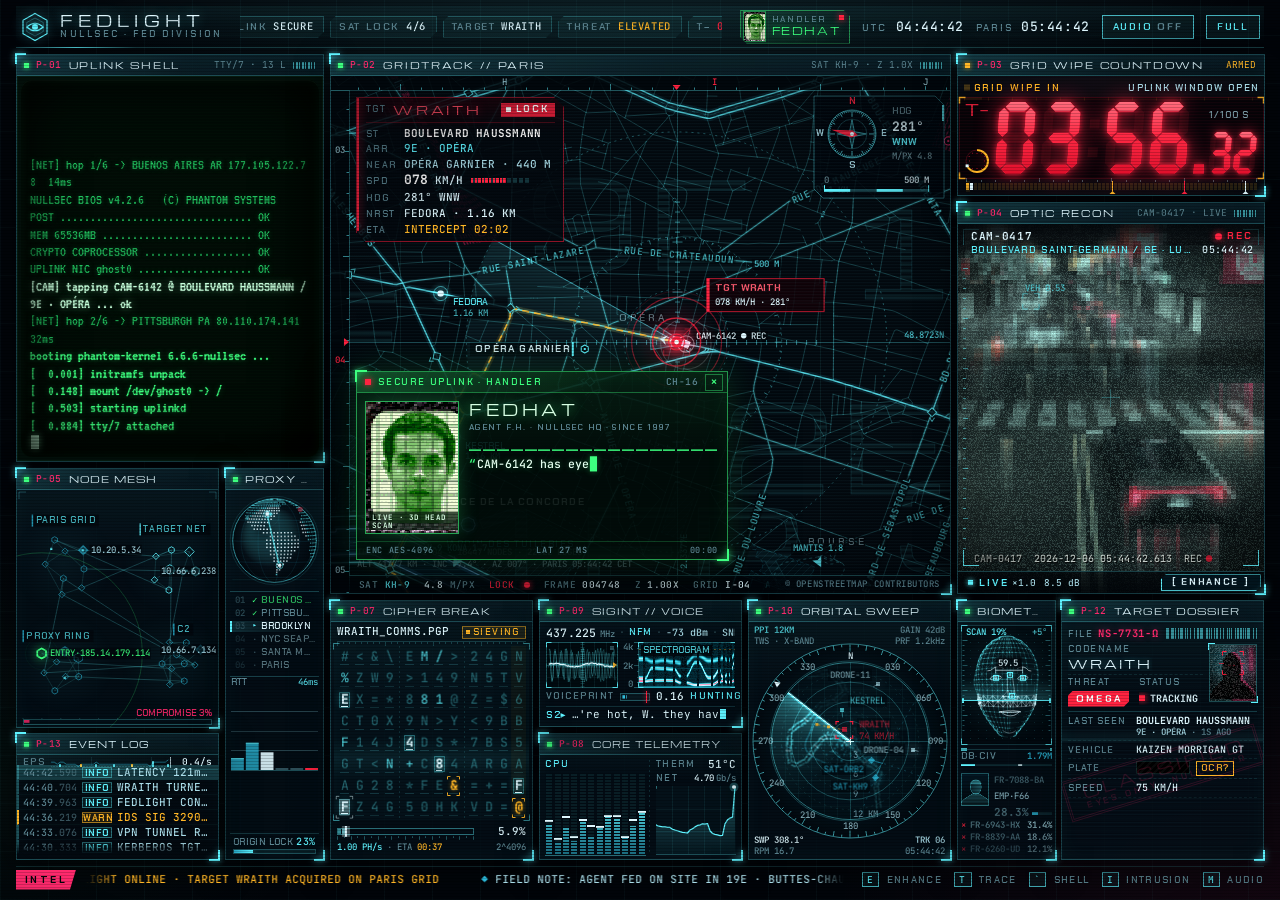
==== commit 677f3218: "Route the proxy trace through Fed's named locations The trace now always bounces Buenos Aires -> Pit" ====
--- a/index.html
+++ b/index.html
@@ -14189,6 +14189,14 @@
     28: [[23, 23]],
   };
   const ORIGIN = { name: 'PARIS', cc: 'FR', lat: 48.8566, lon: 2.3522 };
+  // the proxy chain always bounces through Agent Fed's old haunts before locking on the origin
+  const ROUTE = [
+    { name: 'BUENOS AIRES', cc: 'AR', lat: -34.6037, lon: -58.3816 },
+    { name: 'PITTSBURGH', cc: 'PA', lat: 40.4406, lon: -79.9959 },
+    { name: 'BROOKLYN', cc: 'NY', lat: 40.6782, lon: -73.9442 },
+    { name: 'NYC SEAPORT', cc: 'NY', lat: 40.7066, lon: -74.0031 },
+    { name: 'SANTA MONICA', cc: 'CA', lat: 34.0195, lon: -118.4912 },
+  ];
   const D2R = Math.PI / 180;
 
   HD.panel('trace', (ctx) => {
@@ -14290,11 +14298,8 @@
     }
 
     function buildChain() {
-      const pool = rng.shuffle(ctx.words.cities);
-      const hops = rng.int(7, 9); // + PARIS = 8..10 rows
-      chain = [];
-      for (let i = 0; i < hops; i++) chain.push(mkHop(pool[i % pool.length], i));
-      chain.push(mkHop(ORIGIN, hops));
+      chain = ROUTE.map((c, i) => mkHop(c, i));
+      chain.push(mkHop(ORIGIN, ROUTE.length));
       N = chain.length;
       segs = [];
       for (let i = 1; i < N; i++) segs.push(slerp(chain[i - 1].vec, chain[i].vec, 22));
@@ -14313,20 +14318,13 @@
     }
 
     function reroute() {
-      // pick a new destination city for the current segment (never the final origin)
+      // the hop drops and is re-established on a fresh relay address, so the route stays on its named stops
       const idx = locked; // 0-based index being travelled to
       if (idx >= N - 1) return;
-      const used = new Set(chain.map((h) => h.name));
-      const cand = ctx.words.cities.filter((c) => !used.has(c.name));
-      if (!cand.length) return;
-      chain[idx] = mkHop(rng.pick(cand), idx);
-      segs[idx - 1] = slerp(chain[idx - 1].vec, chain[idx].vec, 22);
+      chain[idx] = mkHop(chain[idx], idx);
       arcT = 0;
-      targetYaw = -chain[idx].lon * D2R;
-      targetPitch = U.clamp(chain[idx].lat * D2R * 0.55, -0.42, 0.5);
-      buildRows();
       updateRows();
-      ctx.alert('warn', `HOP ${idx + 1} LOST — REROUTING VIA ${chain[idx].name}`);
+      ctx.alert('warn', `HOP ${idx + 1} LOST — RE-ESTABLISHING ${chain[idx].name} RELAY`);
     }
 
     function emitHop(i) {
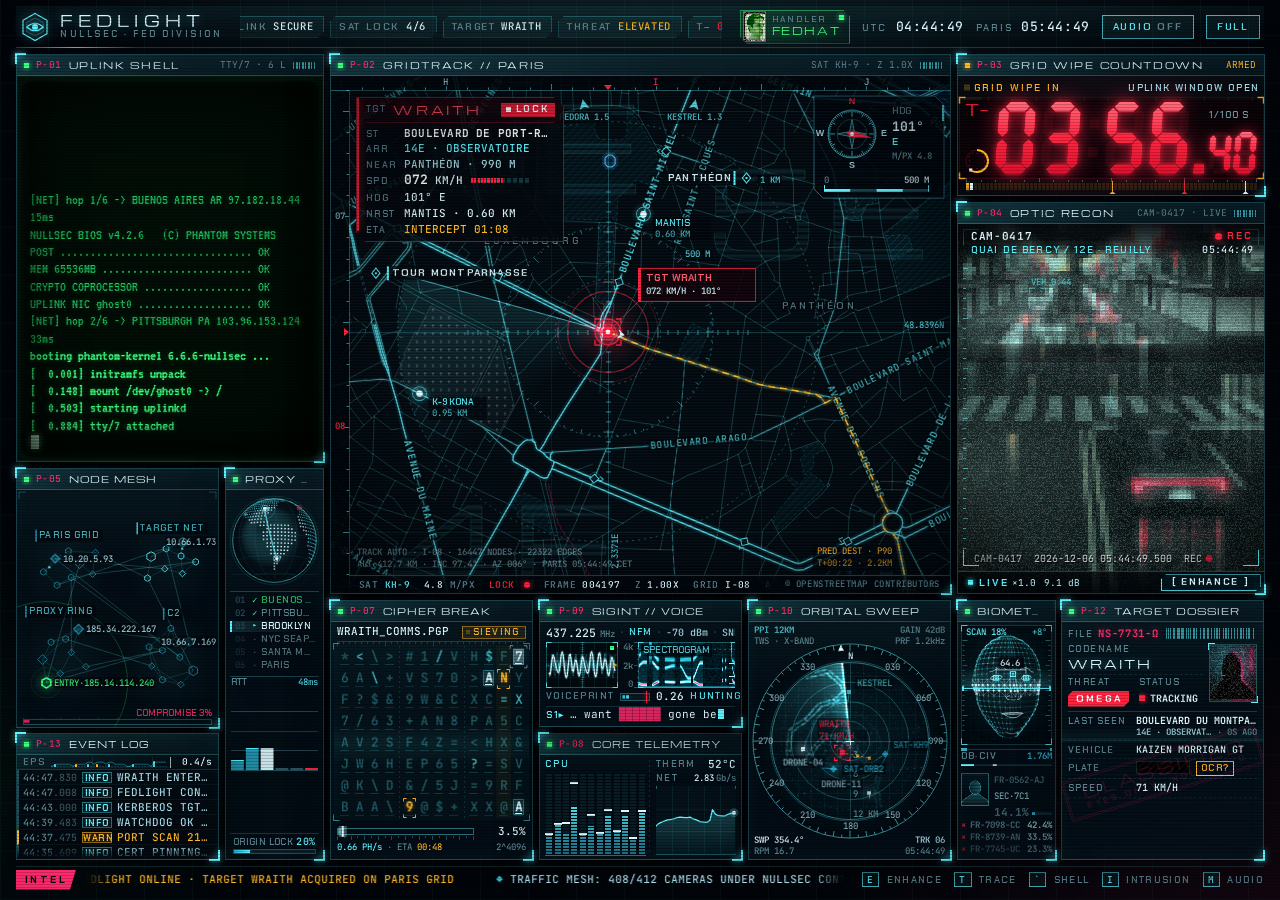
==== commit b39adf4a: "Uplink countersign: four-line exchange, caller revealed as LEWIS The secure-uplink challenge now rea" ====
--- a/index.html
+++ b/index.html
@@ -828,6 +828,7 @@
 @keyframes vu { from { transform: scaleY(0.15); } to { transform: scaleY(1); } }
 .uplink-line {
   margin: 2px 0 0;
+  white-space: pre-line;
   min-height: 3.9em;
   font: 500 11.5px/1.3 var(--f-mono);
   color: #e6fff0;
@@ -838,6 +839,7 @@
 /* countersign reply: the operator's half of the recognition phrase */
 .uplink-reply {
   margin: 0;
+  white-space: pre-line;
   padding: 3px 6px;
   font: 500 11px/1.3 var(--f-mono);
   color: var(--amber);
@@ -21876,6 +21878,7 @@
 
   const upTitle = uplink.querySelector('.uplink-title');
   const upReply = $('#uplink-reply');
+  const upName = uplink.querySelector('.uplink-name');
   let seq = 0;
 
   function typeInto(el, text, done) {
@@ -21907,6 +21910,7 @@
     if (uplink.hidden) {
       upOpenAt = now;
       upCh.textContent = `CH-${U.pad(R.int(2, 48))}`;
+      U.scramble(upName, 'FEDHAT', { duration: 0 }); // a fresh call opens under his handle
       uplink.hidden = false;
       void uplink.offsetWidth; // restart the materialise animation
       placeUplink();
@@ -21926,17 +21930,19 @@
     return my;
   }
 
-  // Fed authenticates like it's 1997: his old personal ad is the challenge, the reply is the countersign.
+  // Fed authenticates like it's 1997: his old personal ad is the challenge, the reply is the countersign,
+  // and once it lands the caller shows his cover name.
   function countersign(after) {
-    const my = speak('Eyes like a puppy dog, lips made for sin.', true, {
+    const my = speak('Eyes like a puppydog\nlips made for sin', true, {
       title: 'SECURE UPLINK · CHALLENGE',
       hold: 6000,
       thenDelay: 700,
       then: () => {
         upReply.hidden = false;
-        typeInto(upReply, "You're not dreaming, I'm for real.", () => {
+        typeInto(upReply, 'You are not dreaming\nI am for real', () => {
           if (my !== seq) return;
           upTitle.textContent = 'VERIFIED · COVER ID LEWIS';
+          U.scramble(upName, 'LEWIS', { duration: 650 });
           uplink.classList.add('is-verified');
           HD.audio.beep(1320, 90, 'sine', 0.03);
           if (after) setTimeout(() => my === seq && speak(after, true, { title: 'SECURE UPLINK · LEWIS', verified: true }), 1900);
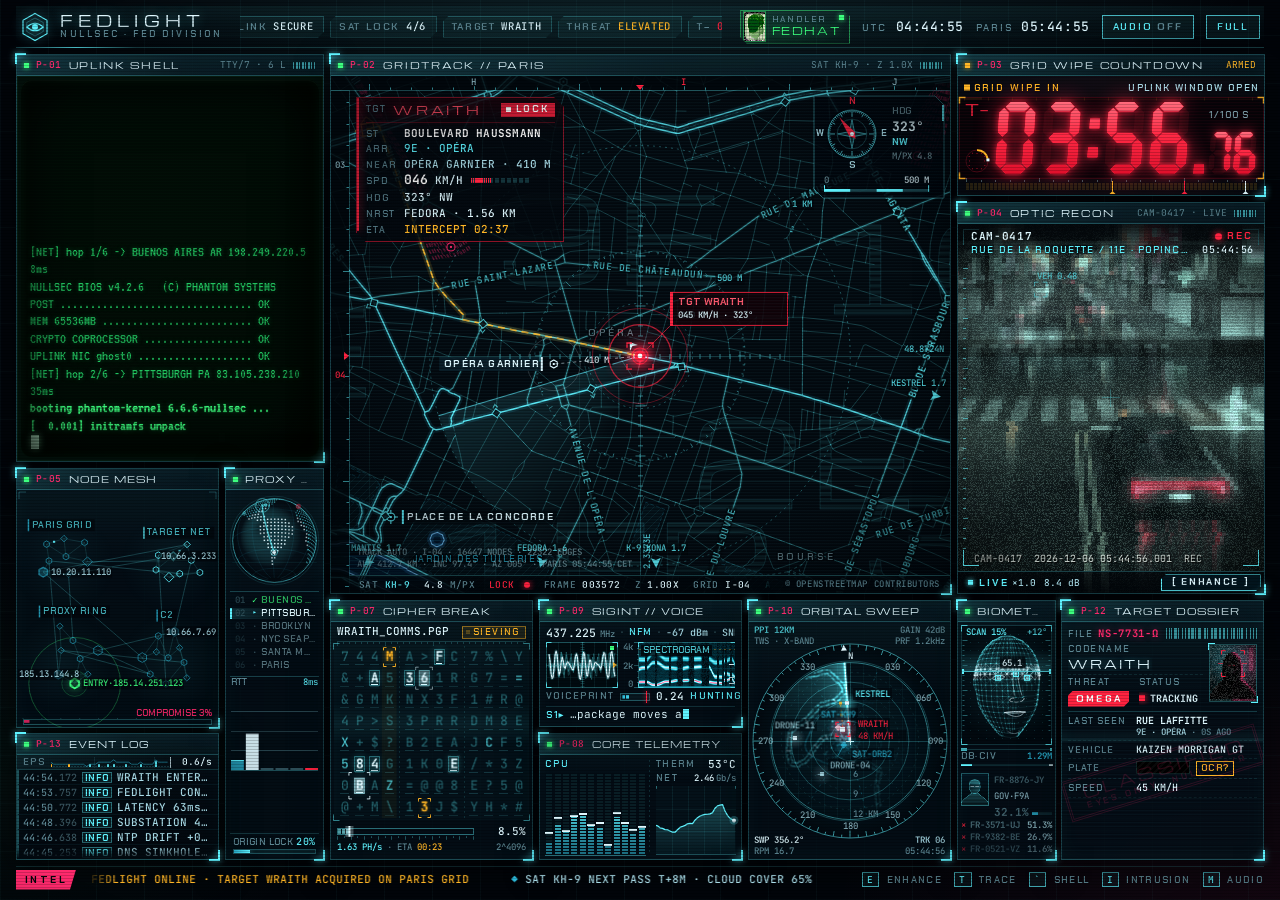
==== commit f9868682: "The viewer's reflection: a rabbit surfaces in the monitor glass About once a minute, for ~2.3 s, the" ====
--- a/index.html
+++ b/index.html
@@ -480,6 +480,29 @@
 @keyframes jolt { 0%, 100% { transform: none; } 50% { transform: translate(0.5px, -0.5px); } }
 
 .fx-trail { position: fixed; inset: 0; width: 100%; height: 100%; z-index: 60; pointer-events: none; }
+/* the viewer's own reflection surfacing in the monitor glass: additive, like real glass */
+.fx-reflect { position: fixed; inset: 0; width: 100%; height: 100%; z-index: 53; pointer-events: none; mix-blend-mode: screen; }
+/* the biometric panel notices someone behind the glass */
+.fx-camtag {
+  position: absolute;
+  left: 6px;
+  right: 6px;
+  top: 27px;
+  z-index: 25;
+  display: flex;
+  flex-direction: column;
+  gap: 1px;
+  padding: 4px 6px 5px;
+  font: 600 9px/1.25 var(--f-mono);
+  letter-spacing: 0.04em;
+  color: var(--amber);
+  background: rgba(24, 12, 0, 0.88);
+  border: 1px solid rgba(255, 182, 39, 0.7);
+  box-shadow: 0 0 14px rgba(255, 182, 39, 0.25);
+  pointer-events: none;
+  animation: blink 0.5s steps(2) 4;
+}
+.fx-camtag b { font: 700 9px/1.2 var(--f-ui); letter-spacing: 0.18em; color: #fff3d6; }
 
 /* gesture reticle (replaces the pointer on fine-pointer devices) */
 .reticle {
@@ -3112,6 +3135,7 @@
 
 <div class="fx-grain" aria-hidden="true"></div>
 <div class="fx-alarm" aria-hidden="true"></div>
+<canvas class="fx-reflect" id="fx-reflect" aria-hidden="true" hidden></canvas>
 <canvas class="fx-trail" id="fx-trail" aria-hidden="true"></canvas>
 <div class="reticle" id="reticle" aria-hidden="true"><i class="reticle-ring"></i><i class="reticle-x"></i><span class="reticle-label" id="reticle-label"></span></div>
 
@@ -3844,7 +3868,8 @@
 /* generated by build.py from src/assets - do not edit */
 window.HD = window.HD || {};
 HD.assets = {
-  "fedhead": '[data-uri]'
+  "fedhead": '[data-uri]',
+  "rabbit": '[data-uri]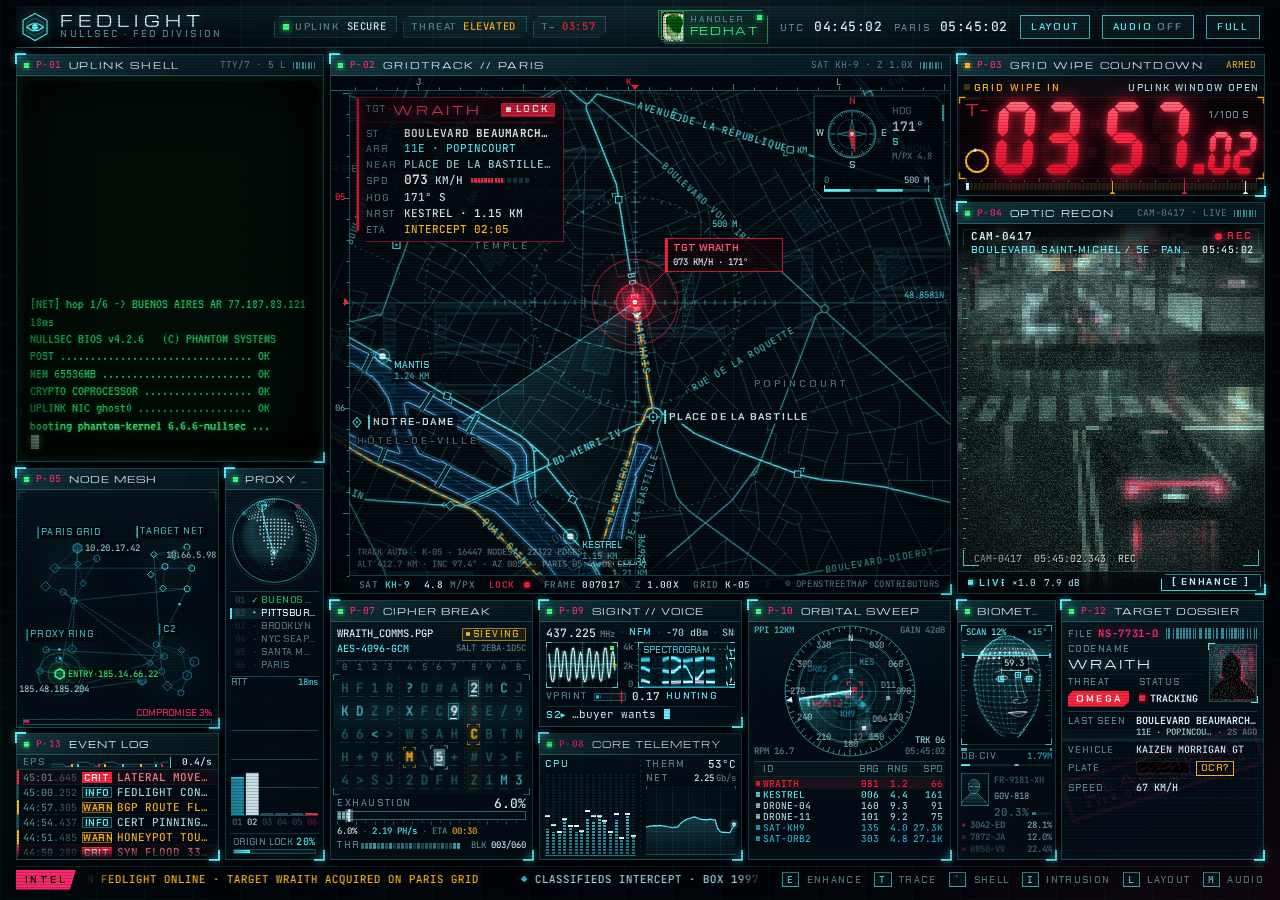
